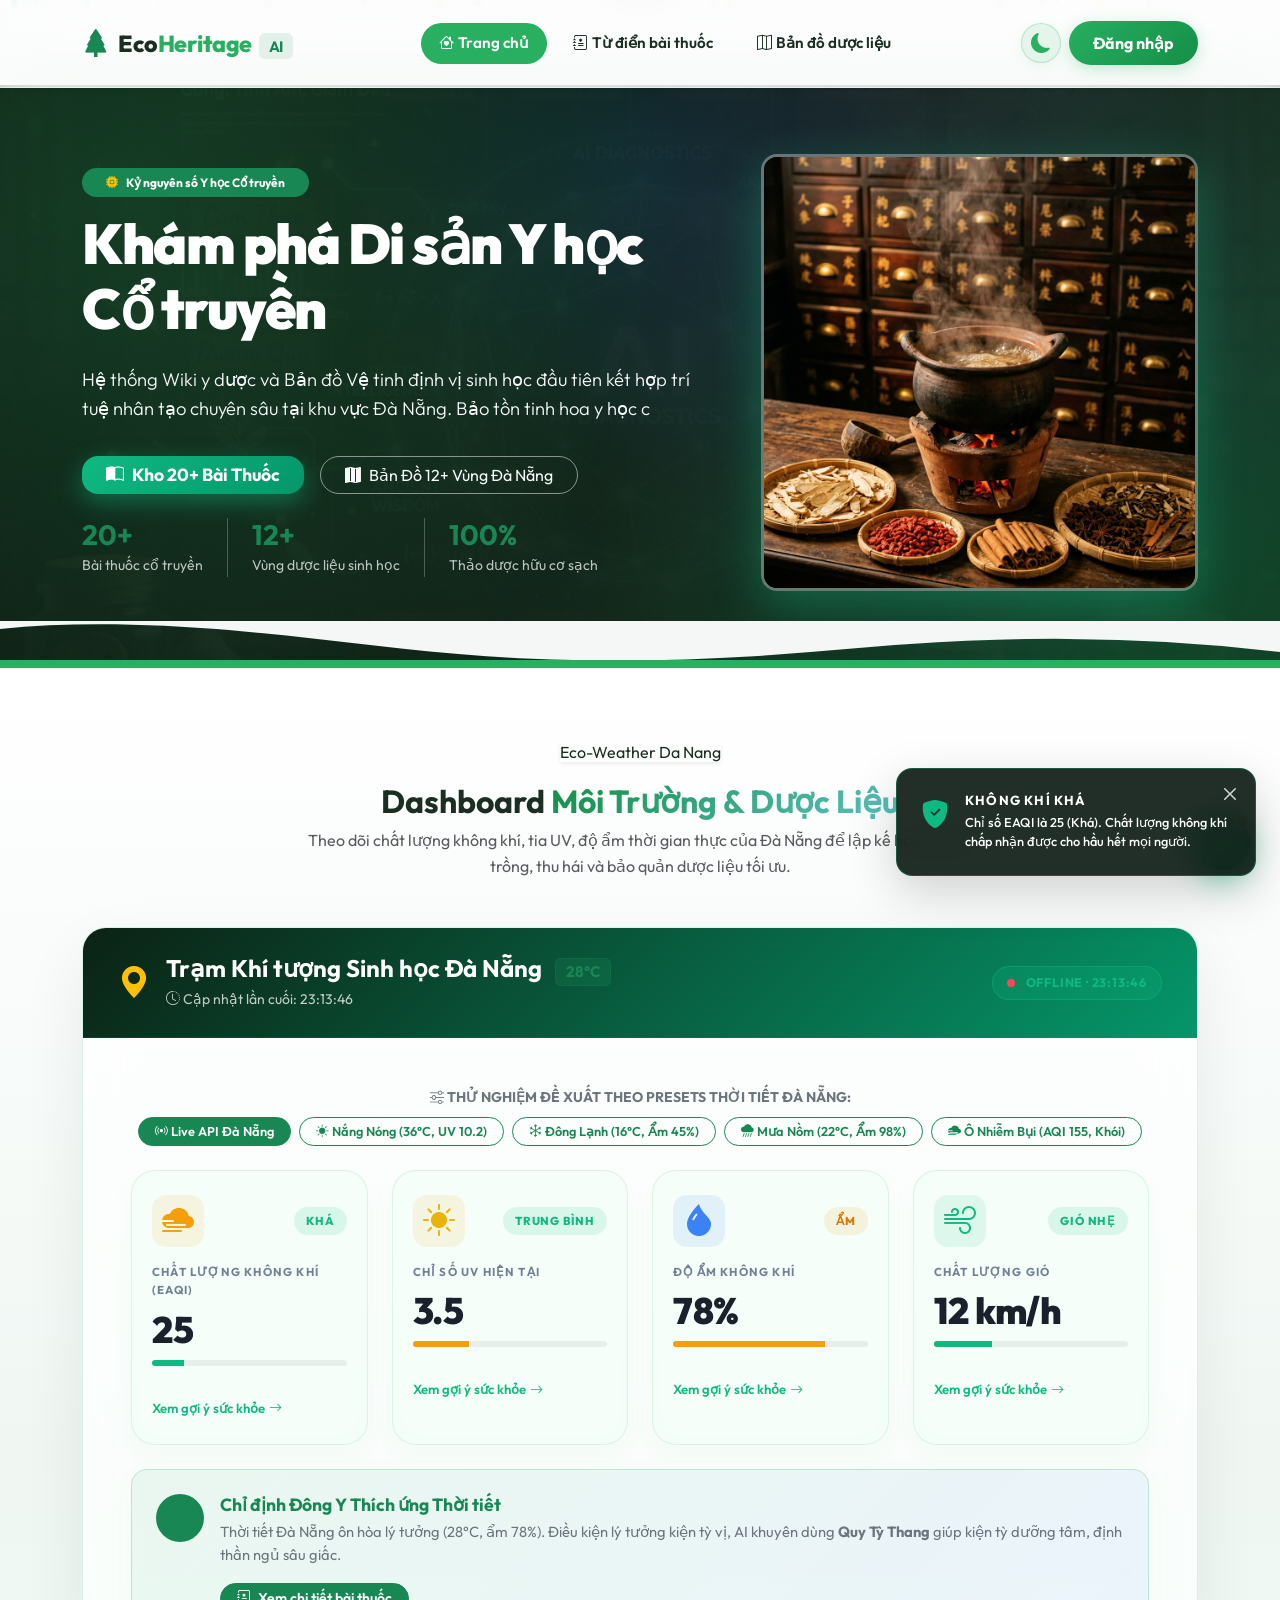
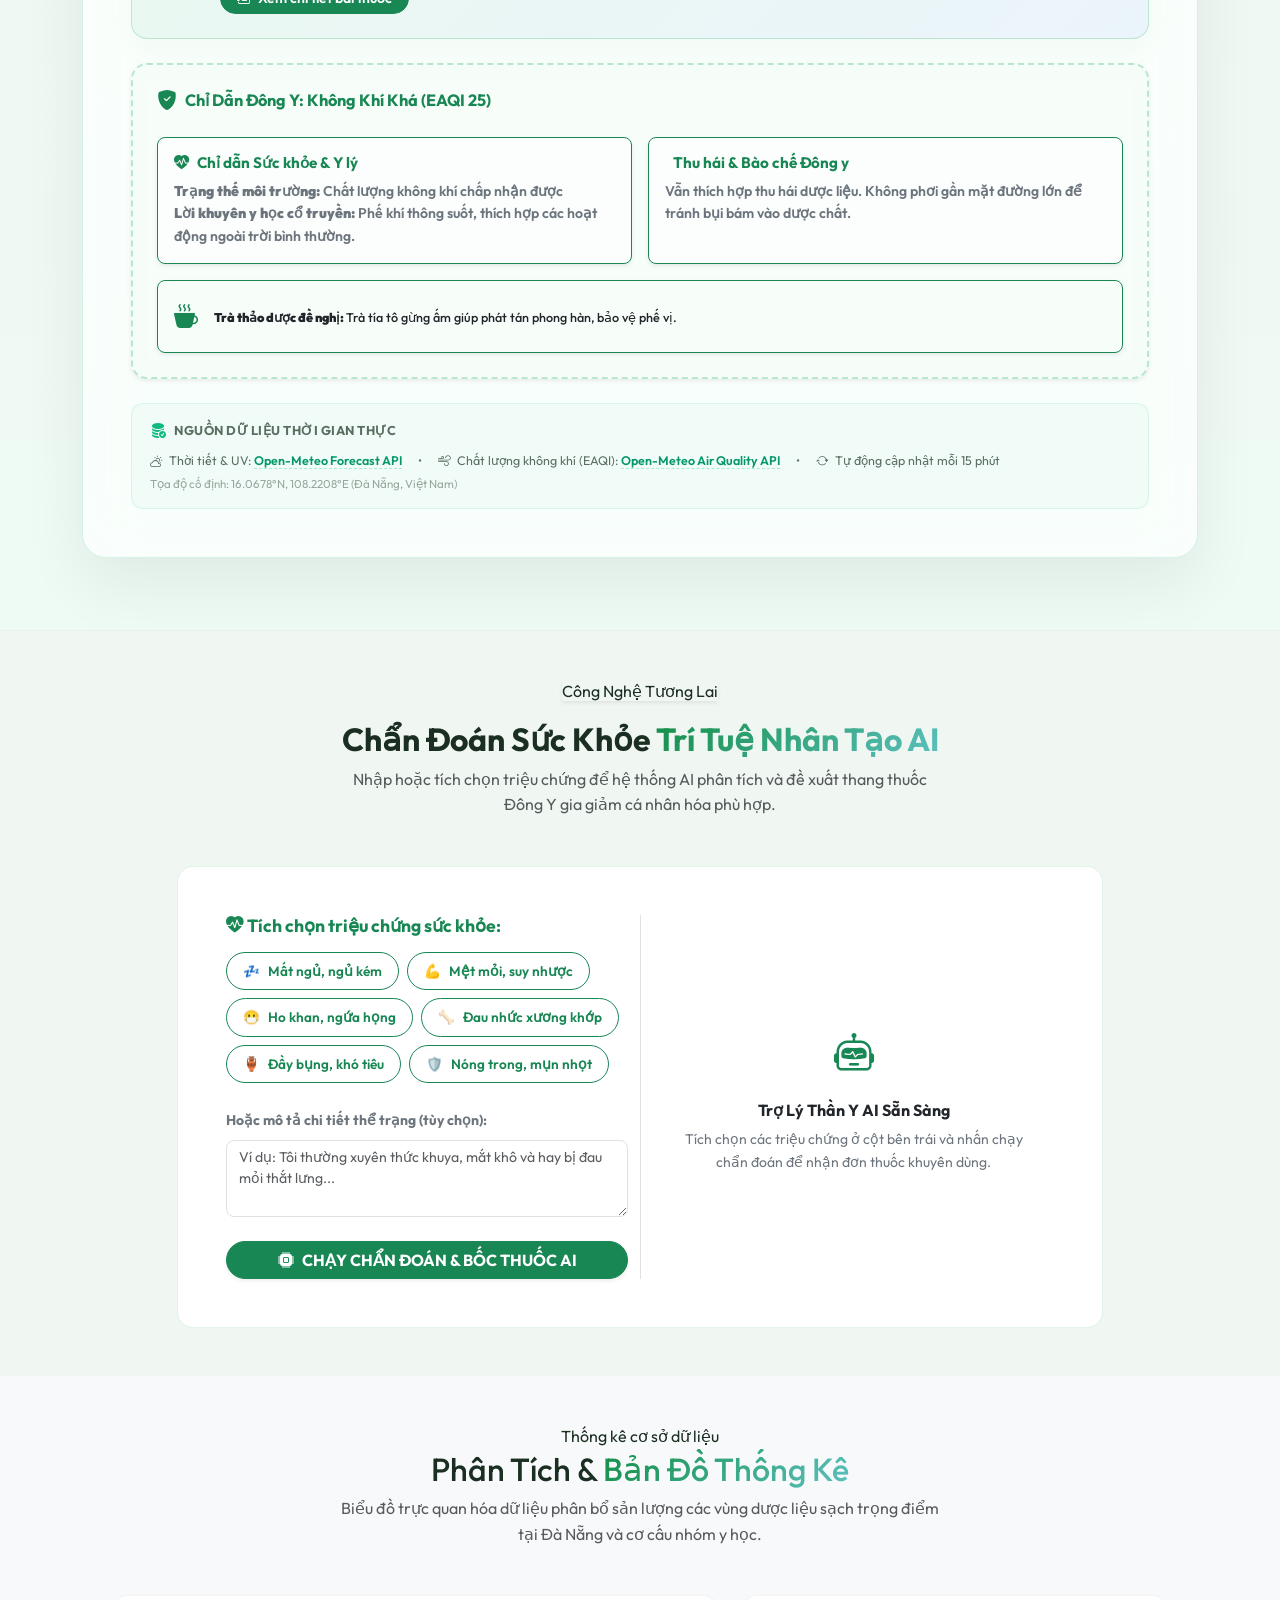
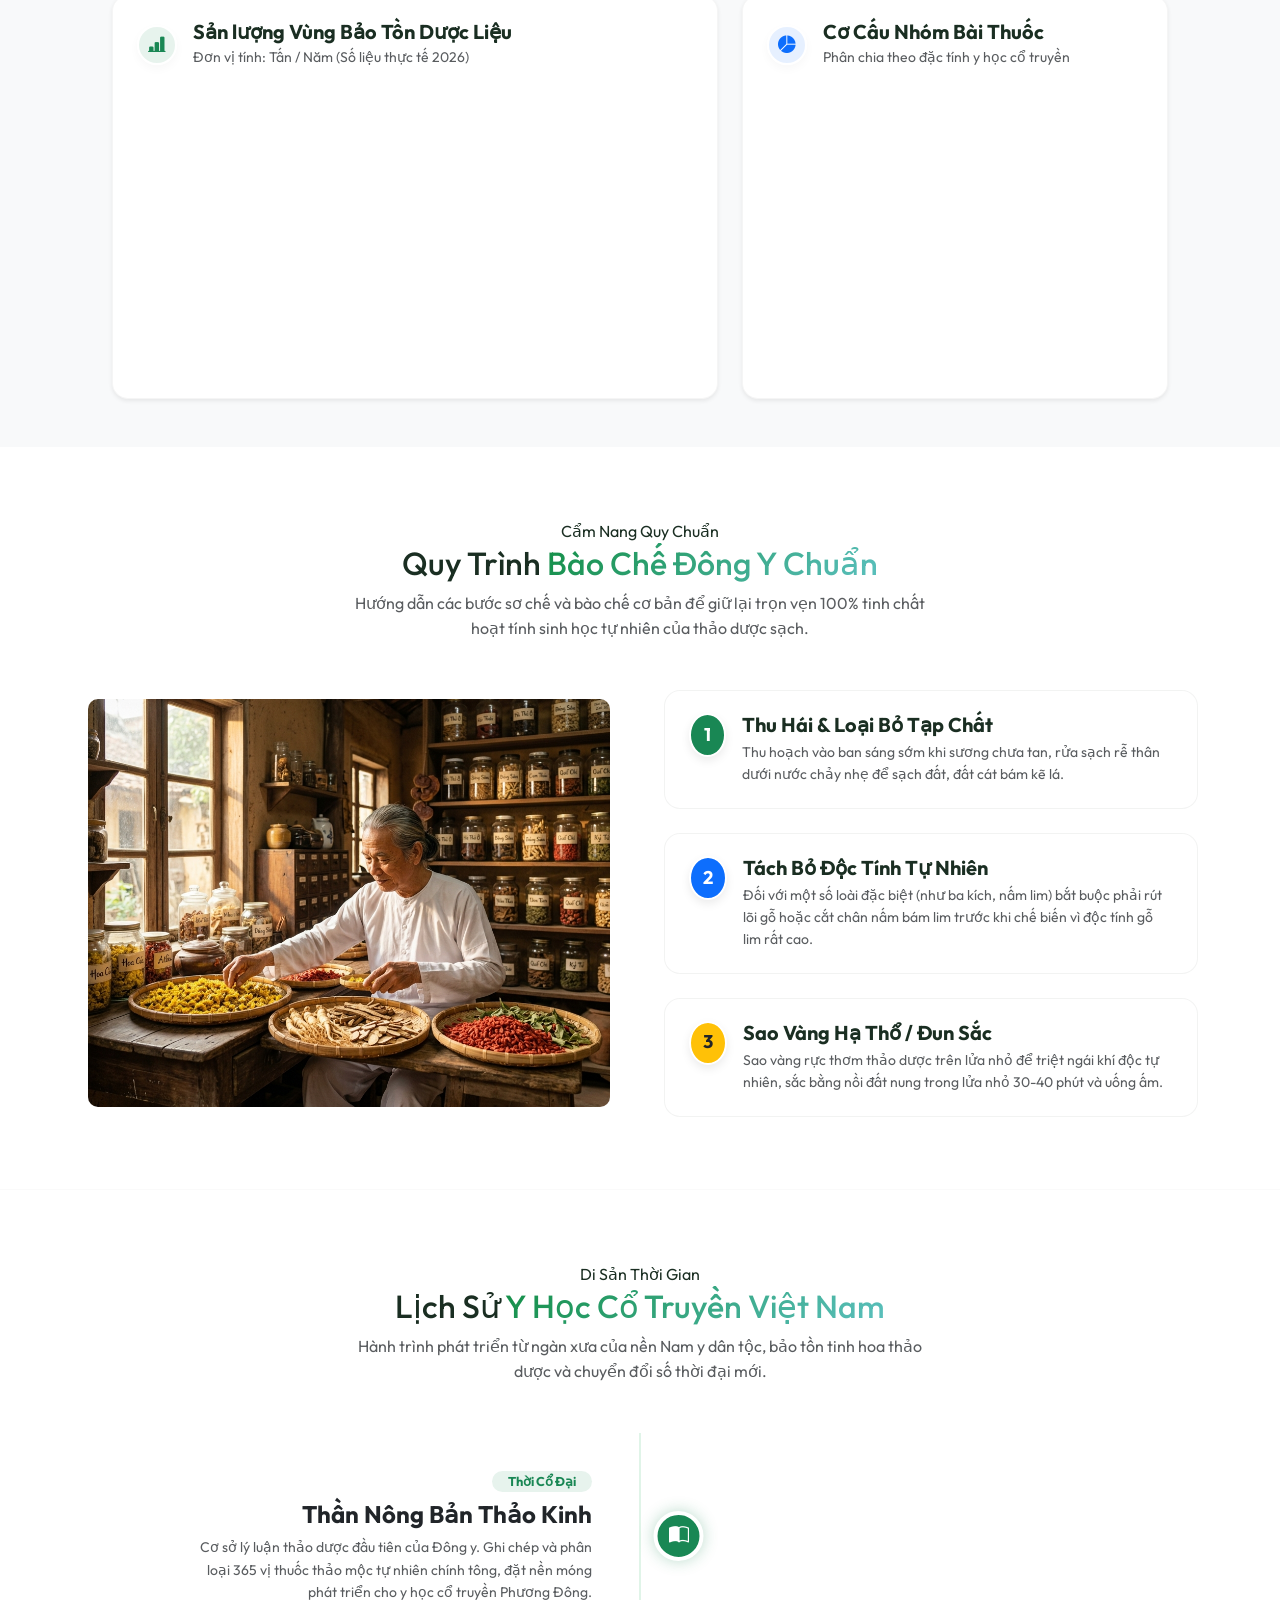
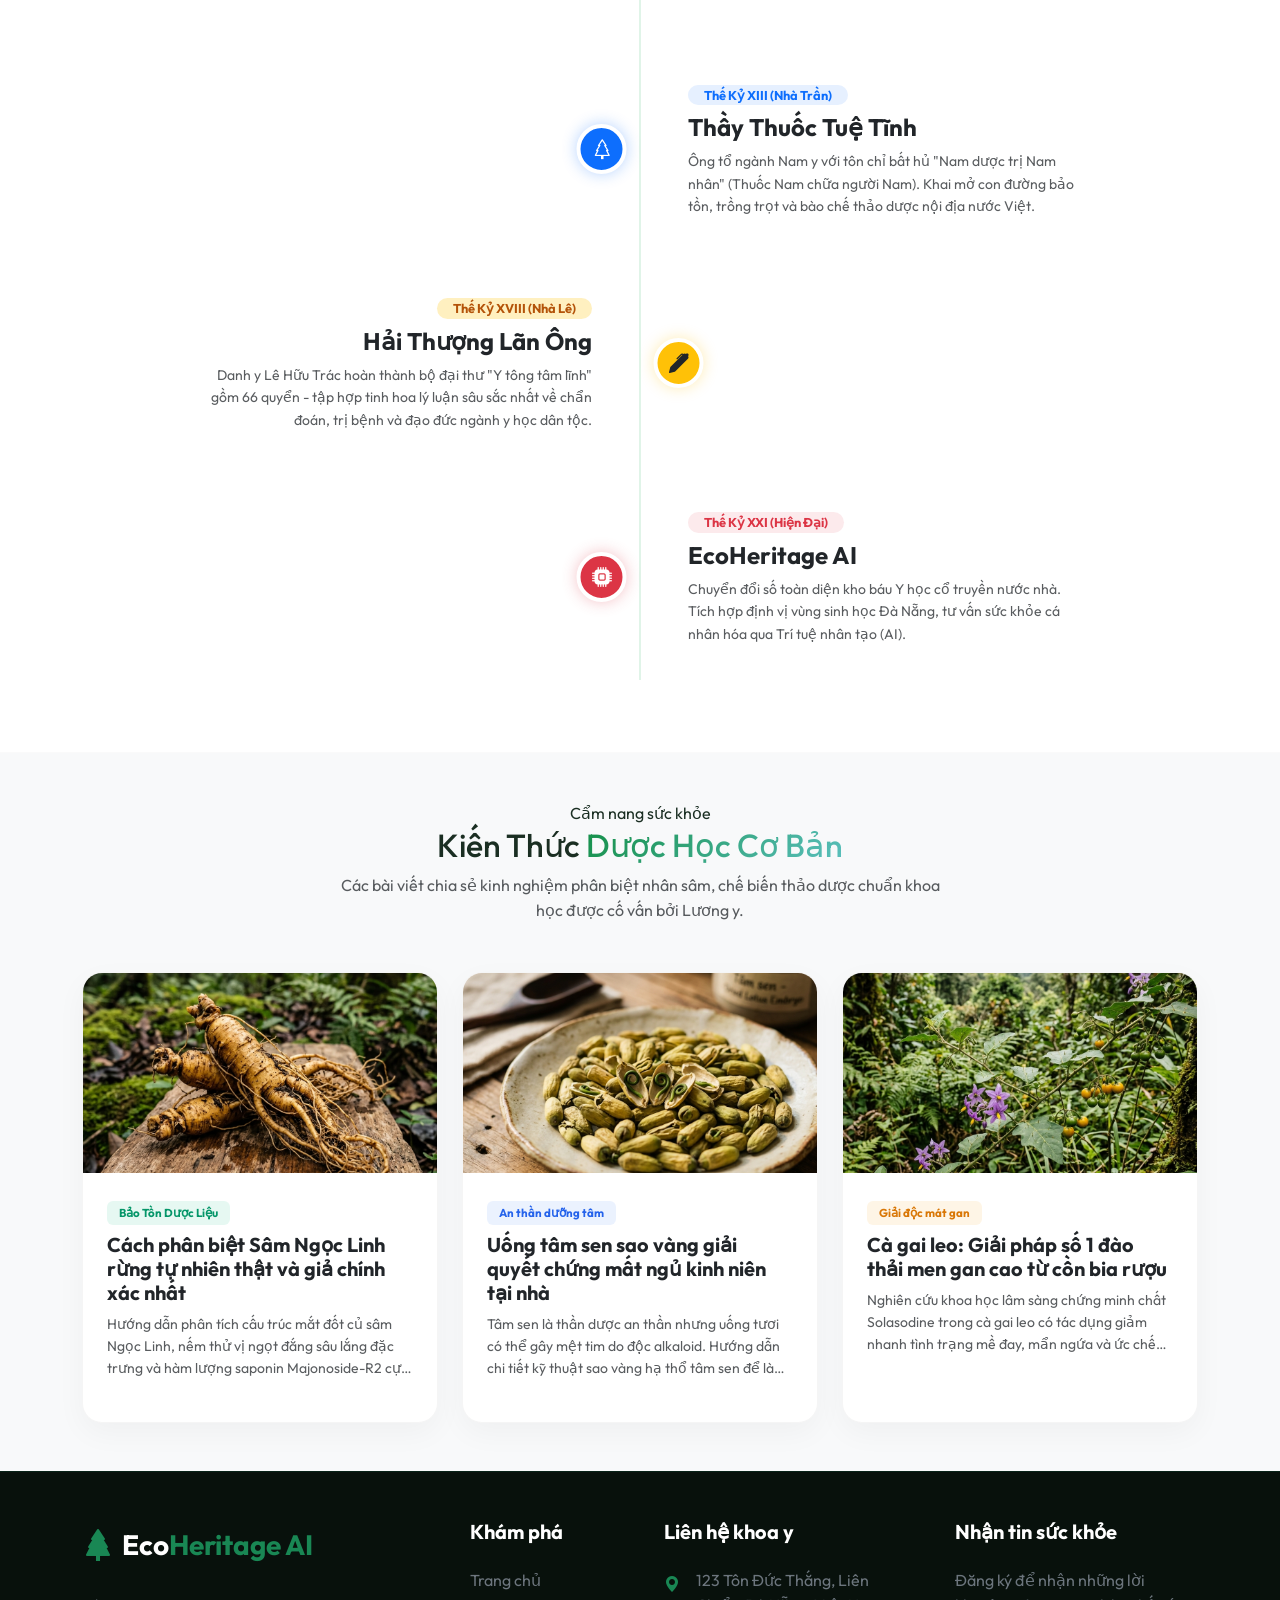
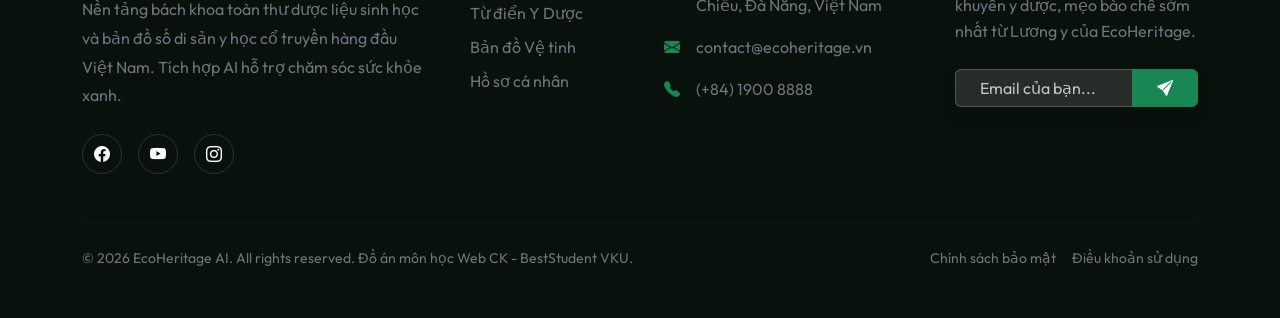
==== index.html @ 5a3f4d20 "fix: update remedy fallback images, bump database version key to v8, and bump cache busters in HTML " ====
<!DOCTYPE html>
<html lang="vi">
<head>
    <meta charset="UTF-8">
    <meta name="viewport" content="width=device-width, initial-scale=1.0">
    <meta name="description" content="EcoHeritage AI - Nền tảng AI kết hợp Di sản Y học Cổ truyền Việt Nam tại Đà Nẵng. Theo dõi AQI, thời tiết real-time và tra cứu 20+ bài thuốc dân gian.">
    <meta name="keywords" content="EcoHeritage, sức khỏe xanh, y học cổ truyền, bài thuốc dân gian, Đà Nẵng, AI y tế, bảo vệ sức khỏe, AQI">
    <title>EcoHeritage AI | Trợ lý Sức khỏe & Di sản Y học Việt Nam</title>
    <!-- Open Graph cho chia sẻ mạng xã hội -->
    <meta property="og:title" content="EcoHeritage AI | Trợ lý Sức khỏe & Di sản Y học Việt Nam">
    <meta property="og:description" content="EcoHeritage AI - Nền tảng AI kết hợp Di sản Y học Cổ truyền Việt Nam tại Đà Nẵng. Theo dõi AQI, thời tiết real-time và tra cứu 20+ bài thuốc dân gian.">
    <meta property="og:type" content="website">
    <meta property="og:image" content="https://hoshiss1.github.io/Ecoheritage-ai-no-database/images/ban_do/son_tra_map.png">
    <link rel="canonical" href="https://ecoheritage-ai.vercel.app/index.html">
    <link rel="manifest" href="manifest.json">

    <link rel="icon" href="data:image/svg+xml,<svg xmlns='http://www.w3.org/2000/svg' viewBox='0 0 32 32'><text y='28' font-size='28'>🌿</text></svg>" type="image/svg+xml">
    <link rel="preconnect" href="https://fonts.googleapis.com">
    <link rel="preconnect" href="https://fonts.gstatic.com" crossorigin>
    <link href="https://fonts.googleapis.com/css2?family=Outfit:wght@300;400;500;600;700;800;900&display=swap" rel="stylesheet">
    <link href="https://cdn.jsdelivr.net/npm/bootstrap@5.3.2/dist/css/bootstrap.min.css" rel="stylesheet">
    <link href="https://cdn.jsdelivr.net/npm/bootstrap-icons@1.11.1/font/bootstrap-icons.css" rel="stylesheet">
    <link href="https://cdn.jsdelivr.net/npm/aos@2.3.4/dist/aos.css" rel="stylesheet">
    <script src="https://cdn.jsdelivr.net/npm/vanilla-tilt@1.8.1/dist/vanilla-tilt.min.js"></script>

    <link rel="stylesheet" href="style.css?v=22.0">
    <link rel="stylesheet" href="v5-premium.css?v=22.0">
    <meta name="theme-color" content="#2eb366">
    <!-- Structured Data JSON-LD -->
    <script type="application/ld+json">
    {
      "@context": "https://schema.org",
      "@type": "WebSite",
      "name": "EcoHeritage AI",
      "description": "Nền tảng tra cứu thảo dược và di sản y học cổ truyền Việt Nam",
      "url": "https://ecoheritage-ai.vercel.app",
      "potentialAction": {
        "@type": "SearchAction",
        "target": "https://ecoheritage-ai.vercel.app/dictionary.html?q={search_term_string}",
        "query-input": "required name=search_term_string"
      }
    }
    </script>
</head>
<body class="d-flex flex-column min-vh-100">
    <!-- Page Scroll Progress Bar -->
    <div id="scrollProgressBar" class="premium-scroll-progress-bar"></div>
    <!-- Hạt sinh học trôi nổi nền -->
    <div class="particles-container" id="particles"></div>
    <!-- Lá thảo dược trôi nổi phong cách v6.0 -->
    <div id="floating-particles-leaves" class="position-absolute top-0 start-0 w-100 h-100 overflow-hidden" style="pointer-events:none; z-index:1;"></div>

    <!-- 1. THANH ĐIỀU HƯỚNG CHUNG (NAVBAR) -->
    <header>
        <nav class="navbar navbar-expand-lg fixed-top shadow-sm py-3 transition-all" id="mainNav">
            <div class="container">
                <a class="navbar-brand d-flex align-items-center gap-2" href="index.html">
                    <i class="bi bi-tree-fill text-success" style="font-size: 28px;"></i>
                    <span class="logo-text">Eco<span class="logo-accent">Heritage</span> <span class="badge bg-success bg-opacity-10 text-success ms-1" style="font-size: 0.65em; vertical-align: middle;">AI</span></span>
                </a>
                <button class="navbar-toggler border-0 shadow-none" type="button" data-bs-toggle="collapse" data-bs-target="#navbarNav">
                    <span class="navbar-toggler-icon"></span>
                </button>
                <div class="collapse navbar-collapse justify-content-center" id="navbarNav">
                    <ul class="navbar-nav gap-2">
                        <li class="nav-item"><a class="nav-link active" href="index.html"><i class="bi bi-house-heart me-1"></i>Trang chủ</a></li>
                        <li class="nav-item"><a class="nav-link" href="dictionary.html"><i class="bi bi-journal-medical me-1"></i>Từ điển bài thuốc</a></li>
                        <li class="nav-item"><a class="nav-link" href="map.html"><i class="bi bi-map me-1"></i>Bản đồ dược liệu</a></li>
                        <li class="nav-item d-none" id="navAdminLink"><a class="nav-link" href="admin.html"><i class="bi bi-shield-lock me-1"></i>Quản trị</a></li>
                    </ul>
                    <div class="d-lg-none mt-3 mb-2" id="mobileAuthSection">
                        <button class="btn btn-auth w-100" data-bs-toggle="modal" data-bs-target="#authModal" id="mobileLoginBtn">Đăng nhập</button>
                        <div class="d-none w-100 gap-2" id="mobileUserBtnGroup">
                            <a href="profile.html" class="btn btn-outline-success w-50 py-2 rounded-pill fw-bold"><i class="bi bi-person-fill"></i> Hồ sơ</a>
                            <button class="btn btn-outline-danger w-50 py-2 rounded-pill fw-bold" id="mobileLogoutBtn"><i class="bi bi-box-arrow-right"></i> Ra</button>
                        </div>
                    </div>
                </div>
                <button id="darkModeToggle" class="btn btn-outline-success rounded-circle border-0 p-2 me-2" 
                        title="Chuyển chế độ tối/sáng" aria-label="Chuyển đổi giao diện tối sáng" style="width:40px;height:40px;display:flex;align-items:center;justify-content:center;">
                    <i class="bi bi-moon-fill fs-5"></i>
                </button>
                <div class="d-none d-lg-flex align-items-center gap-3" id="desktopAuthSection">
                    <button class="btn btn-auth" data-bs-toggle="modal" data-bs-target="#authModal" id="desktopLoginBtn">Đăng nhập</button>
                    <div class="d-none align-items-center gap-2" id="desktopUserAvatar">
                        <span class="badge bg-success bg-opacity-10 text-success fw-bold px-3 py-2 rounded-pill d-none" id="desktopAdminBadge">Quản trị viên</span>
                        <div class="dropdown">
                            <a href="#" class="avatar-circle text-decoration-none border-0" id="avatarDropdown" data-bs-toggle="dropdown" aria-expanded="false" title="Tài khoản cá nhân" style="overflow: hidden; display: flex; align-items: center; justify-content: center; background: var(--primary);">
                                <img id="avatarImage" src="" class="w-100 h-100 object-fit-cover d-none" alt="Avatar" loading="lazy">
                                <span id="avatarInitials" style="display: flex; align-items: center; justify-content: center; width: 100%; height: 100%;">U</span>
                            </a>
                            <ul class="dropdown-menu dropdown-menu-end border-0 shadow-lg mt-3 p-3 rounded-4 glassmorphic-dropdown" aria-labelledby="avatarDropdown" style="width: 250px;">
                                <li class="dropdown-header text-center pb-3 border-bottom mb-2">
                                    <div class="avatar-circle mx-auto mb-2" style="width: 50px; height: 50px; border-radius: 50%; display: flex; align-items: center; justify-content: center; background: var(--primary); font-size: 1.3rem; overflow: hidden;">
                                        <img id="avatarImageDropdown" src="" class="w-100 h-100 object-fit-cover rounded-circle d-none" alt="Avatar" loading="lazy">
                                        <span id="avatarInitialsDropdown">U</span>
                                    </div>
                                    <h6 class="fw-bold mb-0 text-dark" id="dropdownUserName">Tên Người Dùng</h6>
                                    <small class="text-muted d-block" id="dropdownUserEmail">email@gmail.com</small>
                                </li>
                                <li>
                                    <a class="dropdown-item py-2 px-3 rounded-3 d-flex align-items-center gap-2" href="profile.html">
                                        <i class="bi bi-person-circle text-success fs-5"></i>
                                        <span>Hồ sơ cá nhân</span>
                                    </a>
                                </li>
                                <li><hr class="dropdown-divider opacity-50"></li>
                                <li>
                                    <button class="dropdown-item py-2 px-3 rounded-3 d-flex align-items-center gap-2 text-danger w-100 text-start border-0 bg-transparent" id="dropdownLogoutBtn">
                                        <i class="bi bi-box-arrow-right fs-5"></i>
                                        <span>Đăng xuất</span>
                                    </button>
                                </li>
                            </ul>
                        </div>
                    </div>
                </div>
            </div>
        </nav>
    </header>

    <main class="flex-grow-1" style="margin-top: 85px;">
        <!-- 2. HERO BANNER VỚI ĐỒ HỌA AI ĐỘC QUYỀN -->
        <section class="hero-section hero-premium-bg position-relative overflow-hidden">
            <!-- Noise texture background overlay -->
            <div class="noise-texture"></div>
            <div class="container position-relative z-1 py-1">
                <div class="row align-items-center g-5">
                    <div class="col-lg-7 text-center text-lg-start" data-aos="fade-right">
                        <span class="badge bg-success bg-opacity-20 text-white rounded-pill px-4 py-2 mb-3"><i class="bi bi-cpu-fill me-2 text-warning"></i>Kỷ nguyên số Y học Cổ truyền</span>
                        <h1 class="hero-title text-white">Khám phá Di sản Y học Cổ truyền</h1>
                        <p class="lead text-light mb-4" style="font-size: 1.15rem; max-width: 650px;">
                            Hệ thống Wiki y dược và Bản đồ Vệ tinh định vị sinh học đầu tiên kết hợp trí tuệ nhân tạo chuyên sâu tại khu vực Đà Nẵng. Bảo tồn tinh hoa y học cha ông.
                        </p>
                        
                        <div class="mt-4 pt-2 d-flex flex-wrap justify-content-center justify-content-lg-start gap-3">
                            <a href="dictionary.html" class="btn btn-premium-primary btn-pulse rounded-pill px-4 py-2.5"><i class="bi bi-book-half me-2"></i>Kho 20+ Bài Thuốc</a>
                            <a href="map.html" class="btn btn-outline-light rounded-pill px-4 py-2.5"><i class="bi bi-map-fill me-2"></i>Bản Đồ 12+ Vùng Đà Nẵng</a>
                        </div>
                        
                        <!-- Stat counters -->
                        <div class="d-flex flex-wrap justify-content-center justify-content-lg-start gap-4 mt-4 text-white">
                            <div>
                                <h3 class="fw-bold mb-0 text-success" data-counter="20" data-suffix="+">0+</h3>
                                <small class="text-light opacity-75">Bài thuốc cổ truyền</small>
                            </div>
                            <div class="border-start border-white border-opacity-25 ps-4">
                                <h3 class="fw-bold mb-0 text-success" data-counter="12" data-suffix="+">0+</h3>
                                <small class="text-light opacity-75">Vùng dược liệu sinh học</small>
                            </div>
                            <div class="border-start border-white border-opacity-25 ps-4">
                                <h3 class="fw-bold mb-0 text-success" data-counter="100" data-suffix="%">0%</h3>
                                <small class="text-light opacity-75">Thảo dược hữu cơ sạch</small>
                            </div>
                        </div>
                    </div>
                    <div class="col-lg-5 text-center" data-aos="zoom-in" data-aos-delay="200">
                        <img src="./images/bai_thuoc/traditional_vietnamese_herb_pot.png" alt="Thập Toàn Đại Bổ AI" class="img-fluid rounded-4 shadow-lg" style="object-fit: cover; border: 4px solid rgba(255,255,255,0.2);" onerror="this.src='https://images.unsplash.com/photo-1542601906990-b4d3fb778b09?auto=format&fit=crop&q=80&w=600'">
                    </div>
                </div>
            </div>
            <!-- Wave divider at bottom of Hero section -->
            <div class="wave-divider">
                <svg data-name="Layer 1" xmlns="http://www.w3.org/2000/svg" viewBox="0 0 1200 120" preserveAspectRatio="none">
                    <path d="M985.66,92.83C906.67,72,823.78,31,743.84,14.19c-82.26-17.34-168.06-16.33-250.45.39-57.84,11.73-114,31.07-172,41.86A600.21,600.21,0,0,1,0,27.35V120H1200V95.8C1132.19,118.92,1055.71,111.31,985.66,92.83Z" class="shape-fill"></path>
                </svg>
            </div>
        </section>

        <!-- 3. DASHBOARD MÔI TRƯỜNG Ä À NẴNG REAL-TIME -->
        <section class="py-5 position-relative z-1" id="aqi-dashboard">
            <div class="container py-4">
                <div class="text-center mb-5" data-aos="fade-up">
                    <span class="section-badge shadow-sm">Eco-Weather Da Nang</span>
                    <h2 class="section-title fw-bolder mt-3">Dashboard <span class="gradient-text-green">Môi Trường & Dược Liệu</span></h2>
                    <p class="text-muted mx-auto fs-6" style="max-width: 700px;">Theo dõi chất lượng không khí, tia UV, độ ẩm thời gian thực của Đà Nẵng để lập kế hoạch gieo trồng, thu hái và bảo quản dược liệu tối ưu.</p>
                </div>

                <div class="dashboard-card" data-aos="fade-up">
                    <div class="dashboard-header-bg d-flex flex-wrap justify-content-between align-items-center gap-3">
                        <div class="d-flex align-items-center gap-3">
                            <i class="bi bi-geo-alt-fill fs-2 text-warning"></i>
                            <div>
                                <h4 class="fw-bold mb-0">Trạm Khí tượng Sinh học <span id="weatherLocationName">Đà Nẵng</span> <span class="ms-2 badge bg-success bg-opacity-25 text-success border border-success border-opacity-25" id="headerTemp" style="font-size: 0.95rem;">28°C</span></h4>
                                <small class="opacity-75"><i class="bi bi-clock-history"></i> Cập nhật lần cuối: <span id="weatherUpdateTime">đang tải...</span></small>
                            </div>
                        </div>
                        <div class="badge-realtime"><i class="bi bi-broadcast"></i> ĐANG PHÁT LIVE DATA</div>
                    </div>
                    
                    <div class="p-4 p-md-5">
                        <!-- Preset Thời tiết Đà Nẵng tương tác v6.0 -->
                        <div class="mb-4 text-center">
                            <span class="small fw-bold text-secondary d-block mb-2"><i class="bi bi-sliders"></i> THỬ NGHIỆM ĐỀ XUẤT THEO PRESETS THỜI TIẾT ĐÀ NẴNG:</span>
                            <div class="d-flex flex-wrap justify-content-center gap-2">
                                <button class="btn btn-sm btn-outline-success rounded-pill px-3 py-1.5 text-nowrap weather-preset-btn active" data-preset="live" style="font-size: 0.8rem; font-weight: 600;"><i class="bi bi-broadcast"></i> Live API Đà Nẵng</button>
                                <button class="btn btn-sm btn-outline-success rounded-pill px-3 py-1.5 text-nowrap weather-preset-btn" data-preset="hot" style="font-size: 0.8rem; font-weight: 600;"><i class="bi bi-sun-fill"></i> Nắng Nóng (36°C, UV 10.2)</button>
                                <button class="btn btn-sm btn-outline-success rounded-pill px-3 py-1.5 text-nowrap weather-preset-btn" data-preset="cold" style="font-size: 0.8rem; font-weight: 600;"><i class="bi bi-snow"></i> Đông Lạnh (16°C, Ẩm 45%)</button>
                                <button class="btn btn-sm btn-outline-success rounded-pill px-3 py-1.5 text-nowrap weather-preset-btn" data-preset="humid" style="font-size: 0.8rem; font-weight: 600;"><i class="bi bi-cloud-rain-heavy-fill"></i> Mưa Nồm (22°C, Ẩm 98%)</button>
                                <button class="btn btn-sm btn-outline-success rounded-pill px-3 py-1.5 text-nowrap weather-preset-btn" data-preset="polluted" style="font-size: 0.8rem; font-weight: 600;"><i class="bi bi-cloud-haze2-fill"></i> Ô Nhiễm Bụi (AQI 155, Khói)</button>
                            </div>
                        </div>

                        <div class="row g-4 stagger-container">
                            <!-- Card 1: AQI -->
                            <div class="col-md-6 col-xl-3 stagger-item">
                                <div class="weather-param-card text-start position-relative">
                                    <div class="card-header-row d-flex justify-content-between align-items-center mb-3">
                                        <div class="icon-wrapper aqi-icon">
                                            <i class="bi bi-cloud-haze2-fill fs-2"></i>
                                        </div>
                                        <div class="status-badge-pill" id="aqiBadge">TỐT</div>
                                    </div>
                                    <span class="card-label-text">CHẤT LƯỢNG KHÔNG KHÍ (EAQI)</span>
                                    <h2 class="card-value-text my-2" id="aqiValue">45</h2>
                                    <div class="progress-bar-level mb-3" style="height: 6px; background: rgba(0,0,0,0.06); border-radius: 3px; overflow: hidden;">
                                        <div id="aqiLevelBar" style="height: 100%; width: 0%; background: #10b981; transition: width 0.8s ease, background-color 0.8s ease;"></div>
                                    </div>
                                    <a href="javascript:void(0)" class="card-action-link mt-3 d-inline-flex align-items-center gap-1">
                                        Xem gợi ý sức khỏe <i class="bi bi-arrow-right"></i>
                                    </a>
                                </div>
                            </div>
                            <!-- Card 2: UV -->
                            <div class="col-md-6 col-xl-3 stagger-item">
                                <div class="weather-param-card text-start position-relative">
                                    <div class="card-header-row d-flex justify-content-between align-items-center mb-3">
                                        <div class="icon-wrapper uv-icon">
                                            <i class="bi bi-sun-fill fs-2"></i>
                                        </div>
                                        <div class="status-badge-pill" id="uvBadge">AN TOÀN</div>
                                    </div>
                                    <span class="card-label-text">CHỈ SỐ UV HIỆN TẠI</span>
                                    <h2 class="card-value-text my-2" id="weatherUV">3.5</h2>
                                    <div class="progress-bar-level mb-3" style="height: 6px; background: rgba(0,0,0,0.06); border-radius: 3px; overflow: hidden;">
                                        <div id="uvLevelBar" style="height: 100%; width: 0%; background: #10b981; transition: width 0.8s ease, background-color 0.8s ease;"></div>
                                    </div>
                                    <a href="javascript:void(0)" class="card-action-link mt-3 d-inline-flex align-items-center gap-1">
                                        Xem gợi ý sức khỏe <i class="bi bi-arrow-right"></i>
                                    </a>
                                </div>
                            </div>
                            <!-- Card 3: Humidity -->
                            <div class="col-md-6 col-xl-3 stagger-item">
                                <div class="weather-param-card text-start position-relative">
                                    <div class="card-header-row d-flex justify-content-between align-items-center mb-3">
                                        <div class="icon-wrapper humidity-icon">
                                            <i class="bi bi-droplet-fill fs-2"></i>
                                        </div>
                                        <div class="status-badge-pill" id="humidityBadge">TỐT</div>
                                    </div>
                                    <span class="card-label-text">ĐỘ ẨM KHÔNG KHÍ</span>
                                    <h2 class="card-value-text my-2" id="weatherHumidity">78%</h2>
                                    <div class="progress-bar-level mb-3" style="height: 6px; background: rgba(0,0,0,0.06); border-radius: 3px; overflow: hidden;">
                                        <div id="humidityLevelBar" style="height: 100%; width: 0%; background: #10b981; transition: width 0.8s ease, background-color 0.8s ease;"></div>
                                    </div>
                                    <a href="javascript:void(0)" class="card-action-link mt-3 d-inline-flex align-items-center gap-1">
                                        Xem gợi ý sức khỏe <i class="bi bi-arrow-right"></i>
                                    </a>
                                </div>
                            </div>
                            <!-- Card 4: Wind -->
                            <div class="col-md-6 col-xl-3 stagger-item">
                                <div class="weather-param-card text-start position-relative">
                                    <div class="card-header-row d-flex justify-content-between align-items-center mb-3">
                                        <div class="icon-wrapper wind-icon">
                                            <i class="bi bi-wind fs-2"></i>
                                        </div>
                                        <div class="status-badge-pill" id="windBadge">TỐT</div>
                                    </div>
                                    <span class="card-label-text">CHẤT lượng GIÓ</span>
                                    <h2 class="card-value-text my-2" id="weatherWind">Tốt</h2>
                                    <div class="progress-bar-level mb-3" style="height: 6px; background: rgba(0,0,0,0.06); border-radius: 3px; overflow: hidden;">
                                        <div id="windLevelBar" style="height: 100%; width: 0%; background: #10b981; transition: width 0.8s ease, background-color 0.8s ease;"></div>
                                    </div>
                                    <a href="javascript:void(0)" class="card-action-link mt-3 d-inline-flex align-items-center gap-1">
                                        Xem gợi ý sức khỏe <i class="bi bi-arrow-right"></i>
                                    </a>
                                </div>
                            </div>
                            
                            <!-- Lời khuyên Đông y Thích ứng Thời tiết -->
                            <div class="col-12 mt-4 stagger-item">
                                <div class="p-4 rounded-4 shadow-sm border position-relative overflow-hidden" id="weatherAdaptiveCard" style="background: linear-gradient(135deg, rgba(46,179,102,0.08) 0%, rgba(59,130,246,0.08) 100%); border: 1.5px solid rgba(46, 179, 102, 0.25) !important;">
                                    <div class="d-flex align-items-start gap-3">
                                        <div class="rounded-circle bg-success bg-opacity-20 p-2 text-success d-flex align-items-center justify-content-center" style="width: 48px; height: 48px; flex-shrink: 0;">
                                            <i class="bi bi-magic fs-4"></i>
                                        </div>
                                        <div>
                                            <h5 class="fw-bold mb-1 text-success" style="font-size: 1.1rem;">Chỉ định Đông Y Thích ứng Thời tiết</h5>
                                            <p class="text-secondary small mb-3" style="line-height: 1.6; font-size: 0.92rem;" id="weatherAdaptiveAdvice">Đang phân tích thời tiết Đà Nẵng để đề xuất bài thuốc thích hợp...</p>
                                            <div id="weatherAdaptiveRecipeBtn" class="d-none">
                                                <button class="btn btn-sm btn-success rounded-pill px-3 py-1.5 fw-semibold" id="btnGoToRecipe"><i class="bi bi-journal-medical me-1"></i> Xem chi tiết bài thuốc</button>
                                            </div>
                                        </div>
                                    </div>
                                </div>
                            </div>

                            <!-- Đông y Cảnh báo Y học -->
                            <div class="col-12 mt-4 stagger-item">
                                <div class="health-alert-box p-4 rounded-4 shadow-sm" id="healthAlertCard" style="border: 2px dashed rgba(46,179,102,0.3) !important; background: rgba(46,179,102,0.03) !important; backdrop-filter: blur(10px) !important; transition: all 0.4s ease;">
                                    <h6 class="fw-bold text-success mb-2 d-flex align-items-center gap-2" id="healthAlertTitle" style="font-size: 1.02rem;"><i class="bi bi-shield-check-fill text-success fs-5" id="healthAlertIcon"></i> <span>Chỉ Dẫn Y Học Cổ Truyền Hằng Ngày:</span></h6>
                                    <p class="small text-secondary mb-0 fw-semibold" id="healthAlertText" style="line-height: 1.6; font-size: 0.9rem;">Đang tải dữ liệu gợi ý sức khỏe sinh học...</p>
                                </div>
                            </div>
                            <!-- Nguồn dữ liệu khí hậu thời gian thực -->
                            <div class="col-12 mt-4 stagger-item">
                                <div class="data-source-box">
                                    <div class="d-flex align-items-center gap-2 mb-2">
                                        <i class="bi bi-database-fill-check" style="color: #10b981; font-size: 1rem;"></i>
                                        <strong style="font-size: 0.8rem; letter-spacing: 0.5px;">NGUỒN DỮ LIỆU THỜI GIAN THỰC</strong>
                                    </div>
                                    <div class="d-flex flex-wrap gap-3" style="font-size: 0.78rem; line-height: 1.6;">
                                        <span><i class="bi bi-cloud-sun me-1"></i> Thời tiết & UV: <a href="https://open-meteo.com/" target="_blank" rel="noopener" class="source-link">Open-Meteo Forecast API</a></span>
                                        <span class="d-none d-md-inline">•</span>
                                        <span><i class="bi bi-wind me-1"></i> Chất lượng không khí (EAQI): <a href="https://open-meteo.com/en/docs/air-quality-api" target="_blank" rel="noopener" class="source-link">Open-Meteo Air Quality API</a></span>
                                        <span class="d-none d-md-inline">•</span>
                                        <span><i class="bi bi-arrow-repeat me-1"></i> Tự động cập nhật mỗi 15 phút</span>
                                    </div>
                                    <div class="mt-1" style="font-size: 0.72rem; opacity: 0.6;">
                                        Tọa độ cố định: 16.0678°N, 108.2208°E (Đà Nẵng, Việt Nam)
                                    </div>
                                </div>
                            </div>
                        </div>
                    </div>
                </div>
            </div>
        </section>

        <!-- NEW SECTION: TRỢ LÝ Y KHOA ĐÔNG Y AI -->
        <section class="py-5 position-relative z-1" id="ai-doctor-section" style="background: rgba(46,179,102,0.02); border-top: 1px solid rgba(0,0,0,0.03);">
            <div class="container">
                <div class="text-center mb-5" data-aos="fade-up">
                    <span class="section-badge shadow-sm">Công Nghệ Tương Lai</span>
                    <h2 class="section-title fw-bolder mt-3">Chẩn Đoán Sức Khỏe <span class="gradient-text-green">Trí Tuệ Nhân Tạo AI</span></h2>
                    <p class="text-muted mx-auto fs-6" style="max-width: 600px;">Nhập hoặc tích chọn triệu chứng để hệ thống AI phân tích và đề xuất thang thuốc Đông Y gia giảm cá nhân hóa phù hợp.</p>
                </div>
                
                <div class="row justify-content-center">
                    <div class="col-lg-10" data-aos="fade-up" data-aos-delay="100">
                        <div class="bg-white p-4 p-md-5 rounded-4 shadow-md border" style="border-color: rgba(46,179,102,0.15) !important;">
                            <div class="row g-4">
                                <div class="col-md-6">
                                    <h5 class="fw-bold mb-3 text-success" style="font-size: 1.1rem;"><i class="bi bi-heart-pulse-fill"></i> Tích chọn triệu chứng sức khỏe:</h5>
                                    <div class="d-flex flex-wrap gap-2 mb-4" id="aiDiagnosisSymptomContainer">
                                        <button class="btn btn-sm btn-outline-success rounded-pill px-3 py-2 text-start symptom-pill-btn d-flex align-items-center gap-2" data-symptom="mất ngủ" style="font-size: 0.85rem; font-weight: 600;">
                                            <span>💤</span> Mất ngủ, ngủ kém
                                        </button>
                                        <button class="btn btn-sm btn-outline-success rounded-pill px-3 py-2 text-start symptom-pill-btn d-flex align-items-center gap-2" data-symptom="suy nhược" style="font-size: 0.85rem; font-weight: 600;">
                                            <span>💪</span> Mệt mỏi, suy nhược
                                        </button>
                                        <button class="btn btn-sm btn-outline-success rounded-pill px-3 py-2 text-start symptom-pill-btn d-flex align-items-center gap-2" data-symptom="ho" style="font-size: 0.85rem; font-weight: 600;">
                                            <span>😷</span> Ho khan, ngứa họng
                                        </button>
                                        <button class="btn btn-sm btn-outline-success rounded-pill px-3 py-2 text-start symptom-pill-btn d-flex align-items-center gap-2" data-symptom="khớp" style="font-size: 0.85rem; font-weight: 600;">
                                            <span>🦴</span> Đau nhức xương khớp
                                        </button>
                                        <button class="btn btn-sm btn-outline-success rounded-pill px-3 py-2 text-start symptom-pill-btn d-flex align-items-center gap-2" data-symptom="tiêu hóa" style="font-size: 0.85rem; font-weight: 600;">
                                            <span>🏺</span> Đầy bụng, khó tiêu
                                        </button>
                                        <button class="btn btn-sm btn-outline-success rounded-pill px-3 py-2 text-start symptom-pill-btn d-flex align-items-center gap-2" data-symptom="giải độc" style="font-size: 0.85rem; font-weight: 600;">
                                            <span>🛡️</span> Nóng trong, mụn nhọt
                                        </button>
                                    </div>
                                    <div class="mb-4">
                                        <label class="form-label small fw-bold text-secondary">Hoặc mô tả chi tiết thể trạng (tùy chọn):</label>
                                        <textarea class="form-control rounded-3 shadow-none border" id="aiDiagnosisCustomText" rows="3" placeholder="Ví dụ: Tôi thường xuyên thức khuya, mắt khô và hay bị đau mỏi thắt lưng..." style="font-size: 0.88rem; border-color: rgba(46,179,102,0.15);"></textarea>
                                    </div>
                                    <button class="btn btn-success w-100 rounded-pill py-2.5 fw-bold d-flex align-items-center justify-content-center gap-2 shadow-sm" id="btnPerformAiDiagnosis">
                                        <i class="bi bi-cpu-fill"></i> CHẠY CHẨN ĐOÁN & BỐC THUỐC AI
                                    </button>
                                </div>
                                
                                <div class="col-md-6 d-flex flex-column justify-content-center align-items-center border-start border-md-0 pt-4 pt-md-0" style="min-height: 320px;" id="aiDiagnosisResultArea">
                                    <!-- Default Placeholder -->
                                    <div class="text-center text-muted px-4" id="aiDiagnosisPlaceholder">
                                        <i class="bi bi-robot text-success fs-1 mb-3 d-block" style="animation: floatingHero 4s ease-in-out infinite;"></i>
                                        <h6 class="fw-bold text-dark mb-2">Trợ Lý Thần Y AI Sẵn Sàng</h6>
                                        <p class="small mb-0 text-secondary">Tích chọn các triệu chứng ở cột bên trái và nhấn chạy chẩn đoán để nhận đơn thuốc khuyên dùng.</p>
                                    </div>
                                    
                                    <!-- Scanning Loading State -->
                                    <div class="text-center d-none w-100 px-4" id="aiDiagnosisLoading">
                                        <div class="spinner-grow text-success mb-3" role="status" style="width: 2.5rem; height: 2.5rem;"></div>
                                        <h6 class="fw-bold text-success mb-3" id="aiDiagnosisProgressText">Đang khởi tạo Trí tuệ nhân tạo...</h6>
                                        <div class="progress mx-auto" style="height: 6px; background: rgba(0,0,0,0.06); max-width: 250px; border-radius: 3px;">
                                            <div class="progress-bar progress-bar-striped progress-bar-animated bg-success" id="aiDiagnosisProgressBar" style="width: 10%;"></div>
                                        </div>
                                    </div>
                                    
                                    <!-- Result Scroll Paper -->
                                    <div class="parchment-scroll w-100 d-none text-start" id="aiDiagnosisResultScroll">
                                        <div class="stamp-red-seal"><span>ĐÔNG Y</span>ECO HERITAGE</div>
                                        <h5 class="fw-bold text-center border-bottom pb-2 border-warning border-opacity-50 mb-3" style="color:#78350f !important; font-size:1.15rem;"><i class="bi bi-file-earmark-medical"></i> ĐƠN THUỐC CỔ PHƯƠNG AI</h5>
                                        <div class="scroll-content small" style="line-height: 1.6; color:#451a03 !important;">
                                            <div class="mb-2"><strong>Chẩn đoán thể trạng:</strong> <span id="resDiagnosis">Thiếu máu, suy nhược thần kinh</span></div>
                                            <div class="mb-2"><strong>Phương thuốc chỉ định:</strong> <span class="fw-bold text-success" id="resRemedyName">Quy Tỳ Thang</span> <span id="resRemedyEmoji">🍵</span></div>
                                            <div class="mb-2"><strong>Dược chất chủ trị:</strong> <span id="resIngredients">Nhân sâm, Táo nhân, Đương quy...</span></div>
                                            <div class="mb-2"><strong>Gia giảm Lương y:</strong> <span class="text-danger fw-semibold" id="resAdjustments">Gia thêm 3 lát gừng tươi...</span></div>
                                            <div class="mb-2"><strong>Liều lượng sắc:</strong> <span id="resUsage">Ngày uống 1 thang chia làm 2 lần...</span></div>
                                            <div class="mb-0"><strong>Kiêng kỵ sinh hoạt:</strong> <span class="text-muted" id="resContra">Tránh lo âu quá độ...</span></div>
                                        </div>
                                        <div class="text-center mt-3 pt-2 border-top border-warning border-opacity-25">
                                            <button class="btn btn-xs btn-amber rounded-pill px-3 py-1.5 small fw-bold" id="btnResGoToRecipe" style="font-size: 0.75rem;"><i class="bi bi-arrow-right-circle"></i> Xem quy trình sắc chi tiết</button>
                                        </div>
                                    </div>
                                </div>
                            </div>
                        </div>
                    </div>
                </div>
            </div>
        </section>

        <!-- 4. THỐNG KÊ Y DƯỢC & BIỂU ĐỒ (CHARTS.JS) -->
        <section class="py-5 bg-light position-relative z-1" id="analytics-section">
            <div class="container">
                <div class="text-center mb-5" data-aos="fade-up">
                    <span class="section-badge">Thống kê cơ sở dữ liệu</span>
                    <h2 class="section-title">Phân Tích & <span class="gradient-text-green">Bản Đồ Thống Kê</span></h2>
                    <p class="text-muted mx-auto" style="max-width: 600px;">Biểu đồ trực quan hóa dữ liệu phân bổ sản lượng các vùng dược liệu sạch trọng điểm tại Đà Nẵng và cơ cấu nhóm y học.</p>
                </div>
                
                <div class="row g-4">
                    <!-- Chart 1: Bar Chart -->
                    <div class="col-lg-7" data-aos="fade-right">
                        <div class="p-4 bg-white rounded-4 shadow-sm h-100" style="border: 1px solid rgba(0,0,0,0.04);">
                            <div class="d-flex align-items-center gap-3 mb-4">
                                <div class="avatar-circle bg-success bg-opacity-10 text-success"><i class="bi bi-bar-chart-line-fill"></i></div>
                                <div>
                                    <h5 class="fw-bold mb-0">Sản lượng Vùng Bảo Tồn Dược Liệu</h5>
                                    <small class="text-muted">Đơn vị tính: Tấn / Năm (Số liệu thực tế 2026)</small>
                                </div>
                            </div>
                            <div style="position: relative; height: 280px; width: 100%;">
                                <canvas id="yieldChart"></canvas>
                            </div>
                        </div>
                    </div>
                    
                    <!-- Chart 2: Doughnut Chart -->
                    <div class="col-lg-5" data-aos="fade-left">
                        <div class="p-4 bg-white rounded-4 shadow-sm h-100" style="border: 1px solid rgba(0,0,0,0.04);">
                            <div class="d-flex align-items-center gap-3 mb-4">
                                <div class="avatar-circle bg-primary bg-opacity-10 text-primary"><i class="bi bi-pie-chart-fill"></i></div>
                                <div>
                                    <h5 class="fw-bold mb-0">Cơ Cấu Nhóm Bài Thuốc</h5>
                                    <small class="text-muted">Phân chia theo đặc tính y học cổ truyền</small>
                                </div>
                            </div>
                            <div style="position: relative; height: 280px; width: 100%;">
                                <canvas id="categoryChart"></canvas>
                            </div>
                        </div>
                    </div>
                </div>
            </div>
        </section>

        <!-- 5. QUY TRÌNH BÀO CHẾ BÀI THUỐC -->
        <section class="py-5 bg-white position-relative z-1">
            <div class="container py-4">
                <div class="text-center mb-5" data-aos="fade-up">
                    <span class="section-badge">Cẩm Nang Quy Chuẩn</span>
                    <h2 class="section-title">Quy Trình <span class="gradient-text-green">Bào Chế Đông Y Chuẩn</span></h2>
                    <p class="text-muted mx-auto" style="max-width: 600px;">Hướng dẫn các bước sơ chế và bào chế cơ bản để giữ lại trọn vẹn 100% tinh chất hoạt tính sinh học tự nhiên của thảo dược sạch.</p>
                </div>
                
                <div class="row align-items-center g-5">
                    <div class="col-lg-6" data-aos="fade-right">
                        <img src="./images/bai_thuoc/traditional_herbal_sorting_process.png" alt="Quy trình bào chế đông y" class="img-fluid rounded-4 shadow-md" style="border: 6px solid white; object-fit: cover; max-height: 420px; width: 100%;" loading="lazy">
                    </div>
                    <div class="col-lg-6" data-aos="fade-left">
                        <div class="d-flex mb-4 p-3 process-step-premium border-start border-4 border-success">
                            <span class="badge bg-success text-white rounded-circle d-flex align-items-center justify-content-center me-3" style="width: 40px; height: 40px; font-weight: bold; font-size: 1.1rem;">1</span>
                            <div>
                                <h5 class="fw-bold mb-1">Thu Hái & Loại Bỏ Tạp Chất</h5>
                                <p class="text-muted mb-0 small">Thu hoạch vào ban sáng sớm khi sương chưa tan, rửa sạch rễ thân dưới nước chảy nhẹ để sạch đất, đất cát bám kẽ lá.</p>
                            </div>
                        </div>
                        <div class="d-flex mb-4 p-3 process-step-premium border-start border-4 border-primary">
                            <span class="badge bg-primary text-white rounded-circle d-flex align-items-center justify-content-center me-3" style="width: 40px; height: 40px; font-weight: bold; font-size: 1.1rem;">2</span>
                            <div>
                                <h5 class="fw-bold mb-1">Tách Bỏ Độc Tính Tự Nhiên</h5>
                                <p class="text-muted mb-0 small">Đối với một số loài đặc biệt (như ba kích, nấm lim) bắt buộc phải rút lõi gỗ hoặc cắt chân nấm bám lim trước khi chế biến vì độc tính gỗ lim rất cao.</p>
                            </div>
                        </div>
                        <div class="d-flex p-3 process-step-premium border-start border-4 border-warning">
                            <span class="badge bg-warning text-dark rounded-circle d-flex align-items-center justify-content-center me-3" style="width: 40px; height: 40px; font-weight: bold; font-size: 1.1rem;">3</span>
                            <div>
                                <h5 class="fw-bold mb-1">Sao Vàng Hạ Thổ / Đun Sắc</h5>
                                <p class="text-muted mb-0 small">Sao vàng rực thơm thảo dược trên lửa nhỏ để triệt ngái khí độc tự nhiên, sắc bằng nồi đất nung trong lửa nhỏ 30-40 phút và uống ấm.</p>
                            </div>
                        </div>
                    </div>
                </div>
            </div>
        </section>

        <!-- NEW SECTION: TIMELINE LỊCH SỬ Y HỌC CỔ TRUYỀN -->
        <section class="py-5 bg-white position-relative z-1" id="timeline-section" style="border-top: 1px solid rgba(0,0,0,0.02); border-bottom: 1px solid rgba(0,0,0,0.02);">
            <div class="container py-4">
                <div class="text-center mb-5" data-aos="fade-up">
                    <span class="section-badge">Di Sản Thời Gian</span>
                    <h2 class="section-title">Lịch Sử <span class="gradient-text-green">Y Học Cổ Truyền Việt Nam</span></h2>
                    <p class="text-muted mx-auto" style="max-width: 600px;">Hành trình phát triển từ ngàn xưa của nền Nam y dân tộc, bảo tồn tinh hoa thảo dược và chuyển đổi số thời đại mới.</p>
                </div>
                
                <div class="timeline-wrapper position-relative" style="max-width: 900px; margin: 0 auto;">
                    <!-- Vertical line in center -->
                    <div class="timeline-line" style="position: absolute; left: 50%; top: 0; bottom: 0; width: 2px; background: rgba(46,179,102,0.15); transform: translateX(-50%); z-index: 1;"></div>
                    
                    <!-- Item 1 -->
                    <div class="row g-4 align-items-center timeline-item position-relative mb-5" style="z-index: 2;" data-aos="fade-right">
                        <div class="col-md-6 text-md-end pe-md-5 timeline-content-wrapper">
                            <span class="badge bg-success bg-opacity-10 text-success mb-2 px-3 py-1 rounded-pill fw-bold" style="font-size: 0.8rem;">Thời Cổ Đại</span>
                            <h4 class="fw-bold text-dark mb-2">Thần Nông Bản Thảo Kinh</h4>
                            <p class="text-muted small mb-0">Cơ sở lý luận thảo dược đầu tiên của Đông y. Ghi chép và phân loại 365 vị thuốc thảo mộc tự nhiên chính tông, đặt nền móng phát triển cho y học cổ truyền Phương Đông.</p>
                        </div>
                        <div class="col-md-6 ps-md-5 timeline-marker-wrapper d-none d-md-block">
                            <div class="timeline-marker bg-success rounded-circle d-flex align-items-center justify-content-center" style="width: 50px; height: 50px; border: 4px solid #fff; box-shadow: 0 0 15px rgba(25,135,84,0.3); transform: translateX(-69%);">
                                <i class="bi bi-book-half text-white fs-5"></i>
                            </div>
                        </div>
                    </div>
                    
                    <!-- Item 2 -->
                    <div class="row g-4 align-items-center timeline-item flex-row-reverse position-relative mb-5" style="z-index: 2;" data-aos="fade-left">
                        <div class="col-md-6 text-md-start ps-md-5 timeline-content-wrapper">
                            <span class="badge bg-primary bg-opacity-10 text-primary mb-2 px-3 py-1 rounded-pill fw-bold" style="font-size: 0.8rem;">Thế Kỷ XIII (Nhà Trần)</span>
                            <h4 class="fw-bold text-dark mb-2">Thầy Thuốc Tuệ Tĩnh</h4>
                            <p class="text-muted small mb-0">Ông tổ ngành Nam y với tôn chỉ bất hủ "Nam dược trị Nam nhân" (Thuốc Nam chữa người Nam). Khai mở con đường bảo tồn, trồng trọt và bào chế thảo dược nội địa nước Việt.</p>
                        </div>
                        <div class="col-md-6 pe-md-5 text-md-end timeline-marker-wrapper d-none d-md-block">
                            <div class="timeline-marker bg-primary rounded-circle d-flex align-items-center justify-content-center" style="width: 50px; height: 50px; border: 4px solid #fff; box-shadow: 0 0 15px rgba(13,110,253,0.3); transform: translateX(69%); float: right;">
                                <i class="bi bi-tree text-white fs-5"></i>
                            </div>
                        </div>
                    </div>
                    
                    <!-- Item 3 -->
                    <div class="row g-4 align-items-center timeline-item position-relative mb-5" style="z-index: 2;" data-aos="fade-right">
                        <div class="col-md-6 text-md-end pe-md-5 timeline-content-wrapper">
                            <span class="badge bg-warning bg-opacity-25 text-warning text-darken mb-2 px-3 py-1 rounded-pill fw-bold" style="font-size: 0.8rem; color: #b45309 !important;">Thế Kỷ XVIII (Nhà Lê)</span>
                            <h4 class="fw-bold text-dark mb-2">Hải Thượng Lãn Ông</h4>
                            <p class="text-muted small mb-0">Danh y Lê Hữu Trác hoàn thành bộ đại thư "Y tông tâm lĩnh" gồm 66 quyển - tập hợp tinh hoa lý luận sâu sắc nhất về chẩn đoán, trị bệnh và đạo đức ngành y học dân tộc.</p>
                        </div>
                        <div class="col-md-6 ps-md-5 timeline-marker-wrapper d-none d-md-block">
                            <div class="timeline-marker bg-warning rounded-circle d-flex align-items-center justify-content-center" style="width: 50px; height: 50px; border: 4px solid #fff; box-shadow: 0 0 15px rgba(255,193,7,0.3); transform: translateX(-69%);">
                                <i class="bi bi-pen-fill text-dark fs-5"></i>
                            </div>
                        </div>
                    </div>
                    
                    <!-- Item 4 -->
                    <div class="row g-4 align-items-center timeline-item flex-row-reverse position-relative" style="z-index: 2;" data-aos="fade-left">
                        <div class="col-md-6 text-md-start ps-md-5 timeline-content-wrapper">
                            <span class="badge bg-danger bg-opacity-10 text-danger mb-2 px-3 py-1 rounded-pill fw-bold" style="font-size: 0.8rem;">Thế Kỷ XXI (Hiện Đại)</span>
                            <h4 class="fw-bold text-dark mb-2">EcoHeritage AI</h4>
                            <p class="text-muted small mb-0">Chuyển đổi số toàn diện kho báu Y học cổ truyền nước nhà. Tích hợp định vị vùng sinh học Đà Nẵng, tư vấn sức khỏe cá nhân hóa qua Trí tuệ nhân tạo (AI).</p>
                        </div>
                        <div class="col-md-6 pe-md-5 text-md-end timeline-marker-wrapper d-none d-md-block">
                            <div class="timeline-marker bg-danger rounded-circle d-flex align-items-center justify-content-center" style="width: 50px; height: 50px; border: 4px solid #fff; box-shadow: 0 0 15px rgba(220,53,69,0.3); transform: translateX(69%); float: right;">
                                <i class="bi bi-cpu-fill text-white fs-5"></i>
                            </div>
                        </div>
                    </div>
                </div>
            </div>
        </section>

        <!-- 6. BÀI VIẾT NỔI BẬT & CẨM NANG -->
        <section class="py-5 bg-light position-relative z-1">
            <div class="container">
                <div class="text-center mb-5" data-aos="fade-up">
                    <span class="section-badge">Cẩm nang sức khỏe</span>
                    <h2 class="section-title">Kiến Thức <span class="gradient-text-green">Dược Học Cơ Bản</span></h2>
                    <p class="text-muted mx-auto" style="max-width: 600px;">Các bài viết chia sẻ kinh nghiệm phân biệt nhân sâm, chế biến thảo dược chuẩn khoa học được cố vấn bởi Lương y.</p>
                </div>
                
                <div class="row g-4">
                    <!-- Guide 1 -->
                    <div class="col-md-4" data-aos="fade-up">
                        <div class="card guide-card-premium border-0 overflow-hidden shadow-sm h-100">
                            <div style="height: 200px; overflow:hidden;">
                                <img src="./images/bai_thuoc/sam_ngoc_linh.png" alt="Sâm ngọc linh thật" class="w-100 h-100 object-fit-cover" loading="lazy">
                            </div>
                            <div class="card-body p-4">
                                <span class="badge bg-success bg-opacity-10 text-success mb-2">Bảo Tồn Dược Liệu</span>
                                <h5 class="fw-bold mb-2"><a href="dictionary.html" class="text-dark text-decoration-none">Cách phân biệt Sâm Ngọc Linh rừng tự nhiên thật và giả chính xác nhất</a></h5>
                                <p class="text-muted small line-clamp-3">Hướng dẫn phân tích cấu trúc mắt đốt củ sâm Ngọc Linh, nếm thử vị ngọt đắng sâu lắng đặc trưng và hàm lượng saponin Majonoside-R2 cực cao...</p>
                            </div>
                        </div>
                    </div>
                    
                    <!-- Guide 2 -->
                    <div class="col-md-4" data-aos="fade-up" data-aos-delay="100">
                        <div class="card guide-card-premium border-0 overflow-hidden shadow-sm h-100">
                            <div style="height: 200px; overflow:hidden;">
                                <img src="./images/bai_thuoc/tam_sen.png" alt="Tâm sen an thần" class="w-100 h-100 object-fit-cover" loading="lazy">
                            </div>
                            <div class="card-body p-4">
                                <span class="badge bg-primary bg-opacity-10 text-primary mb-2">An thần dưỡng tâm</span>
                                <h5 class="fw-bold mb-2"><a href="dictionary.html" class="text-dark text-decoration-none">Uống tâm sen sao vàng giải quyết chứng mất ngủ kinh niên tại nhà</a></h5>
                                <p class="text-muted small line-clamp-3">Tâm sen là thần dược an thần nhưng uống tươi có thể gây mệt tim do độc alkaloid. Hướng dẫn chi tiết kỹ thuật sao vàng hạ thổ tâm sen để làm trà ngon uống mát...</p>
                            </div>
                        </div>
                    </div>
                    
                    <!-- Guide 3 -->
                    <div class="col-md-4" data-aos="fade-up" data-aos-delay="200">
                        <div class="card guide-card-premium border-0 overflow-hidden shadow-sm h-100">
                            <div style="height: 200px; overflow:hidden;">
                                <img src="./images/bai_thuoc/ca_gai_leo.png" alt="Cà gai leo thải độc" class="w-100 h-100 object-fit-cover" loading="lazy">
                            </div>
                            <div class="card-body p-4">
                                <span class="badge bg-warning bg-opacity-10 text-warning text-darken mb-2">Giải độc mát gan</span>
                                <h5 class="fw-bold mb-2"><a href="dictionary.html" class="text-dark text-decoration-none">Cà gai leo: Giải pháp số 1 đào thải men gan cao từ cồn bia rượu</a></h5>
                                <p class="text-muted small line-clamp-3">Nghiên cứu khoa học lâm sàng chứng minh chất Solasodine trong cà gai leo có tác dụng giảm nhanh tình trạng mề đay, mẩn ngứa và ức chế sự phát triển xơ gan...</p>
                            </div>
                        </div>
                    </div>
                </div>
            </div>
        </section>
    </main>

    <!-- 7. CHÂN TRANG ĐỒNG BỘ CAO CẤP (FOOTER) -->
    <footer class="site-footer bg-dark-premium text-white py-5 position-relative overflow-hidden mt-auto">
        <div class="footer-wave position-absolute top-0 start-0 w-100" style="transform: translateY(-99%); z-index: 0;">
            <svg xmlns="http://www.w3.org/2000/svg" viewBox="0 0 1440 120" preserveAspectRatio="none" style="height: 60px;">
                <path d="M0,40 C360,100 720,0 1080,60 C1260,90 1380,50 1440,40 L1440,121 L0,121 Z" fill="var(--bg-dark-premium)"/>
            </svg>
        </div>
        <div class="container position-relative z-1">
            <div class="row g-5 mb-5">
                <!-- Cột 1: Giới thiệu thương hiệu -->
                <div class="col-lg-4 col-md-6" data-aos="fade-up">
                    <div class="footer-brand mb-4 d-flex align-items-center gap-2">
                        <i class="bi bi-tree-fill text-success fs-2"></i>
                        <span class="fs-3 fw-bold text-white">Eco<span class="text-success">Heritage AI</span></span>
                    </div>
                    <p class="text-secondary mb-4" style="line-height: 1.8;">Nền tảng bách khoa toàn thư dược liệu sinh học và bản đồ số di sản y học cổ truyền hàng đầu Việt Nam. Tích hợp AI hỗ trợ chăm sóc sức khỏe xanh.</p>
                    <div class="d-flex gap-3">
                        <a href="#" class="btn btn-outline-light rounded-circle p-2 d-flex align-items-center justify-content-center" style="width: 40px; height: 40px;"><i class="bi bi-facebook"></i></a>
                        <a href="#" class="btn btn-outline-light rounded-circle p-2 d-flex align-items-center justify-content-center" style="width: 40px; height: 40px;"><i class="bi bi-youtube"></i></a>
                        <a href="#" class="btn btn-outline-light rounded-circle p-2 d-flex align-items-center justify-content-center" style="width: 40px; height: 40px;"><i class="bi bi-instagram"></i></a>
                    </div>
                </div>
                <!-- Cột 2: Đường dẫn nhanh -->
                <div class="col-lg-2 col-md-6" data-aos="fade-up" data-aos-delay="100">
                    <h5 class="fw-bold mb-4 text-white">Khám phá</h5>
                    <ul class="list-unstyled text-secondary">
                        <li class="mb-2"><a href="index.html" class="text-secondary text-decoration-none footer-link-hover">Trang chủ</a></li>
                        <li class="mb-2"><a href="dictionary.html" class="text-secondary text-decoration-none footer-link-hover">Từ điển Y Dược</a></li>
                        <li class="mb-2"><a href="map.html" class="text-secondary text-decoration-none footer-link-hover">Bản đồ Vệ tinh</a></li>
                        <li class="mb-2"><a href="profile.html" class="text-secondary text-decoration-none footer-link-hover">Hồ sơ cá nhân</a></li>
                    </ul>
                </div>
                <!-- Cột 3: Liên hệ -->
                <div class="col-lg-3 col-md-6" data-aos="fade-up" data-aos-delay="200">
                    <h5 class="fw-bold mb-4 text-white">Liên hệ khoa y</h5>
                    <ul class="list-unstyled text-secondary">
                        <li class="mb-3 d-flex gap-3 align-items-start">
                            <i class="bi bi-geo-alt-fill text-success mt-1"></i>
                            <span>123 Tôn Đức Thắng, Liên Chiểu, Đà Nẵng, Việt Nam</span>
                        </li>
                        <li class="mb-3 d-flex gap-3 align-items-center">
                            <i class="bi bi-envelope-fill text-success"></i>
                            <span>contact@ecoheritage.vn</span>
                        </li>
                        <li class="mb-3 d-flex gap-3 align-items-center">
                            <i class="bi bi-telephone-fill text-success"></i>
                            <span>(+84) 1900 8888</span>
                        </li>
                    </ul>
                </div>
                <!-- Cột 4: Newsletter -->
                <div class="col-lg-3 col-md-6" data-aos="fade-up" data-aos-delay="300">
                    <h5 class="fw-bold mb-4 text-white">Nhận tin sức khỏe</h5>
                    <p class="text-secondary mb-4">Đăng ký để nhận những lời khuyên y dược, mẹo bào chế sớm nhất từ Lương y của EcoHeritage.</p>
                    <div class="input-group newsletter-group shadow">
                        <input type="email" class="form-control border-0 px-4 bg-white bg-opacity-10 text-white newsletter-input-field" placeholder="Email của bạn...">
                        <button class="btn btn-success px-4"><i class="bi bi-send-fill"></i></button>
                    </div>
                </div>
            </div>
            <hr style="border-color: rgba(255,255,255,0.1);">
            <div class="d-flex flex-wrap justify-content-between align-items-center mt-4">
                <small class="text-secondary">&copy; 2026 EcoHeritage AI. All rights reserved. Đồ án môn học Web CK - BestStudent VKU.</small>
                <div class="d-flex gap-3 mt-3 mt-md-0">
                    <a href="#" class="text-secondary text-decoration-none small footer-link-hover">Chính sách bảo mật</a>
                    <a href="#" class="text-secondary text-decoration-none small footer-link-hover">Điều khoản sử dụng</a>
                </div>
            </div>
        </div>
    </footer>

    <!-- MODAL ĐỒNG BỘ 1: ĐĂNG NHẬP & ĐĂNG KÝ (AUTH SPLIT MODAL) -->
    <div class="modal fade" id="authModal" tabindex="-1" aria-hidden="true">
        <div class="modal-dialog modal-dialog-centered modal-xl">
            <div class="modal-content border-0 shadow-lg overflow-hidden bg-transparent">
                <button type="button" class="btn-close auth-close-btn position-absolute top-0 end-0 m-4" style="z-index: 20;" data-bs-dismiss="modal" aria-label="Đóng"></button>
                <div class="row g-0 auth-premium-container position-relative rounded-4 overflow-hidden">
                    <!-- Trái: Đồ họa ảnh nền do AI tạo -->
                    <div class="col-lg-5 d-none d-lg-block position-relative">
                        <img src="./images/login_bg.png" class="w-100 h-100 object-fit-cover" alt="EcoHeritage AI Login" loading="lazy" onerror="this.src='https://images.unsplash.com/photo-1518531933037-91b2f5f229cc?auto=format&fit=crop&q=80&w=800'">
                        <div class="position-absolute top-0 start-0 w-100 h-100 login-gradient-overlay"></div>
                        <div class="position-absolute bottom-0 start-0 p-5 text-white z-1">
                            <h2 class="fw-bold mb-3">Eco<span class="text-warning">Heritage AI</span></h2>
                            <p class="fs-6 opacity-75">Nền tảng tra cứu thảo dược và định vị vùng bảo tồn sinh học Đà Nẵng kết hợp AI.</p>
                        </div>
                    </div>
                    <!-- Phải: Form xác thực -->
                    <div class="col-lg-7 bg-white p-5 auth-glass-panel d-flex flex-column justify-content-center">
                        <div class="auth-form-wrapper mx-auto w-100" style="max-width: 450px;">
                            <div class="text-center mb-4">
                                <h3 class="fw-black text-dark mb-2">Chào mừng trở lại! 👋</h3>
                                <p class="text-muted small">Đăng nhập để xem tủ sách thảo dược và đóng góp ý kiến.</p>
                            </div>
                            
                            <ul class="nav nav-pills custom-auth-tabs mb-4 justify-content-center p-1 bg-light rounded-pill shadow-sm" id="authTabs">
                                <li class="nav-item flex-fill text-center"><button class="nav-link active w-100 rounded-pill fw-bold" data-bs-toggle="tab" data-bs-target="#login-pane">Đăng nhập</button></li>
                                <li class="nav-item flex-fill text-center"><button class="nav-link w-100 rounded-pill fw-bold" data-bs-toggle="tab" data-bs-target="#register-pane">Đăng ký mới</button></li>
                            </ul>
                            
                            <div class="tab-content">
                                <!-- Tab Đăng nhập -->
                                <div class="tab-pane fade show active" id="login-pane">
                                    <form id="loginForm" class="needs-validation" novalidate>
                                        <div class="form-floating mb-3 position-relative">
                                            <input type="email" class="form-control premium-input" id="loginEmail" placeholder="Email" required>
                                            <label for="loginEmail"><i class="bi bi-envelope me-2 text-muted"></i>Email của bạn</label>
                                        </div>
                                        <div class="form-floating mb-3 position-relative">
                                            <input type="password" class="form-control premium-input" id="loginPassword" placeholder="Pass" required minlength="6">
                                            <label for="loginPassword"><i class="bi bi-shield-lock me-2 text-muted"></i>Mật khẩu</label>
                                            <button type="button" class="password-toggle-btn" data-target="loginPassword" tabindex="-1"><i class="bi bi-eye"></i></button>
                                        </div>
                                        <div class="d-flex justify-content-between align-items-center mb-3">
                                            <div class="form-check">
                                                <input class="form-check-input custom-checkbox" type="checkbox" id="rememberMe" checked>
                                                <label class="form-check-label text-muted small" for="rememberMe">Ghi nhớ tài khoản</label>
                                            </div>
                                            <a href="#" id="forgotPasswordLink" class="text-success text-decoration-none small fw-semibold">Quên mật khẩu?</a>
                                        </div>
                                        <button type="submit" class="btn btn-premium-success w-100 py-3 rounded-pill fw-bold shadow-lg mb-3">TIẾP TỤC <i class="bi bi-arrow-right ms-2"></i></button>
                                        
                                        <div class="position-relative text-center my-3">
                                            <hr class="text-muted opacity-25">
                                            <span class="position-absolute top-50 start-50 translate-middle px-3 bg-white text-muted small">Hoặc đăng nhập nhanh</span>
                                        </div>
                                        <div class="text-center mt-2">
                                            <button type="button" id="googleLoginBtn" class="btn btn-outline-light text-dark border w-100 py-2.5 rounded-pill shadow-sm hover-elevate small fw-semibold d-flex align-items-center justify-content-center gap-2"><i class="bi bi-google text-danger"></i> Google</button>
                                        </div>
                                    </form>
                                </div>
                                <!-- Tab Đăng ký -->
                                <div class="tab-pane fade" id="register-pane">
                                    <form id="registerForm" class="needs-validation" novalidate>
                                        <div class="form-floating mb-3 position-relative">
                                            <input type="text" class="form-control premium-input" id="registerName" placeholder="Tên" required>
                                            <label for="registerName"><i class="bi bi-person me-2 text-muted"></i>Họ và Tên</label>
                                        </div>
                                        <div class="form-floating mb-3 position-relative">
                                            <input type="email" class="form-control premium-input" id="registerEmail" placeholder="Email" required>
                                            <label for="registerEmail"><i class="bi bi-envelope me-2 text-muted"></i>Email đăng ký</label>
                                        </div>
                                        <div class="form-floating mb-3 position-relative">
                                            <input type="password" class="form-control premium-input" id="registerPassword" placeholder="Pass" required minlength="6">
                                            <label for="registerPassword"><i class="bi bi-shield-lock me-2 text-muted"></i>Mật khẩu (tối thiểu 6 ký tự)</label>
                                            <button type="button" class="password-toggle-btn" data-target="registerPassword" tabindex="-1"><i class="bi bi-eye"></i></button>
                                        </div>
                                        <div class="form-floating mb-3 position-relative">
                                            <input type="password" class="form-control premium-input" id="registerPasswordConfirm" placeholder="Confirm" required minlength="6">
                                            <label for="registerPasswordConfirm"><i class="bi bi-shield-check me-2 text-muted"></i>Xác nhận mật khẩu</label>
                                            <button type="button" class="password-toggle-btn" data-target="registerPasswordConfirm" tabindex="-1"><i class="bi bi-eye"></i></button>
                                        </div>
                                        <button type="submit" class="btn btn-premium-primary w-100 py-3 rounded-pill fw-bold shadow-lg mt-2">ĐĂNG KÝ TÀI KHOẢN <i class="bi bi-person-plus ms-2"></i></button>
                                    </form>
                                </div>
                            </div>
                        </div>
                    </div>
                </div>
            </div>
        </div>
    </div>

    <!-- MODAL ĐỒNG BỘ 2: CHI TIẾT DƯỢC LIỆU DÀNH CHO XEM NHANH -->
    <div class="modal fade" id="herbDetailModal" tabindex="-1" aria-labelledby="herbDetailModalLabel" aria-hidden="true">
        <div class="modal-dialog modal-xl modal-dialog-centered modal-dialog-scrollable">
            <div class="modal-content border-0 shadow-lg rounded-4 overflow-hidden position-relative">
                <button type="button" class="btn-close position-absolute top-0 end-0 m-3 p-2 bg-white rounded-circle shadow-lg" style="z-index: 1100; border: 1px solid rgba(0,0,0,0.15);" data-bs-dismiss="modal" aria-label="Close"></button>
                <div class="modal-body p-0">
                    <div class="row g-0">
                        <div class="col-lg-5 modal-img-col">
                            <img src="" id="herbDetailImg" alt="Herb" class="w-100 object-fit-cover" loading="lazy">
                        </div>
                        <div class="col-lg-7 p-4 p-md-5">
                            <div class="d-flex align-items-center gap-2 mb-2">
                                <span class="badge bg-success bg-opacity-10 text-success px-3 py-2 rounded-pill" id="herbDetailCategory">Quý hiếm</span>
                                <span class="badge bg-primary bg-opacity-10 text-primary px-3 py-2 rounded-pill"><i class="bi bi-clock-history me-1"></i> <span id="herbDetailTime">Thời gian</span></span>
                            </div>
                            <h2 class="fw-bold mb-1" id="herbDetailName">Tên Thảo Dược <span id="herbDetailEmoji"></span></h2>
                            <blockquote class="blockquote border-start border-4 border-success ps-3 my-3 bg-light rounded-end p-2">
                                <p class="text-muted fst-italic mb-0" id="herbDetailScientific" style="font-size: 1.05rem;">Tên khoa học</p>
                            </blockquote>
                            
                            <h5 class="fw-bold text-success mt-4"><i class="bi bi-magic me-2"></i>Thành phần dược chất</h5>
                            <p class="text-secondary mb-4" id="herbDetailIngredients" style="line-height: 1.6;">Đang tải...</p>

                            <h5 class="fw-bold text-primary"><i class="bi bi-heart-pulse-fill me-2"></i>Công dụng chính lý học</h5>
                            <p class="text-secondary mb-4" id="herbDetailEfficacy" style="line-height: 1.6;">Đang tải...</p>

                            <h5 class="fw-bold text-success"><i class="bi bi-award-fill me-2"></i>Lợi ích lâm sàng</h5>
                            <p class="text-secondary mb-4" id="herbDetailBenefits" style="line-height: 1.6;">Đang tải...</p>

                            <h5 class="fw-bold text-success"><i class="bi bi-capsule me-2"></i>Liều dùng khuyên dùng</h5>
                            <p class="text-secondary mb-4" id="herbDetailDosage" style="line-height: 1.6;">Đang tải...</p>

                            <h5 class="fw-bold text-danger"><i class="bi bi-shield-x me-2"></i>Chống chỉ định nghiêm ngặt</h5>
                            <p class="text-danger mb-4" id="herbDetailContraindications" style="line-height: 1.6; font-weight: 500;">Đang tải...</p>

                            <h5 class="fw-bold mt-4" style="color: #b45309;"><i class="bi bi-list-check me-2"></i>Các bước bào chế chuẩn y khoa</h5>
                            <ul class="list-unstyled mb-4" id="herbDetailSteps">
                                <!-- Steps will be rendered here dynamically -->
                            </ul>
                            
                            <!-- Hộp cảnh báo y khoa màu vàng cao cấp -->
                            <div class="alert alert-warning d-flex align-items-start gap-2 border-0 rounded-3 mb-0 shadow-sm" role="alert" style="background: rgba(255, 193, 7, 0.12); color: #664d03;">
                                <i class="bi bi-exclamation-triangle-fill fs-5 flex-shrink-0 mt-0.5"></i>
                                <div class="small">
                                    <strong>Khuyến cáo y khoa:</strong> Mọi thông tin, hướng dẫn bào chế và công dụng của bài thuốc trên đây chỉ mang tính chất tham khảo học thuật. Người bệnh tuyệt đối không tự ý áp dụng khi chưa có sự tư vấn, bắt mạch và chỉ định từ Bác sĩ hoặc Lương y có chuyên môn.
                                </div>
                            </div>
                        </div>
                    </div>
                </div>
            </div>
        </div>
    </div>

    <!-- FLOATING CHATBOT WIDGET (ECOBOT PRO v2) -->
    <button class="floating-chat-btn premium-chat-btn" id="toggleChatBtn" aria-label="Mở chatbot tư vấn Lương y" title="Trò chuyện Lương y số">
        <div class="chat-icon-wrapper">
            <i class="bi bi-chat-dots-fill fs-4 text-white"></i>
        </div>
        <div class="badge-pulse"></div>
    </button>
    <div class="floating-chat-window premium-chat-window" id="floatingChatWindow" data-lenis-prevent>
        <!-- Chat Header -->
        <div class="chat-header premium-chat-header">
            <div class="d-flex justify-content-between align-items-center">
                <div class="d-flex align-items-center gap-3">
                    <div class="ai-avatar-circle">
                        <i class="bi bi-robot"></i>
                    </div>
                    <div>
                        <strong class="d-block text-white fw-bold" style="font-size: 1.05rem; line-height: 1.2; letter-spacing: 0.3px;">EcoBot Pro</strong>
                        <div class="d-flex align-items-center gap-2 mt-1">
                            <span class="chatbot-status-dot"></span>
                            <small class="text-white" style="font-size: 0.75rem; opacity: 0.8;">Lương Y Số AI 24/7</small>
                        </div>
                    </div>
                </div>
                <div class="d-flex align-items-center gap-1">
                    <button class="btn chatbot-header-btn" id="clearChatHistoryBtn" title="Xóa lịch sử chat" aria-label="Xóa lịch sử chat">
                        <i class="bi bi-trash3"></i>
                    </button>
                    <button class="btn chatbot-header-btn" onclick="$('#floatingChatWindow').removeClass('active')" aria-label="Đóng chatbot">
                        <i class="bi bi-x-lg"></i>
                    </button>
                </div>
            </div>
        </div>
        <!-- Chat Body -->
        <div class="chat-body-widget premium-chat-body" id="chatBody">
            <div class="chat-message ai-message mt-2">
                <div class="message-avatar"><i class="bi bi-robot"></i></div>
                <div class="message-content">
                    <div class="message-bubble ai-bubble">
                        <p class="mb-0">Kính chào quý nhân! 🙏 Tôi là <strong>Lương y số EcoBot</strong>. Tôi có thể tư vấn đầy đủ về các bài thuốc cổ truyền (VD: Thập Toàn Đại Bổ, Quy Tỳ Thang...). Bạn đang gặp vấn đề sức khỏe nào?</p>
                    </div>
                    <span class="message-time d-block" style="font-size: 0.7rem; color: #8fa096; margin-top: 4px; margin-left: 10px;">EcoHeritage AI</span>
                </div>
            </div>
        </div>
        <!-- Chat Footer -->
        <div class="chat-footer-v2">
            <div class="chatbot-quick-replies" id="quickReplies">
                <button class="chatbot-quick-pill quick-reply-btn"><span class="quick-pill-icon">💤</span> Mất ngủ</button>
                <button class="chatbot-quick-pill quick-reply-btn"><span class="quick-pill-icon">🦴</span> Đau khớp</button>
                <button class="chatbot-quick-pill quick-reply-btn"><span class="quick-pill-icon">😷</span> Cảm cúm</button>
                <button class="chatbot-quick-pill quick-reply-btn"><span class="quick-pill-icon">💊</span> Bổ dưỡng</button>
                <button class="chatbot-quick-pill quick-reply-btn"><span class="quick-pill-icon">🌿</span> Thảo dược</button>
            </div>
            <div class="chatbot-input-wrapper">
                <div class="chatbot-input-group">
                    <input type="text" class="chatbot-input" id="chatInput" placeholder="Hỏi Lương y về thảo dược, trị bệnh..." autocomplete="off">
                    <button class="chatbot-send-btn" id="chatSend" aria-label="Gửi tin nhắn">
                        <i class="bi bi-send-fill"></i>
                    </button>
                </div>
            </div>
            <div class="chatbot-disclaimer">
                <i class="bi bi-exclamation-triangle-fill me-1"></i> Khuyến cáo: Tham vấn ý kiến bác sĩ trước khi sử dụng hoặc làm theo bất kỳ bài thuốc nào từ chatbot.
            </div>
        </div>
    </div>

    <!-- Nút cuộn lên đầu trang (Back to Top) -->
    <button id="backToTopBtn" class="back-to-top-btn" aria-label="Cuộn lên đầu trang" title="Lên đầu trang">
        <i class="bi bi-chevron-up"></i>
    </button>

    <!-- Hộp thông báo nổi (Toast) -->
    <div class="auth-toast" id="authToast"></div>
    <div class="toast-container position-fixed bottom-0 end-0 p-4" style="z-index: 1100">
        <div id="liveToast" class="toast align-items-center text-bg-success border-0 shadow-lg rounded-3" role="alert" aria-live="assertive" aria-atomic="true">
            <div class="d-flex">
                <div class="toast-body d-flex align-items-center fw-semibold">
                    <i class="bi bi-check-circle-fill me-2 fs-5"></i>
                    <span id="toastMessage">Thông báo hệ thống!</span>
                </div>
                <button type="button" class="btn-close btn-close-white me-2 m-auto" data-bs-dismiss="toast" aria-label="Close"></button>
            </div>
        </div>
    </div>
    <!-- Popup Cảnh báo AQI nổi (Floating AQI Toast) -->
    <div class="floating-aqi-toast p-4 rounded-4 shadow-lg position-fixed d-none" id="floatingAqiToast" style="bottom: 24px; right: 24px; z-index: 1050; width: 360px; max-width: calc(100vw - 48px); background: rgba(10, 25, 17, 0.9); backdrop-filter: blur(15px); border: 1.5px solid rgba(239, 68, 68, 0.4); box-shadow: 0 15px 40px rgba(0, 0, 0, 0.5); transition: all 0.4s ease;">
        <button type="button" class="btn-close btn-close-white position-absolute top-0 end-0 m-3" id="closeAqiToastBtn" style="font-size: 0.75rem; opacity: 0.8;"></button>
        <div class="d-flex align-items-start gap-3">
            <div class="toast-alert-icon-wrapper" id="floatingAqiIconWrapper" style="color: #ef4444;">
                <i class="bi bi-shield-fill-exclamation fs-3" id="floatingAqiIcon"></i>
            </div>
            <div style="flex: 1;">
                <h6 class="fw-bold mb-1 text-white uppercase" id="floatingAqiTitle" style="font-size: 0.82rem; letter-spacing: 1.2px; line-height: 1.2;">CẢNH BÁO KHÔNG KHÍ</h6>
                <p class="small text-white opacity-90 mb-0" id="floatingAqiDesc" style="line-height: 1.5; font-size: 0.8rem; font-weight: 500;">
                    Chỉ số US AQI hiện đang tải...
                </p>
            </div>
        </div>
    </div>

    <!-- SCRIPTS -->
    <script src="https://cdn.jsdelivr.net/npm/jquery@3.7.1/dist/jquery.min.js"></script>
    <script src="https://cdn.jsdelivr.net/npm/bootstrap@5.3.2/dist/js/bootstrap.bundle.min.js"></script>
    <script src="https://cdn.jsdelivr.net/npm/chart.js"></script>
    <script src="https://cdn.jsdelivr.net/npm/aos@2.3.4/dist/aos.js"></script>
    <script src="config.js"></script>
    <script src="data.js?v=23.0"></script>
    <script src="script.js?v=23.0"></script>
</body>
</html>
---- style.css ----
/* ═══════════════════════════════════════════════════════════
   EcoHeritage AI - Premium Design System (CSS v5.0)
   ═══════════════════════════════════════════════════════════ */

/* ─── THIẾT KẾ BIẾN SỐ TOKENS (HSL PALETTE) ───────────────── */
:root {
    --primary: hsl(145, 63%, 42%);       /* Xanh thảo dược tươi */
    --primary-dark: hsl(145, 75%, 32%);  /* Xanh lục đậm y dược */
    --primary-light: hsl(145, 60%, 65%); /* Xanh lục nhạt */
    --primary-glow: hsla(145, 63%, 42%, 0.25);
    
    --accent-orange: hsl(35, 95%, 50%);  /* Cam cảnh báo UV */
    --accent-blue: hsl(210, 95%, 45%);   /* Xanh dương chỉ số ẩm */
    --accent-purple: hsl(270, 70%, 55%); /* Tím AI chatbot */
    
    --bg-white: #FFFFFF;
    --bg-offwhite: #F4F7F5;              /* Nền offwhite hơi pha lục nhạt */
    --bg-light: #EBF2ED;                 /* Lục xám rất nhạt */
    --bg-dark-premium: #0D1611;          /* Nền tối sâu ngọc lục */
    --bg-dark-card: #15241C;             /* Thẻ tối của admin */
    
    --text-main: #1A2E22;                /* Chữ màu lá khô sẫm */
    --text-muted: #536C5E;               /* Chữ xám lục */
    --text-light: #A5BCB0;
    
    --radius-sm: 10px;
    --radius-md: 16px;
    --radius-lg: 24px;
    --radius-xl: 32px;
    --radius-full: 50%;
    
    --shadow-sm: 0 4px 10px rgba(13, 22, 17, 0.03);
    --shadow-md: 0 8px 30px rgba(13, 22, 17, 0.06);
    --shadow-lg: 0 16px 50px rgba(13, 22, 17, 0.12);
    --shadow-glow: 0 0 35px var(--primary-glow);
    
    --transition-fast: 0.2s ease;
    --transition-normal: 0.3s cubic-bezier(0.4, 0, 0.2, 1);
    --transition-bounce: 0.5s cubic-bezier(0.34, 1.56, 0.64, 1);

    /* Phase 2: Premium Spacing & Glow Tokens */
    --space-xs: 0.5rem;
    --space-sm: 1rem;
    --space-md: 1.5rem;
    --space-lg: 2rem;
    --space-xl: 3rem;

    --glow-primary: 0 0 20px hsla(145, 63%, 42%, 0.45);
    --glow-secondary: 0 0 20px hsla(270, 70%, 55%, 0.45);
    
    /* 3-Layer Gradient Mesh Token */
    --gradient-mesh-3: radial-gradient(circle at 20% 30%, rgba(46, 179, 102, 0.18) 0%, transparent 45%),
                       radial-gradient(circle at 80% 20%, rgba(13, 110, 253, 0.12) 0%, transparent 45%),
                       radial-gradient(circle at 50% 80%, rgba(142, 45, 226, 0.15) 0%, transparent 50%);
}

/* ─── RESET CƠ BẢN ────────────────────────────────────────── */
*, *::before, *::after {
    margin: 0;
    padding: 0;
    box-sizing: border-box;
}

html {
    scroll-padding-top: 85px;
    overflow-x: hidden;
}

img, svg, picture, video, canvas {
    max-width: 100%;
    height: auto;
    display: block;
}

.object-fit-cover {
    object-fit: cover;
}

body {
    font-family: 'Outfit', -apple-system, BlinkMacSystemFont, 'Segoe UI', sans-serif;
    color: var(--text-main);
    background-color: var(--bg-offwhite);
    overflow-x: hidden;
    line-height: 1.6;
    -webkit-font-smoothing: antialiased;
}

/* Hạt nền sinh học */
.particles-container {
    position: fixed;
    top: 0; left: 0; width: 100%; height: 100%;
    pointer-events: none;
    z-index: 0;
    overflow: hidden;
}
.particle {
    position: absolute;
    border-radius: var(--radius-full);
    opacity: 0.12;
    animation: floatParticle linear infinite;
}
@keyframes floatParticle {
    0% { transform: translateY(105vh) rotate(0deg); opacity: 0; }
    10% { opacity: 0.12; }
    90% { opacity: 0.12; }
    100% { transform: translateY(-120px) rotate(360deg); opacity: 0; }
}

/* ─── HEADER & NAV BAR (GLASSMORPHISM) ────────────────────── */
.navbar {
    background: rgba(255, 255, 255, 0.72) !important;
    backdrop-filter: blur(24px) saturate(200%) !important;
    -webkit-backdrop-filter: blur(24px) saturate(200%) !important;
    border-bottom: 1px solid rgba(255, 255, 255, 0.45) !important;
    z-index: 1030;
    transition: all var(--transition-normal);
}
.navbar.scrolled {
    background: rgba(255, 255, 255, 0.95);
    box-shadow: var(--shadow-sm);
    padding-top: 10px !important;
    padding-bottom: 10px !important;
}

.logo-text {
    font-size: 1.45rem;
    font-weight: 800;
    color: var(--text-main);
    letter-spacing: -0.5px;
}
.logo-accent {
    color: var(--primary);
}

.nav-link {
    font-weight: 600;
    color: var(--text-main) !important;
    padding: 8px 18px !important;
    border-radius: 30px;
    position: relative;
    transition: all var(--transition-normal);
    font-size: 0.95rem;
}
.nav-link:hover {
    color: var(--primary) !important;
    background: rgba(46, 179, 102, 0.08);
}
.nav-link.active {
    color: white !important;
    background: var(--primary);
}

.btn-auth {
    background: linear-gradient(135deg, var(--primary), var(--primary-dark));
    color: white !important;
    border: none;
    padding: 10px 24px;
    border-radius: 30px;
    font-weight: 700;
    transition: all var(--transition-normal);
    box-shadow: 0 4px 15px var(--primary-glow);
}
.btn-auth:hover {
    transform: translateY(-2px);
    box-shadow: 0 6px 20px rgba(46, 179, 102, 0.4);
}

/* Dropdown avatar tròn */
.avatar-circle {
    width: 40px;
    height: 40px;
    border-radius: 50%;
    background: var(--primary);
    color: white;
    font-weight: 700;
    font-size: 1.1rem;
    display: flex;
    align-items: center;
    justify-content: center;
    box-shadow: var(--shadow-sm);
    border: 2px solid white;
    cursor: pointer;
    transition: all var(--transition-normal);
}
.avatar-circle:hover {
    transform: scale(1.05);
    box-shadow: 0 0 15px var(--primary-glow);
}

/* ─── HERO SECTION ────────────────────────────────────────── */
.hero-section {
    position: relative;
    background: #09110d !important;
    background-image: radial-gradient(circle at 10% 20%, rgba(46, 179, 102, 0.18) 0%, transparent 45%),
                      radial-gradient(circle at 90% 10%, rgba(13, 110, 253, 0.12) 0%, transparent 45%),
                      radial-gradient(circle at 50% 80%, rgba(142, 45, 226, 0.15) 0%, transparent 50%) !important;
    padding: 100px 0 120px;
    overflow: hidden;
}
.hero-title {
    font-size: 3.5rem;
    font-weight: 900;
    line-height: 1.15;
    letter-spacing: -1.5px;
    margin-bottom: 24px;
}

.section-title,
.nav-link,
.btn,
.badge,
.lead,
.text-muted {
    word-break: break-word;
    overflow-wrap: anywhere;
}

@media (max-width: 992px) {
    .hero-title {
        font-size: 2.8rem;
    }
}

@media (max-width: 576px) {
    .hero-title {
        font-size: 2.2rem;
    }
}

.gradient-text-green {
    background: linear-gradient(135deg, var(--primary-dark), #5bc0be);
    -webkit-background-clip: text;
    -webkit-text-fill-color: transparent;
    background-clip: text;
}

/* Ô tìm kiếm kính mờ */
.search-box {
    background: rgba(255, 255, 255, 0.7);
    backdrop-filter: blur(15px);
    border: 1px solid rgba(255, 255, 255, 0.5);
    border-radius: 50px;
    padding: 8px 12px;
    box-shadow: var(--shadow-md);
    transition: all var(--transition-normal);
}
.search-box:focus-within {
    box-shadow: var(--shadow-lg), 0 0 20px rgba(46, 179, 102, 0.2);
    border-color: var(--primary-light);
}
.btn-search {
    background: var(--primary);
    color: white;
    font-weight: 700;
    border-radius: 50px;
    padding: 10px 28px;
    transition: all var(--transition-normal);
}
.btn-search:hover {
    background: var(--primary-dark);
}

/* ─── DASHBOARD MÔI TRƯỜNG DÒNG ĐỘNG (REALWEATHER AQI) ─────── */
.dashboard-card {
    background: white;
    border-radius: var(--radius-lg);
    box-shadow: var(--shadow-md);
    border: 1px solid rgba(46, 179, 102, 0.08);
    overflow: hidden;
}
.dashboard-header-bg {
    background: linear-gradient(135deg, var(--primary-dark), var(--primary));
    color: white;
    padding: 24px 30px;
}
.aqi-circle {
    width: 120px;
    height: 120px;
    border-radius: 50%;
    border: 8px solid rgba(255, 255, 255, 0.2);
    display: flex;
    flex-direction: column;
    align-items: center;
    justify-content: center;
    font-weight: 800;
    box-shadow: 0 0 25px rgba(255, 255, 255, 0.1);
}
.param-card {
    background: var(--bg-offwhite);
    border-radius: var(--radius-md);
    padding: 20px;
    border: 1px solid rgba(0, 0, 0, 0.03);
    transition: all var(--transition-normal);
    height: 100%;
}
.param-card:hover {
    transform: translateY(-4px);
    box-shadow: var(--shadow-sm);
    border-color: var(--primary-light);
}

/* Alert Cảnh báo sức khỏe */
.health-alert-box {
    background: rgba(230, 248, 237, 0.8);
    border-left: 5px solid var(--primary);
    border-radius: var(--radius-sm);
    padding: 18px 24px;
}
.health-alert-box.danger {
    background: rgba(255, 239, 239, 0.8);
    border-left-color: #dc3545;
}
.health-alert-box.warning {
    background: rgba(255, 249, 230, 0.8);
    border-left-color: var(--accent-orange);
}

/* ─── KHO TÀNG BÀI THUỐC (DICTIONARY) ─────────────────────── */
.filter-pills {
    display: flex;
    flex-wrap: wrap;
    justify-content: center;
    gap: 10px;
    margin-bottom: 30px;
}
.btn-filter {
    background: white;
    color: var(--text-main);
    border: 1px solid rgba(46, 179, 102, 0.15);
    padding: 10px 22px;
    border-radius: 30px;
    font-weight: 600;
    font-size: 0.9rem;
    transition: all var(--transition-normal);
    box-shadow: var(--shadow-sm);
}
.btn-filter:hover, .btn-filter.active {
    background: var(--primary);
    color: white !important;
    border-color: var(--primary);
    transform: translateY(-2px);
    box-shadow: 0 5px 15px var(--primary-glow);
}

.herb-card {
    transition: all var(--transition-normal);
    border: 1px solid rgba(46, 179, 102, 0.05);
    background: white;
}
.herb-card:hover {
    transform: translateY(-8px);
    box-shadow: var(--shadow-lg);
    border-color: var(--primary-light);
}
.transition-hover {
    transition: all 0.5s ease;
}
.herb-card:hover .transition-hover {
    transform: scale(1.08);
}
.line-clamp-3 {
    display: -webkit-box;
    -webkit-line-clamp: 3;
    -webkit-box-orient: vertical;
    line-clamp: 3;
    overflow: hidden;
    word-break: break-word;
    overflow-wrap: anywhere;
}

/* Herb card glassmorphism glow on hover */
.herb-card:hover {
    transform: translateY(-8px);
    box-shadow: 0 16px 50px rgba(46, 179, 102, 0.15), 0 0 20px rgba(46, 179, 102, 0.08);
    border-color: var(--primary-light);
}

/* Weather param card subtle gradient backgrounds */
.param-card-temp {
    background: linear-gradient(135deg, rgba(220, 53, 69, 0.04), rgba(255, 193, 7, 0.04)) !important;
}
.param-card-humidity {
    background: linear-gradient(135deg, rgba(13, 110, 253, 0.04), rgba(23, 162, 184, 0.04)) !important;
}
.param-card-uv {
    background: linear-gradient(135deg, rgba(255, 193, 7, 0.06), rgba(255, 152, 0, 0.04)) !important;
}
.param-card-wind {
    background: linear-gradient(135deg, rgba(23, 162, 184, 0.04), rgba(46, 179, 102, 0.04)) !important;
}
.param-card h3 {
    font-size: 1.8rem;
    font-weight: 800;
    letter-spacing: -0.5px;
}

/* ─── BẢN ĐỒ DI SẢN & ĐÁNH GIÁ (MAP & REVIEWS) ─────────────── */
.map-fullscreen-container {
    height: 700px !important;
    position: relative;
    display: flex;
    overflow: hidden;
    width: 100%;
}
.map-floating-sidebar {
    width: 400px !important;
    height: 100% !important;
    background: white;
    box-shadow: var(--shadow-lg);
    display: flex;
    flex-direction: column;
    z-index: 1000;
    border-right: 1px solid rgba(0, 0, 0, 0.05);
    flex-shrink: 0;
}
.map-sidebar-header {
    background: linear-gradient(135deg, var(--primary-dark), var(--primary));
    color: white;
    padding: 30px 24px;
}
.map-full-wrapper {
    flex-grow: 1;
    height: 100% !important;
    position: relative;
}

.map-item-premium {
    padding: 20px !important;
    height: 120px !important;
    display: flex !important;
    align-items: center !important;
    gap: 16px !important;
    border-bottom: 1px solid rgba(0, 0, 0, 0.04);
    cursor: pointer;
    transition: all var(--transition-normal);
    box-sizing: border-box !important;
}
.map-item-premium img {
    width: 80px !important;
    height: 80px !important;
    border-radius: 12px !important;
    object-fit: cover !important;
    flex-shrink: 0 !important;
}
.map-item-premium:hover {
    background: var(--bg-offwhite);
}
.map-item-premium.active {
    background: rgba(46, 179, 102, 0.06);
    border-left: 5px solid var(--primary);
}
.map-item-title {
    font-size: 1.02rem !important;
    font-weight: 700;
    color: var(--text-main);
    margin-bottom: 4px !important;
    white-space: nowrap !important;
    overflow: hidden !important;
    text-overflow: ellipsis !important;
}
.map-item-desc {
    font-size: 0.82rem !important;
    color: var(--text-muted);
    display: block !important;
    margin-bottom: 4px !important;
    white-space: nowrap !important;
    overflow: hidden !important;
    text-overflow: ellipsis !important;
}

/* Đánh giá & Xếp hạng */
.star-rating {
    display: flex;
    gap: 5px;
}
.star-rating i {
    font-size: 1.5rem;
    color: #e2e8f0;
    cursor: pointer;
    transition: color 0.1s ease;
}
.star-rating i.active {
    color: #ffc107;
}
.review-bubble {
    background: var(--bg-offwhite);
    border-radius: var(--radius-sm);
    padding: 15px;
    border: 1px solid rgba(0, 0, 0, 0.03);
}

.sidebar-list {
    flex-grow: 1;
    overflow-y: auto;
}

/* ─── HỒ SƠ CÁ NHÂN & THÀNH TỰU (PROFILE & ACHIEVEMENTS) ───── */
.profile-card {
    background: white;
    border-radius: var(--radius-lg);
    box-shadow: var(--shadow-md);
    padding: 40px;
    border: 1px solid rgba(46, 179, 102, 0.06);
}
.avatar-large {
    width: 110px;
    height: 110px;
    border-radius: 50%;
    background: var(--primary);
    color: white;
    font-weight: 800;
    font-size: 3rem;
    display: flex;
    align-items: center;
    justify-content: center;
    margin: 0 auto 20px;
    box-shadow: var(--shadow-md);
    border: 4px solid white;
}

/* Huy hiệu thành tựu sáng bóng */
.achievement-card {
    background: white;
    border-radius: var(--radius-md);
    padding: 24px;
    text-align: center;
    border: 2px solid #e2e8f0;
    transition: all var(--transition-normal);
    opacity: 0.5;
    filter: grayscale(100%);
    position: relative;
    overflow: hidden;
}
.achievement-card.unlocked {
    opacity: 1;
    filter: grayscale(0%);
    border-color: var(--primary-light);
    box-shadow: var(--shadow-md);
}
.achievement-card.unlocked::before {
    content: '';
    position: absolute;
    top: -50%; left: -60%; width: 30%; height: 200%;
    background: rgba(255, 255, 255, 0.35);
    transform: rotate(30deg);
    animation: shineBadge 4s infinite linear;
}
@keyframes shineBadge {
    0% { left: -60%; }
    15% { left: 130%; }
    100% { left: 130%; }
}
.achievement-icon {
    font-size: 2.8rem;
    margin-bottom: 12px;
}

/* ─── CỔNG ADMIN CMS (ADMIN PORTAL) ────────────────────────── */
.admin-sidebar {
    background: var(--bg-dark-premium);
    color: white;
    min-height: calc(100vh - 85px);
    box-shadow: var(--shadow-lg);
}
.admin-nav-link {
    display: flex;
    align-items: center;
    gap: 12px;
    color: var(--text-light);
    padding: 16px 24px;
    text-decoration: none;
    font-weight: 600;
    transition: all var(--transition-normal);
    border-left: 4px solid transparent;
}
.admin-nav-link:hover, .admin-nav-link.active {
    background: rgba(255, 255, 255, 0.05);
    color: white !important;
}
.admin-nav-link.active {
    border-left-color: var(--primary);
    background: rgba(46, 179, 102, 0.15);
}

.metric-card {
    background: white;
    border-radius: var(--radius-md);
    padding: 24px;
    box-shadow: var(--shadow-sm);
    border: 1px solid rgba(0, 0, 0, 0.04);
}
.metric-icon {
    width: 50px;
    height: 50px;
    border-radius: var(--radius-sm);
    display: flex;
    align-items: center;
    justify-content: center;
    font-size: 1.4rem;
}

/* Bảng CRUD sang xịn */
.admin-table {
    background: white;
    border-radius: var(--radius-md);
    overflow: hidden;
    box-shadow: var(--shadow-sm);
    border: 1px solid rgba(0, 0, 0, 0.04);
}
.admin-table th {
    background: var(--bg-light) !important;
    font-weight: 700;
    color: var(--text-main);
    padding: 16px !important;
}
.admin-table td {
    padding: 16px !important;
    vertical-align: middle;
}

/* ─── FLOATING WIKIBOT AI CHATBOT (LƯƠNG Y SỐ) ─────────────── */
.premium-chat-btn {
    position: fixed;
    bottom: 30px;
    right: 30px;
    width: 56px;
    height: 56px;
    border-radius: 50%;
    background: linear-gradient(135deg, #059669, #10b981);
    box-shadow: 0 8px 25px rgba(16, 185, 129, 0.4);
    border: none;
    /* z-index 1031 = trên navbar (1030) nhưng dưới Bootstrap modal (1050+) */
    z-index: 1031;
    cursor: pointer;
    transition: all var(--transition-bounce);
    display: flex;
    align-items: center;
    justify-content: center;
}
.premium-chat-btn:hover {
    transform: scale(1.1) rotate(5deg);
    box-shadow: 0 12px 35px rgba(16, 185, 129, 0.55);
}

/* Responsive chat button for small screens */
@media (max-width: 480px) {
    .premium-chat-btn {
        width: 48px;
        height: 48px;
        bottom: 20px;
        right: 20px;
    }
}

.badge-pulse {
    position: absolute;
    top: 0; right: 0;
    width: 15px; height: 15px;
    background: #ff4757;
    border-radius: 50%;
    border: 2px solid white;
    animation: alertPulse 2s infinite;
}
@keyframes alertPulse {
    0% { transform: scale(1); box-shadow: 0 0 0 0 rgba(255, 71, 87, 0.7); }
    70% { transform: scale(1.1); box-shadow: 0 0 0 10px rgba(255, 71, 87, 0); }
    100% { transform: scale(1); box-shadow: 0 0 0 0 rgba(255, 71, 87, 0); }
}

/* Hide chat tooltip to prevent text overflow */
.chat-tooltip {
    display: none !important;
}

.premium-chat-window {
    position: fixed;
    bottom: 100px;
    right: 30px;
    width: 370px;
    height: 500px;
    background: white;
    border-radius: 22px;
    box-shadow: var(--shadow-lg);
    border: 1px solid rgba(16, 185, 129, 0.15);
    display: flex;
    flex-direction: column;
    /* z-index 1032 = ngay trên chat button nhưng dưới Bootstrap modal overlay */
    z-index: 1032;
    transform: translateY(30px) scale(0.9);
    opacity: 0;
    pointer-events: none;
    transition: all var(--transition-bounce);
    overflow: hidden;
}

/* Responsive chat window for tablets */
@media (max-width: 768px) {
    .premium-chat-window {
        width: 100%;
        height: 100%;
        bottom: 0;
        right: 0;
        border-radius: 0;
    }
}

/* Responsive chat window for small phones */
@media (max-width: 480px) {
    .premium-chat-window {
        width: 100vw;
        height: 100vh;
        bottom: 0;
        right: 0;
        border-radius: 0;
    }
}

/* ─── RESPONSIVE ≤380px (ULTRA SMALL PHONES) ──────────────── */
@media (max-width: 380px) {
    .hero-title {
        font-size: 1.75rem;
        letter-spacing: -0.5px;
    }
    .hero-section {
        padding: 70px 0 80px;
    }
    .hero-section .d-flex.gap-4 {
        gap: 0.8rem !important;
    }
    .hero-section h3 {
        font-size: 1.1rem;
    }
    .hero-section .lead {
        font-size: 0.9rem;
    }
    .filter-pills {
        gap: 5px;
    }
    .btn-filter {
        padding: 6px 12px;
        font-size: 0.78rem;
    }
    .section-title {
        font-size: 1.5rem !important;
    }
    .search-box {
        padding: 5px 8px;
    }
    .search-box input {
        font-size: 0.85rem;
    }
    .param-card {
        padding: 14px;
    }
    .param-card h3 {
        font-size: 1.4rem;
    }
    .aqi-circle {
        width: 90px;
        height: 90px;
    }
}

.premium-chat-window.active {
    transform: translateY(0) scale(1);
    opacity: 1;
    pointer-events: auto;
}
.premium-chat-header {
    background: linear-gradient(135deg, #064e3b 0%, #059669 50%, #10b981 100%);
    padding: 14px 18px;
    color: white;
}

.premium-chat-body {
    flex-grow: 1;
    overflow-y: auto;
    overscroll-behavior: contain;
    -webkit-overflow-scrolling: touch;
    padding: 20px;
    background: #F8F9FE;
}
.chat-message {
    margin-bottom: 15px;
    display: flex;
    gap: 12px;
}
.chat-message.user-message {
    justify-content: flex-end;
}
.message-avatar {
    width: 30px;
    height: 30px;
    border-radius: 50%;
    background: var(--bg-light);
    display: flex;
    align-items: center;
    justify-content: center;
    font-size: 0.95rem;
    flex-shrink: 0;
}
.message-bubble {
    padding: 12px 18px;
    border-radius: var(--radius-md);
    max-width: 75%;
    font-size: 0.92rem;
    line-height: 1.5;
}
.ai-bubble {
    background: white;
    color: var(--text-main);
    box-shadow: var(--shadow-sm);
    border-top-left-radius: 4px;
}
.user-bubble {
    background: var(--accent-purple);
    color: white;
    border-top-right-radius: 4px;
    box-shadow: 0 4px 12px rgba(111, 66, 193, 0.15);
}

/* Ba dấu chấm chờ gõ */
.typing-indicator {
    display: flex;
    gap: 5px;
    padding: 5px 10px;
}
.typing-dot {
    width: 8px; height: 8px;
    background: var(--text-light);
    border-radius: 50%;
    animation: typingBounce 1.4s infinite ease-in-out both;
}
.typing-dot:nth-child(1) { animation-delay: -0.32s; }
.typing-dot:nth-child(2) { animation-delay: -0.16s; }
@keyframes typingBounce {
    0%, 80%, 100% { transform: scale(0); }
    40% { transform: scale(1); }
}

/* ─── TOAST NOTIFICATION & FOOTER ─────────────────────────── */
.auth-toast {
    position: fixed;
    top: 30px;
    left: 50%;
    transform: translate(-50%, -100px);
    background: var(--bg-dark-premium);
    color: white;
    font-weight: 700;
    padding: 14px 30px;
    border-radius: 30px;
    z-index: 1070;
    box-shadow: var(--shadow-lg);
    transition: transform var(--transition-bounce);
    display: flex;
    align-items: center;
    gap: 10px;
}
.auth-toast.show {
    transform: translate(-50%, 0);
}
.auth-toast.success {
    border-bottom: 4px solid var(--primary);
}
.auth-toast.error {
    border-bottom: 4px solid #ff4757;
}

.bg-dark-premium {
    background-color: var(--bg-dark-premium) !important;
}
.site-footer {
    border-top: 1px solid rgba(255, 255, 255, 0.05);
}
.footer-link-hover {
    transition: all var(--transition-fast);
}
.footer-link-hover:hover {
    color: var(--primary-light) !important;
    padding-left: 5px;
}

/* ==========================================================================
   DARK MODE & ADDITIONAL PREMIUM OVERRIDES
   ========================================================================== */
html.dark-mode {
    --bg-white: #070D0A;
    --bg-offwhite: #0A120E;
    --bg-light: #0F1A14;
    --text-main: #E2F0E5;
    --text-muted: #8AA395;
    --shadow-sm: 0 4px 12px rgba(0, 0, 0, 0.45);
    --shadow-md: 0 8px 32px rgba(0, 0, 0, 0.6);
}

html.dark-mode body {
    background-color: var(--bg-offwhite);
    color: var(--text-main);
}

html.dark-mode .navbar {
    background: rgba(13, 22, 17, 0.92) !important;
    border-bottom-color: rgba(46, 179, 102, 0.15) !important;
}

html.dark-mode .navbar-nav .nav-link {
    color: var(--text-muted) !important;
}
html.dark-mode .navbar-nav .nav-link.active {
    color: white !important;
    background: var(--primary) !important;
}
html.dark-mode .navbar-nav .nav-link:hover:not(.active) {
    color: var(--primary) !important;
}

html.dark-mode .card,
html.dark-mode .modal-content,
html.dark-mode .dropdown-menu {
    background: var(--bg-light) !important;
    border-color: rgba(46, 179, 102, 0.12) !important;
    color: var(--text-main) !important;
}

html.dark-mode .text-dark,
html.dark-mode .card-body h5,
html.dark-mode .modal-title {
    color: var(--text-main) !important;
}

html.dark-mode .text-muted {
    color: var(--text-muted) !important;
}

html.dark-mode .text-secondary {
    color: var(--text-muted) !important;
}

html.dark-mode .dropdown-item {
    color: var(--text-main) !important;
}

html.dark-mode .dropdown-item:hover {
    background: rgba(46, 179, 102, 0.15) !important;
    color: var(--primary) !important;
}

html.dark-mode .form-floating label {
    color: var(--text-muted) !important;
}

html.dark-mode .blockquote {
    background: rgba(255, 255, 255, 0.03) !important;
    border-color: var(--primary) !important;
}

.text-warning.text-darken {
    color: #b45309 !important;
}

html.dark-mode .text-warning.text-darken {
    color: #f59e0b !important;
}

html.dark-mode .bg-white {
    background: var(--bg-white) !important;
}

html.dark-mode .bg-light {
    background: var(--bg-light) !important;
}

html.dark-mode .form-control,
html.dark-mode .form-select,
html.dark-mode .input-group,
html.dark-mode .input-group-text {
    background: var(--bg-light) !important;
    border-color: rgba(46, 179, 102, 0.2) !important;
    color: var(--text-main) !important;
}

html.dark-mode .form-control:focus,
html.dark-mode .form-select:focus {
    background: var(--bg-light) !important;
    color: var(--text-main) !important;
}

html.dark-mode .list-group-item {
    background-color: transparent !important;
    color: var(--text-main) !important;
    border-color: rgba(46, 179, 102, 0.1) !important;
}

/* Fix U4: Modal herb detail image constraint and vertical alignment */
.modal-img-col {
    position: relative;
    min-height: 350px;
    overflow: hidden;
}

#herbDetailImg {
    position: absolute;
    top: 0;
    left: 0;
    width: 100% !important;
    height: 100% !important;
    object-fit: cover !important;
    border-radius: 24px 24px 0 0 !important; /* Rounded top on mobile */
    transition: transform 0.5s ease;
}

@media (min-width: 992px) {
    .modal-img-col {
        min-height: 100%;
        height: auto;
    }
    #herbDetailImg {
        border-radius: 24px 0 0 24px !important; /* Rounded left on desktop */
    }
}

@media (max-width: 576px) {
    .modal-img-col {
        min-height: 250px;
    }
}

/* Scroll Progress Bar Styles */
#scrollProgressBar {
    position: fixed;
    top: 0;
    left: 0;
    height: 4px;
    background: var(--primary);
    z-index: 9999;
    transition: width 0.1s ease;
    width: 0%;
}

/* Skeleton Loading Animation */
@keyframes skeleton-loading {
    0% { background-color: #f2f2f2; }
    50% { background-color: #e0e0e0; }
    100% { background-color: #f2f2f2; }
}

html.dark-mode .skeleton-img,
html.dark-mode .skeleton-title,
html.dark-mode .skeleton-text,
html.dark-mode .skeleton-card div {
    animation: skeleton-loading-dark 1.5s infinite ease-in-out !important;
}

@keyframes skeleton-loading-dark {
    0% { background-color: #162019; }
    50% { background-color: #202b23; }
    100% { background-color: #162019; }
}

.skeleton-card {
    pointer-events: none;
}
.skeleton-card-col {
    transition: all 0.3s ease;
}

/* Prevent autocomplete white bg */
.newsletter-group input:-webkit-autofill,
.newsletter-group input:-webkit-autofill:hover, 
.newsletter-group input:-webkit-autofill:focus {
    -webkit-text-fill-color: white !important;
    -webkit-box-shadow: 0 0 0px 1000px #0D1611 inset !important;
    transition: background-color 5000s ease-in-out 0s !important;
}

/* CTA Button Pulse Animation */
@keyframes ctaPulse {
    0% { transform: scale(1); box-shadow: 0 0 0 0 rgba(46, 179, 102, 0.4); }
    70% { transform: scale(1.04); box-shadow: 0 0 0 10px rgba(46, 179, 102, 0); }
    100% { transform: scale(1); box-shadow: 0 0 0 0 rgba(46, 179, 102, 0); }
}
.btn-pulse {
    animation: ctaPulse 3s infinite ease-in-out;
}

/* Fix: Newsletter input focus style override (prevent white-on-white text) */
.newsletter-group .form-control,
.newsletter-group .form-control.bg-white {
    background-color: rgba(255, 255, 255, 0.12) !important;
    color: #ffffff !important;
    border: 1px solid rgba(255, 255, 255, 0.2) !important;
}

.newsletter-group .form-control::placeholder,
.newsletter-group .form-control.bg-white::placeholder {
    color: rgba(255, 255, 255, 0.72) !important;
    opacity: 1 !important;
}

.newsletter-group .form-control:focus,
.newsletter-group .form-control.bg-white:focus {
    background-color: rgba(255, 255, 255, 0.22) !important;
    color: #ffffff !important;
    box-shadow: 0 0 0 0.25rem rgba(46, 179, 102, 0.25) !important;
    border-color: var(--primary) !important;
}

/* ─── CUSTOM SCROLLBAR ───────────────────────────────────── */
::-webkit-scrollbar {
    width: 8px;
    height: 8px;
}
::-webkit-scrollbar-track {
    background: var(--bg-offwhite);
}
::-webkit-scrollbar-thumb {
    background: var(--primary-light);
    border-radius: var(--radius-full);
}
::-webkit-scrollbar-thumb:hover {
    background: var(--primary);
}

/* ─── NOISE TEXTURE UTILITY ─────────────────────────────── */
.noise-texture {
    position: absolute;
    top: 0; left: 0; width: 100%; height: 100%;
    background-image: url("data:image/svg+xml,%3Csvg viewBox='0 0 200 200' xmlns='http://www.w3.org/2000/svg'%3E%3Cfilter id='noiseFilter'%3E%3CfeTurbulence type='fractalNoise' baseFrequency='0.65' numOctaves='3' stitchTiles='stitch'/%3E%3C/filter%3E%3Crect width='100%25' height='100%25' filter='url(%23noiseFilter)'/%3E%3C/svg%3E");
    opacity: 0.015;
    pointer-events: none;
    z-index: 1;
}

/* ─── GLOW BORDER SYSTEM ────────────────────────────────── */
.glow-border {
    position: relative;
    border: 1px solid rgba(46, 179, 102, 0.15) !important;
    transition: all var(--transition-normal) !important;
}
.glow-border:hover {
    border-color: var(--primary) !important;
    box-shadow: 0 0 15px rgba(46, 179, 102, 0.3) !important;
}

/* ─── DISPLAY FONT HEADING ───────────────────────────────── */
.display-heading {
    font-family: 'Outfit', sans-serif !important;
    font-weight: 900 !important;
    letter-spacing: -2px !important;
    line-height: 1.1 !important;
}

/* ─── DARK MODE CHATBOT OVERRIDES (Purges Monochrome) ───── */
html.dark-mode .premium-chat-window {
    background: rgba(13, 22, 17, 0.85) !important;
    backdrop-filter: blur(25px) saturate(200%) !important;
    -webkit-backdrop-filter: blur(25px) saturate(200%) !important;
    border-color: rgba(16, 185, 129, 0.3) !important;
    box-shadow: 0 20px 60px rgba(0, 0, 0, 0.5), 0 0 35px rgba(16, 185, 129, 0.1) !important;
}
html.dark-mode .premium-chat-body {
    background: linear-gradient(to bottom, rgba(13, 22, 17, 0.5), rgba(21, 36, 28, 0.5)) !important;
}
html.dark-mode .ai-bubble {
    background: rgba(21, 36, 28, 0.95) !important;
    color: var(--text-main) !important;
    border-color: rgba(16, 185, 129, 0.15) !important;
}
html.dark-mode .premium-chat-input-group {
    background: rgba(13, 22, 17, 0.6) !important;
    border-color: rgba(16, 185, 129, 0.3) !important;
}
html.dark-mode .premium-chat-input-group input {
    color: var(--text-main) !important;
}
html.dark-mode .chat-footer {
    background: rgba(13, 22, 17, 0.9) !important;
    border-top-color: rgba(16, 185, 129, 0.15) !important;
}
html.dark-mode .quick-reply-btn {
    border-color: rgba(16, 185, 129, 0.4) !important;
    color: var(--primary-light) !important;
}
html.dark-mode .quick-reply-btn:hover {
    background: rgba(16, 185, 129, 0.15) !important;
    color: white !important;
}

/* Dark mode contrast: section titles, headings, auth modal, herb detail */
html.dark-mode .section-title,
html.dark-mode .section-title span {
    color: var(--text-main) !important;
}
html.dark-mode .section-badge {
    background: rgba(46, 179, 102, 0.15) !important;
    color: var(--primary-light) !important;
}
html.dark-mode .auth-glass-panel {
    background: var(--bg-light) !important;
}
html.dark-mode .auth-glass-panel h3,
html.dark-mode .auth-glass-panel p,
html.dark-mode .auth-glass-panel label {
    color: var(--text-main) !important;
}
html.dark-mode .auth-glass-panel .nav-link {
    color: var(--text-muted) !important;
}
html.dark-mode .auth-glass-panel .nav-link.active {
    color: white !important;
    background: var(--primary) !important;
}
html.dark-mode .auth-glass-panel .form-control {
    background: var(--bg-white) !important;
    color: var(--text-main) !important;
    border-color: rgba(46, 179, 102, 0.25) !important;
}
html.dark-mode .auth-glass-panel .text-muted {
    color: var(--text-muted) !important;
}
html.dark-mode .auth-glass-panel .form-check-label {
    color: var(--text-muted) !important;
}
html.dark-mode .health-alert-box {
    background: rgba(46, 179, 102, 0.08) !important;
    border-color: rgba(46, 179, 102, 0.25) !important;
}
html.dark-mode .health-alert-box p {
    color: var(--text-muted) !important;
}
html.dark-mode #herbDetailModal .modal-body h5 {
    color: var(--text-main) !important;
}
html.dark-mode #herbDetailModal .alert-warning {
    background: rgba(255, 193, 7, 0.08) !important;
    color: #fbbf24 !important;
}
html.dark-mode #herbDetailModal .alert-warning strong {
    color: #fcd34d !important;
}
html.dark-mode .process-step-premium {
    background: rgba(255, 255, 255, 0.03) !important;
}
html.dark-mode .guide-card-premium .card-body a {
    color: var(--text-main) !important;
}
html.dark-mode .param-card-temp,
html.dark-mode .param-card-humidity,
html.dark-mode .param-card-uv,
html.dark-mode .param-card-wind {
    background: rgba(255, 255, 255, 0.04) !important;
    border-color: rgba(46, 179, 102, 0.12) !important;
}
html.dark-mode .param-card-temp h3,
html.dark-mode .param-card-humidity h3,
html.dark-mode .param-card-uv h3,
html.dark-mode .param-card-wind h3 {
    color: var(--text-main) !important;
}
html.dark-mode .dashboard-card {
    background: var(--bg-light) !important;
    border-color: rgba(46, 179, 102, 0.12) !important;
}
html.dark-mode .dashboard-header-bg h4 {
    color: var(--text-main) !important;
}

/* ==========================================================================
   PREMIUM THEME TOGGLE BUTTON
   ========================================================================== */
#darkModeToggle {
    background: rgba(46, 179, 102, 0.1) !important;
    color: var(--primary) !important;
    border: 1px solid rgba(46, 179, 102, 0.25) !important;
    transition: all 0.4s cubic-bezier(0.4, 0, 0.2, 1) !important;
    box-shadow: 0 4px 12px rgba(46, 179, 102, 0.08) !important;
}

#darkModeToggle:hover {
    background: var(--primary) !important;
    color: white !important;
    transform: rotate(15deg) scale(1.08) !important;
    box-shadow: 0 0 15px rgba(46, 179, 102, 0.3) !important;
}

html.dark-mode #darkModeToggle {
    background: rgba(255, 215, 0, 0.1) !important;
    color: #ffd700 !important;
    border: 1px solid rgba(255, 215, 0, 0.3) !important;
    box-shadow: 0 4px 12px rgba(255, 215, 0, 0.08) !important;
}

html.dark-mode #darkModeToggle:hover {
    background: #ffd700 !important;
    color: #0d1611 !important;
    transform: rotate(45deg) scale(1.08) !important;
    box-shadow: 0 0 15px rgba(255, 215, 0, 0.4) !important;
}

/* Accessibility: prefers-reduced-motion */
@media (prefers-reduced-motion: reduce) {
    *, *::before, *::after {
        animation-duration: 0.01ms !important;
        animation-iteration-count: 1 !important;
        transition-duration: 0.01ms !important;
        scroll-behavior: auto !important;
    }
}

/* ─── BACK TO TOP BUTTON ────────────────────────────────── */
.back-to-top-btn {
    position: fixed;
    bottom: 30px;
    left: 30px;
    width: 48px;
    height: 48px;
    border-radius: 50%;
    background: linear-gradient(135deg, var(--primary), var(--primary-dark));
    color: white;
    border: none;
    font-size: 1.2rem;
    display: flex;
    align-items: center;
    justify-content: center;
    cursor: pointer;
    z-index: 1029;
    opacity: 0;
    visibility: hidden;
    transform: translateY(20px);
    transition: all 0.4s cubic-bezier(0.34, 1.56, 0.64, 1);
    box-shadow: 0 6px 20px rgba(46, 179, 102, 0.35);
}
.back-to-top-btn.visible {
    opacity: 1;
    visibility: visible;
    transform: translateY(0);
}
.back-to-top-btn:hover {
    transform: translateY(-3px) scale(1.08);
    box-shadow: 0 10px 30px rgba(46, 179, 102, 0.5);
}
@media (max-width: 480px) {
    .back-to-top-btn {
        width: 42px;
        height: 42px;
        bottom: 20px;
        left: 20px;
        font-size: 1rem;
    }
}

/* ==========================================================================
   MULTI-DEVICE RESPONSIVENESS & PREMIUM LAYOUT CORRECTIONS (V6.0)
   ========================================================================== */

/* 1. Navbar Mobile Layout Optimization */
@media (max-width: 991px) {
    .navbar-collapse {
        background: rgba(255, 255, 255, 0.96) !important;
        backdrop-filter: blur(20px) saturate(180%) !important;
        -webkit-backdrop-filter: blur(20px) saturate(180%) !important;
        margin-top: 15px;
        padding: 20px;
        border-radius: 18px;
        box-shadow: 0 15px 40px rgba(0, 0, 0, 0.08), 0 0 20px rgba(46, 179, 102, 0.05) !important;
        border: 1px solid rgba(46, 179, 102, 0.12) !important;
    }
    
    html.dark-mode .navbar-collapse {
        background: rgba(26, 38, 32, 0.96) !important;
        border-color: rgba(46, 179, 102, 0.22) !important;
        box-shadow: 0 15px 40px rgba(0, 0, 0, 0.4), 0 0 20px rgba(46, 179, 102, 0.1) !important;
    }
    
    .navbar-nav {
        text-align: center;
        width: 100%;
    }

    .navbar-nav .nav-item {
        width: 100%;
        margin-bottom: 5px;
    }

    .navbar-nav .nav-link {
        display: inline-block;
        width: 100%;
        padding: 10px 0 !important;
    }
}

/* 2. Stat Counters Wrapping Border Adjustments on Mobile */
@media (max-width: 768px) {
    .hero-section .border-start {
        border-left: none !important;
        border-top: 1px solid rgba(255, 255, 255, 0.15) !important;
        padding-left: 0 !important;
        padding-top: 1.2rem !important;
        width: 100%;
        text-align: center;
    }
    .hero-section .d-flex.flex-wrap {
        flex-direction: column;
        align-items: center;
    }
}

/* 3. Padding reduction for very large cards on mobile to prevent squishing */
@media (max-width: 576px) {
    .auth-glass-panel,
    .profile-card,
    #profileLoggedIn .p-5,
    #profileNotLoggedIn .p-5,
    #pane-locations .p-5,
    .admin-dashboard-container .p-5 {
        padding: 1.5rem !important;
    }

    .modal-body {
        padding: 1.25rem !important;
    }
}

/* 4. Fix List View on tiny screens under 480px to avoid text truncation */
@media (max-width: 480px) {
    .herb-card img {
        height: 160px !important;
    }

    .weather-param-card {
        padding: 12px !important;
    }

    .card-value-text {
        font-size: 1.35rem !important;
    }
}

/* ==========================================================================
   DATA SOURCE ATTRIBUTION BOX
   ========================================================================== */
.data-source-box {
    background: rgba(16, 185, 129, 0.03);
    border: 1px solid rgba(16, 185, 129, 0.12);
    border-radius: 12px;
    padding: 14px 18px;
    color: #5a6e62;
}
.source-link {
    color: #059669;
    text-decoration: none;
    font-weight: 600;
    border-bottom: 1px dashed rgba(16, 185, 129, 0.3);
    transition: all 0.2s ease;
}
.source-link:hover {
    color: #10b981;
    border-bottom-color: #10b981;
}
html.dark-mode .data-source-box {
    background: rgba(16, 185, 129, 0.04);
    border-color: rgba(16, 185, 129, 0.15);
    color: var(--text-muted);
}
html.dark-mode .source-link {
    color: #6ee7b7;
    border-bottom-color: rgba(110, 231, 183, 0.3);
}
html.dark-mode .source-link:hover {
    color: #a7f3d0;
}

/* ==========================================================================
   CHATBOT ECOBOT PRO v2 — COMPLETE REDESIGN
   ========================================================================== */

/* Chatbot Status Dot (animated online indicator) */
.chatbot-status-dot {
    width: 8px;
    height: 8px;
    background: #00e676;
    border-radius: 50%;
    display: inline-block;
    animation: chatbotPulse 2s infinite ease-in-out;
    box-shadow: 0 0 6px rgba(0, 230, 118, 0.6);
}
@keyframes chatbotPulse {
    0%, 100% { opacity: 0.6; transform: scale(0.9); }
    50% { opacity: 1; transform: scale(1.1); }
}

/* Header action buttons (trash, close) */
.chatbot-header-btn {
    color: rgba(255, 255, 255, 0.7) !important;
    border: none !important;
    background: rgba(255, 255, 255, 0.08) !important;
    border-radius: 50% !important;
    width: 34px !important;
    height: 34px !important;
    display: flex !important;
    align-items: center !important;
    justify-content: center !important;
    font-size: 0.9rem !important;
    transition: all 0.3s ease !important;
    padding: 0 !important;
}
.chatbot-header-btn:hover {
    background: rgba(255, 255, 255, 0.2) !important;
    color: white !important;
    transform: scale(1.08) !important;
}

/* Chat Footer v2 */
.chat-footer-v2 {
    padding: 10px 16px 12px;
    background: #ffffff;
    border-top: 1px solid rgba(16, 185, 129, 0.08);
}

/* Quick Reply Pills */
.chatbot-quick-replies {
    display: flex;
    gap: 6px;
    overflow-x: auto;
    padding-bottom: 8px;
    scrollbar-width: none;
    -ms-overflow-style: none;
}
.chatbot-quick-replies::-webkit-scrollbar {
    display: none;
}

.chatbot-quick-pill {
    display: inline-flex;
    align-items: center;
    gap: 4px;
    padding: 6px 14px;
    border-radius: 20px;
    border: 1.5px solid rgba(16, 185, 129, 0.25);
    background: rgba(16, 185, 129, 0.04);
    color: #059669;
    font-size: 0.82rem;
    font-weight: 600;
    white-space: nowrap;
    cursor: pointer;
    transition: all 0.3s cubic-bezier(0.25, 0.8, 0.25, 1);
}
.chatbot-quick-pill:hover {
    background: rgba(16, 185, 129, 0.12);
    border-color: #10b981;
    transform: translateY(-1px);
    box-shadow: 0 3px 10px rgba(16, 185, 129, 0.15);
}
.quick-pill-icon {
    font-size: 0.9rem;
    line-height: 1;
}

/* Input Wrapper */
.chatbot-input-wrapper {
    margin-top: 2px;
    margin-bottom: 6px;
}
.chatbot-input-group {
    display: flex;
    align-items: center;
    background: #f8faf9;
    border: 1.5px solid rgba(16, 185, 129, 0.15);
    border-radius: 28px;
    padding: 4px 6px 4px 6px;
    transition: all 0.3s ease;
    box-shadow: 0 2px 10px rgba(13, 22, 17, 0.03);
}
.chatbot-input-group:focus-within {
    border-color: #10b981;
    box-shadow: 0 4px 18px rgba(16, 185, 129, 0.12);
    background: #ffffff;
}

.chatbot-input {
    flex: 1;
    border: none;
    background: transparent;
    padding: 10px 14px;
    font-size: 0.9rem;
    color: #1a2e22;
    outline: none;
    font-family: 'Outfit', sans-serif;
}
.chatbot-input::placeholder {
    color: #8fa096;
    opacity: 0.85;
}

/* Send Button */
.chatbot-send-btn {
    width: 40px;
    height: 40px;
    min-width: 40px;
    border-radius: 50%;
    border: none;
    background: linear-gradient(135deg, #10b981 0%, #059669 100%);
    color: white;
    display: flex;
    align-items: center;
    justify-content: center;
    font-size: 1rem;
    cursor: pointer;
    box-shadow: 0 4px 12px rgba(16, 185, 129, 0.3);
    transition: all 0.3s cubic-bezier(0.34, 1.56, 0.64, 1);
}
.chatbot-send-btn:hover {
    transform: scale(1.1) rotate(-5deg);
    box-shadow: 0 6px 18px rgba(16, 185, 129, 0.45);
}
.chatbot-send-btn:active {
    transform: scale(0.93);
}

/* Disclaimer */
.chatbot-disclaimer {
    text-align: center;
    font-size: 0.68rem;
    line-height: 1.4;
    color: #ef4444;
    font-weight: 600;
    padding: 0 4px;
}

/* ==========================================================================
   DARK MODE — COMPREHENSIVE CONTRAST FIXES
   ========================================================================== */

/* --- Dashboard inner health advice cards (bg-white bg-opacity-75) --- */
html.dark-mode .health-alert-box .bg-white,
html.dark-mode .health-alert-box [class*="bg-white"] {
    background: rgba(22, 32, 25, 0.8) !important;
}
html.dark-mode .health-alert-box .text-dark,
html.dark-mode .health-alert-box .small.text-secondary,
html.dark-mode .health-alert-box .small.text-dark {
    color: var(--text-main) !important;
}

/* --- Tea recommendation (text-dark inside alert-*) --- */
html.dark-mode [class*="alert-"] .text-dark,
html.dark-mode [class*="alert-"] .small.text-dark {
    color: var(--text-main) !important;
}

/* --- Charts section bg-white panels --- */
html.dark-mode #analytics-section .bg-white {
    background: var(--bg-light) !important;
    border-color: rgba(46, 179, 102, 0.12) !important;
}
html.dark-mode #analytics-section h5 {
    color: var(--text-main) !important;
}
html.dark-mode #analytics-section .text-muted,
html.dark-mode #analytics-section small {
    color: var(--text-muted) !important;
}

/* --- Process step text visibility --- */
html.dark-mode .process-step-premium h5 {
    color: var(--text-main) !important;
}
html.dark-mode .process-step-premium .text-muted {
    color: var(--text-muted) !important;
}

/* --- Guide cards link text --- */
html.dark-mode .guide-card-premium .text-dark,
html.dark-mode .guide-card-premium a.text-dark,
html.dark-mode .guide-card-premium .card-body h5 a {
    color: var(--text-main) !important;
}
html.dark-mode .guide-card-premium .text-muted {
    color: var(--text-muted) !important;
}

/* --- Auth modal Google button --- */
html.dark-mode #googleLoginBtn {
    color: var(--text-main) !important;
    border-color: rgba(46, 179, 102, 0.3) !important;
    background: rgba(255, 255, 255, 0.05) !important;
}
html.dark-mode #googleLoginBtn:hover {
    background: rgba(46, 179, 102, 0.12) !important;
    border-color: var(--primary) !important;
}

/* --- Dropdown header text-dark --- */
html.dark-mode .dropdown-header .text-dark,
html.dark-mode #dropdownUserName {
    color: var(--text-main) !important;
}

/* --- Form checkbox visibility --- */
html.dark-mode .form-check-input {
    background-color: var(--bg-white) !important;
    border-color: rgba(46, 179, 102, 0.35) !important;
}
html.dark-mode .form-check-input:checked {
    background-color: var(--primary) !important;
    border-color: var(--primary) !important;
}

/* --- Chatbot: ai-local-reply in dark mode --- */
html.dark-mode .ai-local-reply {
    background: rgba(16, 185, 129, 0.08) !important;
    border-color: rgba(16, 185, 129, 0.25) !important;
}
html.dark-mode .ai-local-reply p,
html.dark-mode .ai-local-reply li,
html.dark-mode .ai-local-reply strong {
    color: var(--text-main) !important;
}
html.dark-mode .ai-local-reply .text-secondary {
    color: var(--text-muted) !important;
}

/* --- Chatbot v2: Footer dark mode --- */
html.dark-mode .chat-footer-v2 {
    background: rgba(13, 22, 17, 0.92) !important;
    border-top-color: rgba(16, 185, 129, 0.12) !important;
}
html.dark-mode .chatbot-quick-pill {
    border-color: rgba(16, 185, 129, 0.35) !important;
    color: #6ee7b7 !important;
    background: rgba(16, 185, 129, 0.06) !important;
}
html.dark-mode .chatbot-quick-pill:hover {
    background: rgba(16, 185, 129, 0.18) !important;
    color: white !important;
}
html.dark-mode .chatbot-input-group {
    background: rgba(13, 22, 17, 0.6) !important;
    border-color: rgba(16, 185, 129, 0.25) !important;
}
html.dark-mode .chatbot-input-group:focus-within {
    background: rgba(13, 22, 17, 0.8) !important;
    border-color: #10b981 !important;
}
html.dark-mode .chatbot-input {
    color: var(--text-main) !important;
}
html.dark-mode .chatbot-input::placeholder {
    color: rgba(165, 188, 176, 0.6) !important;
}
html.dark-mode .chatbot-disclaimer {
    color: #f87171 !important;
}

/* --- Message avatar icon color fix --- */
html.dark-mode .message-avatar i {
    color: #10b981 !important;
}

/* --- Misc: Alert warning text fix --- */
html.dark-mode .alert-warning .text-dark,
html.dark-mode .alert-warning strong {
    color: var(--text-main) !important;
}

/* --- Badge bg-success bg-opacity-10 in dark mode --- */
html.dark-mode .badge.bg-success.bg-opacity-10 {
    background: rgba(16, 185, 129, 0.15) !important;
}

/* --- Herb Detail Modal: text visibility --- */
html.dark-mode #herbDetailModal .text-secondary {
    color: var(--text-muted) !important;
}
html.dark-mode #herbDetailModal .text-danger {
    color: #f87171 !important;
}
html.dark-mode #herbDetailModal h5.fw-bold {
    color: var(--text-main) !important;
}

/* --- Dashboard header bg (gradient is fine, but small/opacity text) --- */
html.dark-mode .dashboard-header-bg small {
    color: rgba(255, 255, 255, 0.7) !important;
}

/* --- Navbar toggler icon for dark mode --- */
html.dark-mode .navbar-toggler-icon {
    filter: invert(1) !important;
}

/* --- Profile page text fixes --- */
html.dark-mode .profile-card h5,
html.dark-mode .profile-card h6 {
    color: var(--text-main) !important;
}

/* --- Auth modal tabs in dark mode bg-light --- */
html.dark-mode .custom-auth-tabs {
    background: rgba(13, 22, 17, 0.5) !important;
}
---- v5-premium.css ----
/* ═══════════════════════════════════════════════════════════
   EcoHeritage AI - Premium Enhancements CSS (v5.0)
   ═══════════════════════════════════════════════════════════ */

/* ─── PROFILE PAGE COVER & MAP HERO ────────────────────────── */
.profile-cover-section {
    position: relative;
    background-attachment: fixed;
    background-position: center;
    background-size: cover;
}

.profile-cover-section::before {
    content: '';
    position: absolute;
    top: 0;
    left: 0;
    width: 100%;
    height: 100%;
    background: linear-gradient(to bottom, rgba(0, 0, 0, 0.3), rgba(13, 22, 17, 0.8));
    z-index: 0;
}

.profile-cover-section>.container {
    z-index: 1;
    position: relative;
}

.avatar-profile-large {
    transition: all 0.3s ease;
}

.avatar-profile-large:hover {
    transform: scale(1.05);
}

.hero-map-section {
    position: relative;
    background-attachment: fixed;
    background-size: cover;
}

.hero-map-section::before {
    content: '';
    position: absolute;
    top: 0;
    left: 0;
    width: 100%;
    height: 100%;
    background: linear-gradient(to right, rgba(13, 22, 17, 0.7), rgba(0, 0, 0, 0.3));
    z-index: 0;
}

.hero-map-section>.container {
    position: relative;
    z-index: 1;
}

.hero-map-section h1 {
    text-shadow: 0 2px 10px rgba(0, 0, 0, 0.3);
}

@media (max-width: 768px) {
    .profile-cover-section {
        height: 200px !important;
    }

    .avatar-profile-large {
        width: 100px !important;
        height: 100px !important;
        font-size: 2.5rem !important;
    }

    .hero-map-section {
        min-height: 140px !important;
        padding-top: 20px !important;
        padding-bottom: 20px !important;
    }

    .hero-map-section h1 {
        font-size: 1.6rem !important;
    }

    .hero-map-section p {
        font-size: 0.95rem !important;
        line-height: 1.5 !important;
    }

    .hero-map-section .text-center {
        display: none !important;
    }

    /* Responsive Map Sidebar & Container - Keep side-by-side */
    .map-fullscreen-container {
        flex-direction: row !important;
        height: auto !important;
        min-height: calc(100vh - 240px) !important;
        overflow: visible !important;
    }

    .map-floating-sidebar {
        width: 50% !important;
        height: 650px !important;
        border-right: 1px solid rgba(0, 0, 0, 0.05) !important;
        border-top: none !important;
        order: 1 !important;
        position: relative !important;
        z-index: 10 !important;
    }

    .map-full-wrapper {
        width: 50% !important;
        height: 650px !important;
        order: 2 !important;
        flex-grow: 0 !important;
    }

    .map-item-premium {
        height: 110px !important;
        padding: 15px 18px !important;
        gap: 12px !important;
    }

    .map-item-premium img {
        width: 70px !important;
        height: 70px !important;
        border-radius: 10px !important;
    }
}

/* ─── HIỆU ỨNG LIÊN QUAN ĐẾN GLASSMORPHISM & NỀN ──────────── */
.glass-header {
    background: rgba(255, 255, 255, 0.7) !important;
    backdrop-filter: blur(25px) saturate(180%);
    -webkit-backdrop-filter: blur(25px) saturate(180%);
    border-bottom: 1px solid rgba(255, 255, 255, 0.3) !important;
}

/* ─── HERO CAROUSEL / BANNER ──────────────────────────────── */
.hero-premium-bg {
    position: relative;
    background: linear-gradient(135deg, rgba(10, 24, 16, 0.96) 0%, rgba(18, 44, 30, 0.98) 100%),
        url('./images/login_bg.png') no-repeat center center/cover !important;
    color: white !important;
    min-height: 52vh !important;
    display: flex;
    align-items: center;
    border-bottom: 8px solid var(--primary);
    padding: 65px !important;
}

.hero-premium-bg img {
    box-shadow: 0 15px 45px rgba(16, 185, 129, 0.35) !important;
    border: 3px solid rgba(255, 255, 255, 0.35) !important;
    transition: all 0.5s cubic-bezier(0.34, 1.56, 0.64, 1) !important;
}

.hero-premium-bg img:hover {
    transform: translateY(-8px) scale(1.03) !important;
    box-shadow: 0 25px 60px rgba(16, 185, 129, 0.55) !important;
    border-color: rgba(16, 185, 129, 0.6) !important;
}

/* Premium Dark Glass Search Box */
.hero-premium-bg .search-box {
    background: rgba(255, 255, 255, 0.08) !important;
    backdrop-filter: blur(25px) !important;
    -webkit-backdrop-filter: blur(25px) !important;
    border: 2px solid rgba(255, 255, 255, 0.22) !important;
    box-shadow: 0 10px 30px rgba(0, 0, 0, 0.2) !important;
    border-radius: 50px !important;
    transition: all var(--transition-normal) !important;
}

.hero-premium-bg .search-box:focus-within {
    background: rgba(255, 255, 255, 0.12) !important;
    border-color: var(--primary) !important;
    box-shadow: 0 10px 35px rgba(16, 185, 129, 0.45) !important;
}

.hero-premium-bg .search-box input {
    color: white !important;
}

.hero-premium-bg .search-box input::placeholder {
    color: rgba(255, 255, 255, 0.6) !important;
}

.hero-premium-bg .search-box i {
    color: rgba(255, 255, 255, 0.8) !important;
}

.hero-vector-illustration {
    position: relative;
    max-width: 480px;
    width: 100%;
    animation: floatingHero 6s ease-in-out infinite;
    filter: drop-shadow(0 20px 30px rgba(46, 179, 102, 0.3));
    border-radius: var(--radius-lg);
    border: 3px solid rgba(255, 255, 255, 0.3);
}

@keyframes floatingHero {

    0%,
    100% {
        transform: translateY(0) scale(1);
    }

    50% {
        transform: translateY(-15px) scale(1.02);
    }
}

/* ─── DASHBOARD MÔI TRƯỜNG PREMIUM ────────────────────────── */
.badge-realtime {
    background: rgba(255, 255, 255, 0.2);
    border: 1px solid rgba(255, 255, 255, 0.4);
    font-weight: 700;
    padding: 6px 14px;
    border-radius: 30px;
    animation: flashBadge 2s infinite;
}

@keyframes flashBadge {

    0%,
    100% {
        opacity: 0.8;
    }

    50% {
        opacity: 1;
        transform: scale(1.03);
    }
}

.aqi-value-text {
    font-size: 2.8rem;
    font-weight: 900;
    line-height: 1;
}

.aqi-status-text {
    font-size: 0.85rem;
    font-weight: 700;
    text-transform: uppercase;
    letter-spacing: 0.5px;
    opacity: 0.9;
}

/* ─── KHO BÀI THUỐC & LỌC TÌM KIẾM ────────────────────────── */
.search-clear-btn {
    position: absolute;
    right: 75px;
    top: 50%;
    transform: translateY(-50%);
    background: none;
    border: none;
    color: var(--text-light);
    font-size: 1.25rem;
    display: none;
    cursor: pointer;
    transition: color var(--transition-fast);
    z-index: 10;
}

.search-clear-btn.visible {
    display: block;
}

.search-clear-btn:hover {
    color: #ff4757;
}

/* ─── PROFILE ACHIEVEMENTS GLOW ──────────────────────────── */
.achievement-badge-container {
    display: grid;
    grid-template-columns: repeat(auto-fill, minmax(130px, 1fr));
    gap: 15px;
}

.badge-locked-overlay {
    position: absolute;
    top: 0;
    left: 0;
    width: 100%;
    height: 100%;
    background: rgba(13, 22, 17, 0.65);
    display: flex;
    align-items: center;
    justify-content: center;
    color: white;
    font-size: 1.5rem;
    backdrop-filter: blur(2px);
    transition: all var(--transition-normal);
}

.achievement-card.unlocked .badge-locked-overlay {
    opacity: 0;
    pointer-events: none;
}

/* ─── CỔNG ADMIN PORTAL PREMIUM CMS ───────────────────────── */
.admin-header {
    background: white;
    border-bottom: 1px solid rgba(0, 0, 0, 0.05);
    padding: 20px 40px;
}

.admin-card {
    background: white;
    border-radius: var(--radius-md);
    box-shadow: var(--shadow-md);
    border: 1px solid rgba(46, 179, 102, 0.05);
    overflow: hidden;
    padding: 30px;
}

.table-responsive-premium {
    border-radius: var(--radius-md);
    overflow: hidden;
    border: 1px solid rgba(0, 0, 0, 0.04);
}

/* Footer contacts are fully visible now */

#ecobot-indicator,
.ecobot-indicator,
[data-ecobot-online] {
    display: none !important;
}

.badge-role {
    padding: 6px 12px;
    border-radius: 30px;
    font-weight: 700;
    font-size: 0.78rem;
}

.badge-role.admin {
    background: rgba(111, 66, 193, 0.1);
    color: var(--accent-purple);
}

.badge-role.user {
    background: rgba(46, 179, 102, 0.1);
    color: var(--primary-dark);
}

/* ─── MODAL SPLIT AUTHENTICATION v5 ───────────────────────── */
.auth-premium-container {
    background: white;
    box-shadow: var(--shadow-lg);
}

.login-gradient-overlay {
    background: linear-gradient(to top, rgba(13, 22, 17, 0.85) 0%, rgba(46, 179, 102, 0.25) 100%) !important;
}

.password-toggle-btn {
    position: absolute;
    right: 18px;
    top: 50%;
    transform: translateY(-50%);
    background: none;
    border: none;
    color: var(--text-muted);
    font-size: 1.15rem;
    cursor: pointer;
    z-index: 10;
    transition: color var(--transition-fast);
}

.password-toggle-btn:hover {
    color: var(--primary);
}

/* ─── CHATBOT VỊ LƯƠNG Y SỐ AI (ECOBOT PRO) ────────────────── */
.ai-local-reply {
    background: rgba(230, 248, 237, 0.5);
    border-radius: var(--radius-sm);
    padding: 15px;
    border: 1.5px dashed var(--primary-light);
}

/* Hide EcoBot online indicator */
#ecobot-indicator,
.ecobot-indicator,
[data-ecobot-online] {
    display: none !important;
}

/* ─── MICRO-ANIMATIONS ────────────────────────────────────── */
.hover-elevate {
    transition: all var(--transition-normal);
}

.hover-elevate:hover {
    transform: translateY(-3px);
    box-shadow: var(--shadow-md);
}

.btn-premium-primary {
    background: linear-gradient(135deg, var(--accent-purple), #8e2de2) !important;
    border: none !important;
    border-radius: 16px !important;
    color: white !important;
    font-weight: 700 !important;
    font-size: 1.1rem;
    box-shadow: 0 10px 20px rgba(111, 66, 193, 0.3) !important;
    transition: all var(--transition-normal);
}

.btn-premium-primary:hover {
    transform: translateY(-3px);
    box-shadow: 0 15px 30px rgba(111, 66, 193, 0.4) !important;
}

.btn-premium-success {
    background: linear-gradient(135deg, var(--primary), var(--primary-dark)) !important;
    border: none !important;
    border-radius: 30px !important;
    color: white !important;
    font-weight: 700 !important;
    font-size: 1.1rem;
    box-shadow: 0 10px 20px var(--primary-glow) !important;
    transition: all var(--transition-normal);
}

.btn-premium-success:hover {
    transform: translateY(-3px);
    box-shadow: 0 15px 30px rgba(46, 179, 102, 0.4) !important;
    color: white !important;
}

/* ─── SLEEK BALANCED SCALE-DOWN STYLING (Modals & Charts Sizing) ─── */
@media (min-width: 992px) {

    /* Shrink and balance the Auth Modal (Figure 2) */
    #authModal .modal-dialog {
        max-width: 900px !important;
        margin-left: auto;
        margin-right: auto;
    }

    #authModal .auth-premium-container {
        height: auto;
    }

    /* Shrink and balance the Herb Detail Modal (Figure 1) */
    #herbDetailModal .modal-dialog {
        max-width: 950px !important;
        margin-left: auto;
        margin-right: auto;
    }

    /* Shrink and balance the Environmental Dashboard Charts (Figure 3) */
    #analytics-section .container {
        max-width: 1080px !important;
    }
}

/* ─── LEAFLET PIN & MAP SIDEBAR FIXES ─── */
.custom-google-pin {
    background: none !important;
    border: none !important;
}

.map-floating-sidebar {
    display: flex !important;
    flex-direction: column !important;
}

.map-floating-sidebar .tab-content {
    display: flex !important;
    flex-direction: column !important;
    flex-grow: 1;
    overflow: hidden;
}

.map-floating-sidebar .tab-pane.active {
    display: flex !important;
    flex-direction: column !important;
    height: 100% !important;
    overflow: hidden !important;
}

.map-floating-sidebar .tab-content>.tab-pane:not(.active) {
    display: none !important;
}

/* ─── SAVED ITEMS CARD & NEWSLETTER FOOTER HIGH CONTRAST ─── */
.saved-item-card {
    transition: all var(--transition-normal) !important;
    border-color: rgba(46, 179, 102, 0.1) !important;
}

.saved-item-card:hover {
    transform: translateY(-4px) scale(1.02) !important;
    border-color: var(--primary) !important;
    box-shadow: 0 10px 25px rgba(46, 179, 102, 0.12) !important;
}

/* High Contrast Newsletter Footer Input & Placeholder */
.newsletter-group input {
    background: rgba(255, 255, 255, 0.15) !important;
    color: white !important;
    border: 1.5px solid rgba(255, 255, 255, 0.25) !important;
    transition: all var(--transition-fast) !important;
}

.newsletter-group input:focus {
    background: rgba(255, 255, 255, 0.22) !important;
    border-color: var(--primary-light) !important;
    box-shadow: 0 0 15px rgba(46, 179, 102, 0.4) !important;
}

.newsletter-group input::placeholder {
    color: rgba(255, 255, 255, 0.72) !important;
    opacity: 1 !important;
    /* Ensure high contrast in all browsers */
}

/* Premium Floating Chat Button Override */
.premium-chat-btn {
    background: linear-gradient(135deg, #10b981 0%, #059669 100%) !important;
    box-shadow: 0 10px 30px rgba(16, 185, 129, 0.45), 0 0 25px rgba(16, 185, 129, 0.2) !important;
    transition: all var(--transition-bounce) !important;
}

.premium-chat-btn:hover {
    transform: scale(1.12) rotate(6deg) !important;
    box-shadow: 0 15px 45px rgba(16, 185, 129, 0.6) !important;
}

/* ─── BREATHTAKING ECO WEATHER PARAM CARDS ─── */
.param-card-temp {
    background: linear-gradient(135deg, rgba(239, 68, 68, 0.05), rgba(239, 68, 68, 0.12)) !important;
    border: 2px solid rgba(239, 68, 68, 0.15) !important;
    border-radius: var(--radius-md) !important;
    padding: 24px 20px !important;
    transition: all var(--transition-normal) !important;
    height: 100%;
}

.param-card-temp:hover {
    transform: translateY(-6px) !important;
    box-shadow: 0 12px 30px rgba(239, 68, 68, 0.15) !important;
    border-color: rgba(239, 68, 68, 0.4) !important;
}

.param-card-humidity {
    background: linear-gradient(135deg, rgba(59, 130, 246, 0.05), rgba(59, 130, 246, 0.12)) !important;
    border: 2px solid rgba(59, 130, 246, 0.15) !important;
    border-radius: var(--radius-md) !important;
    padding: 24px 20px !important;
    transition: all var(--transition-normal) !important;
    height: 100%;
}

.param-card-humidity:hover {
    transform: translateY(-6px) !important;
    box-shadow: 0 12px 30px rgba(59, 130, 246, 0.15) !important;
    border-color: rgba(59, 130, 246, 0.4) !important;
}

.param-card-uv {
    background: linear-gradient(135deg, rgba(245, 158, 11, 0.05), rgba(245, 158, 11, 0.12)) !important;
    border: 2px solid rgba(245, 158, 11, 0.15) !important;
    border-radius: var(--radius-md) !important;
    padding: 24px 20px !important;
    transition: all var(--transition-normal) !important;
    height: 100%;
}

.param-card-uv:hover {
    transform: translateY(-6px) !important;
    box-shadow: 0 12px 30px rgba(245, 158, 11, 0.15) !important;
    border-color: rgba(245, 158, 11, 0.4) !important;
}

.param-card-wind {
    background: linear-gradient(135deg, rgba(16, 185, 129, 0.05), rgba(16, 185, 129, 0.12)) !important;
    border: 2px solid rgba(16, 185, 129, 0.15) !important;
    border-radius: var(--radius-md) !important;
    padding: 24px 20px !important;
    transition: all var(--transition-normal) !important;
    height: 100%;
}

.param-card-wind:hover {
    transform: translateY(-6px) !important;
    box-shadow: 0 12px 30px rgba(16, 185, 129, 0.15) !important;
    border-color: rgba(16, 185, 129, 0.4) !important;
}

/* ─── DYNAMIC STEP PEDIA ─── */
.process-step-premium {
    transition: all var(--transition-normal) !important;
    background: rgba(255, 255, 255, 0.6) !important;
    backdrop-filter: blur(10px) !important;
    -webkit-backdrop-filter: blur(10px) !important;
    border-radius: var(--radius-md) !important;
    border: 1px solid rgba(0, 0, 0, 0.04) !important;
}

.process-step-premium:hover {
    transform: translateX(8px) !important;
    background: white !important;
    box-shadow: var(--shadow-md) !important;
    border-color: rgba(46, 179, 102, 0.15) !important;
}

/* ─── ZOOMING CARD OVERLAYS ─── */
.guide-card-premium {
    border: 1px solid rgba(0, 0, 0, 0.04) !important;
    border-radius: var(--radius-md) !important;
    transition: all var(--transition-normal) !important;
    background: white !important;
}

.guide-card-premium:hover {
    transform: translateY(-8px) !important;
    box-shadow: var(--shadow-lg) !important;
    border-color: rgba(46, 179, 102, 0.25) !important;
}

.guide-card-premium img {
    transition: transform 0.6s cubic-bezier(0.34, 1.56, 0.64, 1) !important;
}

.guide-card-premium:hover img {
    transform: scale(1.08) !important;
}

/* ─── CẢI TIẾN TAB BẢN ĐỒ DI SẢN (SEGMENTED CONTROL PILL) ─── */
#sidebarTabs {
    background: rgba(13, 22, 17, 0.04) !important;
    border-radius: 14px !important;
    padding: 5px !important;
    margin: 15px 18px 10px 18px !important;
    display: flex !important;
    border: none !important;
}

#sidebarTabs .nav-item {
    flex: 1 !important;
}

#sidebarTabs .nav-link {
    color: #536C5E !important;
    /* text-muted HSL */
    background: transparent !important;
    border: none !important;
    border-radius: 10px !important;
    padding: 10px 8px !important;
    font-size: 0.92rem !important;
    font-weight: 600 !important;
    text-align: center !important;
    display: block !important;
    width: 100% !important;
    transition: all 0.3s cubic-bezier(0.4, 0, 0.2, 1) !important;
}

#sidebarTabs .nav-link:hover {
    color: var(--primary) !important;
    background: rgba(46, 179, 102, 0.06) !important;
}

#sidebarTabs .nav-link.active {
    color: #1A2E22 !important;
    /* text-main HSL */
    background: #ffffff !important;
    font-weight: 700 !important;
    box-shadow: 0 4px 15px rgba(13, 22, 17, 0.08) !important;
}

#sidebarTabs .nav-link:disabled,
#sidebarTabs .nav-link[disabled] {
    opacity: 0.5 !important;
    cursor: not-allowed !important;
    color: #8fa096 !important;
}

/* ─── CHATBOT ECOBOT PRO ULTRA-PREMIUM GLASSMORPHISM ─── */
.premium-chat-window {
    background: rgba(255, 255, 255, 0.85) !important;
    backdrop-filter: blur(25px) saturate(180%) !important;
    -webkit-backdrop-filter: blur(25px) saturate(180%) !important;
    border: 1px solid rgba(16, 185, 129, 0.22) !important;
    box-shadow: 0 20px 50px rgba(13, 22, 17, 0.15), 0 0 30px rgba(16, 185, 129, 0.08) !important;
    border-radius: 24px !important;
    width: 380px !important;
    height: 580px !important;
    overflow: hidden !important;
    transition: all 0.5s cubic-bezier(0.34, 1.56, 0.64, 1) !important;
}

html.dark-mode .premium-chat-window {
    background: rgba(13, 22, 17, 0.85) !important;
    border-color: rgba(16, 185, 129, 0.3) !important;
    box-shadow: 0 20px 55px rgba(0, 0, 0, 0.5), 0 0 35px rgba(16, 185, 129, 0.1) !important;
}

@media (max-width: 768px) {
    .premium-chat-window {
        width: 100% !important;
        height: 100% !important;
        bottom: 0 !important;
        right: 0 !important;
        border-radius: 0 !important;
    }
}

.premium-chat-header {
    background: linear-gradient(135deg, #092c1a 0%, #059669 60%, #10b981 100%) !important;
    padding: 16px 20px !important;
    border-bottom: 2px solid rgba(217, 119, 6, 0.35) !important; /* Gold bottom accent line */
    border-top-left-radius: 24px !important;
    border-top-right-radius: 24px !important;
}

.ai-avatar-circle {
    width: 38px !important;
    height: 38px !important;
    border-radius: 50% !important;
    background: rgba(255, 255, 255, 0.15) !important;
    backdrop-filter: blur(5px) !important;
    border: 1px solid rgba(255, 255, 255, 0.3) !important;
    display: flex !important;
    align-items: center !important;
    justify-content: center !important;
    font-size: 1.25rem !important;
    color: white !important;
    box-shadow: 0 4px 10px rgba(0, 0, 0, 0.08) !important;
    transition: all 0.3s ease !important;
}

.ai-avatar-circle:hover {
    transform: scale(1.08) rotate(8deg) !important;
    background: rgba(255, 255, 255, 0.25) !important;
}

.premium-chat-body {
    background: linear-gradient(to bottom, rgba(248, 252, 250, 0.6), rgba(236, 248, 241, 0.45)) !important;
    padding: 22px 20px !important;
    overflow-y: auto !important;
    overscroll-behavior: contain !important;
    -webkit-overflow-scrolling: touch !important;
    flex: 1 !important;
}

html.dark-mode .premium-chat-body {
    background: linear-gradient(to bottom, rgba(13, 22, 17, 0.4), rgba(21, 36, 28, 0.45)) !important;
}

/* Custom Scrollbar */
.premium-chat-body::-webkit-scrollbar {
    width: 6px !important;
}

.premium-chat-body::-webkit-scrollbar-track {
    background: transparent !important;
}

.premium-chat-body::-webkit-scrollbar-thumb {
    background: rgba(16, 185, 129, 0.25) !important;
    border-radius: 10px !important;
    transition: all 0.3s ease !important;
}

.premium-chat-body::-webkit-scrollbar-thumb:hover {
    background: rgba(16, 185, 129, 0.45) !important;
}

/* Message Bubbles */
.message-avatar {
    width: 36px !important;
    height: 36px !important;
    border-radius: 50% !important;
    background: rgba(16, 185, 129, 0.1) !important;
    border: 1px solid rgba(16, 185, 129, 0.18) !important;
    display: flex !important;
    align-items: center !important;
    justify-content: center !important;
    color: #059669 !important;
    font-size: 1.15rem !important;
    box-shadow: 0 2px 6px rgba(0, 0, 0, 0.02) !important;
}
html.dark-mode .message-avatar {
    background: rgba(16, 185, 129, 0.15) !important;
    color: #00e676 !important;
}

.message-bubble {
    padding: 12px 16px !important;
    font-size: 0.88rem !important;
    line-height: 1.55 !important;
    box-shadow: 0 4px 15px rgba(0, 0, 0, 0.02) !important;
    border-radius: 16px !important;
}

.ai-bubble {
    background: #ffffff !important;
    color: #1A2E22 !important;
    border-left: 4px solid #10b981 !important;
    border-top-left-radius: 4px !important;
    box-shadow: 0 4px 16px rgba(13, 22, 17, 0.04) !important;
}
html.dark-mode .ai-bubble {
    background: rgba(25, 42, 33, 0.95) !important;
    color: var(--text-main) !important;
    border-left-color: #00e676 !important;
    box-shadow: 0 4px 16px rgba(0, 0, 0, 0.25) !important;
}

.user-bubble {
    background: linear-gradient(135deg, #10b981 0%, #059669 100%) !important;
    color: white !important;
    border-top-right-radius: 4px !important;
    box-shadow: 0 5px 15px rgba(16, 185, 129, 0.22) !important;
}
html.dark-mode .user-bubble {
    background: linear-gradient(135deg, #059669 0%, #047857 100%) !important;
}

/* Chat Footer v2 & Inputs */
.chat-footer-v2 {
    padding: 12px 18px 14px !important;
    background: rgba(255, 255, 255, 0.95) !important;
    backdrop-filter: blur(20px) !important;
    -webkit-backdrop-filter: blur(20px) !important;
    border-top: 1px solid rgba(16, 185, 129, 0.12) !important;
}
html.dark-mode .chat-footer-v2 {
    background: rgba(10, 20, 15, 0.95) !important;
    border-top-color: rgba(16, 185, 129, 0.2) !important;
}

.chatbot-quick-replies {
    display: flex !important;
    gap: 8px !important;
    overflow-x: auto !important;
    padding-bottom: 8px !important;
    scrollbar-width: none !important;
    -ms-overflow-style: none !important;
}
.chatbot-quick-replies::-webkit-scrollbar {
    display: none !important;
}

.chatbot-quick-pill {
    display: inline-flex !important;
    align-items: center !important;
    gap: 4px !important;
    padding: 6px 14px !important;
    border-radius: 20px !important;
    border: 1.5px solid rgba(16, 185, 129, 0.25) !important;
    background: rgba(16, 185, 129, 0.04) !important;
    color: #059669 !important;
    font-size: 0.8rem !important;
    font-weight: 600 !important;
    white-space: nowrap !important;
    cursor: pointer !important;
    transition: all 0.3s ease !important;
}
html.dark-mode .chatbot-quick-pill {
    background: rgba(16, 185, 129, 0.08) !important;
    color: #6ee7b7 !important;
    border-color: rgba(16, 185, 129, 0.35) !important;
}
.chatbot-quick-pill:hover {
    background: linear-gradient(135deg, var(--primary) 0%, var(--primary-dark) 100%) !important;
    color: white !important;
    border-color: var(--primary) !important;
    transform: translateY(-2px) !important;
    box-shadow: 0 5px 12px var(--primary-glow) !important;
}
html.dark-mode .chatbot-quick-pill:hover {
    background: rgba(16, 185, 129, 0.18) !important;
    color: white !important;
}

.chatbot-input-wrapper {
    margin-top: 4px !important;
    margin-bottom: 6px !important;
}

.chatbot-input-group {
    display: flex !important;
    align-items: center !important;
    background: #f8faf9 !important;
    border: 1.5px solid rgba(16, 185, 129, 0.18) !important;
    border-radius: 28px !important;
    padding: 3px 6px 3px 12px !important;
    transition: all 0.3s ease !important;
    box-shadow: 0 2px 8px rgba(13, 22, 17, 0.02) !important;
}
html.dark-mode .chatbot-input-group {
    background: rgba(13, 22, 17, 0.5) !important;
    border-color: rgba(16, 185, 129, 0.25) !important;
}

.chatbot-input-group:focus-within {
    border-color: #10b981 !important;
    box-shadow: 0 4px 16px rgba(16, 185, 129, 0.12) !important;
    background: #ffffff !important;
}
html.dark-mode .chatbot-input-group:focus-within {
    background: rgba(13, 22, 17, 0.8) !important;
}

.chatbot-input {
    flex: 1 !important;
    border: none !important;
    background: transparent !important;
    padding: 8px 10px !important;
    font-size: 0.88rem !important;
    color: #1a2e22 !important;
    outline: none !important;
}
html.dark-mode .chatbot-input {
    color: var(--text-main) !important;
}

.chatbot-send-btn {
    width: 36px !important;
    height: 36px !important;
    min-width: 36px !important;
    border-radius: 50% !important;
    border: none !important;
    background: linear-gradient(135deg, #10b981 0%, #059669 100%) !important;
    color: white !important;
    display: flex !important;
    align-items: center !important;
    justify-content: center !important;
    font-size: 0.95rem !important;
    cursor: pointer !important;
    box-shadow: 0 3px 10px rgba(16, 185, 129, 0.25) !important;
    transition: all 0.3s ease !important;
}
.chatbot-send-btn:hover {
    transform: scale(1.08) rotate(-5deg) !important;
    box-shadow: 0 5px 15px rgba(16, 185, 129, 0.4) !important;
}

.chatbot-disclaimer {
    text-align: center !important;
    font-size: 0.68rem !important;
    line-height: 1.4 !important;
    color: #ef4444 !important;
    font-weight: 600 !important;
    padding: 0 4px !important;
}

/* Rich text structure within AI reply */
.message-bubble strong {
    color: #059669 !important;
    font-weight: 700 !important;
}

.user-bubble strong {
    color: white !important;
}

.message-bubble ul {
    margin-top: 5px !important;
    margin-bottom: 5px !important;
}

.message-bubble li {
    margin-bottom: 3px !important;
}

/* ==========================================================================
   PHA 7: SIÊU NÂNG CẤP GIAO DIỆN TRANG CHỦ ĐẮT GIÁ (PREMIUM UI/UX EXPERT)
   ========================================================================== */

/* ─── 1. BANNER HERO BUTTONS GLOW & DÙNG TRANG TRÍ ─── */
.btn-premium-primary {
    background: linear-gradient(135deg, #10b981 0%, #059669 100%) !important;
    color: white !important;
    border: none !important;
    box-shadow: 0 8px 25px rgba(16, 185, 129, 0.45) !important;
    transition: all 0.4s cubic-bezier(0.34, 1.56, 0.64, 1) !important;
}

.btn-premium-primary:hover {
    transform: translateY(-3px) scale(1.05) !important;
    box-shadow: 0 12px 35px rgba(16, 185, 129, 0.6) !important;
    color: white !important;
}

.hero-premium-bg .btn-outline-light {
    border: 1.5px solid rgba(255, 255, 255, 0.5) !important;
    transition: all 0.4s ease !important;
}

.hero-premium-bg .btn-outline-light:hover {
    background: white !important;
    color: #0e301c !important;
    box-shadow: 0 8px 25px rgba(255, 255, 255, 0.25) !important;
    transform: translateY(-3px) !important;
}

/* ─── 2. ECO-WEATHER DASHBOARD GLASSMORPHISM ─── */
#aqi-dashboard {
    background: linear-gradient(to bottom, #ffffff, #f0f7f3 50%, #eefbf4 100%) !important;
}

.dashboard-card {
    background: rgba(255, 255, 255, 0.72) !important;
    backdrop-filter: blur(25px) saturate(180%) !important;
    -webkit-backdrop-filter: blur(25px) saturate(180%) !important;
    border: 1px solid rgba(16, 185, 129, 0.16) !important;
    box-shadow: 0 25px 65px rgba(13, 22, 17, 0.07) !important;
    border-radius: var(--radius-lg) !important;
    overflow: hidden !important;
    transition: all 0.4s ease !important;
}

.dashboard-card:hover {
    border-color: rgba(16, 185, 129, 0.3) !important;
    box-shadow: 0 35px 80px rgba(13, 22, 17, 0.1) !important;
}

.dashboard-header-bg {
    background: linear-gradient(135deg, #0b2214 0%, #059669 100%) !important;
    border-bottom: 1.5px solid rgba(16, 185, 129, 0.2) !important;
    color: white !important;
    padding: 26px 35px !important;
}

/* Cột phát live data nhấp nháy */
.badge-realtime {
    background: rgba(16, 185, 129, 0.2) !important;
    border: 1px solid rgba(16, 185, 129, 0.4) !important;
    color: #10b981 !important;
    font-weight: 700 !important;
    font-size: 0.78rem !important;
    letter-spacing: 0.8px !important;
    border-radius: 30px !important;
    padding: 6px 14px !important;
    animation: livePulse 2s infinite ease-in-out !important;
}

@keyframes livePulse {

    0%,
    100% {
        opacity: 0.8;
        box-shadow: 0 0 5px rgba(16, 185, 129, 0.2);
    }

    50% {
        opacity: 1;
        box-shadow: 0 0 15px rgba(16, 185, 129, 0.5);
    }
}

/* AQI Panel cầu phát sáng */
#aqiPanel {
    background: linear-gradient(135deg, #0f3d23 0%, #157347 100%) !important;
    border: 1px solid rgba(255, 255, 255, 0.1) !important;
    box-shadow: 0 12px 35px rgba(21, 115, 71, 0.3) !important;
    position: relative !important;
    overflow: hidden !important;
}

#aqiPanel::before {
    content: '' !important;
    position: absolute !important;
    top: -50% !important;
    left: -50% !important;
    width: 200% !important;
    height: 200% !important;
    background: radial-gradient(circle, rgba(16, 185, 129, 0.15) 0%, transparent 60%) !important;
    pointer-events: none !important;
    animation: rotateGlow 12s infinite linear !important;
}

@keyframes rotateGlow {
    0% {
        transform: rotate(0deg);
    }

    100% {
        transform: rotate(360deg);
    }
}

.aqi-circle {
    width: 130px !important;
    height: 130px !important;
    border-radius: 50% !important;
    border: 4px solid rgba(255, 255, 255, 0.25) !important;
    background: rgba(255, 255, 255, 0.06) !important;
    backdrop-filter: blur(5px) !important;
    box-shadow: 0 0 30px rgba(16, 185, 129, 0.35), inset 0 0 20px rgba(255, 255, 255, 0.1) !important;
    transition: all 0.5s ease !important;
}

#aqiPanel:hover .aqi-circle {
    transform: scale(1.06) rotate(5deg) !important;
    border-color: #10b981 !important;
    box-shadow: 0 0 45px rgba(16, 185, 129, 0.55), inset 0 0 25px rgba(255, 255, 255, 0.15) !important;
}

.aqi-value-text {
    font-size: 2.8rem !important;
    font-weight: 900 !important;
    letter-spacing: -1px !important;
    color: white !important;
    line-height: 1.1 !important;
}

.aqi-status-text {
    font-size: 0.82rem !important;
    text-transform: uppercase !important;
    letter-spacing: 1.5px !important;
    font-weight: 800 !important;
    color: #a7f3d0 !important;
}

/* ─── 3. COLORED GLASSWEATHER PARAM CARDS ─── */
.param-card-temp {
    background: rgba(254, 242, 242, 0.65) !important;
    backdrop-filter: blur(10px) !important;
    -webkit-backdrop-filter: blur(10px) !important;
    border: 1px solid rgba(239, 68, 68, 0.18) !important;
    border-radius: 20px !important;
    padding: 24px 18px !important;
    transition: all 0.4s cubic-bezier(0.25, 0.8, 0.25, 1) !important;
}

.param-card-temp:hover {
    transform: translateY(-8px) !important;
    background: #ffffff !important;
    border-color: rgba(239, 68, 68, 0.42) !important;
    box-shadow: 0 15px 35px rgba(239, 68, 68, 0.15) !important;
}

.param-card-humidity {
    background: rgba(239, 246, 255, 0.65) !important;
    backdrop-filter: blur(10px) !important;
    -webkit-backdrop-filter: blur(10px) !important;
    border: 1px solid rgba(59, 130, 246, 0.18) !important;
    border-radius: 20px !important;
    padding: 24px 18px !important;
    transition: all 0.4s cubic-bezier(0.25, 0.8, 0.25, 1) !important;
}

.param-card-humidity:hover {
    transform: translateY(-8px) !important;
    background: #ffffff !important;
    border-color: rgba(59, 130, 246, 0.42) !important;
    box-shadow: 0 15px 35px rgba(59, 130, 246, 0.15) !important;
}

.param-card-uv {
    background: rgba(255, 251, 235, 0.65) !important;
    backdrop-filter: blur(10px) !important;
    -webkit-backdrop-filter: blur(10px) !important;
    border: 1px solid rgba(245, 158, 11, 0.18) !important;
    border-radius: 20px !important;
    padding: 24px 18px !important;
    transition: all 0.4s cubic-bezier(0.25, 0.8, 0.25, 1) !important;
}

.param-card-uv:hover {
    transform: translateY(-8px) !important;
    background: #ffffff !important;
    border-color: rgba(245, 158, 11, 0.42) !important;
    box-shadow: 0 15px 35px rgba(245, 158, 11, 0.15) !important;
}

.param-card-wind {
    background: rgba(236, 253, 245, 0.65) !important;
    backdrop-filter: blur(10px) !important;
    -webkit-backdrop-filter: blur(10px) !important;
    border: 1px solid rgba(16, 185, 129, 0.18) !important;
    border-radius: 20px !important;
    padding: 24px 18px !important;
    transition: all 0.4s cubic-bezier(0.25, 0.8, 0.25, 1) !important;
}

.param-card-wind:hover {
    transform: translateY(-8px) !important;
    background: #ffffff !important;
    border-color: rgba(16, 185, 129, 0.42) !important;
    box-shadow: 0 15px 35px rgba(16, 185, 129, 0.15) !important;
}

/* ─── 4. QUY TRÌNH BÀO CHẾ BÀN TAY VÀNG ─── */
.process-step-premium {
    background: rgba(255, 255, 255, 0.72) !important;
    backdrop-filter: blur(10px) !important;
    -webkit-backdrop-filter: blur(10px) !important;
    border-radius: var(--radius-md) !important;
    border: 1px solid rgba(13, 22, 17, 0.05) !important;
    padding: 22px 24px !important;
    transition: all 0.4s cubic-bezier(0.34, 1.56, 0.64, 1) !important;
}

.process-step-premium:hover {
    transform: translateX(12px) scale(1.02) !important;
    background: #ffffff !important;
    box-shadow: 0 15px 30px rgba(13, 22, 17, 0.05) !important;
}

.process-step-premium.border-success:hover {
    border-left-width: 6px !important;
    border-color: #10b981 !important;
}

.process-step-premium.border-primary:hover {
    border-left-width: 6px !important;
    border-color: #3b82f6 !important;
}

.process-step-premium.border-warning:hover {
    border-left-width: 6px !important;
    border-color: #f59e0b !important;
}

/* Vòng số quy trình */
.process-step-premium .badge {
    width: 44px !important;
    height: 44px !important;
    font-size: 1.15rem !important;
    border: 2px solid white !important;
    box-shadow: 0 4px 10px rgba(0, 0, 0, 0.08) !important;
}

/* ─── 5. CẨM NANG SỨC KHỎE TẠP CHÍ CAO CẤP ─── */
.guide-card-premium {
    border-radius: 20px !important;
    background: #ffffff !important;
    border: 1px solid rgba(13, 22, 17, 0.04) !important;
    box-shadow: 0 10px 30px rgba(13, 22, 17, 0.04) !important;
    transition: all 0.4s cubic-bezier(0.25, 0.8, 0.25, 1) !important;
}

.guide-card-premium:hover {
    transform: translateY(-10px) !important;
    box-shadow: 0 25px 50px rgba(13, 22, 17, 0.12) !important;
    border-color: rgba(16, 185, 129, 0.2) !important;
}

.guide-card-premium img {
    transition: transform 0.8s cubic-bezier(0.25, 1, 0.5, 1) !important;
}

.guide-card-premium:hover img {
    transform: scale(1.1) rotate(0.5deg) !important;
}

.guide-card-premium .card-body {
    padding: 26px 24px !important;
}

.guide-card-premium h5 a {
    transition: color 0.3s ease !important;
}

.guide-card-premium:hover h5 a {
    color: #059669 !important;
}

/* Nhãn cẩm nang mờ */
.guide-card-premium .badge.bg-success {
    background: rgba(16, 185, 129, 0.1) !important;
    color: #059669 !important;
    font-weight: 700 !important;
    padding: 6px 12px !important;
    font-size: 0.72rem !important;
}

.guide-card-premium .badge.bg-primary {
    background: rgba(59, 130, 246, 0.1) !important;
    color: #2563eb !important;
    font-weight: 700 !important;
    padding: 6px 12px !important;
    font-size: 0.72rem !important;
}

.guide-card-premium .badge.bg-warning {
    background: rgba(245, 158, 11, 0.1) !important;
    color: #d97706 !important;
    font-weight: 700 !important;
    padding: 6px 12px !important;
    font-size: 0.72rem !important;
}

/* ─── 6. FOOTER SANG TRỌNG ĐỘNG (SITE FOOTER EXCELLENCY) ─── */
.site-footer {
    background: #08110c !important;
    border-top: 1.5px solid rgba(16, 185, 129, 0.1) !important;
}

.footer-link-hover {
    position: relative !important;
    transition: color 0.3s ease !important;
}

.footer-link-hover::after {
    content: '' !important;
    position: absolute !important;
    width: 0% !important;
    height: 1.5px !important;
    bottom: -3px !important;
    left: 0 !important;
    background: #10b981 !important;
    transition: width 0.3s ease !important;
}

.footer-link-hover:hover {
    color: #10b981 !important;
}

.footer-link-hover:hover::after {
    width: 100% !important;
}

/* Nhóm mạng xã hội xoay tròn phát sáng */
.site-footer .btn-outline-light {
    border-color: rgba(255, 255, 255, 0.15) !important;
    transition: all 0.4s cubic-bezier(0.34, 1.56, 0.64, 1) !important;
}

.site-footer .btn-outline-light:hover {
    transform: rotate(360deg) scale(1.12) !important;
    background: #10b981 !important;
    border-color: #10b981 !important;
    color: white !important;
    box-shadow: 0 0 15px rgba(16, 185, 129, 0.6) !important;
}

/* ==========================================================================
   PHA 8: DROPDOWN MENU, HỒ SƠ CÁ NHÂN, SIÊU CHATBOX & TĂNG CHIỀU CAO BẢN ĐỒ
   ========================================================================== */

/* ─── 1. MENU DROPDOWN NAVBAR KÍNH MỜ (GLASSMORPHIC DROP-MENU) ─── */
.glassmorphic-dropdown {
    background: rgba(255, 255, 255, 0.94) !important;
    backdrop-filter: blur(25px) saturate(190%) !important;
    -webkit-backdrop-filter: blur(25px) saturate(190%) !important;
    border: 1px solid rgba(16, 185, 129, 0.18) !important;
    box-shadow: 0 20px 50px rgba(13, 22, 17, 0.12) !important;
    z-index: 1100 !important;
}

.glassmorphic-dropdown .dropdown-item {
    font-weight: 600 !important;
    color: #1A2E22 !important;
    transition: all 0.28s cubic-bezier(0.4, 0, 0.2, 1) !important;
}

.glassmorphic-dropdown .dropdown-item:hover {
    background: rgba(16, 185, 129, 0.08) !important;
    color: #059669 !important;
    transform: translateX(6px) !important;
}

.glassmorphic-dropdown .dropdown-item.text-danger:hover {
    background: rgba(220, 53, 69, 0.08) !important;
    color: #dc3545 !important;
}

/* ─── 2. NÂNG CẤP GIAO DIỆN TRANG HỒ SƠ CÁ NHÂN (PROFILE PAGE EXCELLENCY) ─── */
.profile-cover-section {
    background-attachment: scroll !important;
    border-bottom: 6px solid var(--primary) !important;
}

.profile-card {
    background: rgba(255, 255, 255, 0.72) !important;
    backdrop-filter: blur(20px) !important;
    border: 1px solid rgba(16, 185, 129, 0.1) !important;
    box-shadow: 0 15px 45px rgba(13, 22, 17, 0.04) !important;
    transition: all 0.4s ease !important;
}

.profile-card:hover {
    border-color: rgba(16, 185, 129, 0.2) !important;
    box-shadow: 0 20px 55px rgba(13, 22, 17, 0.07) !important;
}

/* Thẻ Huy chương thành tựu */
.achievement-card {
    background: rgba(248, 249, 250, 0.8) !important;
    border: 1.5px solid rgba(13, 22, 17, 0.06) !important;
    padding: 22px 15px !important;
    transition: all 0.4s cubic-bezier(0.34, 1.56, 0.64, 1) !important;
}

.achievement-card:hover {
    transform: translateY(-6px) scale(1.03) !important;
    background: white !important;
    border-color: var(--primary) !important;
    box-shadow: 0 12px 30px rgba(16, 185, 129, 0.12) !important;
}

/* Huy chương đã mở khóa phát sáng */
.achievement-card:not(.locked) {
    background: white !important;
    border-color: rgba(16, 185, 129, 0.25) !important;
    box-shadow: 0 8px 25px rgba(16, 185, 129, 0.06) !important;
}

/* Huy chương bị khóa phủ kính mờ */
.badge-locked-overlay {
    background: rgba(255, 255, 255, 0.75) !important;
    backdrop-filter: blur(4px) !important;
    display: flex !important;
    align-items: center !important;
    justify-content: center !important;
    transition: all 0.3s ease !important;
}

.achievement-card:hover .badge-locked-overlay {
    background: rgba(255, 255, 255, 0.5) !important;
    backdrop-filter: blur(2px) !important;
}

.badge-locked-overlay i {
    font-size: 1.8rem !important;
    color: #8fa096 !important;
    text-shadow: 0 2px 5px rgba(0, 0, 0, 0.1) !important;
}

/* Ô nhập liệu cao cấp */
.premium-input {
    border: 1.5px solid rgba(13, 22, 17, 0.1) !important;
    transition: all 0.3s ease !important;
}

.premium-input:focus {
    border-color: var(--primary) !important;
    box-shadow: 0 0 15px rgba(16, 185, 129, 0.18) !important;
}

/* ─── 3. SIÊU NÂNG CẤP HOẠT ẢNH CHATBOX (ECOBOT PRESTIGE UI) ─── */
/* Hoạt ảnh trượt tin nhắn slide-in */
.chat-message {
    animation: bubbleSlideIn 0.45s cubic-bezier(0.34, 1.56, 0.64, 1) both !important;
}

@keyframes bubbleSlideIn {
    0% {
        transform: translateY(22px) scale(0.92);
        opacity: 0;
    }

    100% {
        transform: translateY(0) scale(1);
        opacity: 1;
    }
}

/* Bong bóng nổi nhẹ khi di chuột */
.message-bubble {
    transition: all 0.3s cubic-bezier(0.25, 0.8, 0.25, 1) !important;
}

.message-bubble:hover {
    transform: translateY(-2px) !important;
    box-shadow: 0 6px 18px rgba(13, 22, 17, 0.05) !important;
}

.user-bubble:hover {
    box-shadow: 0 6px 20px rgba(16, 185, 129, 0.35) !important;
}

/* Pulsing online status dot */
.status-dot.online {
    animation: onlinePulse 2s infinite ease-in-out !important;
}

@keyframes onlinePulse {

    0%,
    100% {
        transform: scale(1);
        box-shadow: 0 0 0 0 rgba(0, 230, 118, 0.7);
    }

    50% {
        transform: scale(1.12);
        box-shadow: 0 0 10px 4px rgba(0, 230, 118, 0.3);
    }
}

/* Hộp cảnh báo y tế dưới chân chatbox dạng kính mờ đỏ */
.chat-footer .text-danger.fw-semibold {
    background: rgba(220, 53, 69, 0.05) !important;
    border: 1px dashed rgba(220, 53, 69, 0.22) !important;
    border-radius: 8px !important;
    padding: 8px 12px !important;
    margin-top: 10px !important;
    transition: all 0.3s ease !important;
}

.chat-footer .text-danger.fw-semibold:hover {
    background: rgba(220, 53, 69, 0.08) !important;
    border-color: rgba(220, 53, 69, 0.4) !important;
}

/* Assistant Shockwave Pulse for Chat Button */
.premium-chat-btn {
    position: fixed !important;
}

.premium-chat-btn::after {
    content: '' !important;
    position: absolute !important;
    top: -4px !important;
    left: -4px !important;
    right: -4px !important;
    bottom: -4px !important;
    border-radius: 50% !important;
    border: 2px solid #10b981 !important;
    opacity: 0;
    pointer-events: none !important;
    animation: assistantPulse 2.8s infinite ease-out !important;
}

@keyframes assistantPulse {
    0% {
        transform: scale(1);
        opacity: 0.8;
    }

    50% {
        opacity: 0.4;
    }

    100% {
        transform: scale(1.3);
        opacity: 0;
    }
}

/* ─── 4. GIẢI PHÓNG CHIỀU CAO BẢN ĐỒ DI SẢN (MAP HEIGHT FREEDOM) ─── */
.hero-map-section {
    min-height: 95px !important;
    padding-top: 12px !important;
    padding-bottom: 12px !important;
    display: flex !important;
    align-items: center !important;
    border-bottom: 2px solid rgba(16, 185, 129, 0.15) !important;
}

.hero-map-section h1 {
    font-size: 1.4rem !important;
    margin-bottom: 3px !important;
}

.hero-map-section p {
    font-size: 0.82rem !important;
    line-height: 1.4 !important;
    opacity: 0.88 !important;
}

/* ─── TĂNG KHÔNG GIAN BẢN ĐỒ & BIỂU MẪU ĐÁNH GIÁ TRÊN DESKTOP ─── */
@media (min-width: 769px) {

    #dynamicRegionList,
    #activeLocationReviewsList {
        flex: 1 1 0% !important;
        min-height: 380px !important;
        /* Giải phóng không gian hiển thị rộng rãi, không bị xíu */
        overflow-y: auto !important;
    }
}

@media (max-width: 768px) {
    .hero-map-section {
        min-height: 60px !important;
        padding-top: 6px !important;
        padding-bottom: 6px !important;
    }

    .hero-map-section h1 {
        font-size: 1.15rem !important;
    }

    .hero-map-section p {
        display: none !important;
    }

    .map-fullscreen-container {
        min-height: calc(100vh - 145px) !important;
        /* 100vh - 85px navbar - 60px hero */
    }
}

/* ══════════════════════════════════════════════════════════════
   FIX LỖI MAP - THỐNG NHẤT HEIGHT VÀ LAYOUT RESPONSIVE
   ══════════════════════════════════════════════════════════════ */

/* 1. Thống nhất chiều cao bản đồ - xóa xung đột */
.map-fullscreen-container {
    height: calc(1000px - 195px) !important;
    min-height: 500px !important;
    display: flex !important;
    overflow: hidden !important;
    flex-direction: row !important;
}

/* 2. Sidebar responsive - không cố định 620px */
.map-floating-sidebar {
    width: 380px !important;
    min-width: 320px !important;
    max-width: 45vw !important;
    height: 100% !important;
    flex-shrink: 0 !important;
    overflow: hidden !important;
    display: flex !important;
    flex-direction: column !important;
}

/* 3. Danh sách địa điểm không bị cắt - xóa max-height sai */
.sidebar-list {
    max-height: none !important;
    flex: 1 1 auto !important;
    overflow-y: auto !important;
    overflow-x: hidden !important;
}

/* 4. Map wrapper chiếm phần còn lại */
.map-full-wrapper {
    flex: 1 1 auto !important;
    height: 100% !important;
    min-width: 0 !important;
    position: relative !important;
}

/* 5. Mobile: fullscreen toggle view instead of stacking/overlapping */
@media (max-width: 768px) {
    .map-fullscreen-container.mobile-list-active .map-floating-sidebar {
        display: flex !important;
        width: 100% !important;
        max-width: 100% !important;
        height: calc(100vh - 190px) !important;
        min-height: auto !important;
    }
    .map-fullscreen-container.mobile-list-active .map-full-wrapper {
        display: none !important;
    }
    .map-fullscreen-container.mobile-map-active .map-floating-sidebar {
        display: none !important;
    }
    .map-fullscreen-container.mobile-map-active .map-full-wrapper {
        display: block !important;
        width: 100% !important;
        height: calc(100vh - 190px) !important;
    }
    
    .map-fullscreen-container {
        flex-direction: column !important;
        height: calc(100vh - 190px) !important;
        min-height: auto !important;
        overflow: hidden !important;
    }
    .sidebar-list {
        max-height: none !important;
    }
}

/* 6. Fix tablet layout (768px - 1024px) */
@media (min-width: 768px) and (max-width: 1024px) {
    .map-floating-sidebar {
        width: 340px !important;
        max-width: 40vw !important;
    }
}

/* ═══════════════════════════════════════════════════════════
   ECOHERITAGE AI - PHASE 2 ADDITIONS (ANIMATION SYSTEM)
   ═══════════════════════════════════════════════════════════ */

/* Scroll Progress Bar CSS */
.premium-scroll-progress-bar {
    height: 100%;
    background: linear-gradient(90deg, var(--primary) 0%, var(--primary-light) 50%, var(--accent-orange) 100%) !important;
    box-shadow: 0 2px 10px rgba(46, 179, 102, 0.4) !important;
}

/* Text Scramble CSS */
.scramble-text {
    font-family: 'Outfit', -apple-system, BlinkMacSystemFont, 'Segoe UI', sans-serif;
    font-variant-numeric: tabular-nums;
}

/* Shimmer Badge */
.shimmer-badge {
    position: relative;
    overflow: hidden;
}
.shimmer-badge::before {
    content: '' !important;
    position: absolute !important;
    top: 0 !important;
    left: -100% !important;
    width: 60% !important;
    height: 100% !important;
    background: linear-gradient(90deg, transparent, rgba(255, 255, 255, 0.35) 50%, transparent) !important;
    transform: skewX(-25deg) !important;
    animation: shimmerBadgeAnim 2.5s infinite linear !important;
}
@keyframes shimmerBadgeAnim {
    0% { left: -100%; }
    100% { left: 150%; }
}

/* Tilt Card Wrapper */
.tilt-card-wrapper {
    transform-style: preserve-3d !important;
    transform: perspective(1000px);
}
.tilt-card-wrapper .card {
    transform: translateZ(10px) !important;
    transition: transform 0.1s ease !important;
}

/* Wave Dividers */
.wave-divider {
    position: absolute;
    bottom: -1px;
    left: 0;
    width: 100%;
    overflow: hidden;
    line-height: 0;
    transform: rotate(180deg);
    z-index: 2;
}
.wave-divider svg {
    position: relative;
    display: block;
    width: calc(100% + 1.3px);
    height: 40px;
}
.wave-divider .shape-fill {
    fill: var(--bg-offwhite) !important;
}
html.dark-mode .wave-divider .shape-fill {
    fill: var(--bg-offwhite) !important;
}

.wave-divider-top {
    position: absolute;
    top: -1px;
    left: 0;
    width: 100%;
    overflow: hidden;
    line-height: 0;
    z-index: 2;
}
.wave-divider-top svg {
    position: relative;
    display: block;
    width: calc(100% + 1.3px);
    height: 40px;
}
.wave-divider-top .shape-fill {
    fill: var(--bg-offwhite) !important;
}
html.dark-mode .wave-divider-top .shape-fill {
    fill: var(--bg-offwhite) !important;
}

/* Typing Dots */
.typing-dots {
    display: inline-flex;
    align-items: center;
    gap: 4px;
    padding: 6px 12px;
}
.typing-dots span {
    width: 6px;
    height: 6px;
    background-color: var(--primary);
    border-radius: 50%;
    animation: typingBounce 1.4s infinite ease-in-out both;
}
.typing-dots span:nth-child(1) { animation-delay: -0.32s; }
.typing-dots span:nth-child(2) { animation-delay: -0.16s; }
@keyframes typingBounce {
    0%, 80%, 100% { transform: scale(0.2); opacity: 0.5; }
    40% { transform: scale(1); opacity: 1; }
}

/* Toast Custom Override */
.custom-toast {
    background: rgba(13, 22, 17, 0.85) !important;
    backdrop-filter: blur(15px) saturate(180%) !important;
    -webkit-backdrop-filter: blur(15px) saturate(180%) !important;
    border: 1px solid rgba(46, 179, 102, 0.25) !important;
    color: white !important;
    border-radius: var(--radius-md) !important;
    box-shadow: 0 10px 30px rgba(0, 0, 0, 0.3) !important;
}
.custom-toast .toast-body {
    color: #E8F5E9 !important;
    font-weight: 500;
}

/* Fix unlocked achievement card badge-locked-overlay override */
.achievement-card.unlocked .badge-locked-overlay {
    opacity: 0 !important;
    visibility: hidden !important;
    pointer-events: none !important;
}

/* Accessibility: prefers-reduced-motion */
@media (prefers-reduced-motion: reduce) {
    *, *::before, *::after {
        animation-duration: 0.01ms !important;
        animation-iteration-count: 1 !important;
        transition-duration: 0.01ms !important;
        scroll-behavior: auto !important;
    }
}

/* ==========================================================================
   Redesigned 4-card Weather Grid (v7.5 Mockup Redesign)
   ========================================================================== */
.weather-param-card {
    background: rgba(240, 253, 244, 0.65) !important; /* Light mode: translucent light green */
    backdrop-filter: blur(15px) !important;
    -webkit-backdrop-filter: blur(15px) !important;
    border: 1.5px solid rgba(46, 179, 102, 0.15) !important;
    border-radius: 24px !important;
    padding: 24px 20px !important;
    transition: all 0.4s cubic-bezier(0.25, 0.8, 0.25, 1) !important;
    height: 100%;
    box-shadow: 0 8px 25px rgba(46, 179, 102, 0.04) !important;
}

.weather-param-card:hover {
    transform: translateY(-8px) !important;
    background: rgba(255, 255, 255, 0.95) !important;
    border-color: rgba(46, 179, 102, 0.35) !important;
    box-shadow: 0 15px 35px rgba(46, 179, 102, 0.1) !important;
}

/* Icons styling */
.icon-wrapper {
    width: 52px;
    height: 52px;
    display: flex;
    align-items: center;
    justify-content: center;
    border-radius: 14px;
}
.aqi-icon {
    background: rgba(245, 158, 11, 0.1);
    color: #f59e0b;
}
.uv-icon {
    background: rgba(245, 158, 11, 0.1);
    color: #eab308;
}
.humidity-icon {
    background: rgba(59, 130, 246, 0.1);
    color: #3b82f6;
}
.wind-icon {
    background: rgba(16, 185, 129, 0.1);
    color: #10b981;
}

/* Badge status pills */
.status-badge-pill {
    padding: 5px 12px !important;
    font-size: 0.72rem !important;
    font-weight: 800 !important;
    border-radius: 30px !important;
    text-transform: uppercase !important;
    letter-spacing: 0.8px;
    display: inline-block;
}
.status-badge-pill.success {
    background: rgba(16, 185, 129, 0.12) !important;
    color: #10b981 !important;
}
.status-badge-pill.warning {
    background: rgba(245, 158, 11, 0.12) !important;
    color: #d97706 !important;
}
.status-badge-pill.danger {
    background: rgba(239, 68, 68, 0.12) !important;
    color: #ef4444 !important;
}

/* Card labels and values */
.card-label-text {
    display: block;
    font-size: 0.72rem !important;
    font-weight: 700 !important;
    color: #718096 !important;
    letter-spacing: 1.2px;
    margin-top: 15px;
    text-transform: uppercase;
}
.card-value-text {
    font-size: 2.3rem !important;
    font-weight: 850 !important;
    color: #1a202c !important;
    letter-spacing: -0.5px;
}

/* Action link */
.card-action-link {
    font-size: 0.82rem !important;
    font-weight: 600 !important;
    color: #10b981 !important;
    text-decoration: none !important;
    transition: all 0.3s ease;
}
.card-action-link:hover {
    color: #059669 !important;
    padding-left: 3px;
}

/* Dark mode overrides */
html.dark-mode .weather-param-card {
    background: rgba(10, 25, 17, 0.75) !important;
    border: 1.5px solid rgba(16, 185, 129, 0.15) !important;
    box-shadow: 0 8px 30px rgba(0, 0, 0, 0.3) !important;
}
html.dark-mode .weather-param-card:hover {
    background: rgba(13, 33, 22, 0.95) !important;
    border-color: rgba(16, 185, 129, 0.38) !important;
    box-shadow: 0 15px 40px rgba(16, 185, 129, 0.15) !important;
}
html.dark-mode .card-label-text {
    color: rgba(255, 255, 255, 0.55) !important;
}
html.dark-mode .card-value-text {
    color: #ffffff !important;
}
html.dark-mode .status-badge-pill.warning {
    background: rgba(245, 158, 11, 0.2) !important;
    color: #fbbf24 !important;
}
html.dark-mode .status-badge-pill.danger {
    background: rgba(239, 68, 68, 0.2) !important;
    color: #f87171 !important;
}

/* Highlight flashing animation */
@keyframes flashHighlight {
    0% { transform: scale(1); box-shadow: 0 0 0 0 rgba(46, 179, 102, 0.5); }
    50% { transform: scale(1.02); box-shadow: 0 0 20px 10px rgba(46, 179, 102, 0.2); }
    100% { transform: scale(1); box-shadow: 0 0 0 0 rgba(46, 179, 102, 0); }
}
.flash-highlight {
    animation: flashHighlight 1.2s ease-in-out 2;
}

/* ─── DARK MODE OVERRIDES FOR PREMIUM v5 ───────────────────────── */
html.dark-mode .admin-header,
html.dark-mode .admin-card,
html.dark-mode .auth-premium-container,
html.dark-mode .guide-card-premium,
html.dark-mode .achievement-card:not(.locked),
html.dark-mode .achievement-card:hover {
    background: var(--bg-light) !important;
    color: var(--text-main) !important;
    border-color: rgba(46, 179, 102, 0.15) !important;
}

html.dark-mode .process-step-premium {
    background: rgba(22, 32, 25, 0.6) !important;
    border-color: rgba(46, 179, 102, 0.12) !important;
    color: var(--text-main) !important;
}

html.dark-mode .process-step-premium:hover {
    background: var(--bg-light) !important;
    border-color: rgba(46, 179, 102, 0.25) !important;
}

html.dark-mode .premium-chat-input-group {
    background: var(--bg-white) !important;
    border-color: rgba(16, 185, 129, 0.3) !important;
}

html.dark-mode .premium-chat-input-group input {
    background: transparent !important;
    color: var(--text-main) !important;
}

html.dark-mode .badge-locked-overlay {
    background: rgba(13, 22, 17, 0.8) !important;
}

html.dark-mode .btn-outline-dark {
    color: var(--text-main) !important;
    border-color: rgba(46, 179, 102, 0.3) !important;
}

html.dark-mode .btn-outline-dark:hover {
    background: var(--primary) !important;
    color: white !important;
}

/* Fix table styles in admin page for dark mode */
html.dark-mode .table {
    color: var(--text-main) !important;
}

html.dark-mode .table th,
html.dark-mode .table td {
    background-color: transparent !important;
    border-color: rgba(46, 179, 102, 0.15) !important;
    color: var(--text-main) !important;
}

/* Ensure modals don't have white sections */
html.dark-mode .modal-body {
    background-color: var(--bg-offwhite) !important;
}

html.dark-mode .auth-premium-container .col-lg-7 {
    background-color: var(--bg-light) !important;
}

/* Modal close button standard dark filter in dark mode */
html.dark-mode .btn-close {
    filter: invert(1) grayscale(1) brightness(2) !important;
}

/* Custom Auth Close Button with circular backdrop for maximum contrast */
.auth-close-btn {
    background-color: rgba(0, 0, 0, 0.05) !important;
    border-radius: 50% !important;
    padding: 10px !important;
    transition: all 0.3s ease !important;
}
.auth-close-btn:hover {
    background-color: rgba(0, 0, 0, 0.15) !important;
}
html.dark-mode .auth-close-btn {
    background-color: rgba(255, 255, 255, 0.1) !important;
    filter: invert(1) grayscale(1) brightness(2) !important;
}
html.dark-mode .auth-close-btn:hover {
    background-color: rgba(255, 255, 255, 0.2) !important;
}

/* Dark mode: AQI Dashboard section background */
html.dark-mode #aqi-dashboard {
    background: linear-gradient(to bottom, var(--bg-offwhite), var(--bg-light) 50%, var(--bg-offwhite) 100%) !important;
}

/* Dark mode: Chatbot window border-radius fix */
html.dark-mode .premium-chat-window {
    border-radius: 22px !important;
}
@media (max-width: 768px) {
    html.dark-mode .premium-chat-window {
        border-radius: 0 !important;
    }
}

/* ─── ENHANCED HERO BG DRIFT MESH ──────────────────────────── */
.hero-premium-bg {
    overflow: hidden;
    position: relative;
}
.hero-premium-bg::before {
    content: '';
    position: absolute;
    top: 0; left: 0; right: 0; bottom: 0;
    background: 
        radial-gradient(circle at 10% 20%, rgba(46, 179, 102, 0.22) 0%, transparent 45%),
        radial-gradient(circle at 90% 80%, rgba(0, 230, 118, 0.16) 0%, transparent 45%),
        radial-gradient(circle at 50% 15%, rgba(13, 110, 253, 0.1) 0%, transparent 40%),
        radial-gradient(circle at 75% 35%, rgba(142, 45, 226, 0.12) 0%, transparent 40%);
    z-index: 0;
    animation: driftMesh 25s ease-in-out infinite alternate;
    pointer-events: none;
}
@keyframes driftMesh {
    0% { transform: scale(1) translate(0px, 0px) rotate(0deg); }
    50% { transform: scale(1.15) translate(20px, -15px) rotate(2deg); }
    100% { transform: scale(1.05) translate(-10px, 15px) rotate(-1deg); }
}

/* ─── WEATHER ADAPTIVE CARD ────────────────────────────────── */
#weatherAdaptiveCard {
    transition: all 0.4s cubic-bezier(0.25, 0.8, 0.25, 1);
    box-shadow: 0 10px 30px rgba(46, 179, 102, 0.04) !important;
}
#weatherAdaptiveCard:hover {
    transform: translateY(-5px);
    box-shadow: 0 15px 35px rgba(46, 179, 102, 0.15) !important;
    border-color: rgba(46, 179, 102, 0.45) !important;
}
html.dark-mode #weatherAdaptiveCard {
    background: linear-gradient(135deg, rgba(46, 179, 102, 0.12) 0%, rgba(59, 130, 246, 0.12) 100%) !important;
    border-color: rgba(46, 179, 102, 0.35) !important;
}
html.dark-mode #weatherAdaptiveCard p {
    color: var(--text-light) !important;
}

/* ─── HISTORY TIMELINE ─────────────────────────────────────── */
#timeline-section {
    position: relative;
    overflow: hidden;
}
.timeline-wrapper {
    position: relative;
    padding: 20px 0;
}
.timeline-line {
    position: absolute;
    left: 50%;
    top: 0;
    bottom: 0;
    width: 2px;
    background: rgba(46, 179, 102, 0.15);
    transform: translateX(-50%);
    z-index: 1;
}
.timeline-item {
    position: relative;
    z-index: 2;
    transition: all 0.4s ease;
}
.timeline-content-wrapper {
    transition: all 0.4s cubic-bezier(0.25, 0.8, 0.25, 1);
    padding: 15px;
    border-radius: 16px;
}
.timeline-item:hover .timeline-content-wrapper {
    transform: translateY(-8px);
    background: rgba(46, 179, 102, 0.03);
}
html.dark-mode .timeline-item:hover .timeline-content-wrapper {
    background: rgba(255, 255, 255, 0.02);
}
.timeline-marker {
    width: 50px;
    height: 50px;
    border: 4px solid #fff;
    border-radius: 50%;
    display: flex;
    align-items: center;
    justify-content: center;
    transition: all 0.4s cubic-bezier(0.175, 0.885, 0.32, 1.275);
    z-index: 3;
}
html.dark-mode .timeline-marker {
    border-color: var(--bg-dark-premium) !important;
}
.timeline-item:hover .timeline-marker {
    transform: scale(1.2) !important;
    box-shadow: 0 0 25px var(--primary-glow) !important;
}

@media (max-width: 768px) {
    .timeline-line {
        left: 25px !important;
        transform: none !important;
    }
    .timeline-item {
        margin-bottom: 2.5rem !important;
    }
    .timeline-content-wrapper {
        text-align: left !important;
        padding-left: 60px !important;
        width: 100% !important;
    }
    .timeline-marker-wrapper {
        display: none !important;
    }
}

/* ─── CUSTOM PULSING MAP MARKERS ───────────────────────────── */
@keyframes markerPulse {
    0% {
        transform: scale(0.5);
        opacity: 0.8;
    }
    100% {
        transform: scale(1.4);
        opacity: 0;
    }
}

/* ─── REMEDY COMPARISON STYLING ────────────────────────────── */

/* FIX: Ensure comparison modal always renders ABOVE Bootstrap's backdrop (z-index: 1050).
   This CSS rule acts as a cache-proof override for the inline z-index attribute. */
#comparisonModal {
    z-index: 1065 !important;
}
#brewingSimModal {
    z-index: 1070 !important;
}

.comparison-drawer {
    background: rgba(255, 255, 255, 0.9) !important;
    border-top: 2px solid rgba(46, 179, 102, 0.3) !important;
    backdrop-filter: blur(20px) saturate(160%) !important;
}
html.dark-mode .comparison-drawer {
    background: rgba(21, 36, 28, 0.92) !important;
    border-top: 2px solid rgba(0, 230, 118, 0.25) !important;
    color: var(--text-light) !important;
}

#compareItemsList .badge {
    transition: all 0.3s ease;
    border-radius: 30px !important;
    border: 1px solid rgba(46, 179, 102, 0.15) !important;
    background: rgba(255, 255, 255, 0.8) !important;
}
html.dark-mode #compareItemsList .badge {
    background: rgba(255, 255, 255, 0.08) !important;
    border-color: rgba(255, 255, 255, 0.15) !important;
    color: var(--text-main) !important;
}
#compareItemsList .badge i:hover {
    color: #ef4444 !important;
    transform: scale(1.15);
}

.compare-table th {
    font-weight: 700;
    text-transform: uppercase;
    font-size: 0.82rem;
    letter-spacing: 0.5px;
    background-color: rgba(46, 179, 102, 0.05) !important;
    color: #1b5e20 !important;
    border-bottom: 2px solid rgba(46, 179, 102, 0.2) !important;
}
html.dark-mode .compare-table th {
    background-color: rgba(255, 255, 255, 0.03) !important;
    color: #00e676 !important;
    border-bottom: 2px solid rgba(255, 255, 255, 0.1) !important;
}
.compare-table td {
    padding: 1rem 1.25rem !important;
    line-height: 1.6;
}
html.dark-mode .compare-table td {
    color: var(--text-main) !important;
    border-color: rgba(255, 255, 255, 0.08) !important;
}
/* Dark mode: comparison modal content, header, footer */
html.dark-mode #comparisonModal .modal-content {
    background: var(--bg-light) !important;
    color: var(--text-main) !important;
}
html.dark-mode #comparisonModal .modal-header {
    background: #065f46 !important;
}
html.dark-mode #comparisonModal .modal-footer {
    background: var(--bg-white) !important;
    border-color: rgba(255, 255, 255, 0.08) !important;
}
html.dark-mode #comparisonModal .table {
    background-color: var(--bg-light) !important;
    color: var(--text-main) !important;
}
html.dark-mode #comparisonModal .bg-light {
    background-color: rgba(255, 255, 255, 0.04) !important;
}
html.dark-mode #comparisonModal .text-secondary {
    color: var(--text-muted) !important;
}
html.dark-mode #comparisonModal .text-danger {
    color: #f87171 !important;
}

/* ─── VIRTUAL MEDICINE CABINET (APOTHECARY STYLE) ──────────── */
#profileSavedHerbsList {
    display: grid !important;
    grid-template-columns: repeat(auto-fill, minmax(220px, 1fr)) !important;
    gap: 1.5rem !important;
    width: 100% !important;
}

.apothecary-drawer {
    perspective: 1000px;
    height: 140px;
    border-radius: 12px;
    position: relative;
    background: #170d05 !important; /* Rich dark wooden hole background */
    border: 3px solid #54300c !important;
    box-shadow: 
        inset 0 10px 20px rgba(0, 0, 0, 0.8),
        0 8px 16px rgba(0, 0, 0, 0.35) !important;
    transition: all 0.4s cubic-bezier(0.25, 0.8, 0.25, 1);
    transform-style: preserve-3d;
    overflow: visible !important; /* Crucial to let the drawer pop out */
}

.apothecary-drawer:hover {
    transform: translateY(-4px) !important;
    border-color: #6e3f10 !important;
}

.drawer-face {
    width: 100%;
    height: 100%;
    display: flex;
    flex-direction: column;
    justify-content: center;
    align-items: center;
    padding: 1rem;
    position: absolute;
    top: 0;
    left: 0;
    border-radius: 8px;
    background: linear-gradient(135deg, #5c300a, #381a03) !important; /* Polished dark wood grain */
    border: 2px solid #8c521a !important;
    box-shadow: 
        inset 0 2px 4px rgba(255, 255, 255, 0.15),
        0 6px 12px rgba(0, 0, 0, 0.5) !important;
    transition: all 0.4s cubic-bezier(0.25, 0.8, 0.25, 1);
    transform: translateZ(10px);
    transform-style: preserve-3d;
}

.apothecary-drawer:hover .drawer-face {
    transform: translateZ(35px) translateY(-8px);
    background: linear-gradient(135deg, #6d3a0e, #452104) !important; /* Lighter/glossier on hover */
    box-shadow: 
        inset 0 2px 4px rgba(255, 255, 255, 0.25),
        0 20px 40px rgba(0, 0, 0, 0.75) !important;
    border-color: #fbbf24 !important; /* Gold highlight on border */
}

/* Gold Pull Ring Handle */
.drawer-handle-ring {
    width: 32px;
    height: 32px;
    border: 3.5px solid #d97706; /* Golden handle */
    border-radius: 50%;
    margin-bottom: 0.75rem;
    position: relative;
    box-shadow: 0 4px 6px rgba(0, 0, 0, 0.3), inset 0 2px 4px rgba(255, 255, 255, 0.2);
    transition: all 0.3s ease;
}

.drawer-handle-ring::before {
    content: '';
    position: absolute;
    top: -5px;
    left: 50%;
    transform: translateX(-50%);
    width: 10px;
    height: 8px;
    background: #b45309;
    border-radius: 2px;
    box-shadow: 0 2px 4px rgba(0,0,0,0.4);
}

.apothecary-drawer:hover .drawer-handle-ring {
    transform: scale(1.1) rotate(5deg);
    border-color: #fbbf24;
}

/* Classical Chinese Medicine label container */
.drawer-label {
    background: #fef3c7; /* Pale aged parchment tag */
    border: 2px solid #b45309;
    border-radius: 4px;
    padding: 4px 12px;
    max-width: 90%;
    display: flex;
    align-items: center;
    gap: 6px;
    box-shadow: 0 4px 8px rgba(0,0,0,0.15);
    transition: all 0.3s ease;
}

.apothecary-drawer:hover .drawer-label {
    background: #fff;
    border-color: #d97706;
}

.drawer-emoji {
    font-size: 1.1rem;
}

.drawer-title {
    font-weight: 800;
    color: #78350f;
    font-size: 0.85rem;
    font-family: 'Outfit', sans-serif;
    letter-spacing: 0.2px;
    text-align: center;
    white-space: nowrap;
    overflow: hidden;
    text-overflow: ellipsis;
}

/* ─── PARCHMENT RECIPE SCROLL THEME ────────────────────────── */
.scroll-paper-theme {
    background: #fdfaf2 !important; /* Parchment cream */
    border: 8px solid #b45309 !important;
    border-image: linear-gradient(135deg, #b45309, #d97706, #78350f) 8 !important;
    box-shadow: 0 20px 50px rgba(0,0,0,0.3) !important;
}

.scroll-paper-theme .modal-header {
    background: #fdf6e2 !important;
    border-bottom: 2px dashed #b45309 !important;
}

.scroll-paper-theme .modal-body {
    background: #fdfaf2 !important;
    color: #451a03 !important;
}

.text-serif {
    font-family: 'Outfit', serif;
}

.bg-amber-gradient {
    background: linear-gradient(90deg, #d97706 0%, #b45309 100%) !important;
}

.btn-outline-amber {
    color: #b45309 !important;
    border-color: #b45309 !important;
    transition: all 0.3s ease;
}
.btn-outline-amber:hover {
    background: #b45309 !important;
    color: #fff !important;
}

.btn-amber {
    background: #b45309 !important;
    color: #fff !important;
    box-shadow: 0 4px 10px rgba(180, 83, 9, 0.3);
    transition: all 0.3s ease;
}
.btn-amber:hover {
    background: #78350f !important;
    box-shadow: 0 6px 15px rgba(120, 53, 15, 0.4);
}

/* Classical brewing checklist items */
.brewing-step-item {
    display: flex;
    align-items: flex-start;
    gap: 12px;
    padding: 12px 16px;
    border-radius: 8px;
    background: rgba(180, 83, 9, 0.03);
    border: 1px solid rgba(180, 83, 9, 0.08);
    transition: all 0.3s ease;
    cursor: pointer;
}

.brewing-step-item:hover {
    background: rgba(180, 83, 9, 0.06);
    border-color: rgba(180, 83, 9, 0.18);
}

.brewing-step-item.completed {
    background: rgba(16, 185, 129, 0.05);
    border-color: rgba(16, 185, 129, 0.2);
    text-decoration: line-through;
    color: #6b7280;
}

.brewing-checkbox {
    width: 20px;
    height: 20px;
    margin-top: 2px;
    border-radius: 4px;
    border: 2px solid #b45309;
    accent-color: #b45309;
    cursor: pointer;
}

/* ═══════════════════════════════════════════════════════════
   EcoHeritage AI - Version 6.0 Premium Ultra Features & UI CSS
   ═══════════════════════════════════════════════════════════ */

/* ─── 1. MESH GRADIENT & LABELS/LEAVES PARTICLES ───────────── */
@keyframes meshGradient {
    0% { background-position: 0% 50%; }
    50% { background-position: 100% 50%; }
    100% { background-position: 0% 50%; }
}
.hero-mesh-animate {
    background: linear-gradient(-45deg, #0d2215 0%, #153823 35%, #0f1c13 70%, #1a3c26 100%) !important;
    background-size: 300% 300% !important;
    animation: meshGradient 20s ease infinite !important;
}
.floating-particle-leaf {
    position: absolute;
    pointer-events: none;
    z-index: 1;
    font-size: 1.5rem;
    animation: floatLeafAnim 12s linear infinite;
    opacity: 0;
    filter: drop-shadow(0 5px 5px rgba(0,0,0,0.15));
}
@keyframes floatLeafAnim {
    0% { transform: translateY(105vh) translateX(0) rotate(0deg); opacity: 0; }
    10% { opacity: 0.6; }
    90% { opacity: 0.6; }
    100% { transform: translateY(-10vh) translateX(120px) rotate(360deg); opacity: 0; }
}

/* ─── 2. SEARCH AUTOCOMPLETE ──────────────────────────────── */
.autocomplete-suggestions {
    position: absolute;
    top: 100%;
    left: 0;
    right: 0;
    background: rgba(255, 255, 255, 0.98);
    backdrop-filter: blur(15px);
    border: 1px solid rgba(46, 179, 102, 0.25);
    border-radius: 12px;
    box-shadow: 0 15px 35px rgba(0,0,0,0.12);
    z-index: 1090;
    max-height: 280px;
    overflow-y: auto;
    margin-top: 6px;
    padding: 6px 0;
}
.dark-mode .autocomplete-suggestions {
    background: rgba(20, 28, 24, 0.98);
    border-color: rgba(46, 179, 102, 0.45);
    box-shadow: 0 15px 35px rgba(0,0,0,0.3);
}
.suggestion-item {
    display: flex;
    align-items: center;
    gap: 12px;
    padding: 10px 16px;
    cursor: pointer;
    transition: background 0.2s ease, padding-left 0.2s ease;
    color: #1f2937;
    font-size: 0.9rem;
    font-weight: 500;
}
.dark-mode .suggestion-item {
    color: #e5e7eb;
}
.suggestion-item:hover {
    background: rgba(46, 179, 102, 0.08);
    padding-left: 20px;
}
.suggestion-img {
    width: 32px;
    height: 32px;
    object-fit: cover;
    border-radius: 6px;
    border: 1px solid rgba(0,0,0,0.05);
}

/* ─── 3. AI DIAGNOSIS SCROLL & SCANNER ────────────────────── */
.parchment-scroll {
    background: #faf4e8 !important;
    background-image: radial-gradient(rgba(180, 83, 9, 0.04) 1px, transparent 0) !important;
    background-size: 20px 20px !important;
    border: 8px double #854d0e !important;
    border-radius: 12px !important;
    padding: 30px !important;
    position: relative;
    box-shadow: inset 0 0 50px rgba(133, 77, 14, 0.2), 0 20px 40px rgba(0, 0, 0, 0.2);
    color: #451a03 !important;
}
.stamp-red-seal {
    width: 90px;
    height: 90px;
    border: 3px double #dc2626;
    border-radius: 50%;
    display: flex;
    flex-direction: column;
    align-items: center;
    justify-content: center;
    color: #dc2626;
    font-weight: 900;
    font-size: 0.65rem;
    text-transform: uppercase;
    transform: rotate(-12deg);
    position: absolute;
    bottom: 25px;
    right: 35px;
    opacity: 0.8;
    background: transparent;
    pointer-events: none;
    font-family: monospace;
    letter-spacing: 0.5px;
    line-height: 1.2;
}
.stamp-red-seal::before {
    content: '★ CỔ PHƯƠNG ★';
    font-size: 0.55rem;
}
.stamp-red-seal span {
    border-top: 1px solid #dc2626;
    border-bottom: 1px solid #dc2626;
    padding: 1px 3px;
    font-size: 0.75rem;
    margin: 2px 0;
}

/* AR Herb Scanner simulation */
.ai-scanner-box {
    position: relative;
    border: 3px dashed rgba(46, 179, 102, 0.5);
    border-radius: 20px;
    overflow: hidden;
    aspect-ratio: 16/10;
    background: #000;
    display: flex;
    align-items: center;
    justify-content: center;
    box-shadow: 0 15px 35px rgba(0,0,0,0.4);
}
.ai-scanner-box img {
    width: 100%;
    height: 100%;
    object-fit: cover;
}
.scanner-corner {
    position: absolute;
    width: 25px;
    height: 25px;
    border-color: #2eb366;
    border-style: solid;
    pointer-events: none;
    z-index: 12;
}
.corner-tl { top: 15px; left: 15px; border-width: 5px 0 0 5px; }
.corner-tr { top: 15px; right: 15px; border-width: 5px 5px 0 0; }
.corner-bl { bottom: 15px; left: 15px; border-width: 0 0 5px 5px; }
.corner-br { bottom: 15px; right: 15px; border-width: 0 5px 5px 0; }

.ai-scan-overlay {
    position: absolute;
    top: 0;
    left: 0;
    width: 100%;
    height: 100%;
    background: rgba(46, 179, 102, 0.05);
    pointer-events: none;
    z-index: 10;
}
.ai-scan-line {
    width: 100%;
    height: 4px;
    background: linear-gradient(90deg, rgba(46,179,102,0) 0%, rgba(46,179,102,1) 50%, rgba(46,179,102,0) 100%);
    box-shadow: 0 0 10px rgba(46,179,102,0.8);
    position: absolute;
    top: 0;
    animation: laserScanAnim 3s linear infinite;
    z-index: 11;
}
@keyframes laserScanAnim {
    0% { top: 0%; }
    50% { top: 100%; }
    100% { top: 0%; }
}

/* ─── 4. INTERACTIVE 3D ANTIQUE BOOK ───────────────────────── */
.book-3d-container {
    perspective: 1600px;
    display: flex;
    justify-content: center;
    align-items: center;
    padding: 30px;
    width: 100%;
}
.book-3d {
    width: 660px;
    height: 440px;
    position: relative;
    transform-style: preserve-3d;
    transition: transform 0.5s;
    box-shadow: 0 35px 70px rgba(0,0,0,0.4);
}
.book-page-3d {
    width: 50%;
    height: 100%;
    position: absolute;
    top: 0;
    right: 0;
    transform-origin: left center;
    transition: transform 1.2s cubic-bezier(0.23, 1, 0.32, 1);
    transform-style: preserve-3d;
    z-index: 10;
}
.book-page-3d.flipped {
    transform: rotateY(-180deg);
}
.page-side {
    position: absolute;
    width: 100%;
    height: 100%;
    top: 0;
    left: 0;
    backface-visibility: hidden;
    padding: 30px;
    box-shadow: inset 4px 0 12px rgba(0,0,0,0.08);
    overflow: hidden;
}
.page-front {
    background: #fdfaf2;
    z-index: 2;
    border-radius: 0 12px 12px 0;
    border-left: 1px solid #e1d7be;
}
.page-back {
    background: #fdfaf2;
    transform: rotateY(180deg);
    z-index: 1;
    border-radius: 12px 0 0 12px;
    border-right: 1px solid #e1d7be;
}
.page-cover {
    background: #7c2d12 !important; /* Cinnamon brown cover */
    color: #fef08a !important;
    border: 4px solid #b45309 !important;
    box-shadow: inset 0 0 20px rgba(0,0,0,0.6);
}
.page-cover-left {
    border-radius: 12px 0 0 12px !important;
}
.page-cover-right {
    border-radius: 0 12px 12px 0 !important;
}

/* ─── 5. ECO SUITABILITY INFO & LEGEND ────────────────────── */
.ecology-stats-grid {
    display: grid;
    grid-template-columns: repeat(2, 1fr);
    gap: 12px;
    margin-top: 15px;
}
.ecology-stat-card {
    background: rgba(46, 179, 102, 0.05);
    border: 1px solid rgba(46, 179, 102, 0.12);
    padding: 12px;
    border-radius: 10px;
    text-align: center;
    transition: transform 0.3s ease;
}
.ecology-stat-card:hover {
    transform: translateY(-2px);
}
.dark-mode .ecology-stat-card {
    background: rgba(46, 179, 102, 0.08);
    border-color: rgba(46, 179, 102, 0.25);
}
.ecology-progress-bar {
    height: 6px;
    border-radius: 3px;
    background: rgba(0,0,0,0.06);
    overflow: hidden;
    margin-top: 6px;
}
.dark-mode .ecology-progress-bar {
    background: rgba(255,255,255,0.12);
}
.ecology-progress-fill {
    height: 100%;
    background: linear-gradient(90deg, #10b981, #059669);
    border-radius: 3px;
}
.leaflet-heatmap-legend {
    background: rgba(255, 255, 255, 0.95);
    padding: 12px 16px;
    border-radius: 10px;
    box-shadow: 0 10px 30px rgba(0,0,0,0.15);
    font-size: 0.8rem;
    font-weight: 600;
    border: 1px solid rgba(46, 179, 102, 0.2);
    line-height: 1.6;
}
.dark-mode .leaflet-heatmap-legend {
    background: rgba(18, 25, 22, 0.95);
    border-color: rgba(46, 179, 102, 0.4);
    color: #e5e7eb;
}
.legend-color-box {
    width: 16px;
    height: 16px;
    border-radius: 4px;
    display: inline-block;
    vertical-align: middle;
    margin-right: 6px;
}

/* ─── 6. INTERACTIVE BREWING SIMULATOR ────────────────────── */
.brewing-container {
    background: #111827;
    border-radius: 20px;
    padding: 24px;
    color: #fff;
    text-align: center;
    position: relative;
    box-shadow: 0 20px 40px rgba(0,0,0,0.5);
    border: 1px solid rgba(255,255,255,0.1);
}
.brewing-pot-area {
    height: 200px;
    position: relative;
    display: flex;
    align-items: center;
    justify-content: center;
    margin-bottom: 20px;
}
.brewing-pot-img {
    width: 130px;
    height: 130px;
    object-fit: contain;
    z-index: 2;
    transition: transform 0.3s;
}
.brewing-pot-img.cooking {
    animation: cookingPotAnim 1s ease-in-out infinite;
}
@keyframes cookingPotAnim {
    0%, 100% { transform: translateY(0) rotate(0deg); }
    25% { transform: translateY(-3px) rotate(1deg); }
    75% { transform: translateY(1px) rotate(-1deg); }
}
.steam-bubble {
    position: absolute;
    background: rgba(255, 255, 255, 0.3);
    border-radius: 50%;
    pointer-events: none;
    bottom: 110px;
    animation: bubbleUpAnim 1s ease-in infinite;
    opacity: 0;
    z-index: 3;
}
@keyframes bubbleUpAnim {
    0% { transform: translateY(0) scale(0.3); opacity: 0; }
    50% { opacity: 0.6; }
    100% { transform: translateY(-70px) scale(1.3); opacity: 0; }
}
.brewing-fire {
    position: absolute;
    bottom: 15px;
    width: 90px;
    height: 55px;
    background: radial-gradient(circle, #f97316 20%, #ef4444 60%, transparent 100%);
    border-radius: 50% 50% 0 0;
    opacity: 0;
    transition: opacity 0.3s, background 0.3s;
    z-index: 1;
}
.brewing-fire.fire-high {
    opacity: 0.95;
    background: radial-gradient(circle, #fbbf24 20%, #f97316 50%, #ef4444 80%, transparent 100%);
    animation: firePulseAnim 0.3s infinite alternate;
}
.brewing-fire.fire-low {
    opacity: 0.65;
    background: radial-gradient(circle, #f97316 35%, #ef4444 75%, transparent 100%);
    animation: firePulseAnim 0.6s infinite alternate;
}
@keyframes firePulseAnim {
    0% { transform: scale(0.85) translateY(0); }
    100% { transform: scale(1.15) translateY(-6px); }
}
.brewing-pot-shadow {
    width: 120px;
    height: 14px;
    background: rgba(0,0,0,0.7);
    border-radius: 50%;
    position: absolute;
    bottom: 26px;
    z-index: 0;
}
.brewing-fire-controls button {
    width: 54px;
    height: 54px;
    border-radius: 50%;
    font-size: 1.3rem;
    font-weight: bold;
    display: inline-flex;
    align-items: center;
    justify-content: center;
    margin: 0 8px;
    box-shadow: 0 6px 15px rgba(0,0,0,0.4);
    border: 2px solid rgba(255,255,255,0.1);
    transition: all 0.2s ease;
}
.brewing-fire-controls button:hover {
    transform: scale(1.1);
}

.glowing-neon-border {
    box-shadow: 0 0 18px rgba(46, 179, 102, 0.45);
    border: 1px solid rgba(46, 179, 102, 0.7) !important;
}
.dark-mode .glowing-neon-border {
    box-shadow: 0 0 25px rgba(46, 179, 102, 0.75);
}

/* ─── 7. COMPREHENSIVE DARK MODE CONTRAST & VISIBILITY OVERRIDES (EcoHeritage v6.5) ─── */
/* Fix dictionary filter buttons in dark mode */
html.dark-mode .btn-filter {
    background: var(--bg-light) !important;
    color: var(--text-muted) !important;
    border-color: rgba(46, 179, 102, 0.2) !important;
}
html.dark-mode .btn-filter.active {
    background: var(--primary) !important;
    color: white !important;
    border-color: var(--primary) !important;
}
html.dark-mode .btn-filter:hover:not(.active) {
    background: var(--bg-white) !important;
    color: var(--primary) !important;
    border-color: var(--primary) !important;
}

/* Fix map floating sidebar and inner panels in dark mode */
html.dark-mode .map-floating-sidebar {
    background: var(--bg-white) !important;
    border-right: 1px solid rgba(46, 179, 102, 0.15) !important;
}
html.dark-mode .map-floating-sidebar #sidebarTabs {
    background: var(--bg-light) !important;
    border-bottom: 1px solid rgba(46, 179, 102, 0.15) !important;
}
html.dark-mode .map-floating-sidebar #sidebarTabs .nav-link {
    color: var(--text-muted) !important;
}
html.dark-mode .map-floating-sidebar #sidebarTabs .nav-link.active {
    background: var(--bg-white) !important;
    color: var(--primary) !important;
}
html.dark-mode #places-pane,
html.dark-mode #reviews-pane {
    background: var(--bg-white) !important;
}
html.dark-mode #places-pane .bg-light,
html.dark-mode #reviews-pane .bg-light {
    background: var(--bg-light) !important;
    border-bottom-color: rgba(46, 179, 102, 0.15) !important;
}
html.dark-mode #searchLocationInput {
    background: var(--bg-light) !important;
    color: var(--text-main) !important;
}
html.dark-mode .map-floating-sidebar .input-group {
    background: var(--bg-light) !important;
    border-color: rgba(46, 179, 102, 0.2) !important;
}
html.dark-mode .map-item-premium {
    border-bottom-color: rgba(46, 179, 102, 0.1) !important;
}
html.dark-mode .map-item-premium:hover {
    background: var(--bg-light) !important;
}
html.dark-mode .map-item-premium.active {
    background: rgba(46, 179, 102, 0.12) !important;
    border-left-color: var(--primary) !important;
}
html.dark-mode #regionDetailArea {
    background: var(--bg-white) !important;
    border-bottom-color: rgba(46, 179, 102, 0.15) !important;
}
html.dark-mode #activeLocationReviewsList {
    background: var(--bg-white) !important;
}
html.dark-mode .review-bubble {
    background: var(--bg-light) !important;
    border-color: rgba(46, 179, 102, 0.1) !important;
}
html.dark-mode #writeReviewSection,
html.dark-mode #reviewLoginRequired {
    background: var(--bg-light) !important;
    border-top-color: rgba(46, 179, 102, 0.15) !important;
}
html.dark-mode .star-rating i:not(.active) {
    color: rgba(255, 255, 255, 0.15) !important;
}

/* Fix profile locked achievement cards in dark mode */
html.dark-mode .achievement-card.locked {
    background: rgba(255, 255, 255, 0.03) !important;
    border-color: rgba(255, 255, 255, 0.05) !important;
    color: var(--text-muted) !important;
}
html.dark-mode .achievement-card.locked .achievement-title {
    color: var(--text-muted) !important;
}
html.dark-mode .achievement-card.locked .achievement-desc {
    color: rgba(255, 255, 255, 0.35) !important;
}

/* Fix admin metrics and tables in dark mode */
html.dark-mode .metric-card {
    background: var(--bg-light) !important;
    border-color: rgba(46, 179, 102, 0.15) !important;
}
html.dark-mode .table-responsive-premium {
    background: var(--bg-light) !important;
    border-color: rgba(46, 179, 102, 0.15) !important;
}
html.dark-mode .table {
    background-color: var(--bg-light) !important;
}
html.dark-mode .admin-sidebar {
    background: var(--bg-white) !important;
}
html.dark-mode .admin-nav-link {
    color: var(--text-muted) !important;
}
html.dark-mode .admin-nav-link:hover,
html.dark-mode .admin-nav-link.active {
    color: white !important;
}
html.dark-mode .admin-nav-link.active {
    background: rgba(46, 179, 102, 0.2) !important;
}

/* Fix warning badges and steps text-dark visibility */
html.dark-mode .bg-warning.text-dark,
html.dark-mode .badge.bg-warning.text-dark,
html.dark-mode .btn-warning.text-dark,
html.dark-mode .alert-warning.text-dark,
html.dark-mode [class*="bg-warning"].text-dark {
    color: #1A2E22 !important;
}

/* Enhance section badges contrast in dark mode */
html.dark-mode .section-badge {
    background: rgba(46, 179, 102, 0.25) !important;
    color: #4ade80 !important;
    border: 1px solid rgba(74, 222, 128, 0.2) !important;
}

/* Fix Leaflet Popups contrast in dark mode */
html.dark-mode .leaflet-popup-content-wrapper {
    background: var(--bg-light) !important;
    color: var(--text-main) !important;
    border: 1px solid rgba(46, 179, 102, 0.3) !important;
    box-shadow: 0 10px 30px rgba(0, 0, 0, 0.5) !important;
}
html.dark-mode .leaflet-popup-tip {
    background: var(--bg-light) !important;
    border: 1px solid rgba(46, 179, 102, 0.3) !important;
}
html.dark-mode .leaflet-popup-content {
    color: var(--text-main) !important;
}
html.dark-mode .leaflet-popup-content h1,
html.dark-mode .leaflet-popup-content h2,
html.dark-mode .leaflet-popup-content h3,
html.dark-mode .leaflet-popup-content h4,
html.dark-mode .leaflet-popup-content h5,
html.dark-mode .leaflet-popup-content h6,
html.dark-mode .leaflet-popup-content strong,
html.dark-mode .leaflet-popup-content span,
html.dark-mode .leaflet-popup-content p {
    color: var(--text-main) !important;
}
html.dark-mode .leaflet-popup-close-button {
    color: var(--text-muted) !important;
}

/* ─── 3D CARD TILT INTERACTIVE TRANSITIONS ─── */
.tilt-card {
    transition: box-shadow 0.3s ease, transform 0.1s ease !important;
    transform-style: preserve-3d !important;
}
.tilt-card:hover {
    box-shadow: 0 20px 40px rgba(16, 185, 129, 0.15), 0 0 30px rgba(16, 185, 129, 0.08) !important;
}
html.dark-mode .tilt-card:hover {
    box-shadow: 0 20px 40px rgba(0, 230, 118, 0.15), 0 0 35px rgba(0, 230, 118, 0.1) !important;
}

/* ─── PULSING MAP MARKERS ─── */
.pulse-marker-icon {
    background: var(--primary) !important;
    border: 2px solid white !important;
    border-radius: 50% !important;
    box-shadow: 0 0 12px var(--primary-glow) !important;
    width: 20px !important;
    height: 20px !important;
}
.pulse-marker-icon::after {
    content: '' !important;
    display: block !important;
    width: 100% !important;
    height: 100% !important;
    border-radius: 50% !important;
    background: var(--primary) !important;
    animation: markerPulse 1.8s infinite ease-out !important;
}

/* ─── SEARCH AUTOCOMPLETE SUGGESTIONS DROPDOWN ─── */
.autocomplete-suggestions {
    position: absolute;
    top: 100%;
    left: 0;
    right: 0;
    background: rgba(255, 255, 255, 0.98) !important;
    backdrop-filter: blur(25px) !important;
    -webkit-backdrop-filter: blur(25px) !important;
    border: 1.5px solid rgba(46, 179, 102, 0.25) !important;
    border-radius: 14px !important;
    box-shadow: 0 15px 35px rgba(13, 22, 17, 0.12) !important;
    z-index: 1090 !important;
    max-height: 280px !important;
    overflow-y: auto !important;
    margin-top: 8px !important;
    padding: 6px 0 !important;
}
html.dark-mode .autocomplete-suggestions {
    background: rgba(15, 26, 20, 0.98) !important;
    border-color: rgba(16, 185, 129, 0.35) !important;
    box-shadow: 0 15px 35px rgba(0, 0, 0, 0.45) !important;
}
.suggestion-item {
    display: flex !important;
    align-items: center !important;
    gap: 12px !important;
    padding: 10px 16px !important;
    cursor: pointer !important;
    transition: all 0.2s ease !important;
    color: var(--text-main) !important;
    font-size: 0.9rem !important;
    font-weight: 600 !important;
}
.suggestion-item:hover {
    background: rgba(16, 185, 129, 0.1) !important;
    padding-left: 20px !important;
}
.suggestion-img {
    width: 32px !important;
    height: 32px !important;
    object-fit: cover !important;
    border-radius: 6px !important;
    border: 1px solid rgba(16, 185, 129, 0.15) !important;
}

/* ─── SaaS MINIMALIST ADMIN TABLES ─── */
html.dark-mode .admin-table,
html.dark-mode .table-responsive-premium {
    background: var(--bg-light) !important;
    border: 1px solid rgba(16, 185, 129, 0.15) !important;
    box-shadow: var(--shadow-sm) !important;
}
html.dark-mode .admin-table th {
    background: rgba(16, 185, 129, 0.08) !important;
    color: #00e676 !important;
    border-bottom: 2px solid rgba(16, 185, 129, 0.2) !important;
}
html.dark-mode .admin-table td {
    border-bottom: 1px solid rgba(255, 255, 255, 0.05) !important;
    color: var(--text-main) !important;
}
html.dark-mode .admin-table tr:hover {
    background: rgba(16, 185, 129, 0.04) !important;
}

/* Dynamic Mesh Gradient Animation */
@keyframes meshGradient {
    0% { background-position: 0% 50%; }
    50% { background-position: 100% 50%; }
    100% { background-position: 0% 50%; }
}

/* ─── UNIFORM FILTER BUTTONS (ROW 1 & ROW 2 DICTIONARY COHESION) ─── */
.btn-filter,
#symptomFilter button {
    background: white !important;
    color: var(--text-main) !important;
    border: 1.5px solid rgba(16, 185, 129, 0.16) !important;
    padding: 8px 20px !important;
    border-radius: 30px !important;
    font-weight: 600 !important;
    font-size: 0.85rem !important;
    transition: all var(--transition-bounce) !important;
    box-shadow: var(--shadow-sm) !important;
    display: inline-flex !important;
    align-items: center !important;
    gap: 6px !important;
}

.btn-filter:hover, .btn-filter.active,
#symptomFilter button:hover,
#symptomFilter button.active {
    background: linear-gradient(135deg, var(--primary) 0%, var(--primary-dark) 100%) !important;
    color: white !important;
    border-color: var(--primary) !important;
    transform: translateY(-2px) !important;
    box-shadow: 0 6px 15px var(--primary-glow) !important;
}

/* Dark mode overrides for both filters */
html.dark-mode .btn-filter,
html.dark-mode #symptomFilter button {
    background: var(--bg-light) !important;
    color: var(--text-main) !important;
    border-color: rgba(16, 185, 129, 0.25) !important;
    box-shadow: var(--shadow-sm) !important;
}

html.dark-mode .btn-filter:hover, html.dark-mode .btn-filter.active,
html.dark-mode #symptomFilter button:hover,
html.dark-mode #symptomFilter button.active {
    background: linear-gradient(135deg, var(--primary) 0%, var(--primary-dark) 100%) !important;
    color: white !important;
    border-color: var(--primary) !important;
    box-shadow: 0 6px 15px var(--primary-glow) !important;
}

/* ─── PREMIUM FLOATING MAP SIDEBAR FOR DESKTOP (min-width: 992px) ─── */
@media (min-width: 992px) {
    .map-fullscreen-container {
        display: block !important;
        position: relative !important;
        height: 750px !important;
        overflow: hidden !important;
        border-radius: 24px !important;
        border: 1px solid rgba(16, 185, 129, 0.18) !important;
        box-shadow: var(--shadow-md) !important;
    }
    
    .map-full-wrapper {
        position: absolute !important;
        top: 0 !important;
        left: 0 !important;
        width: 100% !important;
        height: 100% !important;
        z-index: 1 !important;
    }
    
    .map-floating-sidebar {
        position: absolute !important;
        top: 20px !important;
        left: 20px !important;
        width: 380px !important;
        height: calc(100% - 40px) !important;
        z-index: 10 !important;
        border-radius: 20px !important;
        background: rgba(255, 255, 255, 0.86) !important;
        backdrop-filter: blur(25px) saturate(180%) !important;
        -webkit-backdrop-filter: blur(25px) saturate(180%) !important;
        border: 1px solid rgba(16, 185, 129, 0.22) !important;
        box-shadow: 0 15px 45px rgba(13, 22, 17, 0.15) !important;
        overflow: hidden !important;
    }
    
    html.dark-mode .map-floating-sidebar {
        background: rgba(13, 22, 17, 0.86) !important;
        border-color: rgba(16, 185, 129, 0.35) !important;
        box-shadow: 0 15px 45px rgba(0, 0, 0, 0.45) !important;
    }

    /* Shift Leaflet zoom controls to top-right to avoid clashing with the floating sidebar */
    .leaflet-top.leaflet-left {
        left: auto !important;
        right: 15px !important;
        top: 15px !important;
    }
    .leaflet-control-zoom {
        margin-right: 0 !important;
        border: 1.5px solid rgba(16, 185, 129, 0.2) !important;
        box-shadow: var(--shadow-md) !important;
    }
    .leaflet-bar a {
        background-color: white !important;
        color: var(--text-main) !important;
        transition: all 0.2s ease !important;
    }
    html.dark-mode .leaflet-bar a {
        background-color: var(--bg-light) !important;
        color: var(--text-main) !important;
        border-color: rgba(255,255,255,0.08) !important;
    }
    .leaflet-bar a:hover {
        background-color: var(--primary) !important;
        color: white !important;
    }
}

/* Small filter buttons for map page */
.btn-filter-sm {
    padding: 6px 14px !important;
    font-size: 0.78rem !important;
    gap: 4px !important;
}

/* Premium detail card inside map sidebar */
#regionDetailArea {
    background: rgba(255, 255, 255, 0.7) !important;
    backdrop-filter: blur(10px) !important;
    border: 1px solid rgba(16, 185, 129, 0.15) !important;
    border-radius: 16px !important;
    margin: 10px 15px 15px !important;
    padding: 15px !important;
    box-shadow: var(--shadow-sm) !important;
}
html.dark-mode #regionDetailArea {
    background: rgba(13, 22, 17, 0.6) !important;
    border-color: rgba(16, 185, 129, 0.25) !important;
}

/* Chatbot Professional Disclaimer Bubble Box */
.medical-disclaimer-box {
    background: rgba(245, 158, 11, 0.08) !important;
    border: 1px solid rgba(245, 158, 11, 0.2) !important;
    color: #b45309 !important;
    border-radius: 8px !important;
    padding: 8px 12px !important;
    font-size: 0.72rem !important;
    font-weight: 500 !important;
    display: flex !important;
    align-items: center !important;
    gap: 6px !important;
    line-height: 1.35 !important;
}
html.dark-mode .medical-disclaimer-box {
    background: rgba(245, 158, 11, 0.12) !important;
    border-color: rgba(245, 158, 11, 0.3) !important;
    color: #f59e0b !important;
}
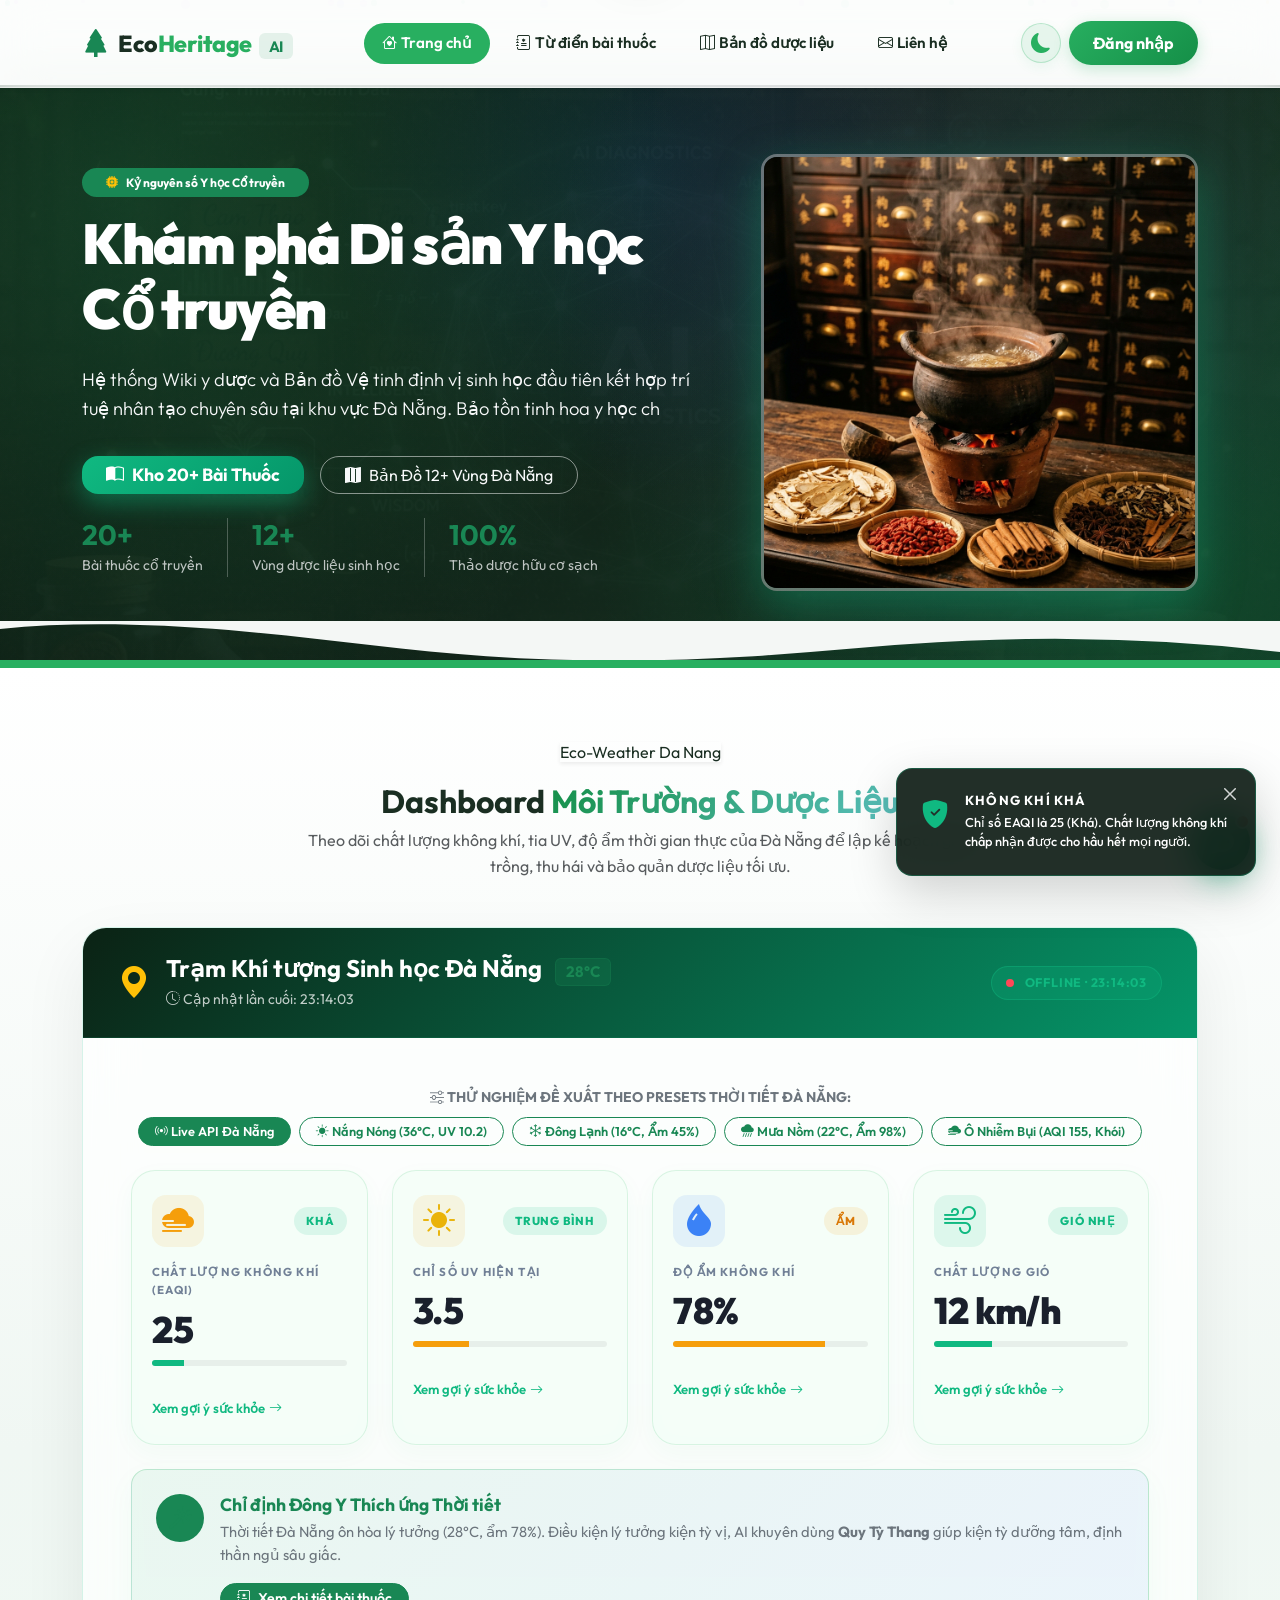
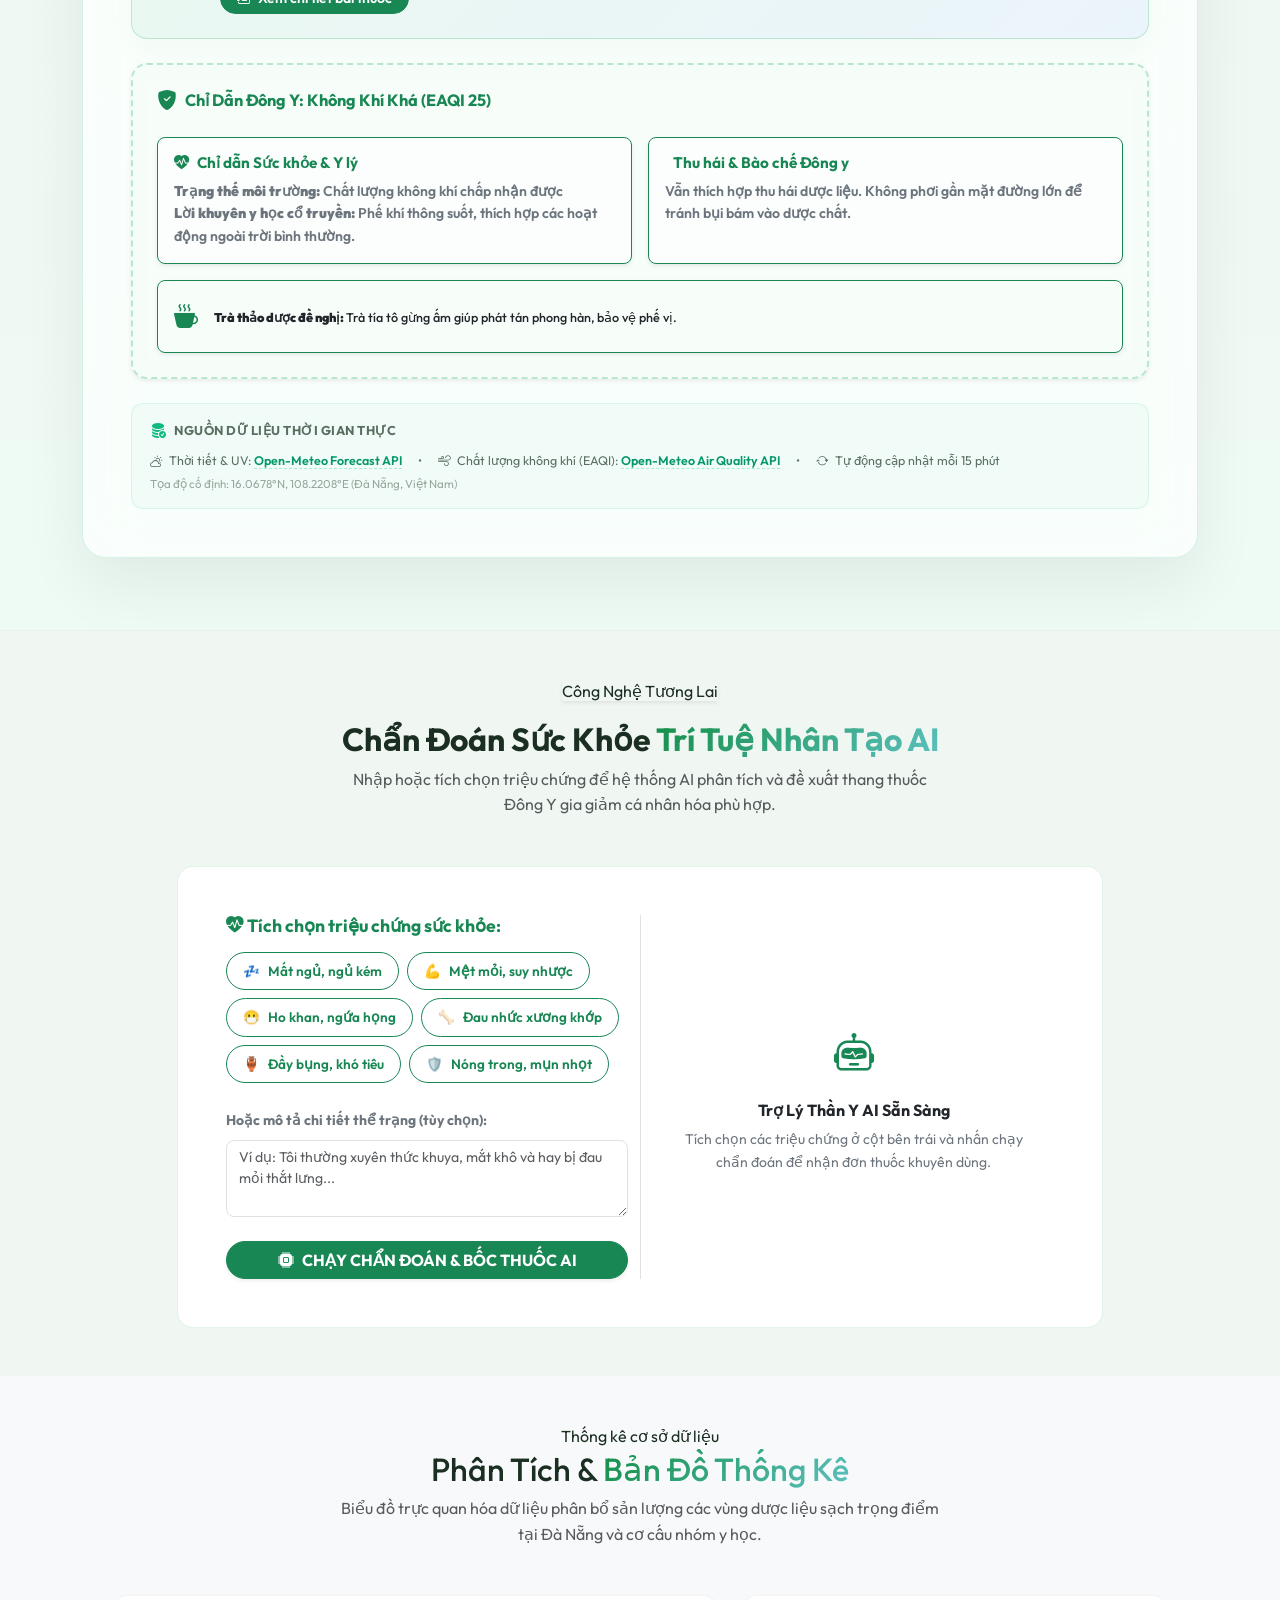
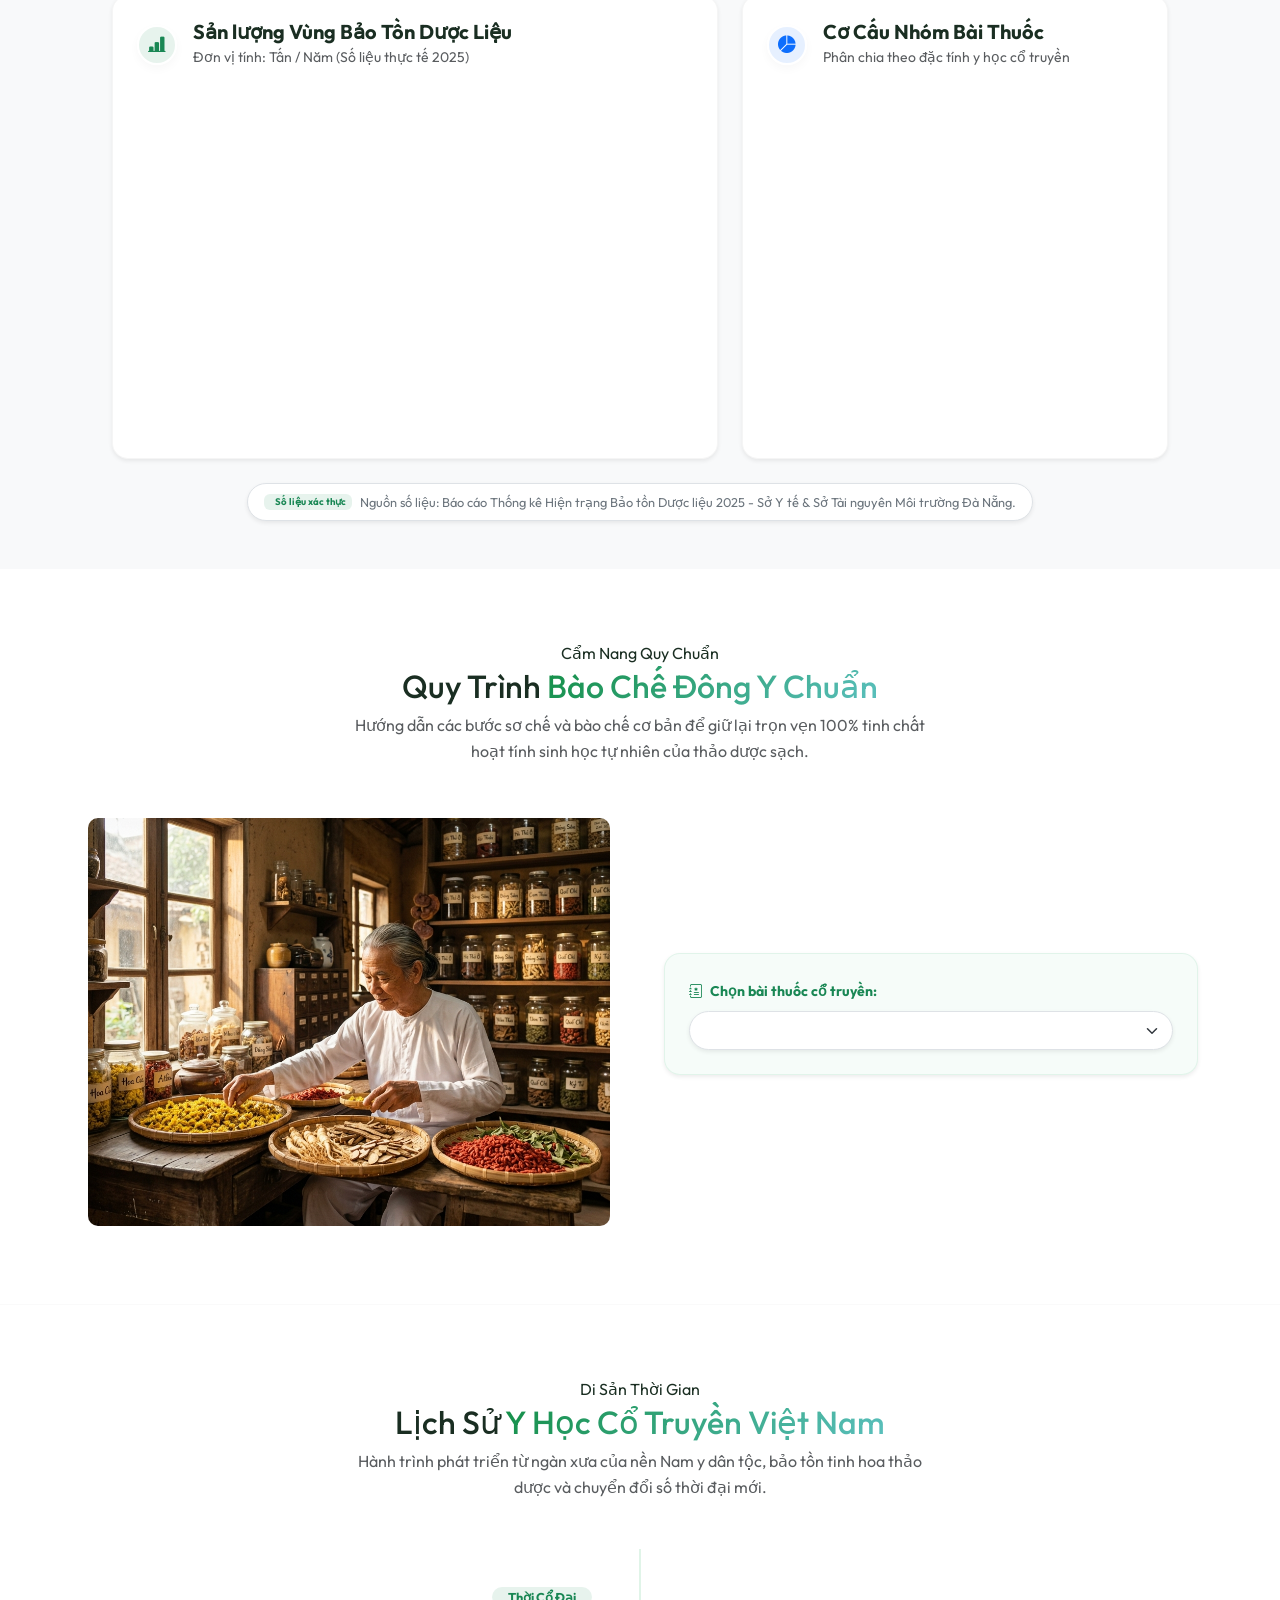
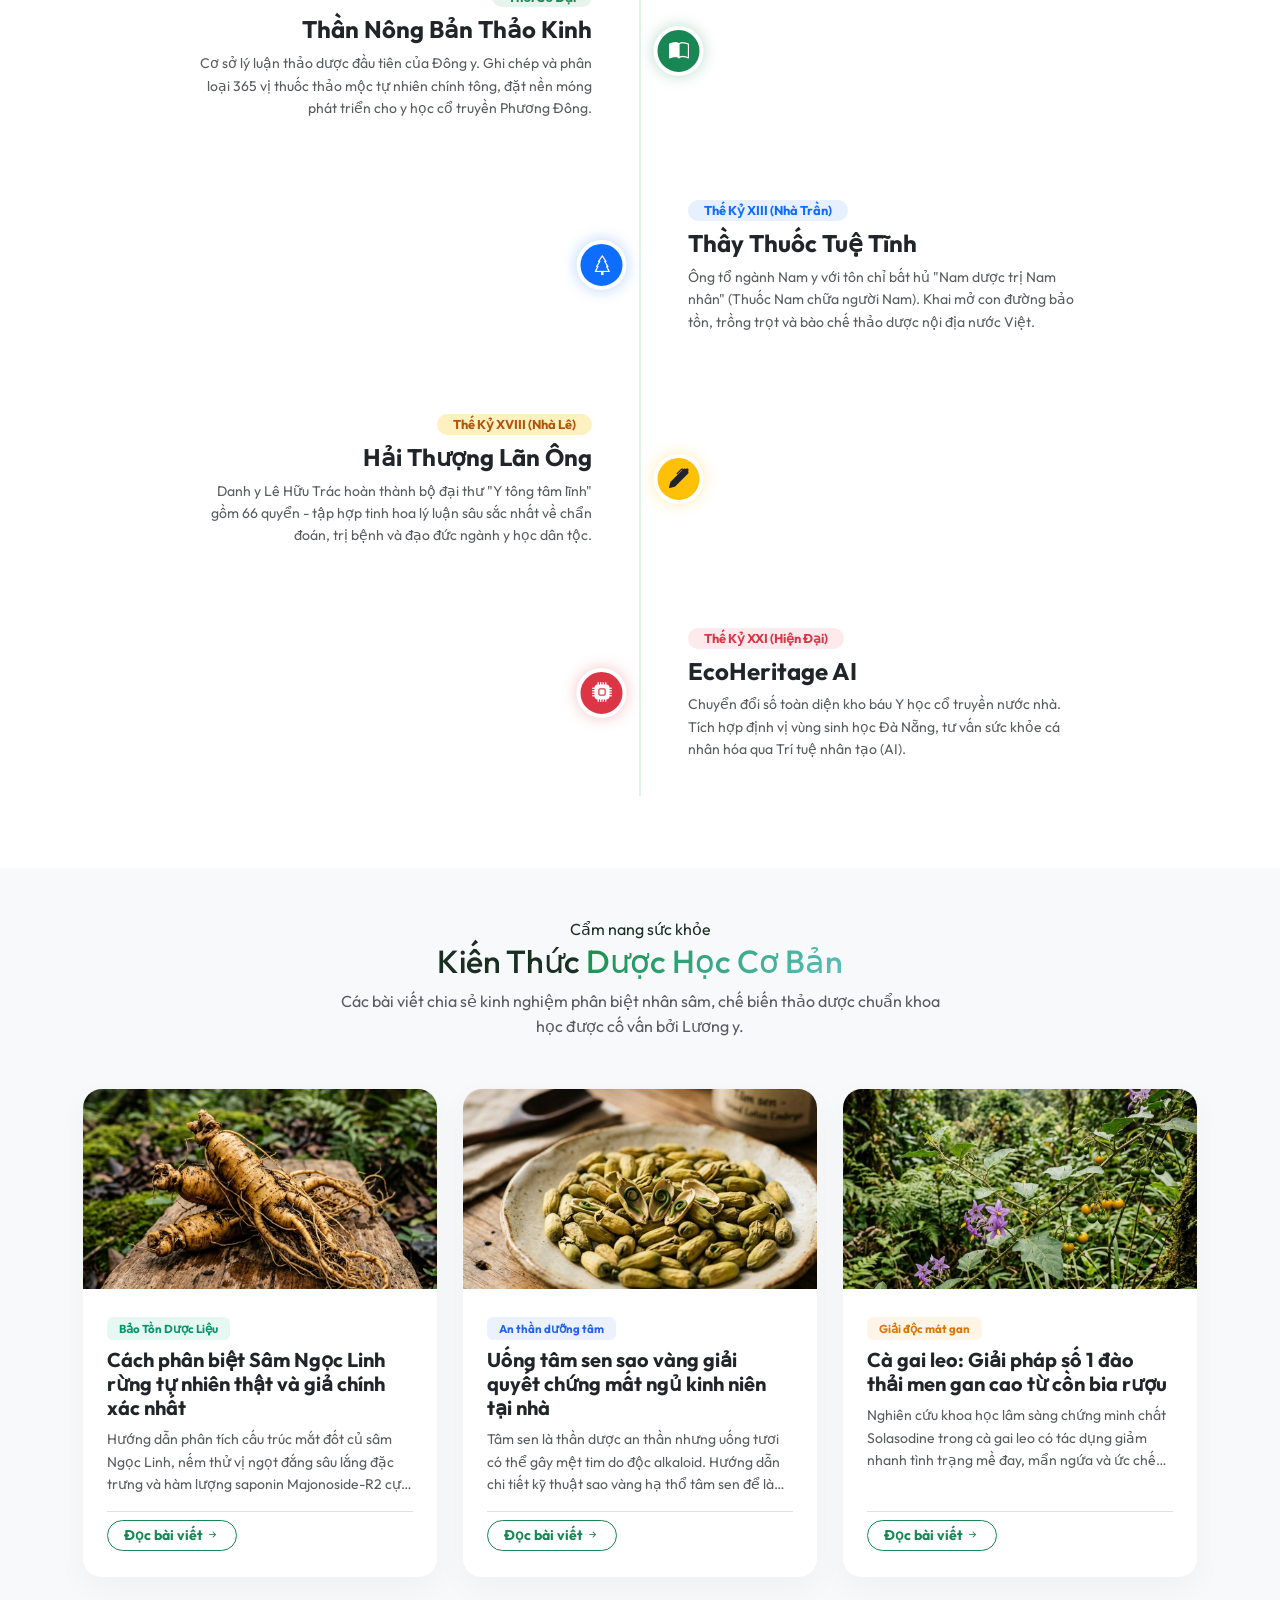
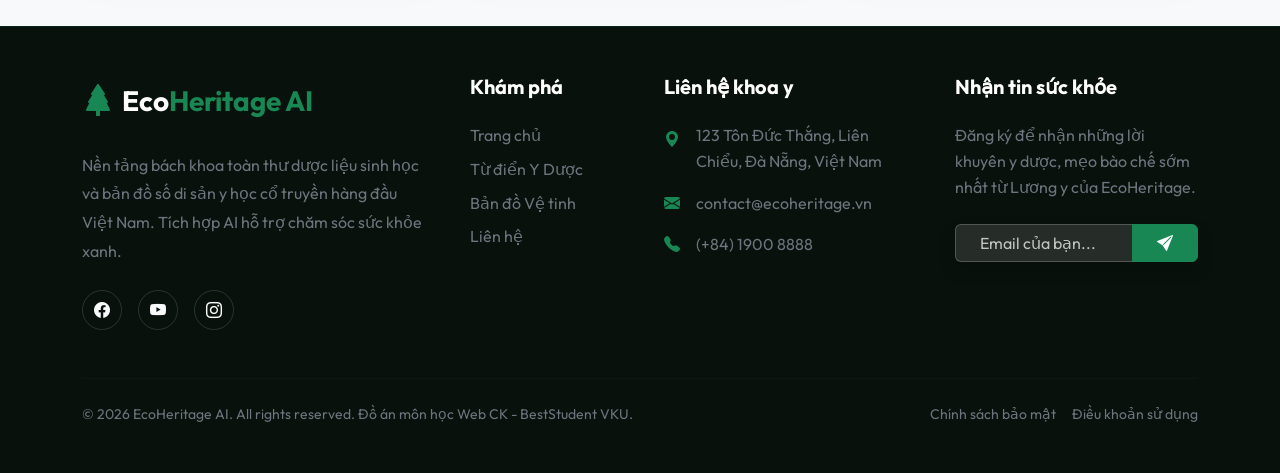
==== commit 70979f0c: "feat: add remedy comparison page (compare.html) and integrate with dictionary" ====
--- a/index.html
+++ b/index.html
@@ -23,8 +23,8 @@
     <link href="https://cdn.jsdelivr.net/npm/aos@2.3.4/dist/aos.css" rel="stylesheet">
     <script src="https://cdn.jsdelivr.net/npm/vanilla-tilt@1.8.1/dist/vanilla-tilt.min.js"></script>
 
-    <link rel="stylesheet" href="style.css?v=22.0">
-    <link rel="stylesheet" href="v5-premium.css?v=22.0">
+    <link rel="stylesheet" href="style.css?v=25.1">
+    <link rel="stylesheet" href="v5-premium.css?v=25.1">
     <meta name="theme-color" content="#2eb366">
     <!-- Structured Data JSON-LD -->
     <script type="application/ld+json">
@@ -66,6 +66,7 @@
                         <li class="nav-item"><a class="nav-link active" href="index.html"><i class="bi bi-house-heart me-1"></i>Trang chủ</a></li>
                         <li class="nav-item"><a class="nav-link" href="dictionary.html"><i class="bi bi-journal-medical me-1"></i>Từ điển bài thuốc</a></li>
                         <li class="nav-item"><a class="nav-link" href="map.html"><i class="bi bi-map me-1"></i>Bản đồ dược liệu</a></li>
+                        <li class="nav-item"><a class="nav-link" href="contact.html"><i class="bi bi-envelope me-1"></i>Liên hệ</a></li>
                         <li class="nav-item d-none" id="navAdminLink"><a class="nav-link" href="admin.html"><i class="bi bi-shield-lock me-1"></i>Quản trị</a></li>
                     </ul>
                     <div class="d-lg-none mt-3 mb-2" id="mobileAuthSection">
@@ -86,13 +87,13 @@
                         <span class="badge bg-success bg-opacity-10 text-success fw-bold px-3 py-2 rounded-pill d-none" id="desktopAdminBadge">Quản trị viên</span>
                         <div class="dropdown">
                             <a href="#" class="avatar-circle text-decoration-none border-0" id="avatarDropdown" data-bs-toggle="dropdown" aria-expanded="false" title="Tài khoản cá nhân" style="overflow: hidden; display: flex; align-items: center; justify-content: center; background: var(--primary);">
-                                <img id="avatarImage" src="" class="w-100 h-100 object-fit-cover d-none" alt="Avatar" loading="lazy">
+                                <img id="avatarImage" src="" class="w-100 h-100 object-fit-cover d-none" alt="Avatar">
                                 <span id="avatarInitials" style="display: flex; align-items: center; justify-content: center; width: 100%; height: 100%;">U</span>
                             </a>
                             <ul class="dropdown-menu dropdown-menu-end border-0 shadow-lg mt-3 p-3 rounded-4 glassmorphic-dropdown" aria-labelledby="avatarDropdown" style="width: 250px;">
                                 <li class="dropdown-header text-center pb-3 border-bottom mb-2">
                                     <div class="avatar-circle mx-auto mb-2" style="width: 50px; height: 50px; border-radius: 50%; display: flex; align-items: center; justify-content: center; background: var(--primary); font-size: 1.3rem; overflow: hidden;">
-                                        <img id="avatarImageDropdown" src="" class="w-100 h-100 object-fit-cover rounded-circle d-none" alt="Avatar" loading="lazy">
+                                        <img id="avatarImageDropdown" src="" class="w-100 h-100 object-fit-cover rounded-circle d-none" alt="Avatar">
                                         <span id="avatarInitialsDropdown">U</span>
                                     </div>
                                     <h6 class="fw-bold mb-0 text-dark" id="dropdownUserName">Tên Người Dùng</h6>
@@ -431,10 +432,10 @@
                                 <div class="avatar-circle bg-success bg-opacity-10 text-success"><i class="bi bi-bar-chart-line-fill"></i></div>
                                 <div>
                                     <h5 class="fw-bold mb-0">Sản lượng Vùng Bảo Tồn Dược Liệu</h5>
-                                    <small class="text-muted">Đơn vị tính: Tấn / Năm (Số liệu thực tế 2026)</small>
-                                </div>
-                            </div>
-                            <div style="position: relative; height: 280px; width: 100%;">
+                                    <small class="text-muted">Đơn vị tính: Tấn / Năm (Số liệu thực tế 2025)</small>
+                                </div>
+                            </div>
+                            <div style="position: relative; height: 340px; width: 100%;">
                                 <canvas id="yieldChart"></canvas>
                             </div>
                         </div>
@@ -450,9 +451,19 @@
                                     <small class="text-muted">Phân chia theo đặc tính y học cổ truyền</small>
                                 </div>
                             </div>
-                            <div style="position: relative; height: 280px; width: 100%;">
+                            <div style="position: relative; height: 340px; width: 100%;">
                                 <canvas id="categoryChart"></canvas>
                             </div>
+                        </div>
+                    </div>
+                </div>
+                
+                <!-- Nguồn số liệu bản đồ thống kê -->
+                <div class="row mt-4">
+                    <div class="col-12 text-center" data-aos="fade-up">
+                        <div class="d-inline-flex align-items-center gap-2 px-3 py-2 bg-white rounded-pill shadow-sm border" style="font-size: 0.8rem;">
+                            <span class="badge bg-success bg-opacity-10 text-success fw-bold px-2.5 py-1.5"><i class="bi bi-shield-check-fill me-1"></i> Số liệu xác thực</span>
+                            <span class="text-secondary">Nguồn số liệu: Báo cáo Thống kê Hiện trạng Bảo tồn Dược liệu 2025 - Sở Y tế & Sở Tài nguyên Môi trường Đà Nẵng.</span>
                         </div>
                     </div>
                 </div>
@@ -473,26 +484,23 @@
                         <img src="./images/bai_thuoc/traditional_herbal_sorting_process.png" alt="Quy trình bào chế đông y" class="img-fluid rounded-4 shadow-md" style="border: 6px solid white; object-fit: cover; max-height: 420px; width: 100%;" loading="lazy">
                     </div>
                     <div class="col-lg-6" data-aos="fade-left">
-                        <div class="d-flex mb-4 p-3 process-step-premium border-start border-4 border-success">
-                            <span class="badge bg-success text-white rounded-circle d-flex align-items-center justify-content-center me-3" style="width: 40px; height: 40px; font-weight: bold; font-size: 1.1rem;">1</span>
-                            <div>
-                                <h5 class="fw-bold mb-1">Thu Hái & Loại Bỏ Tạp Chất</h5>
-                                <p class="text-muted mb-0 small">Thu hoạch vào ban sáng sớm khi sương chưa tan, rửa sạch rễ thân dưới nước chảy nhẹ để sạch đất, đất cát bám kẽ lá.</p>
-                            </div>
-                        </div>
-                        <div class="d-flex mb-4 p-3 process-step-premium border-start border-4 border-primary">
-                            <span class="badge bg-primary text-white rounded-circle d-flex align-items-center justify-content-center me-3" style="width: 40px; height: 40px; font-weight: bold; font-size: 1.1rem;">2</span>
-                            <div>
-                                <h5 class="fw-bold mb-1">Tách Bỏ Độc Tính Tự Nhiên</h5>
-                                <p class="text-muted mb-0 small">Đối với một số loài đặc biệt (như ba kích, nấm lim) bắt buộc phải rút lõi gỗ hoặc cắt chân nấm bám lim trước khi chế biến vì độc tính gỗ lim rất cao.</p>
-                            </div>
-                        </div>
-                        <div class="d-flex p-3 process-step-premium border-start border-4 border-warning">
-                            <span class="badge bg-warning text-dark rounded-circle d-flex align-items-center justify-content-center me-3" style="width: 40px; height: 40px; font-weight: bold; font-size: 1.1rem;">3</span>
-                            <div>
-                                <h5 class="fw-bold mb-1">Sao Vàng Hạ Thổ / Đun Sắc</h5>
-                                <p class="text-muted mb-0 small">Sao vàng rực thơm thảo dược trên lửa nhỏ để triệt ngái khí độc tự nhiên, sắc bằng nồi đất nung trong lửa nhỏ 30-40 phút và uống ấm.</p>
-                            </div>
+                        <div class="card border-0 shadow-sm rounded-4 p-4 mb-3" style="background: rgba(46,179,102,0.04); border: 1px solid rgba(46,179,102,0.1) !important;">
+                            <div class="mb-0">
+                                <label for="homePrepSelect" class="form-label small fw-bold text-success"><i class="bi bi-journal-medical me-1"></i> Chọn bài thuốc cổ truyền:</label>
+                                <select id="homePrepSelect" class="form-select rounded-pill border shadow-sm px-3 py-2 fw-semibold" style="font-size: 0.9rem; cursor: pointer;">
+                                    <!-- Dynamic options populated by JS -->
+                                </select>
+                            </div>
+                        </div>
+                        
+                        <!-- Vùng hiển thị các bước của bài thuốc -->
+                        <div id="homePrepStepsContainer">
+                            <!-- Dynamic steps populated by JS -->
+                        </div>
+
+                        <!-- Hộp hiển thị nguồn xác thực dữ liệu -->
+                        <div id="homePrepSource">
+                            <!-- Dynamic source reference populated by JS -->
                         </div>
                     </div>
                 </div>
@@ -584,13 +592,20 @@
                     <!-- Guide 1 -->
                     <div class="col-md-4" data-aos="fade-up">
                         <div class="card guide-card-premium border-0 overflow-hidden shadow-sm h-100">
-                            <div style="height: 200px; overflow:hidden;">
-                                <img src="./images/bai_thuoc/sam_ngoc_linh.png" alt="Sâm ngọc linh thật" class="w-100 h-100 object-fit-cover" loading="lazy">
-                            </div>
-                            <div class="card-body p-4">
-                                <span class="badge bg-success bg-opacity-10 text-success mb-2">Bảo Tồn Dược Liệu</span>
-                                <h5 class="fw-bold mb-2"><a href="dictionary.html" class="text-dark text-decoration-none">Cách phân biệt Sâm Ngọc Linh rừng tự nhiên thật và giả chính xác nhất</a></h5>
-                                <p class="text-muted small line-clamp-3">Hướng dẫn phân tích cấu trúc mắt đốt củ sâm Ngọc Linh, nếm thử vị ngọt đắng sâu lắng đặc trưng và hàm lượng saponin Majonoside-R2 cực cao...</p>
+                            <a href="javascript:void(0)" class="btn-read-article" data-article-id="a1" style="height: 200px; overflow:hidden; display:block;">
+                                <img src="./images/bai_thuoc/sam_ngoc_linh.png" alt="Sâm ngọc linh thật" class="w-100 h-100 object-fit-cover transition-hover" loading="lazy">
+                            </a>
+                            <div class="card-body p-4 d-flex flex-column justify-content-between">
+                                <div>
+                                    <span class="badge bg-success bg-opacity-10 text-success mb-2">Bảo Tồn Dược Liệu</span>
+                                    <h5 class="fw-bold mb-2"><a href="javascript:void(0)" class="text-dark text-decoration-none btn-read-article" data-article-id="a1">Cách phân biệt Sâm Ngọc Linh rừng tự nhiên thật và giả chính xác nhất</a></h5>
+                                    <p class="text-muted small line-clamp-3 mb-3">Hướng dẫn phân tích cấu trúc mắt đốt củ sâm Ngọc Linh, nếm thử vị ngọt đắng sâu lắng đặc trưng và hàm lượng saponin Majonoside-R2 cực cao...</p>
+                                </div>
+                                <div class="pt-2 border-top">
+                                    <button class="btn btn-sm btn-outline-success rounded-pill px-3 fw-bold btn-read-article" data-article-id="a1">
+                                        Đọc bài viết <i class="bi bi-arrow-right-short"></i>
+                                    </button>
+                                </div>
                             </div>
                         </div>
                     </div>
@@ -598,13 +613,20 @@
                     <!-- Guide 2 -->
                     <div class="col-md-4" data-aos="fade-up" data-aos-delay="100">
                         <div class="card guide-card-premium border-0 overflow-hidden shadow-sm h-100">
-                            <div style="height: 200px; overflow:hidden;">
-                                <img src="./images/bai_thuoc/tam_sen.png" alt="Tâm sen an thần" class="w-100 h-100 object-fit-cover" loading="lazy">
-                            </div>
-                            <div class="card-body p-4">
-                                <span class="badge bg-primary bg-opacity-10 text-primary mb-2">An thần dưỡng tâm</span>
-                                <h5 class="fw-bold mb-2"><a href="dictionary.html" class="text-dark text-decoration-none">Uống tâm sen sao vàng giải quyết chứng mất ngủ kinh niên tại nhà</a></h5>
-                                <p class="text-muted small line-clamp-3">Tâm sen là thần dược an thần nhưng uống tươi có thể gây mệt tim do độc alkaloid. Hướng dẫn chi tiết kỹ thuật sao vàng hạ thổ tâm sen để làm trà ngon uống mát...</p>
+                            <a href="javascript:void(0)" class="btn-read-article" data-article-id="a2" style="height: 200px; overflow:hidden; display:block;">
+                                <img src="./images/bai_thuoc/tam_sen.png" alt="Tâm sen an thần" class="w-100 h-100 object-fit-cover transition-hover" loading="lazy">
+                            </a>
+                            <div class="card-body p-4 d-flex flex-column justify-content-between">
+                                <div>
+                                    <span class="badge bg-primary bg-opacity-10 text-primary mb-2">An thần dưỡng tâm</span>
+                                    <h5 class="fw-bold mb-2"><a href="javascript:void(0)" class="text-dark text-decoration-none btn-read-article" data-article-id="a2">Uống tâm sen sao vàng giải quyết chứng mất ngủ kinh niên tại nhà</a></h5>
+                                    <p class="text-muted small line-clamp-3 mb-3">Tâm sen là thần dược an thần nhưng uống tươi có thể gây mệt tim do độc alkaloid. Hướng dẫn chi tiết kỹ thuật sao vàng hạ thổ tâm sen để làm trà ngon uống mát...</p>
+                                </div>
+                                <div class="pt-2 border-top">
+                                    <button class="btn btn-sm btn-outline-success rounded-pill px-3 fw-bold btn-read-article" data-article-id="a2">
+                                        Đọc bài viết <i class="bi bi-arrow-right-short"></i>
+                                    </button>
+                                </div>
                             </div>
                         </div>
                     </div>
@@ -612,13 +634,20 @@
                     <!-- Guide 3 -->
                     <div class="col-md-4" data-aos="fade-up" data-aos-delay="200">
                         <div class="card guide-card-premium border-0 overflow-hidden shadow-sm h-100">
-                            <div style="height: 200px; overflow:hidden;">
-                                <img src="./images/bai_thuoc/ca_gai_leo.png" alt="Cà gai leo thải độc" class="w-100 h-100 object-fit-cover" loading="lazy">
-                            </div>
-                            <div class="card-body p-4">
-                                <span class="badge bg-warning bg-opacity-10 text-warning text-darken mb-2">Giải độc mát gan</span>
-                                <h5 class="fw-bold mb-2"><a href="dictionary.html" class="text-dark text-decoration-none">Cà gai leo: Giải pháp số 1 đào thải men gan cao từ cồn bia rượu</a></h5>
-                                <p class="text-muted small line-clamp-3">Nghiên cứu khoa học lâm sàng chứng minh chất Solasodine trong cà gai leo có tác dụng giảm nhanh tình trạng mề đay, mẩn ngứa và ức chế sự phát triển xơ gan...</p>
+                            <a href="javascript:void(0)" class="btn-read-article" data-article-id="a3" style="height: 200px; overflow:hidden; display:block;">
+                                <img src="./images/bai_thuoc/ca_gai_leo.png" alt="Cà gai leo thải độc" class="w-100 h-100 object-fit-cover transition-hover" loading="lazy">
+                            </a>
+                            <div class="card-body p-4 d-flex flex-column justify-content-between">
+                                <div>
+                                    <span class="badge bg-warning bg-opacity-10 text-warning text-darken mb-2">Giải độc mát gan</span>
+                                    <h5 class="fw-bold mb-2"><a href="javascript:void(0)" class="text-dark text-decoration-none btn-read-article" data-article-id="a3">Cà gai leo: Giải pháp số 1 đào thải men gan cao từ cồn bia rượu</a></h5>
+                                    <p class="text-muted small line-clamp-3 mb-3">Nghiên cứu khoa học lâm sàng chứng minh chất Solasodine trong cà gai leo có tác dụng giảm nhanh tình trạng mề đay, mẩn ngứa và ức chế sự phát triển xơ gan...</p>
+                                </div>
+                                <div class="pt-2 border-top">
+                                    <button class="btn btn-sm btn-outline-success rounded-pill px-3 fw-bold btn-read-article" data-article-id="a3">
+                                        Đọc bài viết <i class="bi bi-arrow-right-short"></i>
+                                    </button>
+                                </div>
                             </div>
                         </div>
                     </div>
@@ -656,7 +685,7 @@
                         <li class="mb-2"><a href="index.html" class="text-secondary text-decoration-none footer-link-hover">Trang chủ</a></li>
                         <li class="mb-2"><a href="dictionary.html" class="text-secondary text-decoration-none footer-link-hover">Từ điển Y Dược</a></li>
                         <li class="mb-2"><a href="map.html" class="text-secondary text-decoration-none footer-link-hover">Bản đồ Vệ tinh</a></li>
-                        <li class="mb-2"><a href="profile.html" class="text-secondary text-decoration-none footer-link-hover">Hồ sơ cá nhân</a></li>
+                        <li class="mb-2"><a href="contact.html" class="text-secondary text-decoration-none footer-link-hover">Liên hệ</a></li>
                     </ul>
                 </div>
                 <!-- Cột 3: Liên hệ -->
@@ -753,7 +782,7 @@
                                             <span class="position-absolute top-50 start-50 translate-middle px-3 bg-white text-muted small">Hoặc đăng nhập nhanh</span>
                                         </div>
                                         <div class="text-center mt-2">
-                                            <button type="button" id="googleLoginBtn" class="btn btn-outline-light text-dark border w-100 py-2.5 rounded-pill shadow-sm hover-elevate small fw-semibold d-flex align-items-center justify-content-center gap-2"><i class="bi bi-google text-danger"></i> Google</button>
+                                            <button type="button" id="googleLoginBtn" class="btn btn-outline-light text-dark border w-100 py-2.5 rounded-pill shadow-sm hover-elevate small fw-semibold d-flex align-items-center justify-content-center gap-2"><i class="bi bi-google text-danger me-2"></i> Google (Demo)</button>
                                         </div>
                                     </form>
                                 </div>
@@ -945,14 +974,52 @@
         </div>
     </div>
 
+    <!-- MODAL CHI TIẾT BÀI VIẾT CẨM NANG Y HỌC -->
+    <div class="modal fade" id="articleDetailModal" tabindex="-1" aria-hidden="true" style="z-index: 1080;">
+        <div class="modal-dialog modal-dialog-centered modal-lg modal-dialog-scrollable">
+            <div class="modal-content border-0 shadow-lg rounded-4 overflow-hidden" style="background-color: var(--bg-card) !important; border: 1px solid rgba(46,179,102,0.15) !important;">
+                <div class="modal-header bg-success text-white py-3 border-0">
+                    <h5 class="modal-title fw-bold" id="articleModalTitle"><i class="bi bi-journal-text me-2"></i>Chi Tiết Bài Viết</h5>
+                    <button type="button" class="btn-close btn-close-white" data-bs-dismiss="modal" aria-label="Close"></button>
+                </div>
+                <div class="modal-body p-4 text-start bg-offwhite">
+                    <div class="text-center mb-4">
+                        <img id="articleModalImg" src="" alt="Hình ảnh bài viết" class="w-100 rounded-3 object-fit-cover shadow-sm mb-3" style="max-height: 300px;" loading="lazy">
+                        <span id="articleModalBadge" class="badge bg-success bg-opacity-10 text-success px-3 py-1.5 rounded-pill mb-2 fw-semibold">Phân Loại</span>
+                    </div>
+                    <div class="article-modal-content-area" style="font-family: 'Outfit', sans-serif;">
+                        <div id="articleModalIntro" class="lead text-secondary mb-4" style="font-size: 1.05rem; font-weight: 400; line-height: 1.6;"></div>
+                        
+                        <div class="premium-chat-section mb-3 p-3 rounded-3" style="background: rgba(46, 179, 102, 0.05); border-left: 4px solid var(--primary); border-top: 1px solid rgba(0,0,0,0.03); border-right: 1px solid rgba(0,0,0,0.03); border-bottom: 1px solid rgba(0,0,0,0.03);">
+                            <div class="fw-bold mb-2 text-success" style="font-size: 0.95rem;"><i class="bi bi-mortar-pestle me-2"></i>🔬 Dược Tính & Đặc Tính Sinh Học</div>
+                            <div id="articleModalPharmacology" style="font-size: 0.9rem; line-height: 1.6; color: var(--text-main);"></div>
+                        </div>
+
+                        <div class="premium-chat-section mb-3 p-3 rounded-3" style="background: rgba(13, 110, 253, 0.05); border-left: 4px solid #0d6efd; border-top: 1px solid rgba(0,0,0,0.03); border-right: 1px solid rgba(0,0,0,0.03); border-bottom: 1px solid rgba(0,0,0,0.03);">
+                            <div class="fw-bold mb-2 text-primary" style="font-size: 0.95rem;"><i class="bi bi-magic me-2"></i>🍵 Hướng Dẫn Bào Chế & Sử Dụng Chuẩn Y Khoa</div>
+                            <div id="articleModalUsage" style="font-size: 0.9rem; line-height: 1.6; color: var(--text-main);"></div>
+                        </div>
+
+                        <div class="mb-4 small text-muted bg-white p-2.5 rounded border border-light" style="font-size: 0.82rem;">
+                            <i class="bi bi-bookmark-star-fill text-success"></i> <strong>Nguồn trích dẫn:</strong> <em id="articleModalSource"></em>
+                        </div>
+                    </div>
+                </div>
+                <div class="modal-footer border-0 bg-light p-3">
+                    <button type="button" class="btn btn-secondary rounded-pill px-4 fw-semibold" data-bs-dismiss="modal">Đóng bài viết</button>
+                </div>
+            </div>
+        </div>
+    </div>
+
     <!-- SCRIPTS -->
     <script src="https://cdn.jsdelivr.net/npm/jquery@3.7.1/dist/jquery.min.js"></script>
     <script src="https://cdn.jsdelivr.net/npm/bootstrap@5.3.2/dist/js/bootstrap.bundle.min.js"></script>
     <script src="https://cdn.jsdelivr.net/npm/chart.js"></script>
     <script src="https://cdn.jsdelivr.net/npm/aos@2.3.4/dist/aos.js"></script>
     <script src="config.js"></script>
-    <script src="data.js?v=23.0"></script>
-    <script src="script.js?v=23.0"></script>
+    <script src="data.js?v=27.0"></script>
+    <script src="script.js?v=27.0"></script>
 </body>
 </html>
 
--- a/style.css
+++ b/style.css
@@ -18,6 +18,7 @@
     --bg-light: #EBF2ED;                 /* Lục xám rất nhạt */
     --bg-dark-premium: #0D1611;          /* Nền tối sâu ngọc lục */
     --bg-dark-card: #15241C;             /* Thẻ tối của admin */
+    --bg-card: #FFFFFF;                  /* Nền thẻ / modal trắng */
     
     --text-main: #1A2E22;                /* Chữ màu lá khô sẫm */
     --text-muted: #536C5E;               /* Chữ xám lục */
@@ -887,6 +888,7 @@
     --bg-white: #070D0A;
     --bg-offwhite: #0A120E;
     --bg-light: #0F1A14;
+    --bg-card: #0F1A14;                  /* Nền thẻ / modal tối */
     --text-main: #E2F0E5;
     --text-muted: #8AA395;
     --shadow-sm: 0 4px 12px rgba(0, 0, 0, 0.45);
@@ -1800,5 +1802,61 @@
     background: rgba(13, 22, 17, 0.5) !important;
 }
 
-
-
+/* --- High contrast color overrides for Bootstrap classes in dark mode --- */
+html.dark-mode .text-success {
+    color: #4eed94 !important; /* Lighter bright green for readability */
+}
+html.dark-mode .text-primary {
+    color: #60a5fa !important; /* Lighter blue */
+}
+html.dark-mode .text-danger {
+    color: #f87171 !important; /* Lighter red */
+}
+html.dark-mode .text-warning {
+    color: #fbbf24 !important; /* Lighter yellow */
+}
+html.dark-mode .border-success {
+    border-color: rgba(78, 237, 148, 0.3) !important;
+}
+
+/* --- Leaflet Dark Mode Map Style Overrides --- */
+html.dark-mode .leaflet-tile-container img {
+    filter: invert(100%) hue-rotate(180deg) brightness(95%) contrast(90%) !important;
+}
+html.dark-mode .leaflet-container {
+    background: #0f1a14 !important;
+}
+html.dark-mode .leaflet-control-attribution {
+    background: rgba(13, 22, 17, 0.8) !important;
+    color: var(--text-muted) !important;
+}
+html.dark-mode .leaflet-control-attribution a {
+    color: var(--primary) !important;
+}
+html.dark-mode .leaflet-bar a {
+    background-color: var(--bg-light) !important;
+    color: var(--text-main) !important;
+    border-color: rgba(46, 179, 102, 0.2) !important;
+}
+html.dark-mode .leaflet-bar a:hover {
+    background-color: rgba(46, 179, 102, 0.25) !important;
+    color: var(--primary) !important;
+}
+
+/* Fix article modal background transparency under light mode */
+#articleDetailModal .modal-content,
+#articleDetailModal .modal-body {
+    background-color: #FFFFFF !important;
+    color: #1A2E22 !important;
+}
+
+/* Fix article modal background transparency under dark mode */
+html.dark-mode #articleDetailModal .modal-content,
+html.dark-mode #articleDetailModal .modal-body {
+    background-color: #0F1A14 !important;
+    color: #E2F0E5 !important;
+}
+
+
+
+
--- a/v5-premium.css
+++ b/v5-premium.css
@@ -1,3341 +1,3835 @@
-/* ═══════════════════════════════════════════════════════════
-   EcoHeritage AI - Premium Enhancements CSS (v5.0)
-   ═══════════════════════════════════════════════════════════ */
-
-/* ─── PROFILE PAGE COVER & MAP HERO ────────────────────────── */
-.profile-cover-section {
-    position: relative;
-    background-attachment: fixed;
-    background-position: center;
-    background-size: cover;
-}
-
-.profile-cover-section::before {
-    content: '';
-    position: absolute;
-    top: 0;
-    left: 0;
-    width: 100%;
-    height: 100%;
-    background: linear-gradient(to bottom, rgba(0, 0, 0, 0.3), rgba(13, 22, 17, 0.8));
-    z-index: 0;
-}
-
-.profile-cover-section>.container {
-    z-index: 1;
-    position: relative;
-}
-
-.avatar-profile-large {
-    transition: all 0.3s ease;
-}
-
-.avatar-profile-large:hover {
-    transform: scale(1.05);
-}
-
-.hero-map-section {
-    position: relative;
-    background-attachment: fixed;
-    background-size: cover;
-}
-
-.hero-map-section::before {
-    content: '';
-    position: absolute;
-    top: 0;
-    left: 0;
-    width: 100%;
-    height: 100%;
-    background: linear-gradient(to right, rgba(13, 22, 17, 0.7), rgba(0, 0, 0, 0.3));
-    z-index: 0;
-}
-
-.hero-map-section>.container {
-    position: relative;
-    z-index: 1;
-}
-
-.hero-map-section h1 {
-    text-shadow: 0 2px 10px rgba(0, 0, 0, 0.3);
-}
-
-@media (max-width: 768px) {
-    .profile-cover-section {
-        height: 200px !important;
-    }
-
-    .avatar-profile-large {
-        width: 100px !important;
-        height: 100px !important;
-        font-size: 2.5rem !important;
-    }
-
-    .hero-map-section {
-        min-height: 140px !important;
-        padding-top: 20px !important;
-        padding-bottom: 20px !important;
-    }
-
-    .hero-map-section h1 {
-        font-size: 1.6rem !important;
-    }
-
-    .hero-map-section p {
-        font-size: 0.95rem !important;
-        line-height: 1.5 !important;
-    }
-
-    .hero-map-section .text-center {
-        display: none !important;
-    }
-
-    /* Responsive Map Sidebar & Container - Keep side-by-side */
-    .map-fullscreen-container {
-        flex-direction: row !important;
-        height: auto !important;
-        min-height: calc(100vh - 240px) !important;
-        overflow: visible !important;
-    }
-
-    .map-floating-sidebar {
-        width: 50% !important;
-        height: 650px !important;
-        border-right: 1px solid rgba(0, 0, 0, 0.05) !important;
-        border-top: none !important;
-        order: 1 !important;
-        position: relative !important;
-        z-index: 10 !important;
-    }
-
-    .map-full-wrapper {
-        width: 50% !important;
-        height: 650px !important;
-        order: 2 !important;
-        flex-grow: 0 !important;
-    }
-
-    .map-item-premium {
-        height: 110px !important;
-        padding: 15px 18px !important;
-        gap: 12px !important;
-    }
-
-    .map-item-premium img {
-        width: 70px !important;
-        height: 70px !important;
-        border-radius: 10px !important;
-    }
-}
-
-/* ─── HIỆU ỨNG LIÊN QUAN ĐẾN GLASSMORPHISM & NỀN ──────────── */
-.glass-header {
-    background: rgba(255, 255, 255, 0.7) !important;
-    backdrop-filter: blur(25px) saturate(180%);
-    -webkit-backdrop-filter: blur(25px) saturate(180%);
-    border-bottom: 1px solid rgba(255, 255, 255, 0.3) !important;
-}
-
-/* ─── HERO CAROUSEL / BANNER ──────────────────────────────── */
-.hero-premium-bg {
-    position: relative;
-    background: linear-gradient(135deg, rgba(10, 24, 16, 0.96) 0%, rgba(18, 44, 30, 0.98) 100%),
-        url('./images/login_bg.png') no-repeat center center/cover !important;
-    color: white !important;
-    min-height: 52vh !important;
-    display: flex;
-    align-items: center;
-    border-bottom: 8px solid var(--primary);
-    padding: 65px !important;
-}
-
-.hero-premium-bg img {
-    box-shadow: 0 15px 45px rgba(16, 185, 129, 0.35) !important;
-    border: 3px solid rgba(255, 255, 255, 0.35) !important;
-    transition: all 0.5s cubic-bezier(0.34, 1.56, 0.64, 1) !important;
-}
-
-.hero-premium-bg img:hover {
-    transform: translateY(-8px) scale(1.03) !important;
-    box-shadow: 0 25px 60px rgba(16, 185, 129, 0.55) !important;
-    border-color: rgba(16, 185, 129, 0.6) !important;
-}
-
-/* Premium Dark Glass Search Box */
-.hero-premium-bg .search-box {
-    background: rgba(255, 255, 255, 0.08) !important;
-    backdrop-filter: blur(25px) !important;
-    -webkit-backdrop-filter: blur(25px) !important;
-    border: 2px solid rgba(255, 255, 255, 0.22) !important;
-    box-shadow: 0 10px 30px rgba(0, 0, 0, 0.2) !important;
-    border-radius: 50px !important;
-    transition: all var(--transition-normal) !important;
-}
-
-.hero-premium-bg .search-box:focus-within {
-    background: rgba(255, 255, 255, 0.12) !important;
-    border-color: var(--primary) !important;
-    box-shadow: 0 10px 35px rgba(16, 185, 129, 0.45) !important;
-}
-
-.hero-premium-bg .search-box input {
-    color: white !important;
-}
-
-.hero-premium-bg .search-box input::placeholder {
-    color: rgba(255, 255, 255, 0.6) !important;
-}
-
-.hero-premium-bg .search-box i {
-    color: rgba(255, 255, 255, 0.8) !important;
-}
-
-.hero-vector-illustration {
-    position: relative;
-    max-width: 480px;
-    width: 100%;
-    animation: floatingHero 6s ease-in-out infinite;
-    filter: drop-shadow(0 20px 30px rgba(46, 179, 102, 0.3));
-    border-radius: var(--radius-lg);
-    border: 3px solid rgba(255, 255, 255, 0.3);
-}
-
-@keyframes floatingHero {
-
-    0%,
-    100% {
-        transform: translateY(0) scale(1);
-    }
-
-    50% {
-        transform: translateY(-15px) scale(1.02);
-    }
-}
-
-/* ─── DASHBOARD MÔI TRƯỜNG PREMIUM ────────────────────────── */
-.badge-realtime {
-    background: rgba(255, 255, 255, 0.2);
-    border: 1px solid rgba(255, 255, 255, 0.4);
-    font-weight: 700;
-    padding: 6px 14px;
-    border-radius: 30px;
-    animation: flashBadge 2s infinite;
-}
-
-@keyframes flashBadge {
-
-    0%,
-    100% {
-        opacity: 0.8;
-    }
-
-    50% {
-        opacity: 1;
-        transform: scale(1.03);
-    }
-}
-
-.aqi-value-text {
-    font-size: 2.8rem;
-    font-weight: 900;
-    line-height: 1;
-}
-
-.aqi-status-text {
-    font-size: 0.85rem;
-    font-weight: 700;
-    text-transform: uppercase;
-    letter-spacing: 0.5px;
-    opacity: 0.9;
-}
-
-/* ─── KHO BÀI THUỐC & LỌC TÌM KIẾM ────────────────────────── */
-.search-clear-btn {
-    position: absolute;
-    right: 75px;
-    top: 50%;
-    transform: translateY(-50%);
-    background: none;
-    border: none;
-    color: var(--text-light);
-    font-size: 1.25rem;
-    display: none;
-    cursor: pointer;
-    transition: color var(--transition-fast);
-    z-index: 10;
-}
-
-.search-clear-btn.visible {
-    display: block;
-}
-
-.search-clear-btn:hover {
-    color: #ff4757;
-}
-
-/* ─── PROFILE ACHIEVEMENTS GLOW ──────────────────────────── */
-.achievement-badge-container {
-    display: grid;
-    grid-template-columns: repeat(auto-fill, minmax(130px, 1fr));
-    gap: 15px;
-}
-
-.badge-locked-overlay {
-    position: absolute;
-    top: 0;
-    left: 0;
-    width: 100%;
-    height: 100%;
-    background: rgba(13, 22, 17, 0.65);
-    display: flex;
-    align-items: center;
-    justify-content: center;
-    color: white;
-    font-size: 1.5rem;
-    backdrop-filter: blur(2px);
-    transition: all var(--transition-normal);
-}
-
-.achievement-card.unlocked .badge-locked-overlay {
-    opacity: 0;
-    pointer-events: none;
-}
-
-/* ─── CỔNG ADMIN PORTAL PREMIUM CMS ───────────────────────── */
-.admin-header {
-    background: white;
-    border-bottom: 1px solid rgba(0, 0, 0, 0.05);
-    padding: 20px 40px;
-}
-
-.admin-card {
-    background: white;
-    border-radius: var(--radius-md);
-    box-shadow: var(--shadow-md);
-    border: 1px solid rgba(46, 179, 102, 0.05);
-    overflow: hidden;
-    padding: 30px;
-}
-
-.table-responsive-premium {
-    border-radius: var(--radius-md);
-    overflow: hidden;
-    border: 1px solid rgba(0, 0, 0, 0.04);
-}
-
-/* Footer contacts are fully visible now */
-
-#ecobot-indicator,
-.ecobot-indicator,
-[data-ecobot-online] {
-    display: none !important;
-}
-
-.badge-role {
-    padding: 6px 12px;
-    border-radius: 30px;
-    font-weight: 700;
-    font-size: 0.78rem;
-}
-
-.badge-role.admin {
-    background: rgba(111, 66, 193, 0.1);
-    color: var(--accent-purple);
-}
-
-.badge-role.user {
-    background: rgba(46, 179, 102, 0.1);
-    color: var(--primary-dark);
-}
-
-/* ─── MODAL SPLIT AUTHENTICATION v5 ───────────────────────── */
-.auth-premium-container {
-    background: white;
-    box-shadow: var(--shadow-lg);
-}
-
-.login-gradient-overlay {
-    background: linear-gradient(to top, rgba(13, 22, 17, 0.85) 0%, rgba(46, 179, 102, 0.25) 100%) !important;
-}
-
-.password-toggle-btn {
-    position: absolute;
-    right: 18px;
-    top: 50%;
-    transform: translateY(-50%);
-    background: none;
-    border: none;
-    color: var(--text-muted);
-    font-size: 1.15rem;
-    cursor: pointer;
-    z-index: 10;
-    transition: color var(--transition-fast);
-}
-
-.password-toggle-btn:hover {
-    color: var(--primary);
-}
-
-/* ─── CHATBOT VỊ LƯƠNG Y SỐ AI (ECOBOT PRO) ────────────────── */
-.ai-local-reply {
-    background: rgba(230, 248, 237, 0.5);
-    border-radius: var(--radius-sm);
-    padding: 15px;
-    border: 1.5px dashed var(--primary-light);
-}
-
-/* Hide EcoBot online indicator */
-#ecobot-indicator,
-.ecobot-indicator,
-[data-ecobot-online] {
-    display: none !important;
-}
-
-/* ─── MICRO-ANIMATIONS ────────────────────────────────────── */
-.hover-elevate {
-    transition: all var(--transition-normal);
-}
-
-.hover-elevate:hover {
-    transform: translateY(-3px);
-    box-shadow: var(--shadow-md);
-}
-
-.btn-premium-primary {
-    background: linear-gradient(135deg, var(--accent-purple), #8e2de2) !important;
-    border: none !important;
-    border-radius: 16px !important;
-    color: white !important;
-    font-weight: 700 !important;
-    font-size: 1.1rem;
-    box-shadow: 0 10px 20px rgba(111, 66, 193, 0.3) !important;
-    transition: all var(--transition-normal);
-}
-
-.btn-premium-primary:hover {
-    transform: translateY(-3px);
-    box-shadow: 0 15px 30px rgba(111, 66, 193, 0.4) !important;
-}
-
-.btn-premium-success {
-    background: linear-gradient(135deg, var(--primary), var(--primary-dark)) !important;
-    border: none !important;
-    border-radius: 30px !important;
-    color: white !important;
-    font-weight: 700 !important;
-    font-size: 1.1rem;
-    box-shadow: 0 10px 20px var(--primary-glow) !important;
-    transition: all var(--transition-normal);
-}
-
-.btn-premium-success:hover {
-    transform: translateY(-3px);
-    box-shadow: 0 15px 30px rgba(46, 179, 102, 0.4) !important;
-    color: white !important;
-}
-
-/* ─── SLEEK BALANCED SCALE-DOWN STYLING (Modals & Charts Sizing) ─── */
-@media (min-width: 992px) {
-
-    /* Shrink and balance the Auth Modal (Figure 2) */
-    #authModal .modal-dialog {
-        max-width: 900px !important;
-        margin-left: auto;
-        margin-right: auto;
-    }
-
-    #authModal .auth-premium-container {
-        height: auto;
-    }
-
-    /* Shrink and balance the Herb Detail Modal (Figure 1) */
-    #herbDetailModal .modal-dialog {
-        max-width: 950px !important;
-        margin-left: auto;
-        margin-right: auto;
-    }
-
-    /* Shrink and balance the Environmental Dashboard Charts (Figure 3) */
-    #analytics-section .container {
-        max-width: 1080px !important;
-    }
-}
-
-/* ─── LEAFLET PIN & MAP SIDEBAR FIXES ─── */
-.custom-google-pin {
-    background: none !important;
-    border: none !important;
-}
-
-.map-floating-sidebar {
-    display: flex !important;
-    flex-direction: column !important;
-}
-
-.map-floating-sidebar .tab-content {
-    display: flex !important;
-    flex-direction: column !important;
-    flex-grow: 1;
-    overflow: hidden;
-}
-
-.map-floating-sidebar .tab-pane.active {
-    display: flex !important;
-    flex-direction: column !important;
-    height: 100% !important;
-    overflow: hidden !important;
-}
-
-.map-floating-sidebar .tab-content>.tab-pane:not(.active) {
-    display: none !important;
-}
-
-/* ─── SAVED ITEMS CARD & NEWSLETTER FOOTER HIGH CONTRAST ─── */
-.saved-item-card {
-    transition: all var(--transition-normal) !important;
-    border-color: rgba(46, 179, 102, 0.1) !important;
-}
-
-.saved-item-card:hover {
-    transform: translateY(-4px) scale(1.02) !important;
-    border-color: var(--primary) !important;
-    box-shadow: 0 10px 25px rgba(46, 179, 102, 0.12) !important;
-}
-
-/* High Contrast Newsletter Footer Input & Placeholder */
-.newsletter-group input {
-    background: rgba(255, 255, 255, 0.15) !important;
-    color: white !important;
-    border: 1.5px solid rgba(255, 255, 255, 0.25) !important;
-    transition: all var(--transition-fast) !important;
-}
-
-.newsletter-group input:focus {
-    background: rgba(255, 255, 255, 0.22) !important;
-    border-color: var(--primary-light) !important;
-    box-shadow: 0 0 15px rgba(46, 179, 102, 0.4) !important;
-}
-
-.newsletter-group input::placeholder {
-    color: rgba(255, 255, 255, 0.72) !important;
-    opacity: 1 !important;
-    /* Ensure high contrast in all browsers */
-}
-
-/* Premium Floating Chat Button Override */
-.premium-chat-btn {
-    background: linear-gradient(135deg, #10b981 0%, #059669 100%) !important;
-    box-shadow: 0 10px 30px rgba(16, 185, 129, 0.45), 0 0 25px rgba(16, 185, 129, 0.2) !important;
-    transition: all var(--transition-bounce) !important;
-}
-
-.premium-chat-btn:hover {
-    transform: scale(1.12) rotate(6deg) !important;
-    box-shadow: 0 15px 45px rgba(16, 185, 129, 0.6) !important;
-}
-
-/* ─── BREATHTAKING ECO WEATHER PARAM CARDS ─── */
-.param-card-temp {
-    background: linear-gradient(135deg, rgba(239, 68, 68, 0.05), rgba(239, 68, 68, 0.12)) !important;
-    border: 2px solid rgba(239, 68, 68, 0.15) !important;
-    border-radius: var(--radius-md) !important;
-    padding: 24px 20px !important;
-    transition: all var(--transition-normal) !important;
-    height: 100%;
-}
-
-.param-card-temp:hover {
-    transform: translateY(-6px) !important;
-    box-shadow: 0 12px 30px rgba(239, 68, 68, 0.15) !important;
-    border-color: rgba(239, 68, 68, 0.4) !important;
-}
-
-.param-card-humidity {
-    background: linear-gradient(135deg, rgba(59, 130, 246, 0.05), rgba(59, 130, 246, 0.12)) !important;
-    border: 2px solid rgba(59, 130, 246, 0.15) !important;
-    border-radius: var(--radius-md) !important;
-    padding: 24px 20px !important;
-    transition: all var(--transition-normal) !important;
-    height: 100%;
-}
-
-.param-card-humidity:hover {
-    transform: translateY(-6px) !important;
-    box-shadow: 0 12px 30px rgba(59, 130, 246, 0.15) !important;
-    border-color: rgba(59, 130, 246, 0.4) !important;
-}
-
-.param-card-uv {
-    background: linear-gradient(135deg, rgba(245, 158, 11, 0.05), rgba(245, 158, 11, 0.12)) !important;
-    border: 2px solid rgba(245, 158, 11, 0.15) !important;
-    border-radius: var(--radius-md) !important;
-    padding: 24px 20px !important;
-    transition: all var(--transition-normal) !important;
-    height: 100%;
-}
-
-.param-card-uv:hover {
-    transform: translateY(-6px) !important;
-    box-shadow: 0 12px 30px rgba(245, 158, 11, 0.15) !important;
-    border-color: rgba(245, 158, 11, 0.4) !important;
-}
-
-.param-card-wind {
-    background: linear-gradient(135deg, rgba(16, 185, 129, 0.05), rgba(16, 185, 129, 0.12)) !important;
-    border: 2px solid rgba(16, 185, 129, 0.15) !important;
-    border-radius: var(--radius-md) !important;
-    padding: 24px 20px !important;
-    transition: all var(--transition-normal) !important;
-    height: 100%;
-}
-
-.param-card-wind:hover {
-    transform: translateY(-6px) !important;
-    box-shadow: 0 12px 30px rgba(16, 185, 129, 0.15) !important;
-    border-color: rgba(16, 185, 129, 0.4) !important;
-}
-
-/* ─── DYNAMIC STEP PEDIA ─── */
-.process-step-premium {
-    transition: all var(--transition-normal) !important;
-    background: rgba(255, 255, 255, 0.6) !important;
-    backdrop-filter: blur(10px) !important;
-    -webkit-backdrop-filter: blur(10px) !important;
-    border-radius: var(--radius-md) !important;
-    border: 1px solid rgba(0, 0, 0, 0.04) !important;
-}
-
-.process-step-premium:hover {
-    transform: translateX(8px) !important;
-    background: white !important;
-    box-shadow: var(--shadow-md) !important;
-    border-color: rgba(46, 179, 102, 0.15) !important;
-}
-
-/* ─── ZOOMING CARD OVERLAYS ─── */
-.guide-card-premium {
-    border: 1px solid rgba(0, 0, 0, 0.04) !important;
-    border-radius: var(--radius-md) !important;
-    transition: all var(--transition-normal) !important;
-    background: white !important;
-}
-
-.guide-card-premium:hover {
-    transform: translateY(-8px) !important;
-    box-shadow: var(--shadow-lg) !important;
-    border-color: rgba(46, 179, 102, 0.25) !important;
-}
-
-.guide-card-premium img {
-    transition: transform 0.6s cubic-bezier(0.34, 1.56, 0.64, 1) !important;
-}
-
-.guide-card-premium:hover img {
-    transform: scale(1.08) !important;
-}
-
-/* ─── CẢI TIẾN TAB BẢN ĐỒ DI SẢN (SEGMENTED CONTROL PILL) ─── */
-#sidebarTabs {
-    background: rgba(13, 22, 17, 0.04) !important;
-    border-radius: 14px !important;
-    padding: 5px !important;
-    margin: 15px 18px 10px 18px !important;
-    display: flex !important;
-    border: none !important;
-}
-
-#sidebarTabs .nav-item {
-    flex: 1 !important;
-}
-
-#sidebarTabs .nav-link {
-    color: #536C5E !important;
-    /* text-muted HSL */
-    background: transparent !important;
-    border: none !important;
-    border-radius: 10px !important;
-    padding: 10px 8px !important;
-    font-size: 0.92rem !important;
-    font-weight: 600 !important;
-    text-align: center !important;
-    display: block !important;
-    width: 100% !important;
-    transition: all 0.3s cubic-bezier(0.4, 0, 0.2, 1) !important;
-}
-
-#sidebarTabs .nav-link:hover {
-    color: var(--primary) !important;
-    background: rgba(46, 179, 102, 0.06) !important;
-}
-
-#sidebarTabs .nav-link.active {
-    color: #1A2E22 !important;
-    /* text-main HSL */
-    background: #ffffff !important;
-    font-weight: 700 !important;
-    box-shadow: 0 4px 15px rgba(13, 22, 17, 0.08) !important;
-}
-
-#sidebarTabs .nav-link:disabled,
-#sidebarTabs .nav-link[disabled] {
-    opacity: 0.5 !important;
-    cursor: not-allowed !important;
-    color: #8fa096 !important;
-}
-
-/* ─── CHATBOT ECOBOT PRO ULTRA-PREMIUM GLASSMORPHISM ─── */
-.premium-chat-window {
-    background: rgba(255, 255, 255, 0.85) !important;
-    backdrop-filter: blur(25px) saturate(180%) !important;
-    -webkit-backdrop-filter: blur(25px) saturate(180%) !important;
-    border: 1px solid rgba(16, 185, 129, 0.22) !important;
-    box-shadow: 0 20px 50px rgba(13, 22, 17, 0.15), 0 0 30px rgba(16, 185, 129, 0.08) !important;
-    border-radius: 24px !important;
-    width: 380px !important;
-    height: 580px !important;
-    overflow: hidden !important;
-    transition: all 0.5s cubic-bezier(0.34, 1.56, 0.64, 1) !important;
-}
-
-html.dark-mode .premium-chat-window {
-    background: rgba(13, 22, 17, 0.85) !important;
-    border-color: rgba(16, 185, 129, 0.3) !important;
-    box-shadow: 0 20px 55px rgba(0, 0, 0, 0.5), 0 0 35px rgba(16, 185, 129, 0.1) !important;
-}
-
-@media (max-width: 768px) {
-    .premium-chat-window {
-        width: 100% !important;
-        height: 100% !important;
-        bottom: 0 !important;
-        right: 0 !important;
-        border-radius: 0 !important;
-    }
-}
-
-.premium-chat-header {
-    background: linear-gradient(135deg, #092c1a 0%, #059669 60%, #10b981 100%) !important;
-    padding: 16px 20px !important;
-    border-bottom: 2px solid rgba(217, 119, 6, 0.35) !important; /* Gold bottom accent line */
-    border-top-left-radius: 24px !important;
-    border-top-right-radius: 24px !important;
-}
-
-.ai-avatar-circle {
-    width: 38px !important;
-    height: 38px !important;
-    border-radius: 50% !important;
-    background: rgba(255, 255, 255, 0.15) !important;
-    backdrop-filter: blur(5px) !important;
-    border: 1px solid rgba(255, 255, 255, 0.3) !important;
-    display: flex !important;
-    align-items: center !important;
-    justify-content: center !important;
-    font-size: 1.25rem !important;
-    color: white !important;
-    box-shadow: 0 4px 10px rgba(0, 0, 0, 0.08) !important;
-    transition: all 0.3s ease !important;
-}
-
-.ai-avatar-circle:hover {
-    transform: scale(1.08) rotate(8deg) !important;
-    background: rgba(255, 255, 255, 0.25) !important;
-}
-
-.premium-chat-body {
-    background: linear-gradient(to bottom, rgba(248, 252, 250, 0.6), rgba(236, 248, 241, 0.45)) !important;
-    padding: 22px 20px !important;
-    overflow-y: auto !important;
-    overscroll-behavior: contain !important;
-    -webkit-overflow-scrolling: touch !important;
-    flex: 1 !important;
-}
-
-html.dark-mode .premium-chat-body {
-    background: linear-gradient(to bottom, rgba(13, 22, 17, 0.4), rgba(21, 36, 28, 0.45)) !important;
-}
-
-/* Custom Scrollbar */
-.premium-chat-body::-webkit-scrollbar {
-    width: 6px !important;
-}
-
-.premium-chat-body::-webkit-scrollbar-track {
-    background: transparent !important;
-}
-
-.premium-chat-body::-webkit-scrollbar-thumb {
-    background: rgba(16, 185, 129, 0.25) !important;
-    border-radius: 10px !important;
-    transition: all 0.3s ease !important;
-}
-
-.premium-chat-body::-webkit-scrollbar-thumb:hover {
-    background: rgba(16, 185, 129, 0.45) !important;
-}
-
-/* Message Bubbles */
-.message-avatar {
-    width: 36px !important;
-    height: 36px !important;
-    border-radius: 50% !important;
-    background: rgba(16, 185, 129, 0.1) !important;
-    border: 1px solid rgba(16, 185, 129, 0.18) !important;
-    display: flex !important;
-    align-items: center !important;
-    justify-content: center !important;
-    color: #059669 !important;
-    font-size: 1.15rem !important;
-    box-shadow: 0 2px 6px rgba(0, 0, 0, 0.02) !important;
-}
-html.dark-mode .message-avatar {
-    background: rgba(16, 185, 129, 0.15) !important;
-    color: #00e676 !important;
-}
-
-.message-bubble {
-    padding: 12px 16px !important;
-    font-size: 0.88rem !important;
-    line-height: 1.55 !important;
-    box-shadow: 0 4px 15px rgba(0, 0, 0, 0.02) !important;
-    border-radius: 16px !important;
-}
-
-.ai-bubble {
-    background: #ffffff !important;
-    color: #1A2E22 !important;
-    border-left: 4px solid #10b981 !important;
-    border-top-left-radius: 4px !important;
-    box-shadow: 0 4px 16px rgba(13, 22, 17, 0.04) !important;
-}
-html.dark-mode .ai-bubble {
-    background: rgba(25, 42, 33, 0.95) !important;
-    color: var(--text-main) !important;
-    border-left-color: #00e676 !important;
-    box-shadow: 0 4px 16px rgba(0, 0, 0, 0.25) !important;
-}
-
-.user-bubble {
-    background: linear-gradient(135deg, #10b981 0%, #059669 100%) !important;
-    color: white !important;
-    border-top-right-radius: 4px !important;
-    box-shadow: 0 5px 15px rgba(16, 185, 129, 0.22) !important;
-}
-html.dark-mode .user-bubble {
-    background: linear-gradient(135deg, #059669 0%, #047857 100%) !important;
-}
-
-/* Chat Footer v2 & Inputs */
-.chat-footer-v2 {
-    padding: 12px 18px 14px !important;
-    background: rgba(255, 255, 255, 0.95) !important;
-    backdrop-filter: blur(20px) !important;
-    -webkit-backdrop-filter: blur(20px) !important;
-    border-top: 1px solid rgba(16, 185, 129, 0.12) !important;
-}
-html.dark-mode .chat-footer-v2 {
-    background: rgba(10, 20, 15, 0.95) !important;
-    border-top-color: rgba(16, 185, 129, 0.2) !important;
-}
-
-.chatbot-quick-replies {
-    display: flex !important;
-    gap: 8px !important;
-    overflow-x: auto !important;
-    padding-bottom: 8px !important;
-    scrollbar-width: none !important;
-    -ms-overflow-style: none !important;
-}
-.chatbot-quick-replies::-webkit-scrollbar {
-    display: none !important;
-}
-
-.chatbot-quick-pill {
-    display: inline-flex !important;
-    align-items: center !important;
-    gap: 4px !important;
-    padding: 6px 14px !important;
-    border-radius: 20px !important;
-    border: 1.5px solid rgba(16, 185, 129, 0.25) !important;
-    background: rgba(16, 185, 129, 0.04) !important;
-    color: #059669 !important;
-    font-size: 0.8rem !important;
-    font-weight: 600 !important;
-    white-space: nowrap !important;
-    cursor: pointer !important;
-    transition: all 0.3s ease !important;
-}
-html.dark-mode .chatbot-quick-pill {
-    background: rgba(16, 185, 129, 0.08) !important;
-    color: #6ee7b7 !important;
-    border-color: rgba(16, 185, 129, 0.35) !important;
-}
-.chatbot-quick-pill:hover {
-    background: linear-gradient(135deg, var(--primary) 0%, var(--primary-dark) 100%) !important;
-    color: white !important;
-    border-color: var(--primary) !important;
-    transform: translateY(-2px) !important;
-    box-shadow: 0 5px 12px var(--primary-glow) !important;
-}
-html.dark-mode .chatbot-quick-pill:hover {
-    background: rgba(16, 185, 129, 0.18) !important;
-    color: white !important;
-}
-
-.chatbot-input-wrapper {
-    margin-top: 4px !important;
-    margin-bottom: 6px !important;
-}
-
-.chatbot-input-group {
-    display: flex !important;
-    align-items: center !important;
-    background: #f8faf9 !important;
-    border: 1.5px solid rgba(16, 185, 129, 0.18) !important;
-    border-radius: 28px !important;
-    padding: 3px 6px 3px 12px !important;
-    transition: all 0.3s ease !important;
-    box-shadow: 0 2px 8px rgba(13, 22, 17, 0.02) !important;
-}
-html.dark-mode .chatbot-input-group {
-    background: rgba(13, 22, 17, 0.5) !important;
-    border-color: rgba(16, 185, 129, 0.25) !important;
-}
-
-.chatbot-input-group:focus-within {
-    border-color: #10b981 !important;
-    box-shadow: 0 4px 16px rgba(16, 185, 129, 0.12) !important;
-    background: #ffffff !important;
-}
-html.dark-mode .chatbot-input-group:focus-within {
-    background: rgba(13, 22, 17, 0.8) !important;
-}
-
-.chatbot-input {
-    flex: 1 !important;
-    border: none !important;
-    background: transparent !important;
-    padding: 8px 10px !important;
-    font-size: 0.88rem !important;
-    color: #1a2e22 !important;
-    outline: none !important;
-}
-html.dark-mode .chatbot-input {
-    color: var(--text-main) !important;
-}
-
-.chatbot-send-btn {
-    width: 36px !important;
-    height: 36px !important;
-    min-width: 36px !important;
-    border-radius: 50% !important;
-    border: none !important;
-    background: linear-gradient(135deg, #10b981 0%, #059669 100%) !important;
-    color: white !important;
-    display: flex !important;
-    align-items: center !important;
-    justify-content: center !important;
-    font-size: 0.95rem !important;
-    cursor: pointer !important;
-    box-shadow: 0 3px 10px rgba(16, 185, 129, 0.25) !important;
-    transition: all 0.3s ease !important;
-}
-.chatbot-send-btn:hover {
-    transform: scale(1.08) rotate(-5deg) !important;
-    box-shadow: 0 5px 15px rgba(16, 185, 129, 0.4) !important;
-}
-
-.chatbot-disclaimer {
-    text-align: center !important;
-    font-size: 0.68rem !important;
-    line-height: 1.4 !important;
-    color: #ef4444 !important;
-    font-weight: 600 !important;
-    padding: 0 4px !important;
-}
-
-/* Rich text structure within AI reply */
-.message-bubble strong {
-    color: #059669 !important;
-    font-weight: 700 !important;
-}
-
-.user-bubble strong {
-    color: white !important;
-}
-
-.message-bubble ul {
-    margin-top: 5px !important;
-    margin-bottom: 5px !important;
-}
-
-.message-bubble li {
-    margin-bottom: 3px !important;
-}
-
-/* ==========================================================================
-   PHA 7: SIÊU NÂNG CẤP GIAO DIỆN TRANG CHỦ ĐẮT GIÁ (PREMIUM UI/UX EXPERT)
-   ========================================================================== */
-
-/* ─── 1. BANNER HERO BUTTONS GLOW & DÙNG TRANG TRÍ ─── */
-.btn-premium-primary {
-    background: linear-gradient(135deg, #10b981 0%, #059669 100%) !important;
-    color: white !important;
-    border: none !important;
-    box-shadow: 0 8px 25px rgba(16, 185, 129, 0.45) !important;
-    transition: all 0.4s cubic-bezier(0.34, 1.56, 0.64, 1) !important;
-}
-
-.btn-premium-primary:hover {
-    transform: translateY(-3px) scale(1.05) !important;
-    box-shadow: 0 12px 35px rgba(16, 185, 129, 0.6) !important;
-    color: white !important;
-}
-
-.hero-premium-bg .btn-outline-light {
-    border: 1.5px solid rgba(255, 255, 255, 0.5) !important;
-    transition: all 0.4s ease !important;
-}
-
-.hero-premium-bg .btn-outline-light:hover {
-    background: white !important;
-    color: #0e301c !important;
-    box-shadow: 0 8px 25px rgba(255, 255, 255, 0.25) !important;
-    transform: translateY(-3px) !important;
-}
-
-/* ─── 2. ECO-WEATHER DASHBOARD GLASSMORPHISM ─── */
-#aqi-dashboard {
-    background: linear-gradient(to bottom, #ffffff, #f0f7f3 50%, #eefbf4 100%) !important;
-}
-
-.dashboard-card {
-    background: rgba(255, 255, 255, 0.72) !important;
-    backdrop-filter: blur(25px) saturate(180%) !important;
-    -webkit-backdrop-filter: blur(25px) saturate(180%) !important;
-    border: 1px solid rgba(16, 185, 129, 0.16) !important;
-    box-shadow: 0 25px 65px rgba(13, 22, 17, 0.07) !important;
-    border-radius: var(--radius-lg) !important;
-    overflow: hidden !important;
-    transition: all 0.4s ease !important;
-}
-
-.dashboard-card:hover {
-    border-color: rgba(16, 185, 129, 0.3) !important;
-    box-shadow: 0 35px 80px rgba(13, 22, 17, 0.1) !important;
-}
-
-.dashboard-header-bg {
-    background: linear-gradient(135deg, #0b2214 0%, #059669 100%) !important;
-    border-bottom: 1.5px solid rgba(16, 185, 129, 0.2) !important;
-    color: white !important;
-    padding: 26px 35px !important;
-}
-
-/* Cột phát live data nhấp nháy */
-.badge-realtime {
-    background: rgba(16, 185, 129, 0.2) !important;
-    border: 1px solid rgba(16, 185, 129, 0.4) !important;
-    color: #10b981 !important;
-    font-weight: 700 !important;
-    font-size: 0.78rem !important;
-    letter-spacing: 0.8px !important;
-    border-radius: 30px !important;
-    padding: 6px 14px !important;
-    animation: livePulse 2s infinite ease-in-out !important;
-}
-
-@keyframes livePulse {
-
-    0%,
-    100% {
-        opacity: 0.8;
-        box-shadow: 0 0 5px rgba(16, 185, 129, 0.2);
-    }
-
-    50% {
-        opacity: 1;
-        box-shadow: 0 0 15px rgba(16, 185, 129, 0.5);
-    }
-}
-
-/* AQI Panel cầu phát sáng */
-#aqiPanel {
-    background: linear-gradient(135deg, #0f3d23 0%, #157347 100%) !important;
-    border: 1px solid rgba(255, 255, 255, 0.1) !important;
-    box-shadow: 0 12px 35px rgba(21, 115, 71, 0.3) !important;
-    position: relative !important;
-    overflow: hidden !important;
-}
-
-#aqiPanel::before {
-    content: '' !important;
-    position: absolute !important;
-    top: -50% !important;
-    left: -50% !important;
-    width: 200% !important;
-    height: 200% !important;
-    background: radial-gradient(circle, rgba(16, 185, 129, 0.15) 0%, transparent 60%) !important;
-    pointer-events: none !important;
-    animation: rotateGlow 12s infinite linear !important;
-}
-
-@keyframes rotateGlow {
-    0% {
-        transform: rotate(0deg);
-    }
-
-    100% {
-        transform: rotate(360deg);
-    }
-}
-
-.aqi-circle {
-    width: 130px !important;
-    height: 130px !important;
-    border-radius: 50% !important;
-    border: 4px solid rgba(255, 255, 255, 0.25) !important;
-    background: rgba(255, 255, 255, 0.06) !important;
-    backdrop-filter: blur(5px) !important;
-    box-shadow: 0 0 30px rgba(16, 185, 129, 0.35), inset 0 0 20px rgba(255, 255, 255, 0.1) !important;
-    transition: all 0.5s ease !important;
-}
-
-#aqiPanel:hover .aqi-circle {
-    transform: scale(1.06) rotate(5deg) !important;
-    border-color: #10b981 !important;
-    box-shadow: 0 0 45px rgba(16, 185, 129, 0.55), inset 0 0 25px rgba(255, 255, 255, 0.15) !important;
-}
-
-.aqi-value-text {
-    font-size: 2.8rem !important;
-    font-weight: 900 !important;
-    letter-spacing: -1px !important;
-    color: white !important;
-    line-height: 1.1 !important;
-}
-
-.aqi-status-text {
-    font-size: 0.82rem !important;
-    text-transform: uppercase !important;
-    letter-spacing: 1.5px !important;
-    font-weight: 800 !important;
-    color: #a7f3d0 !important;
-}
-
-/* ─── 3. COLORED GLASSWEATHER PARAM CARDS ─── */
-.param-card-temp {
-    background: rgba(254, 242, 242, 0.65) !important;
-    backdrop-filter: blur(10px) !important;
-    -webkit-backdrop-filter: blur(10px) !important;
-    border: 1px solid rgba(239, 68, 68, 0.18) !important;
-    border-radius: 20px !important;
-    padding: 24px 18px !important;
-    transition: all 0.4s cubic-bezier(0.25, 0.8, 0.25, 1) !important;
-}
-
-.param-card-temp:hover {
-    transform: translateY(-8px) !important;
-    background: #ffffff !important;
-    border-color: rgba(239, 68, 68, 0.42) !important;
-    box-shadow: 0 15px 35px rgba(239, 68, 68, 0.15) !important;
-}
-
-.param-card-humidity {
-    background: rgba(239, 246, 255, 0.65) !important;
-    backdrop-filter: blur(10px) !important;
-    -webkit-backdrop-filter: blur(10px) !important;
-    border: 1px solid rgba(59, 130, 246, 0.18) !important;
-    border-radius: 20px !important;
-    padding: 24px 18px !important;
-    transition: all 0.4s cubic-bezier(0.25, 0.8, 0.25, 1) !important;
-}
-
-.param-card-humidity:hover {
-    transform: translateY(-8px) !important;
-    background: #ffffff !important;
-    border-color: rgba(59, 130, 246, 0.42) !important;
-    box-shadow: 0 15px 35px rgba(59, 130, 246, 0.15) !important;
-}
-
-.param-card-uv {
-    background: rgba(255, 251, 235, 0.65) !important;
-    backdrop-filter: blur(10px) !important;
-    -webkit-backdrop-filter: blur(10px) !important;
-    border: 1px solid rgba(245, 158, 11, 0.18) !important;
-    border-radius: 20px !important;
-    padding: 24px 18px !important;
-    transition: all 0.4s cubic-bezier(0.25, 0.8, 0.25, 1) !important;
-}
-
-.param-card-uv:hover {
-    transform: translateY(-8px) !important;
-    background: #ffffff !important;
-    border-color: rgba(245, 158, 11, 0.42) !important;
-    box-shadow: 0 15px 35px rgba(245, 158, 11, 0.15) !important;
-}
-
-.param-card-wind {
-    background: rgba(236, 253, 245, 0.65) !important;
-    backdrop-filter: blur(10px) !important;
-    -webkit-backdrop-filter: blur(10px) !important;
-    border: 1px solid rgba(16, 185, 129, 0.18) !important;
-    border-radius: 20px !important;
-    padding: 24px 18px !important;
-    transition: all 0.4s cubic-bezier(0.25, 0.8, 0.25, 1) !important;
-}
-
-.param-card-wind:hover {
-    transform: translateY(-8px) !important;
-    background: #ffffff !important;
-    border-color: rgba(16, 185, 129, 0.42) !important;
-    box-shadow: 0 15px 35px rgba(16, 185, 129, 0.15) !important;
-}
-
-/* ─── 4. QUY TRÌNH BÀO CHẾ BÀN TAY VÀNG ─── */
-.process-step-premium {
-    background: rgba(255, 255, 255, 0.72) !important;
-    backdrop-filter: blur(10px) !important;
-    -webkit-backdrop-filter: blur(10px) !important;
-    border-radius: var(--radius-md) !important;
-    border: 1px solid rgba(13, 22, 17, 0.05) !important;
-    padding: 22px 24px !important;
-    transition: all 0.4s cubic-bezier(0.34, 1.56, 0.64, 1) !important;
-}
-
-.process-step-premium:hover {
-    transform: translateX(12px) scale(1.02) !important;
-    background: #ffffff !important;
-    box-shadow: 0 15px 30px rgba(13, 22, 17, 0.05) !important;
-}
-
-.process-step-premium.border-success:hover {
-    border-left-width: 6px !important;
-    border-color: #10b981 !important;
-}
-
-.process-step-premium.border-primary:hover {
-    border-left-width: 6px !important;
-    border-color: #3b82f6 !important;
-}
-
-.process-step-premium.border-warning:hover {
-    border-left-width: 6px !important;
-    border-color: #f59e0b !important;
-}
-
-/* Vòng số quy trình */
-.process-step-premium .badge {
-    width: 44px !important;
-    height: 44px !important;
-    font-size: 1.15rem !important;
-    border: 2px solid white !important;
-    box-shadow: 0 4px 10px rgba(0, 0, 0, 0.08) !important;
-}
-
-/* ─── 5. CẨM NANG SỨC KHỎE TẠP CHÍ CAO CẤP ─── */
-.guide-card-premium {
-    border-radius: 20px !important;
-    background: #ffffff !important;
-    border: 1px solid rgba(13, 22, 17, 0.04) !important;
-    box-shadow: 0 10px 30px rgba(13, 22, 17, 0.04) !important;
-    transition: all 0.4s cubic-bezier(0.25, 0.8, 0.25, 1) !important;
-}
-
-.guide-card-premium:hover {
-    transform: translateY(-10px) !important;
-    box-shadow: 0 25px 50px rgba(13, 22, 17, 0.12) !important;
-    border-color: rgba(16, 185, 129, 0.2) !important;
-}
-
-.guide-card-premium img {
-    transition: transform 0.8s cubic-bezier(0.25, 1, 0.5, 1) !important;
-}
-
-.guide-card-premium:hover img {
-    transform: scale(1.1) rotate(0.5deg) !important;
-}
-
-.guide-card-premium .card-body {
-    padding: 26px 24px !important;
-}
-
-.guide-card-premium h5 a {
-    transition: color 0.3s ease !important;
-}
-
-.guide-card-premium:hover h5 a {
-    color: #059669 !important;
-}
-
-/* Nhãn cẩm nang mờ */
-.guide-card-premium .badge.bg-success {
-    background: rgba(16, 185, 129, 0.1) !important;
-    color: #059669 !important;
-    font-weight: 700 !important;
-    padding: 6px 12px !important;
-    font-size: 0.72rem !important;
-}
-
-.guide-card-premium .badge.bg-primary {
-    background: rgba(59, 130, 246, 0.1) !important;
-    color: #2563eb !important;
-    font-weight: 700 !important;
-    padding: 6px 12px !important;
-    font-size: 0.72rem !important;
-}
-
-.guide-card-premium .badge.bg-warning {
-    background: rgba(245, 158, 11, 0.1) !important;
-    color: #d97706 !important;
-    font-weight: 700 !important;
-    padding: 6px 12px !important;
-    font-size: 0.72rem !important;
-}
-
-/* ─── 6. FOOTER SANG TRỌNG ĐỘNG (SITE FOOTER EXCELLENCY) ─── */
-.site-footer {
-    background: #08110c !important;
-    border-top: 1.5px solid rgba(16, 185, 129, 0.1) !important;
-}
-
-.footer-link-hover {
-    position: relative !important;
-    transition: color 0.3s ease !important;
-}
-
-.footer-link-hover::after {
-    content: '' !important;
-    position: absolute !important;
-    width: 0% !important;
-    height: 1.5px !important;
-    bottom: -3px !important;
-    left: 0 !important;
-    background: #10b981 !important;
-    transition: width 0.3s ease !important;
-}
-
-.footer-link-hover:hover {
-    color: #10b981 !important;
-}
-
-.footer-link-hover:hover::after {
-    width: 100% !important;
-}
-
-/* Nhóm mạng xã hội xoay tròn phát sáng */
-.site-footer .btn-outline-light {
-    border-color: rgba(255, 255, 255, 0.15) !important;
-    transition: all 0.4s cubic-bezier(0.34, 1.56, 0.64, 1) !important;
-}
-
-.site-footer .btn-outline-light:hover {
-    transform: rotate(360deg) scale(1.12) !important;
-    background: #10b981 !important;
-    border-color: #10b981 !important;
-    color: white !important;
-    box-shadow: 0 0 15px rgba(16, 185, 129, 0.6) !important;
-}
-
-/* ==========================================================================
-   PHA 8: DROPDOWN MENU, HỒ SƠ CÁ NHÂN, SIÊU CHATBOX & TĂNG CHIỀU CAO BẢN ĐỒ
-   ========================================================================== */
-
-/* ─── 1. MENU DROPDOWN NAVBAR KÍNH MỜ (GLASSMORPHIC DROP-MENU) ─── */
-.glassmorphic-dropdown {
-    background: rgba(255, 255, 255, 0.94) !important;
-    backdrop-filter: blur(25px) saturate(190%) !important;
-    -webkit-backdrop-filter: blur(25px) saturate(190%) !important;
-    border: 1px solid rgba(16, 185, 129, 0.18) !important;
-    box-shadow: 0 20px 50px rgba(13, 22, 17, 0.12) !important;
-    z-index: 1100 !important;
-}
-
-.glassmorphic-dropdown .dropdown-item {
-    font-weight: 600 !important;
-    color: #1A2E22 !important;
-    transition: all 0.28s cubic-bezier(0.4, 0, 0.2, 1) !important;
-}
-
-.glassmorphic-dropdown .dropdown-item:hover {
-    background: rgba(16, 185, 129, 0.08) !important;
-    color: #059669 !important;
-    transform: translateX(6px) !important;
-}
-
-.glassmorphic-dropdown .dropdown-item.text-danger:hover {
-    background: rgba(220, 53, 69, 0.08) !important;
-    color: #dc3545 !important;
-}
-
-/* ─── 2. NÂNG CẤP GIAO DIỆN TRANG HỒ SƠ CÁ NHÂN (PROFILE PAGE EXCELLENCY) ─── */
-.profile-cover-section {
-    background-attachment: scroll !important;
-    border-bottom: 6px solid var(--primary) !important;
-}
-
-.profile-card {
-    background: rgba(255, 255, 255, 0.72) !important;
-    backdrop-filter: blur(20px) !important;
-    border: 1px solid rgba(16, 185, 129, 0.1) !important;
-    box-shadow: 0 15px 45px rgba(13, 22, 17, 0.04) !important;
-    transition: all 0.4s ease !important;
-}
-
-.profile-card:hover {
-    border-color: rgba(16, 185, 129, 0.2) !important;
-    box-shadow: 0 20px 55px rgba(13, 22, 17, 0.07) !important;
-}
-
-/* Thẻ Huy chương thành tựu */
-.achievement-card {
-    background: rgba(248, 249, 250, 0.8) !important;
-    border: 1.5px solid rgba(13, 22, 17, 0.06) !important;
-    padding: 22px 15px !important;
-    transition: all 0.4s cubic-bezier(0.34, 1.56, 0.64, 1) !important;
-}
-
-.achievement-card:hover {
-    transform: translateY(-6px) scale(1.03) !important;
-    background: white !important;
-    border-color: var(--primary) !important;
-    box-shadow: 0 12px 30px rgba(16, 185, 129, 0.12) !important;
-}
-
-/* Huy chương đã mở khóa phát sáng */
-.achievement-card:not(.locked) {
-    background: white !important;
-    border-color: rgba(16, 185, 129, 0.25) !important;
-    box-shadow: 0 8px 25px rgba(16, 185, 129, 0.06) !important;
-}
-
-/* Huy chương bị khóa phủ kính mờ */
-.badge-locked-overlay {
-    background: rgba(255, 255, 255, 0.75) !important;
-    backdrop-filter: blur(4px) !important;
-    display: flex !important;
-    align-items: center !important;
-    justify-content: center !important;
-    transition: all 0.3s ease !important;
-}
-
-.achievement-card:hover .badge-locked-overlay {
-    background: rgba(255, 255, 255, 0.5) !important;
-    backdrop-filter: blur(2px) !important;
-}
-
-.badge-locked-overlay i {
-    font-size: 1.8rem !important;
-    color: #8fa096 !important;
-    text-shadow: 0 2px 5px rgba(0, 0, 0, 0.1) !important;
-}
-
-/* Ô nhập liệu cao cấp */
-.premium-input {
-    border: 1.5px solid rgba(13, 22, 17, 0.1) !important;
-    transition: all 0.3s ease !important;
-}
-
-.premium-input:focus {
-    border-color: var(--primary) !important;
-    box-shadow: 0 0 15px rgba(16, 185, 129, 0.18) !important;
-}
-
-/* ─── 3. SIÊU NÂNG CẤP HOẠT ẢNH CHATBOX (ECOBOT PRESTIGE UI) ─── */
-/* Hoạt ảnh trượt tin nhắn slide-in */
-.chat-message {
-    animation: bubbleSlideIn 0.45s cubic-bezier(0.34, 1.56, 0.64, 1) both !important;
-}
-
-@keyframes bubbleSlideIn {
-    0% {
-        transform: translateY(22px) scale(0.92);
-        opacity: 0;
-    }
-
-    100% {
-        transform: translateY(0) scale(1);
-        opacity: 1;
-    }
-}
-
-/* Bong bóng nổi nhẹ khi di chuột */
-.message-bubble {
-    transition: all 0.3s cubic-bezier(0.25, 0.8, 0.25, 1) !important;
-}
-
-.message-bubble:hover {
-    transform: translateY(-2px) !important;
-    box-shadow: 0 6px 18px rgba(13, 22, 17, 0.05) !important;
-}
-
-.user-bubble:hover {
-    box-shadow: 0 6px 20px rgba(16, 185, 129, 0.35) !important;
-}
-
-/* Pulsing online status dot */
-.status-dot.online {
-    animation: onlinePulse 2s infinite ease-in-out !important;
-}
-
-@keyframes onlinePulse {
-
-    0%,
-    100% {
-        transform: scale(1);
-        box-shadow: 0 0 0 0 rgba(0, 230, 118, 0.7);
-    }
-
-    50% {
-        transform: scale(1.12);
-        box-shadow: 0 0 10px 4px rgba(0, 230, 118, 0.3);
-    }
-}
-
-/* Hộp cảnh báo y tế dưới chân chatbox dạng kính mờ đỏ */
-.chat-footer .text-danger.fw-semibold {
-    background: rgba(220, 53, 69, 0.05) !important;
-    border: 1px dashed rgba(220, 53, 69, 0.22) !important;
-    border-radius: 8px !important;
-    padding: 8px 12px !important;
-    margin-top: 10px !important;
-    transition: all 0.3s ease !important;
-}
-
-.chat-footer .text-danger.fw-semibold:hover {
-    background: rgba(220, 53, 69, 0.08) !important;
-    border-color: rgba(220, 53, 69, 0.4) !important;
-}
-
-/* Assistant Shockwave Pulse for Chat Button */
-.premium-chat-btn {
-    position: fixed !important;
-}
-
-.premium-chat-btn::after {
-    content: '' !important;
-    position: absolute !important;
-    top: -4px !important;
-    left: -4px !important;
-    right: -4px !important;
-    bottom: -4px !important;
-    border-radius: 50% !important;
-    border: 2px solid #10b981 !important;
-    opacity: 0;
-    pointer-events: none !important;
-    animation: assistantPulse 2.8s infinite ease-out !important;
-}
-
-@keyframes assistantPulse {
-    0% {
-        transform: scale(1);
-        opacity: 0.8;
-    }
-
-    50% {
-        opacity: 0.4;
-    }
-
-    100% {
-        transform: scale(1.3);
-        opacity: 0;
-    }
-}
-
-/* ─── 4. GIẢI PHÓNG CHIỀU CAO BẢN ĐỒ DI SẢN (MAP HEIGHT FREEDOM) ─── */
-.hero-map-section {
-    min-height: 95px !important;
-    padding-top: 12px !important;
-    padding-bottom: 12px !important;
-    display: flex !important;
-    align-items: center !important;
-    border-bottom: 2px solid rgba(16, 185, 129, 0.15) !important;
-}
-
-.hero-map-section h1 {
-    font-size: 1.4rem !important;
-    margin-bottom: 3px !important;
-}
-
-.hero-map-section p {
-    font-size: 0.82rem !important;
-    line-height: 1.4 !important;
-    opacity: 0.88 !important;
-}
-
-/* ─── TĂNG KHÔNG GIAN BẢN ĐỒ & BIỂU MẪU ĐÁNH GIÁ TRÊN DESKTOP ─── */
-@media (min-width: 769px) {
-
-    #dynamicRegionList,
-    #activeLocationReviewsList {
-        flex: 1 1 0% !important;
-        min-height: 380px !important;
-        /* Giải phóng không gian hiển thị rộng rãi, không bị xíu */
-        overflow-y: auto !important;
-    }
-}
-
-@media (max-width: 768px) {
-    .hero-map-section {
-        min-height: 60px !important;
-        padding-top: 6px !important;
-        padding-bottom: 6px !important;
-    }
-
-    .hero-map-section h1 {
-        font-size: 1.15rem !important;
-    }
-
-    .hero-map-section p {
-        display: none !important;
-    }
-
-    .map-fullscreen-container {
-        min-height: calc(100vh - 145px) !important;
-        /* 100vh - 85px navbar - 60px hero */
-    }
-}
-
-/* ══════════════════════════════════════════════════════════════
-   FIX LỖI MAP - THỐNG NHẤT HEIGHT VÀ LAYOUT RESPONSIVE
-   ══════════════════════════════════════════════════════════════ */
-
-/* 1. Thống nhất chiều cao bản đồ - xóa xung đột */
-.map-fullscreen-container {
-    height: calc(1000px - 195px) !important;
-    min-height: 500px !important;
-    display: flex !important;
-    overflow: hidden !important;
-    flex-direction: row !important;
-}
-
-/* 2. Sidebar responsive - không cố định 620px */
-.map-floating-sidebar {
-    width: 380px !important;
-    min-width: 320px !important;
-    max-width: 45vw !important;
-    height: 100% !important;
-    flex-shrink: 0 !important;
-    overflow: hidden !important;
-    display: flex !important;
-    flex-direction: column !important;
-}
-
-/* 3. Danh sách địa điểm không bị cắt - xóa max-height sai */
-.sidebar-list {
-    max-height: none !important;
-    flex: 1 1 auto !important;
-    overflow-y: auto !important;
-    overflow-x: hidden !important;
-}
-
-/* 4. Map wrapper chiếm phần còn lại */
-.map-full-wrapper {
-    flex: 1 1 auto !important;
-    height: 100% !important;
-    min-width: 0 !important;
-    position: relative !important;
-}
-
-/* 5. Mobile: fullscreen toggle view instead of stacking/overlapping */
-@media (max-width: 768px) {
-    .map-fullscreen-container.mobile-list-active .map-floating-sidebar {
-        display: flex !important;
-        width: 100% !important;
-        max-width: 100% !important;
-        height: calc(100vh - 190px) !important;
-        min-height: auto !important;
-    }
-    .map-fullscreen-container.mobile-list-active .map-full-wrapper {
-        display: none !important;
-    }
-    .map-fullscreen-container.mobile-map-active .map-floating-sidebar {
-        display: none !important;
-    }
-    .map-fullscreen-container.mobile-map-active .map-full-wrapper {
-        display: block !important;
-        width: 100% !important;
-        height: calc(100vh - 190px) !important;
-    }
-    
-    .map-fullscreen-container {
-        flex-direction: column !important;
-        height: calc(100vh - 190px) !important;
-        min-height: auto !important;
-        overflow: hidden !important;
-    }
-    .sidebar-list {
-        max-height: none !important;
-    }
-}
-
-/* 6. Fix tablet layout (768px - 1024px) */
-@media (min-width: 768px) and (max-width: 1024px) {
-    .map-floating-sidebar {
-        width: 340px !important;
-        max-width: 40vw !important;
-    }
-}
-
-/* ═══════════════════════════════════════════════════════════
-   ECOHERITAGE AI - PHASE 2 ADDITIONS (ANIMATION SYSTEM)
-   ═══════════════════════════════════════════════════════════ */
-
-/* Scroll Progress Bar CSS */
-.premium-scroll-progress-bar {
-    height: 100%;
-    background: linear-gradient(90deg, var(--primary) 0%, var(--primary-light) 50%, var(--accent-orange) 100%) !important;
-    box-shadow: 0 2px 10px rgba(46, 179, 102, 0.4) !important;
-}
-
-/* Text Scramble CSS */
-.scramble-text {
-    font-family: 'Outfit', -apple-system, BlinkMacSystemFont, 'Segoe UI', sans-serif;
-    font-variant-numeric: tabular-nums;
-}
-
-/* Shimmer Badge */
-.shimmer-badge {
-    position: relative;
-    overflow: hidden;
-}
-.shimmer-badge::before {
-    content: '' !important;
-    position: absolute !important;
-    top: 0 !important;
-    left: -100% !important;
-    width: 60% !important;
-    height: 100% !important;
-    background: linear-gradient(90deg, transparent, rgba(255, 255, 255, 0.35) 50%, transparent) !important;
-    transform: skewX(-25deg) !important;
-    animation: shimmerBadgeAnim 2.5s infinite linear !important;
-}
-@keyframes shimmerBadgeAnim {
-    0% { left: -100%; }
-    100% { left: 150%; }
-}
-
-/* Tilt Card Wrapper */
-.tilt-card-wrapper {
-    transform-style: preserve-3d !important;
-    transform: perspective(1000px);
-}
-.tilt-card-wrapper .card {
-    transform: translateZ(10px) !important;
-    transition: transform 0.1s ease !important;
-}
-
-/* Wave Dividers */
-.wave-divider {
-    position: absolute;
-    bottom: -1px;
-    left: 0;
-    width: 100%;
-    overflow: hidden;
-    line-height: 0;
-    transform: rotate(180deg);
-    z-index: 2;
-}
-.wave-divider svg {
-    position: relative;
-    display: block;
-    width: calc(100% + 1.3px);
-    height: 40px;
-}
-.wave-divider .shape-fill {
-    fill: var(--bg-offwhite) !important;
-}
-html.dark-mode .wave-divider .shape-fill {
-    fill: var(--bg-offwhite) !important;
-}
-
-.wave-divider-top {
-    position: absolute;
-    top: -1px;
-    left: 0;
-    width: 100%;
-    overflow: hidden;
-    line-height: 0;
-    z-index: 2;
-}
-.wave-divider-top svg {
-    position: relative;
-    display: block;
-    width: calc(100% + 1.3px);
-    height: 40px;
-}
-.wave-divider-top .shape-fill {
-    fill: var(--bg-offwhite) !important;
-}
-html.dark-mode .wave-divider-top .shape-fill {
-    fill: var(--bg-offwhite) !important;
-}
-
-/* Typing Dots */
-.typing-dots {
-    display: inline-flex;
-    align-items: center;
-    gap: 4px;
-    padding: 6px 12px;
-}
-.typing-dots span {
-    width: 6px;
-    height: 6px;
-    background-color: var(--primary);
-    border-radius: 50%;
-    animation: typingBounce 1.4s infinite ease-in-out both;
-}
-.typing-dots span:nth-child(1) { animation-delay: -0.32s; }
-.typing-dots span:nth-child(2) { animation-delay: -0.16s; }
-@keyframes typingBounce {
-    0%, 80%, 100% { transform: scale(0.2); opacity: 0.5; }
-    40% { transform: scale(1); opacity: 1; }
-}
-
-/* Toast Custom Override */
-.custom-toast {
-    background: rgba(13, 22, 17, 0.85) !important;
-    backdrop-filter: blur(15px) saturate(180%) !important;
-    -webkit-backdrop-filter: blur(15px) saturate(180%) !important;
-    border: 1px solid rgba(46, 179, 102, 0.25) !important;
-    color: white !important;
-    border-radius: var(--radius-md) !important;
-    box-shadow: 0 10px 30px rgba(0, 0, 0, 0.3) !important;
-}
-.custom-toast .toast-body {
-    color: #E8F5E9 !important;
-    font-weight: 500;
-}
-
-/* Fix unlocked achievement card badge-locked-overlay override */
-.achievement-card.unlocked .badge-locked-overlay {
-    opacity: 0 !important;
-    visibility: hidden !important;
-    pointer-events: none !important;
-}
-
-/* Accessibility: prefers-reduced-motion */
-@media (prefers-reduced-motion: reduce) {
-    *, *::before, *::after {
-        animation-duration: 0.01ms !important;
-        animation-iteration-count: 1 !important;
-        transition-duration: 0.01ms !important;
-        scroll-behavior: auto !important;
-    }
-}
-
-/* ==========================================================================
-   Redesigned 4-card Weather Grid (v7.5 Mockup Redesign)
-   ========================================================================== */
-.weather-param-card {
-    background: rgba(240, 253, 244, 0.65) !important; /* Light mode: translucent light green */
-    backdrop-filter: blur(15px) !important;
-    -webkit-backdrop-filter: blur(15px) !important;
-    border: 1.5px solid rgba(46, 179, 102, 0.15) !important;
-    border-radius: 24px !important;
-    padding: 24px 20px !important;
-    transition: all 0.4s cubic-bezier(0.25, 0.8, 0.25, 1) !important;
-    height: 100%;
-    box-shadow: 0 8px 25px rgba(46, 179, 102, 0.04) !important;
-}
-
-.weather-param-card:hover {
-    transform: translateY(-8px) !important;
-    background: rgba(255, 255, 255, 0.95) !important;
-    border-color: rgba(46, 179, 102, 0.35) !important;
-    box-shadow: 0 15px 35px rgba(46, 179, 102, 0.1) !important;
-}
-
-/* Icons styling */
-.icon-wrapper {
-    width: 52px;
-    height: 52px;
-    display: flex;
-    align-items: center;
-    justify-content: center;
-    border-radius: 14px;
-}
-.aqi-icon {
-    background: rgba(245, 158, 11, 0.1);
-    color: #f59e0b;
-}
-.uv-icon {
-    background: rgba(245, 158, 11, 0.1);
-    color: #eab308;
-}
-.humidity-icon {
-    background: rgba(59, 130, 246, 0.1);
-    color: #3b82f6;
-}
-.wind-icon {
-    background: rgba(16, 185, 129, 0.1);
-    color: #10b981;
-}
-
-/* Badge status pills */
-.status-badge-pill {
-    padding: 5px 12px !important;
-    font-size: 0.72rem !important;
-    font-weight: 800 !important;
-    border-radius: 30px !important;
-    text-transform: uppercase !important;
-    letter-spacing: 0.8px;
-    display: inline-block;
-}
-.status-badge-pill.success {
-    background: rgba(16, 185, 129, 0.12) !important;
-    color: #10b981 !important;
-}
-.status-badge-pill.warning {
-    background: rgba(245, 158, 11, 0.12) !important;
-    color: #d97706 !important;
-}
-.status-badge-pill.danger {
-    background: rgba(239, 68, 68, 0.12) !important;
-    color: #ef4444 !important;
-}
-
-/* Card labels and values */
-.card-label-text {
-    display: block;
-    font-size: 0.72rem !important;
-    font-weight: 700 !important;
-    color: #718096 !important;
-    letter-spacing: 1.2px;
-    margin-top: 15px;
-    text-transform: uppercase;
-}
-.card-value-text {
-    font-size: 2.3rem !important;
-    font-weight: 850 !important;
-    color: #1a202c !important;
-    letter-spacing: -0.5px;
-}
-
-/* Action link */
-.card-action-link {
-    font-size: 0.82rem !important;
-    font-weight: 600 !important;
-    color: #10b981 !important;
-    text-decoration: none !important;
-    transition: all 0.3s ease;
-}
-.card-action-link:hover {
-    color: #059669 !important;
-    padding-left: 3px;
-}
-
-/* Dark mode overrides */
-html.dark-mode .weather-param-card {
-    background: rgba(10, 25, 17, 0.75) !important;
-    border: 1.5px solid rgba(16, 185, 129, 0.15) !important;
-    box-shadow: 0 8px 30px rgba(0, 0, 0, 0.3) !important;
-}
-html.dark-mode .weather-param-card:hover {
-    background: rgba(13, 33, 22, 0.95) !important;
-    border-color: rgba(16, 185, 129, 0.38) !important;
-    box-shadow: 0 15px 40px rgba(16, 185, 129, 0.15) !important;
-}
-html.dark-mode .card-label-text {
-    color: rgba(255, 255, 255, 0.55) !important;
-}
-html.dark-mode .card-value-text {
-    color: #ffffff !important;
-}
-html.dark-mode .status-badge-pill.warning {
-    background: rgba(245, 158, 11, 0.2) !important;
-    color: #fbbf24 !important;
-}
-html.dark-mode .status-badge-pill.danger {
-    background: rgba(239, 68, 68, 0.2) !important;
-    color: #f87171 !important;
-}
-
-/* Highlight flashing animation */
-@keyframes flashHighlight {
-    0% { transform: scale(1); box-shadow: 0 0 0 0 rgba(46, 179, 102, 0.5); }
-    50% { transform: scale(1.02); box-shadow: 0 0 20px 10px rgba(46, 179, 102, 0.2); }
-    100% { transform: scale(1); box-shadow: 0 0 0 0 rgba(46, 179, 102, 0); }
-}
-.flash-highlight {
-    animation: flashHighlight 1.2s ease-in-out 2;
-}
-
-/* ─── DARK MODE OVERRIDES FOR PREMIUM v5 ───────────────────────── */
-html.dark-mode .admin-header,
-html.dark-mode .admin-card,
-html.dark-mode .auth-premium-container,
-html.dark-mode .guide-card-premium,
-html.dark-mode .achievement-card:not(.locked),
-html.dark-mode .achievement-card:hover {
-    background: var(--bg-light) !important;
-    color: var(--text-main) !important;
-    border-color: rgba(46, 179, 102, 0.15) !important;
-}
-
-html.dark-mode .process-step-premium {
-    background: rgba(22, 32, 25, 0.6) !important;
-    border-color: rgba(46, 179, 102, 0.12) !important;
-    color: var(--text-main) !important;
-}
-
-html.dark-mode .process-step-premium:hover {
-    background: var(--bg-light) !important;
-    border-color: rgba(46, 179, 102, 0.25) !important;
-}
-
-html.dark-mode .premium-chat-input-group {
-    background: var(--bg-white) !important;
-    border-color: rgba(16, 185, 129, 0.3) !important;
-}
-
-html.dark-mode .premium-chat-input-group input {
-    background: transparent !important;
-    color: var(--text-main) !important;
-}
-
-html.dark-mode .badge-locked-overlay {
-    background: rgba(13, 22, 17, 0.8) !important;
-}
-
-html.dark-mode .btn-outline-dark {
-    color: var(--text-main) !important;
-    border-color: rgba(46, 179, 102, 0.3) !important;
-}
-
-html.dark-mode .btn-outline-dark:hover {
-    background: var(--primary) !important;
-    color: white !important;
-}
-
-/* Fix table styles in admin page for dark mode */
-html.dark-mode .table {
-    color: var(--text-main) !important;
-}
-
-html.dark-mode .table th,
-html.dark-mode .table td {
-    background-color: transparent !important;
-    border-color: rgba(46, 179, 102, 0.15) !important;
-    color: var(--text-main) !important;
-}
-
-/* Ensure modals don't have white sections */
-html.dark-mode .modal-body {
-    background-color: var(--bg-offwhite) !important;
-}
-
-html.dark-mode .auth-premium-container .col-lg-7 {
-    background-color: var(--bg-light) !important;
-}
-
-/* Modal close button standard dark filter in dark mode */
-html.dark-mode .btn-close {
-    filter: invert(1) grayscale(1) brightness(2) !important;
-}
-
-/* Custom Auth Close Button with circular backdrop for maximum contrast */
-.auth-close-btn {
-    background-color: rgba(0, 0, 0, 0.05) !important;
-    border-radius: 50% !important;
-    padding: 10px !important;
-    transition: all 0.3s ease !important;
-}
-.auth-close-btn:hover {
-    background-color: rgba(0, 0, 0, 0.15) !important;
-}
-html.dark-mode .auth-close-btn {
-    background-color: rgba(255, 255, 255, 0.1) !important;
-    filter: invert(1) grayscale(1) brightness(2) !important;
-}
-html.dark-mode .auth-close-btn:hover {
-    background-color: rgba(255, 255, 255, 0.2) !important;
-}
-
-/* Dark mode: AQI Dashboard section background */
-html.dark-mode #aqi-dashboard {
-    background: linear-gradient(to bottom, var(--bg-offwhite), var(--bg-light) 50%, var(--bg-offwhite) 100%) !important;
-}
-
-/* Dark mode: Chatbot window border-radius fix */
-html.dark-mode .premium-chat-window {
-    border-radius: 22px !important;
-}
-@media (max-width: 768px) {
-    html.dark-mode .premium-chat-window {
-        border-radius: 0 !important;
-    }
-}
-
-/* ─── ENHANCED HERO BG DRIFT MESH ──────────────────────────── */
-.hero-premium-bg {
-    overflow: hidden;
-    position: relative;
-}
-.hero-premium-bg::before {
-    content: '';
-    position: absolute;
-    top: 0; left: 0; right: 0; bottom: 0;
-    background: 
-        radial-gradient(circle at 10% 20%, rgba(46, 179, 102, 0.22) 0%, transparent 45%),
-        radial-gradient(circle at 90% 80%, rgba(0, 230, 118, 0.16) 0%, transparent 45%),
-        radial-gradient(circle at 50% 15%, rgba(13, 110, 253, 0.1) 0%, transparent 40%),
-        radial-gradient(circle at 75% 35%, rgba(142, 45, 226, 0.12) 0%, transparent 40%);
-    z-index: 0;
-    animation: driftMesh 25s ease-in-out infinite alternate;
-    pointer-events: none;
-}
-@keyframes driftMesh {
-    0% { transform: scale(1) translate(0px, 0px) rotate(0deg); }
-    50% { transform: scale(1.15) translate(20px, -15px) rotate(2deg); }
-    100% { transform: scale(1.05) translate(-10px, 15px) rotate(-1deg); }
-}
-
-/* ─── WEATHER ADAPTIVE CARD ────────────────────────────────── */
-#weatherAdaptiveCard {
-    transition: all 0.4s cubic-bezier(0.25, 0.8, 0.25, 1);
-    box-shadow: 0 10px 30px rgba(46, 179, 102, 0.04) !important;
-}
-#weatherAdaptiveCard:hover {
-    transform: translateY(-5px);
-    box-shadow: 0 15px 35px rgba(46, 179, 102, 0.15) !important;
-    border-color: rgba(46, 179, 102, 0.45) !important;
-}
-html.dark-mode #weatherAdaptiveCard {
-    background: linear-gradient(135deg, rgba(46, 179, 102, 0.12) 0%, rgba(59, 130, 246, 0.12) 100%) !important;
-    border-color: rgba(46, 179, 102, 0.35) !important;
-}
-html.dark-mode #weatherAdaptiveCard p {
-    color: var(--text-light) !important;
-}
-
-/* ─── HISTORY TIMELINE ─────────────────────────────────────── */
-#timeline-section {
-    position: relative;
-    overflow: hidden;
-}
-.timeline-wrapper {
-    position: relative;
-    padding: 20px 0;
-}
-.timeline-line {
-    position: absolute;
-    left: 50%;
-    top: 0;
-    bottom: 0;
-    width: 2px;
-    background: rgba(46, 179, 102, 0.15);
-    transform: translateX(-50%);
-    z-index: 1;
-}
-.timeline-item {
-    position: relative;
-    z-index: 2;
-    transition: all 0.4s ease;
-}
-.timeline-content-wrapper {
-    transition: all 0.4s cubic-bezier(0.25, 0.8, 0.25, 1);
-    padding: 15px;
-    border-radius: 16px;
-}
-.timeline-item:hover .timeline-content-wrapper {
-    transform: translateY(-8px);
-    background: rgba(46, 179, 102, 0.03);
-}
-html.dark-mode .timeline-item:hover .timeline-content-wrapper {
-    background: rgba(255, 255, 255, 0.02);
-}
-.timeline-marker {
-    width: 50px;
-    height: 50px;
-    border: 4px solid #fff;
-    border-radius: 50%;
-    display: flex;
-    align-items: center;
-    justify-content: center;
-    transition: all 0.4s cubic-bezier(0.175, 0.885, 0.32, 1.275);
-    z-index: 3;
-}
-html.dark-mode .timeline-marker {
-    border-color: var(--bg-dark-premium) !important;
-}
-.timeline-item:hover .timeline-marker {
-    transform: scale(1.2) !important;
-    box-shadow: 0 0 25px var(--primary-glow) !important;
-}
-
-@media (max-width: 768px) {
-    .timeline-line {
-        left: 25px !important;
-        transform: none !important;
-    }
-    .timeline-item {
-        margin-bottom: 2.5rem !important;
-    }
-    .timeline-content-wrapper {
-        text-align: left !important;
-        padding-left: 60px !important;
-        width: 100% !important;
-    }
-    .timeline-marker-wrapper {
-        display: none !important;
-    }
-}
-
-/* ─── CUSTOM PULSING MAP MARKERS ───────────────────────────── */
-@keyframes markerPulse {
-    0% {
-        transform: scale(0.5);
-        opacity: 0.8;
-    }
-    100% {
-        transform: scale(1.4);
-        opacity: 0;
-    }
-}
-
-/* ─── REMEDY COMPARISON STYLING ────────────────────────────── */
-
-/* FIX: Ensure comparison modal always renders ABOVE Bootstrap's backdrop (z-index: 1050).
-   This CSS rule acts as a cache-proof override for the inline z-index attribute. */
-#comparisonModal {
-    z-index: 1065 !important;
-}
-#brewingSimModal {
-    z-index: 1070 !important;
-}
-
-.comparison-drawer {
-    background: rgba(255, 255, 255, 0.9) !important;
-    border-top: 2px solid rgba(46, 179, 102, 0.3) !important;
-    backdrop-filter: blur(20px) saturate(160%) !important;
-}
-html.dark-mode .comparison-drawer {
-    background: rgba(21, 36, 28, 0.92) !important;
-    border-top: 2px solid rgba(0, 230, 118, 0.25) !important;
-    color: var(--text-light) !important;
-}
-
-#compareItemsList .badge {
-    transition: all 0.3s ease;
-    border-radius: 30px !important;
-    border: 1px solid rgba(46, 179, 102, 0.15) !important;
-    background: rgba(255, 255, 255, 0.8) !important;
-}
-html.dark-mode #compareItemsList .badge {
-    background: rgba(255, 255, 255, 0.08) !important;
-    border-color: rgba(255, 255, 255, 0.15) !important;
-    color: var(--text-main) !important;
-}
-#compareItemsList .badge i:hover {
-    color: #ef4444 !important;
-    transform: scale(1.15);
-}
-
-.compare-table th {
-    font-weight: 700;
-    text-transform: uppercase;
-    font-size: 0.82rem;
-    letter-spacing: 0.5px;
-    background-color: rgba(46, 179, 102, 0.05) !important;
-    color: #1b5e20 !important;
-    border-bottom: 2px solid rgba(46, 179, 102, 0.2) !important;
-}
-html.dark-mode .compare-table th {
-    background-color: rgba(255, 255, 255, 0.03) !important;
-    color: #00e676 !important;
-    border-bottom: 2px solid rgba(255, 255, 255, 0.1) !important;
-}
-.compare-table td {
-    padding: 1rem 1.25rem !important;
-    line-height: 1.6;
-}
-html.dark-mode .compare-table td {
-    color: var(--text-main) !important;
-    border-color: rgba(255, 255, 255, 0.08) !important;
-}
-/* Dark mode: comparison modal content, header, footer */
-html.dark-mode #comparisonModal .modal-content {
-    background: var(--bg-light) !important;
-    color: var(--text-main) !important;
-}
-html.dark-mode #comparisonModal .modal-header {
-    background: #065f46 !important;
-}
-html.dark-mode #comparisonModal .modal-footer {
-    background: var(--bg-white) !important;
-    border-color: rgba(255, 255, 255, 0.08) !important;
-}
-html.dark-mode #comparisonModal .table {
-    background-color: var(--bg-light) !important;
-    color: var(--text-main) !important;
-}
-html.dark-mode #comparisonModal .bg-light {
-    background-color: rgba(255, 255, 255, 0.04) !important;
-}
-html.dark-mode #comparisonModal .text-secondary {
-    color: var(--text-muted) !important;
-}
-html.dark-mode #comparisonModal .text-danger {
-    color: #f87171 !important;
-}
-
-/* ─── VIRTUAL MEDICINE CABINET (APOTHECARY STYLE) ──────────── */
-#profileSavedHerbsList {
-    display: grid !important;
-    grid-template-columns: repeat(auto-fill, minmax(220px, 1fr)) !important;
-    gap: 1.5rem !important;
-    width: 100% !important;
-}
-
-.apothecary-drawer {
-    perspective: 1000px;
-    height: 140px;
-    border-radius: 12px;
-    position: relative;
-    background: #170d05 !important; /* Rich dark wooden hole background */
-    border: 3px solid #54300c !important;
-    box-shadow: 
-        inset 0 10px 20px rgba(0, 0, 0, 0.8),
-        0 8px 16px rgba(0, 0, 0, 0.35) !important;
-    transition: all 0.4s cubic-bezier(0.25, 0.8, 0.25, 1);
-    transform-style: preserve-3d;
-    overflow: visible !important; /* Crucial to let the drawer pop out */
-}
-
-.apothecary-drawer:hover {
-    transform: translateY(-4px) !important;
-    border-color: #6e3f10 !important;
-}
-
-.drawer-face {
-    width: 100%;
-    height: 100%;
-    display: flex;
-    flex-direction: column;
-    justify-content: center;
-    align-items: center;
-    padding: 1rem;
-    position: absolute;
-    top: 0;
-    left: 0;
-    border-radius: 8px;
-    background: linear-gradient(135deg, #5c300a, #381a03) !important; /* Polished dark wood grain */
-    border: 2px solid #8c521a !important;
-    box-shadow: 
-        inset 0 2px 4px rgba(255, 255, 255, 0.15),
-        0 6px 12px rgba(0, 0, 0, 0.5) !important;
-    transition: all 0.4s cubic-bezier(0.25, 0.8, 0.25, 1);
-    transform: translateZ(10px);
-    transform-style: preserve-3d;
-}
-
-.apothecary-drawer:hover .drawer-face {
-    transform: translateZ(35px) translateY(-8px);
-    background: linear-gradient(135deg, #6d3a0e, #452104) !important; /* Lighter/glossier on hover */
-    box-shadow: 
-        inset 0 2px 4px rgba(255, 255, 255, 0.25),
-        0 20px 40px rgba(0, 0, 0, 0.75) !important;
-    border-color: #fbbf24 !important; /* Gold highlight on border */
-}
-
-/* Gold Pull Ring Handle */
-.drawer-handle-ring {
-    width: 32px;
-    height: 32px;
-    border: 3.5px solid #d97706; /* Golden handle */
-    border-radius: 50%;
-    margin-bottom: 0.75rem;
-    position: relative;
-    box-shadow: 0 4px 6px rgba(0, 0, 0, 0.3), inset 0 2px 4px rgba(255, 255, 255, 0.2);
-    transition: all 0.3s ease;
-}
-
-.drawer-handle-ring::before {
-    content: '';
-    position: absolute;
-    top: -5px;
-    left: 50%;
-    transform: translateX(-50%);
-    width: 10px;
-    height: 8px;
-    background: #b45309;
-    border-radius: 2px;
-    box-shadow: 0 2px 4px rgba(0,0,0,0.4);
-}
-
-.apothecary-drawer:hover .drawer-handle-ring {
-    transform: scale(1.1) rotate(5deg);
-    border-color: #fbbf24;
-}
-
-/* Classical Chinese Medicine label container */
-.drawer-label {
-    background: #fef3c7; /* Pale aged parchment tag */
-    border: 2px solid #b45309;
-    border-radius: 4px;
-    padding: 4px 12px;
-    max-width: 90%;
-    display: flex;
-    align-items: center;
-    gap: 6px;
-    box-shadow: 0 4px 8px rgba(0,0,0,0.15);
-    transition: all 0.3s ease;
-}
-
-.apothecary-drawer:hover .drawer-label {
-    background: #fff;
-    border-color: #d97706;
-}
-
-.drawer-emoji {
-    font-size: 1.1rem;
-}
-
-.drawer-title {
-    font-weight: 800;
-    color: #78350f;
-    font-size: 0.85rem;
-    font-family: 'Outfit', sans-serif;
-    letter-spacing: 0.2px;
-    text-align: center;
-    white-space: nowrap;
-    overflow: hidden;
-    text-overflow: ellipsis;
-}
-
-/* ─── PARCHMENT RECIPE SCROLL THEME ────────────────────────── */
-.scroll-paper-theme {
-    background: #fdfaf2 !important; /* Parchment cream */
-    border: 8px solid #b45309 !important;
-    border-image: linear-gradient(135deg, #b45309, #d97706, #78350f) 8 !important;
-    box-shadow: 0 20px 50px rgba(0,0,0,0.3) !important;
-}
-
-.scroll-paper-theme .modal-header {
-    background: #fdf6e2 !important;
-    border-bottom: 2px dashed #b45309 !important;
-}
-
-.scroll-paper-theme .modal-body {
-    background: #fdfaf2 !important;
-    color: #451a03 !important;
-}
-
-.text-serif {
-    font-family: 'Outfit', serif;
-}
-
-.bg-amber-gradient {
-    background: linear-gradient(90deg, #d97706 0%, #b45309 100%) !important;
-}
-
-.btn-outline-amber {
-    color: #b45309 !important;
-    border-color: #b45309 !important;
-    transition: all 0.3s ease;
-}
-.btn-outline-amber:hover {
-    background: #b45309 !important;
-    color: #fff !important;
-}
-
-.btn-amber {
-    background: #b45309 !important;
-    color: #fff !important;
-    box-shadow: 0 4px 10px rgba(180, 83, 9, 0.3);
-    transition: all 0.3s ease;
-}
-.btn-amber:hover {
-    background: #78350f !important;
-    box-shadow: 0 6px 15px rgba(120, 53, 15, 0.4);
-}
-
-/* Classical brewing checklist items */
-.brewing-step-item {
-    display: flex;
-    align-items: flex-start;
-    gap: 12px;
-    padding: 12px 16px;
-    border-radius: 8px;
-    background: rgba(180, 83, 9, 0.03);
-    border: 1px solid rgba(180, 83, 9, 0.08);
-    transition: all 0.3s ease;
-    cursor: pointer;
-}
-
-.brewing-step-item:hover {
-    background: rgba(180, 83, 9, 0.06);
-    border-color: rgba(180, 83, 9, 0.18);
-}
-
-.brewing-step-item.completed {
-    background: rgba(16, 185, 129, 0.05);
-    border-color: rgba(16, 185, 129, 0.2);
-    text-decoration: line-through;
-    color: #6b7280;
-}
-
-.brewing-checkbox {
-    width: 20px;
-    height: 20px;
-    margin-top: 2px;
-    border-radius: 4px;
-    border: 2px solid #b45309;
-    accent-color: #b45309;
-    cursor: pointer;
-}
-
-/* ═══════════════════════════════════════════════════════════
-   EcoHeritage AI - Version 6.0 Premium Ultra Features & UI CSS
-   ═══════════════════════════════════════════════════════════ */
-
-/* ─── 1. MESH GRADIENT & LABELS/LEAVES PARTICLES ───────────── */
-@keyframes meshGradient {
-    0% { background-position: 0% 50%; }
-    50% { background-position: 100% 50%; }
-    100% { background-position: 0% 50%; }
-}
-.hero-mesh-animate {
-    background: linear-gradient(-45deg, #0d2215 0%, #153823 35%, #0f1c13 70%, #1a3c26 100%) !important;
-    background-size: 300% 300% !important;
-    animation: meshGradient 20s ease infinite !important;
-}
-.floating-particle-leaf {
-    position: absolute;
-    pointer-events: none;
-    z-index: 1;
-    font-size: 1.5rem;
-    animation: floatLeafAnim 12s linear infinite;
-    opacity: 0;
-    filter: drop-shadow(0 5px 5px rgba(0,0,0,0.15));
-}
-@keyframes floatLeafAnim {
-    0% { transform: translateY(105vh) translateX(0) rotate(0deg); opacity: 0; }
-    10% { opacity: 0.6; }
-    90% { opacity: 0.6; }
-    100% { transform: translateY(-10vh) translateX(120px) rotate(360deg); opacity: 0; }
-}
-
-/* ─── 2. SEARCH AUTOCOMPLETE ──────────────────────────────── */
-.autocomplete-suggestions {
-    position: absolute;
-    top: 100%;
-    left: 0;
-    right: 0;
-    background: rgba(255, 255, 255, 0.98);
-    backdrop-filter: blur(15px);
-    border: 1px solid rgba(46, 179, 102, 0.25);
-    border-radius: 12px;
-    box-shadow: 0 15px 35px rgba(0,0,0,0.12);
-    z-index: 1090;
-    max-height: 280px;
-    overflow-y: auto;
-    margin-top: 6px;
-    padding: 6px 0;
-}
-.dark-mode .autocomplete-suggestions {
-    background: rgba(20, 28, 24, 0.98);
-    border-color: rgba(46, 179, 102, 0.45);
-    box-shadow: 0 15px 35px rgba(0,0,0,0.3);
-}
-.suggestion-item {
-    display: flex;
-    align-items: center;
-    gap: 12px;
-    padding: 10px 16px;
-    cursor: pointer;
-    transition: background 0.2s ease, padding-left 0.2s ease;
-    color: #1f2937;
-    font-size: 0.9rem;
-    font-weight: 500;
-}
-.dark-mode .suggestion-item {
-    color: #e5e7eb;
-}
-.suggestion-item:hover {
-    background: rgba(46, 179, 102, 0.08);
-    padding-left: 20px;
-}
-.suggestion-img {
-    width: 32px;
-    height: 32px;
-    object-fit: cover;
-    border-radius: 6px;
-    border: 1px solid rgba(0,0,0,0.05);
-}
-
-/* ─── 3. AI DIAGNOSIS SCROLL & SCANNER ────────────────────── */
-.parchment-scroll {
-    background: #faf4e8 !important;
-    background-image: radial-gradient(rgba(180, 83, 9, 0.04) 1px, transparent 0) !important;
-    background-size: 20px 20px !important;
-    border: 8px double #854d0e !important;
-    border-radius: 12px !important;
-    padding: 30px !important;
-    position: relative;
-    box-shadow: inset 0 0 50px rgba(133, 77, 14, 0.2), 0 20px 40px rgba(0, 0, 0, 0.2);
-    color: #451a03 !important;
-}
-.stamp-red-seal {
-    width: 90px;
-    height: 90px;
-    border: 3px double #dc2626;
-    border-radius: 50%;
-    display: flex;
-    flex-direction: column;
-    align-items: center;
-    justify-content: center;
-    color: #dc2626;
-    font-weight: 900;
-    font-size: 0.65rem;
-    text-transform: uppercase;
-    transform: rotate(-12deg);
-    position: absolute;
-    bottom: 25px;
-    right: 35px;
-    opacity: 0.8;
-    background: transparent;
-    pointer-events: none;
-    font-family: monospace;
-    letter-spacing: 0.5px;
-    line-height: 1.2;
-}
-.stamp-red-seal::before {
-    content: '★ CỔ PHƯƠNG ★';
-    font-size: 0.55rem;
-}
-.stamp-red-seal span {
-    border-top: 1px solid #dc2626;
-    border-bottom: 1px solid #dc2626;
-    padding: 1px 3px;
-    font-size: 0.75rem;
-    margin: 2px 0;
-}
-
-/* AR Herb Scanner simulation */
-.ai-scanner-box {
-    position: relative;
-    border: 3px dashed rgba(46, 179, 102, 0.5);
-    border-radius: 20px;
-    overflow: hidden;
-    aspect-ratio: 16/10;
-    background: #000;
-    display: flex;
-    align-items: center;
-    justify-content: center;
-    box-shadow: 0 15px 35px rgba(0,0,0,0.4);
-}
-.ai-scanner-box img {
-    width: 100%;
-    height: 100%;
-    object-fit: cover;
-}
-.scanner-corner {
-    position: absolute;
-    width: 25px;
-    height: 25px;
-    border-color: #2eb366;
-    border-style: solid;
-    pointer-events: none;
-    z-index: 12;
-}
-.corner-tl { top: 15px; left: 15px; border-width: 5px 0 0 5px; }
-.corner-tr { top: 15px; right: 15px; border-width: 5px 5px 0 0; }
-.corner-bl { bottom: 15px; left: 15px; border-width: 0 0 5px 5px; }
-.corner-br { bottom: 15px; right: 15px; border-width: 0 5px 5px 0; }
-
-.ai-scan-overlay {
-    position: absolute;
-    top: 0;
-    left: 0;
-    width: 100%;
-    height: 100%;
-    background: rgba(46, 179, 102, 0.05);
-    pointer-events: none;
-    z-index: 10;
-}
-.ai-scan-line {
-    width: 100%;
-    height: 4px;
-    background: linear-gradient(90deg, rgba(46,179,102,0) 0%, rgba(46,179,102,1) 50%, rgba(46,179,102,0) 100%);
-    box-shadow: 0 0 10px rgba(46,179,102,0.8);
-    position: absolute;
-    top: 0;
-    animation: laserScanAnim 3s linear infinite;
-    z-index: 11;
-}
-@keyframes laserScanAnim {
-    0% { top: 0%; }
-    50% { top: 100%; }
-    100% { top: 0%; }
-}
-
-/* ─── 4. INTERACTIVE 3D ANTIQUE BOOK ───────────────────────── */
-.book-3d-container {
-    perspective: 1600px;
-    display: flex;
-    justify-content: center;
-    align-items: center;
-    padding: 30px;
-    width: 100%;
-}
-.book-3d {
-    width: 660px;
-    height: 440px;
-    position: relative;
-    transform-style: preserve-3d;
-    transition: transform 0.5s;
-    box-shadow: 0 35px 70px rgba(0,0,0,0.4);
-}
-.book-page-3d {
-    width: 50%;
-    height: 100%;
-    position: absolute;
-    top: 0;
-    right: 0;
-    transform-origin: left center;
-    transition: transform 1.2s cubic-bezier(0.23, 1, 0.32, 1);
-    transform-style: preserve-3d;
-    z-index: 10;
-}
-.book-page-3d.flipped {
-    transform: rotateY(-180deg);
-}
-.page-side {
-    position: absolute;
-    width: 100%;
-    height: 100%;
-    top: 0;
-    left: 0;
-    backface-visibility: hidden;
-    padding: 30px;
-    box-shadow: inset 4px 0 12px rgba(0,0,0,0.08);
-    overflow: hidden;
-}
-.page-front {
-    background: #fdfaf2;
-    z-index: 2;
-    border-radius: 0 12px 12px 0;
-    border-left: 1px solid #e1d7be;
-}
-.page-back {
-    background: #fdfaf2;
-    transform: rotateY(180deg);
-    z-index: 1;
-    border-radius: 12px 0 0 12px;
-    border-right: 1px solid #e1d7be;
-}
-.page-cover {
-    background: #7c2d12 !important; /* Cinnamon brown cover */
-    color: #fef08a !important;
-    border: 4px solid #b45309 !important;
-    box-shadow: inset 0 0 20px rgba(0,0,0,0.6);
-}
-.page-cover-left {
-    border-radius: 12px 0 0 12px !important;
-}
-.page-cover-right {
-    border-radius: 0 12px 12px 0 !important;
-}
-
-/* ─── 5. ECO SUITABILITY INFO & LEGEND ────────────────────── */
-.ecology-stats-grid {
-    display: grid;
-    grid-template-columns: repeat(2, 1fr);
-    gap: 12px;
-    margin-top: 15px;
-}
-.ecology-stat-card {
-    background: rgba(46, 179, 102, 0.05);
-    border: 1px solid rgba(46, 179, 102, 0.12);
-    padding: 12px;
-    border-radius: 10px;
-    text-align: center;
-    transition: transform 0.3s ease;
-}
-.ecology-stat-card:hover {
-    transform: translateY(-2px);
-}
-.dark-mode .ecology-stat-card {
-    background: rgba(46, 179, 102, 0.08);
-    border-color: rgba(46, 179, 102, 0.25);
-}
-.ecology-progress-bar {
-    height: 6px;
-    border-radius: 3px;
-    background: rgba(0,0,0,0.06);
-    overflow: hidden;
-    margin-top: 6px;
-}
-.dark-mode .ecology-progress-bar {
-    background: rgba(255,255,255,0.12);
-}
-.ecology-progress-fill {
-    height: 100%;
-    background: linear-gradient(90deg, #10b981, #059669);
-    border-radius: 3px;
-}
-.leaflet-heatmap-legend {
-    background: rgba(255, 255, 255, 0.95);
-    padding: 12px 16px;
-    border-radius: 10px;
-    box-shadow: 0 10px 30px rgba(0,0,0,0.15);
-    font-size: 0.8rem;
-    font-weight: 600;
-    border: 1px solid rgba(46, 179, 102, 0.2);
-    line-height: 1.6;
-}
-.dark-mode .leaflet-heatmap-legend {
-    background: rgba(18, 25, 22, 0.95);
-    border-color: rgba(46, 179, 102, 0.4);
-    color: #e5e7eb;
-}
-.legend-color-box {
-    width: 16px;
-    height: 16px;
-    border-radius: 4px;
-    display: inline-block;
-    vertical-align: middle;
-    margin-right: 6px;
-}
-
-/* ─── 6. INTERACTIVE BREWING SIMULATOR ────────────────────── */
-.brewing-container {
-    background: #111827;
-    border-radius: 20px;
-    padding: 24px;
-    color: #fff;
-    text-align: center;
-    position: relative;
-    box-shadow: 0 20px 40px rgba(0,0,0,0.5);
-    border: 1px solid rgba(255,255,255,0.1);
-}
-.brewing-pot-area {
-    height: 200px;
-    position: relative;
-    display: flex;
-    align-items: center;
-    justify-content: center;
-    margin-bottom: 20px;
-}
-.brewing-pot-img {
-    width: 130px;
-    height: 130px;
-    object-fit: contain;
-    z-index: 2;
-    transition: transform 0.3s;
-}
-.brewing-pot-img.cooking {
-    animation: cookingPotAnim 1s ease-in-out infinite;
-}
-@keyframes cookingPotAnim {
-    0%, 100% { transform: translateY(0) rotate(0deg); }
-    25% { transform: translateY(-3px) rotate(1deg); }
-    75% { transform: translateY(1px) rotate(-1deg); }
-}
-.steam-bubble {
-    position: absolute;
-    background: rgba(255, 255, 255, 0.3);
-    border-radius: 50%;
-    pointer-events: none;
-    bottom: 110px;
-    animation: bubbleUpAnim 1s ease-in infinite;
-    opacity: 0;
-    z-index: 3;
-}
-@keyframes bubbleUpAnim {
-    0% { transform: translateY(0) scale(0.3); opacity: 0; }
-    50% { opacity: 0.6; }
-    100% { transform: translateY(-70px) scale(1.3); opacity: 0; }
-}
-.brewing-fire {
-    position: absolute;
-    bottom: 15px;
-    width: 90px;
-    height: 55px;
-    background: radial-gradient(circle, #f97316 20%, #ef4444 60%, transparent 100%);
-    border-radius: 50% 50% 0 0;
-    opacity: 0;
-    transition: opacity 0.3s, background 0.3s;
-    z-index: 1;
-}
-.brewing-fire.fire-high {
-    opacity: 0.95;
-    background: radial-gradient(circle, #fbbf24 20%, #f97316 50%, #ef4444 80%, transparent 100%);
-    animation: firePulseAnim 0.3s infinite alternate;
-}
-.brewing-fire.fire-low {
-    opacity: 0.65;
-    background: radial-gradient(circle, #f97316 35%, #ef4444 75%, transparent 100%);
-    animation: firePulseAnim 0.6s infinite alternate;
-}
-@keyframes firePulseAnim {
-    0% { transform: scale(0.85) translateY(0); }
-    100% { transform: scale(1.15) translateY(-6px); }
-}
-.brewing-pot-shadow {
-    width: 120px;
-    height: 14px;
-    background: rgba(0,0,0,0.7);
-    border-radius: 50%;
-    position: absolute;
-    bottom: 26px;
-    z-index: 0;
-}
-.brewing-fire-controls button {
-    width: 54px;
-    height: 54px;
-    border-radius: 50%;
-    font-size: 1.3rem;
-    font-weight: bold;
-    display: inline-flex;
-    align-items: center;
-    justify-content: center;
-    margin: 0 8px;
-    box-shadow: 0 6px 15px rgba(0,0,0,0.4);
-    border: 2px solid rgba(255,255,255,0.1);
-    transition: all 0.2s ease;
-}
-.brewing-fire-controls button:hover {
-    transform: scale(1.1);
-}
-
-.glowing-neon-border {
-    box-shadow: 0 0 18px rgba(46, 179, 102, 0.45);
-    border: 1px solid rgba(46, 179, 102, 0.7) !important;
-}
-.dark-mode .glowing-neon-border {
-    box-shadow: 0 0 25px rgba(46, 179, 102, 0.75);
-}
-
-/* ─── 7. COMPREHENSIVE DARK MODE CONTRAST & VISIBILITY OVERRIDES (EcoHeritage v6.5) ─── */
-/* Fix dictionary filter buttons in dark mode */
-html.dark-mode .btn-filter {
-    background: var(--bg-light) !important;
-    color: var(--text-muted) !important;
-    border-color: rgba(46, 179, 102, 0.2) !important;
-}
-html.dark-mode .btn-filter.active {
-    background: var(--primary) !important;
-    color: white !important;
-    border-color: var(--primary) !important;
-}
-html.dark-mode .btn-filter:hover:not(.active) {
-    background: var(--bg-white) !important;
-    color: var(--primary) !important;
-    border-color: var(--primary) !important;
-}
-
-/* Fix map floating sidebar and inner panels in dark mode */
-html.dark-mode .map-floating-sidebar {
-    background: var(--bg-white) !important;
-    border-right: 1px solid rgba(46, 179, 102, 0.15) !important;
-}
-html.dark-mode .map-floating-sidebar #sidebarTabs {
-    background: var(--bg-light) !important;
-    border-bottom: 1px solid rgba(46, 179, 102, 0.15) !important;
-}
-html.dark-mode .map-floating-sidebar #sidebarTabs .nav-link {
-    color: var(--text-muted) !important;
-}
-html.dark-mode .map-floating-sidebar #sidebarTabs .nav-link.active {
-    background: var(--bg-white) !important;
-    color: var(--primary) !important;
-}
-html.dark-mode #places-pane,
-html.dark-mode #reviews-pane {
-    background: var(--bg-white) !important;
-}
-html.dark-mode #places-pane .bg-light,
-html.dark-mode #reviews-pane .bg-light {
-    background: var(--bg-light) !important;
-    border-bottom-color: rgba(46, 179, 102, 0.15) !important;
-}
-html.dark-mode #searchLocationInput {
-    background: var(--bg-light) !important;
-    color: var(--text-main) !important;
-}
-html.dark-mode .map-floating-sidebar .input-group {
-    background: var(--bg-light) !important;
-    border-color: rgba(46, 179, 102, 0.2) !important;
-}
-html.dark-mode .map-item-premium {
-    border-bottom-color: rgba(46, 179, 102, 0.1) !important;
-}
-html.dark-mode .map-item-premium:hover {
-    background: var(--bg-light) !important;
-}
-html.dark-mode .map-item-premium.active {
-    background: rgba(46, 179, 102, 0.12) !important;
-    border-left-color: var(--primary) !important;
-}
-html.dark-mode #regionDetailArea {
-    background: var(--bg-white) !important;
-    border-bottom-color: rgba(46, 179, 102, 0.15) !important;
-}
-html.dark-mode #activeLocationReviewsList {
-    background: var(--bg-white) !important;
-}
-html.dark-mode .review-bubble {
-    background: var(--bg-light) !important;
-    border-color: rgba(46, 179, 102, 0.1) !important;
-}
-html.dark-mode #writeReviewSection,
-html.dark-mode #reviewLoginRequired {
-    background: var(--bg-light) !important;
-    border-top-color: rgba(46, 179, 102, 0.15) !important;
-}
-html.dark-mode .star-rating i:not(.active) {
-    color: rgba(255, 255, 255, 0.15) !important;
-}
-
-/* Fix profile locked achievement cards in dark mode */
-html.dark-mode .achievement-card.locked {
-    background: rgba(255, 255, 255, 0.03) !important;
-    border-color: rgba(255, 255, 255, 0.05) !important;
-    color: var(--text-muted) !important;
-}
-html.dark-mode .achievement-card.locked .achievement-title {
-    color: var(--text-muted) !important;
-}
-html.dark-mode .achievement-card.locked .achievement-desc {
-    color: rgba(255, 255, 255, 0.35) !important;
-}
-
-/* Fix admin metrics and tables in dark mode */
-html.dark-mode .metric-card {
-    background: var(--bg-light) !important;
-    border-color: rgba(46, 179, 102, 0.15) !important;
-}
-html.dark-mode .table-responsive-premium {
-    background: var(--bg-light) !important;
-    border-color: rgba(46, 179, 102, 0.15) !important;
-}
-html.dark-mode .table {
-    background-color: var(--bg-light) !important;
-}
-html.dark-mode .admin-sidebar {
-    background: var(--bg-white) !important;
-}
-html.dark-mode .admin-nav-link {
-    color: var(--text-muted) !important;
-}
-html.dark-mode .admin-nav-link:hover,
-html.dark-mode .admin-nav-link.active {
-    color: white !important;
-}
-html.dark-mode .admin-nav-link.active {
-    background: rgba(46, 179, 102, 0.2) !important;
-}
-
-/* Fix warning badges and steps text-dark visibility */
-html.dark-mode .bg-warning.text-dark,
-html.dark-mode .badge.bg-warning.text-dark,
-html.dark-mode .btn-warning.text-dark,
-html.dark-mode .alert-warning.text-dark,
-html.dark-mode [class*="bg-warning"].text-dark {
-    color: #1A2E22 !important;
-}
-
-/* Enhance section badges contrast in dark mode */
-html.dark-mode .section-badge {
-    background: rgba(46, 179, 102, 0.25) !important;
-    color: #4ade80 !important;
-    border: 1px solid rgba(74, 222, 128, 0.2) !important;
-}
-
-/* Fix Leaflet Popups contrast in dark mode */
-html.dark-mode .leaflet-popup-content-wrapper {
-    background: var(--bg-light) !important;
-    color: var(--text-main) !important;
-    border: 1px solid rgba(46, 179, 102, 0.3) !important;
-    box-shadow: 0 10px 30px rgba(0, 0, 0, 0.5) !important;
-}
-html.dark-mode .leaflet-popup-tip {
-    background: var(--bg-light) !important;
-    border: 1px solid rgba(46, 179, 102, 0.3) !important;
-}
-html.dark-mode .leaflet-popup-content {
-    color: var(--text-main) !important;
-}
-html.dark-mode .leaflet-popup-content h1,
-html.dark-mode .leaflet-popup-content h2,
-html.dark-mode .leaflet-popup-content h3,
-html.dark-mode .leaflet-popup-content h4,
-html.dark-mode .leaflet-popup-content h5,
-html.dark-mode .leaflet-popup-content h6,
-html.dark-mode .leaflet-popup-content strong,
-html.dark-mode .leaflet-popup-content span,
-html.dark-mode .leaflet-popup-content p {
-    color: var(--text-main) !important;
-}
-html.dark-mode .leaflet-popup-close-button {
-    color: var(--text-muted) !important;
-}
-
-/* ─── 3D CARD TILT INTERACTIVE TRANSITIONS ─── */
-.tilt-card {
-    transition: box-shadow 0.3s ease, transform 0.1s ease !important;
-    transform-style: preserve-3d !important;
-}
-.tilt-card:hover {
-    box-shadow: 0 20px 40px rgba(16, 185, 129, 0.15), 0 0 30px rgba(16, 185, 129, 0.08) !important;
-}
-html.dark-mode .tilt-card:hover {
-    box-shadow: 0 20px 40px rgba(0, 230, 118, 0.15), 0 0 35px rgba(0, 230, 118, 0.1) !important;
-}
-
-/* ─── PULSING MAP MARKERS ─── */
-.pulse-marker-icon {
-    background: var(--primary) !important;
-    border: 2px solid white !important;
-    border-radius: 50% !important;
-    box-shadow: 0 0 12px var(--primary-glow) !important;
-    width: 20px !important;
-    height: 20px !important;
-}
-.pulse-marker-icon::after {
-    content: '' !important;
-    display: block !important;
-    width: 100% !important;
-    height: 100% !important;
-    border-radius: 50% !important;
-    background: var(--primary) !important;
-    animation: markerPulse 1.8s infinite ease-out !important;
-}
-
-/* ─── SEARCH AUTOCOMPLETE SUGGESTIONS DROPDOWN ─── */
-.autocomplete-suggestions {
-    position: absolute;
-    top: 100%;
-    left: 0;
-    right: 0;
-    background: rgba(255, 255, 255, 0.98) !important;
-    backdrop-filter: blur(25px) !important;
-    -webkit-backdrop-filter: blur(25px) !important;
-    border: 1.5px solid rgba(46, 179, 102, 0.25) !important;
-    border-radius: 14px !important;
-    box-shadow: 0 15px 35px rgba(13, 22, 17, 0.12) !important;
-    z-index: 1090 !important;
-    max-height: 280px !important;
-    overflow-y: auto !important;
-    margin-top: 8px !important;
-    padding: 6px 0 !important;
-}
-html.dark-mode .autocomplete-suggestions {
-    background: rgba(15, 26, 20, 0.98) !important;
-    border-color: rgba(16, 185, 129, 0.35) !important;
-    box-shadow: 0 15px 35px rgba(0, 0, 0, 0.45) !important;
-}
-.suggestion-item {
-    display: flex !important;
-    align-items: center !important;
-    gap: 12px !important;
-    padding: 10px 16px !important;
-    cursor: pointer !important;
-    transition: all 0.2s ease !important;
-    color: var(--text-main) !important;
-    font-size: 0.9rem !important;
-    font-weight: 600 !important;
-}
-.suggestion-item:hover {
-    background: rgba(16, 185, 129, 0.1) !important;
-    padding-left: 20px !important;
-}
-.suggestion-img {
-    width: 32px !important;
-    height: 32px !important;
-    object-fit: cover !important;
-    border-radius: 6px !important;
-    border: 1px solid rgba(16, 185, 129, 0.15) !important;
-}
-
-/* ─── SaaS MINIMALIST ADMIN TABLES ─── */
-html.dark-mode .admin-table,
-html.dark-mode .table-responsive-premium {
-    background: var(--bg-light) !important;
-    border: 1px solid rgba(16, 185, 129, 0.15) !important;
-    box-shadow: var(--shadow-sm) !important;
-}
-html.dark-mode .admin-table th {
-    background: rgba(16, 185, 129, 0.08) !important;
-    color: #00e676 !important;
-    border-bottom: 2px solid rgba(16, 185, 129, 0.2) !important;
-}
-html.dark-mode .admin-table td {
-    border-bottom: 1px solid rgba(255, 255, 255, 0.05) !important;
-    color: var(--text-main) !important;
-}
-html.dark-mode .admin-table tr:hover {
-    background: rgba(16, 185, 129, 0.04) !important;
-}
-
-/* Dynamic Mesh Gradient Animation */
-@keyframes meshGradient {
-    0% { background-position: 0% 50%; }
-    50% { background-position: 100% 50%; }
-    100% { background-position: 0% 50%; }
-}
-
-/* ─── UNIFORM FILTER BUTTONS (ROW 1 & ROW 2 DICTIONARY COHESION) ─── */
-.btn-filter,
-#symptomFilter button {
-    background: white !important;
-    color: var(--text-main) !important;
-    border: 1.5px solid rgba(16, 185, 129, 0.16) !important;
-    padding: 8px 20px !important;
-    border-radius: 30px !important;
-    font-weight: 600 !important;
-    font-size: 0.85rem !important;
-    transition: all var(--transition-bounce) !important;
-    box-shadow: var(--shadow-sm) !important;
-    display: inline-flex !important;
-    align-items: center !important;
-    gap: 6px !important;
-}
-
-.btn-filter:hover, .btn-filter.active,
-#symptomFilter button:hover,
-#symptomFilter button.active {
-    background: linear-gradient(135deg, var(--primary) 0%, var(--primary-dark) 100%) !important;
-    color: white !important;
-    border-color: var(--primary) !important;
-    transform: translateY(-2px) !important;
-    box-shadow: 0 6px 15px var(--primary-glow) !important;
-}
-
-/* Dark mode overrides for both filters */
-html.dark-mode .btn-filter,
-html.dark-mode #symptomFilter button {
-    background: var(--bg-light) !important;
-    color: var(--text-main) !important;
-    border-color: rgba(16, 185, 129, 0.25) !important;
-    box-shadow: var(--shadow-sm) !important;
-}
-
-html.dark-mode .btn-filter:hover, html.dark-mode .btn-filter.active,
-html.dark-mode #symptomFilter button:hover,
-html.dark-mode #symptomFilter button.active {
-    background: linear-gradient(135deg, var(--primary) 0%, var(--primary-dark) 100%) !important;
-    color: white !important;
-    border-color: var(--primary) !important;
-    box-shadow: 0 6px 15px var(--primary-glow) !important;
-}
-
-/* ─── PREMIUM FLOATING MAP SIDEBAR FOR DESKTOP (min-width: 992px) ─── */
-@media (min-width: 992px) {
-    .map-fullscreen-container {
-        display: block !important;
-        position: relative !important;
-        height: 750px !important;
-        overflow: hidden !important;
-        border-radius: 24px !important;
-        border: 1px solid rgba(16, 185, 129, 0.18) !important;
-        box-shadow: var(--shadow-md) !important;
-    }
-    
-    .map-full-wrapper {
-        position: absolute !important;
-        top: 0 !important;
-        left: 0 !important;
-        width: 100% !important;
-        height: 100% !important;
-        z-index: 1 !important;
-    }
-    
-    .map-floating-sidebar {
-        position: absolute !important;
-        top: 20px !important;
-        left: 20px !important;
-        width: 380px !important;
-        height: calc(100% - 40px) !important;
-        z-index: 10 !important;
-        border-radius: 20px !important;
-        background: rgba(255, 255, 255, 0.86) !important;
-        backdrop-filter: blur(25px) saturate(180%) !important;
-        -webkit-backdrop-filter: blur(25px) saturate(180%) !important;
-        border: 1px solid rgba(16, 185, 129, 0.22) !important;
-        box-shadow: 0 15px 45px rgba(13, 22, 17, 0.15) !important;
-        overflow: hidden !important;
-    }
-    
-    html.dark-mode .map-floating-sidebar {
-        background: rgba(13, 22, 17, 0.86) !important;
-        border-color: rgba(16, 185, 129, 0.35) !important;
-        box-shadow: 0 15px 45px rgba(0, 0, 0, 0.45) !important;
-    }
-
-    /* Shift Leaflet zoom controls to top-right to avoid clashing with the floating sidebar */
-    .leaflet-top.leaflet-left {
-        left: auto !important;
-        right: 15px !important;
-        top: 15px !important;
-    }
-    .leaflet-control-zoom {
-        margin-right: 0 !important;
-        border: 1.5px solid rgba(16, 185, 129, 0.2) !important;
-        box-shadow: var(--shadow-md) !important;
-    }
-    .leaflet-bar a {
-        background-color: white !important;
-        color: var(--text-main) !important;
-        transition: all 0.2s ease !important;
-    }
-    html.dark-mode .leaflet-bar a {
-        background-color: var(--bg-light) !important;
-        color: var(--text-main) !important;
-        border-color: rgba(255,255,255,0.08) !important;
-    }
-    .leaflet-bar a:hover {
-        background-color: var(--primary) !important;
-        color: white !important;
-    }
-}
-
-/* Small filter buttons for map page */
-.btn-filter-sm {
-    padding: 6px 14px !important;
-    font-size: 0.78rem !important;
-    gap: 4px !important;
-}
-
-/* Premium detail card inside map sidebar */
-#regionDetailArea {
-    background: rgba(255, 255, 255, 0.7) !important;
-    backdrop-filter: blur(10px) !important;
-    border: 1px solid rgba(16, 185, 129, 0.15) !important;
-    border-radius: 16px !important;
-    margin: 10px 15px 15px !important;
-    padding: 15px !important;
-    box-shadow: var(--shadow-sm) !important;
-}
-html.dark-mode #regionDetailArea {
-    background: rgba(13, 22, 17, 0.6) !important;
-    border-color: rgba(16, 185, 129, 0.25) !important;
-}
-
-/* Chatbot Professional Disclaimer Bubble Box */
-.medical-disclaimer-box {
-    background: rgba(245, 158, 11, 0.08) !important;
-    border: 1px solid rgba(245, 158, 11, 0.2) !important;
-    color: #b45309 !important;
-    border-radius: 8px !important;
-    padding: 8px 12px !important;
-    font-size: 0.72rem !important;
-    font-weight: 500 !important;
-    display: flex !important;
-    align-items: center !important;
-    gap: 6px !important;
-    line-height: 1.35 !important;
-}
-html.dark-mode .medical-disclaimer-box {
-    background: rgba(245, 158, 11, 0.12) !important;
-    border-color: rgba(245, 158, 11, 0.3) !important;
-    color: #f59e0b !important;
-}
-
-
-
-
-+/* ═══════════════════════════════════════════════════════════
+   EcoHeritage AI - Premium Enhancements CSS (v5.0)
+   ═══════════════════════════════════════════════════════════ */
+
+/* ─── PROFILE PAGE COVER & MAP HERO ────────────────────────── */
+.profile-cover-section {
+    position: relative;
+    background-attachment: fixed;
+    background-position: center;
+    background-size: cover;
+}
+
+.profile-cover-section::before {
+    content: '';
+    position: absolute;
+    top: 0;
+    left: 0;
+    width: 100%;
+    height: 100%;
+    background: linear-gradient(to bottom, rgba(0, 0, 0, 0.3), rgba(13, 22, 17, 0.8));
+    z-index: 0;
+}
+
+.profile-cover-section>.container {
+    z-index: 1;
+    position: relative;
+}
+
+.avatar-profile-large {
+    transition: all 0.3s ease;
+}
+
+.avatar-profile-large:hover {
+    transform: scale(1.05);
+}
+
+.hero-map-section {
+    position: relative;
+    background-attachment: fixed;
+    background-size: cover;
+}
+
+.hero-map-section::before {
+    content: '';
+    position: absolute;
+    top: 0;
+    left: 0;
+    width: 100%;
+    height: 100%;
+    background: linear-gradient(to right, rgba(13, 22, 17, 0.7), rgba(0, 0, 0, 0.3));
+    z-index: 0;
+}
+
+.hero-map-section>.container {
+    position: relative;
+    z-index: 1;
+}
+
+.hero-map-section h1 {
+    text-shadow: 0 2px 10px rgba(0, 0, 0, 0.3);
+}
+
+@media (max-width: 768px) {
+    .profile-cover-section {
+        height: 200px !important;
+    }
+
+    .avatar-profile-large {
+        width: 100px !important;
+        height: 100px !important;
+        font-size: 2.5rem !important;
+    }
+
+    .hero-map-section {
+        min-height: 140px !important;
+        padding-top: 20px !important;
+        padding-bottom: 20px !important;
+    }
+
+    .hero-map-section h1 {
+        font-size: 1.6rem !important;
+    }
+
+    .hero-map-section p {
+        font-size: 0.95rem !important;
+        line-height: 1.5 !important;
+    }
+
+    .hero-map-section .text-center {
+        display: none !important;
+    }
+
+    /* Responsive Map Sidebar & Container - Keep side-by-side */
+    .map-fullscreen-container {
+        flex-direction: row !important;
+        height: auto !important;
+        min-height: calc(100vh - 240px) !important;
+        overflow: visible !important;
+    }
+
+    .map-floating-sidebar {
+        width: 50% !important;
+        height: 650px !important;
+        border-right: 1px solid rgba(0, 0, 0, 0.05) !important;
+        border-top: none !important;
+        order: 1 !important;
+        position: relative !important;
+        z-index: 10 !important;
+    }
+
+    .map-full-wrapper {
+        width: 50% !important;
+        height: 650px !important;
+        order: 2 !important;
+        flex-grow: 0 !important;
+    }
+
+    .map-item-premium {
+        height: 110px !important;
+        padding: 15px 18px !important;
+        gap: 12px !important;
+    }
+
+    .map-item-premium img {
+        width: 70px !important;
+        height: 70px !important;
+        border-radius: 10px !important;
+    }
+}
+
+/* ─── HIỆU ỨNG LIÊN QUAN ĐẾN GLASSMORPHISM & NỀN ──────────── */
+.glass-header {
+    background: rgba(255, 255, 255, 0.7) !important;
+    backdrop-filter: blur(25px) saturate(180%);
+    -webkit-backdrop-filter: blur(25px) saturate(180%);
+    border-bottom: 1px solid rgba(255, 255, 255, 0.3) !important;
+}
+
+/* ─── HERO CAROUSEL / BANNER ──────────────────────────────── */
+.hero-premium-bg {
+    position: relative;
+    background: linear-gradient(135deg, rgba(10, 24, 16, 0.96) 0%, rgba(18, 44, 30, 0.98) 100%),
+        url('./images/login_bg.png') no-repeat center center/cover !important;
+    color: white !important;
+    min-height: 52vh !important;
+    display: flex;
+    align-items: center;
+    border-bottom: 8px solid var(--primary);
+    padding: 65px !important;
+}
+
+.hero-premium-bg img {
+    box-shadow: 0 15px 45px rgba(16, 185, 129, 0.35) !important;
+    border: 3px solid rgba(255, 255, 255, 0.35) !important;
+    transition: all 0.5s cubic-bezier(0.34, 1.56, 0.64, 1) !important;
+}
+
+.hero-premium-bg img:hover {
+    transform: translateY(-8px) scale(1.03) !important;
+    box-shadow: 0 25px 60px rgba(16, 185, 129, 0.55) !important;
+    border-color: rgba(16, 185, 129, 0.6) !important;
+}
+
+/* Premium Dark Glass Search Box */
+.hero-premium-bg .search-box {
+    background: rgba(255, 255, 255, 0.08) !important;
+    backdrop-filter: blur(25px) !important;
+    -webkit-backdrop-filter: blur(25px) !important;
+    border: 2px solid rgba(255, 255, 255, 0.22) !important;
+    box-shadow: 0 10px 30px rgba(0, 0, 0, 0.2) !important;
+    border-radius: 50px !important;
+    transition: all var(--transition-normal) !important;
+}
+
+.hero-premium-bg .search-box:focus-within {
+    background: rgba(255, 255, 255, 0.12) !important;
+    border-color: var(--primary) !important;
+    box-shadow: 0 10px 35px rgba(16, 185, 129, 0.45) !important;
+}
+
+.hero-premium-bg .search-box input {
+    color: white !important;
+}
+
+.hero-premium-bg .search-box input::placeholder {
+    color: rgba(255, 255, 255, 0.6) !important;
+}
+
+.hero-premium-bg .search-box i {
+    color: rgba(255, 255, 255, 0.8) !important;
+}
+
+.hero-vector-illustration {
+    position: relative;
+    max-width: 480px;
+    width: 100%;
+    animation: floatingHero 6s ease-in-out infinite;
+    filter: drop-shadow(0 20px 30px rgba(46, 179, 102, 0.3));
+    border-radius: var(--radius-lg);
+    border: 3px solid rgba(255, 255, 255, 0.3);
+}
+
+@keyframes floatingHero {
+
+    0%,
+    100% {
+        transform: translateY(0) scale(1);
+    }
+
+    50% {
+        transform: translateY(-15px) scale(1.02);
+    }
+}
+
+/* ─── DASHBOARD MÔI TRƯỜNG PREMIUM ────────────────────────── */
+.badge-realtime {
+    background: rgba(255, 255, 255, 0.2);
+    border: 1px solid rgba(255, 255, 255, 0.4);
+    font-weight: 700;
+    padding: 6px 14px;
+    border-radius: 30px;
+    animation: flashBadge 2s infinite;
+}
+
+@keyframes flashBadge {
+
+    0%,
+    100% {
+        opacity: 0.8;
+    }
+
+    50% {
+        opacity: 1;
+        transform: scale(1.03);
+    }
+}
+
+.aqi-value-text {
+    font-size: 2.8rem;
+    font-weight: 900;
+    line-height: 1;
+}
+
+.aqi-status-text {
+    font-size: 0.85rem;
+    font-weight: 700;
+    text-transform: uppercase;
+    letter-spacing: 0.5px;
+    opacity: 0.9;
+}
+
+/* ─── KHO BÀI THUỐC & LỌC TÌM KIẾM ────────────────────────── */
+.search-clear-btn {
+    position: absolute;
+    right: 75px;
+    top: 50%;
+    transform: translateY(-50%);
+    background: none;
+    border: none;
+    color: var(--text-light);
+    font-size: 1.25rem;
+    display: none;
+    cursor: pointer;
+    transition: color var(--transition-fast);
+    z-index: 10;
+}
+
+.search-clear-btn.visible {
+    display: block;
+}
+
+.search-clear-btn:hover {
+    color: #ff4757;
+}
+
+/* ─── PROFILE ACHIEVEMENTS GLOW ──────────────────────────── */
+.achievement-badge-container {
+    display: grid;
+    grid-template-columns: repeat(auto-fill, minmax(130px, 1fr));
+    gap: 15px;
+}
+
+.badge-locked-overlay {
+    position: absolute;
+    top: 0;
+    left: 0;
+    width: 100%;
+    height: 100%;
+    background: rgba(13, 22, 17, 0.65);
+    display: flex;
+    align-items: center;
+    justify-content: center;
+    color: white;
+    font-size: 1.5rem;
+    backdrop-filter: blur(2px);
+    transition: all var(--transition-normal);
+}
+
+.achievement-card.unlocked .badge-locked-overlay {
+    opacity: 0;
+    pointer-events: none;
+}
+
+/* ─── CỔNG ADMIN PORTAL PREMIUM CMS ───────────────────────── */
+.admin-header {
+    background: white;
+    border-bottom: 1px solid rgba(0, 0, 0, 0.05);
+    padding: 20px 40px;
+}
+
+.admin-card {
+    background: white;
+    border-radius: var(--radius-md);
+    box-shadow: var(--shadow-md);
+    border: 1px solid rgba(46, 179, 102, 0.05);
+    overflow: hidden;
+    padding: 30px;
+}
+
+.table-responsive-premium {
+    border-radius: var(--radius-md);
+    overflow: hidden;
+    border: 1px solid rgba(0, 0, 0, 0.04);
+}
+
+/* Footer contacts are fully visible now */
+
+#ecobot-indicator,
+.ecobot-indicator,
+[data-ecobot-online] {
+    display: none !important;
+}
+
+.badge-role {
+    padding: 6px 12px;
+    border-radius: 30px;
+    font-weight: 700;
+    font-size: 0.78rem;
+}
+
+.badge-role.admin {
+    background: rgba(111, 66, 193, 0.1);
+    color: var(--accent-purple);
+}
+
+.badge-role.user {
+    background: rgba(46, 179, 102, 0.1);
+    color: var(--primary-dark);
+}
+
+/* ─── MODAL SPLIT AUTHENTICATION v5 ───────────────────────── */
+.auth-premium-container {
+    background: white;
+    box-shadow: var(--shadow-lg);
+}
+
+.login-gradient-overlay {
+    background: linear-gradient(to top, rgba(13, 22, 17, 0.85) 0%, rgba(46, 179, 102, 0.25) 100%) !important;
+}
+
+.password-toggle-btn {
+    position: absolute;
+    right: 18px;
+    top: 50%;
+    transform: translateY(-50%);
+    background: none;
+    border: none;
+    color: var(--text-muted);
+    font-size: 1.15rem;
+    cursor: pointer;
+    z-index: 10;
+    transition: color var(--transition-fast);
+}
+
+.password-toggle-btn:hover {
+    color: var(--primary);
+}
+
+/* ─── CHATBOT VỊ LƯƠNG Y SỐ AI (ECOBOT PRO) ────────────────── */
+.ai-local-reply {
+    background: rgba(230, 248, 237, 0.5);
+    border-radius: var(--radius-sm);
+    padding: 15px;
+    border: 1.5px dashed var(--primary-light);
+}
+
+/* Hide EcoBot online indicator */
+#ecobot-indicator,
+.ecobot-indicator,
+[data-ecobot-online] {
+    display: none !important;
+}
+
+/* ─── MICRO-ANIMATIONS ────────────────────────────────────── */
+.hover-elevate {
+    transition: all var(--transition-normal);
+}
+
+.hover-elevate:hover {
+    transform: translateY(-3px);
+    box-shadow: var(--shadow-md);
+}
+
+.btn-premium-primary {
+    background: linear-gradient(135deg, var(--accent-purple), #8e2de2) !important;
+    border: none !important;
+    border-radius: 16px !important;
+    color: white !important;
+    font-weight: 700 !important;
+    font-size: 1.1rem;
+    box-shadow: 0 10px 20px rgba(111, 66, 193, 0.3) !important;
+    transition: all var(--transition-normal);
+}
+
+.btn-premium-primary:hover {
+    transform: translateY(-3px);
+    box-shadow: 0 15px 30px rgba(111, 66, 193, 0.4) !important;
+}
+
+.btn-premium-success {
+    background: linear-gradient(135deg, var(--primary), var(--primary-dark)) !important;
+    border: none !important;
+    border-radius: 30px !important;
+    color: white !important;
+    font-weight: 700 !important;
+    font-size: 1.1rem;
+    box-shadow: 0 10px 20px var(--primary-glow) !important;
+    transition: all var(--transition-normal);
+}
+
+.btn-premium-success:hover {
+    transform: translateY(-3px);
+    box-shadow: 0 15px 30px rgba(46, 179, 102, 0.4) !important;
+    color: white !important;
+}
+
+/* ─── SLEEK BALANCED SCALE-DOWN STYLING (Modals & Charts Sizing) ─── */
+@media (min-width: 992px) {
+
+    /* Shrink and balance the Auth Modal (Figure 2) */
+    #authModal .modal-dialog {
+        max-width: 900px !important;
+        margin-left: auto;
+        margin-right: auto;
+    }
+
+    #authModal .auth-premium-container {
+        height: auto;
+    }
+
+    /* Shrink and balance the Herb Detail Modal (Figure 1) */
+    #herbDetailModal .modal-dialog {
+        max-width: 950px !important;
+        margin-left: auto;
+        margin-right: auto;
+    }
+
+    /* Shrink and balance the Environmental Dashboard Charts (Figure 3) */
+    #analytics-section .container {
+        max-width: 1080px !important;
+    }
+}
+
+/* ─── LEAFLET PIN & MAP SIDEBAR FIXES ─── */
+.custom-google-pin {
+    background: none !important;
+    border: none !important;
+}
+
+.map-floating-sidebar {
+    display: flex !important;
+    flex-direction: column !important;
+}
+
+.map-floating-sidebar .tab-content {
+    display: flex !important;
+    flex-direction: column !important;
+    flex-grow: 1;
+    overflow: hidden;
+}
+
+.map-floating-sidebar .tab-pane.active {
+    display: flex !important;
+    flex-direction: column !important;
+    height: 100% !important;
+    overflow: hidden !important;
+}
+
+.map-floating-sidebar .tab-content>.tab-pane:not(.active) {
+    display: none !important;
+}
+
+/* ─── SAVED ITEMS CARD & NEWSLETTER FOOTER HIGH CONTRAST ─── */
+.saved-item-card {
+    transition: all var(--transition-normal) !important;
+    border-color: rgba(46, 179, 102, 0.1) !important;
+}
+
+.saved-item-card:hover {
+    transform: translateY(-4px) scale(1.02) !important;
+    border-color: var(--primary) !important;
+    box-shadow: 0 10px 25px rgba(46, 179, 102, 0.12) !important;
+}
+
+/* High Contrast Newsletter Footer Input & Placeholder */
+.newsletter-group input {
+    background: rgba(255, 255, 255, 0.15) !important;
+    color: white !important;
+    border: 1.5px solid rgba(255, 255, 255, 0.25) !important;
+    transition: all var(--transition-fast) !important;
+}
+
+.newsletter-group input:focus {
+    background: rgba(255, 255, 255, 0.22) !important;
+    border-color: var(--primary-light) !important;
+    box-shadow: 0 0 15px rgba(46, 179, 102, 0.4) !important;
+}
+
+.newsletter-group input::placeholder {
+    color: rgba(255, 255, 255, 0.72) !important;
+    opacity: 1 !important;
+    /* Ensure high contrast in all browsers */
+}
+
+/* Premium Floating Chat Button Override */
+.premium-chat-btn {
+    background: linear-gradient(135deg, #10b981 0%, #059669 100%) !important;
+    box-shadow: 0 10px 30px rgba(16, 185, 129, 0.45), 0 0 25px rgba(16, 185, 129, 0.2) !important;
+    transition: all var(--transition-bounce) !important;
+}
+
+.premium-chat-btn:hover {
+    transform: scale(1.12) rotate(6deg) !important;
+    box-shadow: 0 15px 45px rgba(16, 185, 129, 0.6) !important;
+}
+
+/* ─── BREATHTAKING ECO WEATHER PARAM CARDS ─── */
+.param-card-temp {
+    background: linear-gradient(135deg, rgba(239, 68, 68, 0.05), rgba(239, 68, 68, 0.12)) !important;
+    border: 2px solid rgba(239, 68, 68, 0.15) !important;
+    border-radius: var(--radius-md) !important;
+    padding: 24px 20px !important;
+    transition: all var(--transition-normal) !important;
+    height: 100%;
+}
+
+.param-card-temp:hover {
+    transform: translateY(-6px) !important;
+    box-shadow: 0 12px 30px rgba(239, 68, 68, 0.15) !important;
+    border-color: rgba(239, 68, 68, 0.4) !important;
+}
+
+.param-card-humidity {
+    background: linear-gradient(135deg, rgba(59, 130, 246, 0.05), rgba(59, 130, 246, 0.12)) !important;
+    border: 2px solid rgba(59, 130, 246, 0.15) !important;
+    border-radius: var(--radius-md) !important;
+    padding: 24px 20px !important;
+    transition: all var(--transition-normal) !important;
+    height: 100%;
+}
+
+.param-card-humidity:hover {
+    transform: translateY(-6px) !important;
+    box-shadow: 0 12px 30px rgba(59, 130, 246, 0.15) !important;
+    border-color: rgba(59, 130, 246, 0.4) !important;
+}
+
+.param-card-uv {
+    background: linear-gradient(135deg, rgba(245, 158, 11, 0.05), rgba(245, 158, 11, 0.12)) !important;
+    border: 2px solid rgba(245, 158, 11, 0.15) !important;
+    border-radius: var(--radius-md) !important;
+    padding: 24px 20px !important;
+    transition: all var(--transition-normal) !important;
+    height: 100%;
+}
+
+.param-card-uv:hover {
+    transform: translateY(-6px) !important;
+    box-shadow: 0 12px 30px rgba(245, 158, 11, 0.15) !important;
+    border-color: rgba(245, 158, 11, 0.4) !important;
+}
+
+.param-card-wind {
+    background: linear-gradient(135deg, rgba(16, 185, 129, 0.05), rgba(16, 185, 129, 0.12)) !important;
+    border: 2px solid rgba(16, 185, 129, 0.15) !important;
+    border-radius: var(--radius-md) !important;
+    padding: 24px 20px !important;
+    transition: all var(--transition-normal) !important;
+    height: 100%;
+}
+
+.param-card-wind:hover {
+    transform: translateY(-6px) !important;
+    box-shadow: 0 12px 30px rgba(16, 185, 129, 0.15) !important;
+    border-color: rgba(16, 185, 129, 0.4) !important;
+}
+
+/* ─── DYNAMIC STEP PEDIA ─── */
+.process-step-premium {
+    transition: all var(--transition-normal) !important;
+    background: rgba(255, 255, 255, 0.6) !important;
+    backdrop-filter: blur(10px) !important;
+    -webkit-backdrop-filter: blur(10px) !important;
+    border-radius: var(--radius-md) !important;
+    border: 1px solid rgba(0, 0, 0, 0.04) !important;
+}
+
+.process-step-premium:hover {
+    transform: translateX(8px) !important;
+    background: white !important;
+    box-shadow: var(--shadow-md) !important;
+    border-color: rgba(46, 179, 102, 0.15) !important;
+}
+
+/* ─── ZOOMING CARD OVERLAYS ─── */
+.guide-card-premium {
+    border: 1px solid rgba(0, 0, 0, 0.04) !important;
+    border-radius: var(--radius-md) !important;
+    transition: all var(--transition-normal) !important;
+    background: white !important;
+}
+
+.guide-card-premium:hover {
+    transform: translateY(-8px) !important;
+    box-shadow: var(--shadow-lg) !important;
+    border-color: rgba(46, 179, 102, 0.25) !important;
+}
+
+.guide-card-premium img {
+    transition: transform 0.6s cubic-bezier(0.34, 1.56, 0.64, 1) !important;
+}
+
+.guide-card-premium:hover img {
+    transform: scale(1.08) !important;
+}
+
+/* ─── CẢI TIẾN TAB BẢN ĐỒ DI SẢN (SEGMENTED CONTROL PILL) ─── */
+#sidebarTabs {
+    background: rgba(13, 22, 17, 0.04) !important;
+    border-radius: 14px !important;
+    padding: 5px !important;
+    margin: 15px 18px 10px 18px !important;
+    display: flex !important;
+    border: none !important;
+}
+
+#sidebarTabs .nav-item {
+    flex: 1 !important;
+}
+
+#sidebarTabs .nav-link {
+    color: #536C5E !important;
+    /* text-muted HSL */
+    background: transparent !important;
+    border: none !important;
+    border-radius: 10px !important;
+    padding: 10px 8px !important;
+    font-size: 0.92rem !important;
+    font-weight: 600 !important;
+    text-align: center !important;
+    display: block !important;
+    width: 100% !important;
+    transition: all 0.3s cubic-bezier(0.4, 0, 0.2, 1) !important;
+}
+
+#sidebarTabs .nav-link:hover {
+    color: var(--primary) !important;
+    background: rgba(46, 179, 102, 0.06) !important;
+}
+
+#sidebarTabs .nav-link.active {
+    color: #1A2E22 !important;
+    /* text-main HSL */
+    background: #ffffff !important;
+    font-weight: 700 !important;
+    box-shadow: 0 4px 15px rgba(13, 22, 17, 0.08) !important;
+}
+
+#sidebarTabs .nav-link:disabled,
+#sidebarTabs .nav-link[disabled] {
+    opacity: 0.5 !important;
+    cursor: not-allowed !important;
+    color: #8fa096 !important;
+}
+
+/* ─── CHATBOT ECOBOT PRO ULTRA-PREMIUM GLASSMORPHISM ─── */
+.premium-chat-window {
+    background: rgba(255, 255, 255, 0.85) !important;
+    backdrop-filter: blur(25px) saturate(180%) !important;
+    -webkit-backdrop-filter: blur(25px) saturate(180%) !important;
+    border: 1px solid rgba(16, 185, 129, 0.22) !important;
+    box-shadow: 0 20px 50px rgba(13, 22, 17, 0.15), 0 0 30px rgba(16, 185, 129, 0.08) !important;
+    border-radius: 24px !important;
+    width: 380px !important;
+    height: 580px !important;
+    overflow: hidden !important;
+    transition: all 0.5s cubic-bezier(0.34, 1.56, 0.64, 1) !important;
+}
+
+html.dark-mode .premium-chat-window {
+    background: rgba(13, 22, 17, 0.85) !important;
+    border-color: rgba(16, 185, 129, 0.3) !important;
+    box-shadow: 0 20px 55px rgba(0, 0, 0, 0.5), 0 0 35px rgba(16, 185, 129, 0.1) !important;
+}
+
+@media (max-width: 768px) {
+    .premium-chat-window {
+        width: 100% !important;
+        height: 100% !important;
+        bottom: 0 !important;
+        right: 0 !important;
+        border-radius: 0 !important;
+    }
+}
+
+.premium-chat-header {
+    background: linear-gradient(135deg, #092c1a 0%, #059669 60%, #10b981 100%) !important;
+    padding: 16px 20px !important;
+    border-bottom: 2px solid rgba(217, 119, 6, 0.35) !important;
+    /* Gold bottom accent line */
+    border-top-left-radius: 24px !important;
+    border-top-right-radius: 24px !important;
+}
+
+.ai-avatar-circle {
+    width: 38px !important;
+    height: 38px !important;
+    border-radius: 50% !important;
+    background: rgba(255, 255, 255, 0.15) !important;
+    backdrop-filter: blur(5px) !important;
+    border: 1px solid rgba(255, 255, 255, 0.3) !important;
+    display: flex !important;
+    align-items: center !important;
+    justify-content: center !important;
+    font-size: 1.25rem !important;
+    color: white !important;
+    box-shadow: 0 4px 10px rgba(0, 0, 0, 0.08) !important;
+    transition: all 0.3s ease !important;
+}
+
+.ai-avatar-circle:hover {
+    transform: scale(1.08) rotate(8deg) !important;
+    background: rgba(255, 255, 255, 0.25) !important;
+}
+
+.premium-chat-body {
+    background: linear-gradient(to bottom, rgba(248, 252, 250, 0.6), rgba(236, 248, 241, 0.45)) !important;
+    padding: 22px 20px !important;
+    overflow-y: auto !important;
+    overscroll-behavior: contain !important;
+    -webkit-overflow-scrolling: touch !important;
+    flex: 1 !important;
+}
+
+html.dark-mode .premium-chat-body {
+    background: linear-gradient(to bottom, rgba(13, 22, 17, 0.4), rgba(21, 36, 28, 0.45)) !important;
+}
+
+/* Custom Scrollbar */
+.premium-chat-body::-webkit-scrollbar {
+    width: 6px !important;
+}
+
+.premium-chat-body::-webkit-scrollbar-track {
+    background: transparent !important;
+}
+
+.premium-chat-body::-webkit-scrollbar-thumb {
+    background: rgba(16, 185, 129, 0.25) !important;
+    border-radius: 10px !important;
+    transition: all 0.3s ease !important;
+}
+
+.premium-chat-body::-webkit-scrollbar-thumb:hover {
+    background: rgba(16, 185, 129, 0.45) !important;
+}
+
+/* Message Bubbles */
+.message-avatar {
+    width: 36px !important;
+    height: 36px !important;
+    border-radius: 50% !important;
+    background: rgba(16, 185, 129, 0.1) !important;
+    border: 1px solid rgba(16, 185, 129, 0.18) !important;
+    display: flex !important;
+    align-items: center !important;
+    justify-content: center !important;
+    color: #059669 !important;
+    font-size: 1.15rem !important;
+    box-shadow: 0 2px 6px rgba(0, 0, 0, 0.02) !important;
+}
+
+html.dark-mode .message-avatar {
+    background: rgba(16, 185, 129, 0.15) !important;
+    color: #00e676 !important;
+}
+
+.message-bubble {
+    padding: 12px 16px !important;
+    font-size: 0.88rem !important;
+    line-height: 1.55 !important;
+    box-shadow: 0 4px 15px rgba(0, 0, 0, 0.02) !important;
+    border-radius: 16px !important;
+}
+
+.ai-bubble {
+    background: #ffffff !important;
+    color: #1A2E22 !important;
+    border-left: 4px solid #10b981 !important;
+    border-top-left-radius: 4px !important;
+    box-shadow: 0 4px 16px rgba(13, 22, 17, 0.04) !important;
+}
+
+html.dark-mode .ai-bubble {
+    background: rgba(25, 42, 33, 0.95) !important;
+    color: var(--text-main) !important;
+    border-left-color: #00e676 !important;
+    box-shadow: 0 4px 16px rgba(0, 0, 0, 0.25) !important;
+}
+
+.user-bubble {
+    background: linear-gradient(135deg, #10b981 0%, #059669 100%) !important;
+    color: white !important;
+    border-top-right-radius: 4px !important;
+    box-shadow: 0 5px 15px rgba(16, 185, 129, 0.22) !important;
+}
+
+html.dark-mode .user-bubble {
+    background: linear-gradient(135deg, #059669 0%, #047857 100%) !important;
+}
+
+/* Chat Footer v2 & Inputs */
+.chat-footer-v2 {
+    padding: 12px 18px 14px !important;
+    background: rgba(255, 255, 255, 0.95) !important;
+    backdrop-filter: blur(20px) !important;
+    -webkit-backdrop-filter: blur(20px) !important;
+    border-top: 1px solid rgba(16, 185, 129, 0.12) !important;
+}
+
+html.dark-mode .chat-footer-v2 {
+    background: rgba(10, 20, 15, 0.95) !important;
+    border-top-color: rgba(16, 185, 129, 0.2) !important;
+}
+
+.chatbot-quick-replies {
+    display: flex !important;
+    gap: 8px !important;
+    overflow-x: auto !important;
+    padding-bottom: 8px !important;
+    scrollbar-width: none !important;
+    -ms-overflow-style: none !important;
+}
+
+.chatbot-quick-replies::-webkit-scrollbar {
+    display: none !important;
+}
+
+.chatbot-quick-pill {
+    display: inline-flex !important;
+    align-items: center !important;
+    gap: 4px !important;
+    padding: 6px 14px !important;
+    border-radius: 20px !important;
+    border: 1.5px solid rgba(16, 185, 129, 0.25) !important;
+    background: rgba(16, 185, 129, 0.04) !important;
+    color: #059669 !important;
+    font-size: 0.8rem !important;
+    font-weight: 600 !important;
+    white-space: nowrap !important;
+    cursor: pointer !important;
+    transition: all 0.3s ease !important;
+}
+
+html.dark-mode .chatbot-quick-pill {
+    background: rgba(16, 185, 129, 0.08) !important;
+    color: #6ee7b7 !important;
+    border-color: rgba(16, 185, 129, 0.35) !important;
+}
+
+.chatbot-quick-pill:hover {
+    background: linear-gradient(135deg, var(--primary) 0%, var(--primary-dark) 100%) !important;
+    color: white !important;
+    border-color: var(--primary) !important;
+    transform: translateY(-2px) !important;
+    box-shadow: 0 5px 12px var(--primary-glow) !important;
+}
+
+html.dark-mode .chatbot-quick-pill:hover {
+    background: rgba(16, 185, 129, 0.18) !important;
+    color: white !important;
+}
+
+.chatbot-input-wrapper {
+    margin-top: 4px !important;
+    margin-bottom: 6px !important;
+}
+
+.chatbot-input-group {
+    display: flex !important;
+    align-items: center !important;
+    background: #f8faf9 !important;
+    border: 1.5px solid rgba(16, 185, 129, 0.18) !important;
+    border-radius: 28px !important;
+    padding: 3px 6px 3px 12px !important;
+    transition: all 0.3s ease !important;
+    box-shadow: 0 2px 8px rgba(13, 22, 17, 0.02) !important;
+}
+
+html.dark-mode .chatbot-input-group {
+    background: rgba(13, 22, 17, 0.5) !important;
+    border-color: rgba(16, 185, 129, 0.25) !important;
+}
+
+.chatbot-input-group:focus-within {
+    border-color: #10b981 !important;
+    box-shadow: 0 4px 16px rgba(16, 185, 129, 0.12) !important;
+    background: #ffffff !important;
+}
+
+html.dark-mode .chatbot-input-group:focus-within {
+    background: rgba(13, 22, 17, 0.8) !important;
+}
+
+.chatbot-input {
+    flex: 1 !important;
+    border: none !important;
+    background: transparent !important;
+    padding: 8px 10px !important;
+    font-size: 0.88rem !important;
+    color: #1a2e22 !important;
+    outline: none !important;
+}
+
+html.dark-mode .chatbot-input {
+    color: var(--text-main) !important;
+}
+
+.chatbot-send-btn {
+    width: 36px !important;
+    height: 36px !important;
+    min-width: 36px !important;
+    border-radius: 50% !important;
+    border: none !important;
+    background: linear-gradient(135deg, #10b981 0%, #059669 100%) !important;
+    color: white !important;
+    display: flex !important;
+    align-items: center !important;
+    justify-content: center !important;
+    font-size: 0.95rem !important;
+    cursor: pointer !important;
+    box-shadow: 0 3px 10px rgba(16, 185, 129, 0.25) !important;
+    transition: all 0.3s ease !important;
+}
+
+.chatbot-send-btn:hover {
+    transform: scale(1.08) rotate(-5deg) !important;
+    box-shadow: 0 5px 15px rgba(16, 185, 129, 0.4) !important;
+}
+
+.chatbot-disclaimer {
+    text-align: center !important;
+    font-size: 0.68rem !important;
+    line-height: 1.4 !important;
+    color: #ef4444 !important;
+    font-weight: 600 !important;
+    padding: 0 4px !important;
+}
+
+/* Rich text structure within AI reply */
+.message-bubble strong {
+    color: #059669 !important;
+    font-weight: 700 !important;
+}
+
+.user-bubble strong {
+    color: white !important;
+}
+
+.message-bubble ul {
+    margin-top: 5px !important;
+    margin-bottom: 5px !important;
+}
+
+.message-bubble li {
+    margin-bottom: 3px !important;
+}
+
+/* ==========================================================================
+   PHA 7: SIÊU NÂNG CẤP GIAO DIỆN TRANG CHỦ ĐẮT GIÁ (PREMIUM UI/UX EXPERT)
+   ========================================================================== */
+
+/* ─── 1. BANNER HERO BUTTONS GLOW & DÙNG TRANG TRÍ ─── */
+.btn-premium-primary {
+    background: linear-gradient(135deg, #10b981 0%, #059669 100%) !important;
+    color: white !important;
+    border: none !important;
+    box-shadow: 0 8px 25px rgba(16, 185, 129, 0.45) !important;
+    transition: all 0.4s cubic-bezier(0.34, 1.56, 0.64, 1) !important;
+}
+
+.btn-premium-primary:hover {
+    transform: translateY(-3px) scale(1.05) !important;
+    box-shadow: 0 12px 35px rgba(16, 185, 129, 0.6) !important;
+    color: white !important;
+}
+
+.hero-premium-bg .btn-outline-light {
+    border: 1.5px solid rgba(255, 255, 255, 0.5) !important;
+    transition: all 0.4s ease !important;
+}
+
+.hero-premium-bg .btn-outline-light:hover {
+    background: white !important;
+    color: #0e301c !important;
+    box-shadow: 0 8px 25px rgba(255, 255, 255, 0.25) !important;
+    transform: translateY(-3px) !important;
+}
+
+/* ─── 2. ECO-WEATHER DASHBOARD GLASSMORPHISM ─── */
+#aqi-dashboard {
+    background: linear-gradient(to bottom, #ffffff, #f0f7f3 50%, #eefbf4 100%) !important;
+}
+
+.dashboard-card {
+    background: rgba(255, 255, 255, 0.72) !important;
+    backdrop-filter: blur(25px) saturate(180%) !important;
+    -webkit-backdrop-filter: blur(25px) saturate(180%) !important;
+    border: 1px solid rgba(16, 185, 129, 0.16) !important;
+    box-shadow: 0 25px 65px rgba(13, 22, 17, 0.07) !important;
+    border-radius: var(--radius-lg) !important;
+    overflow: hidden !important;
+    transition: all 0.4s ease !important;
+}
+
+.dashboard-card:hover {
+    border-color: rgba(16, 185, 129, 0.3) !important;
+    box-shadow: 0 35px 80px rgba(13, 22, 17, 0.1) !important;
+}
+
+.dashboard-header-bg {
+    background: linear-gradient(135deg, #0b2214 0%, #059669 100%) !important;
+    border-bottom: 1.5px solid rgba(16, 185, 129, 0.2) !important;
+    color: white !important;
+    padding: 26px 35px !important;
+}
+
+/* Cột phát live data nhấp nháy */
+.badge-realtime {
+    background: rgba(16, 185, 129, 0.2) !important;
+    border: 1px solid rgba(16, 185, 129, 0.4) !important;
+    color: #10b981 !important;
+    font-weight: 700 !important;
+    font-size: 0.78rem !important;
+    letter-spacing: 0.8px !important;
+    border-radius: 30px !important;
+    padding: 6px 14px !important;
+    animation: livePulse 2s infinite ease-in-out !important;
+}
+
+@keyframes livePulse {
+
+    0%,
+    100% {
+        opacity: 0.8;
+        box-shadow: 0 0 5px rgba(16, 185, 129, 0.2);
+    }
+
+    50% {
+        opacity: 1;
+        box-shadow: 0 0 15px rgba(16, 185, 129, 0.5);
+    }
+}
+
+/* AQI Panel cầu phát sáng */
+#aqiPanel {
+    background: linear-gradient(135deg, #0f3d23 0%, #157347 100%) !important;
+    border: 1px solid rgba(255, 255, 255, 0.1) !important;
+    box-shadow: 0 12px 35px rgba(21, 115, 71, 0.3) !important;
+    position: relative !important;
+    overflow: hidden !important;
+}
+
+#aqiPanel::before {
+    content: '' !important;
+    position: absolute !important;
+    top: -50% !important;
+    left: -50% !important;
+    width: 200% !important;
+    height: 200% !important;
+    background: radial-gradient(circle, rgba(16, 185, 129, 0.15) 0%, transparent 60%) !important;
+    pointer-events: none !important;
+    animation: rotateGlow 12s infinite linear !important;
+}
+
+@keyframes rotateGlow {
+    0% {
+        transform: rotate(0deg);
+    }
+
+    100% {
+        transform: rotate(360deg);
+    }
+}
+
+.aqi-circle {
+    width: 130px !important;
+    height: 130px !important;
+    border-radius: 50% !important;
+    border: 4px solid rgba(255, 255, 255, 0.25) !important;
+    background: rgba(255, 255, 255, 0.06) !important;
+    backdrop-filter: blur(5px) !important;
+    box-shadow: 0 0 30px rgba(16, 185, 129, 0.35), inset 0 0 20px rgba(255, 255, 255, 0.1) !important;
+    transition: all 0.5s ease !important;
+}
+
+#aqiPanel:hover .aqi-circle {
+    transform: scale(1.06) rotate(5deg) !important;
+    border-color: #10b981 !important;
+    box-shadow: 0 0 45px rgba(16, 185, 129, 0.55), inset 0 0 25px rgba(255, 255, 255, 0.15) !important;
+}
+
+.aqi-value-text {
+    font-size: 2.8rem !important;
+    font-weight: 900 !important;
+    letter-spacing: -1px !important;
+    color: white !important;
+    line-height: 1.1 !important;
+}
+
+.aqi-status-text {
+    font-size: 0.82rem !important;
+    text-transform: uppercase !important;
+    letter-spacing: 1.5px !important;
+    font-weight: 800 !important;
+    color: #a7f3d0 !important;
+}
+
+/* ─── 3. COLORED GLASSWEATHER PARAM CARDS ─── */
+.param-card-temp {
+    background: rgba(254, 242, 242, 0.65) !important;
+    backdrop-filter: blur(10px) !important;
+    -webkit-backdrop-filter: blur(10px) !important;
+    border: 1px solid rgba(239, 68, 68, 0.18) !important;
+    border-radius: 20px !important;
+    padding: 24px 18px !important;
+    transition: all 0.4s cubic-bezier(0.25, 0.8, 0.25, 1) !important;
+}
+
+.param-card-temp:hover {
+    transform: translateY(-8px) !important;
+    background: #ffffff !important;
+    border-color: rgba(239, 68, 68, 0.42) !important;
+    box-shadow: 0 15px 35px rgba(239, 68, 68, 0.15) !important;
+}
+
+.param-card-humidity {
+    background: rgba(239, 246, 255, 0.65) !important;
+    backdrop-filter: blur(10px) !important;
+    -webkit-backdrop-filter: blur(10px) !important;
+    border: 1px solid rgba(59, 130, 246, 0.18) !important;
+    border-radius: 20px !important;
+    padding: 24px 18px !important;
+    transition: all 0.4s cubic-bezier(0.25, 0.8, 0.25, 1) !important;
+}
+
+.param-card-humidity:hover {
+    transform: translateY(-8px) !important;
+    background: #ffffff !important;
+    border-color: rgba(59, 130, 246, 0.42) !important;
+    box-shadow: 0 15px 35px rgba(59, 130, 246, 0.15) !important;
+}
+
+.param-card-uv {
+    background: rgba(255, 251, 235, 0.65) !important;
+    backdrop-filter: blur(10px) !important;
+    -webkit-backdrop-filter: blur(10px) !important;
+    border: 1px solid rgba(245, 158, 11, 0.18) !important;
+    border-radius: 20px !important;
+    padding: 24px 18px !important;
+    transition: all 0.4s cubic-bezier(0.25, 0.8, 0.25, 1) !important;
+}
+
+.param-card-uv:hover {
+    transform: translateY(-8px) !important;
+    background: #ffffff !important;
+    border-color: rgba(245, 158, 11, 0.42) !important;
+    box-shadow: 0 15px 35px rgba(245, 158, 11, 0.15) !important;
+}
+
+.param-card-wind {
+    background: rgba(236, 253, 245, 0.65) !important;
+    backdrop-filter: blur(10px) !important;
+    -webkit-backdrop-filter: blur(10px) !important;
+    border: 1px solid rgba(16, 185, 129, 0.18) !important;
+    border-radius: 20px !important;
+    padding: 24px 18px !important;
+    transition: all 0.4s cubic-bezier(0.25, 0.8, 0.25, 1) !important;
+}
+
+.param-card-wind:hover {
+    transform: translateY(-8px) !important;
+    background: #ffffff !important;
+    border-color: rgba(16, 185, 129, 0.42) !important;
+    box-shadow: 0 15px 35px rgba(16, 185, 129, 0.15) !important;
+}
+
+/* ─── 4. QUY TRÌNH BÀO CHẾ BÀN TAY VÀNG ─── */
+.process-step-premium {
+    background: rgba(255, 255, 255, 0.72) !important;
+    backdrop-filter: blur(10px) !important;
+    -webkit-backdrop-filter: blur(10px) !important;
+    border-radius: var(--radius-md) !important;
+    border: 1px solid rgba(13, 22, 17, 0.05) !important;
+    padding: 22px 24px !important;
+    transition: all 0.4s cubic-bezier(0.34, 1.56, 0.64, 1) !important;
+}
+
+.process-step-premium:hover {
+    transform: translateX(12px) scale(1.02) !important;
+    background: #ffffff !important;
+    box-shadow: 0 15px 30px rgba(13, 22, 17, 0.05) !important;
+}
+
+.process-step-premium.border-success:hover {
+    border-left-width: 6px !important;
+    border-color: #10b981 !important;
+}
+
+.process-step-premium.border-primary:hover {
+    border-left-width: 6px !important;
+    border-color: #3b82f6 !important;
+}
+
+.process-step-premium.border-warning:hover {
+    border-left-width: 6px !important;
+    border-color: #f59e0b !important;
+}
+
+/* Vòng số quy trình */
+.process-step-premium .badge {
+    width: 44px !important;
+    height: 44px !important;
+    font-size: 1.15rem !important;
+    border: 2px solid white !important;
+    box-shadow: 0 4px 10px rgba(0, 0, 0, 0.08) !important;
+}
+
+/* ─── 5. CẨM NANG SỨC KHỎE TẠP CHÍ CAO CẤP ─── */
+.guide-card-premium {
+    border-radius: 20px !important;
+    background: #ffffff !important;
+    border: 1px solid rgba(13, 22, 17, 0.04) !important;
+    box-shadow: 0 10px 30px rgba(13, 22, 17, 0.04) !important;
+    transition: all 0.4s cubic-bezier(0.25, 0.8, 0.25, 1) !important;
+}
+
+.guide-card-premium:hover {
+    transform: translateY(-10px) !important;
+    box-shadow: 0 25px 50px rgba(13, 22, 17, 0.12) !important;
+    border-color: rgba(16, 185, 129, 0.2) !important;
+}
+
+.guide-card-premium img {
+    transition: transform 0.8s cubic-bezier(0.25, 1, 0.5, 1) !important;
+}
+
+.guide-card-premium:hover img {
+    transform: scale(1.1) rotate(0.5deg) !important;
+}
+
+.guide-card-premium .card-body {
+    padding: 26px 24px !important;
+}
+
+.guide-card-premium h5 a {
+    transition: color 0.3s ease !important;
+}
+
+.guide-card-premium:hover h5 a {
+    color: #059669 !important;
+}
+
+/* Nhãn cẩm nang mờ */
+.guide-card-premium .badge.bg-success {
+    background: rgba(16, 185, 129, 0.1) !important;
+    color: #059669 !important;
+    font-weight: 700 !important;
+    padding: 6px 12px !important;
+    font-size: 0.72rem !important;
+}
+
+.guide-card-premium .badge.bg-primary {
+    background: rgba(59, 130, 246, 0.1) !important;
+    color: #2563eb !important;
+    font-weight: 700 !important;
+    padding: 6px 12px !important;
+    font-size: 0.72rem !important;
+}
+
+.guide-card-premium .badge.bg-warning {
+    background: rgba(245, 158, 11, 0.1) !important;
+    color: #d97706 !important;
+    font-weight: 700 !important;
+    padding: 6px 12px !important;
+    font-size: 0.72rem !important;
+}
+
+/* ─── 6. FOOTER SANG TRỌNG ĐỘNG (SITE FOOTER EXCELLENCY) ─── */
+.site-footer {
+    background: #08110c !important;
+    border-top: 1.5px solid rgba(16, 185, 129, 0.1) !important;
+}
+
+.footer-link-hover {
+    position: relative !important;
+    transition: color 0.3s ease !important;
+}
+
+.footer-link-hover::after {
+    content: '' !important;
+    position: absolute !important;
+    width: 0% !important;
+    height: 1.5px !important;
+    bottom: -3px !important;
+    left: 0 !important;
+    background: #10b981 !important;
+    transition: width 0.3s ease !important;
+}
+
+.footer-link-hover:hover {
+    color: #10b981 !important;
+}
+
+.footer-link-hover:hover::after {
+    width: 100% !important;
+}
+
+/* Nhóm mạng xã hội xoay tròn phát sáng */
+.site-footer .btn-outline-light {
+    border-color: rgba(255, 255, 255, 0.15) !important;
+    transition: all 0.4s cubic-bezier(0.34, 1.56, 0.64, 1) !important;
+}
+
+.site-footer .btn-outline-light:hover {
+    transform: rotate(360deg) scale(1.12) !important;
+    background: #10b981 !important;
+    border-color: #10b981 !important;
+    color: white !important;
+    box-shadow: 0 0 15px rgba(16, 185, 129, 0.6) !important;
+}
+
+/* ==========================================================================
+   PHA 8: DROPDOWN MENU, HỒ SƠ CÁ NHÂN, SIÊU CHATBOX & TĂNG CHIỀU CAO BẢN ĐỒ
+   ========================================================================== */
+
+/* ─── 1. MENU DROPDOWN NAVBAR KÍNH MỜ (GLASSMORPHIC DROP-MENU) ─── */
+.glassmorphic-dropdown {
+    background: rgba(255, 255, 255, 0.94) !important;
+    backdrop-filter: blur(25px) saturate(190%) !important;
+    -webkit-backdrop-filter: blur(25px) saturate(190%) !important;
+    border: 1px solid rgba(16, 185, 129, 0.18) !important;
+    box-shadow: 0 20px 50px rgba(13, 22, 17, 0.12) !important;
+    z-index: 1100 !important;
+}
+
+.glassmorphic-dropdown .dropdown-item {
+    font-weight: 600 !important;
+    color: #1A2E22 !important;
+    transition: all 0.28s cubic-bezier(0.4, 0, 0.2, 1) !important;
+}
+
+.glassmorphic-dropdown .dropdown-item:hover {
+    background: rgba(16, 185, 129, 0.08) !important;
+    color: #059669 !important;
+    transform: translateX(6px) !important;
+}
+
+.glassmorphic-dropdown .dropdown-item.text-danger:hover {
+    background: rgba(220, 53, 69, 0.08) !important;
+    color: #dc3545 !important;
+}
+
+/* ─── 2. NÂNG CẤP GIAO DIỆN TRANG HỒ SƠ CÁ NHÂN (PROFILE PAGE EXCELLENCY) ─── */
+.profile-cover-section {
+    background-attachment: scroll !important;
+    border-bottom: 2px solid rgba(16, 185, 129, 0.15) !important;
+}
+
+.glass-stat-card {
+    transition: all 0.35s cubic-bezier(0.25, 0.8, 0.25, 1) !important;
+}
+
+.glass-stat-card:hover {
+    transform: translateY(-5px) scale(1.05) !important;
+    background: rgba(255, 255, 255, 0.12) !important;
+    border-color: rgba(255, 255, 255, 0.35) !important;
+    box-shadow: 0 12px 30px rgba(0, 230, 118, 0.25) !important;
+}
+
+.profile-card {
+    background: rgba(255, 255, 255, 0.72) !important;
+    backdrop-filter: blur(20px) !important;
+    border: 1px solid rgba(16, 185, 129, 0.1) !important;
+    box-shadow: 0 15px 45px rgba(13, 22, 17, 0.04) !important;
+    transition: all 0.4s ease !important;
+}
+
+.profile-card:hover {
+    border-color: rgba(16, 185, 129, 0.2) !important;
+    box-shadow: 0 20px 55px rgba(13, 22, 17, 0.07) !important;
+}
+
+/* Thẻ Huy chương thành tựu */
+.achievement-card {
+    background: rgba(248, 249, 250, 0.45) !important;
+    border: 1.5px solid rgba(13, 22, 17, 0.05) !important;
+    padding: 22px 15px !important;
+    border-radius: var(--radius-md) !important;
+    transition: all 0.4s cubic-bezier(0.34, 1.56, 0.64, 1) !important;
+}
+
+.achievement-card:hover {
+    transform: translateY(-8px) scale(1.04) !important;
+    background: rgba(255, 255, 255, 0.95) !important;
+}
+
+/* Huy chương đã mở khóa phát sáng riêng biệt */
+.achievement-card:not(.locked) {
+    background: white !important;
+    border-width: 1.5px !important;
+}
+
+#badge-first-save.unlocked {
+    border-color: #2eb366 !important;
+    box-shadow: 0 8px 25px rgba(46, 179, 102, 0.18) !important;
+}
+
+#badge-expert.unlocked {
+    border-color: #0d6efd !important;
+    box-shadow: 0 8px 25px rgba(13, 110, 253, 0.18) !important;
+}
+
+#badge-bot-chat.unlocked {
+    border-color: #ff9800 !important;
+    box-shadow: 0 8px 25px rgba(255, 152, 0, 0.18) !important;
+}
+
+#badge-map-review.unlocked {
+    border-color: #e91e63 !important;
+    box-shadow: 0 8px 25px rgba(233, 30, 99, 0.18) !important;
+}
+
+#badge-ranger.unlocked {
+    border-color: #9c27b0 !important;
+    box-shadow: 0 8px 25px rgba(156, 39, 176, 0.18) !important;
+}
+
+#badge-system-admin.unlocked {
+    border-color: #ffc107 !important;
+    box-shadow: 0 8px 30px rgba(255, 193, 7, 0.3) !important;
+    background: linear-gradient(to bottom, #fff, #fff9e6) !important;
+}
+
+/* Huy chương bị khóa phủ kính mờ */
+.badge-locked-overlay {
+    background: rgba(255, 255, 255, 0.82) !important;
+    backdrop-filter: blur(5px) !important;
+    display: flex !important;
+    align-items: center !important;
+    justify-content: center !important;
+    transition: all 0.3s ease !important;
+}
+
+.achievement-card:hover .badge-locked-overlay {
+    background: rgba(255, 255, 255, 0.5) !important;
+    backdrop-filter: blur(2px) !important;
+}
+
+.badge-locked-overlay i {
+    font-size: 1.8rem !important;
+    color: #8fa096 !important;
+    text-shadow: 0 2px 5px rgba(0, 0, 0, 0.1) !important;
+}
+
+/* Ô nhập liệu cao cấp */
+.premium-input {
+    border: 1.5px solid rgba(13, 22, 17, 0.1) !important;
+    transition: all 0.3s ease !important;
+}
+
+.premium-input:focus {
+    border-color: var(--primary) !important;
+    box-shadow: 0 0 15px rgba(16, 185, 129, 0.18) !important;
+}
+
+/* ─── 3. SIÊU NÂNG CẤP HOẠT ẢNH CHATBOX (ECOBOT PRESTIGE UI) ─── */
+/* Hoạt ảnh trượt tin nhắn slide-in */
+.chat-message {
+    animation: bubbleSlideIn 0.45s cubic-bezier(0.34, 1.56, 0.64, 1) both !important;
+}
+
+@keyframes bubbleSlideIn {
+    0% {
+        transform: translateY(22px) scale(0.92);
+        opacity: 0;
+    }
+
+    100% {
+        transform: translateY(0) scale(1);
+        opacity: 1;
+    }
+}
+
+/* Bong bóng nổi nhẹ khi di chuột */
+.message-bubble {
+    transition: all 0.3s cubic-bezier(0.25, 0.8, 0.25, 1) !important;
+}
+
+.message-bubble:hover {
+    transform: translateY(-2px) !important;
+    box-shadow: 0 6px 18px rgba(13, 22, 17, 0.05) !important;
+}
+
+.user-bubble:hover {
+    box-shadow: 0 6px 20px rgba(16, 185, 129, 0.35) !important;
+}
+
+/* Pulsing online status dot */
+.status-dot.online {
+    animation: onlinePulse 2s infinite ease-in-out !important;
+}
+
+@keyframes onlinePulse {
+
+    0%,
+    100% {
+        transform: scale(1);
+        box-shadow: 0 0 0 0 rgba(0, 230, 118, 0.7);
+    }
+
+    50% {
+        transform: scale(1.12);
+        box-shadow: 0 0 10px 4px rgba(0, 230, 118, 0.3);
+    }
+}
+
+/* Hộp cảnh báo y tế dưới chân chatbox dạng kính mờ đỏ */
+.chat-footer .text-danger.fw-semibold {
+    background: rgba(220, 53, 69, 0.05) !important;
+    border: 1px dashed rgba(220, 53, 69, 0.22) !important;
+    border-radius: 8px !important;
+    padding: 8px 12px !important;
+    margin-top: 10px !important;
+    transition: all 0.3s ease !important;
+}
+
+.chat-footer .text-danger.fw-semibold:hover {
+    background: rgba(220, 53, 69, 0.08) !important;
+    border-color: rgba(220, 53, 69, 0.4) !important;
+}
+
+/* Assistant Shockwave Pulse for Chat Button */
+.premium-chat-btn {
+    position: fixed !important;
+}
+
+.premium-chat-btn::after {
+    content: '' !important;
+    position: absolute !important;
+    top: -4px !important;
+    left: -4px !important;
+    right: -4px !important;
+    bottom: -4px !important;
+    border-radius: 50% !important;
+    border: 2px solid #10b981 !important;
+    opacity: 0;
+    pointer-events: none !important;
+    animation: assistantPulse 2.8s infinite ease-out !important;
+}
+
+@keyframes assistantPulse {
+    0% {
+        transform: scale(1);
+        opacity: 0.8;
+    }
+
+    50% {
+        opacity: 0.4;
+    }
+
+    100% {
+        transform: scale(1.3);
+        opacity: 0;
+    }
+}
+
+/* ─── 4. GIẢI PHÓNG CHIỀU CAO BẢN ĐỒ DI SẢN (MAP HEIGHT FREEDOM) ─── */
+.hero-map-section {
+    min-height: 95px !important;
+    padding-top: 12px !important;
+    padding-bottom: 12px !important;
+    display: flex !important;
+    align-items: center !important;
+    border-bottom: 2px solid rgba(16, 185, 129, 0.15) !important;
+}
+
+.hero-map-section h1 {
+    font-size: 1.4rem !important;
+    margin-bottom: 3px !important;
+}
+
+.hero-map-section p {
+    font-size: 0.82rem !important;
+    line-height: 1.4 !important;
+    opacity: 0.88 !important;
+}
+
+/* ─── TĂNG KHÔNG GIAN BẢN ĐỒ & BIỂU MẪU ĐÁNH GIÁ TRÊN DESKTOP ─── */
+@media (min-width: 769px) {
+
+    #dynamicRegionList,
+    #activeLocationReviewsList {
+        flex: 1 1 0% !important;
+        min-height: 380px !important;
+        /* Giải phóng không gian hiển thị rộng rãi, không bị xíu */
+        overflow-y: auto !important;
+    }
+}
+
+@media (max-width: 768px) {
+    .hero-map-section {
+        min-height: 60px !important;
+        padding-top: 6px !important;
+        padding-bottom: 6px !important;
+    }
+
+    .hero-map-section h1 {
+        font-size: 1.15rem !important;
+    }
+
+    .hero-map-section p {
+        display: none !important;
+    }
+
+    .map-fullscreen-container {
+        min-height: calc(100vh - 145px) !important;
+        /* 100vh - 85px navbar - 60px hero */
+    }
+}
+
+/* ══════════════════════════════════════════════════════════════
+   FIX LỖI MAP - THỐNG NHẤT HEIGHT VÀ LAYOUT RESPONSIVE
+   ══════════════════════════════════════════════════════════════ */
+
+/* 1. Thống nhất chiều cao bản đồ - xóa xung đột */
+.map-fullscreen-container {
+    height: calc(1000px - 195px) !important;
+    min-height: 500px !important;
+    display: flex !important;
+    overflow: hidden !important;
+    flex-direction: row !important;
+}
+
+/* 2. Sidebar responsive - không cố định 620px */
+.map-floating-sidebar {
+    width: 380px !important;
+    min-width: 320px !important;
+    max-width: 45vw !important;
+    height: 100% !important;
+    flex-shrink: 0 !important;
+    overflow: hidden !important;
+    display: flex !important;
+    flex-direction: column !important;
+}
+
+/* 3. Danh sách địa điểm không bị cắt - xóa max-height sai */
+.sidebar-list {
+    max-height: none !important;
+    flex: 1 1 auto !important;
+    overflow-y: auto !important;
+    overflow-x: hidden !important;
+}
+
+/* 4. Map wrapper chiếm phần còn lại */
+.map-full-wrapper {
+    flex: 1 1 auto !important;
+    height: 100% !important;
+    min-width: 0 !important;
+    position: relative !important;
+}
+
+/* 5. Mobile: fullscreen toggle view instead of stacking/overlapping */
+@media (max-width: 768px) {
+    .map-fullscreen-container.mobile-list-active .map-floating-sidebar {
+        display: flex !important;
+        width: 100% !important;
+        max-width: 100% !important;
+        height: calc(100vh - 190px) !important;
+        min-height: auto !important;
+    }
+
+    .map-fullscreen-container.mobile-list-active .map-full-wrapper {
+        display: none !important;
+    }
+
+    .map-fullscreen-container.mobile-map-active .map-floating-sidebar {
+        display: none !important;
+    }
+
+    .map-fullscreen-container.mobile-map-active .map-full-wrapper {
+        display: block !important;
+        width: 100% !important;
+        height: calc(100vh - 190px) !important;
+    }
+
+    .map-fullscreen-container {
+        flex-direction: column !important;
+        height: calc(100vh - 190px) !important;
+        min-height: auto !important;
+        overflow: hidden !important;
+    }
+
+    .sidebar-list {
+        max-height: none !important;
+    }
+
+    .map-floating-sidebar #reviews-pane.active {
+        display: flex !important;
+        flex-direction: column !important;
+        height: 100% !important;
+        overflow: hidden !important;
+    }
+
+    #reviewsPaneContent {
+        flex-grow: 1 !important;
+        overflow-y: auto !important;
+        height: auto !important;
+    }
+
+    #regionDetailArea {
+        flex-grow: 0 !important;
+        height: auto !important;
+        max-height: none !important;
+        overflow: visible !important;
+    }
+
+    #activeLocationReviewsList {
+        overflow: visible !important;
+        flex-grow: 0 !important;
+        height: auto !important;
+        max-height: none !important;
+    }
+
+    #writeReviewSection {
+        padding: 10px 15px !important;
+    }
+
+    #reviewStarRating i {
+        font-size: 1.15rem !important;
+    }
+
+    #activeLocationReviewsList .review-card-premium {
+        padding: 8px 12px !important;
+        margin-bottom: 8px !important;
+    }
+}
+
+/* 6. Fix tablet layout (768px - 1024px) */
+@media (min-width: 768px) and (max-width: 1024px) {
+    .map-floating-sidebar {
+        width: 340px !important;
+        max-width: 40vw !important;
+    }
+}
+
+/* ═══════════════════════════════════════════════════════════
+   ECOHERITAGE AI - PHASE 2 ADDITIONS (ANIMATION SYSTEM)
+   ═══════════════════════════════════════════════════════════ */
+
+/* Scroll Progress Bar CSS */
+.premium-scroll-progress-bar {
+    height: 100%;
+    background: linear-gradient(90deg, var(--primary) 0%, var(--primary-light) 50%, var(--accent-orange) 100%) !important;
+    box-shadow: 0 2px 10px rgba(46, 179, 102, 0.4) !important;
+}
+
+/* Text Scramble CSS */
+.scramble-text {
+    font-family: 'Outfit', -apple-system, BlinkMacSystemFont, 'Segoe UI', sans-serif;
+    font-variant-numeric: tabular-nums;
+}
+
+/* Shimmer Badge */
+.shimmer-badge {
+    position: relative;
+    overflow: hidden;
+}
+
+.shimmer-badge::before {
+    content: '' !important;
+    position: absolute !important;
+    top: 0 !important;
+    left: -100% !important;
+    width: 60% !important;
+    height: 100% !important;
+    background: linear-gradient(90deg, transparent, rgba(255, 255, 255, 0.35) 50%, transparent) !important;
+    transform: skewX(-25deg) !important;
+    animation: shimmerBadgeAnim 2.5s infinite linear !important;
+}
+
+@keyframes shimmerBadgeAnim {
+    0% {
+        left: -100%;
+    }
+
+    100% {
+        left: 150%;
+    }
+}
+
+/* Tilt Card Wrapper */
+.tilt-card-wrapper {
+    transform-style: preserve-3d !important;
+    transform: perspective(1000px);
+}
+
+.tilt-card-wrapper .card {
+    transform: translateZ(10px) !important;
+    transition: transform 0.1s ease !important;
+}
+
+/* Wave Dividers */
+.wave-divider {
+    position: absolute;
+    bottom: -1px;
+    left: 0;
+    width: 100%;
+    overflow: hidden;
+    line-height: 0;
+    transform: rotate(180deg);
+    z-index: 2;
+}
+
+.wave-divider svg {
+    position: relative;
+    display: block;
+    width: calc(100% + 1.3px);
+    height: 40px;
+}
+
+.wave-divider .shape-fill {
+    fill: var(--bg-offwhite) !important;
+}
+
+html.dark-mode .wave-divider .shape-fill {
+    fill: var(--bg-offwhite) !important;
+}
+
+.wave-divider-top {
+    position: absolute;
+    top: -1px;
+    left: 0;
+    width: 100%;
+    overflow: hidden;
+    line-height: 0;
+    z-index: 2;
+}
+
+.wave-divider-top svg {
+    position: relative;
+    display: block;
+    width: calc(100% + 1.3px);
+    height: 40px;
+}
+
+.wave-divider-top .shape-fill {
+    fill: var(--bg-offwhite) !important;
+}
+
+html.dark-mode .wave-divider-top .shape-fill {
+    fill: var(--bg-offwhite) !important;
+}
+
+/* Typing Dots */
+.typing-dots {
+    display: inline-flex;
+    align-items: center;
+    gap: 4px;
+    padding: 6px 12px;
+}
+
+.typing-dots span {
+    width: 6px;
+    height: 6px;
+    background-color: var(--primary);
+    border-radius: 50%;
+    animation: typingBounce 1.4s infinite ease-in-out both;
+}
+
+.typing-dots span:nth-child(1) {
+    animation-delay: -0.32s;
+}
+
+.typing-dots span:nth-child(2) {
+    animation-delay: -0.16s;
+}
+
+@keyframes typingBounce {
+
+    0%,
+    80%,
+    100% {
+        transform: scale(0.2);
+        opacity: 0.5;
+    }
+
+    40% {
+        transform: scale(1);
+        opacity: 1;
+    }
+}
+
+/* Toast Custom Override */
+.custom-toast {
+    background: rgba(13, 22, 17, 0.85) !important;
+    backdrop-filter: blur(15px) saturate(180%) !important;
+    -webkit-backdrop-filter: blur(15px) saturate(180%) !important;
+    border: 1px solid rgba(46, 179, 102, 0.25) !important;
+    color: white !important;
+    border-radius: var(--radius-md) !important;
+    box-shadow: 0 10px 30px rgba(0, 0, 0, 0.3) !important;
+}
+
+.custom-toast .toast-body {
+    color: #E8F5E9 !important;
+    font-weight: 500;
+}
+
+/* Fix unlocked achievement card badge-locked-overlay override */
+.achievement-card.unlocked .badge-locked-overlay {
+    opacity: 0 !important;
+    visibility: hidden !important;
+    pointer-events: none !important;
+}
+
+/* Accessibility: prefers-reduced-motion */
+@media (prefers-reduced-motion: reduce) {
+
+    *,
+    *::before,
+    *::after {
+        animation-duration: 0.01ms !important;
+        animation-iteration-count: 1 !important;
+        transition-duration: 0.01ms !important;
+        scroll-behavior: auto !important;
+    }
+}
+
+/* ==========================================================================
+   Redesigned 4-card Weather Grid (v7.5 Mockup Redesign)
+   ========================================================================== */
+.weather-param-card {
+    background: rgba(240, 253, 244, 0.65) !important;
+    /* Light mode: translucent light green */
+    backdrop-filter: blur(15px) !important;
+    -webkit-backdrop-filter: blur(15px) !important;
+    border: 1.5px solid rgba(46, 179, 102, 0.15) !important;
+    border-radius: 24px !important;
+    padding: 24px 20px !important;
+    transition: all 0.4s cubic-bezier(0.25, 0.8, 0.25, 1) !important;
+    height: 100%;
+    box-shadow: 0 8px 25px rgba(46, 179, 102, 0.04) !important;
+}
+
+.weather-param-card:hover {
+    transform: translateY(-8px) !important;
+    background: rgba(255, 255, 255, 0.95) !important;
+    border-color: rgba(46, 179, 102, 0.35) !important;
+    box-shadow: 0 15px 35px rgba(46, 179, 102, 0.1) !important;
+}
+
+/* Icons styling */
+.icon-wrapper {
+    width: 52px;
+    height: 52px;
+    display: flex;
+    align-items: center;
+    justify-content: center;
+    border-radius: 14px;
+}
+
+.aqi-icon {
+    background: rgba(245, 158, 11, 0.1);
+    color: #f59e0b;
+}
+
+.uv-icon {
+    background: rgba(245, 158, 11, 0.1);
+    color: #eab308;
+}
+
+.humidity-icon {
+    background: rgba(59, 130, 246, 0.1);
+    color: #3b82f6;
+}
+
+.wind-icon {
+    background: rgba(16, 185, 129, 0.1);
+    color: #10b981;
+}
+
+/* Badge status pills */
+.status-badge-pill {
+    padding: 5px 12px !important;
+    font-size: 0.72rem !important;
+    font-weight: 800 !important;
+    border-radius: 30px !important;
+    text-transform: uppercase !important;
+    letter-spacing: 0.8px;
+    display: inline-block;
+}
+
+.status-badge-pill.success {
+    background: rgba(16, 185, 129, 0.12) !important;
+    color: #10b981 !important;
+}
+
+.status-badge-pill.warning {
+    background: rgba(245, 158, 11, 0.12) !important;
+    color: #d97706 !important;
+}
+
+.status-badge-pill.danger {
+    background: rgba(239, 68, 68, 0.12) !important;
+    color: #ef4444 !important;
+}
+
+/* Card labels and values */
+.card-label-text {
+    display: block;
+    font-size: 0.72rem !important;
+    font-weight: 700 !important;
+    color: #718096 !important;
+    letter-spacing: 1.2px;
+    margin-top: 15px;
+    text-transform: uppercase;
+}
+
+.card-value-text {
+    font-size: 2.3rem !important;
+    font-weight: 850 !important;
+    color: #1a202c !important;
+    letter-spacing: -0.5px;
+}
+
+/* Action link */
+.card-action-link {
+    font-size: 0.82rem !important;
+    font-weight: 600 !important;
+    color: #10b981 !important;
+    text-decoration: none !important;
+    transition: all 0.3s ease;
+}
+
+.card-action-link:hover {
+    color: #059669 !important;
+    padding-left: 3px;
+}
+
+/* Dark mode overrides */
+html.dark-mode .weather-param-card {
+    background: rgba(10, 25, 17, 0.75) !important;
+    border: 1.5px solid rgba(16, 185, 129, 0.15) !important;
+    box-shadow: 0 8px 30px rgba(0, 0, 0, 0.3) !important;
+}
+
+html.dark-mode .weather-param-card:hover {
+    background: rgba(13, 33, 22, 0.95) !important;
+    border-color: rgba(16, 185, 129, 0.38) !important;
+    box-shadow: 0 15px 40px rgba(16, 185, 129, 0.15) !important;
+}
+
+html.dark-mode .card-label-text {
+    color: rgba(255, 255, 255, 0.55) !important;
+}
+
+html.dark-mode .card-value-text {
+    color: #ffffff !important;
+}
+
+html.dark-mode .status-badge-pill.warning {
+    background: rgba(245, 158, 11, 0.2) !important;
+    color: #fbbf24 !important;
+}
+
+html.dark-mode .status-badge-pill.danger {
+    background: rgba(239, 68, 68, 0.2) !important;
+    color: #f87171 !important;
+}
+
+/* Highlight flashing animation */
+@keyframes flashHighlight {
+    0% {
+        transform: scale(1);
+        box-shadow: 0 0 0 0 rgba(46, 179, 102, 0.5);
+    }
+
+    50% {
+        transform: scale(1.02);
+        box-shadow: 0 0 20px 10px rgba(46, 179, 102, 0.2);
+    }
+
+    100% {
+        transform: scale(1);
+        box-shadow: 0 0 0 0 rgba(46, 179, 102, 0);
+    }
+}
+
+.flash-highlight {
+    animation: flashHighlight 1.2s ease-in-out 2;
+}
+
+/* ─── DARK MODE OVERRIDES FOR PREMIUM v5 ───────────────────────── */
+html.dark-mode .admin-header,
+html.dark-mode .admin-card,
+html.dark-mode .auth-premium-container,
+html.dark-mode .guide-card-premium,
+html.dark-mode .achievement-card:not(.locked),
+html.dark-mode .achievement-card:hover {
+    background: var(--bg-light) !important;
+    color: var(--text-main) !important;
+    border-color: rgba(46, 179, 102, 0.15) !important;
+}
+
+html.dark-mode .process-step-premium {
+    background: rgba(22, 32, 25, 0.6) !important;
+    border-color: rgba(46, 179, 102, 0.12) !important;
+    color: var(--text-main) !important;
+}
+
+html.dark-mode .process-step-premium:hover {
+    background: var(--bg-light) !important;
+    border-color: rgba(46, 179, 102, 0.25) !important;
+}
+
+html.dark-mode .premium-chat-input-group {
+    background: var(--bg-white) !important;
+    border-color: rgba(16, 185, 129, 0.3) !important;
+}
+
+html.dark-mode .premium-chat-input-group input {
+    background: transparent !important;
+    color: var(--text-main) !important;
+}
+
+html.dark-mode .badge-locked-overlay {
+    background: rgba(13, 22, 17, 0.8) !important;
+}
+
+html.dark-mode .btn-outline-dark {
+    color: var(--text-main) !important;
+    border-color: rgba(46, 179, 102, 0.3) !important;
+}
+
+html.dark-mode .btn-outline-dark:hover {
+    background: var(--primary) !important;
+    color: white !important;
+}
+
+/* Fix table styles in admin page for dark mode */
+html.dark-mode .table {
+    color: var(--text-main) !important;
+}
+
+html.dark-mode .table th,
+html.dark-mode .table td {
+    background-color: transparent !important;
+    border-color: rgba(46, 179, 102, 0.15) !important;
+    color: var(--text-main) !important;
+}
+
+/* Ensure modals don't have white sections */
+html.dark-mode .modal-body {
+    background-color: var(--bg-offwhite) !important;
+}
+
+html.dark-mode .auth-premium-container .col-lg-7 {
+    background-color: var(--bg-light) !important;
+}
+
+/* Modal close button standard dark filter in dark mode */
+html.dark-mode .btn-close {
+    filter: invert(1) grayscale(1) brightness(2) !important;
+}
+
+/* Custom Auth Close Button with circular backdrop for maximum contrast */
+.auth-close-btn {
+    background-color: rgba(0, 0, 0, 0.05) !important;
+    border-radius: 50% !important;
+    padding: 10px !important;
+    transition: all 0.3s ease !important;
+}
+
+.auth-close-btn:hover {
+    background-color: rgba(0, 0, 0, 0.15) !important;
+}
+
+html.dark-mode .auth-close-btn {
+    background-color: rgba(255, 255, 255, 0.1) !important;
+    filter: invert(1) grayscale(1) brightness(2) !important;
+}
+
+html.dark-mode .auth-close-btn:hover {
+    background-color: rgba(255, 255, 255, 0.2) !important;
+}
+
+/* Dark mode: AQI Dashboard section background */
+html.dark-mode #aqi-dashboard {
+    background: linear-gradient(to bottom, var(--bg-offwhite), var(--bg-light) 50%, var(--bg-offwhite) 100%) !important;
+}
+
+/* Dark mode: Chatbot window border-radius fix */
+html.dark-mode .premium-chat-window {
+    border-radius: 22px !important;
+}
+
+@media (max-width: 768px) {
+    html.dark-mode .premium-chat-window {
+        border-radius: 0 !important;
+    }
+}
+
+/* ─── ENHANCED HERO BG DRIFT MESH ──────────────────────────── */
+.hero-premium-bg {
+    overflow: hidden;
+    position: relative;
+}
+
+.hero-premium-bg::before {
+    content: '';
+    position: absolute;
+    top: 0;
+    left: 0;
+    right: 0;
+    bottom: 0;
+    background:
+        radial-gradient(circle at 10% 20%, rgba(46, 179, 102, 0.22) 0%, transparent 45%),
+        radial-gradient(circle at 90% 80%, rgba(0, 230, 118, 0.16) 0%, transparent 45%),
+        radial-gradient(circle at 50% 15%, rgba(13, 110, 253, 0.1) 0%, transparent 40%),
+        radial-gradient(circle at 75% 35%, rgba(142, 45, 226, 0.12) 0%, transparent 40%);
+    z-index: 0;
+    animation: driftMesh 25s ease-in-out infinite alternate;
+    pointer-events: none;
+}
+
+@keyframes driftMesh {
+    0% {
+        transform: scale(1) translate(0px, 0px) rotate(0deg);
+    }
+
+    50% {
+        transform: scale(1.15) translate(20px, -15px) rotate(2deg);
+    }
+
+    100% {
+        transform: scale(1.05) translate(-10px, 15px) rotate(-1deg);
+    }
+}
+
+/* ─── WEATHER ADAPTIVE CARD ────────────────────────────────── */
+#weatherAdaptiveCard {
+    transition: all 0.4s cubic-bezier(0.25, 0.8, 0.25, 1);
+    box-shadow: 0 10px 30px rgba(46, 179, 102, 0.04) !important;
+}
+
+#weatherAdaptiveCard:hover {
+    transform: translateY(-5px);
+    box-shadow: 0 15px 35px rgba(46, 179, 102, 0.15) !important;
+    border-color: rgba(46, 179, 102, 0.45) !important;
+}
+
+html.dark-mode #weatherAdaptiveCard {
+    background: linear-gradient(135deg, rgba(46, 179, 102, 0.12) 0%, rgba(59, 130, 246, 0.12) 100%) !important;
+    border-color: rgba(46, 179, 102, 0.35) !important;
+}
+
+html.dark-mode #weatherAdaptiveCard p {
+    color: var(--text-light) !important;
+}
+
+/* ─── HISTORY TIMELINE ─────────────────────────────────────── */
+#timeline-section {
+    position: relative;
+    overflow: hidden;
+}
+
+.timeline-wrapper {
+    position: relative;
+    padding: 20px 0;
+}
+
+.timeline-line {
+    position: absolute;
+    left: 50%;
+    top: 0;
+    bottom: 0;
+    width: 2px;
+    background: rgba(46, 179, 102, 0.15);
+    transform: translateX(-50%);
+    z-index: 1;
+}
+
+.timeline-item {
+    position: relative;
+    z-index: 2;
+    transition: all 0.4s ease;
+}
+
+.timeline-content-wrapper {
+    transition: all 0.4s cubic-bezier(0.25, 0.8, 0.25, 1);
+    padding: 15px;
+    border-radius: 16px;
+}
+
+.timeline-item:hover .timeline-content-wrapper {
+    transform: translateY(-8px);
+    background: rgba(46, 179, 102, 0.03);
+}
+
+html.dark-mode .timeline-item:hover .timeline-content-wrapper {
+    background: rgba(255, 255, 255, 0.02);
+}
+
+.timeline-marker {
+    width: 50px;
+    height: 50px;
+    border: 4px solid #fff;
+    border-radius: 50%;
+    display: flex;
+    align-items: center;
+    justify-content: center;
+    transition: all 0.4s cubic-bezier(0.175, 0.885, 0.32, 1.275);
+    z-index: 3;
+}
+
+html.dark-mode .timeline-marker {
+    border-color: var(--bg-dark-premium) !important;
+}
+
+.timeline-item:hover .timeline-marker {
+    transform: scale(1.2) !important;
+    box-shadow: 0 0 25px var(--primary-glow) !important;
+}
+
+@media (max-width: 768px) {
+    .timeline-line {
+        left: 25px !important;
+        transform: none !important;
+    }
+
+    .timeline-item {
+        margin-bottom: 2.5rem !important;
+    }
+
+    .timeline-content-wrapper {
+        text-align: left !important;
+        padding-left: 60px !important;
+        width: 100% !important;
+    }
+
+    .timeline-marker-wrapper {
+        display: none !important;
+    }
+}
+
+/* ─── CUSTOM PULSING MAP MARKERS ───────────────────────────── */
+@keyframes markerPulse {
+    0% {
+        transform: scale(0.5);
+        opacity: 0.8;
+    }
+
+    100% {
+        transform: scale(1.4);
+        opacity: 0;
+    }
+}
+
+/* ─── REMEDY COMPARISON STYLING ────────────────────────────── */
+
+/* FIX: Ensure comparison modal always renders ABOVE Bootstrap's backdrop (z-index: 1050).
+   This CSS rule acts as a cache-proof override for the inline z-index attribute. */
+#comparisonModal {
+    z-index: 1065 !important;
+}
+
+#brewingSimModal {
+    z-index: 1070 !important;
+}
+
+.comparison-drawer {
+    background: rgba(255, 255, 255, 0.9) !important;
+    border-top: 2px solid rgba(46, 179, 102, 0.3) !important;
+    backdrop-filter: blur(20px) saturate(160%) !important;
+}
+
+html.dark-mode .comparison-drawer {
+    background: rgba(21, 36, 28, 0.92) !important;
+    border-top: 2px solid rgba(0, 230, 118, 0.25) !important;
+    color: var(--text-light) !important;
+}
+
+#compareItemsList .badge {
+    transition: all 0.3s ease;
+    border-radius: 30px !important;
+    border: 1px solid rgba(46, 179, 102, 0.15) !important;
+    background: rgba(255, 255, 255, 0.8) !important;
+}
+
+html.dark-mode #compareItemsList .badge {
+    background: rgba(255, 255, 255, 0.08) !important;
+    border-color: rgba(255, 255, 255, 0.15) !important;
+    color: var(--text-main) !important;
+}
+
+#compareItemsList .badge i:hover {
+    color: #ef4444 !important;
+    transform: scale(1.15);
+}
+
+.compare-table th {
+    font-weight: 700;
+    text-transform: uppercase;
+    font-size: 0.82rem;
+    letter-spacing: 0.5px;
+    background-color: rgba(46, 179, 102, 0.05) !important;
+    color: #1b5e20 !important;
+    border-bottom: 2px solid rgba(46, 179, 102, 0.2) !important;
+}
+
+html.dark-mode .compare-table th {
+    background-color: rgba(255, 255, 255, 0.03) !important;
+    color: #00e676 !important;
+    border-bottom: 2px solid rgba(255, 255, 255, 0.1) !important;
+}
+
+.compare-table td {
+    padding: 1rem 1.25rem !important;
+    line-height: 1.6;
+}
+
+html.dark-mode .compare-table td {
+    color: var(--text-main) !important;
+    border-color: rgba(255, 255, 255, 0.08) !important;
+}
+
+/* Dark mode: comparison modal content, header, footer */
+html.dark-mode #comparisonModal .modal-content {
+    background: var(--bg-light) !important;
+    color: var(--text-main) !important;
+}
+
+html.dark-mode #comparisonModal .modal-header {
+    background: #065f46 !important;
+}
+
+html.dark-mode #comparisonModal .modal-footer {
+    background: var(--bg-white) !important;
+    border-color: rgba(255, 255, 255, 0.08) !important;
+}
+
+html.dark-mode #comparisonModal .table {
+    background-color: var(--bg-light) !important;
+    color: var(--text-main) !important;
+}
+
+html.dark-mode #comparisonModal .bg-light {
+    background-color: rgba(255, 255, 255, 0.04) !important;
+}
+
+html.dark-mode #comparisonModal .text-secondary {
+    color: var(--text-muted) !important;
+}
+
+html.dark-mode #comparisonModal .text-danger {
+    color: #f87171 !important;
+}
+
+/* ─── VIRTUAL MEDICINE CABINET (APOTHECARY STYLE) ──────────── */
+#profileSavedHerbsList {
+    display: grid !important;
+    grid-template-columns: repeat(auto-fill, minmax(220px, 1fr)) !important;
+    gap: 1.5rem !important;
+    width: 100% !important;
+}
+
+.apothecary-drawer {
+    perspective: 1000px;
+    height: 140px;
+    border-radius: 12px;
+    position: relative;
+    background: #170d05 !important;
+    /* Rich dark wooden hole background */
+    border: 3px solid #54300c !important;
+    box-shadow:
+        inset 0 10px 20px rgba(0, 0, 0, 0.8),
+        0 8px 16px rgba(0, 0, 0, 0.35) !important;
+    transition: all 0.4s cubic-bezier(0.25, 0.8, 0.25, 1);
+    transform-style: preserve-3d;
+    overflow: visible !important;
+    /* Crucial to let the drawer pop out */
+}
+
+.apothecary-drawer:hover {
+    transform: translateY(-4px) !important;
+    border-color: #6e3f10 !important;
+}
+
+.drawer-face {
+    width: 100%;
+    height: 100%;
+    display: flex;
+    flex-direction: column;
+    justify-content: center;
+    align-items: center;
+    padding: 1rem;
+    position: absolute;
+    top: 0;
+    left: 0;
+    border-radius: 8px;
+    background: linear-gradient(135deg, #5c300a, #381a03) !important;
+    /* Polished dark wood grain */
+    border: 2px solid #8c521a !important;
+    box-shadow:
+        inset 0 2px 4px rgba(255, 255, 255, 0.15),
+        0 6px 12px rgba(0, 0, 0, 0.5) !important;
+    transition: all 0.4s cubic-bezier(0.25, 0.8, 0.25, 1);
+    transform: translateZ(10px);
+    transform-style: preserve-3d;
+}
+
+.apothecary-drawer:hover .drawer-face {
+    transform: translateZ(35px) translateY(-8px);
+    background: linear-gradient(135deg, #6d3a0e, #452104) !important;
+    /* Lighter/glossier on hover */
+    box-shadow:
+        inset 0 2px 4px rgba(255, 255, 255, 0.25),
+        0 20px 40px rgba(0, 0, 0, 0.75) !important;
+    border-color: #fbbf24 !important;
+    /* Gold highlight on border */
+}
+
+/* Gold Pull Ring Handle */
+.drawer-handle-ring {
+    width: 32px;
+    height: 32px;
+    border: 3.5px solid #d97706;
+    /* Golden handle */
+    border-radius: 50%;
+    margin-bottom: 0.75rem;
+    position: relative;
+    box-shadow: 0 4px 6px rgba(0, 0, 0, 0.3), inset 0 2px 4px rgba(255, 255, 255, 0.2);
+    transition: all 0.3s ease;
+}
+
+.drawer-handle-ring::before {
+    content: '';
+    position: absolute;
+    top: -5px;
+    left: 50%;
+    transform: translateX(-50%);
+    width: 10px;
+    height: 8px;
+    background: #b45309;
+    border-radius: 2px;
+    box-shadow: 0 2px 4px rgba(0, 0, 0, 0.4);
+}
+
+.apothecary-drawer:hover .drawer-handle-ring {
+    transform: scale(1.1) rotate(5deg);
+    border-color: #fbbf24;
+}
+
+/* Classical Chinese Medicine label container */
+.drawer-label {
+    background: #fef3c7;
+    /* Pale aged parchment tag */
+    border: 2px solid #b45309;
+    border-radius: 4px;
+    padding: 4px 12px;
+    max-width: 90%;
+    display: flex;
+    align-items: center;
+    gap: 6px;
+    box-shadow: 0 4px 8px rgba(0, 0, 0, 0.15);
+    transition: all 0.3s ease;
+}
+
+.apothecary-drawer:hover .drawer-label {
+    background: #fff;
+    border-color: #d97706;
+}
+
+.drawer-emoji {
+    font-size: 1.1rem;
+}
+
+.drawer-title {
+    font-weight: 800;
+    color: #78350f;
+    font-size: 0.85rem;
+    font-family: 'Outfit', sans-serif;
+    letter-spacing: 0.2px;
+    text-align: center;
+    white-space: nowrap;
+    overflow: hidden;
+    text-overflow: ellipsis;
+}
+
+/* ─── PARCHMENT RECIPE SCROLL THEME ────────────────────────── */
+.scroll-paper-theme {
+    background: #fdfaf2 !important;
+    /* Parchment cream */
+    border: 8px solid #b45309 !important;
+    border-image: linear-gradient(135deg, #b45309, #d97706, #78350f) 8 !important;
+    box-shadow: 0 20px 50px rgba(0, 0, 0, 0.3) !important;
+}
+
+.scroll-paper-theme .modal-header {
+    background: #fdf6e2 !important;
+    border-bottom: 2px dashed #b45309 !important;
+}
+
+.scroll-paper-theme .modal-body {
+    background: #fdfaf2 !important;
+    color: #451a03 !important;
+}
+
+.text-serif {
+    font-family: 'Outfit', serif;
+}
+
+.bg-amber-gradient {
+    background: linear-gradient(90deg, #d97706 0%, #b45309 100%) !important;
+}
+
+.btn-outline-amber {
+    color: #b45309 !important;
+    border-color: #b45309 !important;
+    transition: all 0.3s ease;
+}
+
+.btn-outline-amber:hover {
+    background: #b45309 !important;
+    color: #fff !important;
+}
+
+.btn-amber {
+    background: #b45309 !important;
+    color: #fff !important;
+    box-shadow: 0 4px 10px rgba(180, 83, 9, 0.3);
+    transition: all 0.3s ease;
+}
+
+.btn-amber:hover {
+    background: #78350f !important;
+    box-shadow: 0 6px 15px rgba(120, 53, 15, 0.4);
+}
+
+/* Classical brewing checklist items */
+.brewing-step-item {
+    display: flex;
+    align-items: flex-start;
+    gap: 12px;
+    padding: 12px 16px;
+    border-radius: 8px;
+    background: rgba(180, 83, 9, 0.03);
+    border: 1px solid rgba(180, 83, 9, 0.08);
+    transition: all 0.3s ease;
+    cursor: pointer;
+}
+
+.brewing-step-item:hover {
+    background: rgba(180, 83, 9, 0.06);
+    border-color: rgba(180, 83, 9, 0.18);
+}
+
+.brewing-step-item.completed {
+    background: rgba(16, 185, 129, 0.05);
+    border-color: rgba(16, 185, 129, 0.2);
+    text-decoration: line-through;
+    color: #6b7280;
+}
+
+.brewing-checkbox {
+    width: 20px;
+    height: 20px;
+    margin-top: 2px;
+    border-radius: 4px;
+    border: 2px solid #b45309;
+    accent-color: #b45309;
+    cursor: pointer;
+}
+
+/* ═══════════════════════════════════════════════════════════
+   EcoHeritage AI - Version 6.0 Premium Ultra Features & UI CSS
+   ═══════════════════════════════════════════════════════════ */
+
+/* ─── 1. MESH GRADIENT & LABELS/LEAVES PARTICLES ───────────── */
+@keyframes meshGradient {
+    0% {
+        background-position: 0% 50%;
+    }
+
+    50% {
+        background-position: 100% 50%;
+    }
+
+    100% {
+        background-position: 0% 50%;
+    }
+}
+
+.hero-mesh-animate {
+    background: linear-gradient(-45deg, #0d2215 0%, #153823 35%, #0f1c13 70%, #1a3c26 100%) !important;
+    background-size: 300% 300% !important;
+    animation: meshGradient 20s ease infinite !important;
+}
+
+.floating-particle-leaf {
+    position: absolute;
+    pointer-events: none;
+    z-index: 1;
+    font-size: 1.5rem;
+    animation: floatLeafAnim 12s linear infinite;
+    opacity: 0;
+    filter: drop-shadow(0 5px 5px rgba(0, 0, 0, 0.15));
+}
+
+@keyframes floatLeafAnim {
+    0% {
+        transform: translateY(105vh) translateX(0) rotate(0deg);
+        opacity: 0;
+    }
+
+    10% {
+        opacity: 0.6;
+    }
+
+    90% {
+        opacity: 0.6;
+    }
+
+    100% {
+        transform: translateY(-10vh) translateX(120px) rotate(360deg);
+        opacity: 0;
+    }
+}
+
+/* ─── 2. SEARCH AUTOCOMPLETE ──────────────────────────────── */
+.autocomplete-suggestions {
+    position: absolute;
+    top: 100%;
+    left: 0;
+    right: 0;
+    background: rgba(255, 255, 255, 0.98);
+    backdrop-filter: blur(15px);
+    border: 1px solid rgba(46, 179, 102, 0.25);
+    border-radius: 12px;
+    box-shadow: 0 15px 35px rgba(0, 0, 0, 0.12);
+    z-index: 1090;
+    max-height: 280px;
+    overflow-y: auto;
+    margin-top: 6px;
+    padding: 6px 0;
+}
+
+.dark-mode .autocomplete-suggestions {
+    background: rgba(20, 28, 24, 0.98);
+    border-color: rgba(46, 179, 102, 0.45);
+    box-shadow: 0 15px 35px rgba(0, 0, 0, 0.3);
+}
+
+.suggestion-item {
+    display: flex;
+    align-items: center;
+    gap: 12px;
+    padding: 10px 16px;
+    cursor: pointer;
+    transition: background 0.2s ease, padding-left 0.2s ease;
+    color: #1f2937;
+    font-size: 0.9rem;
+    font-weight: 500;
+}
+
+.dark-mode .suggestion-item {
+    color: #e5e7eb;
+}
+
+.suggestion-item:hover {
+    background: rgba(46, 179, 102, 0.08);
+    padding-left: 20px;
+}
+
+.suggestion-img {
+    width: 32px;
+    height: 32px;
+    object-fit: cover;
+    border-radius: 6px;
+    border: 1px solid rgba(0, 0, 0, 0.05);
+}
+
+/* ─── 3. AI DIAGNOSIS SCROLL & SCANNER ────────────────────── */
+.parchment-scroll {
+    background: #faf4e8 !important;
+    background-image: radial-gradient(rgba(180, 83, 9, 0.04) 1px, transparent 0) !important;
+    background-size: 20px 20px !important;
+    border: 8px double #854d0e !important;
+    border-radius: 12px !important;
+    padding: 30px !important;
+    position: relative;
+    box-shadow: inset 0 0 50px rgba(133, 77, 14, 0.2), 0 20px 40px rgba(0, 0, 0, 0.2);
+    color: #451a03 !important;
+}
+
+.stamp-red-seal {
+    width: 90px;
+    height: 90px;
+    border: 3px double #dc2626;
+    border-radius: 50%;
+    display: flex;
+    flex-direction: column;
+    align-items: center;
+    justify-content: center;
+    color: #dc2626;
+    font-weight: 900;
+    font-size: 0.65rem;
+    text-transform: uppercase;
+    transform: rotate(-12deg);
+    position: absolute;
+    bottom: 25px;
+    right: 35px;
+    opacity: 0.8;
+    background: transparent;
+    pointer-events: none;
+    font-family: monospace;
+    letter-spacing: 0.5px;
+    line-height: 1.2;
+}
+
+.stamp-red-seal::before {
+    content: '★ CỔ PHƯƠNG ★';
+    font-size: 0.55rem;
+}
+
+.stamp-red-seal span {
+    border-top: 1px solid #dc2626;
+    border-bottom: 1px solid #dc2626;
+    padding: 1px 3px;
+    font-size: 0.75rem;
+    margin: 2px 0;
+}
+
+/* AR Herb Scanner simulation */
+.ai-scanner-box {
+    position: relative;
+    border: 3px dashed rgba(46, 179, 102, 0.5);
+    border-radius: 20px;
+    overflow: hidden;
+    aspect-ratio: 16/10;
+    background: #000;
+    display: flex;
+    align-items: center;
+    justify-content: center;
+    box-shadow: 0 15px 35px rgba(0, 0, 0, 0.4);
+}
+
+.ai-scanner-box img {
+    width: 100%;
+    height: 100%;
+    object-fit: cover;
+}
+
+.scanner-corner {
+    position: absolute;
+    width: 25px;
+    height: 25px;
+    border-color: #2eb366;
+    border-style: solid;
+    pointer-events: none;
+    z-index: 12;
+}
+
+.corner-tl {
+    top: 15px;
+    left: 15px;
+    border-width: 5px 0 0 5px;
+}
+
+.corner-tr {
+    top: 15px;
+    right: 15px;
+    border-width: 5px 5px 0 0;
+}
+
+.corner-bl {
+    bottom: 15px;
+    left: 15px;
+    border-width: 0 0 5px 5px;
+}
+
+.corner-br {
+    bottom: 15px;
+    right: 15px;
+    border-width: 0 5px 5px 0;
+}
+
+.ai-scan-overlay {
+    position: absolute;
+    top: 0;
+    left: 0;
+    width: 100%;
+    height: 100%;
+    background: rgba(46, 179, 102, 0.05);
+    pointer-events: none;
+    z-index: 10;
+}
+
+.ai-scan-line {
+    width: 100%;
+    height: 4px;
+    background: linear-gradient(90deg, rgba(46, 179, 102, 0) 0%, rgba(46, 179, 102, 1) 50%, rgba(46, 179, 102, 0) 100%);
+    box-shadow: 0 0 10px rgba(46, 179, 102, 0.8);
+    position: absolute;
+    top: 0;
+    animation: laserScanAnim 3s linear infinite;
+    z-index: 11;
+}
+
+@keyframes laserScanAnim {
+    0% {
+        top: 0%;
+    }
+
+    50% {
+        top: 100%;
+    }
+
+    100% {
+        top: 0%;
+    }
+}
+
+/* ─── 4. INTERACTIVE 3D ANTIQUE BOOK ───────────────────────── */
+.book-3d-container {
+    perspective: 1600px;
+    display: flex;
+    justify-content: center;
+    align-items: center;
+    padding: 30px;
+    width: 100%;
+}
+
+.book-3d {
+    width: 660px;
+    height: 440px;
+    position: relative;
+    transform-style: preserve-3d;
+    transition: transform 0.5s;
+    box-shadow: 0 35px 70px rgba(0, 0, 0, 0.4);
+}
+
+.book-page-3d {
+    width: 50%;
+    height: 100%;
+    position: absolute;
+    top: 0;
+    right: 0;
+    transform-origin: left center;
+    transition: transform 1.2s cubic-bezier(0.23, 1, 0.32, 1);
+    transform-style: preserve-3d;
+    z-index: 10;
+}
+
+.book-page-3d.flipped {
+    transform: rotateY(-180deg);
+}
+
+.page-side {
+    position: absolute;
+    width: 100%;
+    height: 100%;
+    top: 0;
+    left: 0;
+    backface-visibility: hidden;
+    padding: 30px;
+    box-shadow: inset 4px 0 12px rgba(0, 0, 0, 0.08);
+    overflow: hidden;
+}
+
+.page-front {
+    background: #fdfaf2;
+    z-index: 2;
+    border-radius: 0 12px 12px 0;
+    border-left: 1px solid #e1d7be;
+}
+
+.page-back {
+    background: #fdfaf2;
+    transform: rotateY(180deg);
+    z-index: 1;
+    border-radius: 12px 0 0 12px;
+    border-right: 1px solid #e1d7be;
+}
+
+.page-cover {
+    background: #7c2d12 !important;
+    /* Cinnamon brown cover */
+    color: #fef08a !important;
+    border: 4px solid #b45309 !important;
+    box-shadow: inset 0 0 20px rgba(0, 0, 0, 0.6);
+}
+
+.page-cover-left {
+    border-radius: 12px 0 0 12px !important;
+}
+
+.page-cover-right {
+    border-radius: 0 12px 12px 0 !important;
+}
+
+/* ─── 5. ECO SUITABILITY INFO & LEGEND ────────────────────── */
+.ecology-stats-grid {
+    display: grid;
+    grid-template-columns: repeat(2, 1fr);
+    gap: 12px;
+    margin-top: 15px;
+}
+
+.ecology-stat-card {
+    background: rgba(46, 179, 102, 0.05);
+    border: 1px solid rgba(46, 179, 102, 0.12);
+    padding: 12px;
+    border-radius: 10px;
+    text-align: center;
+    transition: transform 0.3s ease;
+}
+
+.ecology-stat-card:hover {
+    transform: translateY(-2px);
+}
+
+.dark-mode .ecology-stat-card {
+    background: rgba(46, 179, 102, 0.08);
+    border-color: rgba(46, 179, 102, 0.25);
+}
+
+.ecology-progress-bar {
+    height: 6px;
+    border-radius: 3px;
+    background: rgba(0, 0, 0, 0.06);
+    overflow: hidden;
+    margin-top: 6px;
+}
+
+.dark-mode .ecology-progress-bar {
+    background: rgba(255, 255, 255, 0.12);
+}
+
+.ecology-progress-fill {
+    height: 100%;
+    background: linear-gradient(90deg, #10b981, #059669);
+    border-radius: 3px;
+}
+
+.leaflet-heatmap-legend {
+    background: rgba(255, 255, 255, 0.95);
+    padding: 12px 16px;
+    border-radius: 10px;
+    box-shadow: 0 10px 30px rgba(0, 0, 0, 0.15);
+    font-size: 0.8rem;
+    font-weight: 600;
+    border: 1px solid rgba(46, 179, 102, 0.2);
+    line-height: 1.6;
+}
+
+.dark-mode .leaflet-heatmap-legend {
+    background: rgba(18, 25, 22, 0.95);
+    border-color: rgba(46, 179, 102, 0.4);
+    color: #e5e7eb;
+}
+
+.legend-color-box {
+    width: 16px;
+    height: 16px;
+    border-radius: 4px;
+    display: inline-block;
+    vertical-align: middle;
+    margin-right: 6px;
+}
+
+/* ─── 6. INTERACTIVE BREWING SIMULATOR ────────────────────── */
+.brewing-container {
+    background: #111827;
+    border-radius: 20px;
+    padding: 24px;
+    color: #fff;
+    text-align: center;
+    position: relative;
+    box-shadow: 0 20px 40px rgba(0, 0, 0, 0.5);
+    border: 1px solid rgba(255, 255, 255, 0.1);
+}
+
+.brewing-pot-area {
+    height: 200px;
+    position: relative;
+    display: flex;
+    align-items: center;
+    justify-content: center;
+    margin-bottom: 20px;
+}
+
+.brewing-pot-img {
+    width: 130px;
+    height: 130px;
+    object-fit: contain;
+    z-index: 2;
+    transition: transform 0.3s;
+}
+
+.brewing-pot-img.cooking {
+    animation: cookingPotAnim 1s ease-in-out infinite;
+}
+
+@keyframes cookingPotAnim {
+
+    0%,
+    100% {
+        transform: translateY(0) rotate(0deg);
+    }
+
+    25% {
+        transform: translateY(-3px) rotate(1deg);
+    }
+
+    75% {
+        transform: translateY(1px) rotate(-1deg);
+    }
+}
+
+.steam-bubble {
+    position: absolute;
+    background: rgba(255, 255, 255, 0.3);
+    border-radius: 50%;
+    pointer-events: none;
+    bottom: 110px;
+    animation: bubbleUpAnim 1s ease-in infinite;
+    opacity: 0;
+    z-index: 3;
+}
+
+@keyframes bubbleUpAnim {
+    0% {
+        transform: translateY(0) scale(0.3);
+        opacity: 0;
+    }
+
+    50% {
+        opacity: 0.6;
+    }
+
+    100% {
+        transform: translateY(-70px) scale(1.3);
+        opacity: 0;
+    }
+}
+
+.brewing-fire {
+    position: absolute;
+    bottom: 15px;
+    width: 90px;
+    height: 55px;
+    background: radial-gradient(circle, #f97316 20%, #ef4444 60%, transparent 100%);
+    border-radius: 50% 50% 0 0;
+    opacity: 0;
+    transition: opacity 0.3s, background 0.3s;
+    z-index: 1;
+}
+
+.brewing-fire.fire-high {
+    opacity: 0.95;
+    background: radial-gradient(circle, #fbbf24 20%, #f97316 50%, #ef4444 80%, transparent 100%);
+    animation: firePulseAnim 0.3s infinite alternate;
+}
+
+.brewing-fire.fire-low {
+    opacity: 0.65;
+    background: radial-gradient(circle, #f97316 35%, #ef4444 75%, transparent 100%);
+    animation: firePulseAnim 0.6s infinite alternate;
+}
+
+@keyframes firePulseAnim {
+    0% {
+        transform: scale(0.85) translateY(0);
+    }
+
+    100% {
+        transform: scale(1.15) translateY(-6px);
+    }
+}
+
+.brewing-pot-shadow {
+    width: 120px;
+    height: 14px;
+    background: rgba(0, 0, 0, 0.7);
+    border-radius: 50%;
+    position: absolute;
+    bottom: 26px;
+    z-index: 0;
+}
+
+.brewing-fire-controls button {
+    width: 54px;
+    height: 54px;
+    border-radius: 50%;
+    font-size: 1.3rem;
+    font-weight: bold;
+    display: inline-flex;
+    align-items: center;
+    justify-content: center;
+    margin: 0 8px;
+    box-shadow: 0 6px 15px rgba(0, 0, 0, 0.4);
+    border: 2px solid rgba(255, 255, 255, 0.1);
+    transition: all 0.2s ease;
+}
+
+.brewing-fire-controls button:hover {
+    transform: scale(1.1);
+}
+
+.glowing-neon-border {
+    box-shadow: 0 0 18px rgba(46, 179, 102, 0.45);
+    border: 1px solid rgba(46, 179, 102, 0.7) !important;
+}
+
+.dark-mode .glowing-neon-border {
+    box-shadow: 0 0 25px rgba(46, 179, 102, 0.75);
+}
+
+/* ─── 7. COMPREHENSIVE DARK MODE CONTRAST & VISIBILITY OVERRIDES (EcoHeritage v6.5) ─── */
+/* Fix dictionary filter buttons in dark mode */
+html.dark-mode .btn-filter {
+    background: var(--bg-light) !important;
+    color: var(--text-muted) !important;
+    border-color: rgba(46, 179, 102, 0.2) !important;
+}
+
+html.dark-mode .btn-filter.active {
+    background: var(--primary) !important;
+    color: white !important;
+    border-color: var(--primary) !important;
+}
+
+html.dark-mode .btn-filter:hover:not(.active) {
+    background: var(--bg-white) !important;
+    color: var(--primary) !important;
+    border-color: var(--primary) !important;
+}
+
+/* Fix map floating sidebar and inner panels in dark mode */
+html.dark-mode .map-floating-sidebar {
+    background: var(--bg-white) !important;
+    border-right: 1px solid rgba(46, 179, 102, 0.15) !important;
+}
+
+html.dark-mode .map-floating-sidebar #sidebarTabs {
+    background: var(--bg-light) !important;
+    border-bottom: 1px solid rgba(46, 179, 102, 0.15) !important;
+}
+
+html.dark-mode .map-floating-sidebar #sidebarTabs .nav-link {
+    color: var(--text-muted) !important;
+}
+
+html.dark-mode .map-floating-sidebar #sidebarTabs .nav-link.active {
+    background: var(--bg-white) !important;
+    color: var(--primary) !important;
+}
+
+html.dark-mode #places-pane,
+html.dark-mode #reviews-pane {
+    background: var(--bg-white) !important;
+}
+
+html.dark-mode #places-pane .bg-light,
+html.dark-mode #reviews-pane .bg-light {
+    background: var(--bg-light) !important;
+    border-bottom-color: rgba(46, 179, 102, 0.15) !important;
+}
+
+html.dark-mode #searchLocationInput {
+    background: var(--bg-light) !important;
+    color: var(--text-main) !important;
+}
+
+html.dark-mode .map-floating-sidebar .input-group {
+    background: var(--bg-light) !important;
+    border-color: rgba(46, 179, 102, 0.2) !important;
+}
+
+html.dark-mode .map-item-premium {
+    border-bottom-color: rgba(46, 179, 102, 0.1) !important;
+}
+
+html.dark-mode .map-item-premium:hover {
+    background: var(--bg-light) !important;
+}
+
+html.dark-mode .map-item-premium.active {
+    background: rgba(46, 179, 102, 0.12) !important;
+    border-left-color: var(--primary) !important;
+}
+
+html.dark-mode #regionDetailArea {
+    background: var(--bg-white) !important;
+    border-bottom-color: rgba(46, 179, 102, 0.15) !important;
+}
+
+html.dark-mode #activeLocationReviewsList {
+    background: var(--bg-white) !important;
+}
+
+html.dark-mode .review-bubble {
+    background: var(--bg-light) !important;
+    border-color: rgba(46, 179, 102, 0.1) !important;
+}
+
+html.dark-mode #writeReviewSection,
+html.dark-mode #reviewLoginRequired {
+    background: var(--bg-light) !important;
+    border-top-color: rgba(46, 179, 102, 0.15) !important;
+}
+
+html.dark-mode .star-rating i:not(.active) {
+    color: rgba(255, 255, 255, 0.15) !important;
+}
+
+/* Fix profile locked achievement cards in dark mode */
+html.dark-mode .achievement-card.locked {
+    background: rgba(255, 255, 255, 0.03) !important;
+    border-color: rgba(255, 255, 255, 0.05) !important;
+    color: var(--text-muted) !important;
+}
+
+html.dark-mode .achievement-card.locked .achievement-title {
+    color: var(--text-muted) !important;
+}
+
+html.dark-mode .achievement-card.locked .achievement-desc {
+    color: rgba(255, 255, 255, 0.35) !important;
+}
+
+/* Fix admin metrics and tables in dark mode */
+html.dark-mode .metric-card {
+    background: var(--bg-light) !important;
+    border-color: rgba(46, 179, 102, 0.15) !important;
+}
+
+html.dark-mode .table-responsive-premium {
+    background: var(--bg-light) !important;
+    border-color: rgba(46, 179, 102, 0.15) !important;
+}
+
+html.dark-mode .table {
+    background-color: var(--bg-light) !important;
+}
+
+html.dark-mode .admin-sidebar {
+    background: var(--bg-white) !important;
+}
+
+html.dark-mode .admin-nav-link {
+    color: var(--text-muted) !important;
+}
+
+html.dark-mode .admin-nav-link:hover,
+html.dark-mode .admin-nav-link.active {
+    color: white !important;
+}
+
+html.dark-mode .admin-nav-link.active {
+    background: rgba(46, 179, 102, 0.2) !important;
+}
+
+/* Fix warning badges and steps text-dark visibility */
+html.dark-mode .bg-warning.text-dark,
+html.dark-mode .badge.bg-warning.text-dark,
+html.dark-mode .btn-warning.text-dark,
+html.dark-mode .alert-warning.text-dark,
+html.dark-mode [class*="bg-warning"].text-dark {
+    color: #1A2E22 !important;
+}
+
+/* Enhance section badges contrast in dark mode */
+html.dark-mode .section-badge {
+    background: rgba(46, 179, 102, 0.25) !important;
+    color: #4ade80 !important;
+    border: 1px solid rgba(74, 222, 128, 0.2) !important;
+}
+
+/* Fix Leaflet Popups contrast in dark mode */
+html.dark-mode .leaflet-popup-content-wrapper {
+    background: var(--bg-light) !important;
+    color: var(--text-main) !important;
+    border: 1px solid rgba(46, 179, 102, 0.3) !important;
+    box-shadow: 0 10px 30px rgba(0, 0, 0, 0.5) !important;
+}
+
+html.dark-mode .leaflet-popup-tip {
+    background: var(--bg-light) !important;
+    border: 1px solid rgba(46, 179, 102, 0.3) !important;
+}
+
+html.dark-mode .leaflet-popup-content {
+    color: var(--text-main) !important;
+}
+
+html.dark-mode .leaflet-popup-content h1,
+html.dark-mode .leaflet-popup-content h2,
+html.dark-mode .leaflet-popup-content h3,
+html.dark-mode .leaflet-popup-content h4,
+html.dark-mode .leaflet-popup-content h5,
+html.dark-mode .leaflet-popup-content h6,
+html.dark-mode .leaflet-popup-content strong,
+html.dark-mode .leaflet-popup-content span,
+html.dark-mode .leaflet-popup-content p {
+    color: var(--text-main) !important;
+}
+
+html.dark-mode .leaflet-popup-close-button {
+    color: var(--text-muted) !important;
+}
+
+/* ─── 3D CARD TILT INTERACTIVE TRANSITIONS ─── */
+.tilt-card {
+    transition: box-shadow 0.3s ease, transform 0.1s ease !important;
+    transform-style: preserve-3d !important;
+}
+
+.tilt-card:hover {
+    box-shadow: 0 20px 40px rgba(16, 185, 129, 0.15), 0 0 30px rgba(16, 185, 129, 0.08) !important;
+}
+
+html.dark-mode .tilt-card:hover {
+    box-shadow: 0 20px 40px rgba(0, 230, 118, 0.15), 0 0 35px rgba(0, 230, 118, 0.1) !important;
+}
+
+/* ─── PULSING MAP MARKERS ─── */
+.pulse-marker-icon {
+    background: var(--primary) !important;
+    border: 2px solid white !important;
+    border-radius: 50% !important;
+    box-shadow: 0 0 12px var(--primary-glow) !important;
+    width: 20px !important;
+    height: 20px !important;
+}
+
+.pulse-marker-icon::after {
+    content: '' !important;
+    display: block !important;
+    width: 100% !important;
+    height: 100% !important;
+    border-radius: 50% !important;
+    background: var(--primary) !important;
+    animation: markerPulse 1.8s infinite ease-out !important;
+}
+
+/* ─── SEARCH AUTOCOMPLETE SUGGESTIONS DROPDOWN ─── */
+.autocomplete-suggestions {
+    position: absolute;
+    top: 100%;
+    left: 0;
+    right: 0;
+    background: rgba(255, 255, 255, 0.98) !important;
+    backdrop-filter: blur(25px) !important;
+    -webkit-backdrop-filter: blur(25px) !important;
+    border: 1.5px solid rgba(46, 179, 102, 0.25) !important;
+    border-radius: 14px !important;
+    box-shadow: 0 15px 35px rgba(13, 22, 17, 0.12) !important;
+    z-index: 1090 !important;
+    max-height: 280px !important;
+    overflow-y: auto !important;
+    margin-top: 8px !important;
+    padding: 6px 0 !important;
+}
+
+html.dark-mode .autocomplete-suggestions {
+    background: rgba(15, 26, 20, 0.98) !important;
+    border-color: rgba(16, 185, 129, 0.35) !important;
+    box-shadow: 0 15px 35px rgba(0, 0, 0, 0.45) !important;
+}
+
+.suggestion-item {
+    display: flex !important;
+    align-items: center !important;
+    gap: 12px !important;
+    padding: 10px 16px !important;
+    cursor: pointer !important;
+    transition: all 0.2s ease !important;
+    color: var(--text-main) !important;
+    font-size: 0.9rem !important;
+    font-weight: 600 !important;
+}
+
+.suggestion-item:hover {
+    background: rgba(16, 185, 129, 0.1) !important;
+    padding-left: 20px !important;
+}
+
+.suggestion-img {
+    width: 32px !important;
+    height: 32px !important;
+    object-fit: cover !important;
+    border-radius: 6px !important;
+    border: 1px solid rgba(16, 185, 129, 0.15) !important;
+}
+
+/* ─── SaaS MINIMALIST ADMIN TABLES ─── */
+html.dark-mode .admin-table,
+html.dark-mode .table-responsive-premium {
+    background: var(--bg-light) !important;
+    border: 1px solid rgba(16, 185, 129, 0.15) !important;
+    box-shadow: var(--shadow-sm) !important;
+}
+
+html.dark-mode .admin-table th {
+    background: rgba(16, 185, 129, 0.08) !important;
+    color: #00e676 !important;
+    border-bottom: 2px solid rgba(16, 185, 129, 0.2) !important;
+}
+
+html.dark-mode .admin-table td {
+    border-bottom: 1px solid rgba(255, 255, 255, 0.05) !important;
+    color: var(--text-main) !important;
+}
+
+html.dark-mode .admin-table tr:hover {
+    background: rgba(16, 185, 129, 0.04) !important;
+}
+
+/* Dynamic Mesh Gradient Animation */
+@keyframes meshGradient {
+    0% {
+        background-position: 0% 50%;
+    }
+
+    50% {
+        background-position: 100% 50%;
+    }
+
+    100% {
+        background-position: 0% 50%;
+    }
+}
+
+/* ─── UNIFORM FILTER BUTTONS (ROW 1 & ROW 2 DICTIONARY COHESION) ─── */
+.btn-filter,
+#symptomFilter button {
+    background: white !important;
+    color: var(--text-main) !important;
+    border: 1.5px solid rgba(16, 185, 129, 0.16) !important;
+    padding: 8px 20px !important;
+    border-radius: 30px !important;
+    font-weight: 600 !important;
+    font-size: 0.85rem !important;
+    transition: all var(--transition-bounce) !important;
+    box-shadow: var(--shadow-sm) !important;
+    display: inline-flex !important;
+    align-items: center !important;
+    gap: 6px !important;
+}
+
+.btn-filter:hover,
+.btn-filter.active,
+#symptomFilter button:hover,
+#symptomFilter button.active {
+    background: linear-gradient(135deg, var(--primary) 0%, var(--primary-dark) 100%) !important;
+    color: white !important;
+    border-color: var(--primary) !important;
+    transform: translateY(-2px) !important;
+    box-shadow: 0 6px 15px var(--primary-glow) !important;
+}
+
+/* Dark mode overrides for both filters */
+html.dark-mode .btn-filter,
+html.dark-mode #symptomFilter button {
+    background: var(--bg-light) !important;
+    color: var(--text-main) !important;
+    border-color: rgba(16, 185, 129, 0.25) !important;
+    box-shadow: var(--shadow-sm) !important;
+}
+
+html.dark-mode .btn-filter:hover,
+html.dark-mode .btn-filter.active,
+html.dark-mode #symptomFilter button:hover,
+html.dark-mode #symptomFilter button.active {
+    background: linear-gradient(135deg, var(--primary) 0%, var(--primary-dark) 100%) !important;
+    color: white !important;
+    border-color: var(--primary) !important;
+    box-shadow: 0 6px 15px var(--primary-glow) !important;
+}
+
+/* ─── PREMIUM FLOATING MAP SIDEBAR FOR DESKTOP (min-width: 992px) ─── */
+@media (min-width: 992px) {
+    .map-fullscreen-container {
+        display: block !important;
+        position: relative !important;
+        height: 750px !important;
+        overflow: hidden !important;
+        border-radius: 24px !important;
+        border: 1px solid rgba(16, 185, 129, 0.18) !important;
+        box-shadow: var(--shadow-md) !important;
+    }
+
+    .map-full-wrapper {
+        position: absolute !important;
+        top: 0 !important;
+        left: 0 !important;
+        width: 100% !important;
+        height: 100% !important;
+        z-index: 1 !important;
+    }
+
+    .map-floating-sidebar {
+        position: absolute !important;
+        top: 20px !important;
+        left: 20px !important;
+        width: 380px !important;
+        height: calc(100% - 40px) !important;
+        z-index: 10 !important;
+        border-radius: 20px !important;
+        background: rgba(255, 255, 255, 0.86) !important;
+        backdrop-filter: blur(25px) saturate(180%) !important;
+        -webkit-backdrop-filter: blur(25px) saturate(180%) !important;
+        border: 1px solid rgba(16, 185, 129, 0.22) !important;
+        box-shadow: 0 15px 45px rgba(13, 22, 17, 0.15) !important;
+        overflow: hidden !important;
+    }
+
+    html.dark-mode .map-floating-sidebar {
+        background: rgba(13, 22, 17, 0.86) !important;
+        border-color: rgba(16, 185, 129, 0.35) !important;
+        box-shadow: 0 15px 45px rgba(0, 0, 0, 0.45) !important;
+    }
+
+    /* Shift Leaflet zoom controls to top-right to avoid clashing with the floating sidebar */
+    .leaflet-top.leaflet-left {
+        left: auto !important;
+        right: 15px !important;
+        top: 15px !important;
+    }
+
+    .leaflet-control-zoom {
+        margin-right: 0 !important;
+        border: 1.5px solid rgba(16, 185, 129, 0.2) !important;
+        box-shadow: var(--shadow-md) !important;
+    }
+
+    .leaflet-bar a {
+        background-color: white !important;
+        color: var(--text-main) !important;
+        transition: all 0.2s ease !important;
+    }
+
+    html.dark-mode .leaflet-bar a {
+        background-color: var(--bg-light) !important;
+        color: var(--text-main) !important;
+        border-color: rgba(255, 255, 255, 0.08) !important;
+    }
+
+    .leaflet-bar a:hover {
+        background-color: var(--primary) !important;
+        color: white !important;
+    }
+}
+
+/* Small filter buttons for map page */
+.btn-filter-sm {
+    padding: 6px 14px !important;
+    font-size: 0.78rem !important;
+    gap: 4px !important;
+}
+
+/* Premium reviews pane active layout globally */
+.map-floating-sidebar #reviews-pane.active {
+    display: flex !important;
+    flex-direction: column !important;
+    height: 100% !important;
+    overflow: hidden !important;
+}
+
+#reviewsPaneContent {
+    flex-grow: 1 !important;
+    overflow-y: auto !important;
+    overflow-x: hidden !important;
+    height: auto !important;
+}
+
+/* Premium detail card inside map sidebar */
+#regionDetailArea {
+    background: rgba(255, 255, 255, 0.7) !important;
+    backdrop-filter: blur(10px) !important;
+    border: 1px solid rgba(16, 185, 129, 0.15) !important;
+    border-radius: 16px !important;
+    margin: 10px 15px 15px !important;
+    padding: 15px !important;
+    box-shadow: var(--shadow-sm) !important;
+    flex-grow: 0 !important;
+    height: auto !important;
+    max-height: none !important;
+    overflow: visible !important;
+}
+
+html.dark-mode #regionDetailArea {
+    background: rgba(13, 22, 17, 0.6) !important;
+    border-color: rgba(16, 185, 129, 0.25) !important;
+}
+
+/* Chatbot Professional Disclaimer Bubble Box */
+.medical-disclaimer-box {
+    background: rgba(245, 158, 11, 0.08) !important;
+    border: 1px solid rgba(245, 158, 11, 0.2) !important;
+    color: #b45309 !important;
+    border-radius: 8px !important;
+    padding: 8px 12px !important;
+    font-size: 0.72rem !important;
+    font-weight: 500 !important;
+    display: flex !important;
+    align-items: center !important;
+    gap: 6px !important;
+    line-height: 1.35 !important;
+}
+
+html.dark-mode .medical-disclaimer-box {
+    background: rgba(245, 158, 11, 0.12) !important;
+    border-color: rgba(245, 158, 11, 0.3) !important;
+    color: #f59e0b !important;
+}
+
+@media (min-width: 992px) {
+    .border-start-lg {
+        border-left: 1px solid rgba(16, 185, 129, 0.15) !important;
+    }
+}
+
+/* --- Profile & Achievement Card dark mode overrides --- */
+html.dark-mode .profile-card {
+    background: rgba(13, 22, 17, 0.72) !important;
+    border-color: rgba(46, 179, 102, 0.25) !important;
+    box-shadow: 0 15px 45px rgba(0, 0, 0, 0.3) !important;
+}
+
+html.dark-mode .profile-card:hover {
+    border-color: rgba(46, 179, 102, 0.4) !important;
+    box-shadow: 0 20px 55px rgba(0, 0, 0, 0.4) !important;
+}
+
+html.dark-mode .achievement-card {
+    background: rgba(15, 26, 20, 0.45) !important;
+    border-color: rgba(46, 179, 102, 0.15) !important;
+}
+
+@media (prefers-reduced-motion: reduce) {
+
+    *,
+    *::before,
+    *::after {
+        animation-duration: 0.01ms !important;
+        animation-iteration-count: 1 !important;
+        transition-duration: 0.01ms !important;
+    }
+
+    .particles-container {
+        display: none !important;
+    }
+
+    [data-aos] {
+        opacity: 1 !important;
+        transform: none !important;
+    }
+}
+
+/* FIX 1: Biểu đồ Sản lượng - Ngăn chồng chéo nhãn trục X */
+#yieldChart {
+    max-height: 380px !important;
+}
+
+#yieldChart canvas {
+    max-height: 340px !important;
+}
+
+/* Rotate nhãn khi mobile */
+@media (max-width: 768px) {
+    .chart-x-label {
+        transform: rotate(-45deg) !important;
+        text-anchor: end !important;
+        font-size: 0.75rem !important;
+    }
+}
+
+/* FIX 2: Review card hiển thị đầy đủ nội dung */
+.review-card-premium {
+    min-height: auto !important;
+    max-height: none !important;
+    word-break: break-word !important;
+    overflow: visible !important;
+    padding: 14px 16px !important;
+}
+
+.review-card-premium p {
+    line-height: 1.55 !important;
+    font-size: 0.83rem !important;
+    max-height: none !important;
+    overflow: visible !important;
+    white-space: pre-wrap !important;
+}
+
+/* Avatar tên người dùng không bị truncate quá mạnh */
+.review-card-premium .text-truncate {
+    max-width: 160px !important;
+    white-space: nowrap !important;
+    overflow: hidden !important;
+    text-overflow: ellipsis !important;
+}
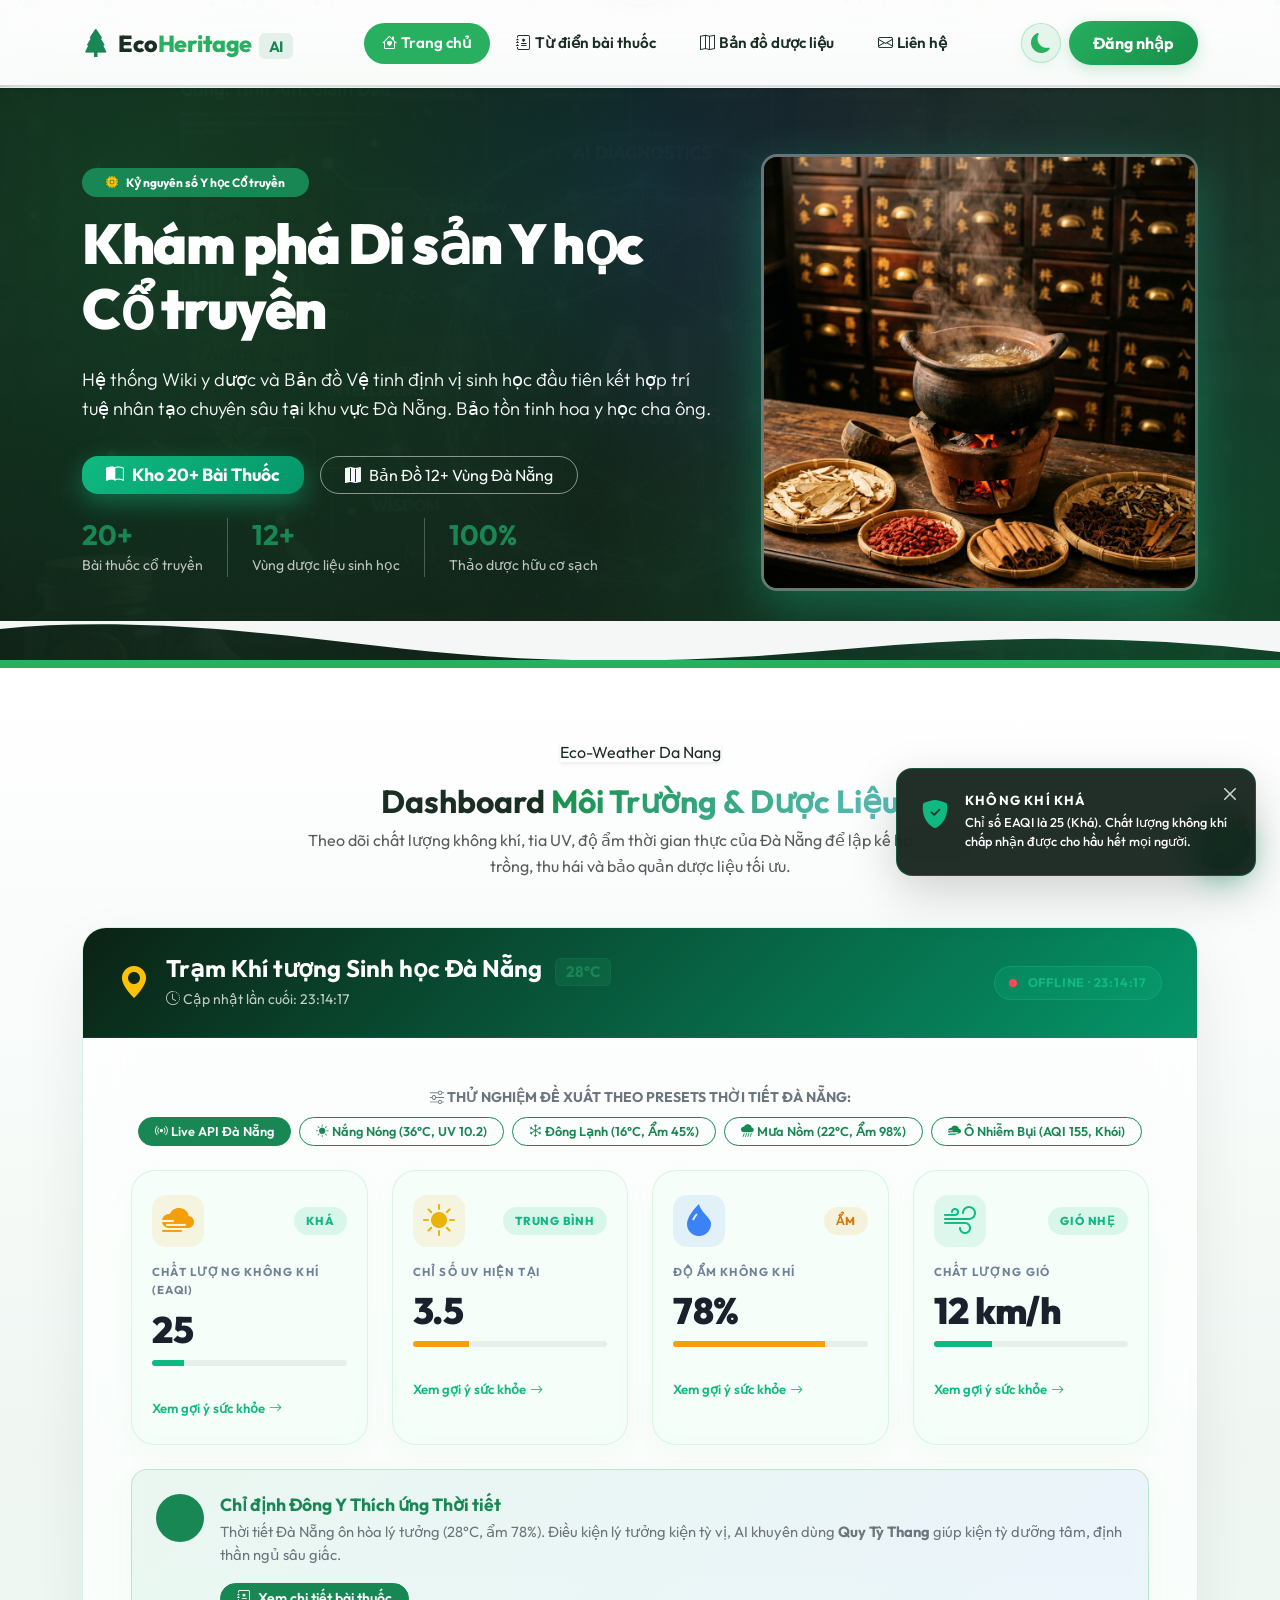
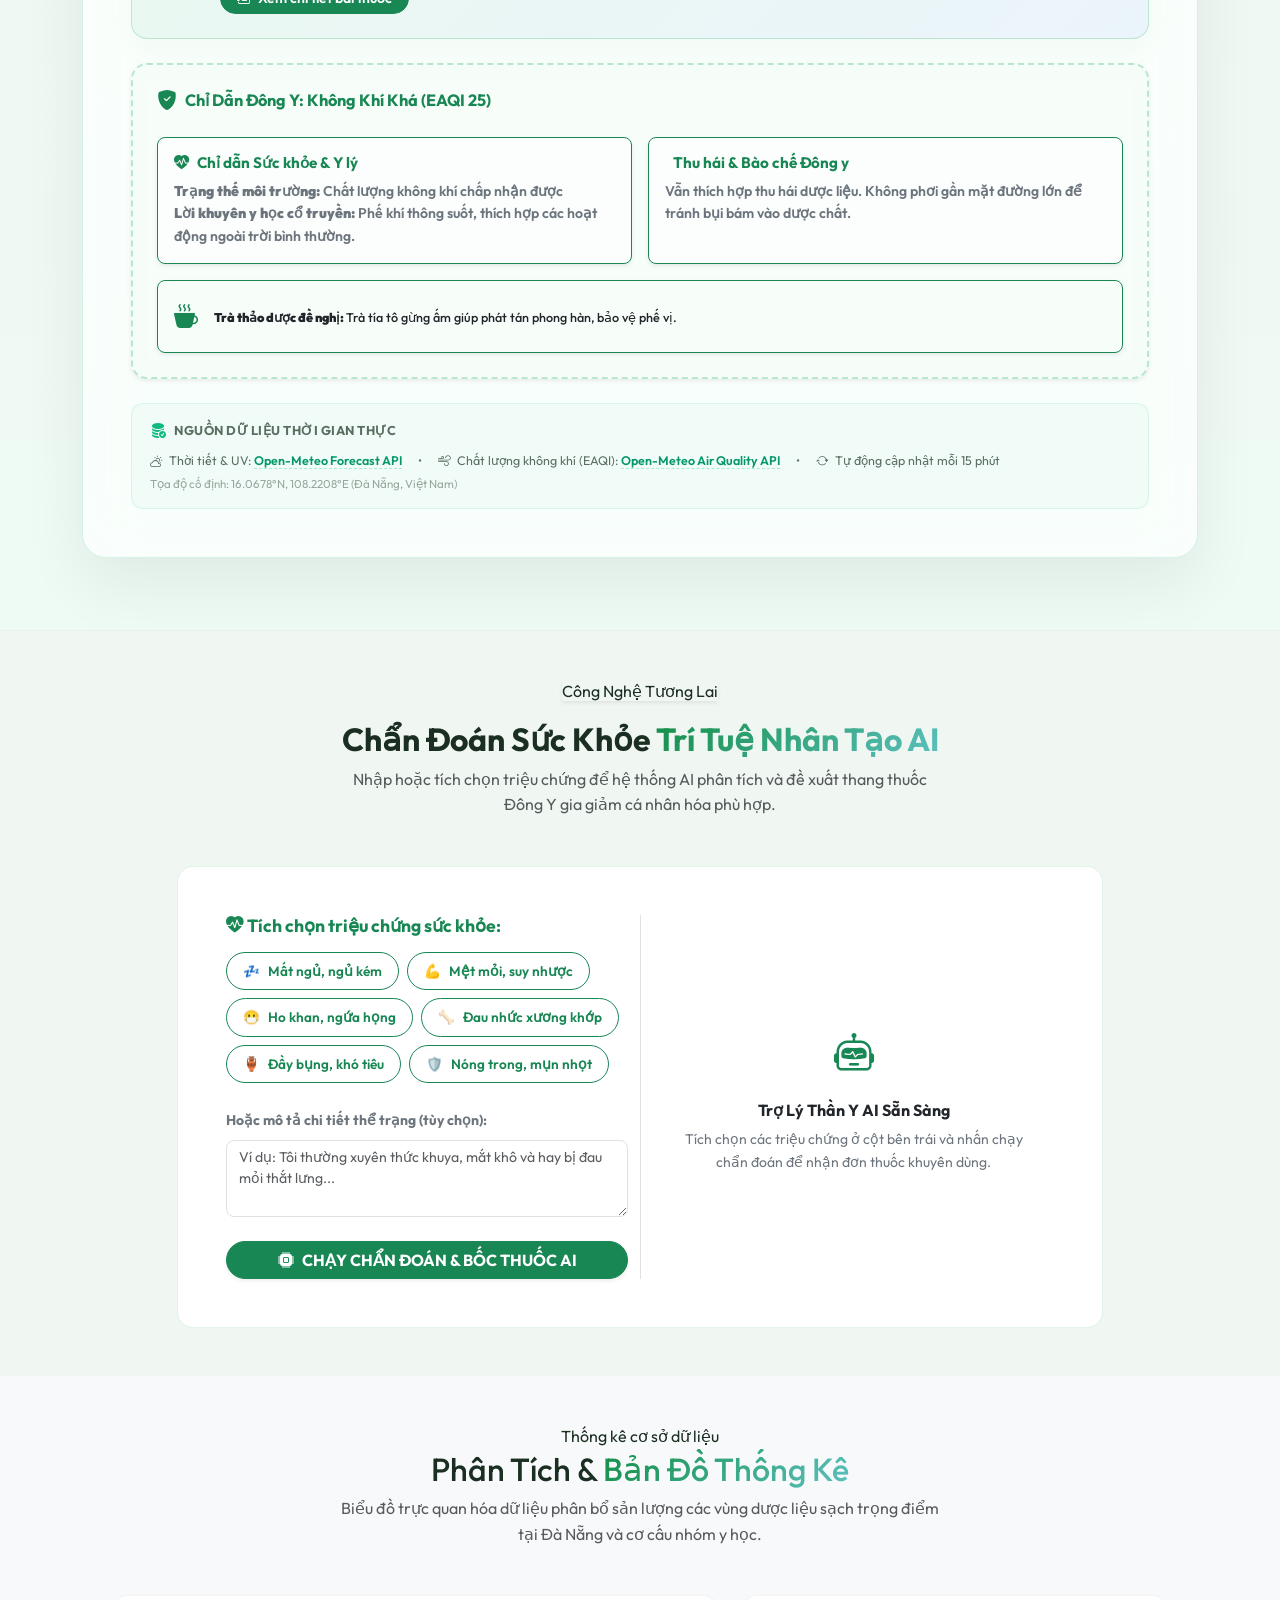
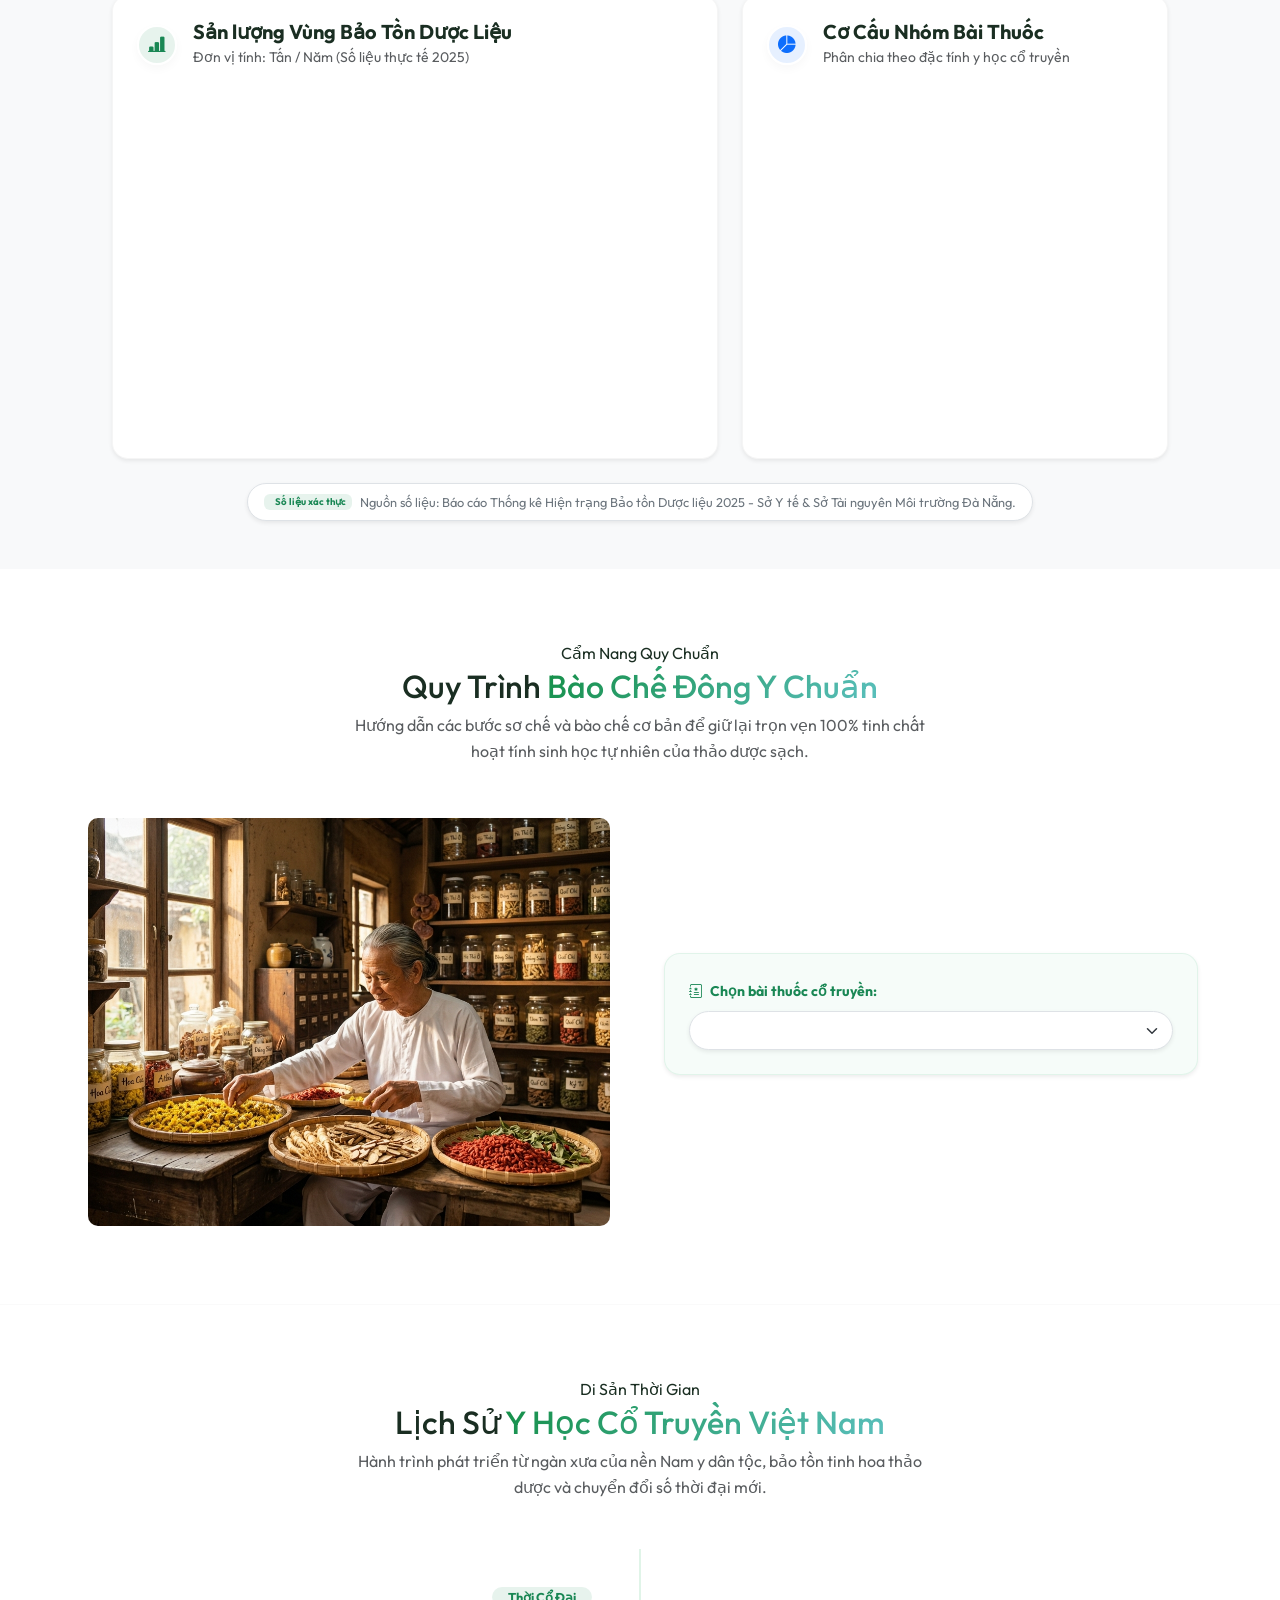
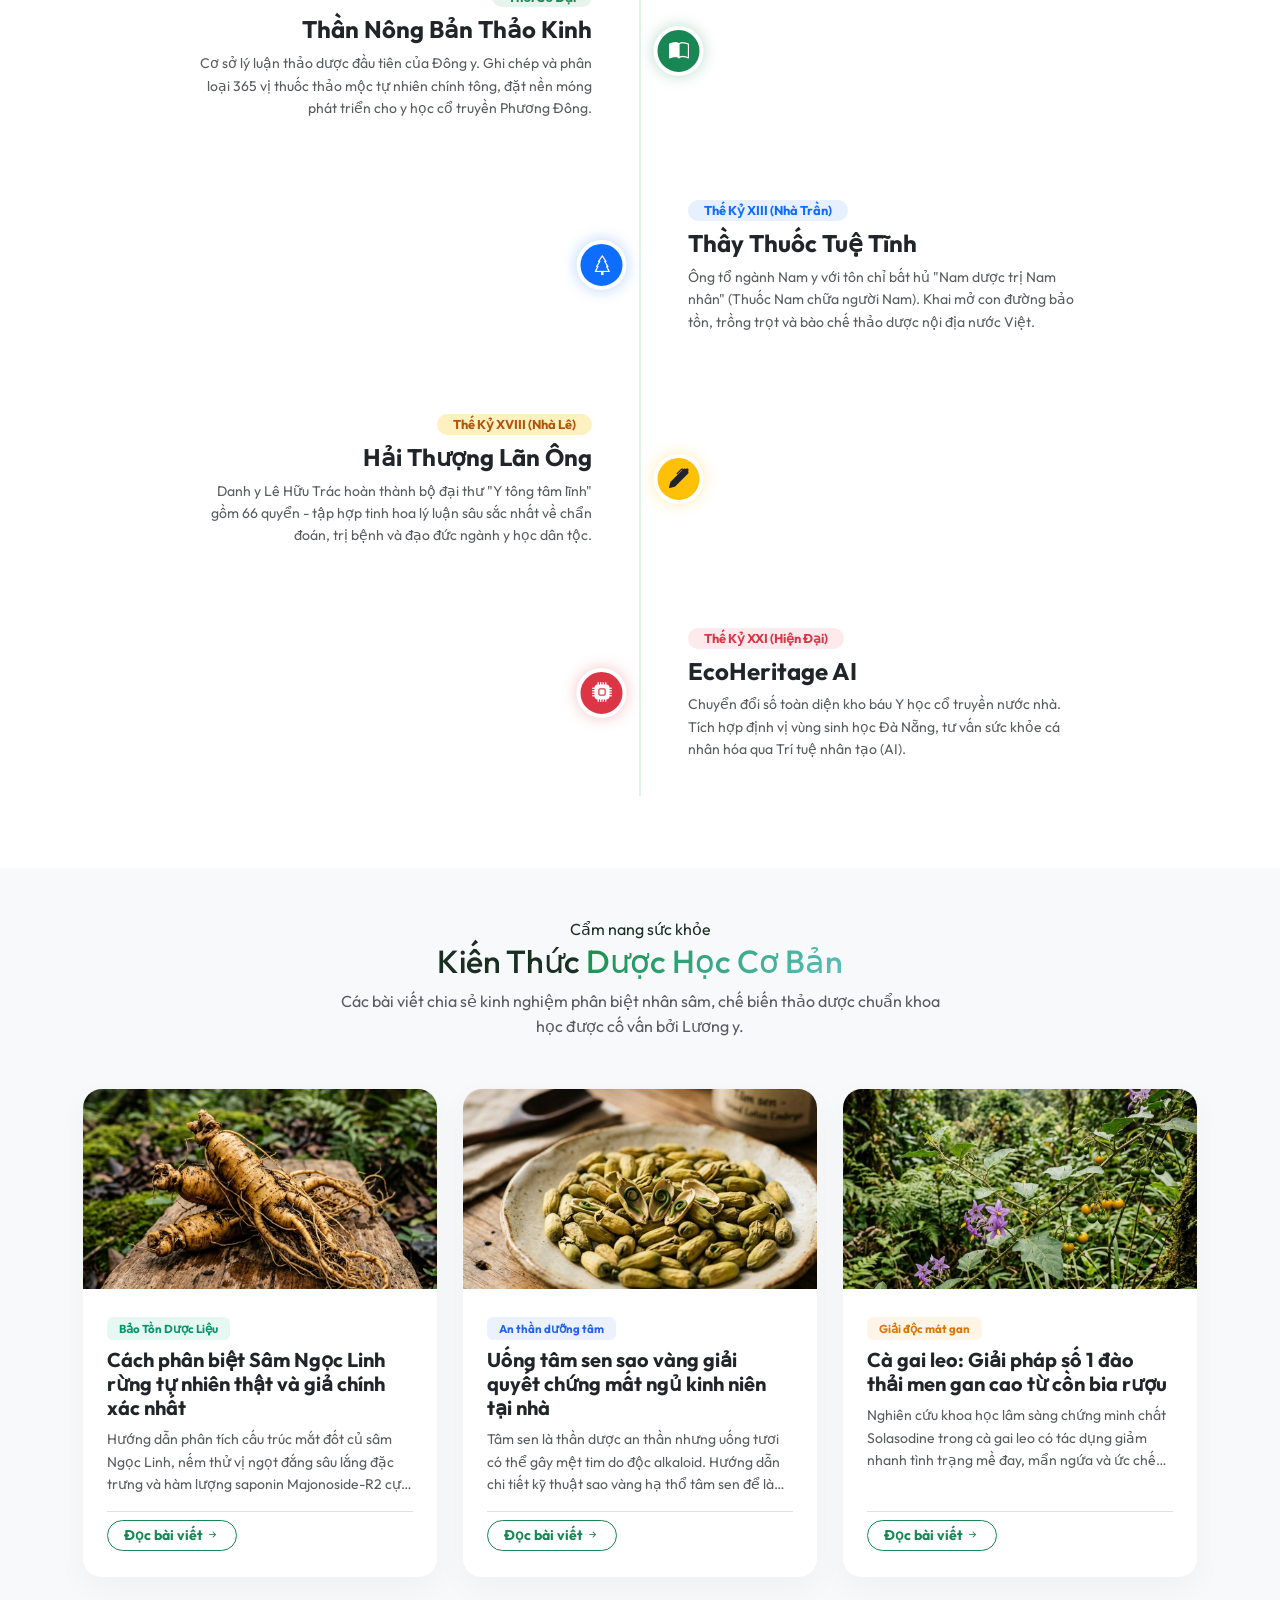
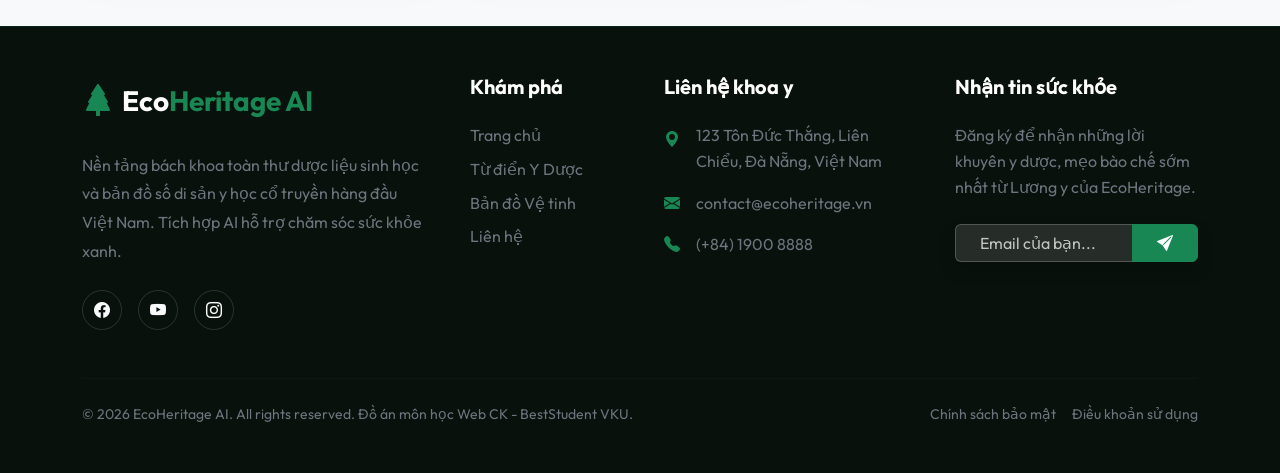
==== commit 14a37376: "Bổ sung chú thích tiếng Việt cho script.js và api/chat.js, thêm công cụ kiểm tra validate.js, và cập" ====
--- a/index.html
+++ b/index.html
@@ -23,8 +23,8 @@
     <link href="https://cdn.jsdelivr.net/npm/aos@2.3.4/dist/aos.css" rel="stylesheet">
     <script src="https://cdn.jsdelivr.net/npm/vanilla-tilt@1.8.1/dist/vanilla-tilt.min.js"></script>
 
-    <link rel="stylesheet" href="style.css?v=25.1">
-    <link rel="stylesheet" href="v5-premium.css?v=25.1">
+    <link rel="stylesheet" href="style.css?v=27.0">
+    <link rel="stylesheet" href="v5-premium.css?v=27.0">
     <meta name="theme-color" content="#2eb366">
     <!-- Structured Data JSON-LD -->
     <script type="application/ld+json">
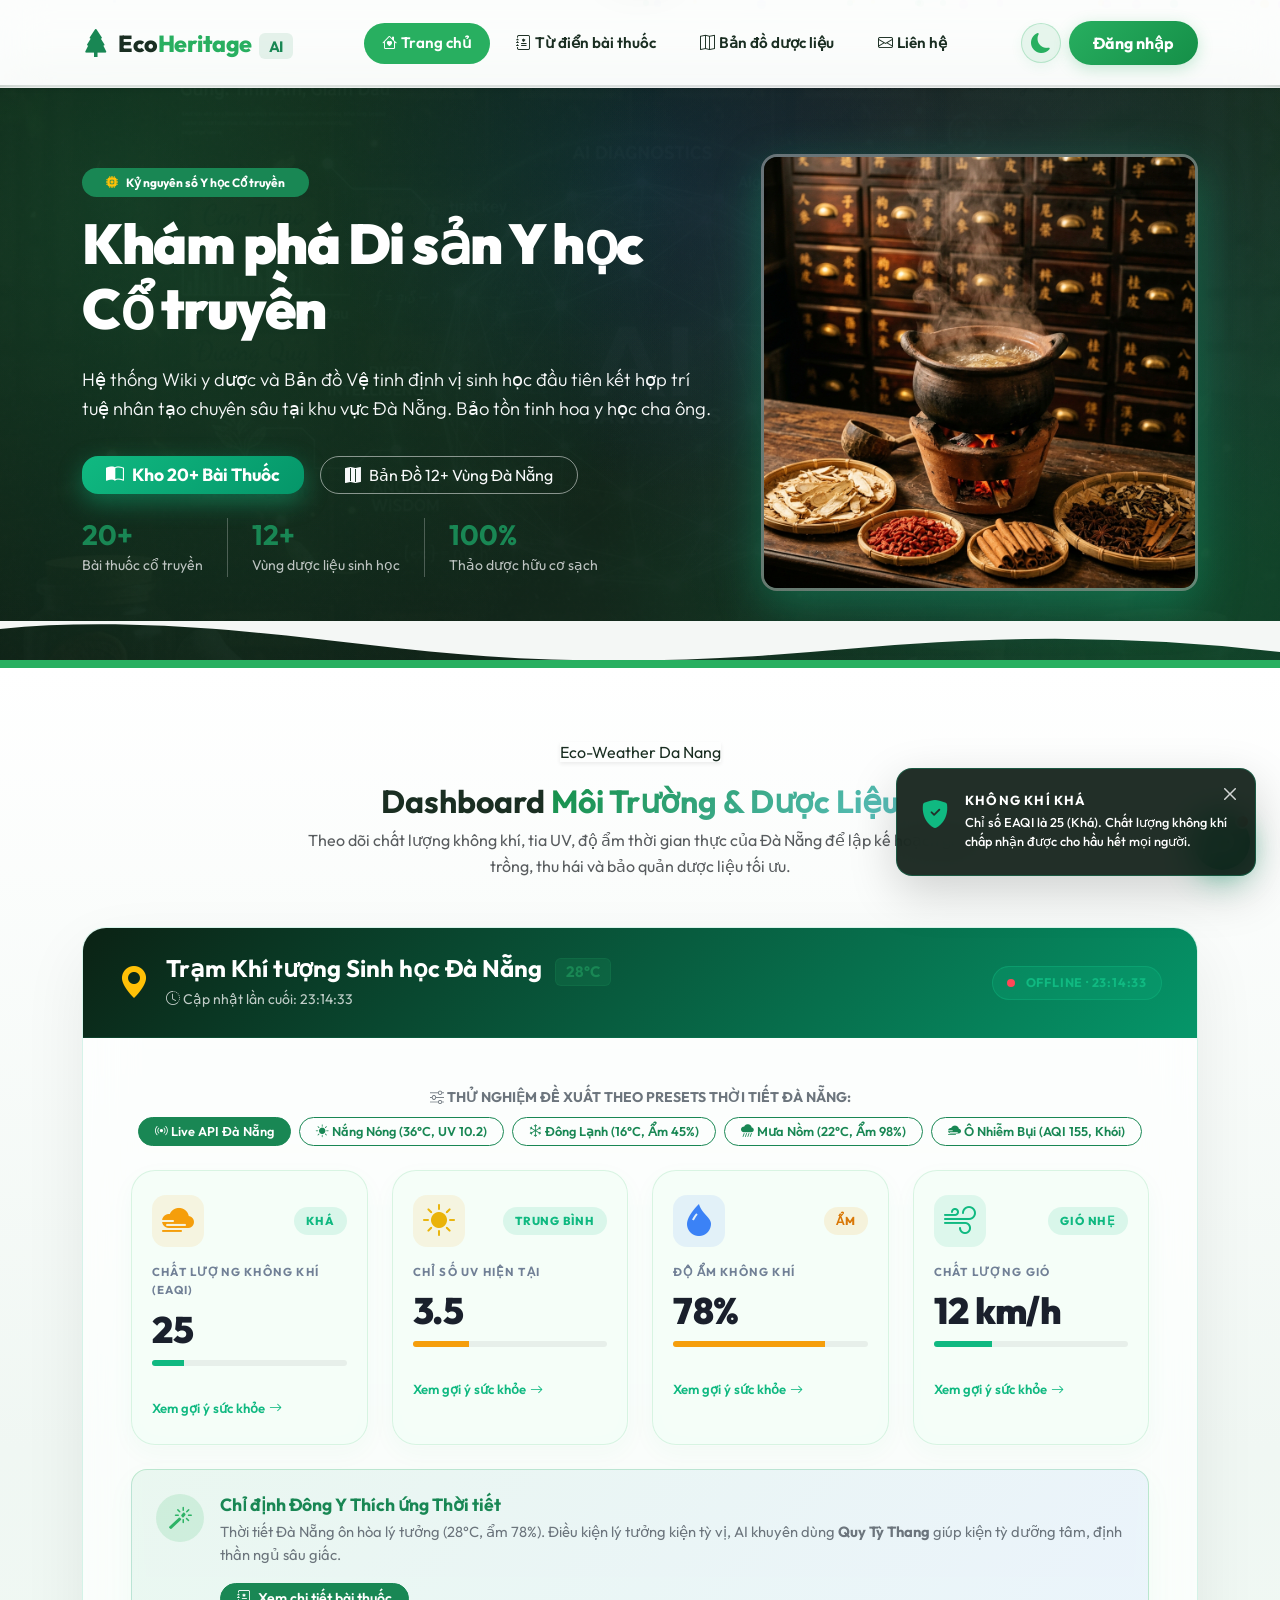
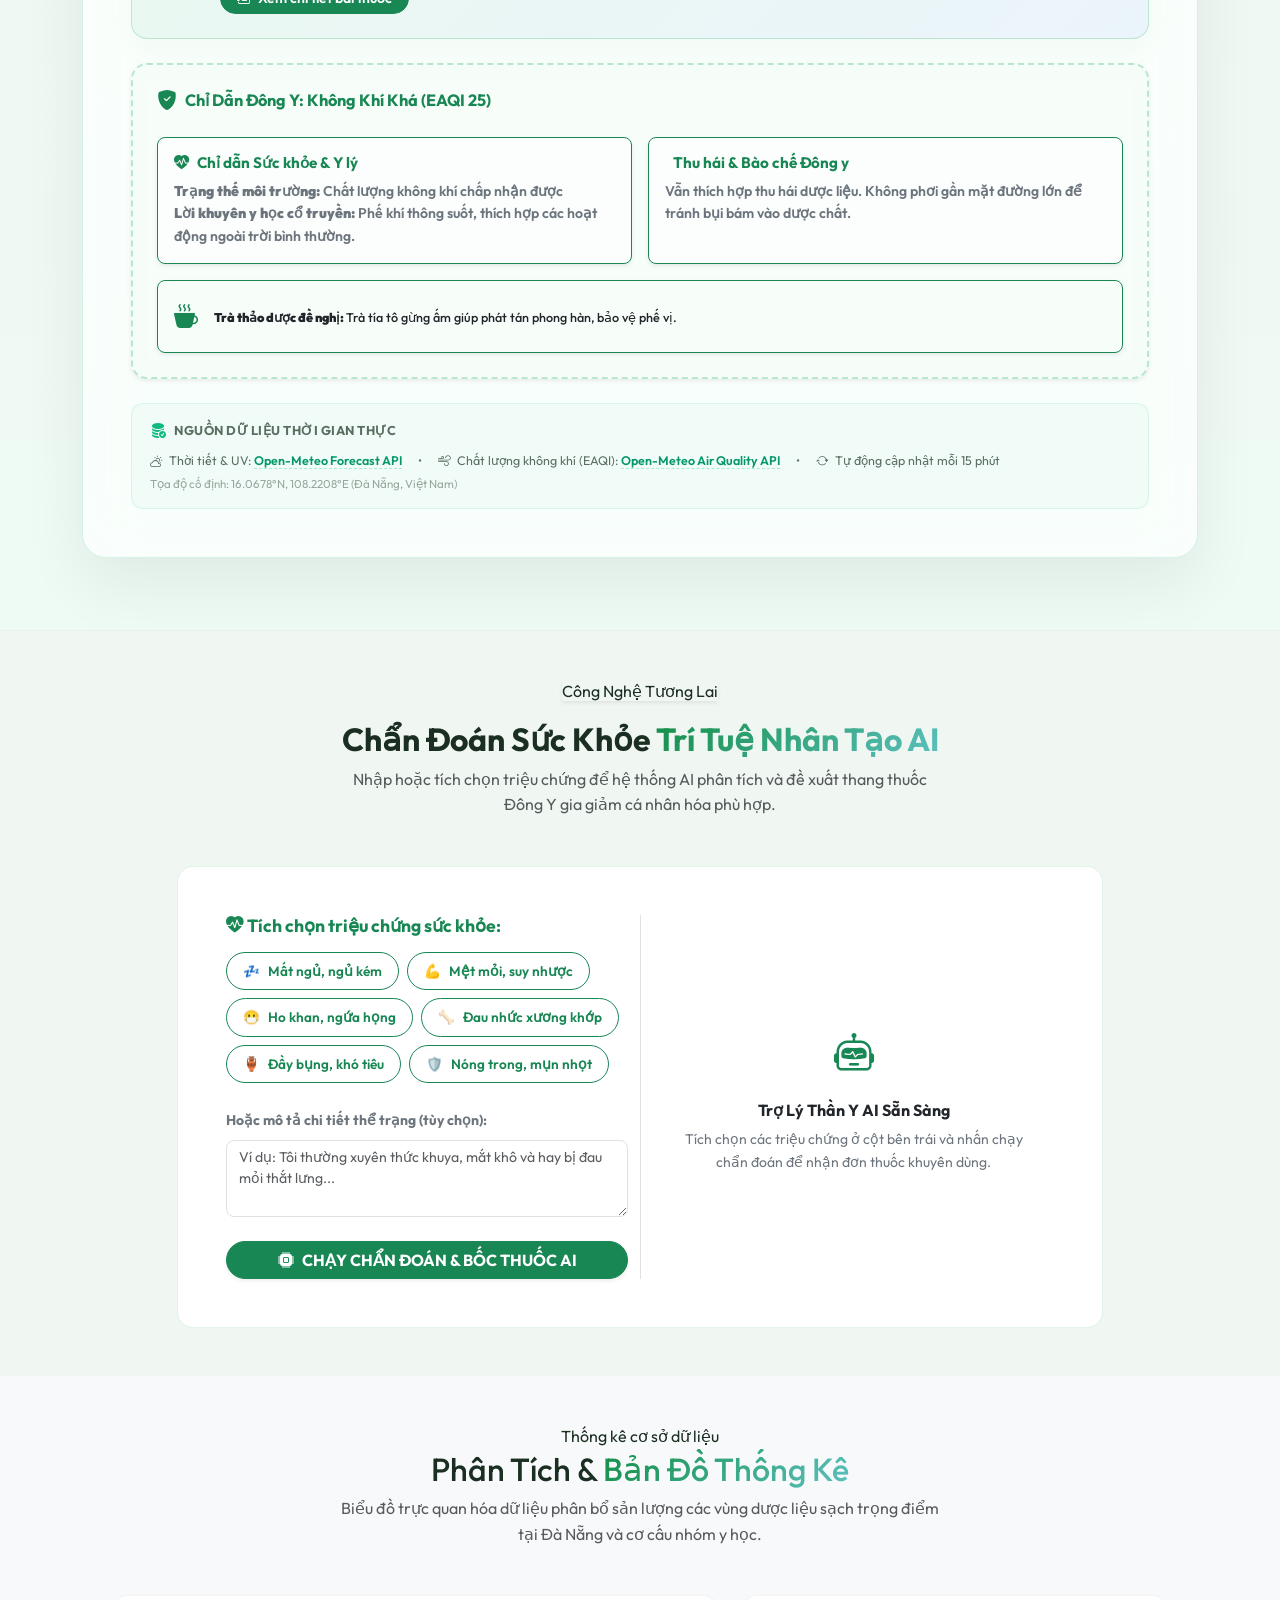
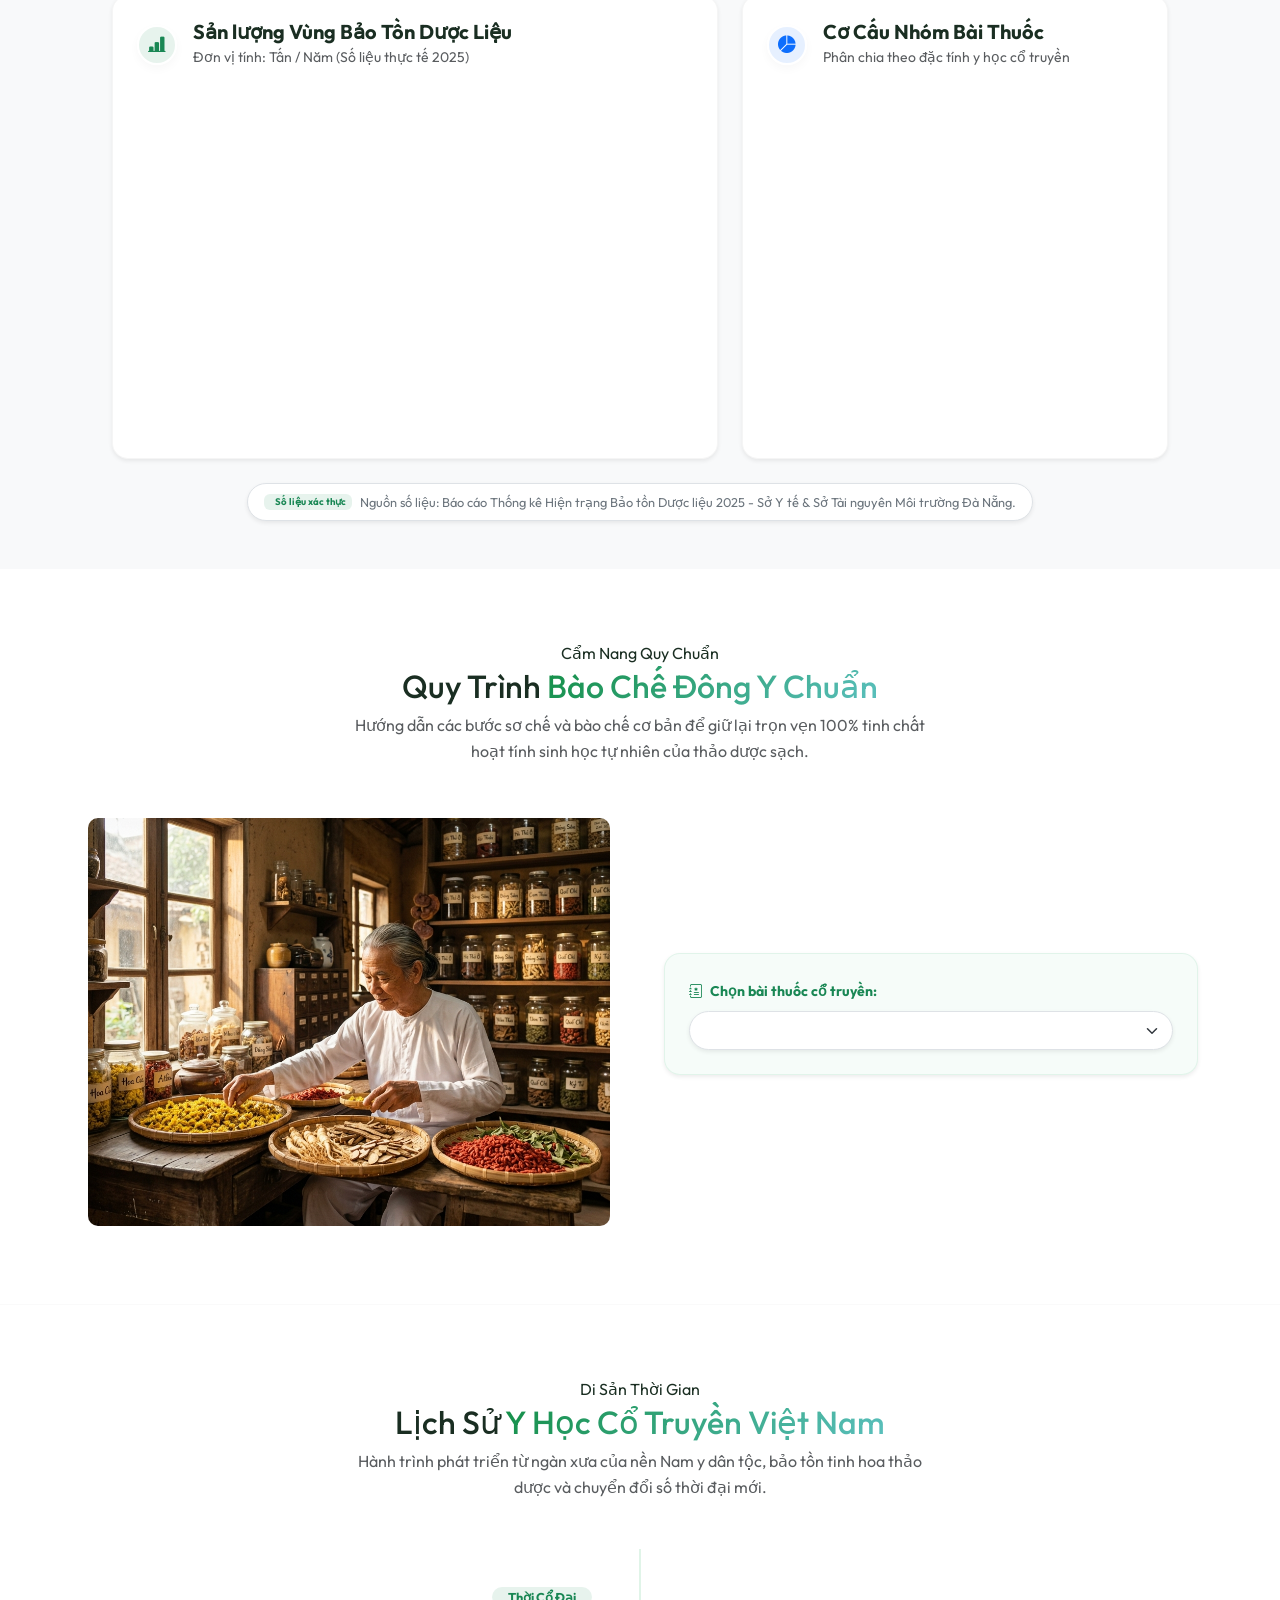
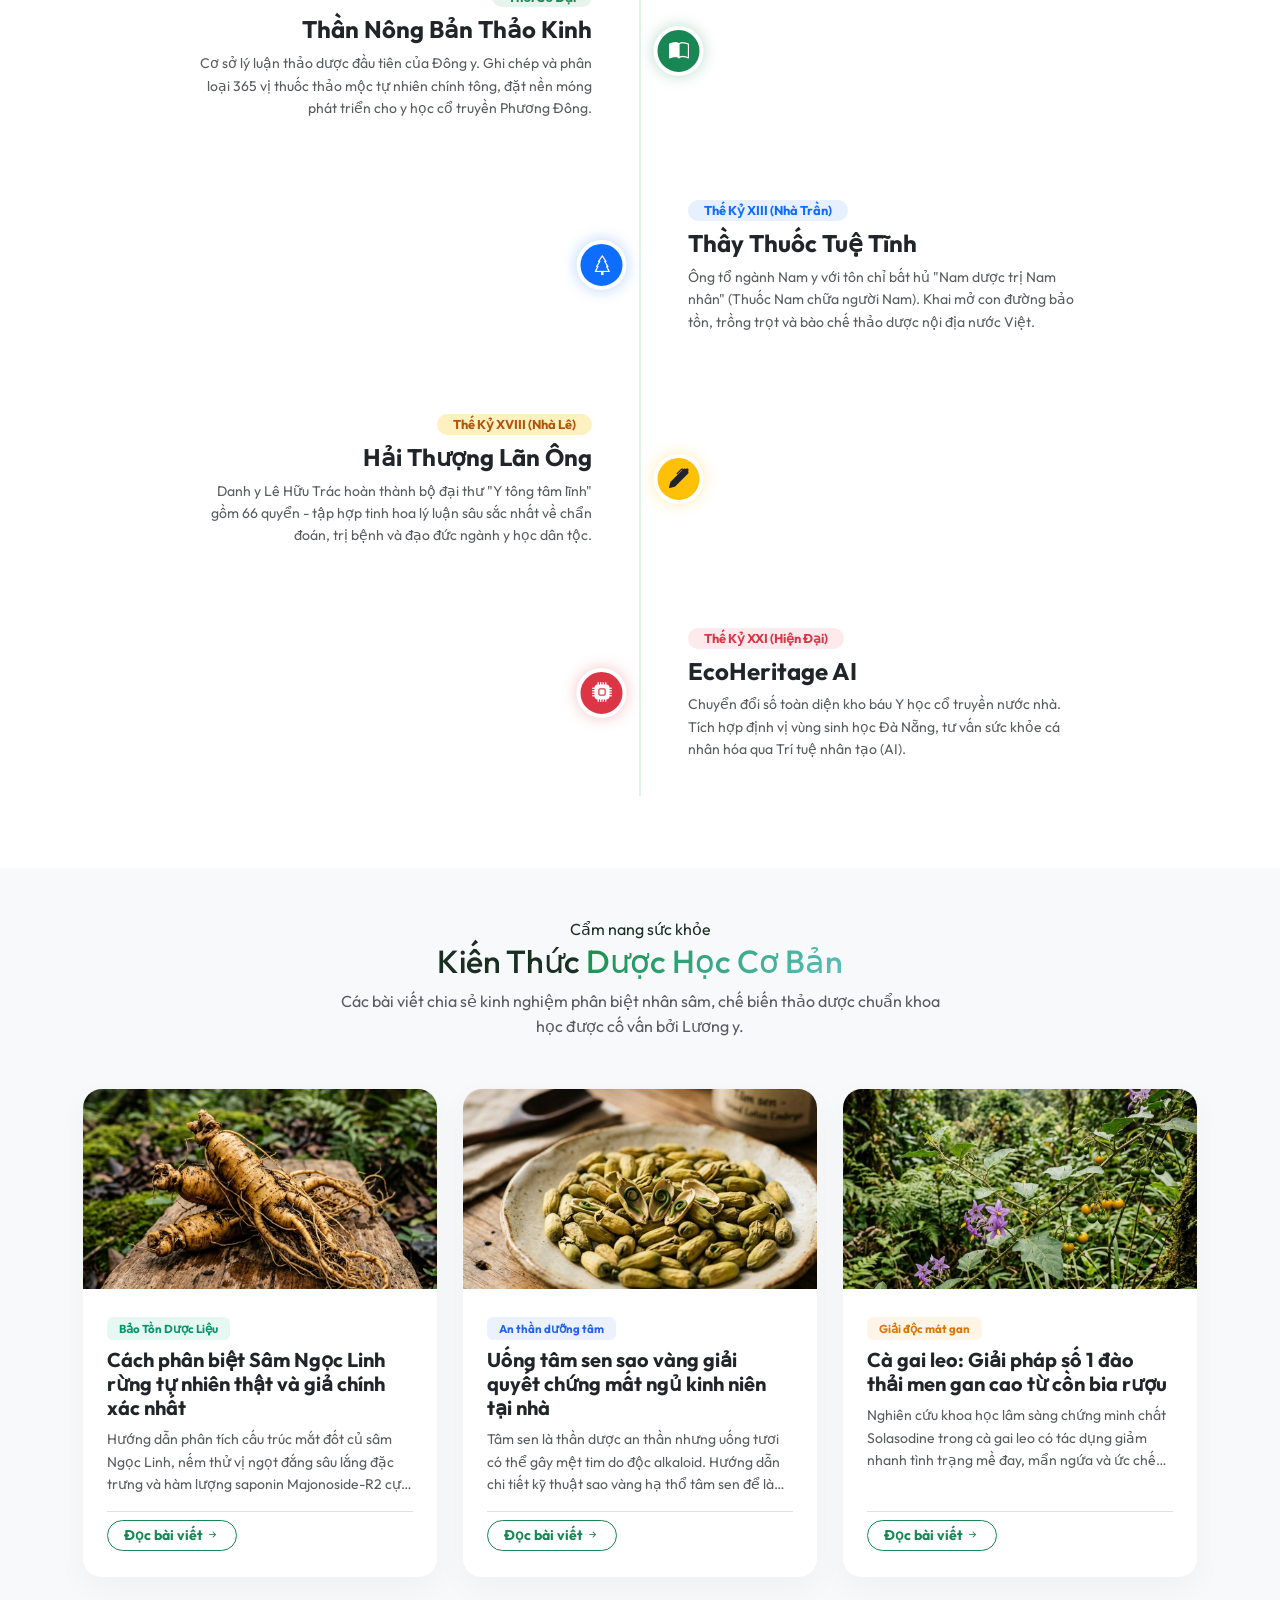
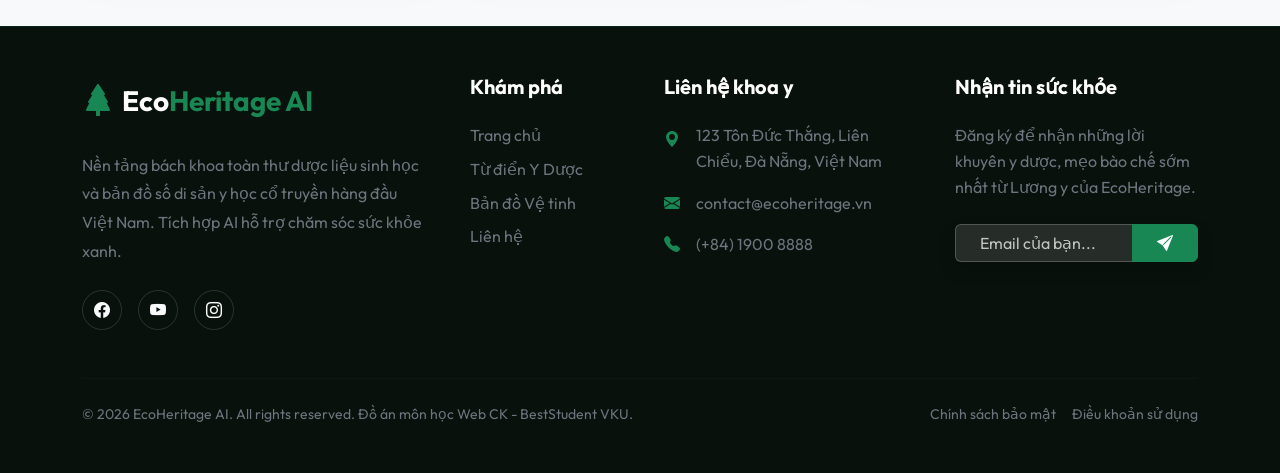
==== commit 9f577f14: "fix: resolve weather adaptive card icon display issue and normalize prescription names in dictionary" ====
--- a/index.html
+++ b/index.html
@@ -284,7 +284,7 @@
                             <div class="col-12 mt-4 stagger-item">
                                 <div class="p-4 rounded-4 shadow-sm border position-relative overflow-hidden" id="weatherAdaptiveCard" style="background: linear-gradient(135deg, rgba(46,179,102,0.08) 0%, rgba(59,130,246,0.08) 100%); border: 1.5px solid rgba(46, 179, 102, 0.25) !important;">
                                     <div class="d-flex align-items-start gap-3">
-                                        <div class="rounded-circle bg-success bg-opacity-20 p-2 text-success d-flex align-items-center justify-content-center" style="width: 48px; height: 48px; flex-shrink: 0;">
+                                        <div class="rounded-circle d-flex align-items-center justify-content-center" style="width: 48px; height: 48px; flex-shrink: 0; background: rgba(46, 179, 102, 0.15) !important; color: #2eb366 !important;">
                                             <i class="bi bi-magic fs-4"></i>
                                         </div>
                                         <div>
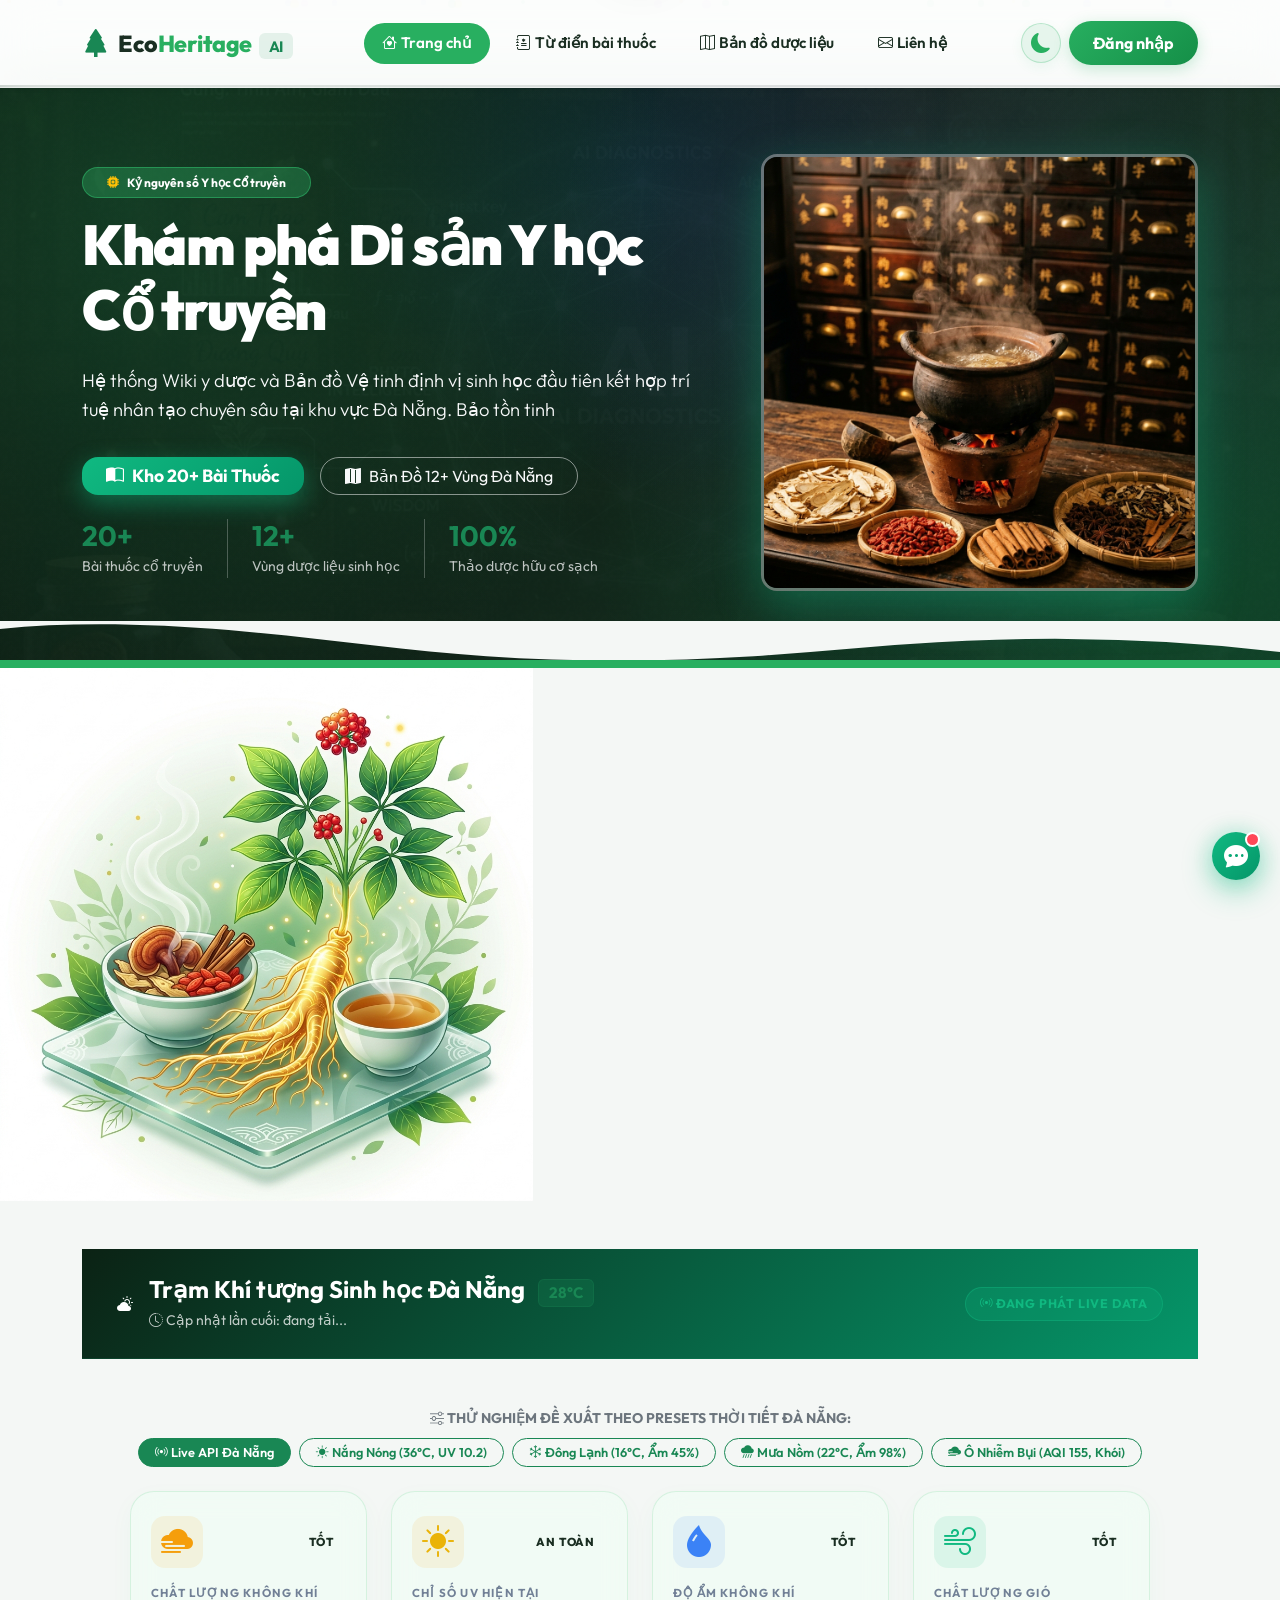
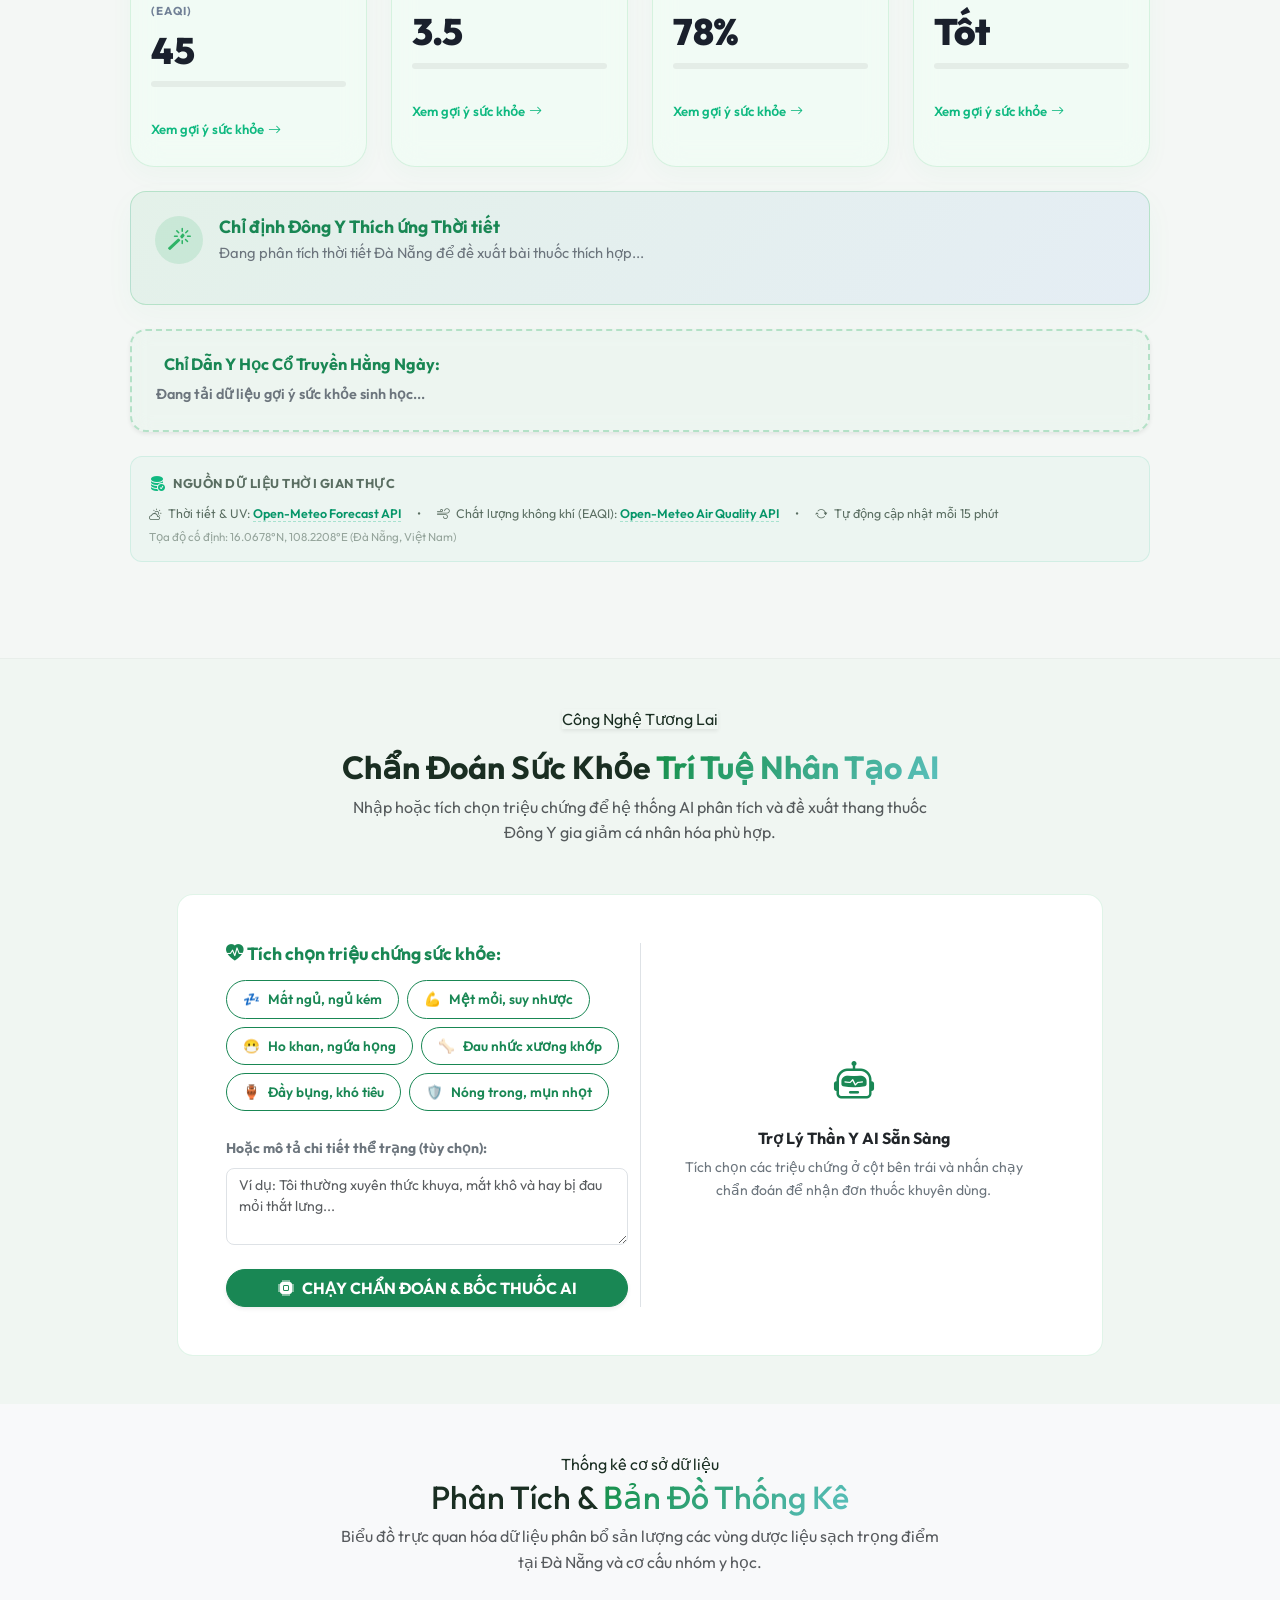
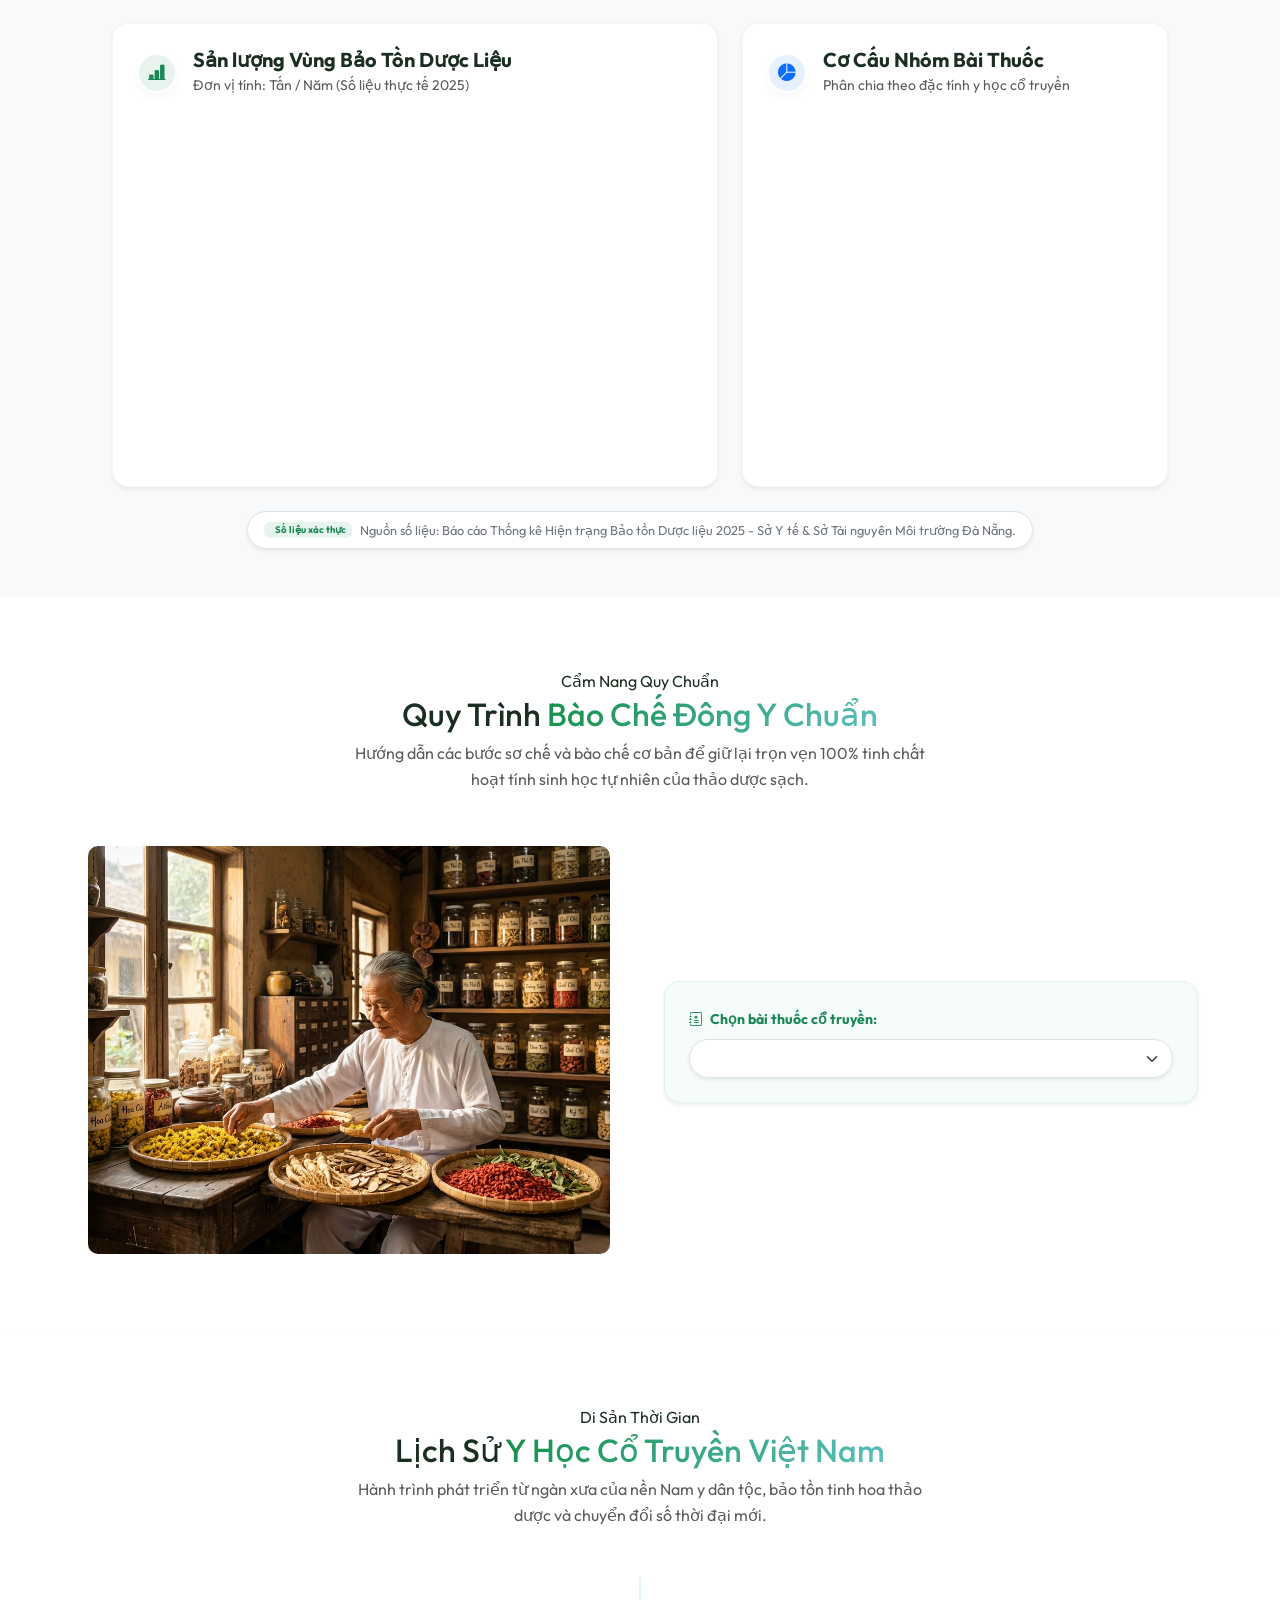
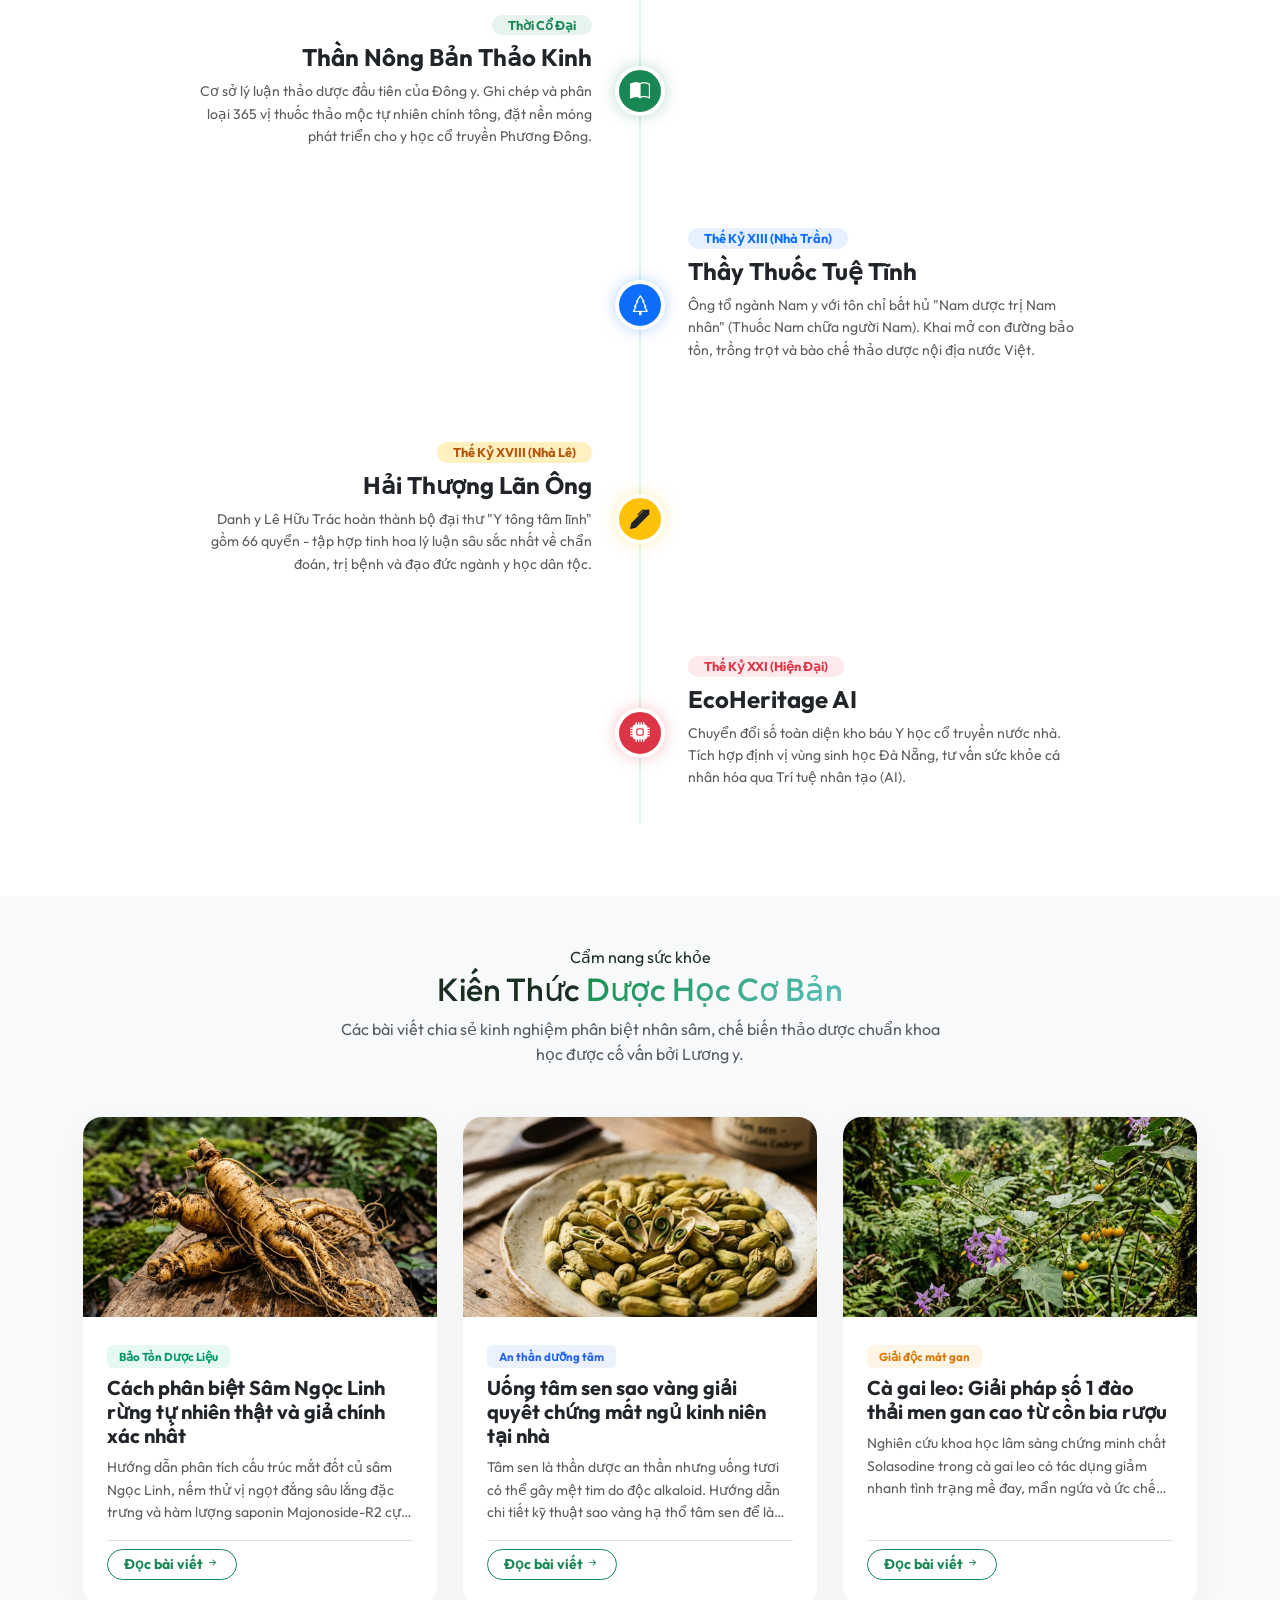
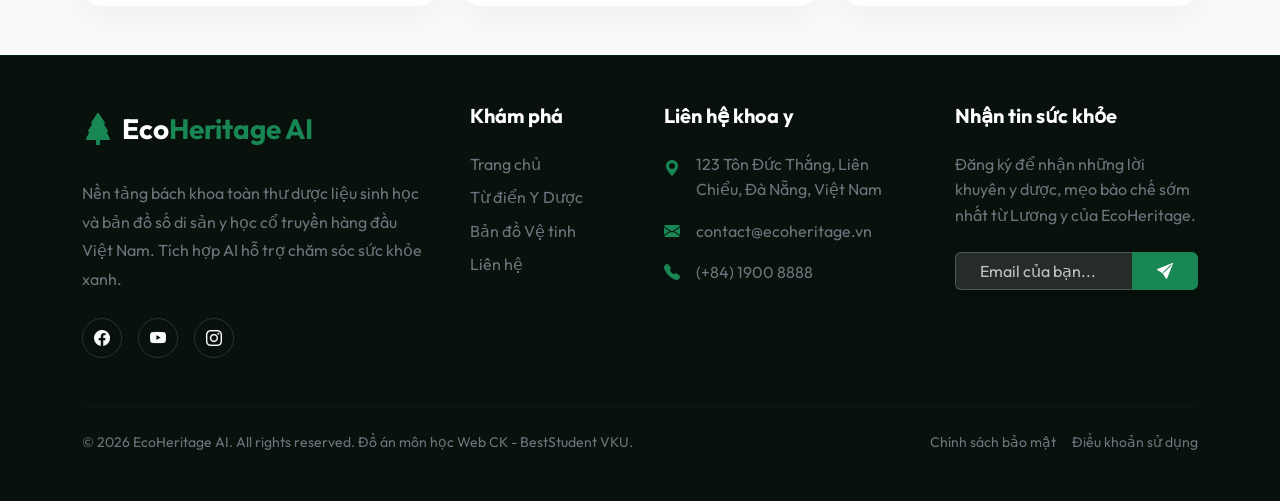
==== commit 764ea9ef: "style: rename premium CSS, fix timeline layout centering, refactor inline styles, and improve color " ====
--- a/index.html
+++ b/index.html
@@ -24,7 +24,7 @@
     <script src="https://cdn.jsdelivr.net/npm/vanilla-tilt@1.8.1/dist/vanilla-tilt.min.js"></script>
 
     <link rel="stylesheet" href="style.css?v=27.0">
-    <link rel="stylesheet" href="v5-premium.css?v=27.0">
+    <link rel="stylesheet" href="components-extra.css?v=27.0">
     <meta name="theme-color" content="#2eb366">
     <!-- Structured Data JSON-LD -->
     <script type="application/ld+json">
@@ -128,7 +128,7 @@
             <div class="container position-relative z-1 py-1">
                 <div class="row align-items-center g-5">
                     <div class="col-lg-7 text-center text-lg-start" data-aos="fade-right">
-                        <span class="badge bg-success bg-opacity-20 text-white rounded-pill px-4 py-2 mb-3"><i class="bi bi-cpu-fill me-2 text-warning"></i>Kỷ nguyên số Y học Cổ truyền</span>
+                        <span class="badge rounded-pill px-4 py-2 mb-3" style="background: rgba(46, 179, 102, 0.35) !important; color: #ffffff !important; border: 1px solid rgba(46, 179, 102, 0.6) !important;"><i class="bi bi-cpu-fill me-2 text-warning"></i>Kỷ nguyên số Y học Cổ truyền</span>
                         <h1 class="hero-title text-white">Khám phá Di sản Y học Cổ truyền</h1>
                         <p class="lead text-light mb-4" style="font-size: 1.15rem; max-width: 650px;">
                             Hệ thống Wiki y dược và Bản đồ Vệ tinh định vị sinh học đầu tiên kết hợp trí tuệ nhân tạo chuyên sâu tại khu vực Đà Nẵng. Bảo tồn tinh hoa y học cha ông.
@@ -167,20 +167,23 @@
                 </svg>
             </div>
         </section>
-
-        <!-- 3. DASHBOARD MÔI TRƯỜNG Ä À NẴNG REAL-TIME -->
-        <section class="py-5 position-relative z-1" id="aqi-dashboard">
-            <div class="container py-4">
-                <div class="text-center mb-5" data-aos="fade-up">
-                    <span class="section-badge shadow-sm">Eco-Weather Da Nang</span>
-                    <h2 class="section-title fw-bolder mt-3">Dashboard <span class="gradient-text-green">Môi Trường & Dược Liệu</span></h2>
-                    <p class="text-muted mx-auto fs-6" style="max-width: 700px;">Theo dõi chất lượng không khí, tia UV, độ ẩm thời gian thực của Đà Nẵng để lập kế hoạch gieo trồng, thu hái và bảo quản dược liệu tối ưu.</p>
-                </div>
-
-                <div class="dashboard-card" data-aos="fade-up">
-                    <div class="dashboard-header-bg d-flex flex-wrap justify-content-between align-items-center gap-3">
+                    </div>
+                    <div class="col-lg-5 position-relative d-none d-lg-block" data-aos="fade-left">
+                        <div class="hero-graphic-container">
+                            <img src="./images/hero_vector.png" class="w-100 h-auto hero-pulse-img" alt="EcoHeritage AI Graphic" loading="eager" onerror="this.onerror=null; this.src='https://images.unsplash.com/photo-1512290923902-8a9f81dc236c?auto=format&fit=crop&q=80&w=800';">
+                        </div>
+                    </div>
+                </div>
+            </div>
+        </section>
+
+        <!-- 3. TRẠM KHÍ TƯỢNG VÀ CHỈ SỐ SỨC KHỎE SINH HỌC -->
+        <section class="py-5 bg-offwhite position-relative overflow-hidden z-1" id="weather-section">
+            <div class="container">
+                <div class="glass-card-premium w-100 overflow-hidden" data-aos="zoom-in">
+                    <div class="dashboard-header-bg p-4 p-md-5 text-white d-flex justify-content-between align-items-center flex-wrap gap-3">
                         <div class="d-flex align-items-center gap-3">
-                            <i class="bi bi-geo-alt-fill fs-2 text-warning"></i>
+                            <div class="weather-header-icon"><i class="bi bi-cloud-sun-fill"></i></div>
                             <div>
                                 <h4 class="fw-bold mb-0">Trạm Khí tượng Sinh học <span id="weatherLocationName">Đà Nẵng</span> <span class="ms-2 badge bg-success bg-opacity-25 text-success border border-success border-opacity-25" id="headerTemp" style="font-size: 0.95rem;">28°C</span></h4>
                                 <small class="opacity-75"><i class="bi bi-clock-history"></i> Cập nhật lần cuối: <span id="weatherUpdateTime">đang tải...</span></small>
@@ -194,11 +197,11 @@
                         <div class="mb-4 text-center">
                             <span class="small fw-bold text-secondary d-block mb-2"><i class="bi bi-sliders"></i> THỬ NGHIỆM ĐỀ XUẤT THEO PRESETS THỜI TIẾT ĐÀ NẴNG:</span>
                             <div class="d-flex flex-wrap justify-content-center gap-2">
-                                <button class="btn btn-sm btn-outline-success rounded-pill px-3 py-1.5 text-nowrap weather-preset-btn active" data-preset="live" style="font-size: 0.8rem; font-weight: 600;"><i class="bi bi-broadcast"></i> Live API Đà Nẵng</button>
-                                <button class="btn btn-sm btn-outline-success rounded-pill px-3 py-1.5 text-nowrap weather-preset-btn" data-preset="hot" style="font-size: 0.8rem; font-weight: 600;"><i class="bi bi-sun-fill"></i> Nắng Nóng (36°C, UV 10.2)</button>
-                                <button class="btn btn-sm btn-outline-success rounded-pill px-3 py-1.5 text-nowrap weather-preset-btn" data-preset="cold" style="font-size: 0.8rem; font-weight: 600;"><i class="bi bi-snow"></i> Đông Lạnh (16°C, Ẩm 45%)</button>
-                                <button class="btn btn-sm btn-outline-success rounded-pill px-3 py-1.5 text-nowrap weather-preset-btn" data-preset="humid" style="font-size: 0.8rem; font-weight: 600;"><i class="bi bi-cloud-rain-heavy-fill"></i> Mưa Nồm (22°C, Ẩm 98%)</button>
-                                <button class="btn btn-sm btn-outline-success rounded-pill px-3 py-1.5 text-nowrap weather-preset-btn" data-preset="polluted" style="font-size: 0.8rem; font-weight: 600;"><i class="bi bi-cloud-haze2-fill"></i> Ô Nhiễm Bụi (AQI 155, Khói)</button>
+                                <button class="btn btn-sm btn-outline-success rounded-pill px-3 py-1.5 weather-preset-btn active" data-preset="live"><i class="bi bi-broadcast"></i> Live API Đà Nẵng</button>
+                                <button class="btn btn-sm btn-outline-success rounded-pill px-3 py-1.5 weather-preset-btn" data-preset="hot"><i class="bi bi-sun-fill"></i> Nắng Nóng (36°C, UV 10.2)</button>
+                                <button class="btn btn-sm btn-outline-success rounded-pill px-3 py-1.5 weather-preset-btn" data-preset="cold"><i class="bi bi-snow"></i> Đông Lạnh (16°C, Ẩm 45%)</button>
+                                <button class="btn btn-sm btn-outline-success rounded-pill px-3 py-1.5 weather-preset-btn" data-preset="humid"><i class="bi bi-cloud-rain-heavy-fill"></i> Mưa Nồm (22°C, Ẩm 98%)</button>
+                                <button class="btn btn-sm btn-outline-success rounded-pill px-3 py-1.5 weather-preset-btn" data-preset="polluted"><i class="bi bi-cloud-haze2-fill"></i> Ô Nhiễm Bụi (AQI 155, Khói)</button>
                             </div>
                         </div>
 
@@ -527,10 +530,9 @@
                             <h4 class="fw-bold text-dark mb-2">Thần Nông Bản Thảo Kinh</h4>
                             <p class="text-muted small mb-0">Cơ sở lý luận thảo dược đầu tiên của Đông y. Ghi chép và phân loại 365 vị thuốc thảo mộc tự nhiên chính tông, đặt nền móng phát triển cho y học cổ truyền Phương Đông.</p>
                         </div>
-                        <div class="col-md-6 ps-md-5 timeline-marker-wrapper d-none d-md-block">
-                            <div class="timeline-marker bg-success rounded-circle d-flex align-items-center justify-content-center" style="width: 50px; height: 50px; border: 4px solid #fff; box-shadow: 0 0 15px rgba(25,135,84,0.3); transform: translateX(-69%);">
-                                <i class="bi bi-book-half text-white fs-5"></i>
-                            </div>
+                        <div class="col-md-6"></div>
+                        <div class="timeline-marker bg-success rounded-circle d-flex align-items-center justify-content-center d-none d-md-flex" style="position: absolute; left: 50%; top: 50%; transform: translate(-50%, -50%); width: 50px; height: 50px; border: 4px solid #fff; box-shadow: 0 0 15px rgba(25,135,84,0.3); z-index: 3;">
+                            <i class="bi bi-book-half text-white fs-5"></i>
                         </div>
                     </div>
                     
@@ -541,24 +543,22 @@
                             <h4 class="fw-bold text-dark mb-2">Thầy Thuốc Tuệ Tĩnh</h4>
                             <p class="text-muted small mb-0">Ông tổ ngành Nam y với tôn chỉ bất hủ "Nam dược trị Nam nhân" (Thuốc Nam chữa người Nam). Khai mở con đường bảo tồn, trồng trọt và bào chế thảo dược nội địa nước Việt.</p>
                         </div>
-                        <div class="col-md-6 pe-md-5 text-md-end timeline-marker-wrapper d-none d-md-block">
-                            <div class="timeline-marker bg-primary rounded-circle d-flex align-items-center justify-content-center" style="width: 50px; height: 50px; border: 4px solid #fff; box-shadow: 0 0 15px rgba(13,110,253,0.3); transform: translateX(69%); float: right;">
-                                <i class="bi bi-tree text-white fs-5"></i>
-                            </div>
+                        <div class="col-md-6"></div>
+                        <div class="timeline-marker bg-primary rounded-circle d-flex align-items-center justify-content-center d-none d-md-flex" style="position: absolute; left: 50%; top: 50%; transform: translate(-50%, -50%); width: 50px; height: 50px; border: 4px solid #fff; box-shadow: 0 0 15px rgba(13,110,253,0.3); z-index: 3;">
+                            <i class="bi bi-tree text-white fs-5"></i>
                         </div>
                     </div>
                     
                     <!-- Item 3 -->
                     <div class="row g-4 align-items-center timeline-item position-relative mb-5" style="z-index: 2;" data-aos="fade-right">
                         <div class="col-md-6 text-md-end pe-md-5 timeline-content-wrapper">
-                            <span class="badge bg-warning bg-opacity-25 text-warning text-darken mb-2 px-3 py-1 rounded-pill fw-bold" style="font-size: 0.8rem; color: #b45309 !important;">Thế Kỷ XVIII (Nhà Lê)</span>
+                            <span class="badge bg-warning bg-opacity-25 text-warning text-darken mb-2 px-3 py-1 rounded-pill fw-bold" style="font-size: 0.8rem;">Thế Kỷ XVIII (Nhà Lê)</span>
                             <h4 class="fw-bold text-dark mb-2">Hải Thượng Lãn Ông</h4>
                             <p class="text-muted small mb-0">Danh y Lê Hữu Trác hoàn thành bộ đại thư "Y tông tâm lĩnh" gồm 66 quyển - tập hợp tinh hoa lý luận sâu sắc nhất về chẩn đoán, trị bệnh và đạo đức ngành y học dân tộc.</p>
                         </div>
-                        <div class="col-md-6 ps-md-5 timeline-marker-wrapper d-none d-md-block">
-                            <div class="timeline-marker bg-warning rounded-circle d-flex align-items-center justify-content-center" style="width: 50px; height: 50px; border: 4px solid #fff; box-shadow: 0 0 15px rgba(255,193,7,0.3); transform: translateX(-69%);">
-                                <i class="bi bi-pen-fill text-dark fs-5"></i>
-                            </div>
+                        <div class="col-md-6"></div>
+                        <div class="timeline-marker bg-warning rounded-circle d-flex align-items-center justify-content-center d-none d-md-flex" style="position: absolute; left: 50%; top: 50%; transform: translate(-50%, -50%); width: 50px; height: 50px; border: 4px solid #fff; box-shadow: 0 0 15px rgba(255,193,7,0.3); z-index: 3;">
+                            <i class="bi bi-pen-fill text-dark fs-5"></i>
                         </div>
                     </div>
                     
@@ -569,10 +569,9 @@
                             <h4 class="fw-bold text-dark mb-2">EcoHeritage AI</h4>
                             <p class="text-muted small mb-0">Chuyển đổi số toàn diện kho báu Y học cổ truyền nước nhà. Tích hợp định vị vùng sinh học Đà Nẵng, tư vấn sức khỏe cá nhân hóa qua Trí tuệ nhân tạo (AI).</p>
                         </div>
-                        <div class="col-md-6 pe-md-5 text-md-end timeline-marker-wrapper d-none d-md-block">
-                            <div class="timeline-marker bg-danger rounded-circle d-flex align-items-center justify-content-center" style="width: 50px; height: 50px; border: 4px solid #fff; box-shadow: 0 0 15px rgba(220,53,69,0.3); transform: translateX(69%); float: right;">
-                                <i class="bi bi-cpu-fill text-white fs-5"></i>
-                            </div>
+                        <div class="col-md-6"></div>
+                        <div class="timeline-marker bg-danger rounded-circle d-flex align-items-center justify-content-center d-none d-md-flex" style="position: absolute; left: 50%; top: 50%; transform: translate(-50%, -50%); width: 50px; height: 50px; border: 4px solid #fff; box-shadow: 0 0 15px rgba(220,53,69,0.3); z-index: 3;">
+                            <i class="bi bi-cpu-fill text-white fs-5"></i>
                         </div>
                     </div>
                 </div>
@@ -960,7 +959,7 @@
     </div>
     <!-- Popup Cảnh báo AQI nổi (Floating AQI Toast) -->
     <div class="floating-aqi-toast p-4 rounded-4 shadow-lg position-fixed d-none" id="floatingAqiToast" style="bottom: 24px; right: 24px; z-index: 1050; width: 360px; max-width: calc(100vw - 48px); background: rgba(10, 25, 17, 0.9); backdrop-filter: blur(15px); border: 1.5px solid rgba(239, 68, 68, 0.4); box-shadow: 0 15px 40px rgba(0, 0, 0, 0.5); transition: all 0.4s ease;">
-        <button type="button" class="btn-close btn-close-white position-absolute top-0 end-0 m-3" id="closeAqiToastBtn" style="font-size: 0.75rem; opacity: 0.8;"></button>
+        <button type="button" class="btn-close btn-close-white position-absolute top-0 end-0 m-3" id="closeAqiToastBtn" aria-label="Đóng cảnh báo khí hậu" style="font-size: 0.75rem; opacity: 0.8;"></button>
         <div class="d-flex align-items-start gap-3">
             <div class="toast-alert-icon-wrapper" id="floatingAqiIconWrapper" style="color: #ef4444;">
                 <i class="bi bi-shield-fill-exclamation fs-3" id="floatingAqiIcon"></i>
--- a/style.css
+++ b/style.css
@@ -1857,6 +1857,12 @@
     color: #E2F0E5 !important;
 }
 
-
-
-
+/* Weather preset button style normalization */
+.weather-preset-btn {
+    font-size: 0.8rem !important;
+    font-weight: 600 !important;
+}
+
+
+
+
--- a/components-extra.css
+++ b/components-extra.css
@@ -0,0 +1,3835 @@
+/* ═══════════════════════════════════════════════════════════
+   EcoHeritage AI - Premium Enhancements CSS (v5.0)
+   ═══════════════════════════════════════════════════════════ */
+
+/* ─── PROFILE PAGE COVER & MAP HERO ────────────────────────── */
+.profile-cover-section {
+    position: relative;
+    background-attachment: fixed;
+    background-position: center;
+    background-size: cover;
+}
+
+.profile-cover-section::before {
+    content: '';
+    position: absolute;
+    top: 0;
+    left: 0;
+    width: 100%;
+    height: 100%;
+    background: linear-gradient(to bottom, rgba(0, 0, 0, 0.3), rgba(13, 22, 17, 0.8));
+    z-index: 0;
+}
+
+.profile-cover-section>.container {
+    z-index: 1;
+    position: relative;
+}
+
+.avatar-profile-large {
+    transition: all 0.3s ease;
+}
+
+.avatar-profile-large:hover {
+    transform: scale(1.05);
+}
+
+.hero-map-section {
+    position: relative;
+    background-attachment: fixed;
+    background-size: cover;
+}
+
+.hero-map-section::before {
+    content: '';
+    position: absolute;
+    top: 0;
+    left: 0;
+    width: 100%;
+    height: 100%;
+    background: linear-gradient(to right, rgba(13, 22, 17, 0.7), rgba(0, 0, 0, 0.3));
+    z-index: 0;
+}
+
+.hero-map-section>.container {
+    position: relative;
+    z-index: 1;
+}
+
+.hero-map-section h1 {
+    text-shadow: 0 2px 10px rgba(0, 0, 0, 0.3);
+}
+
+@media (max-width: 768px) {
+    .profile-cover-section {
+        height: 200px !important;
+    }
+
+    .avatar-profile-large {
+        width: 100px !important;
+        height: 100px !important;
+        font-size: 2.5rem !important;
+    }
+
+    .hero-map-section {
+        min-height: 140px !important;
+        padding-top: 20px !important;
+        padding-bottom: 20px !important;
+    }
+
+    .hero-map-section h1 {
+        font-size: 1.6rem !important;
+    }
+
+    .hero-map-section p {
+        font-size: 0.95rem !important;
+        line-height: 1.5 !important;
+    }
+
+    .hero-map-section .text-center {
+        display: none !important;
+    }
+
+    /* Responsive Map Sidebar & Container - Keep side-by-side */
+    .map-fullscreen-container {
+        flex-direction: row !important;
+        height: auto !important;
+        min-height: calc(100vh - 240px) !important;
+        overflow: visible !important;
+    }
+
+    .map-floating-sidebar {
+        width: 50% !important;
+        height: 650px !important;
+        border-right: 1px solid rgba(0, 0, 0, 0.05) !important;
+        border-top: none !important;
+        order: 1 !important;
+        position: relative !important;
+        z-index: 10 !important;
+    }
+
+    .map-full-wrapper {
+        width: 50% !important;
+        height: 650px !important;
+        order: 2 !important;
+        flex-grow: 0 !important;
+    }
+
+    .map-item-premium {
+        height: 110px !important;
+        padding: 15px 18px !important;
+        gap: 12px !important;
+    }
+
+    .map-item-premium img {
+        width: 70px !important;
+        height: 70px !important;
+        border-radius: 10px !important;
+    }
+}
+
+/* ─── HIỆU ỨNG LIÊN QUAN ĐẾN GLASSMORPHISM & NỀN ──────────── */
+.glass-header {
+    background: rgba(255, 255, 255, 0.7) !important;
+    backdrop-filter: blur(25px) saturate(180%);
+    -webkit-backdrop-filter: blur(25px) saturate(180%);
+    border-bottom: 1px solid rgba(255, 255, 255, 0.3) !important;
+}
+
+/* ─── HERO CAROUSEL / BANNER ──────────────────────────────── */
+.hero-premium-bg {
+    position: relative;
+    background: linear-gradient(135deg, rgba(10, 24, 16, 0.96) 0%, rgba(18, 44, 30, 0.98) 100%),
+        url('./images/login_bg.png') no-repeat center center/cover !important;
+    color: white !important;
+    min-height: 52vh !important;
+    display: flex;
+    align-items: center;
+    border-bottom: 8px solid var(--primary);
+    padding: 65px !important;
+}
+
+.hero-premium-bg img {
+    box-shadow: 0 15px 45px rgba(16, 185, 129, 0.35) !important;
+    border: 3px solid rgba(255, 255, 255, 0.35) !important;
+    transition: all 0.5s cubic-bezier(0.34, 1.56, 0.64, 1) !important;
+}
+
+.hero-premium-bg img:hover {
+    transform: translateY(-8px) scale(1.03) !important;
+    box-shadow: 0 25px 60px rgba(16, 185, 129, 0.55) !important;
+    border-color: rgba(16, 185, 129, 0.6) !important;
+}
+
+/* Premium Dark Glass Search Box */
+.hero-premium-bg .search-box {
+    background: rgba(255, 255, 255, 0.08) !important;
+    backdrop-filter: blur(25px) !important;
+    -webkit-backdrop-filter: blur(25px) !important;
+    border: 2px solid rgba(255, 255, 255, 0.22) !important;
+    box-shadow: 0 10px 30px rgba(0, 0, 0, 0.2) !important;
+    border-radius: 50px !important;
+    transition: all var(--transition-normal) !important;
+}
+
+.hero-premium-bg .search-box:focus-within {
+    background: rgba(255, 255, 255, 0.12) !important;
+    border-color: var(--primary) !important;
+    box-shadow: 0 10px 35px rgba(16, 185, 129, 0.45) !important;
+}
+
+.hero-premium-bg .search-box input {
+    color: white !important;
+}
+
+.hero-premium-bg .search-box input::placeholder {
+    color: rgba(255, 255, 255, 0.6) !important;
+}
+
+.hero-premium-bg .search-box i {
+    color: rgba(255, 255, 255, 0.8) !important;
+}
+
+.hero-vector-illustration {
+    position: relative;
+    max-width: 480px;
+    width: 100%;
+    animation: floatingHero 6s ease-in-out infinite;
+    filter: drop-shadow(0 20px 30px rgba(46, 179, 102, 0.3));
+    border-radius: var(--radius-lg);
+    border: 3px solid rgba(255, 255, 255, 0.3);
+}
+
+@keyframes floatingHero {
+
+    0%,
+    100% {
+        transform: translateY(0) scale(1);
+    }
+
+    50% {
+        transform: translateY(-15px) scale(1.02);
+    }
+}
+
+/* ─── DASHBOARD MÔI TRƯỜNG PREMIUM ────────────────────────── */
+.badge-realtime {
+    background: rgba(255, 255, 255, 0.2);
+    border: 1px solid rgba(255, 255, 255, 0.4);
+    font-weight: 700;
+    padding: 6px 14px;
+    border-radius: 30px;
+    animation: flashBadge 2s infinite;
+}
+
+@keyframes flashBadge {
+
+    0%,
+    100% {
+        opacity: 0.8;
+    }
+
+    50% {
+        opacity: 1;
+        transform: scale(1.03);
+    }
+}
+
+.aqi-value-text {
+    font-size: 2.8rem;
+    font-weight: 900;
+    line-height: 1;
+}
+
+.aqi-status-text {
+    font-size: 0.85rem;
+    font-weight: 700;
+    text-transform: uppercase;
+    letter-spacing: 0.5px;
+    opacity: 0.9;
+}
+
+/* ─── KHO BÀI THUỐC & LỌC TÌM KIẾM ────────────────────────── */
+.search-clear-btn {
+    position: absolute;
+    right: 75px;
+    top: 50%;
+    transform: translateY(-50%);
+    background: none;
+    border: none;
+    color: var(--text-light);
+    font-size: 1.25rem;
+    display: none;
+    cursor: pointer;
+    transition: color var(--transition-fast);
+    z-index: 10;
+}
+
+.search-clear-btn.visible {
+    display: block;
+}
+
+.search-clear-btn:hover {
+    color: #ff4757;
+}
+
+/* ─── PROFILE ACHIEVEMENTS GLOW ──────────────────────────── */
+.achievement-badge-container {
+    display: grid;
+    grid-template-columns: repeat(auto-fill, minmax(130px, 1fr));
+    gap: 15px;
+}
+
+.badge-locked-overlay {
+    position: absolute;
+    top: 0;
+    left: 0;
+    width: 100%;
+    height: 100%;
+    background: rgba(13, 22, 17, 0.65);
+    display: flex;
+    align-items: center;
+    justify-content: center;
+    color: white;
+    font-size: 1.5rem;
+    backdrop-filter: blur(2px);
+    transition: all var(--transition-normal);
+}
+
+.achievement-card.unlocked .badge-locked-overlay {
+    opacity: 0;
+    pointer-events: none;
+}
+
+/* ─── CỔNG ADMIN PORTAL PREMIUM CMS ───────────────────────── */
+.admin-header {
+    background: white;
+    border-bottom: 1px solid rgba(0, 0, 0, 0.05);
+    padding: 20px 40px;
+}
+
+.admin-card {
+    background: white;
+    border-radius: var(--radius-md);
+    box-shadow: var(--shadow-md);
+    border: 1px solid rgba(46, 179, 102, 0.05);
+    overflow: hidden;
+    padding: 30px;
+}
+
+.table-responsive-premium {
+    border-radius: var(--radius-md);
+    overflow: hidden;
+    border: 1px solid rgba(0, 0, 0, 0.04);
+}
+
+/* Footer contacts are fully visible now */
+
+#ecobot-indicator,
+.ecobot-indicator,
+[data-ecobot-online] {
+    display: none !important;
+}
+
+.badge-role {
+    padding: 6px 12px;
+    border-radius: 30px;
+    font-weight: 700;
+    font-size: 0.78rem;
+}
+
+.badge-role.admin {
+    background: rgba(111, 66, 193, 0.1);
+    color: var(--accent-purple);
+}
+
+.badge-role.user {
+    background: rgba(46, 179, 102, 0.1);
+    color: var(--primary-dark);
+}
+
+/* ─── MODAL SPLIT AUTHENTICATION v5 ───────────────────────── */
+.auth-premium-container {
+    background: white;
+    box-shadow: var(--shadow-lg);
+}
+
+.login-gradient-overlay {
+    background: linear-gradient(to top, rgba(13, 22, 17, 0.85) 0%, rgba(46, 179, 102, 0.25) 100%) !important;
+}
+
+.password-toggle-btn {
+    position: absolute;
+    right: 18px;
+    top: 50%;
+    transform: translateY(-50%);
+    background: none;
+    border: none;
+    color: var(--text-muted);
+    font-size: 1.15rem;
+    cursor: pointer;
+    z-index: 10;
+    transition: color var(--transition-fast);
+}
+
+.password-toggle-btn:hover {
+    color: var(--primary);
+}
+
+/* ─── CHATBOT VỊ LƯƠNG Y SỐ AI (ECOBOT PRO) ────────────────── */
+.ai-local-reply {
+    background: rgba(230, 248, 237, 0.5);
+    border-radius: var(--radius-sm);
+    padding: 15px;
+    border: 1.5px dashed var(--primary-light);
+}
+
+/* Hide EcoBot online indicator */
+#ecobot-indicator,
+.ecobot-indicator,
+[data-ecobot-online] {
+    display: none !important;
+}
+
+/* ─── MICRO-ANIMATIONS ────────────────────────────────────── */
+.hover-elevate {
+    transition: all var(--transition-normal);
+}
+
+.hover-elevate:hover {
+    transform: translateY(-3px);
+    box-shadow: var(--shadow-md);
+}
+
+.btn-premium-primary {
+    background: linear-gradient(135deg, var(--accent-purple), #8e2de2) !important;
+    border: none !important;
+    border-radius: 16px !important;
+    color: white !important;
+    font-weight: 700 !important;
+    font-size: 1.1rem;
+    box-shadow: 0 10px 20px rgba(111, 66, 193, 0.3) !important;
+    transition: all var(--transition-normal);
+}
+
+.btn-premium-primary:hover {
+    transform: translateY(-3px);
+    box-shadow: 0 15px 30px rgba(111, 66, 193, 0.4) !important;
+}
+
+.btn-premium-success {
+    background: linear-gradient(135deg, var(--primary), var(--primary-dark)) !important;
+    border: none !important;
+    border-radius: 30px !important;
+    color: white !important;
+    font-weight: 700 !important;
+    font-size: 1.1rem;
+    box-shadow: 0 10px 20px var(--primary-glow) !important;
+    transition: all var(--transition-normal);
+}
+
+.btn-premium-success:hover {
+    transform: translateY(-3px);
+    box-shadow: 0 15px 30px rgba(46, 179, 102, 0.4) !important;
+    color: white !important;
+}
+
+/* ─── SLEEK BALANCED SCALE-DOWN STYLING (Modals & Charts Sizing) ─── */
+@media (min-width: 992px) {
+
+    /* Shrink and balance the Auth Modal (Figure 2) */
+    #authModal .modal-dialog {
+        max-width: 900px !important;
+        margin-left: auto;
+        margin-right: auto;
+    }
+
+    #authModal .auth-premium-container {
+        height: auto;
+    }
+
+    /* Shrink and balance the Herb Detail Modal (Figure 1) */
+    #herbDetailModal .modal-dialog {
+        max-width: 950px !important;
+        margin-left: auto;
+        margin-right: auto;
+    }
+
+    /* Shrink and balance the Environmental Dashboard Charts (Figure 3) */
+    #analytics-section .container {
+        max-width: 1080px !important;
+    }
+}
+
+/* ─── LEAFLET PIN & MAP SIDEBAR FIXES ─── */
+.custom-google-pin {
+    background: none !important;
+    border: none !important;
+}
+
+.map-floating-sidebar {
+    display: flex !important;
+    flex-direction: column !important;
+}
+
+.map-floating-sidebar .tab-content {
+    display: flex !important;
+    flex-direction: column !important;
+    flex-grow: 1;
+    overflow: hidden;
+}
+
+.map-floating-sidebar .tab-pane.active {
+    display: flex !important;
+    flex-direction: column !important;
+    height: 100% !important;
+    overflow: hidden !important;
+}
+
+.map-floating-sidebar .tab-content>.tab-pane:not(.active) {
+    display: none !important;
+}
+
+/* ─── SAVED ITEMS CARD & NEWSLETTER FOOTER HIGH CONTRAST ─── */
+.saved-item-card {
+    transition: all var(--transition-normal) !important;
+    border-color: rgba(46, 179, 102, 0.1) !important;
+}
+
+.saved-item-card:hover {
+    transform: translateY(-4px) scale(1.02) !important;
+    border-color: var(--primary) !important;
+    box-shadow: 0 10px 25px rgba(46, 179, 102, 0.12) !important;
+}
+
+/* High Contrast Newsletter Footer Input & Placeholder */
+.newsletter-group input {
+    background: rgba(255, 255, 255, 0.15) !important;
+    color: white !important;
+    border: 1.5px solid rgba(255, 255, 255, 0.25) !important;
+    transition: all var(--transition-fast) !important;
+}
+
+.newsletter-group input:focus {
+    background: rgba(255, 255, 255, 0.22) !important;
+    border-color: var(--primary-light) !important;
+    box-shadow: 0 0 15px rgba(46, 179, 102, 0.4) !important;
+}
+
+.newsletter-group input::placeholder {
+    color: rgba(255, 255, 255, 0.72) !important;
+    opacity: 1 !important;
+    /* Ensure high contrast in all browsers */
+}
+
+/* Premium Floating Chat Button Override */
+.premium-chat-btn {
+    background: linear-gradient(135deg, #10b981 0%, #059669 100%) !important;
+    box-shadow: 0 10px 30px rgba(16, 185, 129, 0.45), 0 0 25px rgba(16, 185, 129, 0.2) !important;
+    transition: all var(--transition-bounce) !important;
+}
+
+.premium-chat-btn:hover {
+    transform: scale(1.12) rotate(6deg) !important;
+    box-shadow: 0 15px 45px rgba(16, 185, 129, 0.6) !important;
+}
+
+/* ─── BREATHTAKING ECO WEATHER PARAM CARDS ─── */
+.param-card-temp {
+    background: linear-gradient(135deg, rgba(239, 68, 68, 0.05), rgba(239, 68, 68, 0.12)) !important;
+    border: 2px solid rgba(239, 68, 68, 0.15) !important;
+    border-radius: var(--radius-md) !important;
+    padding: 24px 20px !important;
+    transition: all var(--transition-normal) !important;
+    height: 100%;
+}
+
+.param-card-temp:hover {
+    transform: translateY(-6px) !important;
+    box-shadow: 0 12px 30px rgba(239, 68, 68, 0.15) !important;
+    border-color: rgba(239, 68, 68, 0.4) !important;
+}
+
+.param-card-humidity {
+    background: linear-gradient(135deg, rgba(59, 130, 246, 0.05), rgba(59, 130, 246, 0.12)) !important;
+    border: 2px solid rgba(59, 130, 246, 0.15) !important;
+    border-radius: var(--radius-md) !important;
+    padding: 24px 20px !important;
+    transition: all var(--transition-normal) !important;
+    height: 100%;
+}
+
+.param-card-humidity:hover {
+    transform: translateY(-6px) !important;
+    box-shadow: 0 12px 30px rgba(59, 130, 246, 0.15) !important;
+    border-color: rgba(59, 130, 246, 0.4) !important;
+}
+
+.param-card-uv {
+    background: linear-gradient(135deg, rgba(245, 158, 11, 0.05), rgba(245, 158, 11, 0.12)) !important;
+    border: 2px solid rgba(245, 158, 11, 0.15) !important;
+    border-radius: var(--radius-md) !important;
+    padding: 24px 20px !important;
+    transition: all var(--transition-normal) !important;
+    height: 100%;
+}
+
+.param-card-uv:hover {
+    transform: translateY(-6px) !important;
+    box-shadow: 0 12px 30px rgba(245, 158, 11, 0.15) !important;
+    border-color: rgba(245, 158, 11, 0.4) !important;
+}
+
+.param-card-wind {
+    background: linear-gradient(135deg, rgba(16, 185, 129, 0.05), rgba(16, 185, 129, 0.12)) !important;
+    border: 2px solid rgba(16, 185, 129, 0.15) !important;
+    border-radius: var(--radius-md) !important;
+    padding: 24px 20px !important;
+    transition: all var(--transition-normal) !important;
+    height: 100%;
+}
+
+.param-card-wind:hover {
+    transform: translateY(-6px) !important;
+    box-shadow: 0 12px 30px rgba(16, 185, 129, 0.15) !important;
+    border-color: rgba(16, 185, 129, 0.4) !important;
+}
+
+/* ─── DYNAMIC STEP PEDIA ─── */
+.process-step-premium {
+    transition: all var(--transition-normal) !important;
+    background: rgba(255, 255, 255, 0.6) !important;
+    backdrop-filter: blur(10px) !important;
+    -webkit-backdrop-filter: blur(10px) !important;
+    border-radius: var(--radius-md) !important;
+    border: 1px solid rgba(0, 0, 0, 0.04) !important;
+}
+
+.process-step-premium:hover {
+    transform: translateX(8px) !important;
+    background: white !important;
+    box-shadow: var(--shadow-md) !important;
+    border-color: rgba(46, 179, 102, 0.15) !important;
+}
+
+/* ─── ZOOMING CARD OVERLAYS ─── */
+.guide-card-premium {
+    border: 1px solid rgba(0, 0, 0, 0.04) !important;
+    border-radius: var(--radius-md) !important;
+    transition: all var(--transition-normal) !important;
+    background: white !important;
+}
+
+.guide-card-premium:hover {
+    transform: translateY(-8px) !important;
+    box-shadow: var(--shadow-lg) !important;
+    border-color: rgba(46, 179, 102, 0.25) !important;
+}
+
+.guide-card-premium img {
+    transition: transform 0.6s cubic-bezier(0.34, 1.56, 0.64, 1) !important;
+}
+
+.guide-card-premium:hover img {
+    transform: scale(1.08) !important;
+}
+
+/* ─── CẢI TIẾN TAB BẢN ĐỒ DI SẢN (SEGMENTED CONTROL PILL) ─── */
+#sidebarTabs {
+    background: rgba(13, 22, 17, 0.04) !important;
+    border-radius: 14px !important;
+    padding: 5px !important;
+    margin: 15px 18px 10px 18px !important;
+    display: flex !important;
+    border: none !important;
+}
+
+#sidebarTabs .nav-item {
+    flex: 1 !important;
+}
+
+#sidebarTabs .nav-link {
+    color: #536C5E !important;
+    /* text-muted HSL */
+    background: transparent !important;
+    border: none !important;
+    border-radius: 10px !important;
+    padding: 10px 8px !important;
+    font-size: 0.92rem !important;
+    font-weight: 600 !important;
+    text-align: center !important;
+    display: block !important;
+    width: 100% !important;
+    transition: all 0.3s cubic-bezier(0.4, 0, 0.2, 1) !important;
+}
+
+#sidebarTabs .nav-link:hover {
+    color: var(--primary) !important;
+    background: rgba(46, 179, 102, 0.06) !important;
+}
+
+#sidebarTabs .nav-link.active {
+    color: #1A2E22 !important;
+    /* text-main HSL */
+    background: #ffffff !important;
+    font-weight: 700 !important;
+    box-shadow: 0 4px 15px rgba(13, 22, 17, 0.08) !important;
+}
+
+#sidebarTabs .nav-link:disabled,
+#sidebarTabs .nav-link[disabled] {
+    opacity: 0.5 !important;
+    cursor: not-allowed !important;
+    color: #8fa096 !important;
+}
+
+/* ─── CHATBOT ECOBOT PRO ULTRA-PREMIUM GLASSMORPHISM ─── */
+.premium-chat-window {
+    background: rgba(255, 255, 255, 0.85) !important;
+    backdrop-filter: blur(25px) saturate(180%) !important;
+    -webkit-backdrop-filter: blur(25px) saturate(180%) !important;
+    border: 1px solid rgba(16, 185, 129, 0.22) !important;
+    box-shadow: 0 20px 50px rgba(13, 22, 17, 0.15), 0 0 30px rgba(16, 185, 129, 0.08) !important;
+    border-radius: 24px !important;
+    width: 380px !important;
+    height: 580px !important;
+    overflow: hidden !important;
+    transition: all 0.5s cubic-bezier(0.34, 1.56, 0.64, 1) !important;
+}
+
+html.dark-mode .premium-chat-window {
+    background: rgba(13, 22, 17, 0.85) !important;
+    border-color: rgba(16, 185, 129, 0.3) !important;
+    box-shadow: 0 20px 55px rgba(0, 0, 0, 0.5), 0 0 35px rgba(16, 185, 129, 0.1) !important;
+}
+
+@media (max-width: 768px) {
+    .premium-chat-window {
+        width: 100% !important;
+        height: 100% !important;
+        bottom: 0 !important;
+        right: 0 !important;
+        border-radius: 0 !important;
+    }
+}
+
+.premium-chat-header {
+    background: linear-gradient(135deg, #092c1a 0%, #059669 60%, #10b981 100%) !important;
+    padding: 16px 20px !important;
+    border-bottom: 2px solid rgba(217, 119, 6, 0.35) !important;
+    /* Gold bottom accent line */
+    border-top-left-radius: 24px !important;
+    border-top-right-radius: 24px !important;
+}
+
+.ai-avatar-circle {
+    width: 38px !important;
+    height: 38px !important;
+    border-radius: 50% !important;
+    background: rgba(255, 255, 255, 0.15) !important;
+    backdrop-filter: blur(5px) !important;
+    border: 1px solid rgba(255, 255, 255, 0.3) !important;
+    display: flex !important;
+    align-items: center !important;
+    justify-content: center !important;
+    font-size: 1.25rem !important;
+    color: white !important;
+    box-shadow: 0 4px 10px rgba(0, 0, 0, 0.08) !important;
+    transition: all 0.3s ease !important;
+}
+
+.ai-avatar-circle:hover {
+    transform: scale(1.08) rotate(8deg) !important;
+    background: rgba(255, 255, 255, 0.25) !important;
+}
+
+.premium-chat-body {
+    background: linear-gradient(to bottom, rgba(248, 252, 250, 0.6), rgba(236, 248, 241, 0.45)) !important;
+    padding: 22px 20px !important;
+    overflow-y: auto !important;
+    overscroll-behavior: contain !important;
+    -webkit-overflow-scrolling: touch !important;
+    flex: 1 !important;
+}
+
+html.dark-mode .premium-chat-body {
+    background: linear-gradient(to bottom, rgba(13, 22, 17, 0.4), rgba(21, 36, 28, 0.45)) !important;
+}
+
+/* Custom Scrollbar */
+.premium-chat-body::-webkit-scrollbar {
+    width: 6px !important;
+}
+
+.premium-chat-body::-webkit-scrollbar-track {
+    background: transparent !important;
+}
+
+.premium-chat-body::-webkit-scrollbar-thumb {
+    background: rgba(16, 185, 129, 0.25) !important;
+    border-radius: 10px !important;
+    transition: all 0.3s ease !important;
+}
+
+.premium-chat-body::-webkit-scrollbar-thumb:hover {
+    background: rgba(16, 185, 129, 0.45) !important;
+}
+
+/* Message Bubbles */
+.message-avatar {
+    width: 36px !important;
+    height: 36px !important;
+    border-radius: 50% !important;
+    background: rgba(16, 185, 129, 0.1) !important;
+    border: 1px solid rgba(16, 185, 129, 0.18) !important;
+    display: flex !important;
+    align-items: center !important;
+    justify-content: center !important;
+    color: #059669 !important;
+    font-size: 1.15rem !important;
+    box-shadow: 0 2px 6px rgba(0, 0, 0, 0.02) !important;
+}
+
+html.dark-mode .message-avatar {
+    background: rgba(16, 185, 129, 0.15) !important;
+    color: #00e676 !important;
+}
+
+.message-bubble {
+    padding: 12px 16px !important;
+    font-size: 0.88rem !important;
+    line-height: 1.55 !important;
+    box-shadow: 0 4px 15px rgba(0, 0, 0, 0.02) !important;
+    border-radius: 16px !important;
+}
+
+.ai-bubble {
+    background: #ffffff !important;
+    color: #1A2E22 !important;
+    border-left: 4px solid #10b981 !important;
+    border-top-left-radius: 4px !important;
+    box-shadow: 0 4px 16px rgba(13, 22, 17, 0.04) !important;
+}
+
+html.dark-mode .ai-bubble {
+    background: rgba(25, 42, 33, 0.95) !important;
+    color: var(--text-main) !important;
+    border-left-color: #00e676 !important;
+    box-shadow: 0 4px 16px rgba(0, 0, 0, 0.25) !important;
+}
+
+.user-bubble {
+    background: linear-gradient(135deg, #10b981 0%, #059669 100%) !important;
+    color: white !important;
+    border-top-right-radius: 4px !important;
+    box-shadow: 0 5px 15px rgba(16, 185, 129, 0.22) !important;
+}
+
+html.dark-mode .user-bubble {
+    background: linear-gradient(135deg, #059669 0%, #047857 100%) !important;
+}
+
+/* Chat Footer v2 & Inputs */
+.chat-footer-v2 {
+    padding: 12px 18px 14px !important;
+    background: rgba(255, 255, 255, 0.95) !important;
+    backdrop-filter: blur(20px) !important;
+    -webkit-backdrop-filter: blur(20px) !important;
+    border-top: 1px solid rgba(16, 185, 129, 0.12) !important;
+}
+
+html.dark-mode .chat-footer-v2 {
+    background: rgba(10, 20, 15, 0.95) !important;
+    border-top-color: rgba(16, 185, 129, 0.2) !important;
+}
+
+.chatbot-quick-replies {
+    display: flex !important;
+    gap: 8px !important;
+    overflow-x: auto !important;
+    padding-bottom: 8px !important;
+    scrollbar-width: none !important;
+    -ms-overflow-style: none !important;
+}
+
+.chatbot-quick-replies::-webkit-scrollbar {
+    display: none !important;
+}
+
+.chatbot-quick-pill {
+    display: inline-flex !important;
+    align-items: center !important;
+    gap: 4px !important;
+    padding: 6px 14px !important;
+    border-radius: 20px !important;
+    border: 1.5px solid rgba(16, 185, 129, 0.25) !important;
+    background: rgba(16, 185, 129, 0.04) !important;
+    color: #059669 !important;
+    font-size: 0.8rem !important;
+    font-weight: 600 !important;
+    white-space: nowrap !important;
+    cursor: pointer !important;
+    transition: all 0.3s ease !important;
+}
+
+html.dark-mode .chatbot-quick-pill {
+    background: rgba(16, 185, 129, 0.08) !important;
+    color: #6ee7b7 !important;
+    border-color: rgba(16, 185, 129, 0.35) !important;
+}
+
+.chatbot-quick-pill:hover {
+    background: linear-gradient(135deg, var(--primary) 0%, var(--primary-dark) 100%) !important;
+    color: white !important;
+    border-color: var(--primary) !important;
+    transform: translateY(-2px) !important;
+    box-shadow: 0 5px 12px var(--primary-glow) !important;
+}
+
+html.dark-mode .chatbot-quick-pill:hover {
+    background: rgba(16, 185, 129, 0.18) !important;
+    color: white !important;
+}
+
+.chatbot-input-wrapper {
+    margin-top: 4px !important;
+    margin-bottom: 6px !important;
+}
+
+.chatbot-input-group {
+    display: flex !important;
+    align-items: center !important;
+    background: #f8faf9 !important;
+    border: 1.5px solid rgba(16, 185, 129, 0.18) !important;
+    border-radius: 28px !important;
+    padding: 3px 6px 3px 12px !important;
+    transition: all 0.3s ease !important;
+    box-shadow: 0 2px 8px rgba(13, 22, 17, 0.02) !important;
+}
+
+html.dark-mode .chatbot-input-group {
+    background: rgba(13, 22, 17, 0.5) !important;
+    border-color: rgba(16, 185, 129, 0.25) !important;
+}
+
+.chatbot-input-group:focus-within {
+    border-color: #10b981 !important;
+    box-shadow: 0 4px 16px rgba(16, 185, 129, 0.12) !important;
+    background: #ffffff !important;
+}
+
+html.dark-mode .chatbot-input-group:focus-within {
+    background: rgba(13, 22, 17, 0.8) !important;
+}
+
+.chatbot-input {
+    flex: 1 !important;
+    border: none !important;
+    background: transparent !important;
+    padding: 8px 10px !important;
+    font-size: 0.88rem !important;
+    color: #1a2e22 !important;
+    outline: none !important;
+}
+
+html.dark-mode .chatbot-input {
+    color: var(--text-main) !important;
+}
+
+.chatbot-send-btn {
+    width: 36px !important;
+    height: 36px !important;
+    min-width: 36px !important;
+    border-radius: 50% !important;
+    border: none !important;
+    background: linear-gradient(135deg, #10b981 0%, #059669 100%) !important;
+    color: white !important;
+    display: flex !important;
+    align-items: center !important;
+    justify-content: center !important;
+    font-size: 0.95rem !important;
+    cursor: pointer !important;
+    box-shadow: 0 3px 10px rgba(16, 185, 129, 0.25) !important;
+    transition: all 0.3s ease !important;
+}
+
+.chatbot-send-btn:hover {
+    transform: scale(1.08) rotate(-5deg) !important;
+    box-shadow: 0 5px 15px rgba(16, 185, 129, 0.4) !important;
+}
+
+.chatbot-disclaimer {
+    text-align: center !important;
+    font-size: 0.68rem !important;
+    line-height: 1.4 !important;
+    color: #ef4444 !important;
+    font-weight: 600 !important;
+    padding: 0 4px !important;
+}
+
+/* Rich text structure within AI reply */
+.message-bubble strong {
+    color: #059669 !important;
+    font-weight: 700 !important;
+}
+
+.user-bubble strong {
+    color: white !important;
+}
+
+.message-bubble ul {
+    margin-top: 5px !important;
+    margin-bottom: 5px !important;
+}
+
+.message-bubble li {
+    margin-bottom: 3px !important;
+}
+
+/* ==========================================================================
+   PHA 7: SIÊU NÂNG CẤP GIAO DIỆN TRANG CHỦ ĐẮT GIÁ (PREMIUM UI/UX EXPERT)
+   ========================================================================== */
+
+/* ─── 1. BANNER HERO BUTTONS GLOW & DÙNG TRANG TRÍ ─── */
+.btn-premium-primary {
+    background: linear-gradient(135deg, #10b981 0%, #059669 100%) !important;
+    color: white !important;
+    border: none !important;
+    box-shadow: 0 8px 25px rgba(16, 185, 129, 0.45) !important;
+    transition: all 0.4s cubic-bezier(0.34, 1.56, 0.64, 1) !important;
+}
+
+.btn-premium-primary:hover {
+    transform: translateY(-3px) scale(1.05) !important;
+    box-shadow: 0 12px 35px rgba(16, 185, 129, 0.6) !important;
+    color: white !important;
+}
+
+.hero-premium-bg .btn-outline-light {
+    border: 1.5px solid rgba(255, 255, 255, 0.5) !important;
+    transition: all 0.4s ease !important;
+}
+
+.hero-premium-bg .btn-outline-light:hover {
+    background: white !important;
+    color: #0e301c !important;
+    box-shadow: 0 8px 25px rgba(255, 255, 255, 0.25) !important;
+    transform: translateY(-3px) !important;
+}
+
+/* ─── 2. ECO-WEATHER DASHBOARD GLASSMORPHISM ─── */
+#aqi-dashboard {
+    background: linear-gradient(to bottom, #ffffff, #f0f7f3 50%, #eefbf4 100%) !important;
+}
+
+.dashboard-card {
+    background: rgba(255, 255, 255, 0.72) !important;
+    backdrop-filter: blur(25px) saturate(180%) !important;
+    -webkit-backdrop-filter: blur(25px) saturate(180%) !important;
+    border: 1px solid rgba(16, 185, 129, 0.16) !important;
+    box-shadow: 0 25px 65px rgba(13, 22, 17, 0.07) !important;
+    border-radius: var(--radius-lg) !important;
+    overflow: hidden !important;
+    transition: all 0.4s ease !important;
+}
+
+.dashboard-card:hover {
+    border-color: rgba(16, 185, 129, 0.3) !important;
+    box-shadow: 0 35px 80px rgba(13, 22, 17, 0.1) !important;
+}
+
+.dashboard-header-bg {
+    background: linear-gradient(135deg, #0b2214 0%, #059669 100%) !important;
+    border-bottom: 1.5px solid rgba(16, 185, 129, 0.2) !important;
+    color: white !important;
+    padding: 26px 35px !important;
+}
+
+/* Cột phát live data nhấp nháy */
+.badge-realtime {
+    background: rgba(16, 185, 129, 0.2) !important;
+    border: 1px solid rgba(16, 185, 129, 0.4) !important;
+    color: #10b981 !important;
+    font-weight: 700 !important;
+    font-size: 0.78rem !important;
+    letter-spacing: 0.8px !important;
+    border-radius: 30px !important;
+    padding: 6px 14px !important;
+    animation: livePulse 2s infinite ease-in-out !important;
+}
+
+@keyframes livePulse {
+
+    0%,
+    100% {
+        opacity: 0.8;
+        box-shadow: 0 0 5px rgba(16, 185, 129, 0.2);
+    }
+
+    50% {
+        opacity: 1;
+        box-shadow: 0 0 15px rgba(16, 185, 129, 0.5);
+    }
+}
+
+/* AQI Panel cầu phát sáng */
+#aqiPanel {
+    background: linear-gradient(135deg, #0f3d23 0%, #157347 100%) !important;
+    border: 1px solid rgba(255, 255, 255, 0.1) !important;
+    box-shadow: 0 12px 35px rgba(21, 115, 71, 0.3) !important;
+    position: relative !important;
+    overflow: hidden !important;
+}
+
+#aqiPanel::before {
+    content: '' !important;
+    position: absolute !important;
+    top: -50% !important;
+    left: -50% !important;
+    width: 200% !important;
+    height: 200% !important;
+    background: radial-gradient(circle, rgba(16, 185, 129, 0.15) 0%, transparent 60%) !important;
+    pointer-events: none !important;
+    animation: rotateGlow 12s infinite linear !important;
+}
+
+@keyframes rotateGlow {
+    0% {
+        transform: rotate(0deg);
+    }
+
+    100% {
+        transform: rotate(360deg);
+    }
+}
+
+.aqi-circle {
+    width: 130px !important;
+    height: 130px !important;
+    border-radius: 50% !important;
+    border: 4px solid rgba(255, 255, 255, 0.25) !important;
+    background: rgba(255, 255, 255, 0.06) !important;
+    backdrop-filter: blur(5px) !important;
+    box-shadow: 0 0 30px rgba(16, 185, 129, 0.35), inset 0 0 20px rgba(255, 255, 255, 0.1) !important;
+    transition: all 0.5s ease !important;
+}
+
+#aqiPanel:hover .aqi-circle {
+    transform: scale(1.06) rotate(5deg) !important;
+    border-color: #10b981 !important;
+    box-shadow: 0 0 45px rgba(16, 185, 129, 0.55), inset 0 0 25px rgba(255, 255, 255, 0.15) !important;
+}
+
+.aqi-value-text {
+    font-size: 2.8rem !important;
+    font-weight: 900 !important;
+    letter-spacing: -1px !important;
+    color: white !important;
+    line-height: 1.1 !important;
+}
+
+.aqi-status-text {
+    font-size: 0.82rem !important;
+    text-transform: uppercase !important;
+    letter-spacing: 1.5px !important;
+    font-weight: 800 !important;
+    color: #a7f3d0 !important;
+}
+
+/* ─── 3. COLORED GLASSWEATHER PARAM CARDS ─── */
+.param-card-temp {
+    background: rgba(254, 242, 242, 0.65) !important;
+    backdrop-filter: blur(10px) !important;
+    -webkit-backdrop-filter: blur(10px) !important;
+    border: 1px solid rgba(239, 68, 68, 0.18) !important;
+    border-radius: 20px !important;
+    padding: 24px 18px !important;
+    transition: all 0.4s cubic-bezier(0.25, 0.8, 0.25, 1) !important;
+}
+
+.param-card-temp:hover {
+    transform: translateY(-8px) !important;
+    background: #ffffff !important;
+    border-color: rgba(239, 68, 68, 0.42) !important;
+    box-shadow: 0 15px 35px rgba(239, 68, 68, 0.15) !important;
+}
+
+.param-card-humidity {
+    background: rgba(239, 246, 255, 0.65) !important;
+    backdrop-filter: blur(10px) !important;
+    -webkit-backdrop-filter: blur(10px) !important;
+    border: 1px solid rgba(59, 130, 246, 0.18) !important;
+    border-radius: 20px !important;
+    padding: 24px 18px !important;
+    transition: all 0.4s cubic-bezier(0.25, 0.8, 0.25, 1) !important;
+}
+
+.param-card-humidity:hover {
+    transform: translateY(-8px) !important;
+    background: #ffffff !important;
+    border-color: rgba(59, 130, 246, 0.42) !important;
+    box-shadow: 0 15px 35px rgba(59, 130, 246, 0.15) !important;
+}
+
+.param-card-uv {
+    background: rgba(255, 251, 235, 0.65) !important;
+    backdrop-filter: blur(10px) !important;
+    -webkit-backdrop-filter: blur(10px) !important;
+    border: 1px solid rgba(245, 158, 11, 0.18) !important;
+    border-radius: 20px !important;
+    padding: 24px 18px !important;
+    transition: all 0.4s cubic-bezier(0.25, 0.8, 0.25, 1) !important;
+}
+
+.param-card-uv:hover {
+    transform: translateY(-8px) !important;
+    background: #ffffff !important;
+    border-color: rgba(245, 158, 11, 0.42) !important;
+    box-shadow: 0 15px 35px rgba(245, 158, 11, 0.15) !important;
+}
+
+.param-card-wind {
+    background: rgba(236, 253, 245, 0.65) !important;
+    backdrop-filter: blur(10px) !important;
+    -webkit-backdrop-filter: blur(10px) !important;
+    border: 1px solid rgba(16, 185, 129, 0.18) !important;
+    border-radius: 20px !important;
+    padding: 24px 18px !important;
+    transition: all 0.4s cubic-bezier(0.25, 0.8, 0.25, 1) !important;
+}
+
+.param-card-wind:hover {
+    transform: translateY(-8px) !important;
+    background: #ffffff !important;
+    border-color: rgba(16, 185, 129, 0.42) !important;
+    box-shadow: 0 15px 35px rgba(16, 185, 129, 0.15) !important;
+}
+
+/* ─── 4. QUY TRÌNH BÀO CHẾ BÀN TAY VÀNG ─── */
+.process-step-premium {
+    background: rgba(255, 255, 255, 0.72) !important;
+    backdrop-filter: blur(10px) !important;
+    -webkit-backdrop-filter: blur(10px) !important;
+    border-radius: var(--radius-md) !important;
+    border: 1px solid rgba(13, 22, 17, 0.05) !important;
+    padding: 22px 24px !important;
+    transition: all 0.4s cubic-bezier(0.34, 1.56, 0.64, 1) !important;
+}
+
+.process-step-premium:hover {
+    transform: translateX(12px) scale(1.02) !important;
+    background: #ffffff !important;
+    box-shadow: 0 15px 30px rgba(13, 22, 17, 0.05) !important;
+}
+
+.process-step-premium.border-success:hover {
+    border-left-width: 6px !important;
+    border-color: #10b981 !important;
+}
+
+.process-step-premium.border-primary:hover {
+    border-left-width: 6px !important;
+    border-color: #3b82f6 !important;
+}
+
+.process-step-premium.border-warning:hover {
+    border-left-width: 6px !important;
+    border-color: #f59e0b !important;
+}
+
+/* Vòng số quy trình */
+.process-step-premium .badge {
+    width: 44px !important;
+    height: 44px !important;
+    font-size: 1.15rem !important;
+    border: 2px solid white !important;
+    box-shadow: 0 4px 10px rgba(0, 0, 0, 0.08) !important;
+}
+
+/* ─── 5. CẨM NANG SỨC KHỎE TẠP CHÍ CAO CẤP ─── */
+.guide-card-premium {
+    border-radius: 20px !important;
+    background: #ffffff !important;
+    border: 1px solid rgba(13, 22, 17, 0.04) !important;
+    box-shadow: 0 10px 30px rgba(13, 22, 17, 0.04) !important;
+    transition: all 0.4s cubic-bezier(0.25, 0.8, 0.25, 1) !important;
+}
+
+.guide-card-premium:hover {
+    transform: translateY(-10px) !important;
+    box-shadow: 0 25px 50px rgba(13, 22, 17, 0.12) !important;
+    border-color: rgba(16, 185, 129, 0.2) !important;
+}
+
+.guide-card-premium img {
+    transition: transform 0.8s cubic-bezier(0.25, 1, 0.5, 1) !important;
+}
+
+.guide-card-premium:hover img {
+    transform: scale(1.1) rotate(0.5deg) !important;
+}
+
+.guide-card-premium .card-body {
+    padding: 26px 24px !important;
+}
+
+.guide-card-premium h5 a {
+    transition: color 0.3s ease !important;
+}
+
+.guide-card-premium:hover h5 a {
+    color: #059669 !important;
+}
+
+/* Nhãn cẩm nang mờ */
+.guide-card-premium .badge.bg-success {
+    background: rgba(16, 185, 129, 0.1) !important;
+    color: #059669 !important;
+    font-weight: 700 !important;
+    padding: 6px 12px !important;
+    font-size: 0.72rem !important;
+}
+
+.guide-card-premium .badge.bg-primary {
+    background: rgba(59, 130, 246, 0.1) !important;
+    color: #2563eb !important;
+    font-weight: 700 !important;
+    padding: 6px 12px !important;
+    font-size: 0.72rem !important;
+}
+
+.guide-card-premium .badge.bg-warning {
+    background: rgba(245, 158, 11, 0.1) !important;
+    color: #d97706 !important;
+    font-weight: 700 !important;
+    padding: 6px 12px !important;
+    font-size: 0.72rem !important;
+}
+
+/* ─── 6. FOOTER SANG TRỌNG ĐỘNG (SITE FOOTER EXCELLENCY) ─── */
+.site-footer {
+    background: #08110c !important;
+    border-top: 1.5px solid rgba(16, 185, 129, 0.1) !important;
+}
+
+.footer-link-hover {
+    position: relative !important;
+    transition: color 0.3s ease !important;
+}
+
+.footer-link-hover::after {
+    content: '' !important;
+    position: absolute !important;
+    width: 0% !important;
+    height: 1.5px !important;
+    bottom: -3px !important;
+    left: 0 !important;
+    background: #10b981 !important;
+    transition: width 0.3s ease !important;
+}
+
+.footer-link-hover:hover {
+    color: #10b981 !important;
+}
+
+.footer-link-hover:hover::after {
+    width: 100% !important;
+}
+
+/* Nhóm mạng xã hội xoay tròn phát sáng */
+.site-footer .btn-outline-light {
+    border-color: rgba(255, 255, 255, 0.15) !important;
+    transition: all 0.4s cubic-bezier(0.34, 1.56, 0.64, 1) !important;
+}
+
+.site-footer .btn-outline-light:hover {
+    transform: rotate(360deg) scale(1.12) !important;
+    background: #10b981 !important;
+    border-color: #10b981 !important;
+    color: white !important;
+    box-shadow: 0 0 15px rgba(16, 185, 129, 0.6) !important;
+}
+
+/* ==========================================================================
+   PHA 8: DROPDOWN MENU, HỒ SƠ CÁ NHÂN, SIÊU CHATBOX & TĂNG CHIỀU CAO BẢN ĐỒ
+   ========================================================================== */
+
+/* ─── 1. MENU DROPDOWN NAVBAR KÍNH MỜ (GLASSMORPHIC DROP-MENU) ─── */
+.glassmorphic-dropdown {
+    background: rgba(255, 255, 255, 0.94) !important;
+    backdrop-filter: blur(25px) saturate(190%) !important;
+    -webkit-backdrop-filter: blur(25px) saturate(190%) !important;
+    border: 1px solid rgba(16, 185, 129, 0.18) !important;
+    box-shadow: 0 20px 50px rgba(13, 22, 17, 0.12) !important;
+    z-index: 1100 !important;
+}
+
+.glassmorphic-dropdown .dropdown-item {
+    font-weight: 600 !important;
+    color: #1A2E22 !important;
+    transition: all 0.28s cubic-bezier(0.4, 0, 0.2, 1) !important;
+}
+
+.glassmorphic-dropdown .dropdown-item:hover {
+    background: rgba(16, 185, 129, 0.08) !important;
+    color: #059669 !important;
+    transform: translateX(6px) !important;
+}
+
+.glassmorphic-dropdown .dropdown-item.text-danger:hover {
+    background: rgba(220, 53, 69, 0.08) !important;
+    color: #dc3545 !important;
+}
+
+/* ─── 2. NÂNG CẤP GIAO DIỆN TRANG HỒ SƠ CÁ NHÂN (PROFILE PAGE EXCELLENCY) ─── */
+.profile-cover-section {
+    background-attachment: scroll !important;
+    border-bottom: 2px solid rgba(16, 185, 129, 0.15) !important;
+}
+
+.glass-stat-card {
+    transition: all 0.35s cubic-bezier(0.25, 0.8, 0.25, 1) !important;
+}
+
+.glass-stat-card:hover {
+    transform: translateY(-5px) scale(1.05) !important;
+    background: rgba(255, 255, 255, 0.12) !important;
+    border-color: rgba(255, 255, 255, 0.35) !important;
+    box-shadow: 0 12px 30px rgba(0, 230, 118, 0.25) !important;
+}
+
+.profile-card {
+    background: rgba(255, 255, 255, 0.72) !important;
+    backdrop-filter: blur(20px) !important;
+    border: 1px solid rgba(16, 185, 129, 0.1) !important;
+    box-shadow: 0 15px 45px rgba(13, 22, 17, 0.04) !important;
+    transition: all 0.4s ease !important;
+}
+
+.profile-card:hover {
+    border-color: rgba(16, 185, 129, 0.2) !important;
+    box-shadow: 0 20px 55px rgba(13, 22, 17, 0.07) !important;
+}
+
+/* Thẻ Huy chương thành tựu */
+.achievement-card {
+    background: rgba(248, 249, 250, 0.45) !important;
+    border: 1.5px solid rgba(13, 22, 17, 0.05) !important;
+    padding: 22px 15px !important;
+    border-radius: var(--radius-md) !important;
+    transition: all 0.4s cubic-bezier(0.34, 1.56, 0.64, 1) !important;
+}
+
+.achievement-card:hover {
+    transform: translateY(-8px) scale(1.04) !important;
+    background: rgba(255, 255, 255, 0.95) !important;
+}
+
+/* Huy chương đã mở khóa phát sáng riêng biệt */
+.achievement-card:not(.locked) {
+    background: white !important;
+    border-width: 1.5px !important;
+}
+
+#badge-first-save.unlocked {
+    border-color: #2eb366 !important;
+    box-shadow: 0 8px 25px rgba(46, 179, 102, 0.18) !important;
+}
+
+#badge-expert.unlocked {
+    border-color: #0d6efd !important;
+    box-shadow: 0 8px 25px rgba(13, 110, 253, 0.18) !important;
+}
+
+#badge-bot-chat.unlocked {
+    border-color: #ff9800 !important;
+    box-shadow: 0 8px 25px rgba(255, 152, 0, 0.18) !important;
+}
+
+#badge-map-review.unlocked {
+    border-color: #e91e63 !important;
+    box-shadow: 0 8px 25px rgba(233, 30, 99, 0.18) !important;
+}
+
+#badge-ranger.unlocked {
+    border-color: #9c27b0 !important;
+    box-shadow: 0 8px 25px rgba(156, 39, 176, 0.18) !important;
+}
+
+#badge-system-admin.unlocked {
+    border-color: #ffc107 !important;
+    box-shadow: 0 8px 30px rgba(255, 193, 7, 0.3) !important;
+    background: linear-gradient(to bottom, #fff, #fff9e6) !important;
+}
+
+/* Huy chương bị khóa phủ kính mờ */
+.badge-locked-overlay {
+    background: rgba(255, 255, 255, 0.82) !important;
+    backdrop-filter: blur(5px) !important;
+    display: flex !important;
+    align-items: center !important;
+    justify-content: center !important;
+    transition: all 0.3s ease !important;
+}
+
+.achievement-card:hover .badge-locked-overlay {
+    background: rgba(255, 255, 255, 0.5) !important;
+    backdrop-filter: blur(2px) !important;
+}
+
+.badge-locked-overlay i {
+    font-size: 1.8rem !important;
+    color: #8fa096 !important;
+    text-shadow: 0 2px 5px rgba(0, 0, 0, 0.1) !important;
+}
+
+/* Ô nhập liệu cao cấp */
+.premium-input {
+    border: 1.5px solid rgba(13, 22, 17, 0.1) !important;
+    transition: all 0.3s ease !important;
+}
+
+.premium-input:focus {
+    border-color: var(--primary) !important;
+    box-shadow: 0 0 15px rgba(16, 185, 129, 0.18) !important;
+}
+
+/* ─── 3. SIÊU NÂNG CẤP HOẠT ẢNH CHATBOX (ECOBOT PRESTIGE UI) ─── */
+/* Hoạt ảnh trượt tin nhắn slide-in */
+.chat-message {
+    animation: bubbleSlideIn 0.45s cubic-bezier(0.34, 1.56, 0.64, 1) both !important;
+}
+
+@keyframes bubbleSlideIn {
+    0% {
+        transform: translateY(22px) scale(0.92);
+        opacity: 0;
+    }
+
+    100% {
+        transform: translateY(0) scale(1);
+        opacity: 1;
+    }
+}
+
+/* Bong bóng nổi nhẹ khi di chuột */
+.message-bubble {
+    transition: all 0.3s cubic-bezier(0.25, 0.8, 0.25, 1) !important;
+}
+
+.message-bubble:hover {
+    transform: translateY(-2px) !important;
+    box-shadow: 0 6px 18px rgba(13, 22, 17, 0.05) !important;
+}
+
+.user-bubble:hover {
+    box-shadow: 0 6px 20px rgba(16, 185, 129, 0.35) !important;
+}
+
+/* Pulsing online status dot */
+.status-dot.online {
+    animation: onlinePulse 2s infinite ease-in-out !important;
+}
+
+@keyframes onlinePulse {
+
+    0%,
+    100% {
+        transform: scale(1);
+        box-shadow: 0 0 0 0 rgba(0, 230, 118, 0.7);
+    }
+
+    50% {
+        transform: scale(1.12);
+        box-shadow: 0 0 10px 4px rgba(0, 230, 118, 0.3);
+    }
+}
+
+/* Hộp cảnh báo y tế dưới chân chatbox dạng kính mờ đỏ */
+.chat-footer .text-danger.fw-semibold {
+    background: rgba(220, 53, 69, 0.05) !important;
+    border: 1px dashed rgba(220, 53, 69, 0.22) !important;
+    border-radius: 8px !important;
+    padding: 8px 12px !important;
+    margin-top: 10px !important;
+    transition: all 0.3s ease !important;
+}
+
+.chat-footer .text-danger.fw-semibold:hover {
+    background: rgba(220, 53, 69, 0.08) !important;
+    border-color: rgba(220, 53, 69, 0.4) !important;
+}
+
+/* Assistant Shockwave Pulse for Chat Button */
+.premium-chat-btn {
+    position: fixed !important;
+}
+
+.premium-chat-btn::after {
+    content: '' !important;
+    position: absolute !important;
+    top: -4px !important;
+    left: -4px !important;
+    right: -4px !important;
+    bottom: -4px !important;
+    border-radius: 50% !important;
+    border: 2px solid #10b981 !important;
+    opacity: 0;
+    pointer-events: none !important;
+    animation: assistantPulse 2.8s infinite ease-out !important;
+}
+
+@keyframes assistantPulse {
+    0% {
+        transform: scale(1);
+        opacity: 0.8;
+    }
+
+    50% {
+        opacity: 0.4;
+    }
+
+    100% {
+        transform: scale(1.3);
+        opacity: 0;
+    }
+}
+
+/* ─── 4. GIẢI PHÓNG CHIỀU CAO BẢN ĐỒ DI SẢN (MAP HEIGHT FREEDOM) ─── */
+.hero-map-section {
+    min-height: 95px !important;
+    padding-top: 12px !important;
+    padding-bottom: 12px !important;
+    display: flex !important;
+    align-items: center !important;
+    border-bottom: 2px solid rgba(16, 185, 129, 0.15) !important;
+}
+
+.hero-map-section h1 {
+    font-size: 1.4rem !important;
+    margin-bottom: 3px !important;
+}
+
+.hero-map-section p {
+    font-size: 0.82rem !important;
+    line-height: 1.4 !important;
+    opacity: 0.88 !important;
+}
+
+/* ─── TĂNG KHÔNG GIAN BẢN ĐỒ & BIỂU MẪU ĐÁNH GIÁ TRÊN DESKTOP ─── */
+@media (min-width: 769px) {
+
+    #dynamicRegionList,
+    #activeLocationReviewsList {
+        flex: 1 1 0% !important;
+        min-height: 380px !important;
+        /* Giải phóng không gian hiển thị rộng rãi, không bị xíu */
+        overflow-y: auto !important;
+    }
+}
+
+@media (max-width: 768px) {
+    .hero-map-section {
+        min-height: 60px !important;
+        padding-top: 6px !important;
+        padding-bottom: 6px !important;
+    }
+
+    .hero-map-section h1 {
+        font-size: 1.15rem !important;
+    }
+
+    .hero-map-section p {
+        display: none !important;
+    }
+
+    .map-fullscreen-container {
+        min-height: calc(100vh - 145px) !important;
+        /* 100vh - 85px navbar - 60px hero */
+    }
+}
+
+/* ══════════════════════════════════════════════════════════════
+   FIX LỖI MAP - THỐNG NHẤT HEIGHT VÀ LAYOUT RESPONSIVE
+   ══════════════════════════════════════════════════════════════ */
+
+/* 1. Thống nhất chiều cao bản đồ - xóa xung đột */
+.map-fullscreen-container {
+    height: calc(1000px - 195px) !important;
+    min-height: 500px !important;
+    display: flex !important;
+    overflow: hidden !important;
+    flex-direction: row !important;
+}
+
+/* 2. Sidebar responsive - không cố định 620px */
+.map-floating-sidebar {
+    width: 380px !important;
+    min-width: 320px !important;
+    max-width: 45vw !important;
+    height: 100% !important;
+    flex-shrink: 0 !important;
+    overflow: hidden !important;
+    display: flex !important;
+    flex-direction: column !important;
+}
+
+/* 3. Danh sách địa điểm không bị cắt - xóa max-height sai */
+.sidebar-list {
+    max-height: none !important;
+    flex: 1 1 auto !important;
+    overflow-y: auto !important;
+    overflow-x: hidden !important;
+}
+
+/* 4. Map wrapper chiếm phần còn lại */
+.map-full-wrapper {
+    flex: 1 1 auto !important;
+    height: 100% !important;
+    min-width: 0 !important;
+    position: relative !important;
+}
+
+/* 5. Mobile: fullscreen toggle view instead of stacking/overlapping */
+@media (max-width: 768px) {
+    .map-fullscreen-container.mobile-list-active .map-floating-sidebar {
+        display: flex !important;
+        width: 100% !important;
+        max-width: 100% !important;
+        height: calc(100vh - 190px) !important;
+        min-height: auto !important;
+    }
+
+    .map-fullscreen-container.mobile-list-active .map-full-wrapper {
+        display: none !important;
+    }
+
+    .map-fullscreen-container.mobile-map-active .map-floating-sidebar {
+        display: none !important;
+    }
+
+    .map-fullscreen-container.mobile-map-active .map-full-wrapper {
+        display: block !important;
+        width: 100% !important;
+        height: calc(100vh - 190px) !important;
+    }
+
+    .map-fullscreen-container {
+        flex-direction: column !important;
+        height: calc(100vh - 190px) !important;
+        min-height: auto !important;
+        overflow: hidden !important;
+    }
+
+    .sidebar-list {
+        max-height: none !important;
+    }
+
+    .map-floating-sidebar #reviews-pane.active {
+        display: flex !important;
+        flex-direction: column !important;
+        height: 100% !important;
+        overflow: hidden !important;
+    }
+
+    #reviewsPaneContent {
+        flex-grow: 1 !important;
+        overflow-y: auto !important;
+        height: auto !important;
+    }
+
+    #regionDetailArea {
+        flex-grow: 0 !important;
+        height: auto !important;
+        max-height: none !important;
+        overflow: visible !important;
+    }
+
+    #activeLocationReviewsList {
+        overflow: visible !important;
+        flex-grow: 0 !important;
+        height: auto !important;
+        max-height: none !important;
+    }
+
+    #writeReviewSection {
+        padding: 10px 15px !important;
+    }
+
+    #reviewStarRating i {
+        font-size: 1.15rem !important;
+    }
+
+    #activeLocationReviewsList .review-card-premium {
+        padding: 8px 12px !important;
+        margin-bottom: 8px !important;
+    }
+}
+
+/* 6. Fix tablet layout (768px - 1024px) */
+@media (min-width: 768px) and (max-width: 1024px) {
+    .map-floating-sidebar {
+        width: 340px !important;
+        max-width: 40vw !important;
+    }
+}
+
+/* ═══════════════════════════════════════════════════════════
+   ECOHERITAGE AI - PHASE 2 ADDITIONS (ANIMATION SYSTEM)
+   ═══════════════════════════════════════════════════════════ */
+
+/* Scroll Progress Bar CSS */
+.premium-scroll-progress-bar {
+    height: 100%;
+    background: linear-gradient(90deg, var(--primary) 0%, var(--primary-light) 50%, var(--accent-orange) 100%) !important;
+    box-shadow: 0 2px 10px rgba(46, 179, 102, 0.4) !important;
+}
+
+/* Text Scramble CSS */
+.scramble-text {
+    font-family: 'Outfit', -apple-system, BlinkMacSystemFont, 'Segoe UI', sans-serif;
+    font-variant-numeric: tabular-nums;
+}
+
+/* Shimmer Badge */
+.shimmer-badge {
+    position: relative;
+    overflow: hidden;
+}
+
+.shimmer-badge::before {
+    content: '' !important;
+    position: absolute !important;
+    top: 0 !important;
+    left: -100% !important;
+    width: 60% !important;
+    height: 100% !important;
+    background: linear-gradient(90deg, transparent, rgba(255, 255, 255, 0.35) 50%, transparent) !important;
+    transform: skewX(-25deg) !important;
+    animation: shimmerBadgeAnim 2.5s infinite linear !important;
+}
+
+@keyframes shimmerBadgeAnim {
+    0% {
+        left: -100%;
+    }
+
+    100% {
+        left: 150%;
+    }
+}
+
+/* Tilt Card Wrapper */
+.tilt-card-wrapper {
+    transform-style: preserve-3d !important;
+    transform: perspective(1000px);
+}
+
+.tilt-card-wrapper .card {
+    transform: translateZ(10px) !important;
+    transition: transform 0.1s ease !important;
+}
+
+/* Wave Dividers */
+.wave-divider {
+    position: absolute;
+    bottom: -1px;
+    left: 0;
+    width: 100%;
+    overflow: hidden;
+    line-height: 0;
+    transform: rotate(180deg);
+    z-index: 2;
+}
+
+.wave-divider svg {
+    position: relative;
+    display: block;
+    width: calc(100% + 1.3px);
+    height: 40px;
+}
+
+.wave-divider .shape-fill {
+    fill: var(--bg-offwhite) !important;
+}
+
+html.dark-mode .wave-divider .shape-fill {
+    fill: var(--bg-offwhite) !important;
+}
+
+.wave-divider-top {
+    position: absolute;
+    top: -1px;
+    left: 0;
+    width: 100%;
+    overflow: hidden;
+    line-height: 0;
+    z-index: 2;
+}
+
+.wave-divider-top svg {
+    position: relative;
+    display: block;
+    width: calc(100% + 1.3px);
+    height: 40px;
+}
+
+.wave-divider-top .shape-fill {
+    fill: var(--bg-offwhite) !important;
+}
+
+html.dark-mode .wave-divider-top .shape-fill {
+    fill: var(--bg-offwhite) !important;
+}
+
+/* Typing Dots */
+.typing-dots {
+    display: inline-flex;
+    align-items: center;
+    gap: 4px;
+    padding: 6px 12px;
+}
+
+.typing-dots span {
+    width: 6px;
+    height: 6px;
+    background-color: var(--primary);
+    border-radius: 50%;
+    animation: typingBounce 1.4s infinite ease-in-out both;
+}
+
+.typing-dots span:nth-child(1) {
+    animation-delay: -0.32s;
+}
+
+.typing-dots span:nth-child(2) {
+    animation-delay: -0.16s;
+}
+
+@keyframes typingBounce {
+
+    0%,
+    80%,
+    100% {
+        transform: scale(0.2);
+        opacity: 0.5;
+    }
+
+    40% {
+        transform: scale(1);
+        opacity: 1;
+    }
+}
+
+/* Toast Custom Override */
+.custom-toast {
+    background: rgba(13, 22, 17, 0.85) !important;
+    backdrop-filter: blur(15px) saturate(180%) !important;
+    -webkit-backdrop-filter: blur(15px) saturate(180%) !important;
+    border: 1px solid rgba(46, 179, 102, 0.25) !important;
+    color: white !important;
+    border-radius: var(--radius-md) !important;
+    box-shadow: 0 10px 30px rgba(0, 0, 0, 0.3) !important;
+}
+
+.custom-toast .toast-body {
+    color: #E8F5E9 !important;
+    font-weight: 500;
+}
+
+/* Fix unlocked achievement card badge-locked-overlay override */
+.achievement-card.unlocked .badge-locked-overlay {
+    opacity: 0 !important;
+    visibility: hidden !important;
+    pointer-events: none !important;
+}
+
+/* Accessibility: prefers-reduced-motion */
+@media (prefers-reduced-motion: reduce) {
+
+    *,
+    *::before,
+    *::after {
+        animation-duration: 0.01ms !important;
+        animation-iteration-count: 1 !important;
+        transition-duration: 0.01ms !important;
+        scroll-behavior: auto !important;
+    }
+}
+
+/* ==========================================================================
+   Redesigned 4-card Weather Grid (v7.5 Mockup Redesign)
+   ========================================================================== */
+.weather-param-card {
+    background: rgba(240, 253, 244, 0.65) !important;
+    /* Light mode: translucent light green */
+    backdrop-filter: blur(15px) !important;
+    -webkit-backdrop-filter: blur(15px) !important;
+    border: 1.5px solid rgba(46, 179, 102, 0.15) !important;
+    border-radius: 24px !important;
+    padding: 24px 20px !important;
+    transition: all 0.4s cubic-bezier(0.25, 0.8, 0.25, 1) !important;
+    height: 100%;
+    box-shadow: 0 8px 25px rgba(46, 179, 102, 0.04) !important;
+}
+
+.weather-param-card:hover {
+    transform: translateY(-8px) !important;
+    background: rgba(255, 255, 255, 0.95) !important;
+    border-color: rgba(46, 179, 102, 0.35) !important;
+    box-shadow: 0 15px 35px rgba(46, 179, 102, 0.1) !important;
+}
+
+/* Icons styling */
+.icon-wrapper {
+    width: 52px;
+    height: 52px;
+    display: flex;
+    align-items: center;
+    justify-content: center;
+    border-radius: 14px;
+}
+
+.aqi-icon {
+    background: rgba(245, 158, 11, 0.1);
+    color: #f59e0b;
+}
+
+.uv-icon {
+    background: rgba(245, 158, 11, 0.1);
+    color: #eab308;
+}
+
+.humidity-icon {
+    background: rgba(59, 130, 246, 0.1);
+    color: #3b82f6;
+}
+
+.wind-icon {
+    background: rgba(16, 185, 129, 0.1);
+    color: #10b981;
+}
+
+/* Badge status pills */
+.status-badge-pill {
+    padding: 5px 12px !important;
+    font-size: 0.72rem !important;
+    font-weight: 800 !important;
+    border-radius: 30px !important;
+    text-transform: uppercase !important;
+    letter-spacing: 0.8px;
+    display: inline-block;
+}
+
+.status-badge-pill.success {
+    background: rgba(16, 185, 129, 0.12) !important;
+    color: #10b981 !important;
+}
+
+.status-badge-pill.warning {
+    background: rgba(245, 158, 11, 0.12) !important;
+    color: #d97706 !important;
+}
+
+.status-badge-pill.danger {
+    background: rgba(239, 68, 68, 0.12) !important;
+    color: #ef4444 !important;
+}
+
+/* Card labels and values */
+.card-label-text {
+    display: block;
+    font-size: 0.72rem !important;
+    font-weight: 700 !important;
+    color: #718096 !important;
+    letter-spacing: 1.2px;
+    margin-top: 15px;
+    text-transform: uppercase;
+}
+
+.card-value-text {
+    font-size: 2.3rem !important;
+    font-weight: 850 !important;
+    color: #1a202c !important;
+    letter-spacing: -0.5px;
+}
+
+/* Action link */
+.card-action-link {
+    font-size: 0.82rem !important;
+    font-weight: 600 !important;
+    color: #10b981 !important;
+    text-decoration: none !important;
+    transition: all 0.3s ease;
+}
+
+.card-action-link:hover {
+    color: #059669 !important;
+    padding-left: 3px;
+}
+
+/* Dark mode overrides */
+html.dark-mode .weather-param-card {
+    background: rgba(10, 25, 17, 0.75) !important;
+    border: 1.5px solid rgba(16, 185, 129, 0.15) !important;
+    box-shadow: 0 8px 30px rgba(0, 0, 0, 0.3) !important;
+}
+
+html.dark-mode .weather-param-card:hover {
+    background: rgba(13, 33, 22, 0.95) !important;
+    border-color: rgba(16, 185, 129, 0.38) !important;
+    box-shadow: 0 15px 40px rgba(16, 185, 129, 0.15) !important;
+}
+
+html.dark-mode .card-label-text {
+    color: rgba(255, 255, 255, 0.55) !important;
+}
+
+html.dark-mode .card-value-text {
+    color: #ffffff !important;
+}
+
+html.dark-mode .status-badge-pill.warning {
+    background: rgba(245, 158, 11, 0.2) !important;
+    color: #fbbf24 !important;
+}
+
+html.dark-mode .status-badge-pill.danger {
+    background: rgba(239, 68, 68, 0.2) !important;
+    color: #f87171 !important;
+}
+
+/* Highlight flashing animation */
+@keyframes flashHighlight {
+    0% {
+        transform: scale(1);
+        box-shadow: 0 0 0 0 rgba(46, 179, 102, 0.5);
+    }
+
+    50% {
+        transform: scale(1.02);
+        box-shadow: 0 0 20px 10px rgba(46, 179, 102, 0.2);
+    }
+
+    100% {
+        transform: scale(1);
+        box-shadow: 0 0 0 0 rgba(46, 179, 102, 0);
+    }
+}
+
+.flash-highlight {
+    animation: flashHighlight 1.2s ease-in-out 2;
+}
+
+/* ─── DARK MODE OVERRIDES FOR PREMIUM v5 ───────────────────────── */
+html.dark-mode .admin-header,
+html.dark-mode .admin-card,
+html.dark-mode .auth-premium-container,
+html.dark-mode .guide-card-premium,
+html.dark-mode .achievement-card:not(.locked),
+html.dark-mode .achievement-card:hover {
+    background: var(--bg-light) !important;
+    color: var(--text-main) !important;
+    border-color: rgba(46, 179, 102, 0.15) !important;
+}
+
+html.dark-mode .process-step-premium {
+    background: rgba(22, 32, 25, 0.6) !important;
+    border-color: rgba(46, 179, 102, 0.12) !important;
+    color: var(--text-main) !important;
+}
+
+html.dark-mode .process-step-premium:hover {
+    background: var(--bg-light) !important;
+    border-color: rgba(46, 179, 102, 0.25) !important;
+}
+
+html.dark-mode .premium-chat-input-group {
+    background: var(--bg-white) !important;
+    border-color: rgba(16, 185, 129, 0.3) !important;
+}
+
+html.dark-mode .premium-chat-input-group input {
+    background: transparent !important;
+    color: var(--text-main) !important;
+}
+
+html.dark-mode .badge-locked-overlay {
+    background: rgba(13, 22, 17, 0.8) !important;
+}
+
+html.dark-mode .btn-outline-dark {
+    color: var(--text-main) !important;
+    border-color: rgba(46, 179, 102, 0.3) !important;
+}
+
+html.dark-mode .btn-outline-dark:hover {
+    background: var(--primary) !important;
+    color: white !important;
+}
+
+/* Fix table styles in admin page for dark mode */
+html.dark-mode .table {
+    color: var(--text-main) !important;
+}
+
+html.dark-mode .table th,
+html.dark-mode .table td {
+    background-color: transparent !important;
+    border-color: rgba(46, 179, 102, 0.15) !important;
+    color: var(--text-main) !important;
+}
+
+/* Ensure modals don't have white sections */
+html.dark-mode .modal-body {
+    background-color: var(--bg-offwhite) !important;
+}
+
+html.dark-mode .auth-premium-container .col-lg-7 {
+    background-color: var(--bg-light) !important;
+}
+
+/* Modal close button standard dark filter in dark mode */
+html.dark-mode .btn-close {
+    filter: invert(1) grayscale(1) brightness(2) !important;
+}
+
+/* Custom Auth Close Button with circular backdrop for maximum contrast */
+.auth-close-btn {
+    background-color: rgba(0, 0, 0, 0.05) !important;
+    border-radius: 50% !important;
+    padding: 10px !important;
+    transition: all 0.3s ease !important;
+}
+
+.auth-close-btn:hover {
+    background-color: rgba(0, 0, 0, 0.15) !important;
+}
+
+html.dark-mode .auth-close-btn {
+    background-color: rgba(255, 255, 255, 0.1) !important;
+    filter: invert(1) grayscale(1) brightness(2) !important;
+}
+
+html.dark-mode .auth-close-btn:hover {
+    background-color: rgba(255, 255, 255, 0.2) !important;
+}
+
+/* Dark mode: AQI Dashboard section background */
+html.dark-mode #aqi-dashboard {
+    background: linear-gradient(to bottom, var(--bg-offwhite), var(--bg-light) 50%, var(--bg-offwhite) 100%) !important;
+}
+
+/* Dark mode: Chatbot window border-radius fix */
+html.dark-mode .premium-chat-window {
+    border-radius: 22px !important;
+}
+
+@media (max-width: 768px) {
+    html.dark-mode .premium-chat-window {
+        border-radius: 0 !important;
+    }
+}
+
+/* ─── ENHANCED HERO BG DRIFT MESH ──────────────────────────── */
+.hero-premium-bg {
+    overflow: hidden;
+    position: relative;
+}
+
+.hero-premium-bg::before {
+    content: '';
+    position: absolute;
+    top: 0;
+    left: 0;
+    right: 0;
+    bottom: 0;
+    background:
+        radial-gradient(circle at 10% 20%, rgba(46, 179, 102, 0.22) 0%, transparent 45%),
+        radial-gradient(circle at 90% 80%, rgba(0, 230, 118, 0.16) 0%, transparent 45%),
+        radial-gradient(circle at 50% 15%, rgba(13, 110, 253, 0.1) 0%, transparent 40%),
+        radial-gradient(circle at 75% 35%, rgba(142, 45, 226, 0.12) 0%, transparent 40%);
+    z-index: 0;
+    animation: driftMesh 25s ease-in-out infinite alternate;
+    pointer-events: none;
+}
+
+@keyframes driftMesh {
+    0% {
+        transform: scale(1) translate(0px, 0px) rotate(0deg);
+    }
+
+    50% {
+        transform: scale(1.15) translate(20px, -15px) rotate(2deg);
+    }
+
+    100% {
+        transform: scale(1.05) translate(-10px, 15px) rotate(-1deg);
+    }
+}
+
+/* ─── WEATHER ADAPTIVE CARD ────────────────────────────────── */
+#weatherAdaptiveCard {
+    transition: all 0.4s cubic-bezier(0.25, 0.8, 0.25, 1);
+    box-shadow: 0 10px 30px rgba(46, 179, 102, 0.04) !important;
+}
+
+#weatherAdaptiveCard:hover {
+    transform: translateY(-5px);
+    box-shadow: 0 15px 35px rgba(46, 179, 102, 0.15) !important;
+    border-color: rgba(46, 179, 102, 0.45) !important;
+}
+
+html.dark-mode #weatherAdaptiveCard {
+    background: linear-gradient(135deg, rgba(46, 179, 102, 0.12) 0%, rgba(59, 130, 246, 0.12) 100%) !important;
+    border-color: rgba(46, 179, 102, 0.35) !important;
+}
+
+html.dark-mode #weatherAdaptiveCard p {
+    color: var(--text-light) !important;
+}
+
+/* ─── HISTORY TIMELINE ─────────────────────────────────────── */
+#timeline-section {
+    position: relative;
+    overflow: hidden;
+}
+
+.timeline-wrapper {
+    position: relative;
+    padding: 20px 0;
+}
+
+.timeline-line {
+    position: absolute;
+    left: 50%;
+    top: 0;
+    bottom: 0;
+    width: 2px;
+    background: rgba(46, 179, 102, 0.15);
+    transform: translateX(-50%);
+    z-index: 1;
+}
+
+.timeline-item {
+    position: relative;
+    z-index: 2;
+    transition: all 0.4s ease;
+}
+
+.timeline-content-wrapper {
+    transition: all 0.4s cubic-bezier(0.25, 0.8, 0.25, 1);
+    padding: 15px;
+    border-radius: 16px;
+}
+
+.timeline-item:hover .timeline-content-wrapper {
+    transform: translateY(-8px);
+    background: rgba(46, 179, 102, 0.03);
+}
+
+html.dark-mode .timeline-item:hover .timeline-content-wrapper {
+    background: rgba(255, 255, 255, 0.02);
+}
+
+.timeline-marker {
+    width: 50px;
+    height: 50px;
+    border: 4px solid #fff;
+    border-radius: 50%;
+    display: flex;
+    align-items: center;
+    justify-content: center;
+    transition: all 0.4s cubic-bezier(0.175, 0.885, 0.32, 1.275);
+    z-index: 3;
+}
+
+html.dark-mode .timeline-marker {
+    border-color: var(--bg-dark-premium) !important;
+}
+
+.timeline-item:hover .timeline-marker {
+    transform: scale(1.2) !important;
+    box-shadow: 0 0 25px var(--primary-glow) !important;
+}
+
+@media (max-width: 768px) {
+    .timeline-line {
+        left: 25px !important;
+        transform: none !important;
+    }
+
+    .timeline-item {
+        margin-bottom: 2.5rem !important;
+    }
+
+    .timeline-content-wrapper {
+        text-align: left !important;
+        padding-left: 60px !important;
+        width: 100% !important;
+    }
+
+    .timeline-marker-wrapper {
+        display: none !important;
+    }
+}
+
+/* ─── CUSTOM PULSING MAP MARKERS ───────────────────────────── */
+@keyframes markerPulse {
+    0% {
+        transform: scale(0.5);
+        opacity: 0.8;
+    }
+
+    100% {
+        transform: scale(1.4);
+        opacity: 0;
+    }
+}
+
+/* ─── REMEDY COMPARISON STYLING ────────────────────────────── */
+
+/* FIX: Ensure comparison modal always renders ABOVE Bootstrap's backdrop (z-index: 1050).
+   This CSS rule acts as a cache-proof override for the inline z-index attribute. */
+#comparisonModal {
+    z-index: 1065 !important;
+}
+
+#brewingSimModal {
+    z-index: 1070 !important;
+}
+
+.comparison-drawer {
+    background: rgba(255, 255, 255, 0.9) !important;
+    border-top: 2px solid rgba(46, 179, 102, 0.3) !important;
+    backdrop-filter: blur(20px) saturate(160%) !important;
+}
+
+html.dark-mode .comparison-drawer {
+    background: rgba(21, 36, 28, 0.92) !important;
+    border-top: 2px solid rgba(0, 230, 118, 0.25) !important;
+    color: var(--text-light) !important;
+}
+
+#compareItemsList .badge {
+    transition: all 0.3s ease;
+    border-radius: 30px !important;
+    border: 1px solid rgba(46, 179, 102, 0.15) !important;
+    background: rgba(255, 255, 255, 0.8) !important;
+}
+
+html.dark-mode #compareItemsList .badge {
+    background: rgba(255, 255, 255, 0.08) !important;
+    border-color: rgba(255, 255, 255, 0.15) !important;
+    color: var(--text-main) !important;
+}
+
+#compareItemsList .badge i:hover {
+    color: #ef4444 !important;
+    transform: scale(1.15);
+}
+
+.compare-table th {
+    font-weight: 700;
+    text-transform: uppercase;
+    font-size: 0.82rem;
+    letter-spacing: 0.5px;
+    background-color: rgba(46, 179, 102, 0.05) !important;
+    color: #1b5e20 !important;
+    border-bottom: 2px solid rgba(46, 179, 102, 0.2) !important;
+}
+
+html.dark-mode .compare-table th {
+    background-color: rgba(255, 255, 255, 0.03) !important;
+    color: #00e676 !important;
+    border-bottom: 2px solid rgba(255, 255, 255, 0.1) !important;
+}
+
+.compare-table td {
+    padding: 1rem 1.25rem !important;
+    line-height: 1.6;
+}
+
+html.dark-mode .compare-table td {
+    color: var(--text-main) !important;
+    border-color: rgba(255, 255, 255, 0.08) !important;
+}
+
+/* Dark mode: comparison modal content, header, footer */
+html.dark-mode #comparisonModal .modal-content {
+    background: var(--bg-light) !important;
+    color: var(--text-main) !important;
+}
+
+html.dark-mode #comparisonModal .modal-header {
+    background: #065f46 !important;
+}
+
+html.dark-mode #comparisonModal .modal-footer {
+    background: var(--bg-white) !important;
+    border-color: rgba(255, 255, 255, 0.08) !important;
+}
+
+html.dark-mode #comparisonModal .table {
+    background-color: var(--bg-light) !important;
+    color: var(--text-main) !important;
+}
+
+html.dark-mode #comparisonModal .bg-light {
+    background-color: rgba(255, 255, 255, 0.04) !important;
+}
+
+html.dark-mode #comparisonModal .text-secondary {
+    color: var(--text-muted) !important;
+}
+
+html.dark-mode #comparisonModal .text-danger {
+    color: #f87171 !important;
+}
+
+/* ─── VIRTUAL MEDICINE CABINET (APOTHECARY STYLE) ──────────── */
+#profileSavedHerbsList {
+    display: grid !important;
+    grid-template-columns: repeat(auto-fill, minmax(220px, 1fr)) !important;
+    gap: 1.5rem !important;
+    width: 100% !important;
+}
+
+.apothecary-drawer {
+    perspective: 1000px;
+    height: 140px;
+    border-radius: 12px;
+    position: relative;
+    background: #170d05 !important;
+    /* Rich dark wooden hole background */
+    border: 3px solid #54300c !important;
+    box-shadow:
+        inset 0 10px 20px rgba(0, 0, 0, 0.8),
+        0 8px 16px rgba(0, 0, 0, 0.35) !important;
+    transition: all 0.4s cubic-bezier(0.25, 0.8, 0.25, 1);
+    transform-style: preserve-3d;
+    overflow: visible !important;
+    /* Crucial to let the drawer pop out */
+}
+
+.apothecary-drawer:hover {
+    transform: translateY(-4px) !important;
+    border-color: #6e3f10 !important;
+}
+
+.drawer-face {
+    width: 100%;
+    height: 100%;
+    display: flex;
+    flex-direction: column;
+    justify-content: center;
+    align-items: center;
+    padding: 1rem;
+    position: absolute;
+    top: 0;
+    left: 0;
+    border-radius: 8px;
+    background: linear-gradient(135deg, #5c300a, #381a03) !important;
+    /* Polished dark wood grain */
+    border: 2px solid #8c521a !important;
+    box-shadow:
+        inset 0 2px 4px rgba(255, 255, 255, 0.15),
+        0 6px 12px rgba(0, 0, 0, 0.5) !important;
+    transition: all 0.4s cubic-bezier(0.25, 0.8, 0.25, 1);
+    transform: translateZ(10px);
+    transform-style: preserve-3d;
+}
+
+.apothecary-drawer:hover .drawer-face {
+    transform: translateZ(35px) translateY(-8px);
+    background: linear-gradient(135deg, #6d3a0e, #452104) !important;
+    /* Lighter/glossier on hover */
+    box-shadow:
+        inset 0 2px 4px rgba(255, 255, 255, 0.25),
+        0 20px 40px rgba(0, 0, 0, 0.75) !important;
+    border-color: #fbbf24 !important;
+    /* Gold highlight on border */
+}
+
+/* Gold Pull Ring Handle */
+.drawer-handle-ring {
+    width: 32px;
+    height: 32px;
+    border: 3.5px solid #d97706;
+    /* Golden handle */
+    border-radius: 50%;
+    margin-bottom: 0.75rem;
+    position: relative;
+    box-shadow: 0 4px 6px rgba(0, 0, 0, 0.3), inset 0 2px 4px rgba(255, 255, 255, 0.2);
+    transition: all 0.3s ease;
+}
+
+.drawer-handle-ring::before {
+    content: '';
+    position: absolute;
+    top: -5px;
+    left: 50%;
+    transform: translateX(-50%);
+    width: 10px;
+    height: 8px;
+    background: #b45309;
+    border-radius: 2px;
+    box-shadow: 0 2px 4px rgba(0, 0, 0, 0.4);
+}
+
+.apothecary-drawer:hover .drawer-handle-ring {
+    transform: scale(1.1) rotate(5deg);
+    border-color: #fbbf24;
+}
+
+/* Classical Chinese Medicine label container */
+.drawer-label {
+    background: #fef3c7;
+    /* Pale aged parchment tag */
+    border: 2px solid #b45309;
+    border-radius: 4px;
+    padding: 4px 12px;
+    max-width: 90%;
+    display: flex;
+    align-items: center;
+    gap: 6px;
+    box-shadow: 0 4px 8px rgba(0, 0, 0, 0.15);
+    transition: all 0.3s ease;
+}
+
+.apothecary-drawer:hover .drawer-label {
+    background: #fff;
+    border-color: #d97706;
+}
+
+.drawer-emoji {
+    font-size: 1.1rem;
+}
+
+.drawer-title {
+    font-weight: 800;
+    color: #78350f;
+    font-size: 0.85rem;
+    font-family: 'Outfit', sans-serif;
+    letter-spacing: 0.2px;
+    text-align: center;
+    white-space: nowrap;
+    overflow: hidden;
+    text-overflow: ellipsis;
+}
+
+/* ─── PARCHMENT RECIPE SCROLL THEME ────────────────────────── */
+.scroll-paper-theme {
+    background: #fdfaf2 !important;
+    /* Parchment cream */
+    border: 8px solid #b45309 !important;
+    border-image: linear-gradient(135deg, #b45309, #d97706, #78350f) 8 !important;
+    box-shadow: 0 20px 50px rgba(0, 0, 0, 0.3) !important;
+}
+
+.scroll-paper-theme .modal-header {
+    background: #fdf6e2 !important;
+    border-bottom: 2px dashed #b45309 !important;
+}
+
+.scroll-paper-theme .modal-body {
+    background: #fdfaf2 !important;
+    color: #451a03 !important;
+}
+
+.text-serif {
+    font-family: 'Outfit', serif;
+}
+
+.bg-amber-gradient {
+    background: linear-gradient(90deg, #d97706 0%, #b45309 100%) !important;
+}
+
+.btn-outline-amber {
+    color: #b45309 !important;
+    border-color: #b45309 !important;
+    transition: all 0.3s ease;
+}
+
+.btn-outline-amber:hover {
+    background: #b45309 !important;
+    color: #fff !important;
+}
+
+.btn-amber {
+    background: #b45309 !important;
+    color: #fff !important;
+    box-shadow: 0 4px 10px rgba(180, 83, 9, 0.3);
+    transition: all 0.3s ease;
+}
+
+.btn-amber:hover {
+    background: #78350f !important;
+    box-shadow: 0 6px 15px rgba(120, 53, 15, 0.4);
+}
+
+/* Classical brewing checklist items */
+.brewing-step-item {
+    display: flex;
+    align-items: flex-start;
+    gap: 12px;
+    padding: 12px 16px;
+    border-radius: 8px;
+    background: rgba(180, 83, 9, 0.03);
+    border: 1px solid rgba(180, 83, 9, 0.08);
+    transition: all 0.3s ease;
+    cursor: pointer;
+}
+
+.brewing-step-item:hover {
+    background: rgba(180, 83, 9, 0.06);
+    border-color: rgba(180, 83, 9, 0.18);
+}
+
+.brewing-step-item.completed {
+    background: rgba(16, 185, 129, 0.05);
+    border-color: rgba(16, 185, 129, 0.2);
+    text-decoration: line-through;
+    color: #6b7280;
+}
+
+.brewing-checkbox {
+    width: 20px;
+    height: 20px;
+    margin-top: 2px;
+    border-radius: 4px;
+    border: 2px solid #b45309;
+    accent-color: #b45309;
+    cursor: pointer;
+}
+
+/* ═══════════════════════════════════════════════════════════
+   EcoHeritage AI - Version 6.0 Premium Ultra Features & UI CSS
+   ═══════════════════════════════════════════════════════════ */
+
+/* ─── 1. MESH GRADIENT & LABELS/LEAVES PARTICLES ───────────── */
+@keyframes meshGradient {
+    0% {
+        background-position: 0% 50%;
+    }
+
+    50% {
+        background-position: 100% 50%;
+    }
+
+    100% {
+        background-position: 0% 50%;
+    }
+}
+
+.hero-mesh-animate {
+    background: linear-gradient(-45deg, #0d2215 0%, #153823 35%, #0f1c13 70%, #1a3c26 100%) !important;
+    background-size: 300% 300% !important;
+    animation: meshGradient 20s ease infinite !important;
+}
+
+.floating-particle-leaf {
+    position: absolute;
+    pointer-events: none;
+    z-index: 1;
+    font-size: 1.5rem;
+    animation: floatLeafAnim 12s linear infinite;
+    opacity: 0;
+    filter: drop-shadow(0 5px 5px rgba(0, 0, 0, 0.15));
+}
+
+@keyframes floatLeafAnim {
+    0% {
+        transform: translateY(105vh) translateX(0) rotate(0deg);
+        opacity: 0;
+    }
+
+    10% {
+        opacity: 0.6;
+    }
+
+    90% {
+        opacity: 0.6;
+    }
+
+    100% {
+        transform: translateY(-10vh) translateX(120px) rotate(360deg);
+        opacity: 0;
+    }
+}
+
+/* ─── 2. SEARCH AUTOCOMPLETE ──────────────────────────────── */
+.autocomplete-suggestions {
+    position: absolute;
+    top: 100%;
+    left: 0;
+    right: 0;
+    background: rgba(255, 255, 255, 0.98);
+    backdrop-filter: blur(15px);
+    border: 1px solid rgba(46, 179, 102, 0.25);
+    border-radius: 12px;
+    box-shadow: 0 15px 35px rgba(0, 0, 0, 0.12);
+    z-index: 1090;
+    max-height: 280px;
+    overflow-y: auto;
+    margin-top: 6px;
+    padding: 6px 0;
+}
+
+.dark-mode .autocomplete-suggestions {
+    background: rgba(20, 28, 24, 0.98);
+    border-color: rgba(46, 179, 102, 0.45);
+    box-shadow: 0 15px 35px rgba(0, 0, 0, 0.3);
+}
+
+.suggestion-item {
+    display: flex;
+    align-items: center;
+    gap: 12px;
+    padding: 10px 16px;
+    cursor: pointer;
+    transition: background 0.2s ease, padding-left 0.2s ease;
+    color: #1f2937;
+    font-size: 0.9rem;
+    font-weight: 500;
+}
+
+.dark-mode .suggestion-item {
+    color: #e5e7eb;
+}
+
+.suggestion-item:hover {
+    background: rgba(46, 179, 102, 0.08);
+    padding-left: 20px;
+}
+
+.suggestion-img {
+    width: 32px;
+    height: 32px;
+    object-fit: cover;
+    border-radius: 6px;
+    border: 1px solid rgba(0, 0, 0, 0.05);
+}
+
+/* ─── 3. AI DIAGNOSIS SCROLL & SCANNER ────────────────────── */
+.parchment-scroll {
+    background: #faf4e8 !important;
+    background-image: radial-gradient(rgba(180, 83, 9, 0.04) 1px, transparent 0) !important;
+    background-size: 20px 20px !important;
+    border: 8px double #854d0e !important;
+    border-radius: 12px !important;
+    padding: 30px !important;
+    position: relative;
+    box-shadow: inset 0 0 50px rgba(133, 77, 14, 0.2), 0 20px 40px rgba(0, 0, 0, 0.2);
+    color: #451a03 !important;
+}
+
+.stamp-red-seal {
+    width: 90px;
+    height: 90px;
+    border: 3px double #dc2626;
+    border-radius: 50%;
+    display: flex;
+    flex-direction: column;
+    align-items: center;
+    justify-content: center;
+    color: #dc2626;
+    font-weight: 900;
+    font-size: 0.65rem;
+    text-transform: uppercase;
+    transform: rotate(-12deg);
+    position: absolute;
+    bottom: 25px;
+    right: 35px;
+    opacity: 0.8;
+    background: transparent;
+    pointer-events: none;
+    font-family: monospace;
+    letter-spacing: 0.5px;
+    line-height: 1.2;
+}
+
+.stamp-red-seal::before {
+    content: '★ CỔ PHƯƠNG ★';
+    font-size: 0.55rem;
+}
+
+.stamp-red-seal span {
+    border-top: 1px solid #dc2626;
+    border-bottom: 1px solid #dc2626;
+    padding: 1px 3px;
+    font-size: 0.75rem;
+    margin: 2px 0;
+}
+
+/* AR Herb Scanner simulation */
+.ai-scanner-box {
+    position: relative;
+    border: 3px dashed rgba(46, 179, 102, 0.5);
+    border-radius: 20px;
+    overflow: hidden;
+    aspect-ratio: 16/10;
+    background: #000;
+    display: flex;
+    align-items: center;
+    justify-content: center;
+    box-shadow: 0 15px 35px rgba(0, 0, 0, 0.4);
+}
+
+.ai-scanner-box img {
+    width: 100%;
+    height: 100%;
+    object-fit: cover;
+}
+
+.scanner-corner {
+    position: absolute;
+    width: 25px;
+    height: 25px;
+    border-color: #2eb366;
+    border-style: solid;
+    pointer-events: none;
+    z-index: 12;
+}
+
+.corner-tl {
+    top: 15px;
+    left: 15px;
+    border-width: 5px 0 0 5px;
+}
+
+.corner-tr {
+    top: 15px;
+    right: 15px;
+    border-width: 5px 5px 0 0;
+}
+
+.corner-bl {
+    bottom: 15px;
+    left: 15px;
+    border-width: 0 0 5px 5px;
+}
+
+.corner-br {
+    bottom: 15px;
+    right: 15px;
+    border-width: 0 5px 5px 0;
+}
+
+.ai-scan-overlay {
+    position: absolute;
+    top: 0;
+    left: 0;
+    width: 100%;
+    height: 100%;
+    background: rgba(46, 179, 102, 0.05);
+    pointer-events: none;
+    z-index: 10;
+}
+
+.ai-scan-line {
+    width: 100%;
+    height: 4px;
+    background: linear-gradient(90deg, rgba(46, 179, 102, 0) 0%, rgba(46, 179, 102, 1) 50%, rgba(46, 179, 102, 0) 100%);
+    box-shadow: 0 0 10px rgba(46, 179, 102, 0.8);
+    position: absolute;
+    top: 0;
+    animation: laserScanAnim 3s linear infinite;
+    z-index: 11;
+}
+
+@keyframes laserScanAnim {
+    0% {
+        top: 0%;
+    }
+
+    50% {
+        top: 100%;
+    }
+
+    100% {
+        top: 0%;
+    }
+}
+
+/* ─── 4. INTERACTIVE 3D ANTIQUE BOOK ───────────────────────── */
+.book-3d-container {
+    perspective: 1600px;
+    display: flex;
+    justify-content: center;
+    align-items: center;
+    padding: 30px;
+    width: 100%;
+}
+
+.book-3d {
+    width: 660px;
+    height: 440px;
+    position: relative;
+    transform-style: preserve-3d;
+    transition: transform 0.5s;
+    box-shadow: 0 35px 70px rgba(0, 0, 0, 0.4);
+}
+
+.book-page-3d {
+    width: 50%;
+    height: 100%;
+    position: absolute;
+    top: 0;
+    right: 0;
+    transform-origin: left center;
+    transition: transform 1.2s cubic-bezier(0.23, 1, 0.32, 1);
+    transform-style: preserve-3d;
+    z-index: 10;
+}
+
+.book-page-3d.flipped {
+    transform: rotateY(-180deg);
+}
+
+.page-side {
+    position: absolute;
+    width: 100%;
+    height: 100%;
+    top: 0;
+    left: 0;
+    backface-visibility: hidden;
+    padding: 30px;
+    box-shadow: inset 4px 0 12px rgba(0, 0, 0, 0.08);
+    overflow: hidden;
+}
+
+.page-front {
+    background: #fdfaf2;
+    z-index: 2;
+    border-radius: 0 12px 12px 0;
+    border-left: 1px solid #e1d7be;
+}
+
+.page-back {
+    background: #fdfaf2;
+    transform: rotateY(180deg);
+    z-index: 1;
+    border-radius: 12px 0 0 12px;
+    border-right: 1px solid #e1d7be;
+}
+
+.page-cover {
+    background: #7c2d12 !important;
+    /* Cinnamon brown cover */
+    color: #fef08a !important;
+    border: 4px solid #b45309 !important;
+    box-shadow: inset 0 0 20px rgba(0, 0, 0, 0.6);
+}
+
+.page-cover-left {
+    border-radius: 12px 0 0 12px !important;
+}
+
+.page-cover-right {
+    border-radius: 0 12px 12px 0 !important;
+}
+
+/* ─── 5. ECO SUITABILITY INFO & LEGEND ────────────────────── */
+.ecology-stats-grid {
+    display: grid;
+    grid-template-columns: repeat(2, 1fr);
+    gap: 12px;
+    margin-top: 15px;
+}
+
+.ecology-stat-card {
+    background: rgba(46, 179, 102, 0.05);
+    border: 1px solid rgba(46, 179, 102, 0.12);
+    padding: 12px;
+    border-radius: 10px;
+    text-align: center;
+    transition: transform 0.3s ease;
+}
+
+.ecology-stat-card:hover {
+    transform: translateY(-2px);
+}
+
+.dark-mode .ecology-stat-card {
+    background: rgba(46, 179, 102, 0.08);
+    border-color: rgba(46, 179, 102, 0.25);
+}
+
+.ecology-progress-bar {
+    height: 6px;
+    border-radius: 3px;
+    background: rgba(0, 0, 0, 0.06);
+    overflow: hidden;
+    margin-top: 6px;
+}
+
+.dark-mode .ecology-progress-bar {
+    background: rgba(255, 255, 255, 0.12);
+}
+
+.ecology-progress-fill {
+    height: 100%;
+    background: linear-gradient(90deg, #10b981, #059669);
+    border-radius: 3px;
+}
+
+.leaflet-heatmap-legend {
+    background: rgba(255, 255, 255, 0.95);
+    padding: 12px 16px;
+    border-radius: 10px;
+    box-shadow: 0 10px 30px rgba(0, 0, 0, 0.15);
+    font-size: 0.8rem;
+    font-weight: 600;
+    border: 1px solid rgba(46, 179, 102, 0.2);
+    line-height: 1.6;
+}
+
+.dark-mode .leaflet-heatmap-legend {
+    background: rgba(18, 25, 22, 0.95);
+    border-color: rgba(46, 179, 102, 0.4);
+    color: #e5e7eb;
+}
+
+.legend-color-box {
+    width: 16px;
+    height: 16px;
+    border-radius: 4px;
+    display: inline-block;
+    vertical-align: middle;
+    margin-right: 6px;
+}
+
+/* ─── 6. INTERACTIVE BREWING SIMULATOR ────────────────────── */
+.brewing-container {
+    background: #111827;
+    border-radius: 20px;
+    padding: 24px;
+    color: #fff;
+    text-align: center;
+    position: relative;
+    box-shadow: 0 20px 40px rgba(0, 0, 0, 0.5);
+    border: 1px solid rgba(255, 255, 255, 0.1);
+}
+
+.brewing-pot-area {
+    height: 200px;
+    position: relative;
+    display: flex;
+    align-items: center;
+    justify-content: center;
+    margin-bottom: 20px;
+}
+
+.brewing-pot-img {
+    width: 130px;
+    height: 130px;
+    object-fit: contain;
+    z-index: 2;
+    transition: transform 0.3s;
+}
+
+.brewing-pot-img.cooking {
+    animation: cookingPotAnim 1s ease-in-out infinite;
+}
+
+@keyframes cookingPotAnim {
+
+    0%,
+    100% {
+        transform: translateY(0) rotate(0deg);
+    }
+
+    25% {
+        transform: translateY(-3px) rotate(1deg);
+    }
+
+    75% {
+        transform: translateY(1px) rotate(-1deg);
+    }
+}
+
+.steam-bubble {
+    position: absolute;
+    background: rgba(255, 255, 255, 0.3);
+    border-radius: 50%;
+    pointer-events: none;
+    bottom: 110px;
+    animation: bubbleUpAnim 1s ease-in infinite;
+    opacity: 0;
+    z-index: 3;
+}
+
+@keyframes bubbleUpAnim {
+    0% {
+        transform: translateY(0) scale(0.3);
+        opacity: 0;
+    }
+
+    50% {
+        opacity: 0.6;
+    }
+
+    100% {
+        transform: translateY(-70px) scale(1.3);
+        opacity: 0;
+    }
+}
+
+.brewing-fire {
+    position: absolute;
+    bottom: 15px;
+    width: 90px;
+    height: 55px;
+    background: radial-gradient(circle, #f97316 20%, #ef4444 60%, transparent 100%);
+    border-radius: 50% 50% 0 0;
+    opacity: 0;
+    transition: opacity 0.3s, background 0.3s;
+    z-index: 1;
+}
+
+.brewing-fire.fire-high {
+    opacity: 0.95;
+    background: radial-gradient(circle, #fbbf24 20%, #f97316 50%, #ef4444 80%, transparent 100%);
+    animation: firePulseAnim 0.3s infinite alternate;
+}
+
+.brewing-fire.fire-low {
+    opacity: 0.65;
+    background: radial-gradient(circle, #f97316 35%, #ef4444 75%, transparent 100%);
+    animation: firePulseAnim 0.6s infinite alternate;
+}
+
+@keyframes firePulseAnim {
+    0% {
+        transform: scale(0.85) translateY(0);
+    }
+
+    100% {
+        transform: scale(1.15) translateY(-6px);
+    }
+}
+
+.brewing-pot-shadow {
+    width: 120px;
+    height: 14px;
+    background: rgba(0, 0, 0, 0.7);
+    border-radius: 50%;
+    position: absolute;
+    bottom: 26px;
+    z-index: 0;
+}
+
+.brewing-fire-controls button {
+    width: 54px;
+    height: 54px;
+    border-radius: 50%;
+    font-size: 1.3rem;
+    font-weight: bold;
+    display: inline-flex;
+    align-items: center;
+    justify-content: center;
+    margin: 0 8px;
+    box-shadow: 0 6px 15px rgba(0, 0, 0, 0.4);
+    border: 2px solid rgba(255, 255, 255, 0.1);
+    transition: all 0.2s ease;
+}
+
+.brewing-fire-controls button:hover {
+    transform: scale(1.1);
+}
+
+.glowing-neon-border {
+    box-shadow: 0 0 18px rgba(46, 179, 102, 0.45);
+    border: 1px solid rgba(46, 179, 102, 0.7) !important;
+}
+
+.dark-mode .glowing-neon-border {
+    box-shadow: 0 0 25px rgba(46, 179, 102, 0.75);
+}
+
+/* ─── 7. COMPREHENSIVE DARK MODE CONTRAST & VISIBILITY OVERRIDES (EcoHeritage v6.5) ─── */
+/* Fix dictionary filter buttons in dark mode */
+html.dark-mode .btn-filter {
+    background: var(--bg-light) !important;
+    color: var(--text-muted) !important;
+    border-color: rgba(46, 179, 102, 0.2) !important;
+}
+
+html.dark-mode .btn-filter.active {
+    background: var(--primary) !important;
+    color: white !important;
+    border-color: var(--primary) !important;
+}
+
+html.dark-mode .btn-filter:hover:not(.active) {
+    background: var(--bg-white) !important;
+    color: var(--primary) !important;
+    border-color: var(--primary) !important;
+}
+
+/* Fix map floating sidebar and inner panels in dark mode */
+html.dark-mode .map-floating-sidebar {
+    background: var(--bg-white) !important;
+    border-right: 1px solid rgba(46, 179, 102, 0.15) !important;
+}
+
+html.dark-mode .map-floating-sidebar #sidebarTabs {
+    background: var(--bg-light) !important;
+    border-bottom: 1px solid rgba(46, 179, 102, 0.15) !important;
+}
+
+html.dark-mode .map-floating-sidebar #sidebarTabs .nav-link {
+    color: var(--text-muted) !important;
+}
+
+html.dark-mode .map-floating-sidebar #sidebarTabs .nav-link.active {
+    background: var(--bg-white) !important;
+    color: var(--primary) !important;
+}
+
+html.dark-mode #places-pane,
+html.dark-mode #reviews-pane {
+    background: var(--bg-white) !important;
+}
+
+html.dark-mode #places-pane .bg-light,
+html.dark-mode #reviews-pane .bg-light {
+    background: var(--bg-light) !important;
+    border-bottom-color: rgba(46, 179, 102, 0.15) !important;
+}
+
+html.dark-mode #searchLocationInput {
+    background: var(--bg-light) !important;
+    color: var(--text-main) !important;
+}
+
+html.dark-mode .map-floating-sidebar .input-group {
+    background: var(--bg-light) !important;
+    border-color: rgba(46, 179, 102, 0.2) !important;
+}
+
+html.dark-mode .map-item-premium {
+    border-bottom-color: rgba(46, 179, 102, 0.1) !important;
+}
+
+html.dark-mode .map-item-premium:hover {
+    background: var(--bg-light) !important;
+}
+
+html.dark-mode .map-item-premium.active {
+    background: rgba(46, 179, 102, 0.12) !important;
+    border-left-color: var(--primary) !important;
+}
+
+html.dark-mode #regionDetailArea {
+    background: var(--bg-white) !important;
+    border-bottom-color: rgba(46, 179, 102, 0.15) !important;
+}
+
+html.dark-mode #activeLocationReviewsList {
+    background: var(--bg-white) !important;
+}
+
+html.dark-mode .review-bubble {
+    background: var(--bg-light) !important;
+    border-color: rgba(46, 179, 102, 0.1) !important;
+}
+
+html.dark-mode #writeReviewSection,
+html.dark-mode #reviewLoginRequired {
+    background: var(--bg-light) !important;
+    border-top-color: rgba(46, 179, 102, 0.15) !important;
+}
+
+html.dark-mode .star-rating i:not(.active) {
+    color: rgba(255, 255, 255, 0.15) !important;
+}
+
+/* Fix profile locked achievement cards in dark mode */
+html.dark-mode .achievement-card.locked {
+    background: rgba(255, 255, 255, 0.03) !important;
+    border-color: rgba(255, 255, 255, 0.05) !important;
+    color: var(--text-muted) !important;
+}
+
+html.dark-mode .achievement-card.locked .achievement-title {
+    color: var(--text-muted) !important;
+}
+
+html.dark-mode .achievement-card.locked .achievement-desc {
+    color: rgba(255, 255, 255, 0.35) !important;
+}
+
+/* Fix admin metrics and tables in dark mode */
+html.dark-mode .metric-card {
+    background: var(--bg-light) !important;
+    border-color: rgba(46, 179, 102, 0.15) !important;
+}
+
+html.dark-mode .table-responsive-premium {
+    background: var(--bg-light) !important;
+    border-color: rgba(46, 179, 102, 0.15) !important;
+}
+
+html.dark-mode .table {
+    background-color: var(--bg-light) !important;
+}
+
+html.dark-mode .admin-sidebar {
+    background: var(--bg-white) !important;
+}
+
+html.dark-mode .admin-nav-link {
+    color: var(--text-muted) !important;
+}
+
+html.dark-mode .admin-nav-link:hover,
+html.dark-mode .admin-nav-link.active {
+    color: white !important;
+}
+
+html.dark-mode .admin-nav-link.active {
+    background: rgba(46, 179, 102, 0.2) !important;
+}
+
+/* Fix warning badges and steps text-dark visibility */
+html.dark-mode .bg-warning.text-dark,
+html.dark-mode .badge.bg-warning.text-dark,
+html.dark-mode .btn-warning.text-dark,
+html.dark-mode .alert-warning.text-dark,
+html.dark-mode [class*="bg-warning"].text-dark {
+    color: #1A2E22 !important;
+}
+
+/* Enhance section badges contrast in dark mode */
+html.dark-mode .section-badge {
+    background: rgba(46, 179, 102, 0.25) !important;
+    color: #4ade80 !important;
+    border: 1px solid rgba(74, 222, 128, 0.2) !important;
+}
+
+/* Fix Leaflet Popups contrast in dark mode */
+html.dark-mode .leaflet-popup-content-wrapper {
+    background: var(--bg-light) !important;
+    color: var(--text-main) !important;
+    border: 1px solid rgba(46, 179, 102, 0.3) !important;
+    box-shadow: 0 10px 30px rgba(0, 0, 0, 0.5) !important;
+}
+
+html.dark-mode .leaflet-popup-tip {
+    background: var(--bg-light) !important;
+    border: 1px solid rgba(46, 179, 102, 0.3) !important;
+}
+
+html.dark-mode .leaflet-popup-content {
+    color: var(--text-main) !important;
+}
+
+html.dark-mode .leaflet-popup-content h1,
+html.dark-mode .leaflet-popup-content h2,
+html.dark-mode .leaflet-popup-content h3,
+html.dark-mode .leaflet-popup-content h4,
+html.dark-mode .leaflet-popup-content h5,
+html.dark-mode .leaflet-popup-content h6,
+html.dark-mode .leaflet-popup-content strong,
+html.dark-mode .leaflet-popup-content span,
+html.dark-mode .leaflet-popup-content p {
+    color: var(--text-main) !important;
+}
+
+html.dark-mode .leaflet-popup-close-button {
+    color: var(--text-muted) !important;
+}
+
+/* ─── 3D CARD TILT INTERACTIVE TRANSITIONS ─── */
+.tilt-card {
+    transition: box-shadow 0.3s ease, transform 0.1s ease !important;
+    transform-style: preserve-3d !important;
+}
+
+.tilt-card:hover {
+    box-shadow: 0 20px 40px rgba(16, 185, 129, 0.15), 0 0 30px rgba(16, 185, 129, 0.08) !important;
+}
+
+html.dark-mode .tilt-card:hover {
+    box-shadow: 0 20px 40px rgba(0, 230, 118, 0.15), 0 0 35px rgba(0, 230, 118, 0.1) !important;
+}
+
+/* ─── PULSING MAP MARKERS ─── */
+.pulse-marker-icon {
+    background: var(--primary) !important;
+    border: 2px solid white !important;
+    border-radius: 50% !important;
+    box-shadow: 0 0 12px var(--primary-glow) !important;
+    width: 20px !important;
+    height: 20px !important;
+}
+
+.pulse-marker-icon::after {
+    content: '' !important;
+    display: block !important;
+    width: 100% !important;
+    height: 100% !important;
+    border-radius: 50% !important;
+    background: var(--primary) !important;
+    animation: markerPulse 1.8s infinite ease-out !important;
+}
+
+/* ─── SEARCH AUTOCOMPLETE SUGGESTIONS DROPDOWN ─── */
+.autocomplete-suggestions {
+    position: absolute;
+    top: 100%;
+    left: 0;
+    right: 0;
+    background: rgba(255, 255, 255, 0.98) !important;
+    backdrop-filter: blur(25px) !important;
+    -webkit-backdrop-filter: blur(25px) !important;
+    border: 1.5px solid rgba(46, 179, 102, 0.25) !important;
+    border-radius: 14px !important;
+    box-shadow: 0 15px 35px rgba(13, 22, 17, 0.12) !important;
+    z-index: 1090 !important;
+    max-height: 280px !important;
+    overflow-y: auto !important;
+    margin-top: 8px !important;
+    padding: 6px 0 !important;
+}
+
+html.dark-mode .autocomplete-suggestions {
+    background: rgba(15, 26, 20, 0.98) !important;
+    border-color: rgba(16, 185, 129, 0.35) !important;
+    box-shadow: 0 15px 35px rgba(0, 0, 0, 0.45) !important;
+}
+
+.suggestion-item {
+    display: flex !important;
+    align-items: center !important;
+    gap: 12px !important;
+    padding: 10px 16px !important;
+    cursor: pointer !important;
+    transition: all 0.2s ease !important;
+    color: var(--text-main) !important;
+    font-size: 0.9rem !important;
+    font-weight: 600 !important;
+}
+
+.suggestion-item:hover {
+    background: rgba(16, 185, 129, 0.1) !important;
+    padding-left: 20px !important;
+}
+
+.suggestion-img {
+    width: 32px !important;
+    height: 32px !important;
+    object-fit: cover !important;
+    border-radius: 6px !important;
+    border: 1px solid rgba(16, 185, 129, 0.15) !important;
+}
+
+/* ─── SaaS MINIMALIST ADMIN TABLES ─── */
+html.dark-mode .admin-table,
+html.dark-mode .table-responsive-premium {
+    background: var(--bg-light) !important;
+    border: 1px solid rgba(16, 185, 129, 0.15) !important;
+    box-shadow: var(--shadow-sm) !important;
+}
+
+html.dark-mode .admin-table th {
+    background: rgba(16, 185, 129, 0.08) !important;
+    color: #00e676 !important;
+    border-bottom: 2px solid rgba(16, 185, 129, 0.2) !important;
+}
+
+html.dark-mode .admin-table td {
+    border-bottom: 1px solid rgba(255, 255, 255, 0.05) !important;
+    color: var(--text-main) !important;
+}
+
+html.dark-mode .admin-table tr:hover {
+    background: rgba(16, 185, 129, 0.04) !important;
+}
+
+/* Dynamic Mesh Gradient Animation */
+@keyframes meshGradient {
+    0% {
+        background-position: 0% 50%;
+    }
+
+    50% {
+        background-position: 100% 50%;
+    }
+
+    100% {
+        background-position: 0% 50%;
+    }
+}
+
+/* ─── UNIFORM FILTER BUTTONS (ROW 1 & ROW 2 DICTIONARY COHESION) ─── */
+.btn-filter,
+#symptomFilter button {
+    background: white !important;
+    color: var(--text-main) !important;
+    border: 1.5px solid rgba(16, 185, 129, 0.16) !important;
+    padding: 8px 20px !important;
+    border-radius: 30px !important;
+    font-weight: 600 !important;
+    font-size: 0.85rem !important;
+    transition: all var(--transition-bounce) !important;
+    box-shadow: var(--shadow-sm) !important;
+    display: inline-flex !important;
+    align-items: center !important;
+    gap: 6px !important;
+}
+
+.btn-filter:hover,
+.btn-filter.active,
+#symptomFilter button:hover,
+#symptomFilter button.active {
+    background: linear-gradient(135deg, var(--primary) 0%, var(--primary-dark) 100%) !important;
+    color: white !important;
+    border-color: var(--primary) !important;
+    transform: translateY(-2px) !important;
+    box-shadow: 0 6px 15px var(--primary-glow) !important;
+}
+
+/* Dark mode overrides for both filters */
+html.dark-mode .btn-filter,
+html.dark-mode #symptomFilter button {
+    background: var(--bg-light) !important;
+    color: var(--text-main) !important;
+    border-color: rgba(16, 185, 129, 0.25) !important;
+    box-shadow: var(--shadow-sm) !important;
+}
+
+html.dark-mode .btn-filter:hover,
+html.dark-mode .btn-filter.active,
+html.dark-mode #symptomFilter button:hover,
+html.dark-mode #symptomFilter button.active {
+    background: linear-gradient(135deg, var(--primary) 0%, var(--primary-dark) 100%) !important;
+    color: white !important;
+    border-color: var(--primary) !important;
+    box-shadow: 0 6px 15px var(--primary-glow) !important;
+}
+
+/* ─── PREMIUM FLOATING MAP SIDEBAR FOR DESKTOP (min-width: 992px) ─── */
+@media (min-width: 992px) {
+    .map-fullscreen-container {
+        display: block !important;
+        position: relative !important;
+        height: 750px !important;
+        overflow: hidden !important;
+        border-radius: 24px !important;
+        border: 1px solid rgba(16, 185, 129, 0.18) !important;
+        box-shadow: var(--shadow-md) !important;
+    }
+
+    .map-full-wrapper {
+        position: absolute !important;
+        top: 0 !important;
+        left: 0 !important;
+        width: 100% !important;
+        height: 100% !important;
+        z-index: 1 !important;
+    }
+
+    .map-floating-sidebar {
+        position: absolute !important;
+        top: 20px !important;
+        left: 20px !important;
+        width: 380px !important;
+        height: calc(100% - 40px) !important;
+        z-index: 10 !important;
+        border-radius: 20px !important;
+        background: rgba(255, 255, 255, 0.86) !important;
+        backdrop-filter: blur(25px) saturate(180%) !important;
+        -webkit-backdrop-filter: blur(25px) saturate(180%) !important;
+        border: 1px solid rgba(16, 185, 129, 0.22) !important;
+        box-shadow: 0 15px 45px rgba(13, 22, 17, 0.15) !important;
+        overflow: hidden !important;
+    }
+
+    html.dark-mode .map-floating-sidebar {
+        background: rgba(13, 22, 17, 0.86) !important;
+        border-color: rgba(16, 185, 129, 0.35) !important;
+        box-shadow: 0 15px 45px rgba(0, 0, 0, 0.45) !important;
+    }
+
+    /* Shift Leaflet zoom controls to top-right to avoid clashing with the floating sidebar */
+    .leaflet-top.leaflet-left {
+        left: auto !important;
+        right: 15px !important;
+        top: 15px !important;
+    }
+
+    .leaflet-control-zoom {
+        margin-right: 0 !important;
+        border: 1.5px solid rgba(16, 185, 129, 0.2) !important;
+        box-shadow: var(--shadow-md) !important;
+    }
+
+    .leaflet-bar a {
+        background-color: white !important;
+        color: var(--text-main) !important;
+        transition: all 0.2s ease !important;
+    }
+
+    html.dark-mode .leaflet-bar a {
+        background-color: var(--bg-light) !important;
+        color: var(--text-main) !important;
+        border-color: rgba(255, 255, 255, 0.08) !important;
+    }
+
+    .leaflet-bar a:hover {
+        background-color: var(--primary) !important;
+        color: white !important;
+    }
+}
+
+/* Small filter buttons for map page */
+.btn-filter-sm {
+    padding: 6px 14px !important;
+    font-size: 0.78rem !important;
+    gap: 4px !important;
+}
+
+/* Premium reviews pane active layout globally */
+.map-floating-sidebar #reviews-pane.active {
+    display: flex !important;
+    flex-direction: column !important;
+    height: 100% !important;
+    overflow: hidden !important;
+}
+
+#reviewsPaneContent {
+    flex-grow: 1 !important;
+    overflow-y: auto !important;
+    overflow-x: hidden !important;
+    height: auto !important;
+}
+
+/* Premium detail card inside map sidebar */
+#regionDetailArea {
+    background: rgba(255, 255, 255, 0.7) !important;
+    backdrop-filter: blur(10px) !important;
+    border: 1px solid rgba(16, 185, 129, 0.15) !important;
+    border-radius: 16px !important;
+    margin: 10px 15px 15px !important;
+    padding: 15px !important;
+    box-shadow: var(--shadow-sm) !important;
+    flex-grow: 0 !important;
+    height: auto !important;
+    max-height: none !important;
+    overflow: visible !important;
+}
+
+html.dark-mode #regionDetailArea {
+    background: rgba(13, 22, 17, 0.6) !important;
+    border-color: rgba(16, 185, 129, 0.25) !important;
+}
+
+/* Chatbot Professional Disclaimer Bubble Box */
+.medical-disclaimer-box {
+    background: rgba(245, 158, 11, 0.08) !important;
+    border: 1px solid rgba(245, 158, 11, 0.2) !important;
+    color: #b45309 !important;
+    border-radius: 8px !important;
+    padding: 8px 12px !important;
+    font-size: 0.72rem !important;
+    font-weight: 500 !important;
+    display: flex !important;
+    align-items: center !important;
+    gap: 6px !important;
+    line-height: 1.35 !important;
+}
+
+html.dark-mode .medical-disclaimer-box {
+    background: rgba(245, 158, 11, 0.12) !important;
+    border-color: rgba(245, 158, 11, 0.3) !important;
+    color: #f59e0b !important;
+}
+
+@media (min-width: 992px) {
+    .border-start-lg {
+        border-left: 1px solid rgba(16, 185, 129, 0.15) !important;
+    }
+}
+
+/* --- Profile & Achievement Card dark mode overrides --- */
+html.dark-mode .profile-card {
+    background: rgba(13, 22, 17, 0.72) !important;
+    border-color: rgba(46, 179, 102, 0.25) !important;
+    box-shadow: 0 15px 45px rgba(0, 0, 0, 0.3) !important;
+}
+
+html.dark-mode .profile-card:hover {
+    border-color: rgba(46, 179, 102, 0.4) !important;
+    box-shadow: 0 20px 55px rgba(0, 0, 0, 0.4) !important;
+}
+
+html.dark-mode .achievement-card {
+    background: rgba(15, 26, 20, 0.45) !important;
+    border-color: rgba(46, 179, 102, 0.15) !important;
+}
+
+@media (prefers-reduced-motion: reduce) {
+
+    *,
+    *::before,
+    *::after {
+        animation-duration: 0.01ms !important;
+        animation-iteration-count: 1 !important;
+        transition-duration: 0.01ms !important;
+    }
+
+    .particles-container {
+        display: none !important;
+    }
+
+    [data-aos] {
+        opacity: 1 !important;
+        transform: none !important;
+    }
+}
+
+/* FIX 1: Biểu đồ Sản lượng - Ngăn chồng chéo nhãn trục X */
+#yieldChart {
+    max-height: 380px !important;
+}
+
+#yieldChart canvas {
+    max-height: 340px !important;
+}
+
+/* Rotate nhãn khi mobile */
+@media (max-width: 768px) {
+    .chart-x-label {
+        transform: rotate(-45deg) !important;
+        text-anchor: end !important;
+        font-size: 0.75rem !important;
+    }
+}
+
+/* FIX 2: Review card hiển thị đầy đủ nội dung */
+.review-card-premium {
+    min-height: auto !important;
+    max-height: none !important;
+    word-break: break-word !important;
+    overflow: visible !important;
+    padding: 14px 16px !important;
+}
+
+.review-card-premium p {
+    line-height: 1.55 !important;
+    font-size: 0.83rem !important;
+    max-height: none !important;
+    overflow: visible !important;
+    white-space: pre-wrap !important;
+}
+
+/* Avatar tên người dùng không bị truncate quá mạnh */
+.review-card-premium .text-truncate {
+    max-width: 160px !important;
+    white-space: nowrap !important;
+    overflow: hidden !important;
+    text-overflow: ellipsis !important;
+}
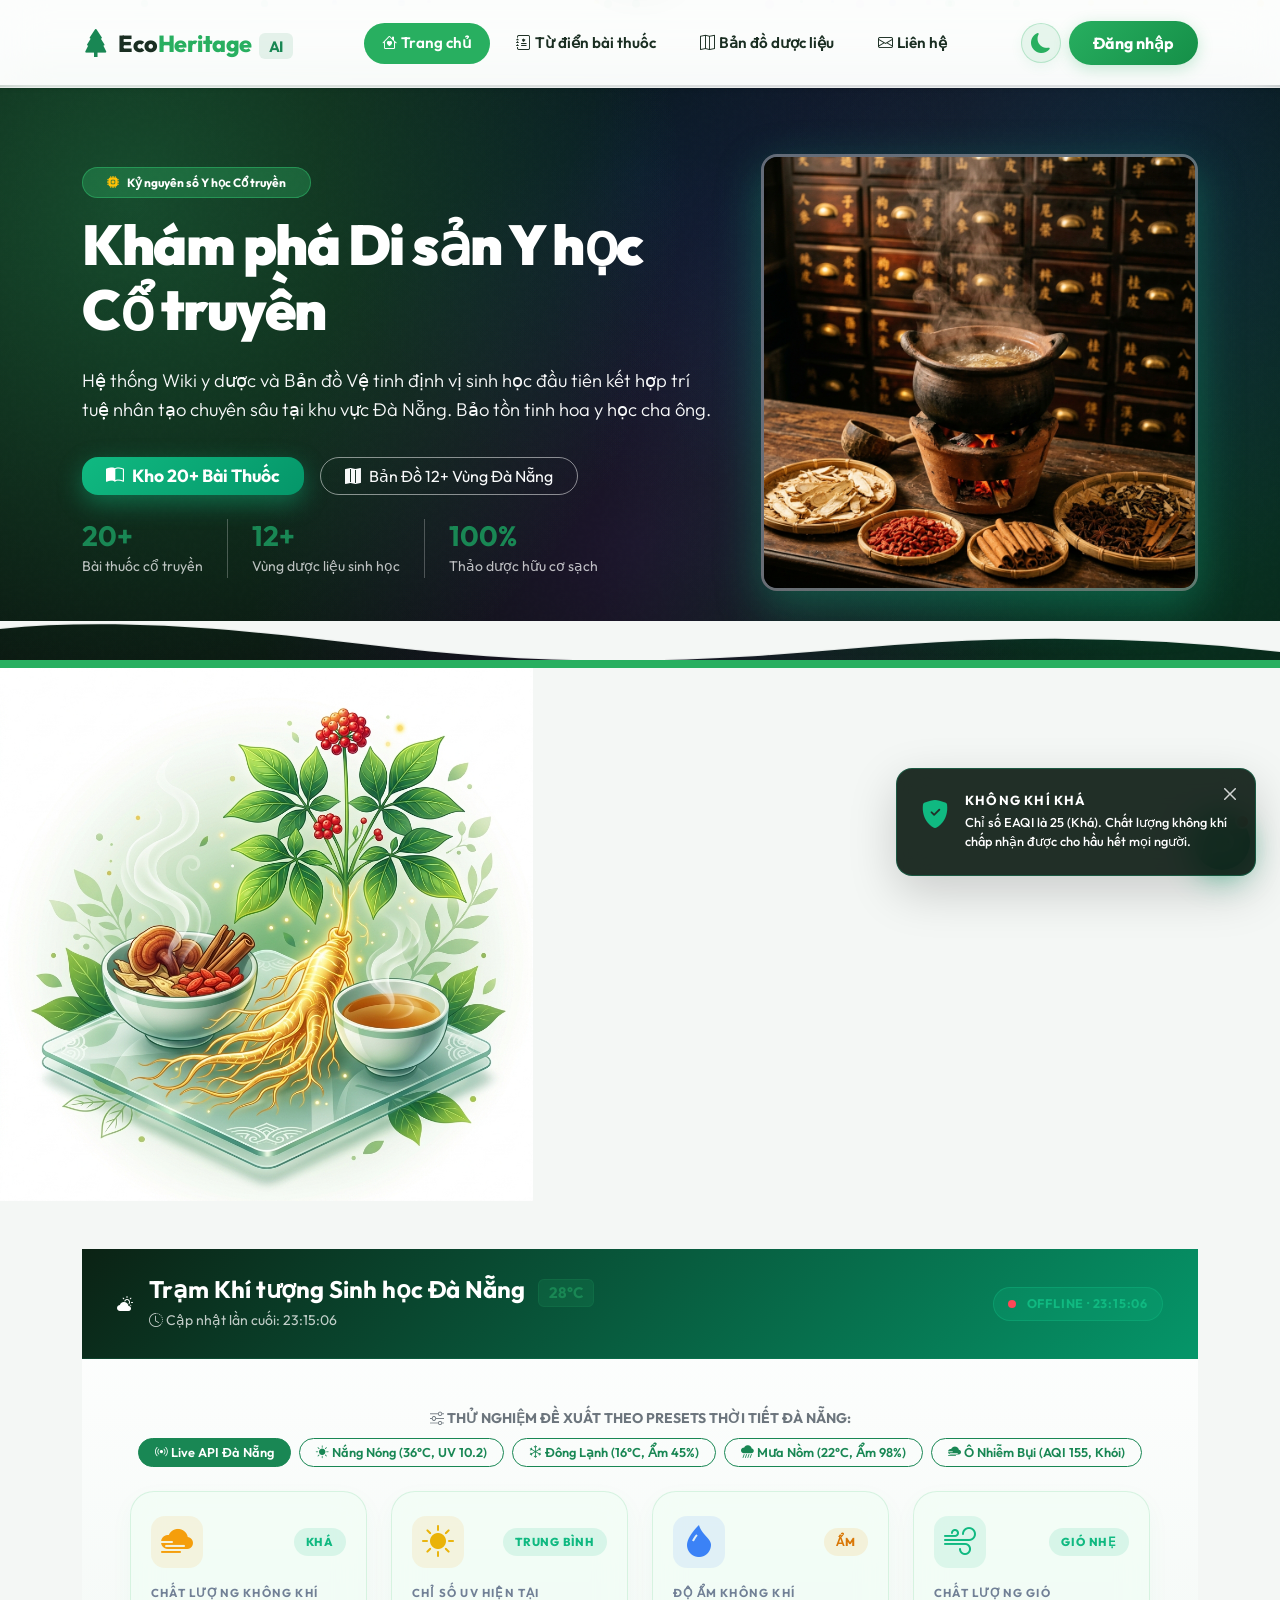
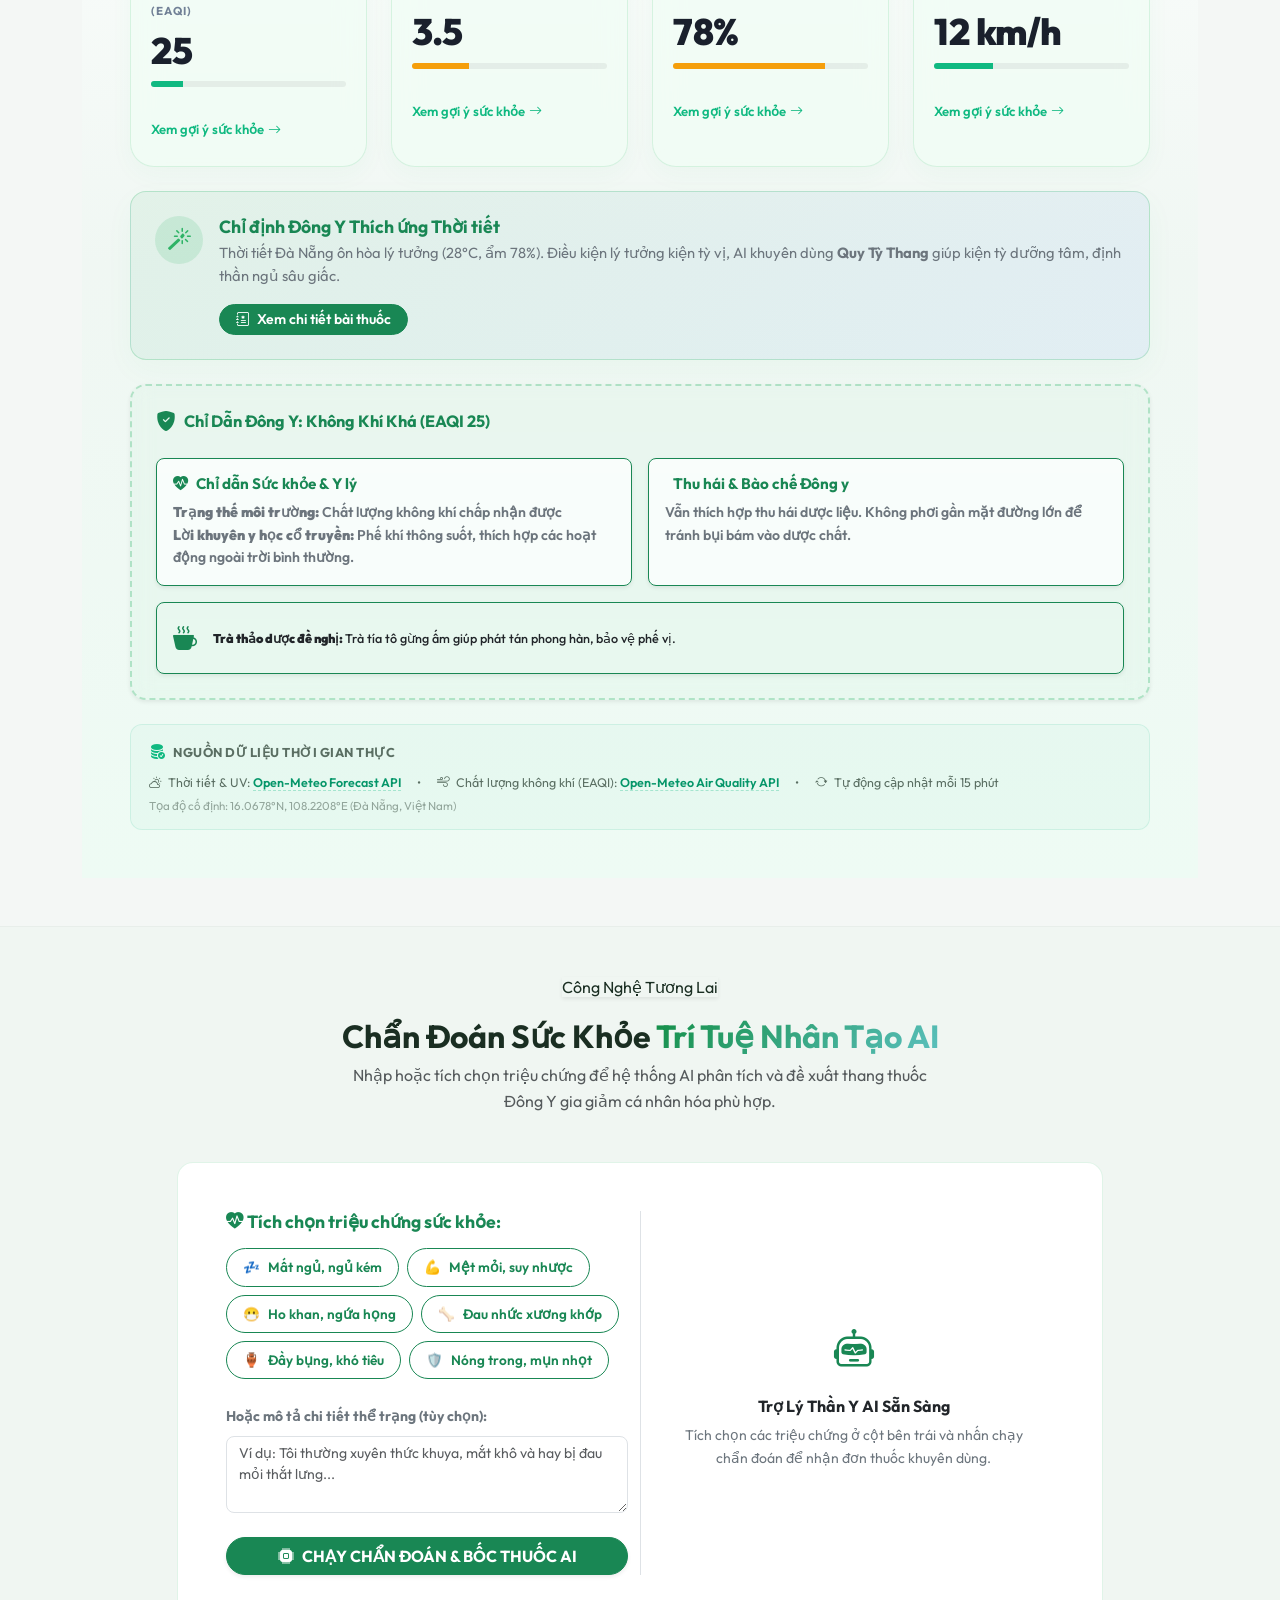
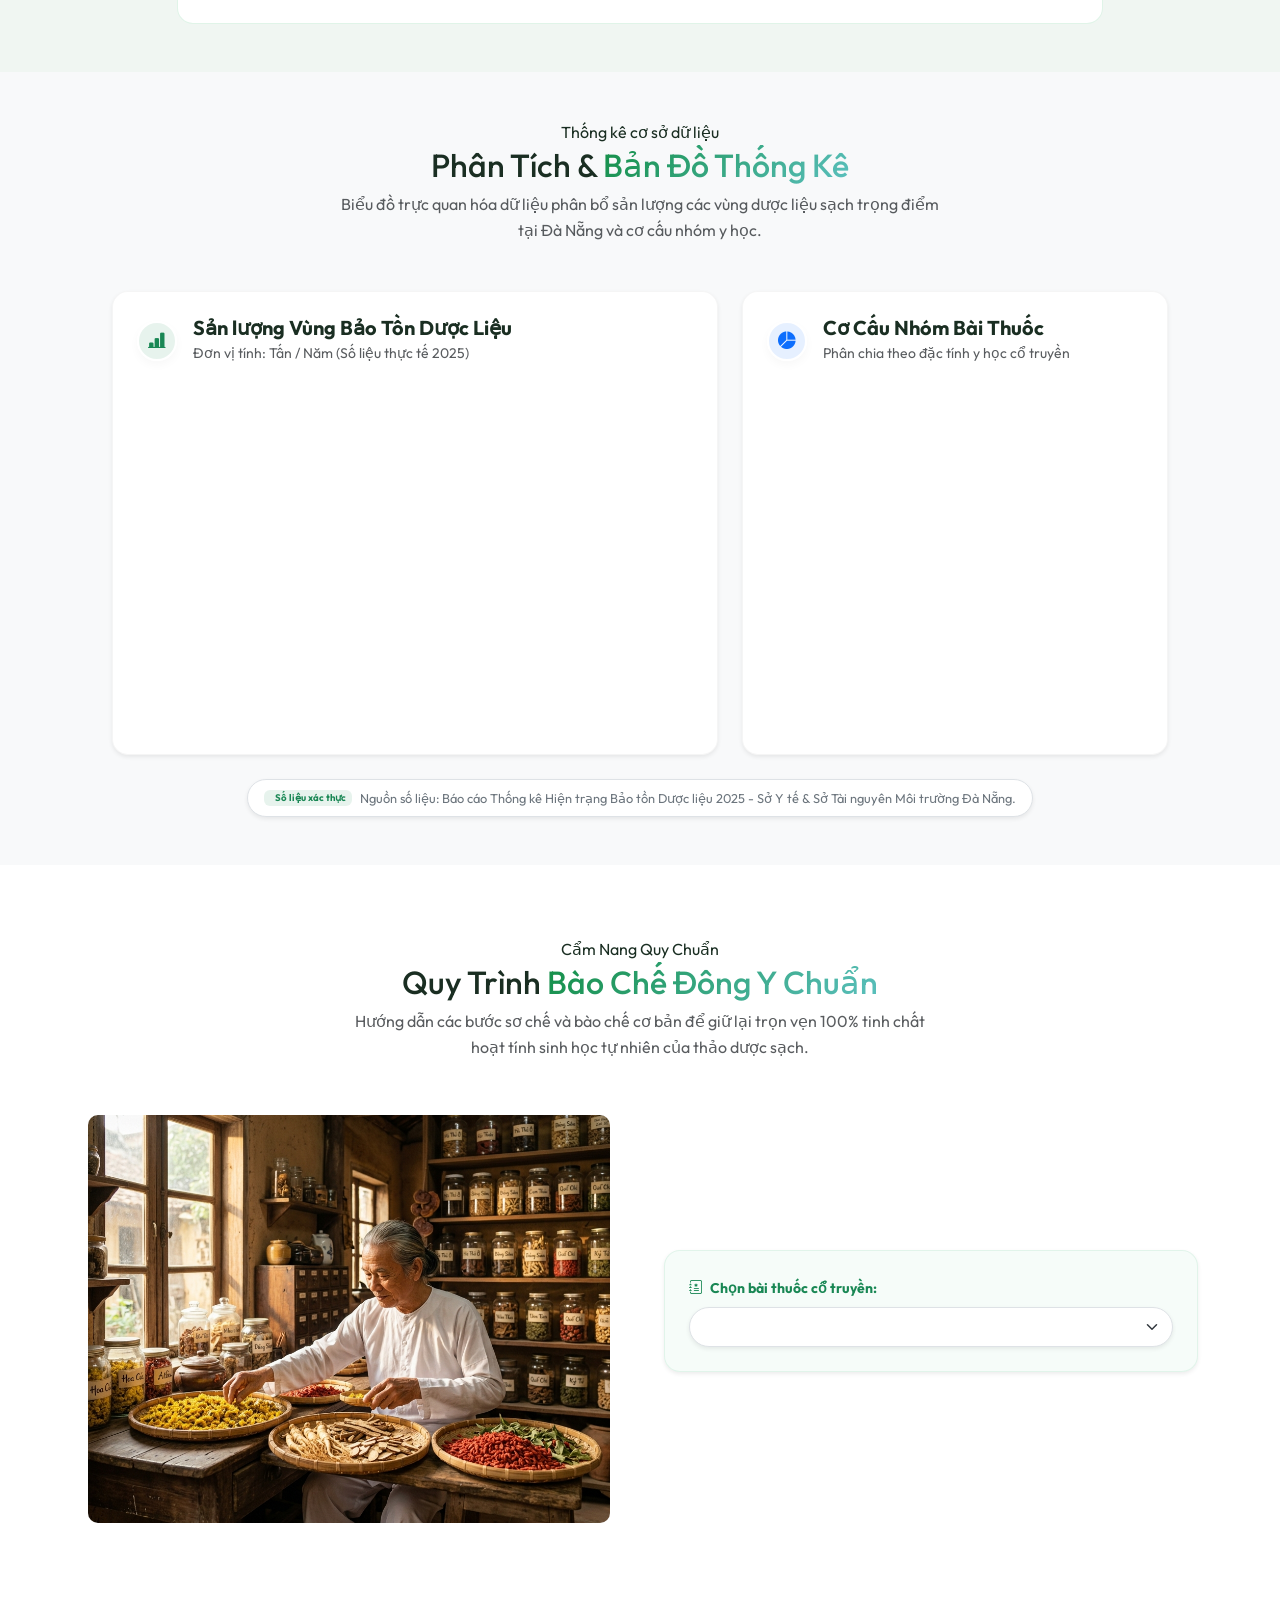
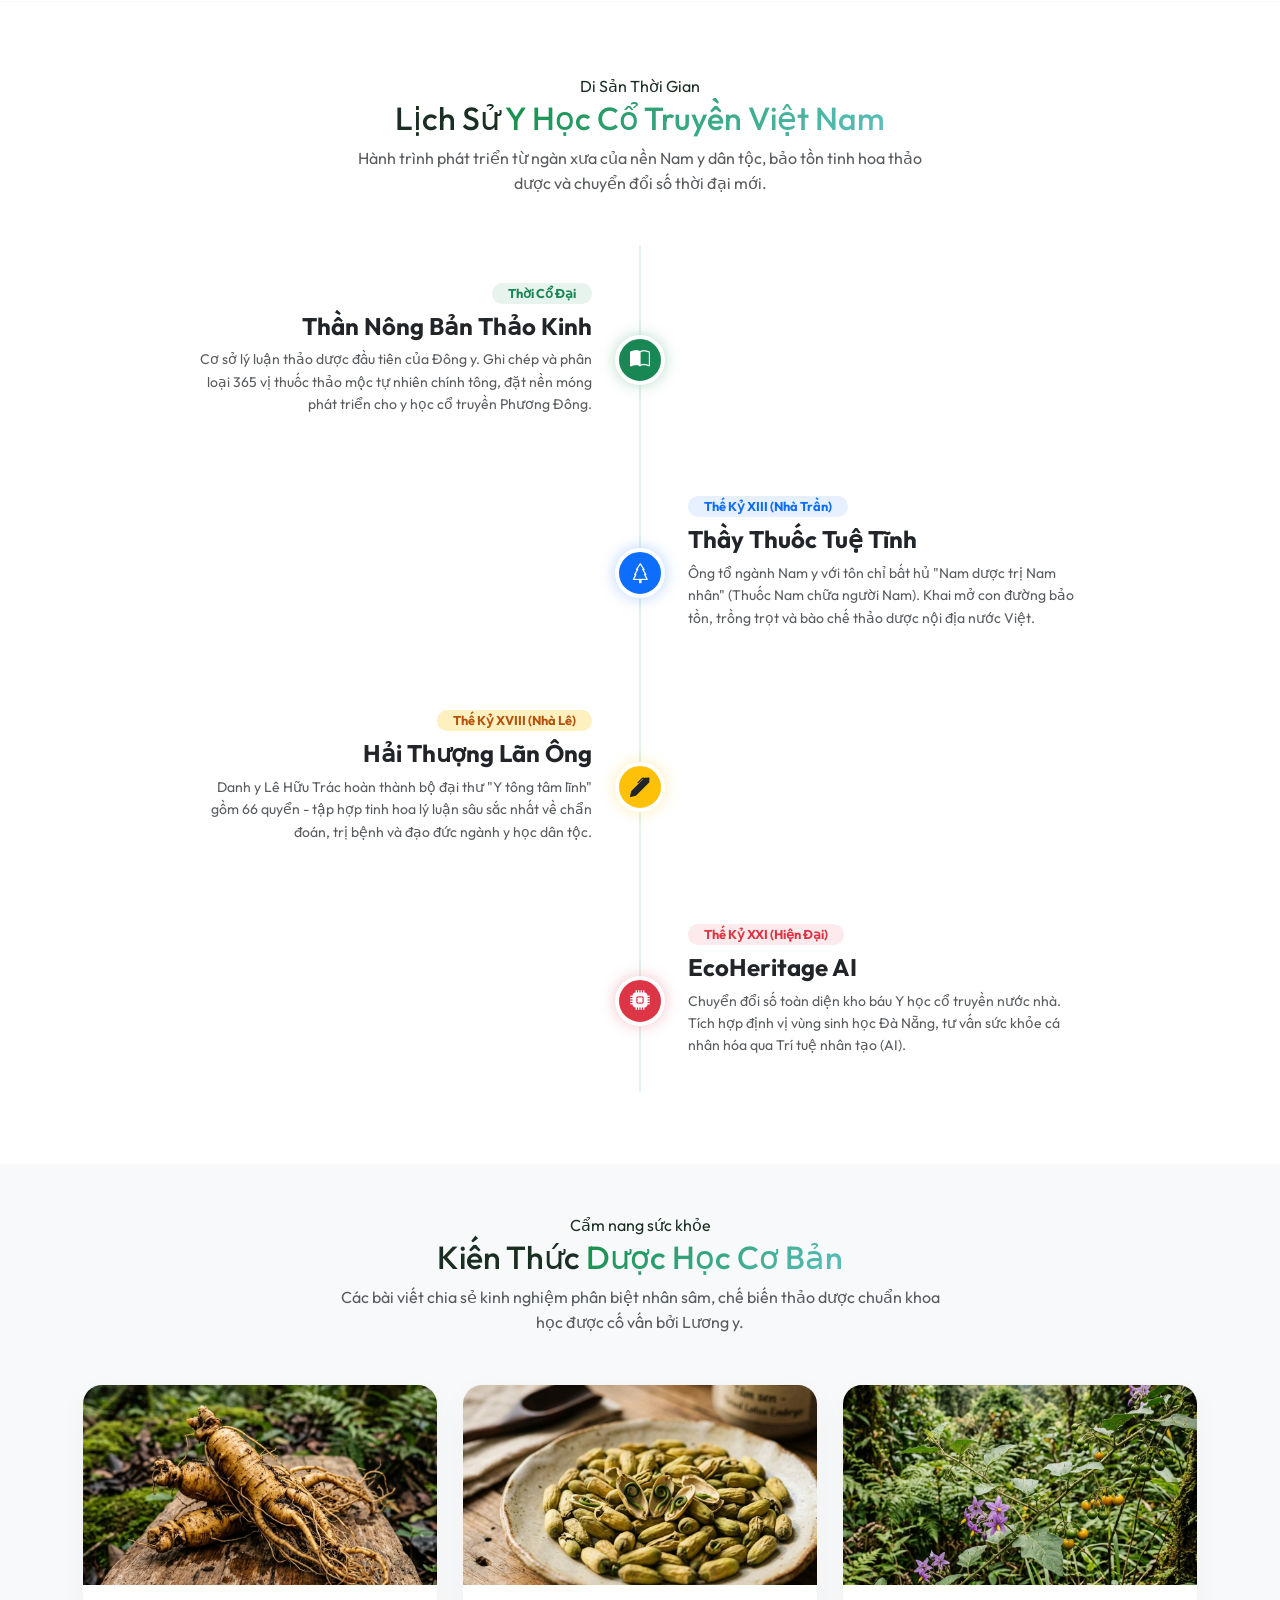
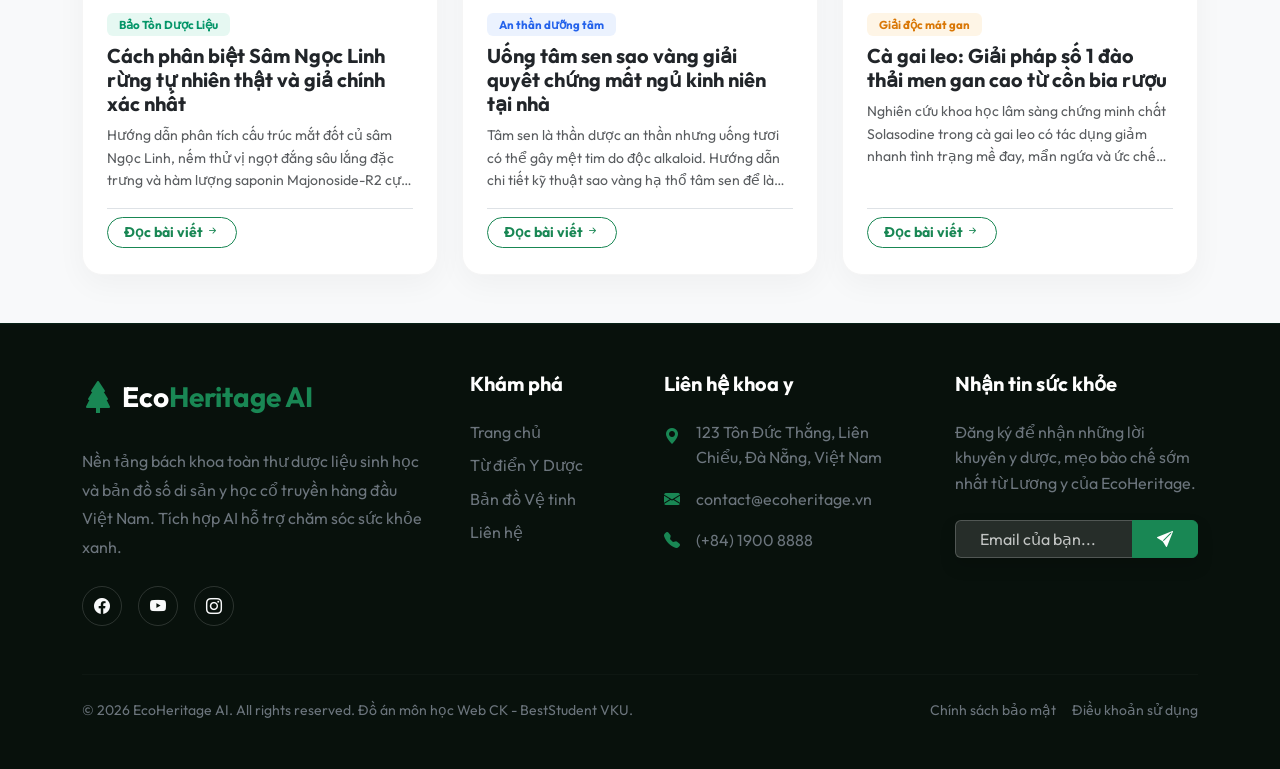
==== commit fd1f6180: "Refactor CSS to modular component-based stylesheets, consolidate imports, and extract inline styles" ====
--- a/index.html
+++ b/index.html
@@ -24,7 +24,6 @@
     <script src="https://cdn.jsdelivr.net/npm/vanilla-tilt@1.8.1/dist/vanilla-tilt.min.js"></script>
 
     <link rel="stylesheet" href="style.css?v=27.0">
-    <link rel="stylesheet" href="components-extra.css?v=27.0">
     <meta name="theme-color" content="#2eb366">
     <!-- Structured Data JSON-LD -->
     <script type="application/ld+json">
@@ -130,7 +129,7 @@
                     <div class="col-lg-7 text-center text-lg-start" data-aos="fade-right">
                         <span class="badge rounded-pill px-4 py-2 mb-3" style="background: rgba(46, 179, 102, 0.35) !important; color: #ffffff !important; border: 1px solid rgba(46, 179, 102, 0.6) !important;"><i class="bi bi-cpu-fill me-2 text-warning"></i>Kỷ nguyên số Y học Cổ truyền</span>
                         <h1 class="hero-title text-white">Khám phá Di sản Y học Cổ truyền</h1>
-                        <p class="lead text-light mb-4" style="font-size: 1.15rem; max-width: 650px;">
+                        <p class="lead text-light mb-4 hero-description">
                             Hệ thống Wiki y dược và Bản đồ Vệ tinh định vị sinh học đầu tiên kết hợp trí tuệ nhân tạo chuyên sâu tại khu vực Đà Nẵng. Bảo tồn tinh hoa y học cha ông.
                         </p>
                         
@@ -180,7 +179,7 @@
         <!-- 3. TRẠM KHÍ TƯỢNG VÀ CHỈ SỐ SỨC KHỎE SINH HỌC -->
         <section class="py-5 bg-offwhite position-relative overflow-hidden z-1" id="weather-section">
             <div class="container">
-                <div class="glass-card-premium w-100 overflow-hidden" data-aos="zoom-in">
+                <div class="glass-card-premium w-100 overflow-hidden" id="aqi-dashboard" data-aos="zoom-in">
                     <div class="dashboard-header-bg p-4 p-md-5 text-white d-flex justify-content-between align-items-center flex-wrap gap-3">
                         <div class="d-flex align-items-center gap-3">
                             <div class="weather-header-icon"><i class="bi bi-cloud-sun-fill"></i></div>
@@ -285,9 +284,9 @@
                             
                             <!-- Lời khuyên Đông y Thích ứng Thời tiết -->
                             <div class="col-12 mt-4 stagger-item">
-                                <div class="p-4 rounded-4 shadow-sm border position-relative overflow-hidden" id="weatherAdaptiveCard" style="background: linear-gradient(135deg, rgba(46,179,102,0.08) 0%, rgba(59,130,246,0.08) 100%); border: 1.5px solid rgba(46, 179, 102, 0.25) !important;">
+                                <div class="p-4 rounded-4 shadow-sm border position-relative overflow-hidden weather-adaptive-card" id="weatherAdaptiveCard">
                                     <div class="d-flex align-items-start gap-3">
-                                        <div class="rounded-circle d-flex align-items-center justify-content-center" style="width: 48px; height: 48px; flex-shrink: 0; background: rgba(46, 179, 102, 0.15) !important; color: #2eb366 !important;">
+                                        <div class="rounded-circle d-flex align-items-center justify-content-center weather-adaptive-icon-container">
                                             <i class="bi bi-magic fs-4"></i>
                                         </div>
                                         <div>
@@ -303,7 +302,7 @@
 
                             <!-- Đông y Cảnh báo Y học -->
                             <div class="col-12 mt-4 stagger-item">
-                                <div class="health-alert-box p-4 rounded-4 shadow-sm" id="healthAlertCard" style="border: 2px dashed rgba(46,179,102,0.3) !important; background: rgba(46,179,102,0.03) !important; backdrop-filter: blur(10px) !important; transition: all 0.4s ease;">
+                                <div class="health-alert-box health-alert-box-custom p-4 rounded-4 shadow-sm" id="healthAlertCard">
                                     <h6 class="fw-bold text-success mb-2 d-flex align-items-center gap-2" id="healthAlertTitle" style="font-size: 1.02rem;"><i class="bi bi-shield-check-fill text-success fs-5" id="healthAlertIcon"></i> <span>Chỉ Dẫn Y Học Cổ Truyền Hằng Ngày:</span></h6>
                                     <p class="small text-secondary mb-0 fw-semibold" id="healthAlertText" style="line-height: 1.6; font-size: 0.9rem;">Đang tải dữ liệu gợi ý sức khỏe sinh học...</p>
                                 </div>
--- a/style.css
+++ b/style.css
@@ -1,1868 +1,14 @@
 /* ═══════════════════════════════════════════════════════════
-   EcoHeritage AI - Premium Design System (CSS v5.0)
+   EcoHeritage AI - Design System Entry Point
    ═══════════════════════════════════════════════════════════ */
 
-/* ─── THIẾT KẾ BIẾN SỐ TOKENS (HSL PALETTE) ───────────────── */
-:root {
-    --primary: hsl(145, 63%, 42%);       /* Xanh thảo dược tươi */
-    --primary-dark: hsl(145, 75%, 32%);  /* Xanh lục đậm y dược */
-    --primary-light: hsl(145, 60%, 65%); /* Xanh lục nhạt */
-    --primary-glow: hsla(145, 63%, 42%, 0.25);
-    
-    --accent-orange: hsl(35, 95%, 50%);  /* Cam cảnh báo UV */
-    --accent-blue: hsl(210, 95%, 45%);   /* Xanh dương chỉ số ẩm */
-    --accent-purple: hsl(270, 70%, 55%); /* Tím AI chatbot */
-    
-    --bg-white: #FFFFFF;
-    --bg-offwhite: #F4F7F5;              /* Nền offwhite hơi pha lục nhạt */
-    --bg-light: #EBF2ED;                 /* Lục xám rất nhạt */
-    --bg-dark-premium: #0D1611;          /* Nền tối sâu ngọc lục */
-    --bg-dark-card: #15241C;             /* Thẻ tối của admin */
-    --bg-card: #FFFFFF;                  /* Nền thẻ / modal trắng */
-    
-    --text-main: #1A2E22;                /* Chữ màu lá khô sẫm */
-    --text-muted: #536C5E;               /* Chữ xám lục */
-    --text-light: #A5BCB0;
-    
-    --radius-sm: 10px;
-    --radius-md: 16px;
-    --radius-lg: 24px;
-    --radius-xl: 32px;
-    --radius-full: 50%;
-    
-    --shadow-sm: 0 4px 10px rgba(13, 22, 17, 0.03);
-    --shadow-md: 0 8px 30px rgba(13, 22, 17, 0.06);
-    --shadow-lg: 0 16px 50px rgba(13, 22, 17, 0.12);
-    --shadow-glow: 0 0 35px var(--primary-glow);
-    
-    --transition-fast: 0.2s ease;
-    --transition-normal: 0.3s cubic-bezier(0.4, 0, 0.2, 1);
-    --transition-bounce: 0.5s cubic-bezier(0.34, 1.56, 0.64, 1);
-
-    /* Phase 2: Premium Spacing & Glow Tokens */
-    --space-xs: 0.5rem;
-    --space-sm: 1rem;
-    --space-md: 1.5rem;
-    --space-lg: 2rem;
-    --space-xl: 3rem;
-
-    --glow-primary: 0 0 20px hsla(145, 63%, 42%, 0.45);
-    --glow-secondary: 0 0 20px hsla(270, 70%, 55%, 0.45);
-    
-    /* 3-Layer Gradient Mesh Token */
-    --gradient-mesh-3: radial-gradient(circle at 20% 30%, rgba(46, 179, 102, 0.18) 0%, transparent 45%),
-                       radial-gradient(circle at 80% 20%, rgba(13, 110, 253, 0.12) 0%, transparent 45%),
-                       radial-gradient(circle at 50% 80%, rgba(142, 45, 226, 0.15) 0%, transparent 50%);
-}
-
-/* ─── RESET CƠ BẢN ────────────────────────────────────────── */
-*, *::before, *::after {
-    margin: 0;
-    padding: 0;
-    box-sizing: border-box;
-}
-
-html {
-    scroll-padding-top: 85px;
-    overflow-x: hidden;
-}
-
-img, svg, picture, video, canvas {
-    max-width: 100%;
-    height: auto;
-    display: block;
-}
-
-.object-fit-cover {
-    object-fit: cover;
-}
-
-body {
-    font-family: 'Outfit', -apple-system, BlinkMacSystemFont, 'Segoe UI', sans-serif;
-    color: var(--text-main);
-    background-color: var(--bg-offwhite);
-    overflow-x: hidden;
-    line-height: 1.6;
-    -webkit-font-smoothing: antialiased;
-}
-
-/* Hạt nền sinh học */
-.particles-container {
-    position: fixed;
-    top: 0; left: 0; width: 100%; height: 100%;
-    pointer-events: none;
-    z-index: 0;
-    overflow: hidden;
-}
-.particle {
-    position: absolute;
-    border-radius: var(--radius-full);
-    opacity: 0.12;
-    animation: floatParticle linear infinite;
-}
-@keyframes floatParticle {
-    0% { transform: translateY(105vh) rotate(0deg); opacity: 0; }
-    10% { opacity: 0.12; }
-    90% { opacity: 0.12; }
-    100% { transform: translateY(-120px) rotate(360deg); opacity: 0; }
-}
-
-/* ─── HEADER & NAV BAR (GLASSMORPHISM) ────────────────────── */
-.navbar {
-    background: rgba(255, 255, 255, 0.72) !important;
-    backdrop-filter: blur(24px) saturate(200%) !important;
-    -webkit-backdrop-filter: blur(24px) saturate(200%) !important;
-    border-bottom: 1px solid rgba(255, 255, 255, 0.45) !important;
-    z-index: 1030;
-    transition: all var(--transition-normal);
-}
-.navbar.scrolled {
-    background: rgba(255, 255, 255, 0.95);
-    box-shadow: var(--shadow-sm);
-    padding-top: 10px !important;
-    padding-bottom: 10px !important;
-}
-
-.logo-text {
-    font-size: 1.45rem;
-    font-weight: 800;
-    color: var(--text-main);
-    letter-spacing: -0.5px;
-}
-.logo-accent {
-    color: var(--primary);
-}
-
-.nav-link {
-    font-weight: 600;
-    color: var(--text-main) !important;
-    padding: 8px 18px !important;
-    border-radius: 30px;
-    position: relative;
-    transition: all var(--transition-normal);
-    font-size: 0.95rem;
-}
-.nav-link:hover {
-    color: var(--primary) !important;
-    background: rgba(46, 179, 102, 0.08);
-}
-.nav-link.active {
-    color: white !important;
-    background: var(--primary);
-}
-
-.btn-auth {
-    background: linear-gradient(135deg, var(--primary), var(--primary-dark));
-    color: white !important;
-    border: none;
-    padding: 10px 24px;
-    border-radius: 30px;
-    font-weight: 700;
-    transition: all var(--transition-normal);
-    box-shadow: 0 4px 15px var(--primary-glow);
-}
-.btn-auth:hover {
-    transform: translateY(-2px);
-    box-shadow: 0 6px 20px rgba(46, 179, 102, 0.4);
-}
-
-/* Dropdown avatar tròn */
-.avatar-circle {
-    width: 40px;
-    height: 40px;
-    border-radius: 50%;
-    background: var(--primary);
-    color: white;
-    font-weight: 700;
-    font-size: 1.1rem;
-    display: flex;
-    align-items: center;
-    justify-content: center;
-    box-shadow: var(--shadow-sm);
-    border: 2px solid white;
-    cursor: pointer;
-    transition: all var(--transition-normal);
-}
-.avatar-circle:hover {
-    transform: scale(1.05);
-    box-shadow: 0 0 15px var(--primary-glow);
-}
-
-/* ─── HERO SECTION ────────────────────────────────────────── */
-.hero-section {
-    position: relative;
-    background: #09110d !important;
-    background-image: radial-gradient(circle at 10% 20%, rgba(46, 179, 102, 0.18) 0%, transparent 45%),
-                      radial-gradient(circle at 90% 10%, rgba(13, 110, 253, 0.12) 0%, transparent 45%),
-                      radial-gradient(circle at 50% 80%, rgba(142, 45, 226, 0.15) 0%, transparent 50%) !important;
-    padding: 100px 0 120px;
-    overflow: hidden;
-}
-.hero-title {
-    font-size: 3.5rem;
-    font-weight: 900;
-    line-height: 1.15;
-    letter-spacing: -1.5px;
-    margin-bottom: 24px;
-}
-
-.section-title,
-.nav-link,
-.btn,
-.badge,
-.lead,
-.text-muted {
-    word-break: break-word;
-    overflow-wrap: anywhere;
-}
-
-@media (max-width: 992px) {
-    .hero-title {
-        font-size: 2.8rem;
-    }
-}
-
-@media (max-width: 576px) {
-    .hero-title {
-        font-size: 2.2rem;
-    }
-}
-
-.gradient-text-green {
-    background: linear-gradient(135deg, var(--primary-dark), #5bc0be);
-    -webkit-background-clip: text;
-    -webkit-text-fill-color: transparent;
-    background-clip: text;
-}
-
-/* Ô tìm kiếm kính mờ */
-.search-box {
-    background: rgba(255, 255, 255, 0.7);
-    backdrop-filter: blur(15px);
-    border: 1px solid rgba(255, 255, 255, 0.5);
-    border-radius: 50px;
-    padding: 8px 12px;
-    box-shadow: var(--shadow-md);
-    transition: all var(--transition-normal);
-}
-.search-box:focus-within {
-    box-shadow: var(--shadow-lg), 0 0 20px rgba(46, 179, 102, 0.2);
-    border-color: var(--primary-light);
-}
-.btn-search {
-    background: var(--primary);
-    color: white;
-    font-weight: 700;
-    border-radius: 50px;
-    padding: 10px 28px;
-    transition: all var(--transition-normal);
-}
-.btn-search:hover {
-    background: var(--primary-dark);
-}
-
-/* ─── DASHBOARD MÔI TRƯỜNG DÒNG ĐỘNG (REALWEATHER AQI) ─────── */
-.dashboard-card {
-    background: white;
-    border-radius: var(--radius-lg);
-    box-shadow: var(--shadow-md);
-    border: 1px solid rgba(46, 179, 102, 0.08);
-    overflow: hidden;
-}
-.dashboard-header-bg {
-    background: linear-gradient(135deg, var(--primary-dark), var(--primary));
-    color: white;
-    padding: 24px 30px;
-}
-.aqi-circle {
-    width: 120px;
-    height: 120px;
-    border-radius: 50%;
-    border: 8px solid rgba(255, 255, 255, 0.2);
-    display: flex;
-    flex-direction: column;
-    align-items: center;
-    justify-content: center;
-    font-weight: 800;
-    box-shadow: 0 0 25px rgba(255, 255, 255, 0.1);
-}
-.param-card {
-    background: var(--bg-offwhite);
-    border-radius: var(--radius-md);
-    padding: 20px;
-    border: 1px solid rgba(0, 0, 0, 0.03);
-    transition: all var(--transition-normal);
-    height: 100%;
-}
-.param-card:hover {
-    transform: translateY(-4px);
-    box-shadow: var(--shadow-sm);
-    border-color: var(--primary-light);
-}
-
-/* Alert Cảnh báo sức khỏe */
-.health-alert-box {
-    background: rgba(230, 248, 237, 0.8);
-    border-left: 5px solid var(--primary);
-    border-radius: var(--radius-sm);
-    padding: 18px 24px;
-}
-.health-alert-box.danger {
-    background: rgba(255, 239, 239, 0.8);
-    border-left-color: #dc3545;
-}
-.health-alert-box.warning {
-    background: rgba(255, 249, 230, 0.8);
-    border-left-color: var(--accent-orange);
-}
-
-/* ─── KHO TÀNG BÀI THUỐC (DICTIONARY) ─────────────────────── */
-.filter-pills {
-    display: flex;
-    flex-wrap: wrap;
-    justify-content: center;
-    gap: 10px;
-    margin-bottom: 30px;
-}
-.btn-filter {
-    background: white;
-    color: var(--text-main);
-    border: 1px solid rgba(46, 179, 102, 0.15);
-    padding: 10px 22px;
-    border-radius: 30px;
-    font-weight: 600;
-    font-size: 0.9rem;
-    transition: all var(--transition-normal);
-    box-shadow: var(--shadow-sm);
-}
-.btn-filter:hover, .btn-filter.active {
-    background: var(--primary);
-    color: white !important;
-    border-color: var(--primary);
-    transform: translateY(-2px);
-    box-shadow: 0 5px 15px var(--primary-glow);
-}
-
-.herb-card {
-    transition: all var(--transition-normal);
-    border: 1px solid rgba(46, 179, 102, 0.05);
-    background: white;
-}
-.herb-card:hover {
-    transform: translateY(-8px);
-    box-shadow: var(--shadow-lg);
-    border-color: var(--primary-light);
-}
-.transition-hover {
-    transition: all 0.5s ease;
-}
-.herb-card:hover .transition-hover {
-    transform: scale(1.08);
-}
-.line-clamp-3 {
-    display: -webkit-box;
-    -webkit-line-clamp: 3;
-    -webkit-box-orient: vertical;
-    line-clamp: 3;
-    overflow: hidden;
-    word-break: break-word;
-    overflow-wrap: anywhere;
-}
-
-/* Herb card glassmorphism glow on hover */
-.herb-card:hover {
-    transform: translateY(-8px);
-    box-shadow: 0 16px 50px rgba(46, 179, 102, 0.15), 0 0 20px rgba(46, 179, 102, 0.08);
-    border-color: var(--primary-light);
-}
-
-/* Weather param card subtle gradient backgrounds */
-.param-card-temp {
-    background: linear-gradient(135deg, rgba(220, 53, 69, 0.04), rgba(255, 193, 7, 0.04)) !important;
-}
-.param-card-humidity {
-    background: linear-gradient(135deg, rgba(13, 110, 253, 0.04), rgba(23, 162, 184, 0.04)) !important;
-}
-.param-card-uv {
-    background: linear-gradient(135deg, rgba(255, 193, 7, 0.06), rgba(255, 152, 0, 0.04)) !important;
-}
-.param-card-wind {
-    background: linear-gradient(135deg, rgba(23, 162, 184, 0.04), rgba(46, 179, 102, 0.04)) !important;
-}
-.param-card h3 {
-    font-size: 1.8rem;
-    font-weight: 800;
-    letter-spacing: -0.5px;
-}
-
-/* ─── BẢN ĐỒ DI SẢN & ĐÁNH GIÁ (MAP & REVIEWS) ─────────────── */
-.map-fullscreen-container {
-    height: 700px !important;
-    position: relative;
-    display: flex;
-    overflow: hidden;
-    width: 100%;
-}
-.map-floating-sidebar {
-    width: 400px !important;
-    height: 100% !important;
-    background: white;
-    box-shadow: var(--shadow-lg);
-    display: flex;
-    flex-direction: column;
-    z-index: 1000;
-    border-right: 1px solid rgba(0, 0, 0, 0.05);
-    flex-shrink: 0;
-}
-.map-sidebar-header {
-    background: linear-gradient(135deg, var(--primary-dark), var(--primary));
-    color: white;
-    padding: 30px 24px;
-}
-.map-full-wrapper {
-    flex-grow: 1;
-    height: 100% !important;
-    position: relative;
-}
-
-.map-item-premium {
-    padding: 20px !important;
-    height: 120px !important;
-    display: flex !important;
-    align-items: center !important;
-    gap: 16px !important;
-    border-bottom: 1px solid rgba(0, 0, 0, 0.04);
-    cursor: pointer;
-    transition: all var(--transition-normal);
-    box-sizing: border-box !important;
-}
-.map-item-premium img {
-    width: 80px !important;
-    height: 80px !important;
-    border-radius: 12px !important;
-    object-fit: cover !important;
-    flex-shrink: 0 !important;
-}
-.map-item-premium:hover {
-    background: var(--bg-offwhite);
-}
-.map-item-premium.active {
-    background: rgba(46, 179, 102, 0.06);
-    border-left: 5px solid var(--primary);
-}
-.map-item-title {
-    font-size: 1.02rem !important;
-    font-weight: 700;
-    color: var(--text-main);
-    margin-bottom: 4px !important;
-    white-space: nowrap !important;
-    overflow: hidden !important;
-    text-overflow: ellipsis !important;
-}
-.map-item-desc {
-    font-size: 0.82rem !important;
-    color: var(--text-muted);
-    display: block !important;
-    margin-bottom: 4px !important;
-    white-space: nowrap !important;
-    overflow: hidden !important;
-    text-overflow: ellipsis !important;
-}
-
-/* Đánh giá & Xếp hạng */
-.star-rating {
-    display: flex;
-    gap: 5px;
-}
-.star-rating i {
-    font-size: 1.5rem;
-    color: #e2e8f0;
-    cursor: pointer;
-    transition: color 0.1s ease;
-}
-.star-rating i.active {
-    color: #ffc107;
-}
-.review-bubble {
-    background: var(--bg-offwhite);
-    border-radius: var(--radius-sm);
-    padding: 15px;
-    border: 1px solid rgba(0, 0, 0, 0.03);
-}
-
-.sidebar-list {
-    flex-grow: 1;
-    overflow-y: auto;
-}
-
-/* ─── HỒ SƠ CÁ NHÂN & THÀNH TỰU (PROFILE & ACHIEVEMENTS) ───── */
-.profile-card {
-    background: white;
-    border-radius: var(--radius-lg);
-    box-shadow: var(--shadow-md);
-    padding: 40px;
-    border: 1px solid rgba(46, 179, 102, 0.06);
-}
-.avatar-large {
-    width: 110px;
-    height: 110px;
-    border-radius: 50%;
-    background: var(--primary);
-    color: white;
-    font-weight: 800;
-    font-size: 3rem;
-    display: flex;
-    align-items: center;
-    justify-content: center;
-    margin: 0 auto 20px;
-    box-shadow: var(--shadow-md);
-    border: 4px solid white;
-}
-
-/* Huy hiệu thành tựu sáng bóng */
-.achievement-card {
-    background: white;
-    border-radius: var(--radius-md);
-    padding: 24px;
-    text-align: center;
-    border: 2px solid #e2e8f0;
-    transition: all var(--transition-normal);
-    opacity: 0.5;
-    filter: grayscale(100%);
-    position: relative;
-    overflow: hidden;
-}
-.achievement-card.unlocked {
-    opacity: 1;
-    filter: grayscale(0%);
-    border-color: var(--primary-light);
-    box-shadow: var(--shadow-md);
-}
-.achievement-card.unlocked::before {
-    content: '';
-    position: absolute;
-    top: -50%; left: -60%; width: 30%; height: 200%;
-    background: rgba(255, 255, 255, 0.35);
-    transform: rotate(30deg);
-    animation: shineBadge 4s infinite linear;
-}
-@keyframes shineBadge {
-    0% { left: -60%; }
-    15% { left: 130%; }
-    100% { left: 130%; }
-}
-.achievement-icon {
-    font-size: 2.8rem;
-    margin-bottom: 12px;
-}
-
-/* ─── CỔNG ADMIN CMS (ADMIN PORTAL) ────────────────────────── */
-.admin-sidebar {
-    background: var(--bg-dark-premium);
-    color: white;
-    min-height: calc(100vh - 85px);
-    box-shadow: var(--shadow-lg);
-}
-.admin-nav-link {
-    display: flex;
-    align-items: center;
-    gap: 12px;
-    color: var(--text-light);
-    padding: 16px 24px;
-    text-decoration: none;
-    font-weight: 600;
-    transition: all var(--transition-normal);
-    border-left: 4px solid transparent;
-}
-.admin-nav-link:hover, .admin-nav-link.active {
-    background: rgba(255, 255, 255, 0.05);
-    color: white !important;
-}
-.admin-nav-link.active {
-    border-left-color: var(--primary);
-    background: rgba(46, 179, 102, 0.15);
-}
-
-.metric-card {
-    background: white;
-    border-radius: var(--radius-md);
-    padding: 24px;
-    box-shadow: var(--shadow-sm);
-    border: 1px solid rgba(0, 0, 0, 0.04);
-}
-.metric-icon {
-    width: 50px;
-    height: 50px;
-    border-radius: var(--radius-sm);
-    display: flex;
-    align-items: center;
-    justify-content: center;
-    font-size: 1.4rem;
-}
-
-/* Bảng CRUD sang xịn */
-.admin-table {
-    background: white;
-    border-radius: var(--radius-md);
-    overflow: hidden;
-    box-shadow: var(--shadow-sm);
-    border: 1px solid rgba(0, 0, 0, 0.04);
-}
-.admin-table th {
-    background: var(--bg-light) !important;
-    font-weight: 700;
-    color: var(--text-main);
-    padding: 16px !important;
-}
-.admin-table td {
-    padding: 16px !important;
-    vertical-align: middle;
-}
-
-/* ─── FLOATING WIKIBOT AI CHATBOT (LƯƠNG Y SỐ) ─────────────── */
-.premium-chat-btn {
-    position: fixed;
-    bottom: 30px;
-    right: 30px;
-    width: 56px;
-    height: 56px;
-    border-radius: 50%;
-    background: linear-gradient(135deg, #059669, #10b981);
-    box-shadow: 0 8px 25px rgba(16, 185, 129, 0.4);
-    border: none;
-    /* z-index 1031 = trên navbar (1030) nhưng dưới Bootstrap modal (1050+) */
-    z-index: 1031;
-    cursor: pointer;
-    transition: all var(--transition-bounce);
-    display: flex;
-    align-items: center;
-    justify-content: center;
-}
-.premium-chat-btn:hover {
-    transform: scale(1.1) rotate(5deg);
-    box-shadow: 0 12px 35px rgba(16, 185, 129, 0.55);
-}
-
-/* Responsive chat button for small screens */
-@media (max-width: 480px) {
-    .premium-chat-btn {
-        width: 48px;
-        height: 48px;
-        bottom: 20px;
-        right: 20px;
-    }
-}
-
-.badge-pulse {
-    position: absolute;
-    top: 0; right: 0;
-    width: 15px; height: 15px;
-    background: #ff4757;
-    border-radius: 50%;
-    border: 2px solid white;
-    animation: alertPulse 2s infinite;
-}
-@keyframes alertPulse {
-    0% { transform: scale(1); box-shadow: 0 0 0 0 rgba(255, 71, 87, 0.7); }
-    70% { transform: scale(1.1); box-shadow: 0 0 0 10px rgba(255, 71, 87, 0); }
-    100% { transform: scale(1); box-shadow: 0 0 0 0 rgba(255, 71, 87, 0); }
-}
-
-/* Hide chat tooltip to prevent text overflow */
-.chat-tooltip {
-    display: none !important;
-}
-
-.premium-chat-window {
-    position: fixed;
-    bottom: 100px;
-    right: 30px;
-    width: 370px;
-    height: 500px;
-    background: white;
-    border-radius: 22px;
-    box-shadow: var(--shadow-lg);
-    border: 1px solid rgba(16, 185, 129, 0.15);
-    display: flex;
-    flex-direction: column;
-    /* z-index 1032 = ngay trên chat button nhưng dưới Bootstrap modal overlay */
-    z-index: 1032;
-    transform: translateY(30px) scale(0.9);
-    opacity: 0;
-    pointer-events: none;
-    transition: all var(--transition-bounce);
-    overflow: hidden;
-}
-
-/* Responsive chat window for tablets */
-@media (max-width: 768px) {
-    .premium-chat-window {
-        width: 100%;
-        height: 100%;
-        bottom: 0;
-        right: 0;
-        border-radius: 0;
-    }
-}
-
-/* Responsive chat window for small phones */
-@media (max-width: 480px) {
-    .premium-chat-window {
-        width: 100vw;
-        height: 100vh;
-        bottom: 0;
-        right: 0;
-        border-radius: 0;
-    }
-}
-
-/* ─── RESPONSIVE ≤380px (ULTRA SMALL PHONES) ──────────────── */
-@media (max-width: 380px) {
-    .hero-title {
-        font-size: 1.75rem;
-        letter-spacing: -0.5px;
-    }
-    .hero-section {
-        padding: 70px 0 80px;
-    }
-    .hero-section .d-flex.gap-4 {
-        gap: 0.8rem !important;
-    }
-    .hero-section h3 {
-        font-size: 1.1rem;
-    }
-    .hero-section .lead {
-        font-size: 0.9rem;
-    }
-    .filter-pills {
-        gap: 5px;
-    }
-    .btn-filter {
-        padding: 6px 12px;
-        font-size: 0.78rem;
-    }
-    .section-title {
-        font-size: 1.5rem !important;
-    }
-    .search-box {
-        padding: 5px 8px;
-    }
-    .search-box input {
-        font-size: 0.85rem;
-    }
-    .param-card {
-        padding: 14px;
-    }
-    .param-card h3 {
-        font-size: 1.4rem;
-    }
-    .aqi-circle {
-        width: 90px;
-        height: 90px;
-    }
-}
-
-.premium-chat-window.active {
-    transform: translateY(0) scale(1);
-    opacity: 1;
-    pointer-events: auto;
-}
-.premium-chat-header {
-    background: linear-gradient(135deg, #064e3b 0%, #059669 50%, #10b981 100%);
-    padding: 14px 18px;
-    color: white;
-}
-
-.premium-chat-body {
-    flex-grow: 1;
-    overflow-y: auto;
-    overscroll-behavior: contain;
-    -webkit-overflow-scrolling: touch;
-    padding: 20px;
-    background: #F8F9FE;
-}
-.chat-message {
-    margin-bottom: 15px;
-    display: flex;
-    gap: 12px;
-}
-.chat-message.user-message {
-    justify-content: flex-end;
-}
-.message-avatar {
-    width: 30px;
-    height: 30px;
-    border-radius: 50%;
-    background: var(--bg-light);
-    display: flex;
-    align-items: center;
-    justify-content: center;
-    font-size: 0.95rem;
-    flex-shrink: 0;
-}
-.message-bubble {
-    padding: 12px 18px;
-    border-radius: var(--radius-md);
-    max-width: 75%;
-    font-size: 0.92rem;
-    line-height: 1.5;
-}
-.ai-bubble {
-    background: white;
-    color: var(--text-main);
-    box-shadow: var(--shadow-sm);
-    border-top-left-radius: 4px;
-}
-.user-bubble {
-    background: var(--accent-purple);
-    color: white;
-    border-top-right-radius: 4px;
-    box-shadow: 0 4px 12px rgba(111, 66, 193, 0.15);
-}
-
-/* Ba dấu chấm chờ gõ */
-.typing-indicator {
-    display: flex;
-    gap: 5px;
-    padding: 5px 10px;
-}
-.typing-dot {
-    width: 8px; height: 8px;
-    background: var(--text-light);
-    border-radius: 50%;
-    animation: typingBounce 1.4s infinite ease-in-out both;
-}
-.typing-dot:nth-child(1) { animation-delay: -0.32s; }
-.typing-dot:nth-child(2) { animation-delay: -0.16s; }
-@keyframes typingBounce {
-    0%, 80%, 100% { transform: scale(0); }
-    40% { transform: scale(1); }
-}
-
-/* ─── TOAST NOTIFICATION & FOOTER ─────────────────────────── */
-.auth-toast {
-    position: fixed;
-    top: 30px;
-    left: 50%;
-    transform: translate(-50%, -100px);
-    background: var(--bg-dark-premium);
-    color: white;
-    font-weight: 700;
-    padding: 14px 30px;
-    border-radius: 30px;
-    z-index: 1070;
-    box-shadow: var(--shadow-lg);
-    transition: transform var(--transition-bounce);
-    display: flex;
-    align-items: center;
-    gap: 10px;
-}
-.auth-toast.show {
-    transform: translate(-50%, 0);
-}
-.auth-toast.success {
-    border-bottom: 4px solid var(--primary);
-}
-.auth-toast.error {
-    border-bottom: 4px solid #ff4757;
-}
-
-.bg-dark-premium {
-    background-color: var(--bg-dark-premium) !important;
-}
-.site-footer {
-    border-top: 1px solid rgba(255, 255, 255, 0.05);
-}
-.footer-link-hover {
-    transition: all var(--transition-fast);
-}
-.footer-link-hover:hover {
-    color: var(--primary-light) !important;
-    padding-left: 5px;
-}
-
-/* ==========================================================================
-   DARK MODE & ADDITIONAL PREMIUM OVERRIDES
-   ========================================================================== */
-html.dark-mode {
-    --bg-white: #070D0A;
-    --bg-offwhite: #0A120E;
-    --bg-light: #0F1A14;
-    --bg-card: #0F1A14;                  /* Nền thẻ / modal tối */
-    --text-main: #E2F0E5;
-    --text-muted: #8AA395;
-    --shadow-sm: 0 4px 12px rgba(0, 0, 0, 0.45);
-    --shadow-md: 0 8px 32px rgba(0, 0, 0, 0.6);
-}
-
-html.dark-mode body {
-    background-color: var(--bg-offwhite);
-    color: var(--text-main);
-}
-
-html.dark-mode .navbar {
-    background: rgba(13, 22, 17, 0.92) !important;
-    border-bottom-color: rgba(46, 179, 102, 0.15) !important;
-}
-
-html.dark-mode .navbar-nav .nav-link {
-    color: var(--text-muted) !important;
-}
-html.dark-mode .navbar-nav .nav-link.active {
-    color: white !important;
-    background: var(--primary) !important;
-}
-html.dark-mode .navbar-nav .nav-link:hover:not(.active) {
-    color: var(--primary) !important;
-}
-
-html.dark-mode .card,
-html.dark-mode .modal-content,
-html.dark-mode .dropdown-menu {
-    background: var(--bg-light) !important;
-    border-color: rgba(46, 179, 102, 0.12) !important;
-    color: var(--text-main) !important;
-}
-
-html.dark-mode .text-dark,
-html.dark-mode .card-body h5,
-html.dark-mode .modal-title {
-    color: var(--text-main) !important;
-}
-
-html.dark-mode .text-muted {
-    color: var(--text-muted) !important;
-}
-
-html.dark-mode .text-secondary {
-    color: var(--text-muted) !important;
-}
-
-html.dark-mode .dropdown-item {
-    color: var(--text-main) !important;
-}
-
-html.dark-mode .dropdown-item:hover {
-    background: rgba(46, 179, 102, 0.15) !important;
-    color: var(--primary) !important;
-}
-
-html.dark-mode .form-floating label {
-    color: var(--text-muted) !important;
-}
-
-html.dark-mode .blockquote {
-    background: rgba(255, 255, 255, 0.03) !important;
-    border-color: var(--primary) !important;
-}
-
-.text-warning.text-darken {
-    color: #b45309 !important;
-}
-
-html.dark-mode .text-warning.text-darken {
-    color: #f59e0b !important;
-}
-
-html.dark-mode .bg-white {
-    background: var(--bg-white) !important;
-}
-
-html.dark-mode .bg-light {
-    background: var(--bg-light) !important;
-}
-
-html.dark-mode .form-control,
-html.dark-mode .form-select,
-html.dark-mode .input-group,
-html.dark-mode .input-group-text {
-    background: var(--bg-light) !important;
-    border-color: rgba(46, 179, 102, 0.2) !important;
-    color: var(--text-main) !important;
-}
-
-html.dark-mode .form-control:focus,
-html.dark-mode .form-select:focus {
-    background: var(--bg-light) !important;
-    color: var(--text-main) !important;
-}
-
-html.dark-mode .list-group-item {
-    background-color: transparent !important;
-    color: var(--text-main) !important;
-    border-color: rgba(46, 179, 102, 0.1) !important;
-}
-
-/* Fix U4: Modal herb detail image constraint and vertical alignment */
-.modal-img-col {
-    position: relative;
-    min-height: 350px;
-    overflow: hidden;
-}
-
-#herbDetailImg {
-    position: absolute;
-    top: 0;
-    left: 0;
-    width: 100% !important;
-    height: 100% !important;
-    object-fit: cover !important;
-    border-radius: 24px 24px 0 0 !important; /* Rounded top on mobile */
-    transition: transform 0.5s ease;
-}
-
-@media (min-width: 992px) {
-    .modal-img-col {
-        min-height: 100%;
-        height: auto;
-    }
-    #herbDetailImg {
-        border-radius: 24px 0 0 24px !important; /* Rounded left on desktop */
-    }
-}
-
-@media (max-width: 576px) {
-    .modal-img-col {
-        min-height: 250px;
-    }
-}
-
-/* Scroll Progress Bar Styles */
-#scrollProgressBar {
-    position: fixed;
-    top: 0;
-    left: 0;
-    height: 4px;
-    background: var(--primary);
-    z-index: 9999;
-    transition: width 0.1s ease;
-    width: 0%;
-}
-
-/* Skeleton Loading Animation */
-@keyframes skeleton-loading {
-    0% { background-color: #f2f2f2; }
-    50% { background-color: #e0e0e0; }
-    100% { background-color: #f2f2f2; }
-}
-
-html.dark-mode .skeleton-img,
-html.dark-mode .skeleton-title,
-html.dark-mode .skeleton-text,
-html.dark-mode .skeleton-card div {
-    animation: skeleton-loading-dark 1.5s infinite ease-in-out !important;
-}
-
-@keyframes skeleton-loading-dark {
-    0% { background-color: #162019; }
-    50% { background-color: #202b23; }
-    100% { background-color: #162019; }
-}
-
-.skeleton-card {
-    pointer-events: none;
-}
-.skeleton-card-col {
-    transition: all 0.3s ease;
-}
-
-/* Prevent autocomplete white bg */
-.newsletter-group input:-webkit-autofill,
-.newsletter-group input:-webkit-autofill:hover, 
-.newsletter-group input:-webkit-autofill:focus {
-    -webkit-text-fill-color: white !important;
-    -webkit-box-shadow: 0 0 0px 1000px #0D1611 inset !important;
-    transition: background-color 5000s ease-in-out 0s !important;
-}
-
-/* CTA Button Pulse Animation */
-@keyframes ctaPulse {
-    0% { transform: scale(1); box-shadow: 0 0 0 0 rgba(46, 179, 102, 0.4); }
-    70% { transform: scale(1.04); box-shadow: 0 0 0 10px rgba(46, 179, 102, 0); }
-    100% { transform: scale(1); box-shadow: 0 0 0 0 rgba(46, 179, 102, 0); }
-}
-.btn-pulse {
-    animation: ctaPulse 3s infinite ease-in-out;
-}
-
-/* Fix: Newsletter input focus style override (prevent white-on-white text) */
-.newsletter-group .form-control,
-.newsletter-group .form-control.bg-white {
-    background-color: rgba(255, 255, 255, 0.12) !important;
-    color: #ffffff !important;
-    border: 1px solid rgba(255, 255, 255, 0.2) !important;
-}
-
-.newsletter-group .form-control::placeholder,
-.newsletter-group .form-control.bg-white::placeholder {
-    color: rgba(255, 255, 255, 0.72) !important;
-    opacity: 1 !important;
-}
-
-.newsletter-group .form-control:focus,
-.newsletter-group .form-control.bg-white:focus {
-    background-color: rgba(255, 255, 255, 0.22) !important;
-    color: #ffffff !important;
-    box-shadow: 0 0 0 0.25rem rgba(46, 179, 102, 0.25) !important;
-    border-color: var(--primary) !important;
-}
-
-/* ─── CUSTOM SCROLLBAR ───────────────────────────────────── */
-::-webkit-scrollbar {
-    width: 8px;
-    height: 8px;
-}
-::-webkit-scrollbar-track {
-    background: var(--bg-offwhite);
-}
-::-webkit-scrollbar-thumb {
-    background: var(--primary-light);
-    border-radius: var(--radius-full);
-}
-::-webkit-scrollbar-thumb:hover {
-    background: var(--primary);
-}
-
-/* ─── NOISE TEXTURE UTILITY ─────────────────────────────── */
-.noise-texture {
-    position: absolute;
-    top: 0; left: 0; width: 100%; height: 100%;
-    background-image: url("data:image/svg+xml,%3Csvg viewBox='0 0 200 200' xmlns='http://www.w3.org/2000/svg'%3E%3Cfilter id='noiseFilter'%3E%3CfeTurbulence type='fractalNoise' baseFrequency='0.65' numOctaves='3' stitchTiles='stitch'/%3E%3C/filter%3E%3Crect width='100%25' height='100%25' filter='url(%23noiseFilter)'/%3E%3C/svg%3E");
-    opacity: 0.015;
-    pointer-events: none;
-    z-index: 1;
-}
-
-/* ─── GLOW BORDER SYSTEM ────────────────────────────────── */
-.glow-border {
-    position: relative;
-    border: 1px solid rgba(46, 179, 102, 0.15) !important;
-    transition: all var(--transition-normal) !important;
-}
-.glow-border:hover {
-    border-color: var(--primary) !important;
-    box-shadow: 0 0 15px rgba(46, 179, 102, 0.3) !important;
-}
-
-/* ─── DISPLAY FONT HEADING ───────────────────────────────── */
-.display-heading {
-    font-family: 'Outfit', sans-serif !important;
-    font-weight: 900 !important;
-    letter-spacing: -2px !important;
-    line-height: 1.1 !important;
-}
-
-/* ─── DARK MODE CHATBOT OVERRIDES (Purges Monochrome) ───── */
-html.dark-mode .premium-chat-window {
-    background: rgba(13, 22, 17, 0.85) !important;
-    backdrop-filter: blur(25px) saturate(200%) !important;
-    -webkit-backdrop-filter: blur(25px) saturate(200%) !important;
-    border-color: rgba(16, 185, 129, 0.3) !important;
-    box-shadow: 0 20px 60px rgba(0, 0, 0, 0.5), 0 0 35px rgba(16, 185, 129, 0.1) !important;
-}
-html.dark-mode .premium-chat-body {
-    background: linear-gradient(to bottom, rgba(13, 22, 17, 0.5), rgba(21, 36, 28, 0.5)) !important;
-}
-html.dark-mode .ai-bubble {
-    background: rgba(21, 36, 28, 0.95) !important;
-    color: var(--text-main) !important;
-    border-color: rgba(16, 185, 129, 0.15) !important;
-}
-html.dark-mode .premium-chat-input-group {
-    background: rgba(13, 22, 17, 0.6) !important;
-    border-color: rgba(16, 185, 129, 0.3) !important;
-}
-html.dark-mode .premium-chat-input-group input {
-    color: var(--text-main) !important;
-}
-html.dark-mode .chat-footer {
-    background: rgba(13, 22, 17, 0.9) !important;
-    border-top-color: rgba(16, 185, 129, 0.15) !important;
-}
-html.dark-mode .quick-reply-btn {
-    border-color: rgba(16, 185, 129, 0.4) !important;
-    color: var(--primary-light) !important;
-}
-html.dark-mode .quick-reply-btn:hover {
-    background: rgba(16, 185, 129, 0.15) !important;
-    color: white !important;
-}
-
-/* Dark mode contrast: section titles, headings, auth modal, herb detail */
-html.dark-mode .section-title,
-html.dark-mode .section-title span {
-    color: var(--text-main) !important;
-}
-html.dark-mode .section-badge {
-    background: rgba(46, 179, 102, 0.15) !important;
-    color: var(--primary-light) !important;
-}
-html.dark-mode .auth-glass-panel {
-    background: var(--bg-light) !important;
-}
-html.dark-mode .auth-glass-panel h3,
-html.dark-mode .auth-glass-panel p,
-html.dark-mode .auth-glass-panel label {
-    color: var(--text-main) !important;
-}
-html.dark-mode .auth-glass-panel .nav-link {
-    color: var(--text-muted) !important;
-}
-html.dark-mode .auth-glass-panel .nav-link.active {
-    color: white !important;
-    background: var(--primary) !important;
-}
-html.dark-mode .auth-glass-panel .form-control {
-    background: var(--bg-white) !important;
-    color: var(--text-main) !important;
-    border-color: rgba(46, 179, 102, 0.25) !important;
-}
-html.dark-mode .auth-glass-panel .text-muted {
-    color: var(--text-muted) !important;
-}
-html.dark-mode .auth-glass-panel .form-check-label {
-    color: var(--text-muted) !important;
-}
-html.dark-mode .health-alert-box {
-    background: rgba(46, 179, 102, 0.08) !important;
-    border-color: rgba(46, 179, 102, 0.25) !important;
-}
-html.dark-mode .health-alert-box p {
-    color: var(--text-muted) !important;
-}
-html.dark-mode #herbDetailModal .modal-body h5 {
-    color: var(--text-main) !important;
-}
-html.dark-mode #herbDetailModal .alert-warning {
-    background: rgba(255, 193, 7, 0.08) !important;
-    color: #fbbf24 !important;
-}
-html.dark-mode #herbDetailModal .alert-warning strong {
-    color: #fcd34d !important;
-}
-html.dark-mode .process-step-premium {
-    background: rgba(255, 255, 255, 0.03) !important;
-}
-html.dark-mode .guide-card-premium .card-body a {
-    color: var(--text-main) !important;
-}
-html.dark-mode .param-card-temp,
-html.dark-mode .param-card-humidity,
-html.dark-mode .param-card-uv,
-html.dark-mode .param-card-wind {
-    background: rgba(255, 255, 255, 0.04) !important;
-    border-color: rgba(46, 179, 102, 0.12) !important;
-}
-html.dark-mode .param-card-temp h3,
-html.dark-mode .param-card-humidity h3,
-html.dark-mode .param-card-uv h3,
-html.dark-mode .param-card-wind h3 {
-    color: var(--text-main) !important;
-}
-html.dark-mode .dashboard-card {
-    background: var(--bg-light) !important;
-    border-color: rgba(46, 179, 102, 0.12) !important;
-}
-html.dark-mode .dashboard-header-bg h4 {
-    color: var(--text-main) !important;
-}
-
-/* ==========================================================================
-   PREMIUM THEME TOGGLE BUTTON
-   ========================================================================== */
-#darkModeToggle {
-    background: rgba(46, 179, 102, 0.1) !important;
-    color: var(--primary) !important;
-    border: 1px solid rgba(46, 179, 102, 0.25) !important;
-    transition: all 0.4s cubic-bezier(0.4, 0, 0.2, 1) !important;
-    box-shadow: 0 4px 12px rgba(46, 179, 102, 0.08) !important;
-}
-
-#darkModeToggle:hover {
-    background: var(--primary) !important;
-    color: white !important;
-    transform: rotate(15deg) scale(1.08) !important;
-    box-shadow: 0 0 15px rgba(46, 179, 102, 0.3) !important;
-}
-
-html.dark-mode #darkModeToggle {
-    background: rgba(255, 215, 0, 0.1) !important;
-    color: #ffd700 !important;
-    border: 1px solid rgba(255, 215, 0, 0.3) !important;
-    box-shadow: 0 4px 12px rgba(255, 215, 0, 0.08) !important;
-}
-
-html.dark-mode #darkModeToggle:hover {
-    background: #ffd700 !important;
-    color: #0d1611 !important;
-    transform: rotate(45deg) scale(1.08) !important;
-    box-shadow: 0 0 15px rgba(255, 215, 0, 0.4) !important;
-}
-
-/* Accessibility: prefers-reduced-motion */
-@media (prefers-reduced-motion: reduce) {
-    *, *::before, *::after {
-        animation-duration: 0.01ms !important;
-        animation-iteration-count: 1 !important;
-        transition-duration: 0.01ms !important;
-        scroll-behavior: auto !important;
-    }
-}
-
-/* ─── BACK TO TOP BUTTON ────────────────────────────────── */
-.back-to-top-btn {
-    position: fixed;
-    bottom: 30px;
-    left: 30px;
-    width: 48px;
-    height: 48px;
-    border-radius: 50%;
-    background: linear-gradient(135deg, var(--primary), var(--primary-dark));
-    color: white;
-    border: none;
-    font-size: 1.2rem;
-    display: flex;
-    align-items: center;
-    justify-content: center;
-    cursor: pointer;
-    z-index: 1029;
-    opacity: 0;
-    visibility: hidden;
-    transform: translateY(20px);
-    transition: all 0.4s cubic-bezier(0.34, 1.56, 0.64, 1);
-    box-shadow: 0 6px 20px rgba(46, 179, 102, 0.35);
-}
-.back-to-top-btn.visible {
-    opacity: 1;
-    visibility: visible;
-    transform: translateY(0);
-}
-.back-to-top-btn:hover {
-    transform: translateY(-3px) scale(1.08);
-    box-shadow: 0 10px 30px rgba(46, 179, 102, 0.5);
-}
-@media (max-width: 480px) {
-    .back-to-top-btn {
-        width: 42px;
-        height: 42px;
-        bottom: 20px;
-        left: 20px;
-        font-size: 1rem;
-    }
-}
-
-/* ==========================================================================
-   MULTI-DEVICE RESPONSIVENESS & PREMIUM LAYOUT CORRECTIONS (V6.0)
-   ========================================================================== */
-
-/* 1. Navbar Mobile Layout Optimization */
-@media (max-width: 991px) {
-    .navbar-collapse {
-        background: rgba(255, 255, 255, 0.96) !important;
-        backdrop-filter: blur(20px) saturate(180%) !important;
-        -webkit-backdrop-filter: blur(20px) saturate(180%) !important;
-        margin-top: 15px;
-        padding: 20px;
-        border-radius: 18px;
-        box-shadow: 0 15px 40px rgba(0, 0, 0, 0.08), 0 0 20px rgba(46, 179, 102, 0.05) !important;
-        border: 1px solid rgba(46, 179, 102, 0.12) !important;
-    }
-    
-    html.dark-mode .navbar-collapse {
-        background: rgba(26, 38, 32, 0.96) !important;
-        border-color: rgba(46, 179, 102, 0.22) !important;
-        box-shadow: 0 15px 40px rgba(0, 0, 0, 0.4), 0 0 20px rgba(46, 179, 102, 0.1) !important;
-    }
-    
-    .navbar-nav {
-        text-align: center;
-        width: 100%;
-    }
-
-    .navbar-nav .nav-item {
-        width: 100%;
-        margin-bottom: 5px;
-    }
-
-    .navbar-nav .nav-link {
-        display: inline-block;
-        width: 100%;
-        padding: 10px 0 !important;
-    }
-}
-
-/* 2. Stat Counters Wrapping Border Adjustments on Mobile */
-@media (max-width: 768px) {
-    .hero-section .border-start {
-        border-left: none !important;
-        border-top: 1px solid rgba(255, 255, 255, 0.15) !important;
-        padding-left: 0 !important;
-        padding-top: 1.2rem !important;
-        width: 100%;
-        text-align: center;
-    }
-    .hero-section .d-flex.flex-wrap {
-        flex-direction: column;
-        align-items: center;
-    }
-}
-
-/* 3. Padding reduction for very large cards on mobile to prevent squishing */
-@media (max-width: 576px) {
-    .auth-glass-panel,
-    .profile-card,
-    #profileLoggedIn .p-5,
-    #profileNotLoggedIn .p-5,
-    #pane-locations .p-5,
-    .admin-dashboard-container .p-5 {
-        padding: 1.5rem !important;
-    }
-
-    .modal-body {
-        padding: 1.25rem !important;
-    }
-}
-
-/* 4. Fix List View on tiny screens under 480px to avoid text truncation */
-@media (max-width: 480px) {
-    .herb-card img {
-        height: 160px !important;
-    }
-
-    .weather-param-card {
-        padding: 12px !important;
-    }
-
-    .card-value-text {
-        font-size: 1.35rem !important;
-    }
-}
-
-/* ==========================================================================
-   DATA SOURCE ATTRIBUTION BOX
-   ========================================================================== */
-.data-source-box {
-    background: rgba(16, 185, 129, 0.03);
-    border: 1px solid rgba(16, 185, 129, 0.12);
-    border-radius: 12px;
-    padding: 14px 18px;
-    color: #5a6e62;
-}
-.source-link {
-    color: #059669;
-    text-decoration: none;
-    font-weight: 600;
-    border-bottom: 1px dashed rgba(16, 185, 129, 0.3);
-    transition: all 0.2s ease;
-}
-.source-link:hover {
-    color: #10b981;
-    border-bottom-color: #10b981;
-}
-html.dark-mode .data-source-box {
-    background: rgba(16, 185, 129, 0.04);
-    border-color: rgba(16, 185, 129, 0.15);
-    color: var(--text-muted);
-}
-html.dark-mode .source-link {
-    color: #6ee7b7;
-    border-bottom-color: rgba(110, 231, 183, 0.3);
-}
-html.dark-mode .source-link:hover {
-    color: #a7f3d0;
-}
-
-/* ==========================================================================
-   CHATBOT ECOBOT PRO v2 — COMPLETE REDESIGN
-   ========================================================================== */
-
-/* Chatbot Status Dot (animated online indicator) */
-.chatbot-status-dot {
-    width: 8px;
-    height: 8px;
-    background: #00e676;
-    border-radius: 50%;
-    display: inline-block;
-    animation: chatbotPulse 2s infinite ease-in-out;
-    box-shadow: 0 0 6px rgba(0, 230, 118, 0.6);
-}
-@keyframes chatbotPulse {
-    0%, 100% { opacity: 0.6; transform: scale(0.9); }
-    50% { opacity: 1; transform: scale(1.1); }
-}
-
-/* Header action buttons (trash, close) */
-.chatbot-header-btn {
-    color: rgba(255, 255, 255, 0.7) !important;
-    border: none !important;
-    background: rgba(255, 255, 255, 0.08) !important;
-    border-radius: 50% !important;
-    width: 34px !important;
-    height: 34px !important;
-    display: flex !important;
-    align-items: center !important;
-    justify-content: center !important;
-    font-size: 0.9rem !important;
-    transition: all 0.3s ease !important;
-    padding: 0 !important;
-}
-.chatbot-header-btn:hover {
-    background: rgba(255, 255, 255, 0.2) !important;
-    color: white !important;
-    transform: scale(1.08) !important;
-}
-
-/* Chat Footer v2 */
-.chat-footer-v2 {
-    padding: 10px 16px 12px;
-    background: #ffffff;
-    border-top: 1px solid rgba(16, 185, 129, 0.08);
-}
-
-/* Quick Reply Pills */
-.chatbot-quick-replies {
-    display: flex;
-    gap: 6px;
-    overflow-x: auto;
-    padding-bottom: 8px;
-    scrollbar-width: none;
-    -ms-overflow-style: none;
-}
-.chatbot-quick-replies::-webkit-scrollbar {
-    display: none;
-}
-
-.chatbot-quick-pill {
-    display: inline-flex;
-    align-items: center;
-    gap: 4px;
-    padding: 6px 14px;
-    border-radius: 20px;
-    border: 1.5px solid rgba(16, 185, 129, 0.25);
-    background: rgba(16, 185, 129, 0.04);
-    color: #059669;
-    font-size: 0.82rem;
-    font-weight: 600;
-    white-space: nowrap;
-    cursor: pointer;
-    transition: all 0.3s cubic-bezier(0.25, 0.8, 0.25, 1);
-}
-.chatbot-quick-pill:hover {
-    background: rgba(16, 185, 129, 0.12);
-    border-color: #10b981;
-    transform: translateY(-1px);
-    box-shadow: 0 3px 10px rgba(16, 185, 129, 0.15);
-}
-.quick-pill-icon {
-    font-size: 0.9rem;
-    line-height: 1;
-}
-
-/* Input Wrapper */
-.chatbot-input-wrapper {
-    margin-top: 2px;
-    margin-bottom: 6px;
-}
-.chatbot-input-group {
-    display: flex;
-    align-items: center;
-    background: #f8faf9;
-    border: 1.5px solid rgba(16, 185, 129, 0.15);
-    border-radius: 28px;
-    padding: 4px 6px 4px 6px;
-    transition: all 0.3s ease;
-    box-shadow: 0 2px 10px rgba(13, 22, 17, 0.03);
-}
-.chatbot-input-group:focus-within {
-    border-color: #10b981;
-    box-shadow: 0 4px 18px rgba(16, 185, 129, 0.12);
-    background: #ffffff;
-}
-
-.chatbot-input {
-    flex: 1;
-    border: none;
-    background: transparent;
-    padding: 10px 14px;
-    font-size: 0.9rem;
-    color: #1a2e22;
-    outline: none;
-    font-family: 'Outfit', sans-serif;
-}
-.chatbot-input::placeholder {
-    color: #8fa096;
-    opacity: 0.85;
-}
-
-/* Send Button */
-.chatbot-send-btn {
-    width: 40px;
-    height: 40px;
-    min-width: 40px;
-    border-radius: 50%;
-    border: none;
-    background: linear-gradient(135deg, #10b981 0%, #059669 100%);
-    color: white;
-    display: flex;
-    align-items: center;
-    justify-content: center;
-    font-size: 1rem;
-    cursor: pointer;
-    box-shadow: 0 4px 12px rgba(16, 185, 129, 0.3);
-    transition: all 0.3s cubic-bezier(0.34, 1.56, 0.64, 1);
-}
-.chatbot-send-btn:hover {
-    transform: scale(1.1) rotate(-5deg);
-    box-shadow: 0 6px 18px rgba(16, 185, 129, 0.45);
-}
-.chatbot-send-btn:active {
-    transform: scale(0.93);
-}
-
-/* Disclaimer */
-.chatbot-disclaimer {
-    text-align: center;
-    font-size: 0.68rem;
-    line-height: 1.4;
-    color: #ef4444;
-    font-weight: 600;
-    padding: 0 4px;
-}
-
-/* ==========================================================================
-   DARK MODE — COMPREHENSIVE CONTRAST FIXES
-   ========================================================================== */
-
-/* --- Dashboard inner health advice cards (bg-white bg-opacity-75) --- */
-html.dark-mode .health-alert-box .bg-white,
-html.dark-mode .health-alert-box [class*="bg-white"] {
-    background: rgba(22, 32, 25, 0.8) !important;
-}
-html.dark-mode .health-alert-box .text-dark,
-html.dark-mode .health-alert-box .small.text-secondary,
-html.dark-mode .health-alert-box .small.text-dark {
-    color: var(--text-main) !important;
-}
-
-/* --- Tea recommendation (text-dark inside alert-*) --- */
-html.dark-mode [class*="alert-"] .text-dark,
-html.dark-mode [class*="alert-"] .small.text-dark {
-    color: var(--text-main) !important;
-}
-
-/* --- Charts section bg-white panels --- */
-html.dark-mode #analytics-section .bg-white {
-    background: var(--bg-light) !important;
-    border-color: rgba(46, 179, 102, 0.12) !important;
-}
-html.dark-mode #analytics-section h5 {
-    color: var(--text-main) !important;
-}
-html.dark-mode #analytics-section .text-muted,
-html.dark-mode #analytics-section small {
-    color: var(--text-muted) !important;
-}
-
-/* --- Process step text visibility --- */
-html.dark-mode .process-step-premium h5 {
-    color: var(--text-main) !important;
-}
-html.dark-mode .process-step-premium .text-muted {
-    color: var(--text-muted) !important;
-}
-
-/* --- Guide cards link text --- */
-html.dark-mode .guide-card-premium .text-dark,
-html.dark-mode .guide-card-premium a.text-dark,
-html.dark-mode .guide-card-premium .card-body h5 a {
-    color: var(--text-main) !important;
-}
-html.dark-mode .guide-card-premium .text-muted {
-    color: var(--text-muted) !important;
-}
-
-/* --- Auth modal Google button --- */
-html.dark-mode #googleLoginBtn {
-    color: var(--text-main) !important;
-    border-color: rgba(46, 179, 102, 0.3) !important;
-    background: rgba(255, 255, 255, 0.05) !important;
-}
-html.dark-mode #googleLoginBtn:hover {
-    background: rgba(46, 179, 102, 0.12) !important;
-    border-color: var(--primary) !important;
-}
-
-/* --- Dropdown header text-dark --- */
-html.dark-mode .dropdown-header .text-dark,
-html.dark-mode #dropdownUserName {
-    color: var(--text-main) !important;
-}
-
-/* --- Form checkbox visibility --- */
-html.dark-mode .form-check-input {
-    background-color: var(--bg-white) !important;
-    border-color: rgba(46, 179, 102, 0.35) !important;
-}
-html.dark-mode .form-check-input:checked {
-    background-color: var(--primary) !important;
-    border-color: var(--primary) !important;
-}
-
-/* --- Chatbot: ai-local-reply in dark mode --- */
-html.dark-mode .ai-local-reply {
-    background: rgba(16, 185, 129, 0.08) !important;
-    border-color: rgba(16, 185, 129, 0.25) !important;
-}
-html.dark-mode .ai-local-reply p,
-html.dark-mode .ai-local-reply li,
-html.dark-mode .ai-local-reply strong {
-    color: var(--text-main) !important;
-}
-html.dark-mode .ai-local-reply .text-secondary {
-    color: var(--text-muted) !important;
-}
-
-/* --- Chatbot v2: Footer dark mode --- */
-html.dark-mode .chat-footer-v2 {
-    background: rgba(13, 22, 17, 0.92) !important;
-    border-top-color: rgba(16, 185, 129, 0.12) !important;
-}
-html.dark-mode .chatbot-quick-pill {
-    border-color: rgba(16, 185, 129, 0.35) !important;
-    color: #6ee7b7 !important;
-    background: rgba(16, 185, 129, 0.06) !important;
-}
-html.dark-mode .chatbot-quick-pill:hover {
-    background: rgba(16, 185, 129, 0.18) !important;
-    color: white !important;
-}
-html.dark-mode .chatbot-input-group {
-    background: rgba(13, 22, 17, 0.6) !important;
-    border-color: rgba(16, 185, 129, 0.25) !important;
-}
-html.dark-mode .chatbot-input-group:focus-within {
-    background: rgba(13, 22, 17, 0.8) !important;
-    border-color: #10b981 !important;
-}
-html.dark-mode .chatbot-input {
-    color: var(--text-main) !important;
-}
-html.dark-mode .chatbot-input::placeholder {
-    color: rgba(165, 188, 176, 0.6) !important;
-}
-html.dark-mode .chatbot-disclaimer {
-    color: #f87171 !important;
-}
-
-/* --- Message avatar icon color fix --- */
-html.dark-mode .message-avatar i {
-    color: #10b981 !important;
-}
-
-/* --- Misc: Alert warning text fix --- */
-html.dark-mode .alert-warning .text-dark,
-html.dark-mode .alert-warning strong {
-    color: var(--text-main) !important;
-}
-
-/* --- Badge bg-success bg-opacity-10 in dark mode --- */
-html.dark-mode .badge.bg-success.bg-opacity-10 {
-    background: rgba(16, 185, 129, 0.15) !important;
-}
-
-/* --- Herb Detail Modal: text visibility --- */
-html.dark-mode #herbDetailModal .text-secondary {
-    color: var(--text-muted) !important;
-}
-html.dark-mode #herbDetailModal .text-danger {
-    color: #f87171 !important;
-}
-html.dark-mode #herbDetailModal h5.fw-bold {
-    color: var(--text-main) !important;
-}
-
-/* --- Dashboard header bg (gradient is fine, but small/opacity text) --- */
-html.dark-mode .dashboard-header-bg small {
-    color: rgba(255, 255, 255, 0.7) !important;
-}
-
-/* --- Navbar toggler icon for dark mode --- */
-html.dark-mode .navbar-toggler-icon {
-    filter: invert(1) !important;
-}
-
-/* --- Profile page text fixes --- */
-html.dark-mode .profile-card h5,
-html.dark-mode .profile-card h6 {
-    color: var(--text-main) !important;
-}
-
-/* --- Auth modal tabs in dark mode bg-light --- */
-html.dark-mode .custom-auth-tabs {
-    background: rgba(13, 22, 17, 0.5) !important;
-}
-
-/* --- High contrast color overrides for Bootstrap classes in dark mode --- */
-html.dark-mode .text-success {
-    color: #4eed94 !important; /* Lighter bright green for readability */
-}
-html.dark-mode .text-primary {
-    color: #60a5fa !important; /* Lighter blue */
-}
-html.dark-mode .text-danger {
-    color: #f87171 !important; /* Lighter red */
-}
-html.dark-mode .text-warning {
-    color: #fbbf24 !important; /* Lighter yellow */
-}
-html.dark-mode .border-success {
-    border-color: rgba(78, 237, 148, 0.3) !important;
-}
-
-/* --- Leaflet Dark Mode Map Style Overrides --- */
-html.dark-mode .leaflet-tile-container img {
-    filter: invert(100%) hue-rotate(180deg) brightness(95%) contrast(90%) !important;
-}
-html.dark-mode .leaflet-container {
-    background: #0f1a14 !important;
-}
-html.dark-mode .leaflet-control-attribution {
-    background: rgba(13, 22, 17, 0.8) !important;
-    color: var(--text-muted) !important;
-}
-html.dark-mode .leaflet-control-attribution a {
-    color: var(--primary) !important;
-}
-html.dark-mode .leaflet-bar a {
-    background-color: var(--bg-light) !important;
-    color: var(--text-main) !important;
-    border-color: rgba(46, 179, 102, 0.2) !important;
-}
-html.dark-mode .leaflet-bar a:hover {
-    background-color: rgba(46, 179, 102, 0.25) !important;
-    color: var(--primary) !important;
-}
-
-/* Fix article modal background transparency under light mode */
-#articleDetailModal .modal-content,
-#articleDetailModal .modal-body {
-    background-color: #FFFFFF !important;
-    color: #1A2E22 !important;
-}
-
-/* Fix article modal background transparency under dark mode */
-html.dark-mode #articleDetailModal .modal-content,
-html.dark-mode #articleDetailModal .modal-body {
-    background-color: #0F1A14 !important;
-    color: #E2F0E5 !important;
-}
-
-/* Weather preset button style normalization */
-.weather-preset-btn {
-    font-size: 0.8rem !important;
-    font-weight: 600 !important;
-}
-
-
-
-
+@import "./css/variables.css";
+@import "./css/animations.css";
+@import "./css/navbar.css";
+@import "./css/card.css";
+@import "./css/chatbot.css";
+@import "./css/timeline.css";
+@import "./css/map.css";
+@import "./css/modal.css";
+@import "./css/admin.css";
+@import "./css/dark-mode.css";
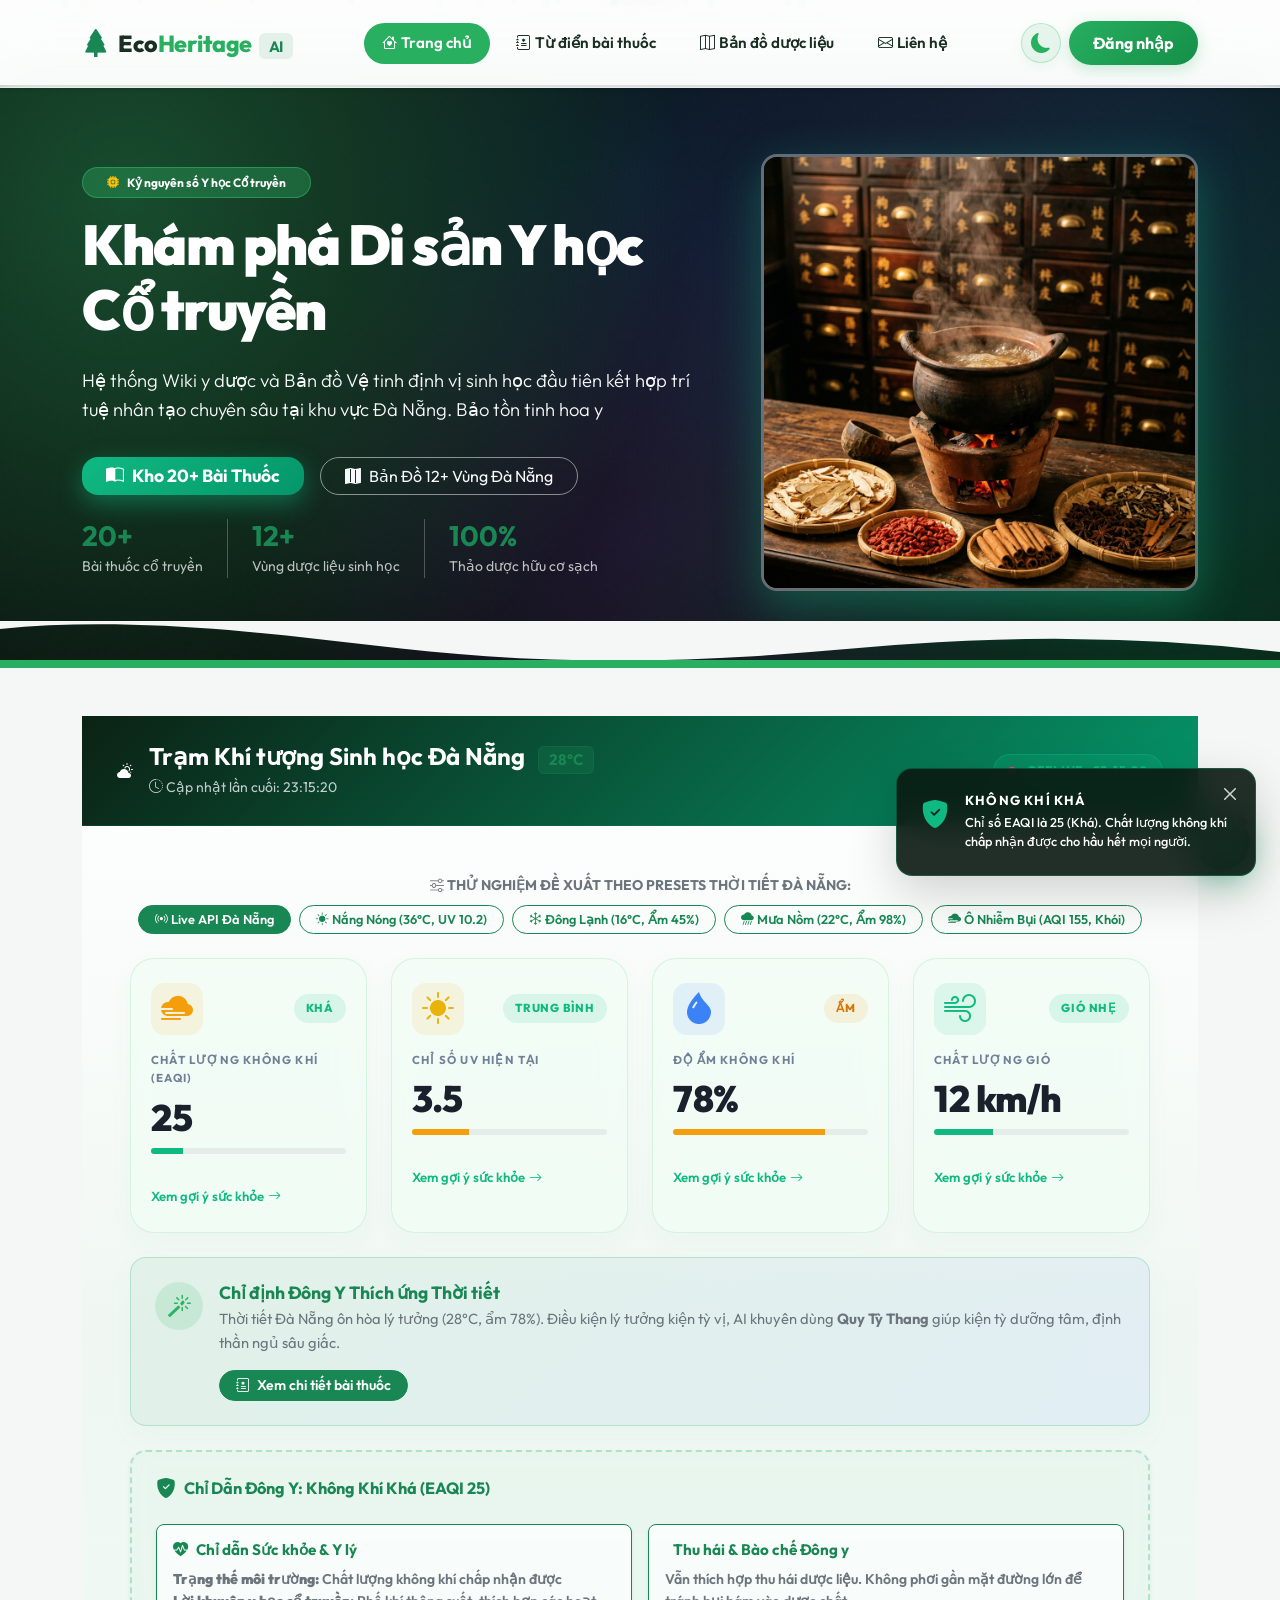
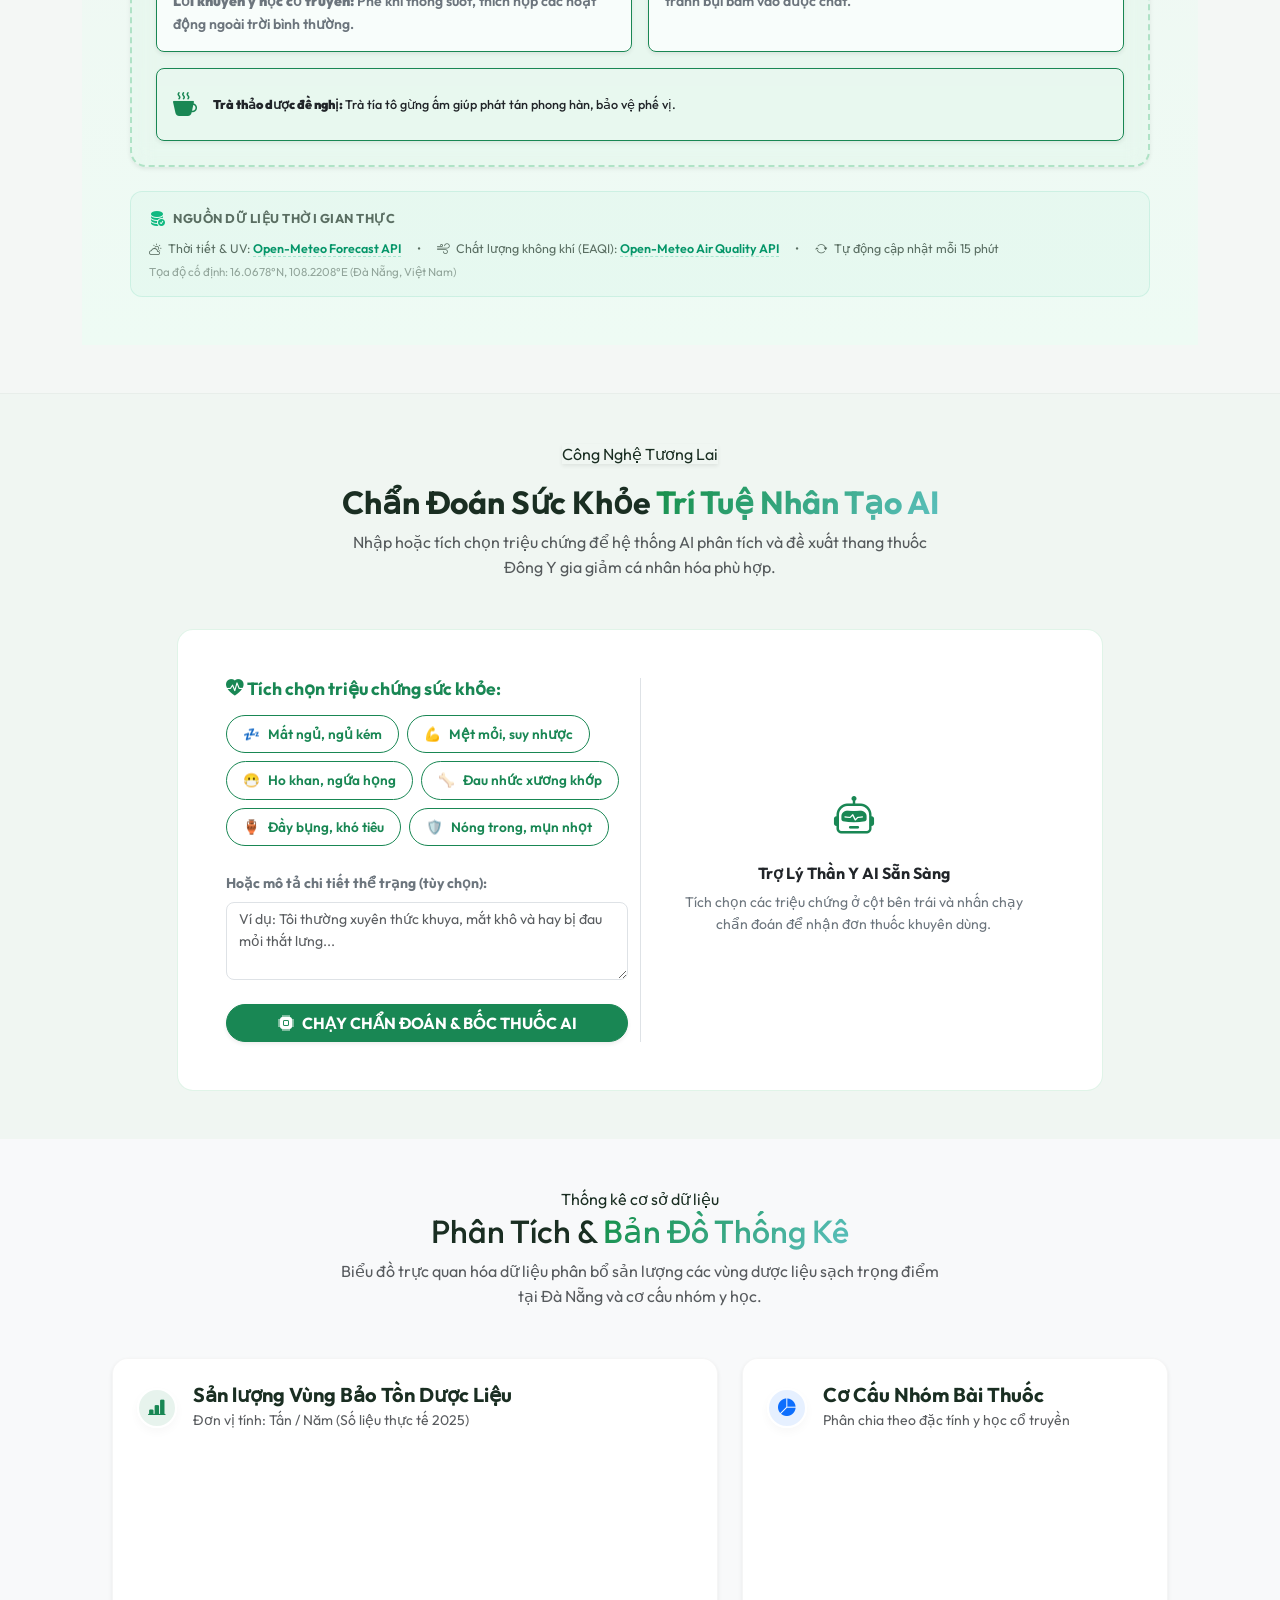
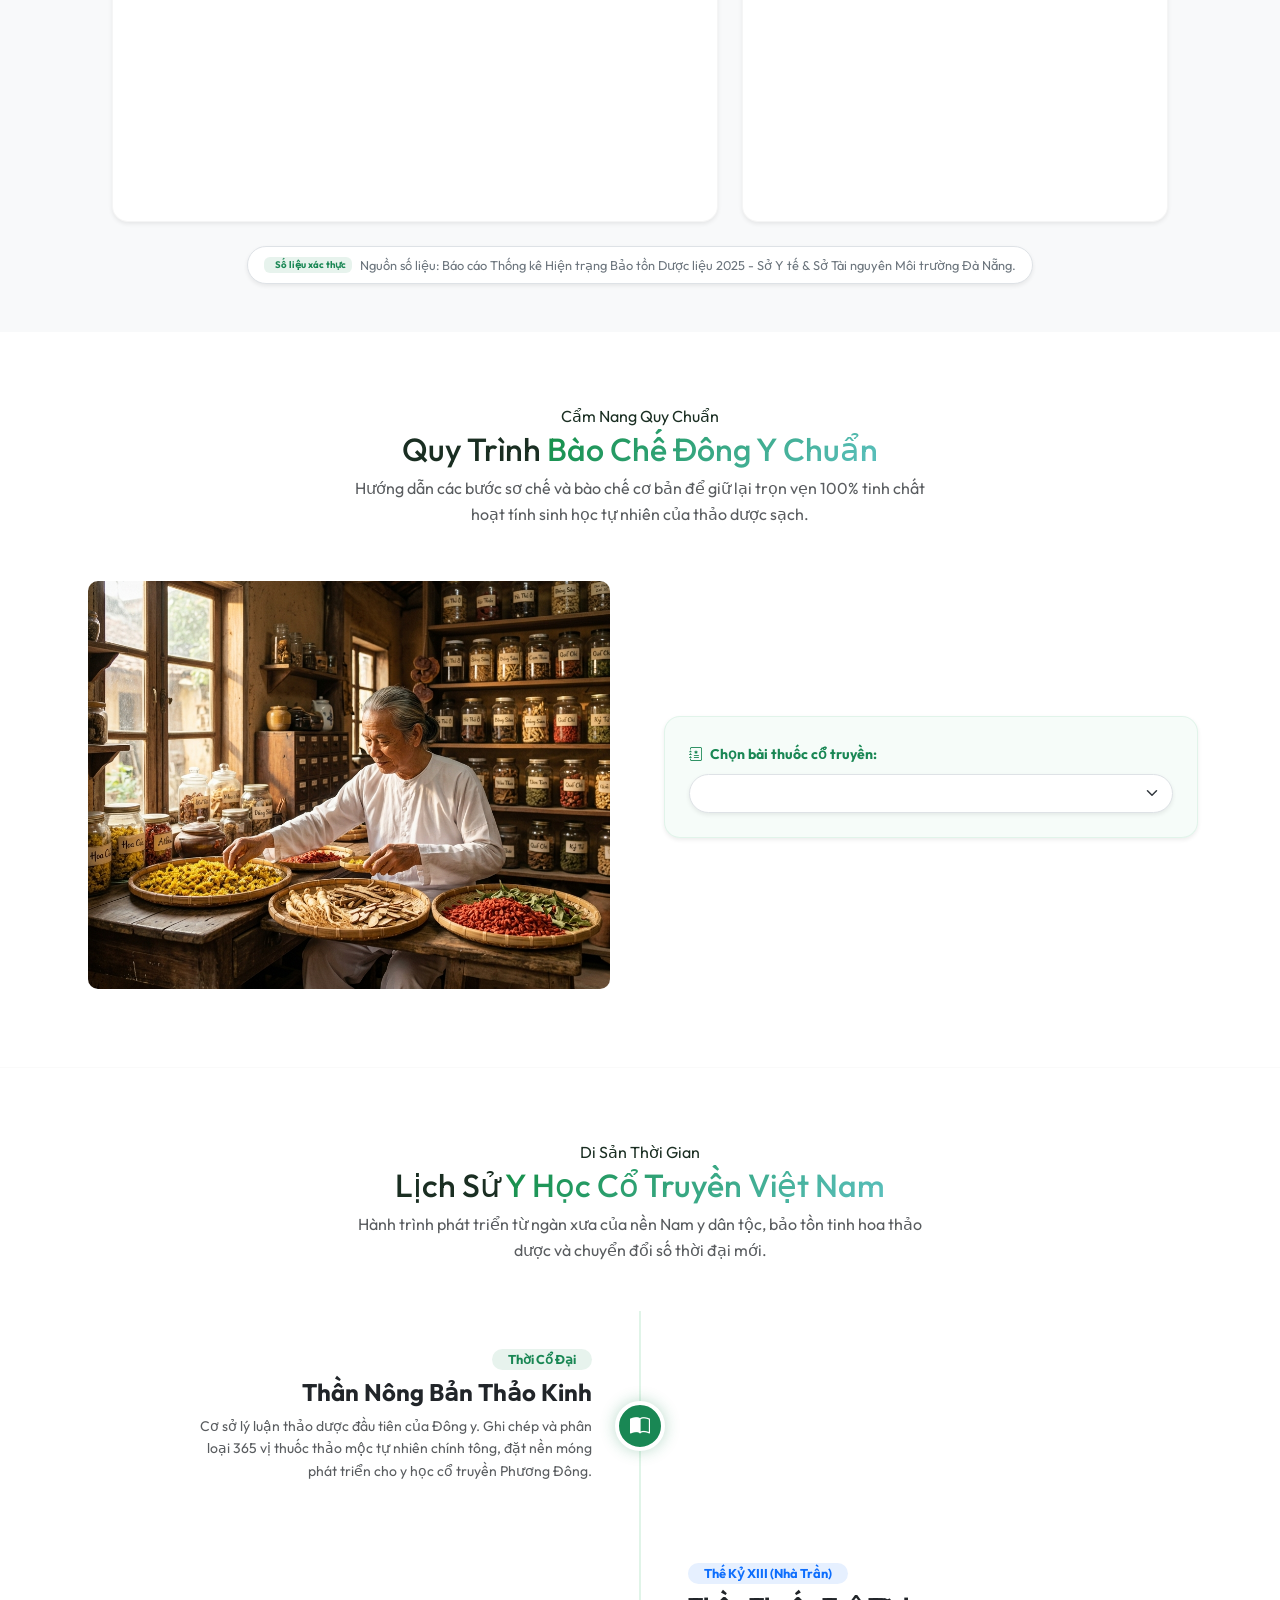
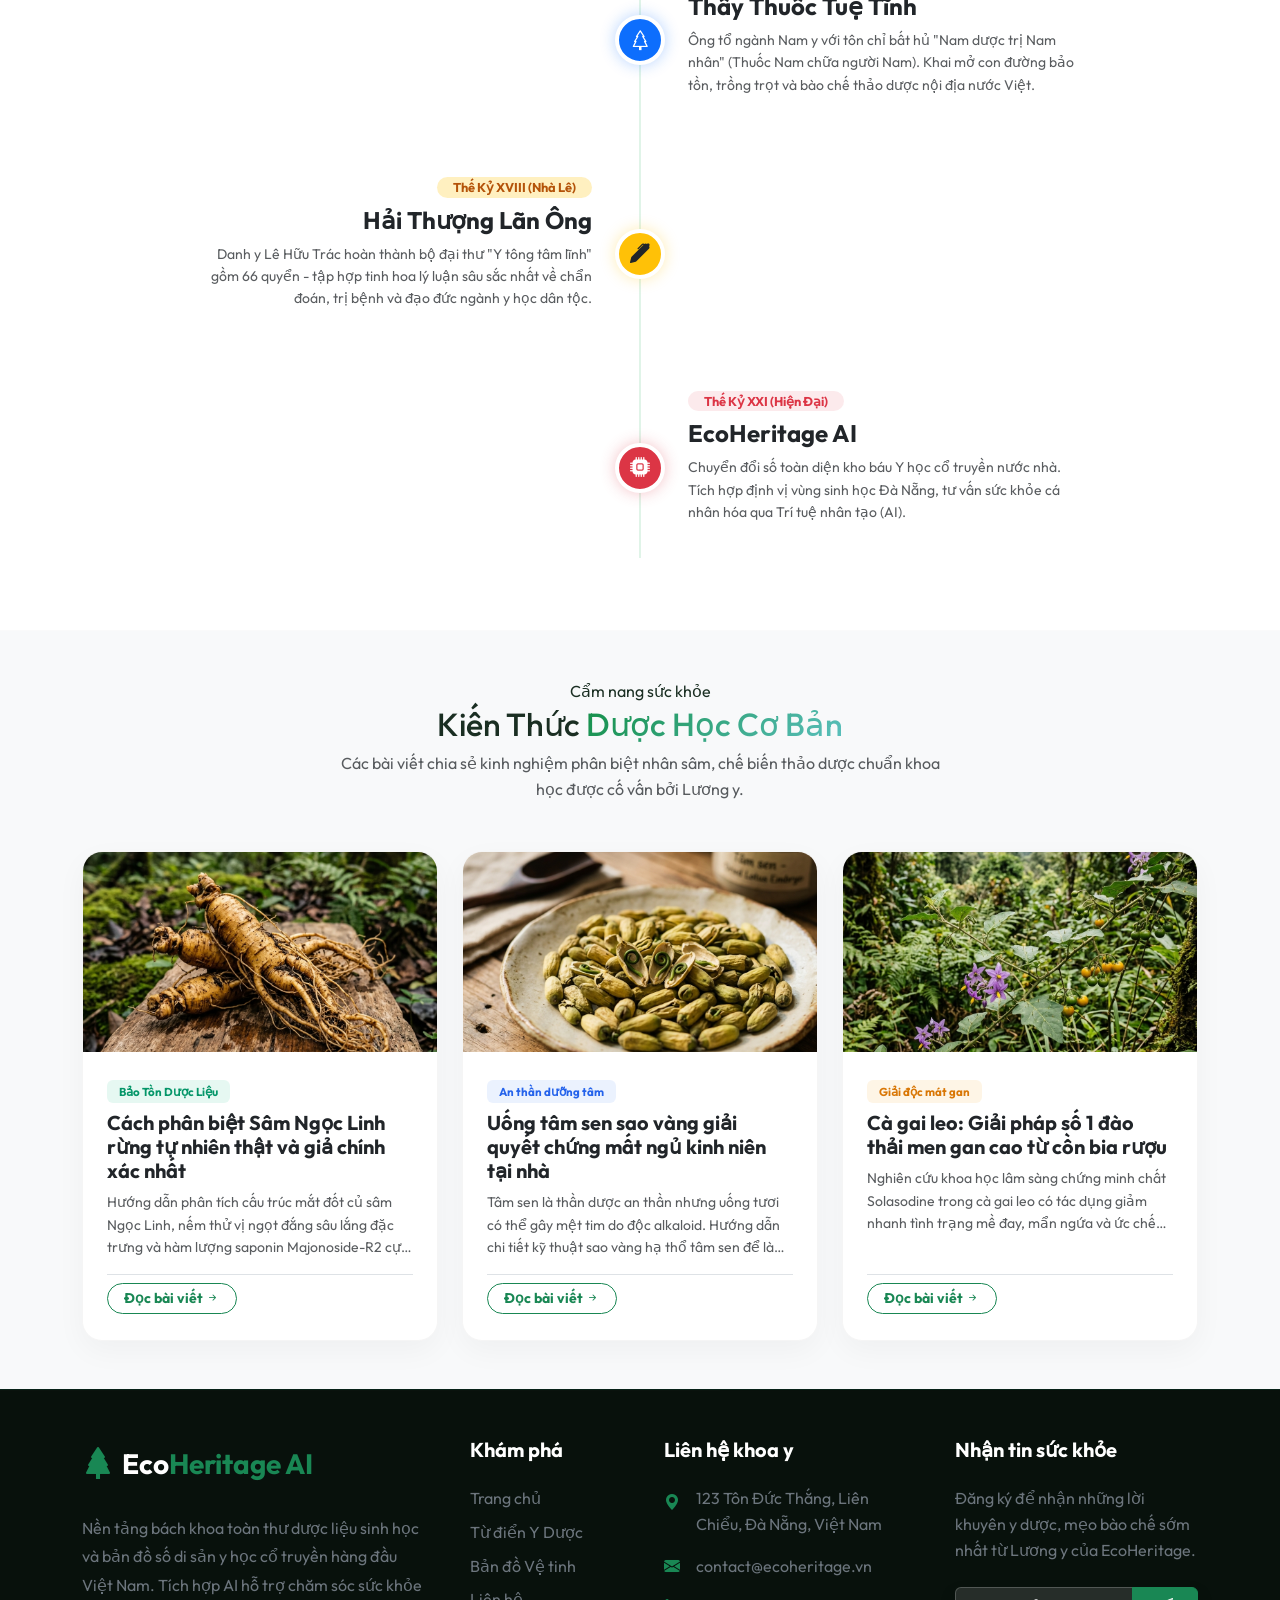
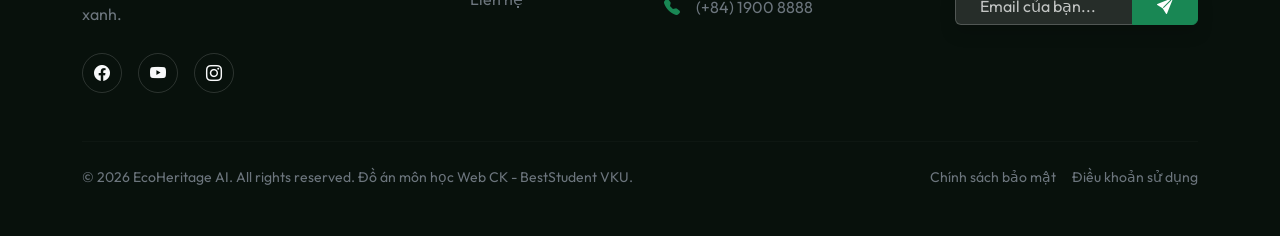
==== commit 2d955103: "Format index.html markup code formatting" ====
--- a/index.html
+++ b/index.html
@@ -1,23 +1,31 @@
 <!DOCTYPE html>
 <html lang="vi">
+
 <head>
     <meta charset="UTF-8">
     <meta name="viewport" content="width=device-width, initial-scale=1.0">
-    <meta name="description" content="EcoHeritage AI - Nền tảng AI kết hợp Di sản Y học Cổ truyền Việt Nam tại Đà Nẵng. Theo dõi AQI, thời tiết real-time và tra cứu 20+ bài thuốc dân gian.">
-    <meta name="keywords" content="EcoHeritage, sức khỏe xanh, y học cổ truyền, bài thuốc dân gian, Đà Nẵng, AI y tế, bảo vệ sức khỏe, AQI">
+    <meta name="description"
+        content="EcoHeritage AI - Nền tảng AI kết hợp Di sản Y học Cổ truyền Việt Nam tại Đà Nẵng. Theo dõi AQI, thời tiết real-time và tra cứu 20+ bài thuốc dân gian.">
+    <meta name="keywords"
+        content="EcoHeritage, sức khỏe xanh, y học cổ truyền, bài thuốc dân gian, Đà Nẵng, AI y tế, bảo vệ sức khỏe, AQI">
     <title>EcoHeritage AI | Trợ lý Sức khỏe & Di sản Y học Việt Nam</title>
     <!-- Open Graph cho chia sẻ mạng xã hội -->
     <meta property="og:title" content="EcoHeritage AI | Trợ lý Sức khỏe & Di sản Y học Việt Nam">
-    <meta property="og:description" content="EcoHeritage AI - Nền tảng AI kết hợp Di sản Y học Cổ truyền Việt Nam tại Đà Nẵng. Theo dõi AQI, thời tiết real-time và tra cứu 20+ bài thuốc dân gian.">
+    <meta property="og:description"
+        content="EcoHeritage AI - Nền tảng AI kết hợp Di sản Y học Cổ truyền Việt Nam tại Đà Nẵng. Theo dõi AQI, thời tiết real-time và tra cứu 20+ bài thuốc dân gian.">
     <meta property="og:type" content="website">
-    <meta property="og:image" content="https://hoshiss1.github.io/Ecoheritage-ai-no-database/images/ban_do/son_tra_map.png">
+    <meta property="og:image"
+        content="https://hoshiss1.github.io/Ecoheritage-ai-no-database/images/ban_do/son_tra_map.png">
     <link rel="canonical" href="https://ecoheritage-ai.vercel.app/index.html">
     <link rel="manifest" href="manifest.json">
 
-    <link rel="icon" href="data:image/svg+xml,<svg xmlns='http://www.w3.org/2000/svg' viewBox='0 0 32 32'><text y='28' font-size='28'>🌿</text></svg>" type="image/svg+xml">
+    <link rel="icon"
+        href="data:image/svg+xml,<svg xmlns='http://www.w3.org/2000/svg' viewBox='0 0 32 32'><text y='28' font-size='28'>🌿</text></svg>"
+        type="image/svg+xml">
     <link rel="preconnect" href="https://fonts.googleapis.com">
     <link rel="preconnect" href="https://fonts.gstatic.com" crossorigin>
-    <link href="https://fonts.googleapis.com/css2?family=Outfit:wght@300;400;500;600;700;800;900&display=swap" rel="stylesheet">
+    <link href="https://fonts.googleapis.com/css2?family=Outfit:wght@300;400;500;600;700;800;900&display=swap"
+        rel="stylesheet">
     <link href="https://cdn.jsdelivr.net/npm/bootstrap@5.3.2/dist/css/bootstrap.min.css" rel="stylesheet">
     <link href="https://cdn.jsdelivr.net/npm/bootstrap-icons@1.11.1/font/bootstrap-icons.css" rel="stylesheet">
     <link href="https://cdn.jsdelivr.net/npm/aos@2.3.4/dist/aos.css" rel="stylesheet">
@@ -41,13 +49,15 @@
     }
     </script>
 </head>
+
 <body class="d-flex flex-column min-vh-100">
     <!-- Page Scroll Progress Bar -->
     <div id="scrollProgressBar" class="premium-scroll-progress-bar"></div>
     <!-- Hạt sinh học trôi nổi nền -->
     <div class="particles-container" id="particles"></div>
     <!-- Lá thảo dược trôi nổi phong cách v6.0 -->
-    <div id="floating-particles-leaves" class="position-absolute top-0 start-0 w-100 h-100 overflow-hidden" style="pointer-events:none; z-index:1;"></div>
+    <div id="floating-particles-leaves" class="position-absolute top-0 start-0 w-100 h-100 overflow-hidden"
+        style="pointer-events:none; z-index:1;"></div>
 
     <!-- 1. THANH ĐIỀU HƯỚNG CHUNG (NAVBAR) -->
     <header>
@@ -55,58 +65,83 @@
             <div class="container">
                 <a class="navbar-brand d-flex align-items-center gap-2" href="index.html">
                     <i class="bi bi-tree-fill text-success" style="font-size: 28px;"></i>
-                    <span class="logo-text">Eco<span class="logo-accent">Heritage</span> <span class="badge bg-success bg-opacity-10 text-success ms-1" style="font-size: 0.65em; vertical-align: middle;">AI</span></span>
+                    <span class="logo-text">Eco<span class="logo-accent">Heritage</span> <span
+                            class="badge bg-success bg-opacity-10 text-success ms-1"
+                            style="font-size: 0.65em; vertical-align: middle;">AI</span></span>
                 </a>
-                <button class="navbar-toggler border-0 shadow-none" type="button" data-bs-toggle="collapse" data-bs-target="#navbarNav">
+                <button class="navbar-toggler border-0 shadow-none" type="button" data-bs-toggle="collapse"
+                    data-bs-target="#navbarNav">
                     <span class="navbar-toggler-icon"></span>
                 </button>
                 <div class="collapse navbar-collapse justify-content-center" id="navbarNav">
                     <ul class="navbar-nav gap-2">
-                        <li class="nav-item"><a class="nav-link active" href="index.html"><i class="bi bi-house-heart me-1"></i>Trang chủ</a></li>
-                        <li class="nav-item"><a class="nav-link" href="dictionary.html"><i class="bi bi-journal-medical me-1"></i>Từ điển bài thuốc</a></li>
-                        <li class="nav-item"><a class="nav-link" href="map.html"><i class="bi bi-map me-1"></i>Bản đồ dược liệu</a></li>
-                        <li class="nav-item"><a class="nav-link" href="contact.html"><i class="bi bi-envelope me-1"></i>Liên hệ</a></li>
-                        <li class="nav-item d-none" id="navAdminLink"><a class="nav-link" href="admin.html"><i class="bi bi-shield-lock me-1"></i>Quản trị</a></li>
+                        <li class="nav-item"><a class="nav-link active" href="index.html"><i
+                                    class="bi bi-house-heart me-1"></i>Trang chủ</a></li>
+                        <li class="nav-item"><a class="nav-link" href="dictionary.html"><i
+                                    class="bi bi-journal-medical me-1"></i>Từ điển bài thuốc</a></li>
+                        <li class="nav-item"><a class="nav-link" href="map.html"><i class="bi bi-map me-1"></i>Bản đồ
+                                dược liệu</a></li>
+                        <li class="nav-item"><a class="nav-link" href="contact.html"><i
+                                    class="bi bi-envelope me-1"></i>Liên hệ</a></li>
+                        <li class="nav-item d-none" id="navAdminLink"><a class="nav-link" href="admin.html"><i
+                                    class="bi bi-shield-lock me-1"></i>Quản trị</a></li>
                     </ul>
                     <div class="d-lg-none mt-3 mb-2" id="mobileAuthSection">
-                        <button class="btn btn-auth w-100" data-bs-toggle="modal" data-bs-target="#authModal" id="mobileLoginBtn">Đăng nhập</button>
+                        <button class="btn btn-auth w-100" data-bs-toggle="modal" data-bs-target="#authModal"
+                            id="mobileLoginBtn">Đăng nhập</button>
                         <div class="d-none w-100 gap-2" id="mobileUserBtnGroup">
-                            <a href="profile.html" class="btn btn-outline-success w-50 py-2 rounded-pill fw-bold"><i class="bi bi-person-fill"></i> Hồ sơ</a>
-                            <button class="btn btn-outline-danger w-50 py-2 rounded-pill fw-bold" id="mobileLogoutBtn"><i class="bi bi-box-arrow-right"></i> Ra</button>
-                        </div>
-                    </div>
-                </div>
-                <button id="darkModeToggle" class="btn btn-outline-success rounded-circle border-0 p-2 me-2" 
-                        title="Chuyển chế độ tối/sáng" aria-label="Chuyển đổi giao diện tối sáng" style="width:40px;height:40px;display:flex;align-items:center;justify-content:center;">
+                            <a href="profile.html" class="btn btn-outline-success w-50 py-2 rounded-pill fw-bold"><i
+                                    class="bi bi-person-fill"></i> Hồ sơ</a>
+                            <button class="btn btn-outline-danger w-50 py-2 rounded-pill fw-bold"
+                                id="mobileLogoutBtn"><i class="bi bi-box-arrow-right"></i> Ra</button>
+                        </div>
+                    </div>
+                </div>
+                <button id="darkModeToggle" class="btn btn-outline-success rounded-circle border-0 p-2 me-2"
+                    title="Chuyển chế độ tối/sáng" aria-label="Chuyển đổi giao diện tối sáng"
+                    style="width:40px;height:40px;display:flex;align-items:center;justify-content:center;">
                     <i class="bi bi-moon-fill fs-5"></i>
                 </button>
                 <div class="d-none d-lg-flex align-items-center gap-3" id="desktopAuthSection">
-                    <button class="btn btn-auth" data-bs-toggle="modal" data-bs-target="#authModal" id="desktopLoginBtn">Đăng nhập</button>
+                    <button class="btn btn-auth" data-bs-toggle="modal" data-bs-target="#authModal"
+                        id="desktopLoginBtn">Đăng nhập</button>
                     <div class="d-none align-items-center gap-2" id="desktopUserAvatar">
-                        <span class="badge bg-success bg-opacity-10 text-success fw-bold px-3 py-2 rounded-pill d-none" id="desktopAdminBadge">Quản trị viên</span>
+                        <span class="badge bg-success bg-opacity-10 text-success fw-bold px-3 py-2 rounded-pill d-none"
+                            id="desktopAdminBadge">Quản trị viên</span>
                         <div class="dropdown">
-                            <a href="#" class="avatar-circle text-decoration-none border-0" id="avatarDropdown" data-bs-toggle="dropdown" aria-expanded="false" title="Tài khoản cá nhân" style="overflow: hidden; display: flex; align-items: center; justify-content: center; background: var(--primary);">
+                            <a href="#" class="avatar-circle text-decoration-none border-0" id="avatarDropdown"
+                                data-bs-toggle="dropdown" aria-expanded="false" title="Tài khoản cá nhân"
+                                style="overflow: hidden; display: flex; align-items: center; justify-content: center; background: var(--primary);">
                                 <img id="avatarImage" src="" class="w-100 h-100 object-fit-cover d-none" alt="Avatar">
-                                <span id="avatarInitials" style="display: flex; align-items: center; justify-content: center; width: 100%; height: 100%;">U</span>
+                                <span id="avatarInitials"
+                                    style="display: flex; align-items: center; justify-content: center; width: 100%; height: 100%;">U</span>
                             </a>
-                            <ul class="dropdown-menu dropdown-menu-end border-0 shadow-lg mt-3 p-3 rounded-4 glassmorphic-dropdown" aria-labelledby="avatarDropdown" style="width: 250px;">
+                            <ul class="dropdown-menu dropdown-menu-end border-0 shadow-lg mt-3 p-3 rounded-4 glassmorphic-dropdown"
+                                aria-labelledby="avatarDropdown" style="width: 250px;">
                                 <li class="dropdown-header text-center pb-3 border-bottom mb-2">
-                                    <div class="avatar-circle mx-auto mb-2" style="width: 50px; height: 50px; border-radius: 50%; display: flex; align-items: center; justify-content: center; background: var(--primary); font-size: 1.3rem; overflow: hidden;">
-                                        <img id="avatarImageDropdown" src="" class="w-100 h-100 object-fit-cover rounded-circle d-none" alt="Avatar">
+                                    <div class="avatar-circle mx-auto mb-2"
+                                        style="width: 50px; height: 50px; border-radius: 50%; display: flex; align-items: center; justify-content: center; background: var(--primary); font-size: 1.3rem; overflow: hidden;">
+                                        <img id="avatarImageDropdown" src=""
+                                            class="w-100 h-100 object-fit-cover rounded-circle d-none" alt="Avatar">
                                         <span id="avatarInitialsDropdown">U</span>
                                     </div>
                                     <h6 class="fw-bold mb-0 text-dark" id="dropdownUserName">Tên Người Dùng</h6>
                                     <small class="text-muted d-block" id="dropdownUserEmail">email@gmail.com</small>
                                 </li>
                                 <li>
-                                    <a class="dropdown-item py-2 px-3 rounded-3 d-flex align-items-center gap-2" href="profile.html">
+                                    <a class="dropdown-item py-2 px-3 rounded-3 d-flex align-items-center gap-2"
+                                        href="profile.html">
                                         <i class="bi bi-person-circle text-success fs-5"></i>
                                         <span>Hồ sơ cá nhân</span>
                                     </a>
                                 </li>
-                                <li><hr class="dropdown-divider opacity-50"></li>
                                 <li>
-                                    <button class="dropdown-item py-2 px-3 rounded-3 d-flex align-items-center gap-2 text-danger w-100 text-start border-0 bg-transparent" id="dropdownLogoutBtn">
+                                    <hr class="dropdown-divider opacity-50">
+                                </li>
+                                <li>
+                                    <button
+                                        class="dropdown-item py-2 px-3 rounded-3 d-flex align-items-center gap-2 text-danger w-100 text-start border-0 bg-transparent"
+                                        id="dropdownLogoutBtn">
                                         <i class="bi bi-box-arrow-right fs-5"></i>
                                         <span>Đăng xuất</span>
                                     </button>
@@ -127,19 +162,26 @@
             <div class="container position-relative z-1 py-1">
                 <div class="row align-items-center g-5">
                     <div class="col-lg-7 text-center text-lg-start" data-aos="fade-right">
-                        <span class="badge rounded-pill px-4 py-2 mb-3" style="background: rgba(46, 179, 102, 0.35) !important; color: #ffffff !important; border: 1px solid rgba(46, 179, 102, 0.6) !important;"><i class="bi bi-cpu-fill me-2 text-warning"></i>Kỷ nguyên số Y học Cổ truyền</span>
+                        <span class="badge rounded-pill px-4 py-2 mb-3"
+                            style="background: rgba(46, 179, 102, 0.35) !important; color: #ffffff !important; border: 1px solid rgba(46, 179, 102, 0.6) !important;"><i
+                                class="bi bi-cpu-fill me-2 text-warning"></i>Kỷ nguyên số Y học Cổ truyền</span>
                         <h1 class="hero-title text-white">Khám phá Di sản Y học Cổ truyền</h1>
                         <p class="lead text-light mb-4 hero-description">
-                            Hệ thống Wiki y dược và Bản đồ Vệ tinh định vị sinh học đầu tiên kết hợp trí tuệ nhân tạo chuyên sâu tại khu vực Đà Nẵng. Bảo tồn tinh hoa y học cha ông.
+                            Hệ thống Wiki y dược và Bản đồ Vệ tinh định vị sinh học đầu tiên kết hợp trí tuệ nhân tạo
+                            chuyên sâu tại khu vực Đà Nẵng. Bảo tồn tinh hoa y học cha ông.
                         </p>
-                        
+
                         <div class="mt-4 pt-2 d-flex flex-wrap justify-content-center justify-content-lg-start gap-3">
-                            <a href="dictionary.html" class="btn btn-premium-primary btn-pulse rounded-pill px-4 py-2.5"><i class="bi bi-book-half me-2"></i>Kho 20+ Bài Thuốc</a>
-                            <a href="map.html" class="btn btn-outline-light rounded-pill px-4 py-2.5"><i class="bi bi-map-fill me-2"></i>Bản Đồ 12+ Vùng Đà Nẵng</a>
-                        </div>
-                        
+                            <a href="dictionary.html"
+                                class="btn btn-premium-primary btn-pulse rounded-pill px-4 py-2.5"><i
+                                    class="bi bi-book-half me-2"></i>Kho 20+ Bài Thuốc</a>
+                            <a href="map.html" class="btn btn-outline-light rounded-pill px-4 py-2.5"><i
+                                    class="bi bi-map-fill me-2"></i>Bản Đồ 12+ Vùng Đà Nẵng</a>
+                        </div>
+
                         <!-- Stat counters -->
-                        <div class="d-flex flex-wrap justify-content-center justify-content-lg-start gap-4 mt-4 text-white">
+                        <div
+                            class="d-flex flex-wrap justify-content-center justify-content-lg-start gap-4 mt-4 text-white">
                             <div>
                                 <h3 class="fw-bold mb-0 text-success" data-counter="20" data-suffix="+">0+</h3>
                                 <small class="text-light opacity-75">Bài thuốc cổ truyền</small>
@@ -155,52 +197,72 @@
                         </div>
                     </div>
                     <div class="col-lg-5 text-center" data-aos="zoom-in" data-aos-delay="200">
-                        <img src="./images/bai_thuoc/traditional_vietnamese_herb_pot.png" alt="Thập Toàn Đại Bổ AI" class="img-fluid rounded-4 shadow-lg" style="object-fit: cover; border: 4px solid rgba(255,255,255,0.2);" onerror="this.src='https://images.unsplash.com/photo-1542601906990-b4d3fb778b09?auto=format&fit=crop&q=80&w=600'">
+                        <img src="./images/bai_thuoc/traditional_vietnamese_herb_pot.png" alt="Thập Toàn Đại Bổ AI"
+                            class="img-fluid rounded-4 shadow-lg"
+                            style="object-fit: cover; border: 4px solid rgba(255,255,255,0.2);"
+                            onerror="this.src='https://images.unsplash.com/photo-1542601906990-b4d3fb778b09?auto=format&fit=crop&q=80&w=600'">
                     </div>
                 </div>
             </div>
             <!-- Wave divider at bottom of Hero section -->
             <div class="wave-divider">
-                <svg data-name="Layer 1" xmlns="http://www.w3.org/2000/svg" viewBox="0 0 1200 120" preserveAspectRatio="none">
-                    <path d="M985.66,92.83C906.67,72,823.78,31,743.84,14.19c-82.26-17.34-168.06-16.33-250.45.39-57.84,11.73-114,31.07-172,41.86A600.21,600.21,0,0,1,0,27.35V120H1200V95.8C1132.19,118.92,1055.71,111.31,985.66,92.83Z" class="shape-fill"></path>
+                <svg data-name="Layer 1" xmlns="http://www.w3.org/2000/svg" viewBox="0 0 1200 120"
+                    preserveAspectRatio="none">
+                    <path
+                        d="M985.66,92.83C906.67,72,823.78,31,743.84,14.19c-82.26-17.34-168.06-16.33-250.45.39-57.84,11.73-114,31.07-172,41.86A600.21,600.21,0,0,1,0,27.35V120H1200V95.8C1132.19,118.92,1055.71,111.31,985.66,92.83Z"
+                        class="shape-fill"></path>
                 </svg>
             </div>
         </section>
-                    </div>
-                    <div class="col-lg-5 position-relative d-none d-lg-block" data-aos="fade-left">
-                        <div class="hero-graphic-container">
-                            <img src="./images/hero_vector.png" class="w-100 h-auto hero-pulse-img" alt="EcoHeritage AI Graphic" loading="eager" onerror="this.onerror=null; this.src='https://images.unsplash.com/photo-1512290923902-8a9f81dc236c?auto=format&fit=crop&q=80&w=800';">
-                        </div>
-                    </div>
-                </div>
-            </div>
+        </div>
+
+        </div>
+        </div>
         </section>
 
         <!-- 3. TRẠM KHÍ TƯỢNG VÀ CHỈ SỐ SỨC KHỎE SINH HỌC -->
         <section class="py-5 bg-offwhite position-relative overflow-hidden z-1" id="weather-section">
             <div class="container">
                 <div class="glass-card-premium w-100 overflow-hidden" id="aqi-dashboard" data-aos="zoom-in">
-                    <div class="dashboard-header-bg p-4 p-md-5 text-white d-flex justify-content-between align-items-center flex-wrap gap-3">
+                    <div
+                        class="dashboard-header-bg p-4 p-md-5 text-white d-flex justify-content-between align-items-center flex-wrap gap-3">
                         <div class="d-flex align-items-center gap-3">
                             <div class="weather-header-icon"><i class="bi bi-cloud-sun-fill"></i></div>
                             <div>
-                                <h4 class="fw-bold mb-0">Trạm Khí tượng Sinh học <span id="weatherLocationName">Đà Nẵng</span> <span class="ms-2 badge bg-success bg-opacity-25 text-success border border-success border-opacity-25" id="headerTemp" style="font-size: 0.95rem;">28°C</span></h4>
-                                <small class="opacity-75"><i class="bi bi-clock-history"></i> Cập nhật lần cuối: <span id="weatherUpdateTime">đang tải...</span></small>
+                                <h4 class="fw-bold mb-0">Trạm Khí tượng Sinh học <span id="weatherLocationName">Đà
+                                        Nẵng</span> <span
+                                        class="ms-2 badge bg-success bg-opacity-25 text-success border border-success border-opacity-25"
+                                        id="headerTemp" style="font-size: 0.95rem;">28°C</span></h4>
+                                <small class="opacity-75"><i class="bi bi-clock-history"></i> Cập nhật lần cuối: <span
+                                        id="weatherUpdateTime">đang tải...</span></small>
                             </div>
                         </div>
                         <div class="badge-realtime"><i class="bi bi-broadcast"></i> ĐANG PHÁT LIVE DATA</div>
                     </div>
-                    
+
                     <div class="p-4 p-md-5">
                         <!-- Preset Thời tiết Đà Nẵng tương tác v6.0 -->
                         <div class="mb-4 text-center">
-                            <span class="small fw-bold text-secondary d-block mb-2"><i class="bi bi-sliders"></i> THỬ NGHIỆM ĐỀ XUẤT THEO PRESETS THỜI TIẾT ĐÀ NẴNG:</span>
+                            <span class="small fw-bold text-secondary d-block mb-2"><i class="bi bi-sliders"></i> THỬ
+                                NGHIỆM ĐỀ XUẤT THEO PRESETS THỜI TIẾT ĐÀ NẴNG:</span>
                             <div class="d-flex flex-wrap justify-content-center gap-2">
-                                <button class="btn btn-sm btn-outline-success rounded-pill px-3 py-1.5 weather-preset-btn active" data-preset="live"><i class="bi bi-broadcast"></i> Live API Đà Nẵng</button>
-                                <button class="btn btn-sm btn-outline-success rounded-pill px-3 py-1.5 weather-preset-btn" data-preset="hot"><i class="bi bi-sun-fill"></i> Nắng Nóng (36°C, UV 10.2)</button>
-                                <button class="btn btn-sm btn-outline-success rounded-pill px-3 py-1.5 weather-preset-btn" data-preset="cold"><i class="bi bi-snow"></i> Đông Lạnh (16°C, Ẩm 45%)</button>
-                                <button class="btn btn-sm btn-outline-success rounded-pill px-3 py-1.5 weather-preset-btn" data-preset="humid"><i class="bi bi-cloud-rain-heavy-fill"></i> Mưa Nồm (22°C, Ẩm 98%)</button>
-                                <button class="btn btn-sm btn-outline-success rounded-pill px-3 py-1.5 weather-preset-btn" data-preset="polluted"><i class="bi bi-cloud-haze2-fill"></i> Ô Nhiễm Bụi (AQI 155, Khói)</button>
+                                <button
+                                    class="btn btn-sm btn-outline-success rounded-pill px-3 py-1.5 weather-preset-btn active"
+                                    data-preset="live"><i class="bi bi-broadcast"></i> Live API Đà Nẵng</button>
+                                <button
+                                    class="btn btn-sm btn-outline-success rounded-pill px-3 py-1.5 weather-preset-btn"
+                                    data-preset="hot"><i class="bi bi-sun-fill"></i> Nắng Nóng (36°C, UV 10.2)</button>
+                                <button
+                                    class="btn btn-sm btn-outline-success rounded-pill px-3 py-1.5 weather-preset-btn"
+                                    data-preset="cold"><i class="bi bi-snow"></i> Đông Lạnh (16°C, Ẩm 45%)</button>
+                                <button
+                                    class="btn btn-sm btn-outline-success rounded-pill px-3 py-1.5 weather-preset-btn"
+                                    data-preset="humid"><i class="bi bi-cloud-rain-heavy-fill"></i> Mưa Nồm (22°C, Ẩm
+                                    98%)</button>
+                                <button
+                                    class="btn btn-sm btn-outline-success rounded-pill px-3 py-1.5 weather-preset-btn"
+                                    data-preset="polluted"><i class="bi bi-cloud-haze2-fill"></i> Ô Nhiễm Bụi (AQI 155,
+                                    Khói)</button>
                             </div>
                         </div>
 
@@ -216,10 +278,14 @@
                                     </div>
                                     <span class="card-label-text">CHẤT LƯỢNG KHÔNG KHÍ (EAQI)</span>
                                     <h2 class="card-value-text my-2" id="aqiValue">45</h2>
-                                    <div class="progress-bar-level mb-3" style="height: 6px; background: rgba(0,0,0,0.06); border-radius: 3px; overflow: hidden;">
-                                        <div id="aqiLevelBar" style="height: 100%; width: 0%; background: #10b981; transition: width 0.8s ease, background-color 0.8s ease;"></div>
-                                    </div>
-                                    <a href="javascript:void(0)" class="card-action-link mt-3 d-inline-flex align-items-center gap-1">
+                                    <div class="progress-bar-level mb-3"
+                                        style="height: 6px; background: rgba(0,0,0,0.06); border-radius: 3px; overflow: hidden;">
+                                        <div id="aqiLevelBar"
+                                            style="height: 100%; width: 0%; background: #10b981; transition: width 0.8s ease, background-color 0.8s ease;">
+                                        </div>
+                                    </div>
+                                    <a href="javascript:void(0)"
+                                        class="card-action-link mt-3 d-inline-flex align-items-center gap-1">
                                         Xem gợi ý sức khỏe <i class="bi bi-arrow-right"></i>
                                     </a>
                                 </div>
@@ -235,10 +301,14 @@
                                     </div>
                                     <span class="card-label-text">CHỈ SỐ UV HIỆN TẠI</span>
                                     <h2 class="card-value-text my-2" id="weatherUV">3.5</h2>
-                                    <div class="progress-bar-level mb-3" style="height: 6px; background: rgba(0,0,0,0.06); border-radius: 3px; overflow: hidden;">
-                                        <div id="uvLevelBar" style="height: 100%; width: 0%; background: #10b981; transition: width 0.8s ease, background-color 0.8s ease;"></div>
-                                    </div>
-                                    <a href="javascript:void(0)" class="card-action-link mt-3 d-inline-flex align-items-center gap-1">
+                                    <div class="progress-bar-level mb-3"
+                                        style="height: 6px; background: rgba(0,0,0,0.06); border-radius: 3px; overflow: hidden;">
+                                        <div id="uvLevelBar"
+                                            style="height: 100%; width: 0%; background: #10b981; transition: width 0.8s ease, background-color 0.8s ease;">
+                                        </div>
+                                    </div>
+                                    <a href="javascript:void(0)"
+                                        class="card-action-link mt-3 d-inline-flex align-items-center gap-1">
                                         Xem gợi ý sức khỏe <i class="bi bi-arrow-right"></i>
                                     </a>
                                 </div>
@@ -254,10 +324,14 @@
                                     </div>
                                     <span class="card-label-text">ĐỘ ẨM KHÔNG KHÍ</span>
                                     <h2 class="card-value-text my-2" id="weatherHumidity">78%</h2>
-                                    <div class="progress-bar-level mb-3" style="height: 6px; background: rgba(0,0,0,0.06); border-radius: 3px; overflow: hidden;">
-                                        <div id="humidityLevelBar" style="height: 100%; width: 0%; background: #10b981; transition: width 0.8s ease, background-color 0.8s ease;"></div>
-                                    </div>
-                                    <a href="javascript:void(0)" class="card-action-link mt-3 d-inline-flex align-items-center gap-1">
+                                    <div class="progress-bar-level mb-3"
+                                        style="height: 6px; background: rgba(0,0,0,0.06); border-radius: 3px; overflow: hidden;">
+                                        <div id="humidityLevelBar"
+                                            style="height: 100%; width: 0%; background: #10b981; transition: width 0.8s ease, background-color 0.8s ease;">
+                                        </div>
+                                    </div>
+                                    <a href="javascript:void(0)"
+                                        class="card-action-link mt-3 d-inline-flex align-items-center gap-1">
                                         Xem gợi ý sức khỏe <i class="bi bi-arrow-right"></i>
                                     </a>
                                 </div>
@@ -273,27 +347,40 @@
                                     </div>
                                     <span class="card-label-text">CHẤT lượng GIÓ</span>
                                     <h2 class="card-value-text my-2" id="weatherWind">Tốt</h2>
-                                    <div class="progress-bar-level mb-3" style="height: 6px; background: rgba(0,0,0,0.06); border-radius: 3px; overflow: hidden;">
-                                        <div id="windLevelBar" style="height: 100%; width: 0%; background: #10b981; transition: width 0.8s ease, background-color 0.8s ease;"></div>
-                                    </div>
-                                    <a href="javascript:void(0)" class="card-action-link mt-3 d-inline-flex align-items-center gap-1">
+                                    <div class="progress-bar-level mb-3"
+                                        style="height: 6px; background: rgba(0,0,0,0.06); border-radius: 3px; overflow: hidden;">
+                                        <div id="windLevelBar"
+                                            style="height: 100%; width: 0%; background: #10b981; transition: width 0.8s ease, background-color 0.8s ease;">
+                                        </div>
+                                    </div>
+                                    <a href="javascript:void(0)"
+                                        class="card-action-link mt-3 d-inline-flex align-items-center gap-1">
                                         Xem gợi ý sức khỏe <i class="bi bi-arrow-right"></i>
                                     </a>
                                 </div>
                             </div>
-                            
+
                             <!-- Lời khuyên Đông y Thích ứng Thời tiết -->
                             <div class="col-12 mt-4 stagger-item">
-                                <div class="p-4 rounded-4 shadow-sm border position-relative overflow-hidden weather-adaptive-card" id="weatherAdaptiveCard">
+                                <div class="p-4 rounded-4 shadow-sm border position-relative overflow-hidden weather-adaptive-card"
+                                    id="weatherAdaptiveCard">
                                     <div class="d-flex align-items-start gap-3">
-                                        <div class="rounded-circle d-flex align-items-center justify-content-center weather-adaptive-icon-container">
+                                        <div
+                                            class="rounded-circle d-flex align-items-center justify-content-center weather-adaptive-icon-container">
                                             <i class="bi bi-magic fs-4"></i>
                                         </div>
                                         <div>
-                                            <h5 class="fw-bold mb-1 text-success" style="font-size: 1.1rem;">Chỉ định Đông Y Thích ứng Thời tiết</h5>
-                                            <p class="text-secondary small mb-3" style="line-height: 1.6; font-size: 0.92rem;" id="weatherAdaptiveAdvice">Đang phân tích thời tiết Đà Nẵng để đề xuất bài thuốc thích hợp...</p>
+                                            <h5 class="fw-bold mb-1 text-success" style="font-size: 1.1rem;">Chỉ định
+                                                Đông Y Thích ứng Thời tiết</h5>
+                                            <p class="text-secondary small mb-3"
+                                                style="line-height: 1.6; font-size: 0.92rem;"
+                                                id="weatherAdaptiveAdvice">Đang phân tích thời tiết Đà Nẵng để đề xuất
+                                                bài thuốc thích hợp...</p>
                                             <div id="weatherAdaptiveRecipeBtn" class="d-none">
-                                                <button class="btn btn-sm btn-success rounded-pill px-3 py-1.5 fw-semibold" id="btnGoToRecipe"><i class="bi bi-journal-medical me-1"></i> Xem chi tiết bài thuốc</button>
+                                                <button
+                                                    class="btn btn-sm btn-success rounded-pill px-3 py-1.5 fw-semibold"
+                                                    id="btnGoToRecipe"><i class="bi bi-journal-medical me-1"></i> Xem
+                                                    chi tiết bài thuốc</button>
                                             </div>
                                         </div>
                                     </div>
@@ -302,24 +389,37 @@
 
                             <!-- Đông y Cảnh báo Y học -->
                             <div class="col-12 mt-4 stagger-item">
-                                <div class="health-alert-box health-alert-box-custom p-4 rounded-4 shadow-sm" id="healthAlertCard">
-                                    <h6 class="fw-bold text-success mb-2 d-flex align-items-center gap-2" id="healthAlertTitle" style="font-size: 1.02rem;"><i class="bi bi-shield-check-fill text-success fs-5" id="healthAlertIcon"></i> <span>Chỉ Dẫn Y Học Cổ Truyền Hằng Ngày:</span></h6>
-                                    <p class="small text-secondary mb-0 fw-semibold" id="healthAlertText" style="line-height: 1.6; font-size: 0.9rem;">Đang tải dữ liệu gợi ý sức khỏe sinh học...</p>
+                                <div class="health-alert-box health-alert-box-custom p-4 rounded-4 shadow-sm"
+                                    id="healthAlertCard">
+                                    <h6 class="fw-bold text-success mb-2 d-flex align-items-center gap-2"
+                                        id="healthAlertTitle" style="font-size: 1.02rem;"><i
+                                            class="bi bi-shield-check-fill text-success fs-5" id="healthAlertIcon"></i>
+                                        <span>Chỉ Dẫn Y Học Cổ Truyền Hằng Ngày:</span></h6>
+                                    <p class="small text-secondary mb-0 fw-semibold" id="healthAlertText"
+                                        style="line-height: 1.6; font-size: 0.9rem;">Đang tải dữ liệu gợi ý sức khỏe
+                                        sinh học...</p>
                                 </div>
                             </div>
                             <!-- Nguồn dữ liệu khí hậu thời gian thực -->
                             <div class="col-12 mt-4 stagger-item">
                                 <div class="data-source-box">
                                     <div class="d-flex align-items-center gap-2 mb-2">
-                                        <i class="bi bi-database-fill-check" style="color: #10b981; font-size: 1rem;"></i>
-                                        <strong style="font-size: 0.8rem; letter-spacing: 0.5px;">NGUỒN DỮ LIỆU THỜI GIAN THỰC</strong>
+                                        <i class="bi bi-database-fill-check"
+                                            style="color: #10b981; font-size: 1rem;"></i>
+                                        <strong style="font-size: 0.8rem; letter-spacing: 0.5px;">NGUỒN DỮ LIỆU THỜI
+                                            GIAN THỰC</strong>
                                     </div>
                                     <div class="d-flex flex-wrap gap-3" style="font-size: 0.78rem; line-height: 1.6;">
-                                        <span><i class="bi bi-cloud-sun me-1"></i> Thời tiết & UV: <a href="https://open-meteo.com/" target="_blank" rel="noopener" class="source-link">Open-Meteo Forecast API</a></span>
+                                        <span><i class="bi bi-cloud-sun me-1"></i> Thời tiết & UV: <a
+                                                href="https://open-meteo.com/" target="_blank" rel="noopener"
+                                                class="source-link">Open-Meteo Forecast API</a></span>
                                         <span class="d-none d-md-inline">•</span>
-                                        <span><i class="bi bi-wind me-1"></i> Chất lượng không khí (EAQI): <a href="https://open-meteo.com/en/docs/air-quality-api" target="_blank" rel="noopener" class="source-link">Open-Meteo Air Quality API</a></span>
+                                        <span><i class="bi bi-wind me-1"></i> Chất lượng không khí (EAQI): <a
+                                                href="https://open-meteo.com/en/docs/air-quality-api" target="_blank"
+                                                rel="noopener" class="source-link">Open-Meteo Air Quality API</a></span>
                                         <span class="d-none d-md-inline">•</span>
-                                        <span><i class="bi bi-arrow-repeat me-1"></i> Tự động cập nhật mỗi 15 phút</span>
+                                        <span><i class="bi bi-arrow-repeat me-1"></i> Tự động cập nhật mỗi 15
+                                            phút</span>
                                     </div>
                                     <div class="mt-1" style="font-size: 0.72rem; opacity: 0.6;">
                                         Tọa độ cố định: 16.0678°N, 108.2208°E (Đà Nẵng, Việt Nam)
@@ -333,80 +433,124 @@
         </section>
 
         <!-- NEW SECTION: TRỢ LÝ Y KHOA ĐÔNG Y AI -->
-        <section class="py-5 position-relative z-1" id="ai-doctor-section" style="background: rgba(46,179,102,0.02); border-top: 1px solid rgba(0,0,0,0.03);">
+        <section class="py-5 position-relative z-1" id="ai-doctor-section"
+            style="background: rgba(46,179,102,0.02); border-top: 1px solid rgba(0,0,0,0.03);">
             <div class="container">
                 <div class="text-center mb-5" data-aos="fade-up">
                     <span class="section-badge shadow-sm">Công Nghệ Tương Lai</span>
-                    <h2 class="section-title fw-bolder mt-3">Chẩn Đoán Sức Khỏe <span class="gradient-text-green">Trí Tuệ Nhân Tạo AI</span></h2>
-                    <p class="text-muted mx-auto fs-6" style="max-width: 600px;">Nhập hoặc tích chọn triệu chứng để hệ thống AI phân tích và đề xuất thang thuốc Đông Y gia giảm cá nhân hóa phù hợp.</p>
-                </div>
-                
+                    <h2 class="section-title fw-bolder mt-3">Chẩn Đoán Sức Khỏe <span class="gradient-text-green">Trí
+                            Tuệ Nhân Tạo AI</span></h2>
+                    <p class="text-muted mx-auto fs-6" style="max-width: 600px;">Nhập hoặc tích chọn triệu chứng để hệ
+                        thống AI phân tích và đề xuất thang thuốc Đông Y gia giảm cá nhân hóa phù hợp.</p>
+                </div>
+
                 <div class="row justify-content-center">
                     <div class="col-lg-10" data-aos="fade-up" data-aos-delay="100">
-                        <div class="bg-white p-4 p-md-5 rounded-4 shadow-md border" style="border-color: rgba(46,179,102,0.15) !important;">
+                        <div class="bg-white p-4 p-md-5 rounded-4 shadow-md border"
+                            style="border-color: rgba(46,179,102,0.15) !important;">
                             <div class="row g-4">
                                 <div class="col-md-6">
-                                    <h5 class="fw-bold mb-3 text-success" style="font-size: 1.1rem;"><i class="bi bi-heart-pulse-fill"></i> Tích chọn triệu chứng sức khỏe:</h5>
+                                    <h5 class="fw-bold mb-3 text-success" style="font-size: 1.1rem;"><i
+                                            class="bi bi-heart-pulse-fill"></i> Tích chọn triệu chứng sức khỏe:</h5>
                                     <div class="d-flex flex-wrap gap-2 mb-4" id="aiDiagnosisSymptomContainer">
-                                        <button class="btn btn-sm btn-outline-success rounded-pill px-3 py-2 text-start symptom-pill-btn d-flex align-items-center gap-2" data-symptom="mất ngủ" style="font-size: 0.85rem; font-weight: 600;">
+                                        <button
+                                            class="btn btn-sm btn-outline-success rounded-pill px-3 py-2 text-start symptom-pill-btn d-flex align-items-center gap-2"
+                                            data-symptom="mất ngủ" style="font-size: 0.85rem; font-weight: 600;">
                                             <span>💤</span> Mất ngủ, ngủ kém
                                         </button>
-                                        <button class="btn btn-sm btn-outline-success rounded-pill px-3 py-2 text-start symptom-pill-btn d-flex align-items-center gap-2" data-symptom="suy nhược" style="font-size: 0.85rem; font-weight: 600;">
+                                        <button
+                                            class="btn btn-sm btn-outline-success rounded-pill px-3 py-2 text-start symptom-pill-btn d-flex align-items-center gap-2"
+                                            data-symptom="suy nhược" style="font-size: 0.85rem; font-weight: 600;">
                                             <span>💪</span> Mệt mỏi, suy nhược
                                         </button>
-                                        <button class="btn btn-sm btn-outline-success rounded-pill px-3 py-2 text-start symptom-pill-btn d-flex align-items-center gap-2" data-symptom="ho" style="font-size: 0.85rem; font-weight: 600;">
+                                        <button
+                                            class="btn btn-sm btn-outline-success rounded-pill px-3 py-2 text-start symptom-pill-btn d-flex align-items-center gap-2"
+                                            data-symptom="ho" style="font-size: 0.85rem; font-weight: 600;">
                                             <span>😷</span> Ho khan, ngứa họng
                                         </button>
-                                        <button class="btn btn-sm btn-outline-success rounded-pill px-3 py-2 text-start symptom-pill-btn d-flex align-items-center gap-2" data-symptom="khớp" style="font-size: 0.85rem; font-weight: 600;">
+                                        <button
+                                            class="btn btn-sm btn-outline-success rounded-pill px-3 py-2 text-start symptom-pill-btn d-flex align-items-center gap-2"
+                                            data-symptom="khớp" style="font-size: 0.85rem; font-weight: 600;">
                                             <span>🦴</span> Đau nhức xương khớp
                                         </button>
-                                        <button class="btn btn-sm btn-outline-success rounded-pill px-3 py-2 text-start symptom-pill-btn d-flex align-items-center gap-2" data-symptom="tiêu hóa" style="font-size: 0.85rem; font-weight: 600;">
+                                        <button
+                                            class="btn btn-sm btn-outline-success rounded-pill px-3 py-2 text-start symptom-pill-btn d-flex align-items-center gap-2"
+                                            data-symptom="tiêu hóa" style="font-size: 0.85rem; font-weight: 600;">
                                             <span>🏺</span> Đầy bụng, khó tiêu
                                         </button>
-                                        <button class="btn btn-sm btn-outline-success rounded-pill px-3 py-2 text-start symptom-pill-btn d-flex align-items-center gap-2" data-symptom="giải độc" style="font-size: 0.85rem; font-weight: 600;">
+                                        <button
+                                            class="btn btn-sm btn-outline-success rounded-pill px-3 py-2 text-start symptom-pill-btn d-flex align-items-center gap-2"
+                                            data-symptom="giải độc" style="font-size: 0.85rem; font-weight: 600;">
                                             <span>🛡️</span> Nóng trong, mụn nhọt
                                         </button>
                                     </div>
                                     <div class="mb-4">
-                                        <label class="form-label small fw-bold text-secondary">Hoặc mô tả chi tiết thể trạng (tùy chọn):</label>
-                                        <textarea class="form-control rounded-3 shadow-none border" id="aiDiagnosisCustomText" rows="3" placeholder="Ví dụ: Tôi thường xuyên thức khuya, mắt khô và hay bị đau mỏi thắt lưng..." style="font-size: 0.88rem; border-color: rgba(46,179,102,0.15);"></textarea>
-                                    </div>
-                                    <button class="btn btn-success w-100 rounded-pill py-2.5 fw-bold d-flex align-items-center justify-content-center gap-2 shadow-sm" id="btnPerformAiDiagnosis">
+                                        <label class="form-label small fw-bold text-secondary">Hoặc mô tả chi tiết thể
+                                            trạng (tùy chọn):</label>
+                                        <textarea class="form-control rounded-3 shadow-none border"
+                                            id="aiDiagnosisCustomText" rows="3"
+                                            placeholder="Ví dụ: Tôi thường xuyên thức khuya, mắt khô và hay bị đau mỏi thắt lưng..."
+                                            style="font-size: 0.88rem; border-color: rgba(46,179,102,0.15);"></textarea>
+                                    </div>
+                                    <button
+                                        class="btn btn-success w-100 rounded-pill py-2.5 fw-bold d-flex align-items-center justify-content-center gap-2 shadow-sm"
+                                        id="btnPerformAiDiagnosis">
                                         <i class="bi bi-cpu-fill"></i> CHẠY CHẨN ĐOÁN & BỐC THUỐC AI
                                     </button>
                                 </div>
-                                
-                                <div class="col-md-6 d-flex flex-column justify-content-center align-items-center border-start border-md-0 pt-4 pt-md-0" style="min-height: 320px;" id="aiDiagnosisResultArea">
+
+                                <div class="col-md-6 d-flex flex-column justify-content-center align-items-center border-start border-md-0 pt-4 pt-md-0"
+                                    style="min-height: 320px;" id="aiDiagnosisResultArea">
                                     <!-- Default Placeholder -->
                                     <div class="text-center text-muted px-4" id="aiDiagnosisPlaceholder">
-                                        <i class="bi bi-robot text-success fs-1 mb-3 d-block" style="animation: floatingHero 4s ease-in-out infinite;"></i>
+                                        <i class="bi bi-robot text-success fs-1 mb-3 d-block"
+                                            style="animation: floatingHero 4s ease-in-out infinite;"></i>
                                         <h6 class="fw-bold text-dark mb-2">Trợ Lý Thần Y AI Sẵn Sàng</h6>
-                                        <p class="small mb-0 text-secondary">Tích chọn các triệu chứng ở cột bên trái và nhấn chạy chẩn đoán để nhận đơn thuốc khuyên dùng.</p>
-                                    </div>
-                                    
+                                        <p class="small mb-0 text-secondary">Tích chọn các triệu chứng ở cột bên trái và
+                                            nhấn chạy chẩn đoán để nhận đơn thuốc khuyên dùng.</p>
+                                    </div>
+
                                     <!-- Scanning Loading State -->
                                     <div class="text-center d-none w-100 px-4" id="aiDiagnosisLoading">
-                                        <div class="spinner-grow text-success mb-3" role="status" style="width: 2.5rem; height: 2.5rem;"></div>
-                                        <h6 class="fw-bold text-success mb-3" id="aiDiagnosisProgressText">Đang khởi tạo Trí tuệ nhân tạo...</h6>
-                                        <div class="progress mx-auto" style="height: 6px; background: rgba(0,0,0,0.06); max-width: 250px; border-radius: 3px;">
-                                            <div class="progress-bar progress-bar-striped progress-bar-animated bg-success" id="aiDiagnosisProgressBar" style="width: 10%;"></div>
-                                        </div>
-                                    </div>
-                                    
+                                        <div class="spinner-grow text-success mb-3" role="status"
+                                            style="width: 2.5rem; height: 2.5rem;"></div>
+                                        <h6 class="fw-bold text-success mb-3" id="aiDiagnosisProgressText">Đang khởi tạo
+                                            Trí tuệ nhân tạo...</h6>
+                                        <div class="progress mx-auto"
+                                            style="height: 6px; background: rgba(0,0,0,0.06); max-width: 250px; border-radius: 3px;">
+                                            <div class="progress-bar progress-bar-striped progress-bar-animated bg-success"
+                                                id="aiDiagnosisProgressBar" style="width: 10%;"></div>
+                                        </div>
+                                    </div>
+
                                     <!-- Result Scroll Paper -->
                                     <div class="parchment-scroll w-100 d-none text-start" id="aiDiagnosisResultScroll">
                                         <div class="stamp-red-seal"><span>ĐÔNG Y</span>ECO HERITAGE</div>
-                                        <h5 class="fw-bold text-center border-bottom pb-2 border-warning border-opacity-50 mb-3" style="color:#78350f !important; font-size:1.15rem;"><i class="bi bi-file-earmark-medical"></i> ĐƠN THUỐC CỔ PHƯƠNG AI</h5>
-                                        <div class="scroll-content small" style="line-height: 1.6; color:#451a03 !important;">
-                                            <div class="mb-2"><strong>Chẩn đoán thể trạng:</strong> <span id="resDiagnosis">Thiếu máu, suy nhược thần kinh</span></div>
-                                            <div class="mb-2"><strong>Phương thuốc chỉ định:</strong> <span class="fw-bold text-success" id="resRemedyName">Quy Tỳ Thang</span> <span id="resRemedyEmoji">🍵</span></div>
-                                            <div class="mb-2"><strong>Dược chất chủ trị:</strong> <span id="resIngredients">Nhân sâm, Táo nhân, Đương quy...</span></div>
-                                            <div class="mb-2"><strong>Gia giảm Lương y:</strong> <span class="text-danger fw-semibold" id="resAdjustments">Gia thêm 3 lát gừng tươi...</span></div>
-                                            <div class="mb-2"><strong>Liều lượng sắc:</strong> <span id="resUsage">Ngày uống 1 thang chia làm 2 lần...</span></div>
-                                            <div class="mb-0"><strong>Kiêng kỵ sinh hoạt:</strong> <span class="text-muted" id="resContra">Tránh lo âu quá độ...</span></div>
+                                        <h5 class="fw-bold text-center border-bottom pb-2 border-warning border-opacity-50 mb-3"
+                                            style="color:#78350f !important; font-size:1.15rem;"><i
+                                                class="bi bi-file-earmark-medical"></i> ĐƠN THUỐC CỔ PHƯƠNG AI</h5>
+                                        <div class="scroll-content small"
+                                            style="line-height: 1.6; color:#451a03 !important;">
+                                            <div class="mb-2"><strong>Chẩn đoán thể trạng:</strong> <span
+                                                    id="resDiagnosis">Thiếu máu, suy nhược thần kinh</span></div>
+                                            <div class="mb-2"><strong>Phương thuốc chỉ định:</strong> <span
+                                                    class="fw-bold text-success" id="resRemedyName">Quy Tỳ Thang</span>
+                                                <span id="resRemedyEmoji">🍵</span></div>
+                                            <div class="mb-2"><strong>Dược chất chủ trị:</strong> <span
+                                                    id="resIngredients">Nhân sâm, Táo nhân, Đương quy...</span></div>
+                                            <div class="mb-2"><strong>Gia giảm Lương y:</strong> <span
+                                                    class="text-danger fw-semibold" id="resAdjustments">Gia thêm 3 lát
+                                                    gừng tươi...</span></div>
+                                            <div class="mb-2"><strong>Liều lượng sắc:</strong> <span id="resUsage">Ngày
+                                                    uống 1 thang chia làm 2 lần...</span></div>
+                                            <div class="mb-0"><strong>Kiêng kỵ sinh hoạt:</strong> <span
+                                                    class="text-muted" id="resContra">Tránh lo âu quá độ...</span></div>
                                         </div>
                                         <div class="text-center mt-3 pt-2 border-top border-warning border-opacity-25">
-                                            <button class="btn btn-xs btn-amber rounded-pill px-3 py-1.5 small fw-bold" id="btnResGoToRecipe" style="font-size: 0.75rem;"><i class="bi bi-arrow-right-circle"></i> Xem quy trình sắc chi tiết</button>
+                                            <button class="btn btn-xs btn-amber rounded-pill px-3 py-1.5 small fw-bold"
+                                                id="btnResGoToRecipe" style="font-size: 0.75rem;"><i
+                                                    class="bi bi-arrow-right-circle"></i> Xem quy trình sắc chi
+                                                tiết</button>
                                         </div>
                                     </div>
                                 </div>
@@ -423,15 +567,17 @@
                 <div class="text-center mb-5" data-aos="fade-up">
                     <span class="section-badge">Thống kê cơ sở dữ liệu</span>
                     <h2 class="section-title">Phân Tích & <span class="gradient-text-green">Bản Đồ Thống Kê</span></h2>
-                    <p class="text-muted mx-auto" style="max-width: 600px;">Biểu đồ trực quan hóa dữ liệu phân bổ sản lượng các vùng dược liệu sạch trọng điểm tại Đà Nẵng và cơ cấu nhóm y học.</p>
-                </div>
-                
+                    <p class="text-muted mx-auto" style="max-width: 600px;">Biểu đồ trực quan hóa dữ liệu phân bổ sản
+                        lượng các vùng dược liệu sạch trọng điểm tại Đà Nẵng và cơ cấu nhóm y học.</p>
+                </div>
+
                 <div class="row g-4">
                     <!-- Chart 1: Bar Chart -->
                     <div class="col-lg-7" data-aos="fade-right">
                         <div class="p-4 bg-white rounded-4 shadow-sm h-100" style="border: 1px solid rgba(0,0,0,0.04);">
                             <div class="d-flex align-items-center gap-3 mb-4">
-                                <div class="avatar-circle bg-success bg-opacity-10 text-success"><i class="bi bi-bar-chart-line-fill"></i></div>
+                                <div class="avatar-circle bg-success bg-opacity-10 text-success"><i
+                                        class="bi bi-bar-chart-line-fill"></i></div>
                                 <div>
                                     <h5 class="fw-bold mb-0">Sản lượng Vùng Bảo Tồn Dược Liệu</h5>
                                     <small class="text-muted">Đơn vị tính: Tấn / Năm (Số liệu thực tế 2025)</small>
@@ -442,12 +588,13 @@
                             </div>
                         </div>
                     </div>
-                    
+
                     <!-- Chart 2: Doughnut Chart -->
                     <div class="col-lg-5" data-aos="fade-left">
                         <div class="p-4 bg-white rounded-4 shadow-sm h-100" style="border: 1px solid rgba(0,0,0,0.04);">
                             <div class="d-flex align-items-center gap-3 mb-4">
-                                <div class="avatar-circle bg-primary bg-opacity-10 text-primary"><i class="bi bi-pie-chart-fill"></i></div>
+                                <div class="avatar-circle bg-primary bg-opacity-10 text-primary"><i
+                                        class="bi bi-pie-chart-fill"></i></div>
                                 <div>
                                     <h5 class="fw-bold mb-0">Cơ Cấu Nhóm Bài Thuốc</h5>
                                     <small class="text-muted">Phân chia theo đặc tính y học cổ truyền</small>
@@ -459,13 +606,16 @@
                         </div>
                     </div>
                 </div>
-                
+
                 <!-- Nguồn số liệu bản đồ thống kê -->
                 <div class="row mt-4">
                     <div class="col-12 text-center" data-aos="fade-up">
-                        <div class="d-inline-flex align-items-center gap-2 px-3 py-2 bg-white rounded-pill shadow-sm border" style="font-size: 0.8rem;">
-                            <span class="badge bg-success bg-opacity-10 text-success fw-bold px-2.5 py-1.5"><i class="bi bi-shield-check-fill me-1"></i> Số liệu xác thực</span>
-                            <span class="text-secondary">Nguồn số liệu: Báo cáo Thống kê Hiện trạng Bảo tồn Dược liệu 2025 - Sở Y tế & Sở Tài nguyên Môi trường Đà Nẵng.</span>
+                        <div class="d-inline-flex align-items-center gap-2 px-3 py-2 bg-white rounded-pill shadow-sm border"
+                            style="font-size: 0.8rem;">
+                            <span class="badge bg-success bg-opacity-10 text-success fw-bold px-2.5 py-1.5"><i
+                                    class="bi bi-shield-check-fill me-1"></i> Số liệu xác thực</span>
+                            <span class="text-secondary">Nguồn số liệu: Báo cáo Thống kê Hiện trạng Bảo tồn Dược liệu
+                                2025 - Sở Y tế & Sở Tài nguyên Môi trường Đà Nẵng.</span>
                         </div>
                     </div>
                 </div>
@@ -477,24 +627,33 @@
             <div class="container py-4">
                 <div class="text-center mb-5" data-aos="fade-up">
                     <span class="section-badge">Cẩm Nang Quy Chuẩn</span>
-                    <h2 class="section-title">Quy Trình <span class="gradient-text-green">Bào Chế Đông Y Chuẩn</span></h2>
-                    <p class="text-muted mx-auto" style="max-width: 600px;">Hướng dẫn các bước sơ chế và bào chế cơ bản để giữ lại trọn vẹn 100% tinh chất hoạt tính sinh học tự nhiên của thảo dược sạch.</p>
-                </div>
-                
+                    <h2 class="section-title">Quy Trình <span class="gradient-text-green">Bào Chế Đông Y Chuẩn</span>
+                    </h2>
+                    <p class="text-muted mx-auto" style="max-width: 600px;">Hướng dẫn các bước sơ chế và bào chế cơ bản
+                        để giữ lại trọn vẹn 100% tinh chất hoạt tính sinh học tự nhiên của thảo dược sạch.</p>
+                </div>
+
                 <div class="row align-items-center g-5">
                     <div class="col-lg-6" data-aos="fade-right">
-                        <img src="./images/bai_thuoc/traditional_herbal_sorting_process.png" alt="Quy trình bào chế đông y" class="img-fluid rounded-4 shadow-md" style="border: 6px solid white; object-fit: cover; max-height: 420px; width: 100%;" loading="lazy">
+                        <img src="./images/bai_thuoc/traditional_herbal_sorting_process.png"
+                            alt="Quy trình bào chế đông y" class="img-fluid rounded-4 shadow-md"
+                            style="border: 6px solid white; object-fit: cover; max-height: 420px; width: 100%;"
+                            loading="lazy">
                     </div>
                     <div class="col-lg-6" data-aos="fade-left">
-                        <div class="card border-0 shadow-sm rounded-4 p-4 mb-3" style="background: rgba(46,179,102,0.04); border: 1px solid rgba(46,179,102,0.1) !important;">
+                        <div class="card border-0 shadow-sm rounded-4 p-4 mb-3"
+                            style="background: rgba(46,179,102,0.04); border: 1px solid rgba(46,179,102,0.1) !important;">
                             <div class="mb-0">
-                                <label for="homePrepSelect" class="form-label small fw-bold text-success"><i class="bi bi-journal-medical me-1"></i> Chọn bài thuốc cổ truyền:</label>
-                                <select id="homePrepSelect" class="form-select rounded-pill border shadow-sm px-3 py-2 fw-semibold" style="font-size: 0.9rem; cursor: pointer;">
+                                <label for="homePrepSelect" class="form-label small fw-bold text-success"><i
+                                        class="bi bi-journal-medical me-1"></i> Chọn bài thuốc cổ truyền:</label>
+                                <select id="homePrepSelect"
+                                    class="form-select rounded-pill border shadow-sm px-3 py-2 fw-semibold"
+                                    style="font-size: 0.9rem; cursor: pointer;">
                                     <!-- Dynamic options populated by JS -->
                                 </select>
                             </div>
                         </div>
-                        
+
                         <!-- Vùng hiển thị các bước của bài thuốc -->
                         <div id="homePrepStepsContainer">
                             <!-- Dynamic steps populated by JS -->
@@ -510,66 +669,94 @@
         </section>
 
         <!-- NEW SECTION: TIMELINE LỊCH SỬ Y HỌC CỔ TRUYỀN -->
-        <section class="py-5 bg-white position-relative z-1" id="timeline-section" style="border-top: 1px solid rgba(0,0,0,0.02); border-bottom: 1px solid rgba(0,0,0,0.02);">
+        <section class="py-5 bg-white position-relative z-1" id="timeline-section"
+            style="border-top: 1px solid rgba(0,0,0,0.02); border-bottom: 1px solid rgba(0,0,0,0.02);">
             <div class="container py-4">
                 <div class="text-center mb-5" data-aos="fade-up">
                     <span class="section-badge">Di Sản Thời Gian</span>
-                    <h2 class="section-title">Lịch Sử <span class="gradient-text-green">Y Học Cổ Truyền Việt Nam</span></h2>
-                    <p class="text-muted mx-auto" style="max-width: 600px;">Hành trình phát triển từ ngàn xưa của nền Nam y dân tộc, bảo tồn tinh hoa thảo dược và chuyển đổi số thời đại mới.</p>
-                </div>
-                
+                    <h2 class="section-title">Lịch Sử <span class="gradient-text-green">Y Học Cổ Truyền Việt Nam</span>
+                    </h2>
+                    <p class="text-muted mx-auto" style="max-width: 600px;">Hành trình phát triển từ ngàn xưa của nền
+                        Nam y dân tộc, bảo tồn tinh hoa thảo dược và chuyển đổi số thời đại mới.</p>
+                </div>
+
                 <div class="timeline-wrapper position-relative" style="max-width: 900px; margin: 0 auto;">
                     <!-- Vertical line in center -->
-                    <div class="timeline-line" style="position: absolute; left: 50%; top: 0; bottom: 0; width: 2px; background: rgba(46,179,102,0.15); transform: translateX(-50%); z-index: 1;"></div>
-                    
+                    <div class="timeline-line"
+                        style="position: absolute; left: 50%; top: 0; bottom: 0; width: 2px; background: rgba(46,179,102,0.15); transform: translateX(-50%); z-index: 1;">
+                    </div>
+
                     <!-- Item 1 -->
-                    <div class="row g-4 align-items-center timeline-item position-relative mb-5" style="z-index: 2;" data-aos="fade-right">
+                    <div class="row g-4 align-items-center timeline-item position-relative mb-5" style="z-index: 2;"
+                        data-aos="fade-right">
                         <div class="col-md-6 text-md-end pe-md-5 timeline-content-wrapper">
-                            <span class="badge bg-success bg-opacity-10 text-success mb-2 px-3 py-1 rounded-pill fw-bold" style="font-size: 0.8rem;">Thời Cổ Đại</span>
+                            <span
+                                class="badge bg-success bg-opacity-10 text-success mb-2 px-3 py-1 rounded-pill fw-bold"
+                                style="font-size: 0.8rem;">Thời Cổ Đại</span>
                             <h4 class="fw-bold text-dark mb-2">Thần Nông Bản Thảo Kinh</h4>
-                            <p class="text-muted small mb-0">Cơ sở lý luận thảo dược đầu tiên của Đông y. Ghi chép và phân loại 365 vị thuốc thảo mộc tự nhiên chính tông, đặt nền móng phát triển cho y học cổ truyền Phương Đông.</p>
+                            <p class="text-muted small mb-0">Cơ sở lý luận thảo dược đầu tiên của Đông y. Ghi chép và
+                                phân loại 365 vị thuốc thảo mộc tự nhiên chính tông, đặt nền móng phát triển cho y học
+                                cổ truyền Phương Đông.</p>
                         </div>
                         <div class="col-md-6"></div>
-                        <div class="timeline-marker bg-success rounded-circle d-flex align-items-center justify-content-center d-none d-md-flex" style="position: absolute; left: 50%; top: 50%; transform: translate(-50%, -50%); width: 50px; height: 50px; border: 4px solid #fff; box-shadow: 0 0 15px rgba(25,135,84,0.3); z-index: 3;">
+                        <div class="timeline-marker bg-success rounded-circle d-flex align-items-center justify-content-center d-none d-md-flex"
+                            style="position: absolute; left: 50%; top: 50%; transform: translate(-50%, -50%); width: 50px; height: 50px; border: 4px solid #fff; box-shadow: 0 0 15px rgba(25,135,84,0.3); z-index: 3;">
                             <i class="bi bi-book-half text-white fs-5"></i>
                         </div>
                     </div>
-                    
+
                     <!-- Item 2 -->
-                    <div class="row g-4 align-items-center timeline-item flex-row-reverse position-relative mb-5" style="z-index: 2;" data-aos="fade-left">
+                    <div class="row g-4 align-items-center timeline-item flex-row-reverse position-relative mb-5"
+                        style="z-index: 2;" data-aos="fade-left">
                         <div class="col-md-6 text-md-start ps-md-5 timeline-content-wrapper">
-                            <span class="badge bg-primary bg-opacity-10 text-primary mb-2 px-3 py-1 rounded-pill fw-bold" style="font-size: 0.8rem;">Thế Kỷ XIII (Nhà Trần)</span>
+                            <span
+                                class="badge bg-primary bg-opacity-10 text-primary mb-2 px-3 py-1 rounded-pill fw-bold"
+                                style="font-size: 0.8rem;">Thế Kỷ XIII (Nhà Trần)</span>
                             <h4 class="fw-bold text-dark mb-2">Thầy Thuốc Tuệ Tĩnh</h4>
-                            <p class="text-muted small mb-0">Ông tổ ngành Nam y với tôn chỉ bất hủ "Nam dược trị Nam nhân" (Thuốc Nam chữa người Nam). Khai mở con đường bảo tồn, trồng trọt và bào chế thảo dược nội địa nước Việt.</p>
+                            <p class="text-muted small mb-0">Ông tổ ngành Nam y với tôn chỉ bất hủ "Nam dược trị Nam
+                                nhân" (Thuốc Nam chữa người Nam). Khai mở con đường bảo tồn, trồng trọt và bào chế thảo
+                                dược nội địa nước Việt.</p>
                         </div>
                         <div class="col-md-6"></div>
-                        <div class="timeline-marker bg-primary rounded-circle d-flex align-items-center justify-content-center d-none d-md-flex" style="position: absolute; left: 50%; top: 50%; transform: translate(-50%, -50%); width: 50px; height: 50px; border: 4px solid #fff; box-shadow: 0 0 15px rgba(13,110,253,0.3); z-index: 3;">
+                        <div class="timeline-marker bg-primary rounded-circle d-flex align-items-center justify-content-center d-none d-md-flex"
+                            style="position: absolute; left: 50%; top: 50%; transform: translate(-50%, -50%); width: 50px; height: 50px; border: 4px solid #fff; box-shadow: 0 0 15px rgba(13,110,253,0.3); z-index: 3;">
                             <i class="bi bi-tree text-white fs-5"></i>
                         </div>
                     </div>
-                    
+
                     <!-- Item 3 -->
-                    <div class="row g-4 align-items-center timeline-item position-relative mb-5" style="z-index: 2;" data-aos="fade-right">
+                    <div class="row g-4 align-items-center timeline-item position-relative mb-5" style="z-index: 2;"
+                        data-aos="fade-right">
                         <div class="col-md-6 text-md-end pe-md-5 timeline-content-wrapper">
-                            <span class="badge bg-warning bg-opacity-25 text-warning text-darken mb-2 px-3 py-1 rounded-pill fw-bold" style="font-size: 0.8rem;">Thế Kỷ XVIII (Nhà Lê)</span>
+                            <span
+                                class="badge bg-warning bg-opacity-25 text-warning text-darken mb-2 px-3 py-1 rounded-pill fw-bold"
+                                style="font-size: 0.8rem;">Thế Kỷ XVIII (Nhà Lê)</span>
                             <h4 class="fw-bold text-dark mb-2">Hải Thượng Lãn Ông</h4>
-                            <p class="text-muted small mb-0">Danh y Lê Hữu Trác hoàn thành bộ đại thư "Y tông tâm lĩnh" gồm 66 quyển - tập hợp tinh hoa lý luận sâu sắc nhất về chẩn đoán, trị bệnh và đạo đức ngành y học dân tộc.</p>
+                            <p class="text-muted small mb-0">Danh y Lê Hữu Trác hoàn thành bộ đại thư "Y tông tâm lĩnh"
+                                gồm 66 quyển - tập hợp tinh hoa lý luận sâu sắc nhất về chẩn đoán, trị bệnh và đạo đức
+                                ngành y học dân tộc.</p>
                         </div>
                         <div class="col-md-6"></div>
-                        <div class="timeline-marker bg-warning rounded-circle d-flex align-items-center justify-content-center d-none d-md-flex" style="position: absolute; left: 50%; top: 50%; transform: translate(-50%, -50%); width: 50px; height: 50px; border: 4px solid #fff; box-shadow: 0 0 15px rgba(255,193,7,0.3); z-index: 3;">
+                        <div class="timeline-marker bg-warning rounded-circle d-flex align-items-center justify-content-center d-none d-md-flex"
+                            style="position: absolute; left: 50%; top: 50%; transform: translate(-50%, -50%); width: 50px; height: 50px; border: 4px solid #fff; box-shadow: 0 0 15px rgba(255,193,7,0.3); z-index: 3;">
                             <i class="bi bi-pen-fill text-dark fs-5"></i>
                         </div>
                     </div>
-                    
+
                     <!-- Item 4 -->
-                    <div class="row g-4 align-items-center timeline-item flex-row-reverse position-relative" style="z-index: 2;" data-aos="fade-left">
+                    <div class="row g-4 align-items-center timeline-item flex-row-reverse position-relative"
+                        style="z-index: 2;" data-aos="fade-left">
                         <div class="col-md-6 text-md-start ps-md-5 timeline-content-wrapper">
-                            <span class="badge bg-danger bg-opacity-10 text-danger mb-2 px-3 py-1 rounded-pill fw-bold" style="font-size: 0.8rem;">Thế Kỷ XXI (Hiện Đại)</span>
+                            <span class="badge bg-danger bg-opacity-10 text-danger mb-2 px-3 py-1 rounded-pill fw-bold"
+                                style="font-size: 0.8rem;">Thế Kỷ XXI (Hiện Đại)</span>
                             <h4 class="fw-bold text-dark mb-2">EcoHeritage AI</h4>
-                            <p class="text-muted small mb-0">Chuyển đổi số toàn diện kho báu Y học cổ truyền nước nhà. Tích hợp định vị vùng sinh học Đà Nẵng, tư vấn sức khỏe cá nhân hóa qua Trí tuệ nhân tạo (AI).</p>
+                            <p class="text-muted small mb-0">Chuyển đổi số toàn diện kho báu Y học cổ truyền nước nhà.
+                                Tích hợp định vị vùng sinh học Đà Nẵng, tư vấn sức khỏe cá nhân hóa qua Trí tuệ nhân tạo
+                                (AI).</p>
                         </div>
                         <div class="col-md-6"></div>
-                        <div class="timeline-marker bg-danger rounded-circle d-flex align-items-center justify-content-center d-none d-md-flex" style="position: absolute; left: 50%; top: 50%; transform: translate(-50%, -50%); width: 50px; height: 50px; border: 4px solid #fff; box-shadow: 0 0 15px rgba(220,53,69,0.3); z-index: 3;">
+                        <div class="timeline-marker bg-danger rounded-circle d-flex align-items-center justify-content-center d-none d-md-flex"
+                            style="position: absolute; left: 50%; top: 50%; transform: translate(-50%, -50%); width: 50px; height: 50px; border: 4px solid #fff; box-shadow: 0 0 15px rgba(220,53,69,0.3); z-index: 3;">
                             <i class="bi bi-cpu-fill text-white fs-5"></i>
                         </div>
                     </div>
@@ -583,66 +770,97 @@
                 <div class="text-center mb-5" data-aos="fade-up">
                     <span class="section-badge">Cẩm nang sức khỏe</span>
                     <h2 class="section-title">Kiến Thức <span class="gradient-text-green">Dược Học Cơ Bản</span></h2>
-                    <p class="text-muted mx-auto" style="max-width: 600px;">Các bài viết chia sẻ kinh nghiệm phân biệt nhân sâm, chế biến thảo dược chuẩn khoa học được cố vấn bởi Lương y.</p>
-                </div>
-                
+                    <p class="text-muted mx-auto" style="max-width: 600px;">Các bài viết chia sẻ kinh nghiệm phân biệt
+                        nhân sâm, chế biến thảo dược chuẩn khoa học được cố vấn bởi Lương y.</p>
+                </div>
+
                 <div class="row g-4">
                     <!-- Guide 1 -->
                     <div class="col-md-4" data-aos="fade-up">
                         <div class="card guide-card-premium border-0 overflow-hidden shadow-sm h-100">
-                            <a href="javascript:void(0)" class="btn-read-article" data-article-id="a1" style="height: 200px; overflow:hidden; display:block;">
-                                <img src="./images/bai_thuoc/sam_ngoc_linh.png" alt="Sâm ngọc linh thật" class="w-100 h-100 object-fit-cover transition-hover" loading="lazy">
+                            <a href="javascript:void(0)" class="btn-read-article" data-article-id="a1"
+                                style="height: 200px; overflow:hidden; display:block;">
+                                <img src="./images/bai_thuoc/sam_ngoc_linh.png" alt="Sâm ngọc linh thật"
+                                    class="w-100 h-100 object-fit-cover transition-hover" loading="lazy">
                             </a>
                             <div class="card-body p-4 d-flex flex-column justify-content-between">
                                 <div>
-                                    <span class="badge bg-success bg-opacity-10 text-success mb-2">Bảo Tồn Dược Liệu</span>
-                                    <h5 class="fw-bold mb-2"><a href="javascript:void(0)" class="text-dark text-decoration-none btn-read-article" data-article-id="a1">Cách phân biệt Sâm Ngọc Linh rừng tự nhiên thật và giả chính xác nhất</a></h5>
-                                    <p class="text-muted small line-clamp-3 mb-3">Hướng dẫn phân tích cấu trúc mắt đốt củ sâm Ngọc Linh, nếm thử vị ngọt đắng sâu lắng đặc trưng và hàm lượng saponin Majonoside-R2 cực cao...</p>
+                                    <span class="badge bg-success bg-opacity-10 text-success mb-2">Bảo Tồn Dược
+                                        Liệu</span>
+                                    <h5 class="fw-bold mb-2"><a href="javascript:void(0)"
+                                            class="text-dark text-decoration-none btn-read-article"
+                                            data-article-id="a1">Cách phân biệt Sâm Ngọc Linh rừng tự nhiên thật và giả
+                                            chính xác nhất</a></h5>
+                                    <p class="text-muted small line-clamp-3 mb-3">Hướng dẫn phân tích cấu trúc mắt đốt
+                                        củ sâm Ngọc Linh, nếm thử vị ngọt đắng sâu lắng đặc trưng và hàm lượng saponin
+                                        Majonoside-R2 cực cao...</p>
                                 </div>
                                 <div class="pt-2 border-top">
-                                    <button class="btn btn-sm btn-outline-success rounded-pill px-3 fw-bold btn-read-article" data-article-id="a1">
+                                    <button
+                                        class="btn btn-sm btn-outline-success rounded-pill px-3 fw-bold btn-read-article"
+                                        data-article-id="a1">
                                         Đọc bài viết <i class="bi bi-arrow-right-short"></i>
                                     </button>
                                 </div>
                             </div>
                         </div>
                     </div>
-                    
+
                     <!-- Guide 2 -->
                     <div class="col-md-4" data-aos="fade-up" data-aos-delay="100">
                         <div class="card guide-card-premium border-0 overflow-hidden shadow-sm h-100">
-                            <a href="javascript:void(0)" class="btn-read-article" data-article-id="a2" style="height: 200px; overflow:hidden; display:block;">
-                                <img src="./images/bai_thuoc/tam_sen.png" alt="Tâm sen an thần" class="w-100 h-100 object-fit-cover transition-hover" loading="lazy">
+                            <a href="javascript:void(0)" class="btn-read-article" data-article-id="a2"
+                                style="height: 200px; overflow:hidden; display:block;">
+                                <img src="./images/bai_thuoc/tam_sen.png" alt="Tâm sen an thần"
+                                    class="w-100 h-100 object-fit-cover transition-hover" loading="lazy">
                             </a>
                             <div class="card-body p-4 d-flex flex-column justify-content-between">
                                 <div>
-                                    <span class="badge bg-primary bg-opacity-10 text-primary mb-2">An thần dưỡng tâm</span>
-                                    <h5 class="fw-bold mb-2"><a href="javascript:void(0)" class="text-dark text-decoration-none btn-read-article" data-article-id="a2">Uống tâm sen sao vàng giải quyết chứng mất ngủ kinh niên tại nhà</a></h5>
-                                    <p class="text-muted small line-clamp-3 mb-3">Tâm sen là thần dược an thần nhưng uống tươi có thể gây mệt tim do độc alkaloid. Hướng dẫn chi tiết kỹ thuật sao vàng hạ thổ tâm sen để làm trà ngon uống mát...</p>
+                                    <span class="badge bg-primary bg-opacity-10 text-primary mb-2">An thần dưỡng
+                                        tâm</span>
+                                    <h5 class="fw-bold mb-2"><a href="javascript:void(0)"
+                                            class="text-dark text-decoration-none btn-read-article"
+                                            data-article-id="a2">Uống tâm sen sao vàng giải quyết chứng mất ngủ kinh
+                                            niên tại nhà</a></h5>
+                                    <p class="text-muted small line-clamp-3 mb-3">Tâm sen là thần dược an thần nhưng
+                                        uống tươi có thể gây mệt tim do độc alkaloid. Hướng dẫn chi tiết kỹ thuật sao
+                                        vàng hạ thổ tâm sen để làm trà ngon uống mát...</p>
                                 </div>
                                 <div class="pt-2 border-top">
-                                    <button class="btn btn-sm btn-outline-success rounded-pill px-3 fw-bold btn-read-article" data-article-id="a2">
+                                    <button
+                                        class="btn btn-sm btn-outline-success rounded-pill px-3 fw-bold btn-read-article"
+                                        data-article-id="a2">
                                         Đọc bài viết <i class="bi bi-arrow-right-short"></i>
                                     </button>
                                 </div>
                             </div>
                         </div>
                     </div>
-                    
+
                     <!-- Guide 3 -->
                     <div class="col-md-4" data-aos="fade-up" data-aos-delay="200">
                         <div class="card guide-card-premium border-0 overflow-hidden shadow-sm h-100">
-                            <a href="javascript:void(0)" class="btn-read-article" data-article-id="a3" style="height: 200px; overflow:hidden; display:block;">
-                                <img src="./images/bai_thuoc/ca_gai_leo.png" alt="Cà gai leo thải độc" class="w-100 h-100 object-fit-cover transition-hover" loading="lazy">
+                            <a href="javascript:void(0)" class="btn-read-article" data-article-id="a3"
+                                style="height: 200px; overflow:hidden; display:block;">
+                                <img src="./images/bai_thuoc/ca_gai_leo.png" alt="Cà gai leo thải độc"
+                                    class="w-100 h-100 object-fit-cover transition-hover" loading="lazy">
                             </a>
                             <div class="card-body p-4 d-flex flex-column justify-content-between">
                                 <div>
-                                    <span class="badge bg-warning bg-opacity-10 text-warning text-darken mb-2">Giải độc mát gan</span>
-                                    <h5 class="fw-bold mb-2"><a href="javascript:void(0)" class="text-dark text-decoration-none btn-read-article" data-article-id="a3">Cà gai leo: Giải pháp số 1 đào thải men gan cao từ cồn bia rượu</a></h5>
-                                    <p class="text-muted small line-clamp-3 mb-3">Nghiên cứu khoa học lâm sàng chứng minh chất Solasodine trong cà gai leo có tác dụng giảm nhanh tình trạng mề đay, mẩn ngứa và ức chế sự phát triển xơ gan...</p>
+                                    <span class="badge bg-warning bg-opacity-10 text-warning text-darken mb-2">Giải độc
+                                        mát gan</span>
+                                    <h5 class="fw-bold mb-2"><a href="javascript:void(0)"
+                                            class="text-dark text-decoration-none btn-read-article"
+                                            data-article-id="a3">Cà gai leo: Giải pháp số 1 đào thải men gan cao từ cồn
+                                            bia rượu</a></h5>
+                                    <p class="text-muted small line-clamp-3 mb-3">Nghiên cứu khoa học lâm sàng chứng
+                                        minh chất Solasodine trong cà gai leo có tác dụng giảm nhanh tình trạng mề đay,
+                                        mẩn ngứa và ức chế sự phát triển xơ gan...</p>
                                 </div>
                                 <div class="pt-2 border-top">
-                                    <button class="btn btn-sm btn-outline-success rounded-pill px-3 fw-bold btn-read-article" data-article-id="a3">
+                                    <button
+                                        class="btn btn-sm btn-outline-success rounded-pill px-3 fw-bold btn-read-article"
+                                        data-article-id="a3">
                                         Đọc bài viết <i class="bi bi-arrow-right-short"></i>
                                     </button>
                                 </div>
@@ -657,8 +875,10 @@
     <!-- 7. CHÂN TRANG ĐỒNG BỘ CAO CẤP (FOOTER) -->
     <footer class="site-footer bg-dark-premium text-white py-5 position-relative overflow-hidden mt-auto">
         <div class="footer-wave position-absolute top-0 start-0 w-100" style="transform: translateY(-99%); z-index: 0;">
-            <svg xmlns="http://www.w3.org/2000/svg" viewBox="0 0 1440 120" preserveAspectRatio="none" style="height: 60px;">
-                <path d="M0,40 C360,100 720,0 1080,60 C1260,90 1380,50 1440,40 L1440,121 L0,121 Z" fill="var(--bg-dark-premium)"/>
+            <svg xmlns="http://www.w3.org/2000/svg" viewBox="0 0 1440 120" preserveAspectRatio="none"
+                style="height: 60px;">
+                <path d="M0,40 C360,100 720,0 1080,60 C1260,90 1380,50 1440,40 L1440,121 L0,121 Z"
+                    fill="var(--bg-dark-premium)" />
             </svg>
         </div>
         <div class="container position-relative z-1">
@@ -669,21 +889,33 @@
                         <i class="bi bi-tree-fill text-success fs-2"></i>
                         <span class="fs-3 fw-bold text-white">Eco<span class="text-success">Heritage AI</span></span>
                     </div>
-                    <p class="text-secondary mb-4" style="line-height: 1.8;">Nền tảng bách khoa toàn thư dược liệu sinh học và bản đồ số di sản y học cổ truyền hàng đầu Việt Nam. Tích hợp AI hỗ trợ chăm sóc sức khỏe xanh.</p>
+                    <p class="text-secondary mb-4" style="line-height: 1.8;">Nền tảng bách khoa toàn thư dược liệu sinh
+                        học và bản đồ số di sản y học cổ truyền hàng đầu Việt Nam. Tích hợp AI hỗ trợ chăm sóc sức khỏe
+                        xanh.</p>
                     <div class="d-flex gap-3">
-                        <a href="#" class="btn btn-outline-light rounded-circle p-2 d-flex align-items-center justify-content-center" style="width: 40px; height: 40px;"><i class="bi bi-facebook"></i></a>
-                        <a href="#" class="btn btn-outline-light rounded-circle p-2 d-flex align-items-center justify-content-center" style="width: 40px; height: 40px;"><i class="bi bi-youtube"></i></a>
-                        <a href="#" class="btn btn-outline-light rounded-circle p-2 d-flex align-items-center justify-content-center" style="width: 40px; height: 40px;"><i class="bi bi-instagram"></i></a>
+                        <a href="#"
+                            class="btn btn-outline-light rounded-circle p-2 d-flex align-items-center justify-content-center"
+                            style="width: 40px; height: 40px;"><i class="bi bi-facebook"></i></a>
+                        <a href="#"
+                            class="btn btn-outline-light rounded-circle p-2 d-flex align-items-center justify-content-center"
+                            style="width: 40px; height: 40px;"><i class="bi bi-youtube"></i></a>
+                        <a href="#"
+                            class="btn btn-outline-light rounded-circle p-2 d-flex align-items-center justify-content-center"
+                            style="width: 40px; height: 40px;"><i class="bi bi-instagram"></i></a>
                     </div>
                 </div>
                 <!-- Cột 2: Đường dẫn nhanh -->
                 <div class="col-lg-2 col-md-6" data-aos="fade-up" data-aos-delay="100">
                     <h5 class="fw-bold mb-4 text-white">Khám phá</h5>
                     <ul class="list-unstyled text-secondary">
-                        <li class="mb-2"><a href="index.html" class="text-secondary text-decoration-none footer-link-hover">Trang chủ</a></li>
-                        <li class="mb-2"><a href="dictionary.html" class="text-secondary text-decoration-none footer-link-hover">Từ điển Y Dược</a></li>
-                        <li class="mb-2"><a href="map.html" class="text-secondary text-decoration-none footer-link-hover">Bản đồ Vệ tinh</a></li>
-                        <li class="mb-2"><a href="contact.html" class="text-secondary text-decoration-none footer-link-hover">Liên hệ</a></li>
+                        <li class="mb-2"><a href="index.html"
+                                class="text-secondary text-decoration-none footer-link-hover">Trang chủ</a></li>
+                        <li class="mb-2"><a href="dictionary.html"
+                                class="text-secondary text-decoration-none footer-link-hover">Từ điển Y Dược</a></li>
+                        <li class="mb-2"><a href="map.html"
+                                class="text-secondary text-decoration-none footer-link-hover">Bản đồ Vệ tinh</a></li>
+                        <li class="mb-2"><a href="contact.html"
+                                class="text-secondary text-decoration-none footer-link-hover">Liên hệ</a></li>
                     </ul>
                 </div>
                 <!-- Cột 3: Liên hệ -->
@@ -707,19 +939,25 @@
                 <!-- Cột 4: Newsletter -->
                 <div class="col-lg-3 col-md-6" data-aos="fade-up" data-aos-delay="300">
                     <h5 class="fw-bold mb-4 text-white">Nhận tin sức khỏe</h5>
-                    <p class="text-secondary mb-4">Đăng ký để nhận những lời khuyên y dược, mẹo bào chế sớm nhất từ Lương y của EcoHeritage.</p>
+                    <p class="text-secondary mb-4">Đăng ký để nhận những lời khuyên y dược, mẹo bào chế sớm nhất từ
+                        Lương y của EcoHeritage.</p>
                     <div class="input-group newsletter-group shadow">
-                        <input type="email" class="form-control border-0 px-4 bg-white bg-opacity-10 text-white newsletter-input-field" placeholder="Email của bạn...">
+                        <input type="email"
+                            class="form-control border-0 px-4 bg-white bg-opacity-10 text-white newsletter-input-field"
+                            placeholder="Email của bạn...">
                         <button class="btn btn-success px-4"><i class="bi bi-send-fill"></i></button>
                     </div>
                 </div>
             </div>
             <hr style="border-color: rgba(255,255,255,0.1);">
             <div class="d-flex flex-wrap justify-content-between align-items-center mt-4">
-                <small class="text-secondary">&copy; 2026 EcoHeritage AI. All rights reserved. Đồ án môn học Web CK - BestStudent VKU.</small>
+                <small class="text-secondary">&copy; 2026 EcoHeritage AI. All rights reserved. Đồ án môn học Web CK -
+                    BestStudent VKU.</small>
                 <div class="d-flex gap-3 mt-3 mt-md-0">
-                    <a href="#" class="text-secondary text-decoration-none small footer-link-hover">Chính sách bảo mật</a>
-                    <a href="#" class="text-secondary text-decoration-none small footer-link-hover">Điều khoản sử dụng</a>
+                    <a href="#" class="text-secondary text-decoration-none small footer-link-hover">Chính sách bảo
+                        mật</a>
+                    <a href="#" class="text-secondary text-decoration-none small footer-link-hover">Điều khoản sử
+                        dụng</a>
                 </div>
             </div>
         </div>
@@ -729,15 +967,19 @@
     <div class="modal fade" id="authModal" tabindex="-1" aria-hidden="true">
         <div class="modal-dialog modal-dialog-centered modal-xl">
             <div class="modal-content border-0 shadow-lg overflow-hidden bg-transparent">
-                <button type="button" class="btn-close auth-close-btn position-absolute top-0 end-0 m-4" style="z-index: 20;" data-bs-dismiss="modal" aria-label="Đóng"></button>
+                <button type="button" class="btn-close auth-close-btn position-absolute top-0 end-0 m-4"
+                    style="z-index: 20;" data-bs-dismiss="modal" aria-label="Đóng"></button>
                 <div class="row g-0 auth-premium-container position-relative rounded-4 overflow-hidden">
                     <!-- Trái: Đồ họa ảnh nền do AI tạo -->
                     <div class="col-lg-5 d-none d-lg-block position-relative">
-                        <img src="./images/login_bg.png" class="w-100 h-100 object-fit-cover" alt="EcoHeritage AI Login" loading="lazy" onerror="this.src='https://images.unsplash.com/photo-1518531933037-91b2f5f229cc?auto=format&fit=crop&q=80&w=800'">
+                        <img src="./images/login_bg.png" class="w-100 h-100 object-fit-cover" alt="EcoHeritage AI Login"
+                            loading="lazy"
+                            onerror="this.src='https://images.unsplash.com/photo-1518531933037-91b2f5f229cc?auto=format&fit=crop&q=80&w=800'">
                         <div class="position-absolute top-0 start-0 w-100 h-100 login-gradient-overlay"></div>
                         <div class="position-absolute bottom-0 start-0 p-5 text-white z-1">
                             <h2 class="fw-bold mb-3">Eco<span class="text-warning">Heritage AI</span></h2>
-                            <p class="fs-6 opacity-75">Nền tảng tra cứu thảo dược và định vị vùng bảo tồn sinh học Đà Nẵng kết hợp AI.</p>
+                            <p class="fs-6 opacity-75">Nền tảng tra cứu thảo dược và định vị vùng bảo tồn sinh học Đà
+                                Nẵng kết hợp AI.</p>
                         </div>
                     </div>
                     <!-- Phải: Form xác thực -->
@@ -747,40 +989,61 @@
                                 <h3 class="fw-black text-dark mb-2">Chào mừng trở lại! 👋</h3>
                                 <p class="text-muted small">Đăng nhập để xem tủ sách thảo dược và đóng góp ý kiến.</p>
                             </div>
-                            
-                            <ul class="nav nav-pills custom-auth-tabs mb-4 justify-content-center p-1 bg-light rounded-pill shadow-sm" id="authTabs">
-                                <li class="nav-item flex-fill text-center"><button class="nav-link active w-100 rounded-pill fw-bold" data-bs-toggle="tab" data-bs-target="#login-pane">Đăng nhập</button></li>
-                                <li class="nav-item flex-fill text-center"><button class="nav-link w-100 rounded-pill fw-bold" data-bs-toggle="tab" data-bs-target="#register-pane">Đăng ký mới</button></li>
+
+                            <ul class="nav nav-pills custom-auth-tabs mb-4 justify-content-center p-1 bg-light rounded-pill shadow-sm"
+                                id="authTabs">
+                                <li class="nav-item flex-fill text-center"><button
+                                        class="nav-link active w-100 rounded-pill fw-bold" data-bs-toggle="tab"
+                                        data-bs-target="#login-pane">Đăng nhập</button></li>
+                                <li class="nav-item flex-fill text-center"><button
+                                        class="nav-link w-100 rounded-pill fw-bold" data-bs-toggle="tab"
+                                        data-bs-target="#register-pane">Đăng ký mới</button></li>
                             </ul>
-                            
+
                             <div class="tab-content">
                                 <!-- Tab Đăng nhập -->
                                 <div class="tab-pane fade show active" id="login-pane">
                                     <form id="loginForm" class="needs-validation" novalidate>
                                         <div class="form-floating mb-3 position-relative">
-                                            <input type="email" class="form-control premium-input" id="loginEmail" placeholder="Email" required>
-                                            <label for="loginEmail"><i class="bi bi-envelope me-2 text-muted"></i>Email của bạn</label>
+                                            <input type="email" class="form-control premium-input" id="loginEmail"
+                                                placeholder="Email" required>
+                                            <label for="loginEmail"><i class="bi bi-envelope me-2 text-muted"></i>Email
+                                                của bạn</label>
                                         </div>
                                         <div class="form-floating mb-3 position-relative">
-                                            <input type="password" class="form-control premium-input" id="loginPassword" placeholder="Pass" required minlength="6">
-                                            <label for="loginPassword"><i class="bi bi-shield-lock me-2 text-muted"></i>Mật khẩu</label>
-                                            <button type="button" class="password-toggle-btn" data-target="loginPassword" tabindex="-1"><i class="bi bi-eye"></i></button>
+                                            <input type="password" class="form-control premium-input" id="loginPassword"
+                                                placeholder="Pass" required minlength="6">
+                                            <label for="loginPassword"><i
+                                                    class="bi bi-shield-lock me-2 text-muted"></i>Mật khẩu</label>
+                                            <button type="button" class="password-toggle-btn"
+                                                data-target="loginPassword" tabindex="-1"><i
+                                                    class="bi bi-eye"></i></button>
                                         </div>
                                         <div class="d-flex justify-content-between align-items-center mb-3">
                                             <div class="form-check">
-                                                <input class="form-check-input custom-checkbox" type="checkbox" id="rememberMe" checked>
-                                                <label class="form-check-label text-muted small" for="rememberMe">Ghi nhớ tài khoản</label>
+                                                <input class="form-check-input custom-checkbox" type="checkbox"
+                                                    id="rememberMe" checked>
+                                                <label class="form-check-label text-muted small" for="rememberMe">Ghi
+                                                    nhớ tài khoản</label>
                                             </div>
-                                            <a href="#" id="forgotPasswordLink" class="text-success text-decoration-none small fw-semibold">Quên mật khẩu?</a>
-                                        </div>
-                                        <button type="submit" class="btn btn-premium-success w-100 py-3 rounded-pill fw-bold shadow-lg mb-3">TIẾP TỤC <i class="bi bi-arrow-right ms-2"></i></button>
-                                        
+                                            <a href="#" id="forgotPasswordLink"
+                                                class="text-success text-decoration-none small fw-semibold">Quên mật
+                                                khẩu?</a>
+                                        </div>
+                                        <button type="submit"
+                                            class="btn btn-premium-success w-100 py-3 rounded-pill fw-bold shadow-lg mb-3">TIẾP
+                                            TỤC <i class="bi bi-arrow-right ms-2"></i></button>
+
                                         <div class="position-relative text-center my-3">
                                             <hr class="text-muted opacity-25">
-                                            <span class="position-absolute top-50 start-50 translate-middle px-3 bg-white text-muted small">Hoặc đăng nhập nhanh</span>
+                                            <span
+                                                class="position-absolute top-50 start-50 translate-middle px-3 bg-white text-muted small">Hoặc
+                                                đăng nhập nhanh</span>
                                         </div>
                                         <div class="text-center mt-2">
-                                            <button type="button" id="googleLoginBtn" class="btn btn-outline-light text-dark border w-100 py-2.5 rounded-pill shadow-sm hover-elevate small fw-semibold d-flex align-items-center justify-content-center gap-2"><i class="bi bi-google text-danger me-2"></i> Google (Demo)</button>
+                                            <button type="button" id="googleLoginBtn"
+                                                class="btn btn-outline-light text-dark border w-100 py-2.5 rounded-pill shadow-sm hover-elevate small fw-semibold d-flex align-items-center justify-content-center gap-2"><i
+                                                    class="bi bi-google text-danger me-2"></i> Google (Demo)</button>
                                         </div>
                                     </form>
                                 </div>
@@ -788,24 +1051,41 @@
                                 <div class="tab-pane fade" id="register-pane">
                                     <form id="registerForm" class="needs-validation" novalidate>
                                         <div class="form-floating mb-3 position-relative">
-                                            <input type="text" class="form-control premium-input" id="registerName" placeholder="Tên" required>
-                                            <label for="registerName"><i class="bi bi-person me-2 text-muted"></i>Họ và Tên</label>
+                                            <input type="text" class="form-control premium-input" id="registerName"
+                                                placeholder="Tên" required>
+                                            <label for="registerName"><i class="bi bi-person me-2 text-muted"></i>Họ và
+                                                Tên</label>
                                         </div>
                                         <div class="form-floating mb-3 position-relative">
-                                            <input type="email" class="form-control premium-input" id="registerEmail" placeholder="Email" required>
-                                            <label for="registerEmail"><i class="bi bi-envelope me-2 text-muted"></i>Email đăng ký</label>
+                                            <input type="email" class="form-control premium-input" id="registerEmail"
+                                                placeholder="Email" required>
+                                            <label for="registerEmail"><i
+                                                    class="bi bi-envelope me-2 text-muted"></i>Email đăng ký</label>
                                         </div>
                                         <div class="form-floating mb-3 position-relative">
-                                            <input type="password" class="form-control premium-input" id="registerPassword" placeholder="Pass" required minlength="6">
-                                            <label for="registerPassword"><i class="bi bi-shield-lock me-2 text-muted"></i>Mật khẩu (tối thiểu 6 ký tự)</label>
-                                            <button type="button" class="password-toggle-btn" data-target="registerPassword" tabindex="-1"><i class="bi bi-eye"></i></button>
+                                            <input type="password" class="form-control premium-input"
+                                                id="registerPassword" placeholder="Pass" required minlength="6">
+                                            <label for="registerPassword"><i
+                                                    class="bi bi-shield-lock me-2 text-muted"></i>Mật khẩu (tối thiểu 6
+                                                ký tự)</label>
+                                            <button type="button" class="password-toggle-btn"
+                                                data-target="registerPassword" tabindex="-1"><i
+                                                    class="bi bi-eye"></i></button>
                                         </div>
                                         <div class="form-floating mb-3 position-relative">
-                                            <input type="password" class="form-control premium-input" id="registerPasswordConfirm" placeholder="Confirm" required minlength="6">
-                                            <label for="registerPasswordConfirm"><i class="bi bi-shield-check me-2 text-muted"></i>Xác nhận mật khẩu</label>
-                                            <button type="button" class="password-toggle-btn" data-target="registerPasswordConfirm" tabindex="-1"><i class="bi bi-eye"></i></button>
-                                        </div>
-                                        <button type="submit" class="btn btn-premium-primary w-100 py-3 rounded-pill fw-bold shadow-lg mt-2">ĐĂNG KÝ TÀI KHOẢN <i class="bi bi-person-plus ms-2"></i></button>
+                                            <input type="password" class="form-control premium-input"
+                                                id="registerPasswordConfirm" placeholder="Confirm" required
+                                                minlength="6">
+                                            <label for="registerPasswordConfirm"><i
+                                                    class="bi bi-shield-check me-2 text-muted"></i>Xác nhận mật
+                                                khẩu</label>
+                                            <button type="button" class="password-toggle-btn"
+                                                data-target="registerPasswordConfirm" tabindex="-1"><i
+                                                    class="bi bi-eye"></i></button>
+                                        </div>
+                                        <button type="submit"
+                                            class="btn btn-premium-primary w-100 py-3 rounded-pill fw-bold shadow-lg mt-2">ĐĂNG
+                                            KÝ TÀI KHOẢN <i class="bi bi-person-plus ms-2"></i></button>
                                     </form>
                                 </div>
                             </div>
@@ -817,10 +1097,14 @@
     </div>
 
     <!-- MODAL ĐỒNG BỘ 2: CHI TIẾT DƯỢC LIỆU DÀNH CHO XEM NHANH -->
-    <div class="modal fade" id="herbDetailModal" tabindex="-1" aria-labelledby="herbDetailModalLabel" aria-hidden="true">
+    <div class="modal fade" id="herbDetailModal" tabindex="-1" aria-labelledby="herbDetailModalLabel"
+        aria-hidden="true">
         <div class="modal-dialog modal-xl modal-dialog-centered modal-dialog-scrollable">
             <div class="modal-content border-0 shadow-lg rounded-4 overflow-hidden position-relative">
-                <button type="button" class="btn-close position-absolute top-0 end-0 m-3 p-2 bg-white rounded-circle shadow-lg" style="z-index: 1100; border: 1px solid rgba(0,0,0,0.15);" data-bs-dismiss="modal" aria-label="Close"></button>
+                <button type="button"
+                    class="btn-close position-absolute top-0 end-0 m-3 p-2 bg-white rounded-circle shadow-lg"
+                    style="z-index: 1100; border: 1px solid rgba(0,0,0,0.15);" data-bs-dismiss="modal"
+                    aria-label="Close"></button>
                 <div class="modal-body p-0">
                     <div class="row g-0">
                         <div class="col-lg-5 modal-img-col">
@@ -828,39 +1112,59 @@
                         </div>
                         <div class="col-lg-7 p-4 p-md-5">
                             <div class="d-flex align-items-center gap-2 mb-2">
-                                <span class="badge bg-success bg-opacity-10 text-success px-3 py-2 rounded-pill" id="herbDetailCategory">Quý hiếm</span>
-                                <span class="badge bg-primary bg-opacity-10 text-primary px-3 py-2 rounded-pill"><i class="bi bi-clock-history me-1"></i> <span id="herbDetailTime">Thời gian</span></span>
-                            </div>
-                            <h2 class="fw-bold mb-1" id="herbDetailName">Tên Thảo Dược <span id="herbDetailEmoji"></span></h2>
-                            <blockquote class="blockquote border-start border-4 border-success ps-3 my-3 bg-light rounded-end p-2">
-                                <p class="text-muted fst-italic mb-0" id="herbDetailScientific" style="font-size: 1.05rem;">Tên khoa học</p>
+                                <span class="badge bg-success bg-opacity-10 text-success px-3 py-2 rounded-pill"
+                                    id="herbDetailCategory">Quý hiếm</span>
+                                <span class="badge bg-primary bg-opacity-10 text-primary px-3 py-2 rounded-pill"><i
+                                        class="bi bi-clock-history me-1"></i> <span id="herbDetailTime">Thời
+                                        gian</span></span>
+                            </div>
+                            <h2 class="fw-bold mb-1" id="herbDetailName">Tên Thảo Dược <span
+                                    id="herbDetailEmoji"></span></h2>
+                            <blockquote
+                                class="blockquote border-start border-4 border-success ps-3 my-3 bg-light rounded-end p-2">
+                                <p class="text-muted fst-italic mb-0" id="herbDetailScientific"
+                                    style="font-size: 1.05rem;">Tên khoa học</p>
                             </blockquote>
-                            
-                            <h5 class="fw-bold text-success mt-4"><i class="bi bi-magic me-2"></i>Thành phần dược chất</h5>
-                            <p class="text-secondary mb-4" id="herbDetailIngredients" style="line-height: 1.6;">Đang tải...</p>
-
-                            <h5 class="fw-bold text-primary"><i class="bi bi-heart-pulse-fill me-2"></i>Công dụng chính lý học</h5>
-                            <p class="text-secondary mb-4" id="herbDetailEfficacy" style="line-height: 1.6;">Đang tải...</p>
+
+                            <h5 class="fw-bold text-success mt-4"><i class="bi bi-magic me-2"></i>Thành phần dược chất
+                            </h5>
+                            <p class="text-secondary mb-4" id="herbDetailIngredients" style="line-height: 1.6;">Đang
+                                tải...</p>
+
+                            <h5 class="fw-bold text-primary"><i class="bi bi-heart-pulse-fill me-2"></i>Công dụng chính
+                                lý học</h5>
+                            <p class="text-secondary mb-4" id="herbDetailEfficacy" style="line-height: 1.6;">Đang tải...
+                            </p>
 
                             <h5 class="fw-bold text-success"><i class="bi bi-award-fill me-2"></i>Lợi ích lâm sàng</h5>
-                            <p class="text-secondary mb-4" id="herbDetailBenefits" style="line-height: 1.6;">Đang tải...</p>
-
-                            <h5 class="fw-bold text-success"><i class="bi bi-capsule me-2"></i>Liều dùng khuyên dùng</h5>
-                            <p class="text-secondary mb-4" id="herbDetailDosage" style="line-height: 1.6;">Đang tải...</p>
-
-                            <h5 class="fw-bold text-danger"><i class="bi bi-shield-x me-2"></i>Chống chỉ định nghiêm ngặt</h5>
-                            <p class="text-danger mb-4" id="herbDetailContraindications" style="line-height: 1.6; font-weight: 500;">Đang tải...</p>
-
-                            <h5 class="fw-bold mt-4" style="color: #b45309;"><i class="bi bi-list-check me-2"></i>Các bước bào chế chuẩn y khoa</h5>
+                            <p class="text-secondary mb-4" id="herbDetailBenefits" style="line-height: 1.6;">Đang tải...
+                            </p>
+
+                            <h5 class="fw-bold text-success"><i class="bi bi-capsule me-2"></i>Liều dùng khuyên dùng
+                            </h5>
+                            <p class="text-secondary mb-4" id="herbDetailDosage" style="line-height: 1.6;">Đang tải...
+                            </p>
+
+                            <h5 class="fw-bold text-danger"><i class="bi bi-shield-x me-2"></i>Chống chỉ định nghiêm
+                                ngặt</h5>
+                            <p class="text-danger mb-4" id="herbDetailContraindications"
+                                style="line-height: 1.6; font-weight: 500;">Đang tải...</p>
+
+                            <h5 class="fw-bold mt-4" style="color: #b45309;"><i class="bi bi-list-check me-2"></i>Các
+                                bước bào chế chuẩn y khoa</h5>
                             <ul class="list-unstyled mb-4" id="herbDetailSteps">
                                 <!-- Steps will be rendered here dynamically -->
                             </ul>
-                            
+
                             <!-- Hộp cảnh báo y khoa màu vàng cao cấp -->
-                            <div class="alert alert-warning d-flex align-items-start gap-2 border-0 rounded-3 mb-0 shadow-sm" role="alert" style="background: rgba(255, 193, 7, 0.12); color: #664d03;">
+                            <div class="alert alert-warning d-flex align-items-start gap-2 border-0 rounded-3 mb-0 shadow-sm"
+                                role="alert" style="background: rgba(255, 193, 7, 0.12); color: #664d03;">
                                 <i class="bi bi-exclamation-triangle-fill fs-5 flex-shrink-0 mt-0.5"></i>
                                 <div class="small">
-                                    <strong>Khuyến cáo y khoa:</strong> Mọi thông tin, hướng dẫn bào chế và công dụng của bài thuốc trên đây chỉ mang tính chất tham khảo học thuật. Người bệnh tuyệt đối không tự ý áp dụng khi chưa có sự tư vấn, bắt mạch và chỉ định từ Bác sĩ hoặc Lương y có chuyên môn.
+                                    <strong>Khuyến cáo y khoa:</strong> Mọi thông tin, hướng dẫn bào chế và công dụng
+                                    của bài thuốc trên đây chỉ mang tính chất tham khảo học thuật. Người bệnh tuyệt đối
+                                    không tự ý áp dụng khi chưa có sự tư vấn, bắt mạch và chỉ định từ Bác sĩ hoặc Lương
+                                    y có chuyên môn.
                                 </div>
                             </div>
                         </div>
@@ -871,7 +1175,8 @@
     </div>
 
     <!-- FLOATING CHATBOT WIDGET (ECOBOT PRO v2) -->
-    <button class="floating-chat-btn premium-chat-btn" id="toggleChatBtn" aria-label="Mở chatbot tư vấn Lương y" title="Trò chuyện Lương y số">
+    <button class="floating-chat-btn premium-chat-btn" id="toggleChatBtn" aria-label="Mở chatbot tư vấn Lương y"
+        title="Trò chuyện Lương y số">
         <div class="chat-icon-wrapper">
             <i class="bi bi-chat-dots-fill fs-4 text-white"></i>
         </div>
@@ -886,18 +1191,22 @@
                         <i class="bi bi-robot"></i>
                     </div>
                     <div>
-                        <strong class="d-block text-white fw-bold" style="font-size: 1.05rem; line-height: 1.2; letter-spacing: 0.3px;">EcoBot Pro</strong>
+                        <strong class="d-block text-white fw-bold"
+                            style="font-size: 1.05rem; line-height: 1.2; letter-spacing: 0.3px;">EcoBot Pro</strong>
                         <div class="d-flex align-items-center gap-2 mt-1">
                             <span class="chatbot-status-dot"></span>
-                            <small class="text-white" style="font-size: 0.75rem; opacity: 0.8;">Lương Y Số AI 24/7</small>
+                            <small class="text-white" style="font-size: 0.75rem; opacity: 0.8;">Lương Y Số AI
+                                24/7</small>
                         </div>
                     </div>
                 </div>
                 <div class="d-flex align-items-center gap-1">
-                    <button class="btn chatbot-header-btn" id="clearChatHistoryBtn" title="Xóa lịch sử chat" aria-label="Xóa lịch sử chat">
+                    <button class="btn chatbot-header-btn" id="clearChatHistoryBtn" title="Xóa lịch sử chat"
+                        aria-label="Xóa lịch sử chat">
                         <i class="bi bi-trash3"></i>
                     </button>
-                    <button class="btn chatbot-header-btn" onclick="$('#floatingChatWindow').removeClass('active')" aria-label="Đóng chatbot">
+                    <button class="btn chatbot-header-btn" onclick="$('#floatingChatWindow').removeClass('active')"
+                        aria-label="Đóng chatbot">
                         <i class="bi bi-x-lg"></i>
                     </button>
                 </div>
@@ -909,31 +1218,42 @@
                 <div class="message-avatar"><i class="bi bi-robot"></i></div>
                 <div class="message-content">
                     <div class="message-bubble ai-bubble">
-                        <p class="mb-0">Kính chào quý nhân! 🙏 Tôi là <strong>Lương y số EcoBot</strong>. Tôi có thể tư vấn đầy đủ về các bài thuốc cổ truyền (VD: Thập Toàn Đại Bổ, Quy Tỳ Thang...). Bạn đang gặp vấn đề sức khỏe nào?</p>
-                    </div>
-                    <span class="message-time d-block" style="font-size: 0.7rem; color: #8fa096; margin-top: 4px; margin-left: 10px;">EcoHeritage AI</span>
+                        <p class="mb-0">Kính chào quý nhân! 🙏 Tôi là <strong>Lương y số EcoBot</strong>. Tôi có thể tư
+                            vấn đầy đủ về các bài thuốc cổ truyền (VD: Thập Toàn Đại Bổ, Quy Tỳ Thang...). Bạn đang gặp
+                            vấn đề sức khỏe nào?</p>
+                    </div>
+                    <span class="message-time d-block"
+                        style="font-size: 0.7rem; color: #8fa096; margin-top: 4px; margin-left: 10px;">EcoHeritage
+                        AI</span>
                 </div>
             </div>
         </div>
         <!-- Chat Footer -->
         <div class="chat-footer-v2">
             <div class="chatbot-quick-replies" id="quickReplies">
-                <button class="chatbot-quick-pill quick-reply-btn"><span class="quick-pill-icon">💤</span> Mất ngủ</button>
-                <button class="chatbot-quick-pill quick-reply-btn"><span class="quick-pill-icon">🦴</span> Đau khớp</button>
-                <button class="chatbot-quick-pill quick-reply-btn"><span class="quick-pill-icon">😷</span> Cảm cúm</button>
-                <button class="chatbot-quick-pill quick-reply-btn"><span class="quick-pill-icon">💊</span> Bổ dưỡng</button>
-                <button class="chatbot-quick-pill quick-reply-btn"><span class="quick-pill-icon">🌿</span> Thảo dược</button>
+                <button class="chatbot-quick-pill quick-reply-btn"><span class="quick-pill-icon">💤</span> Mất
+                    ngủ</button>
+                <button class="chatbot-quick-pill quick-reply-btn"><span class="quick-pill-icon">🦴</span> Đau
+                    khớp</button>
+                <button class="chatbot-quick-pill quick-reply-btn"><span class="quick-pill-icon">😷</span> Cảm
+                    cúm</button>
+                <button class="chatbot-quick-pill quick-reply-btn"><span class="quick-pill-icon">💊</span> Bổ
+                    dưỡng</button>
+                <button class="chatbot-quick-pill quick-reply-btn"><span class="quick-pill-icon">🌿</span> Thảo
+                    dược</button>
             </div>
             <div class="chatbot-input-wrapper">
                 <div class="chatbot-input-group">
-                    <input type="text" class="chatbot-input" id="chatInput" placeholder="Hỏi Lương y về thảo dược, trị bệnh..." autocomplete="off">
+                    <input type="text" class="chatbot-input" id="chatInput"
+                        placeholder="Hỏi Lương y về thảo dược, trị bệnh..." autocomplete="off">
                     <button class="chatbot-send-btn" id="chatSend" aria-label="Gửi tin nhắn">
                         <i class="bi bi-send-fill"></i>
                     </button>
                 </div>
             </div>
             <div class="chatbot-disclaimer">
-                <i class="bi bi-exclamation-triangle-fill me-1"></i> Khuyến cáo: Tham vấn ý kiến bác sĩ trước khi sử dụng hoặc làm theo bất kỳ bài thuốc nào từ chatbot.
+                <i class="bi bi-exclamation-triangle-fill me-1"></i> Khuyến cáo: Tham vấn ý kiến bác sĩ trước khi sử
+                dụng hoặc làm theo bất kỳ bài thuốc nào từ chatbot.
             </div>
         </div>
     </div>
@@ -946,26 +1266,32 @@
     <!-- Hộp thông báo nổi (Toast) -->
     <div class="auth-toast" id="authToast"></div>
     <div class="toast-container position-fixed bottom-0 end-0 p-4" style="z-index: 1100">
-        <div id="liveToast" class="toast align-items-center text-bg-success border-0 shadow-lg rounded-3" role="alert" aria-live="assertive" aria-atomic="true">
+        <div id="liveToast" class="toast align-items-center text-bg-success border-0 shadow-lg rounded-3" role="alert"
+            aria-live="assertive" aria-atomic="true">
             <div class="d-flex">
                 <div class="toast-body d-flex align-items-center fw-semibold">
                     <i class="bi bi-check-circle-fill me-2 fs-5"></i>
                     <span id="toastMessage">Thông báo hệ thống!</span>
                 </div>
-                <button type="button" class="btn-close btn-close-white me-2 m-auto" data-bs-dismiss="toast" aria-label="Close"></button>
+                <button type="button" class="btn-close btn-close-white me-2 m-auto" data-bs-dismiss="toast"
+                    aria-label="Close"></button>
             </div>
         </div>
     </div>
     <!-- Popup Cảnh báo AQI nổi (Floating AQI Toast) -->
-    <div class="floating-aqi-toast p-4 rounded-4 shadow-lg position-fixed d-none" id="floatingAqiToast" style="bottom: 24px; right: 24px; z-index: 1050; width: 360px; max-width: calc(100vw - 48px); background: rgba(10, 25, 17, 0.9); backdrop-filter: blur(15px); border: 1.5px solid rgba(239, 68, 68, 0.4); box-shadow: 0 15px 40px rgba(0, 0, 0, 0.5); transition: all 0.4s ease;">
-        <button type="button" class="btn-close btn-close-white position-absolute top-0 end-0 m-3" id="closeAqiToastBtn" aria-label="Đóng cảnh báo khí hậu" style="font-size: 0.75rem; opacity: 0.8;"></button>
+    <div class="floating-aqi-toast p-4 rounded-4 shadow-lg position-fixed d-none" id="floatingAqiToast"
+        style="bottom: 24px; right: 24px; z-index: 1050; width: 360px; max-width: calc(100vw - 48px); background: rgba(10, 25, 17, 0.9); backdrop-filter: blur(15px); border: 1.5px solid rgba(239, 68, 68, 0.4); box-shadow: 0 15px 40px rgba(0, 0, 0, 0.5); transition: all 0.4s ease;">
+        <button type="button" class="btn-close btn-close-white position-absolute top-0 end-0 m-3" id="closeAqiToastBtn"
+            aria-label="Đóng cảnh báo khí hậu" style="font-size: 0.75rem; opacity: 0.8;"></button>
         <div class="d-flex align-items-start gap-3">
             <div class="toast-alert-icon-wrapper" id="floatingAqiIconWrapper" style="color: #ef4444;">
                 <i class="bi bi-shield-fill-exclamation fs-3" id="floatingAqiIcon"></i>
             </div>
             <div style="flex: 1;">
-                <h6 class="fw-bold mb-1 text-white uppercase" id="floatingAqiTitle" style="font-size: 0.82rem; letter-spacing: 1.2px; line-height: 1.2;">CẢNH BÁO KHÔNG KHÍ</h6>
-                <p class="small text-white opacity-90 mb-0" id="floatingAqiDesc" style="line-height: 1.5; font-size: 0.8rem; font-weight: 500;">
+                <h6 class="fw-bold mb-1 text-white uppercase" id="floatingAqiTitle"
+                    style="font-size: 0.82rem; letter-spacing: 1.2px; line-height: 1.2;">CẢNH BÁO KHÔNG KHÍ</h6>
+                <p class="small text-white opacity-90 mb-0" id="floatingAqiDesc"
+                    style="line-height: 1.5; font-size: 0.8rem; font-weight: 500;">
                     Chỉ số US AQI hiện đang tải...
                 </p>
             </div>
@@ -975,36 +1301,53 @@
     <!-- MODAL CHI TIẾT BÀI VIẾT CẨM NANG Y HỌC -->
     <div class="modal fade" id="articleDetailModal" tabindex="-1" aria-hidden="true" style="z-index: 1080;">
         <div class="modal-dialog modal-dialog-centered modal-lg modal-dialog-scrollable">
-            <div class="modal-content border-0 shadow-lg rounded-4 overflow-hidden" style="background-color: var(--bg-card) !important; border: 1px solid rgba(46,179,102,0.15) !important;">
+            <div class="modal-content border-0 shadow-lg rounded-4 overflow-hidden"
+                style="background-color: var(--bg-card) !important; border: 1px solid rgba(46,179,102,0.15) !important;">
                 <div class="modal-header bg-success text-white py-3 border-0">
-                    <h5 class="modal-title fw-bold" id="articleModalTitle"><i class="bi bi-journal-text me-2"></i>Chi Tiết Bài Viết</h5>
-                    <button type="button" class="btn-close btn-close-white" data-bs-dismiss="modal" aria-label="Close"></button>
+                    <h5 class="modal-title fw-bold" id="articleModalTitle"><i class="bi bi-journal-text me-2"></i>Chi
+                        Tiết Bài Viết</h5>
+                    <button type="button" class="btn-close btn-close-white" data-bs-dismiss="modal"
+                        aria-label="Close"></button>
                 </div>
                 <div class="modal-body p-4 text-start bg-offwhite">
                     <div class="text-center mb-4">
-                        <img id="articleModalImg" src="" alt="Hình ảnh bài viết" class="w-100 rounded-3 object-fit-cover shadow-sm mb-3" style="max-height: 300px;" loading="lazy">
-                        <span id="articleModalBadge" class="badge bg-success bg-opacity-10 text-success px-3 py-1.5 rounded-pill mb-2 fw-semibold">Phân Loại</span>
+                        <img id="articleModalImg" src="" alt="Hình ảnh bài viết"
+                            class="w-100 rounded-3 object-fit-cover shadow-sm mb-3" style="max-height: 300px;"
+                            loading="lazy">
+                        <span id="articleModalBadge"
+                            class="badge bg-success bg-opacity-10 text-success px-3 py-1.5 rounded-pill mb-2 fw-semibold">Phân
+                            Loại</span>
                     </div>
                     <div class="article-modal-content-area" style="font-family: 'Outfit', sans-serif;">
-                        <div id="articleModalIntro" class="lead text-secondary mb-4" style="font-size: 1.05rem; font-weight: 400; line-height: 1.6;"></div>
-                        
-                        <div class="premium-chat-section mb-3 p-3 rounded-3" style="background: rgba(46, 179, 102, 0.05); border-left: 4px solid var(--primary); border-top: 1px solid rgba(0,0,0,0.03); border-right: 1px solid rgba(0,0,0,0.03); border-bottom: 1px solid rgba(0,0,0,0.03);">
-                            <div class="fw-bold mb-2 text-success" style="font-size: 0.95rem;"><i class="bi bi-mortar-pestle me-2"></i>🔬 Dược Tính & Đặc Tính Sinh Học</div>
-                            <div id="articleModalPharmacology" style="font-size: 0.9rem; line-height: 1.6; color: var(--text-main);"></div>
-                        </div>
-
-                        <div class="premium-chat-section mb-3 p-3 rounded-3" style="background: rgba(13, 110, 253, 0.05); border-left: 4px solid #0d6efd; border-top: 1px solid rgba(0,0,0,0.03); border-right: 1px solid rgba(0,0,0,0.03); border-bottom: 1px solid rgba(0,0,0,0.03);">
-                            <div class="fw-bold mb-2 text-primary" style="font-size: 0.95rem;"><i class="bi bi-magic me-2"></i>🍵 Hướng Dẫn Bào Chế & Sử Dụng Chuẩn Y Khoa</div>
-                            <div id="articleModalUsage" style="font-size: 0.9rem; line-height: 1.6; color: var(--text-main);"></div>
-                        </div>
-
-                        <div class="mb-4 small text-muted bg-white p-2.5 rounded border border-light" style="font-size: 0.82rem;">
-                            <i class="bi bi-bookmark-star-fill text-success"></i> <strong>Nguồn trích dẫn:</strong> <em id="articleModalSource"></em>
+                        <div id="articleModalIntro" class="lead text-secondary mb-4"
+                            style="font-size: 1.05rem; font-weight: 400; line-height: 1.6;"></div>
+
+                        <div class="premium-chat-section mb-3 p-3 rounded-3"
+                            style="background: rgba(46, 179, 102, 0.05); border-left: 4px solid var(--primary); border-top: 1px solid rgba(0,0,0,0.03); border-right: 1px solid rgba(0,0,0,0.03); border-bottom: 1px solid rgba(0,0,0,0.03);">
+                            <div class="fw-bold mb-2 text-success" style="font-size: 0.95rem;"><i
+                                    class="bi bi-mortar-pestle me-2"></i>🔬 Dược Tính & Đặc Tính Sinh Học</div>
+                            <div id="articleModalPharmacology"
+                                style="font-size: 0.9rem; line-height: 1.6; color: var(--text-main);"></div>
+                        </div>
+
+                        <div class="premium-chat-section mb-3 p-3 rounded-3"
+                            style="background: rgba(13, 110, 253, 0.05); border-left: 4px solid #0d6efd; border-top: 1px solid rgba(0,0,0,0.03); border-right: 1px solid rgba(0,0,0,0.03); border-bottom: 1px solid rgba(0,0,0,0.03);">
+                            <div class="fw-bold mb-2 text-primary" style="font-size: 0.95rem;"><i
+                                    class="bi bi-magic me-2"></i>🍵 Hướng Dẫn Bào Chế & Sử Dụng Chuẩn Y Khoa</div>
+                            <div id="articleModalUsage"
+                                style="font-size: 0.9rem; line-height: 1.6; color: var(--text-main);"></div>
+                        </div>
+
+                        <div class="mb-4 small text-muted bg-white p-2.5 rounded border border-light"
+                            style="font-size: 0.82rem;">
+                            <i class="bi bi-bookmark-star-fill text-success"></i> <strong>Nguồn trích dẫn:</strong> <em
+                                id="articleModalSource"></em>
                         </div>
                     </div>
                 </div>
                 <div class="modal-footer border-0 bg-light p-3">
-                    <button type="button" class="btn btn-secondary rounded-pill px-4 fw-semibold" data-bs-dismiss="modal">Đóng bài viết</button>
+                    <button type="button" class="btn btn-secondary rounded-pill px-4 fw-semibold"
+                        data-bs-dismiss="modal">Đóng bài viết</button>
                 </div>
             </div>
         </div>
@@ -1019,5 +1362,5 @@
     <script src="data.js?v=27.0"></script>
     <script src="script.js?v=27.0"></script>
 </body>
-</html>
-
+
+</html>
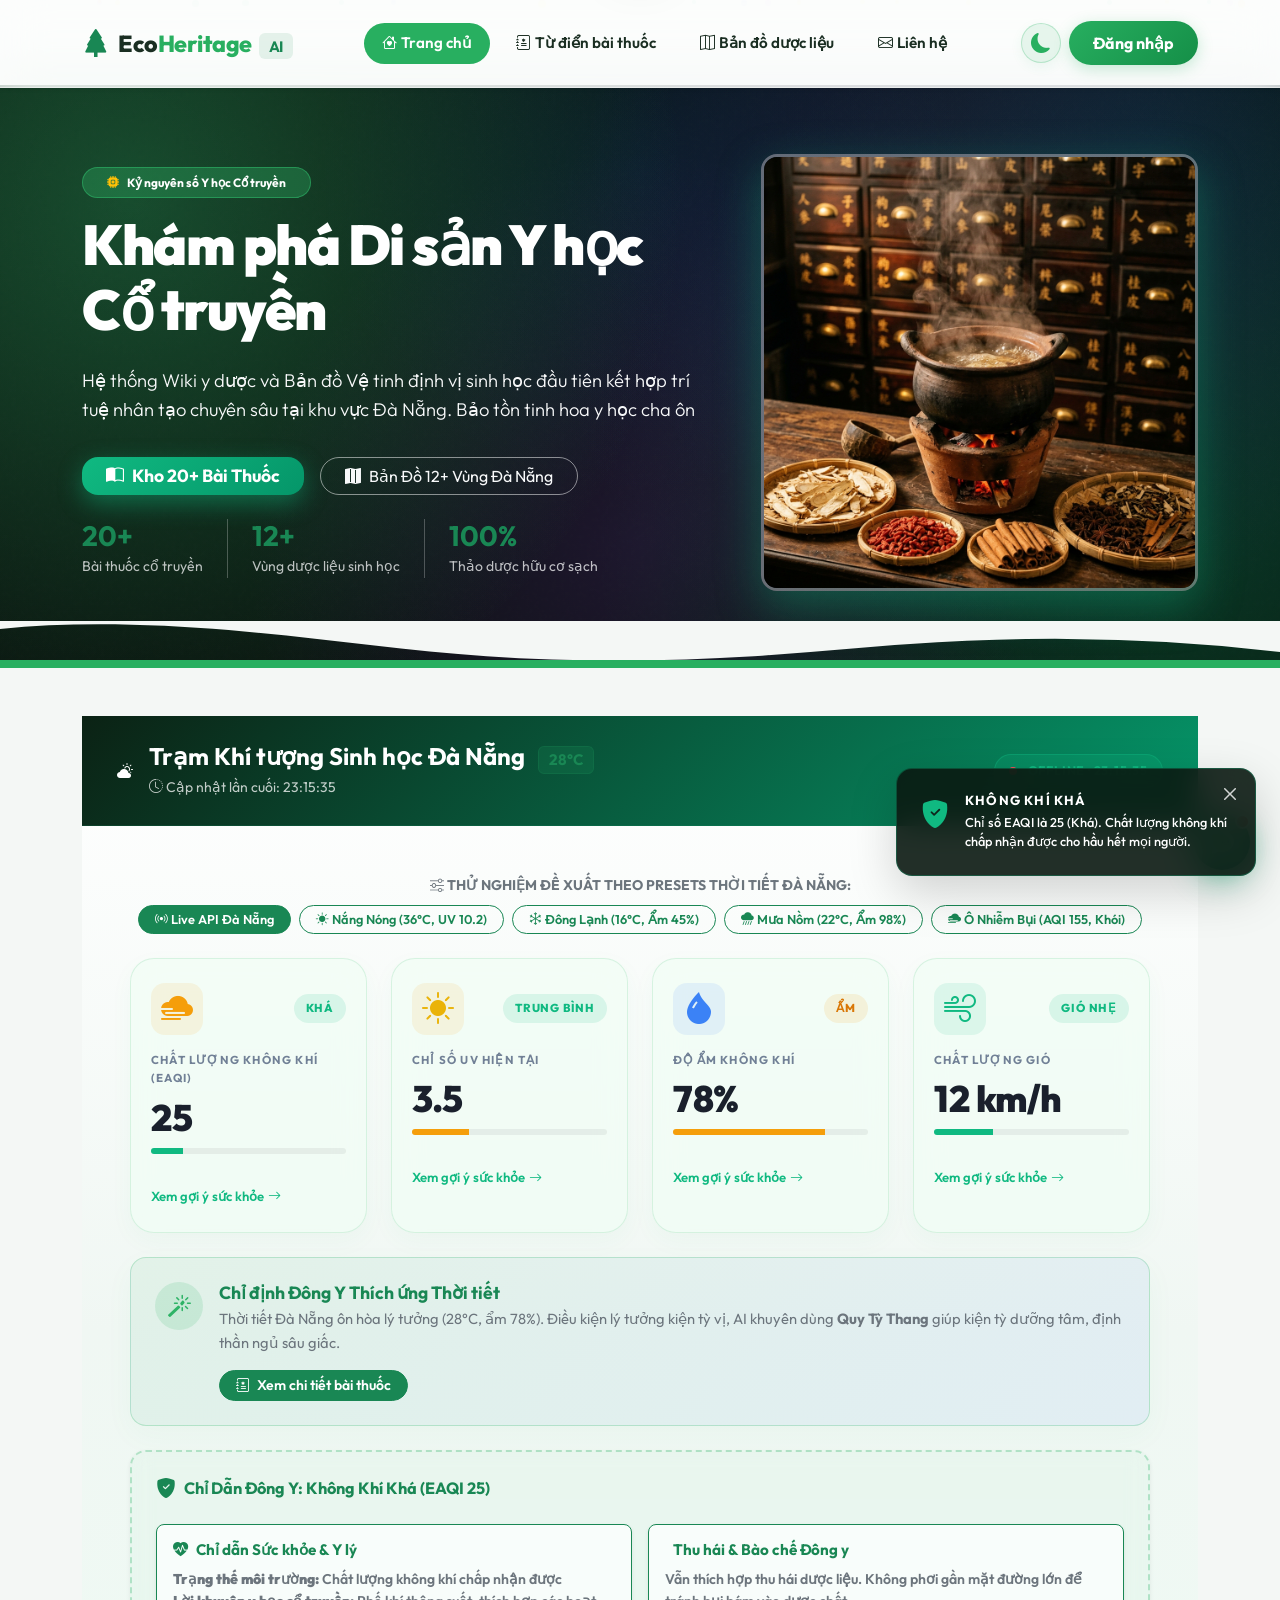
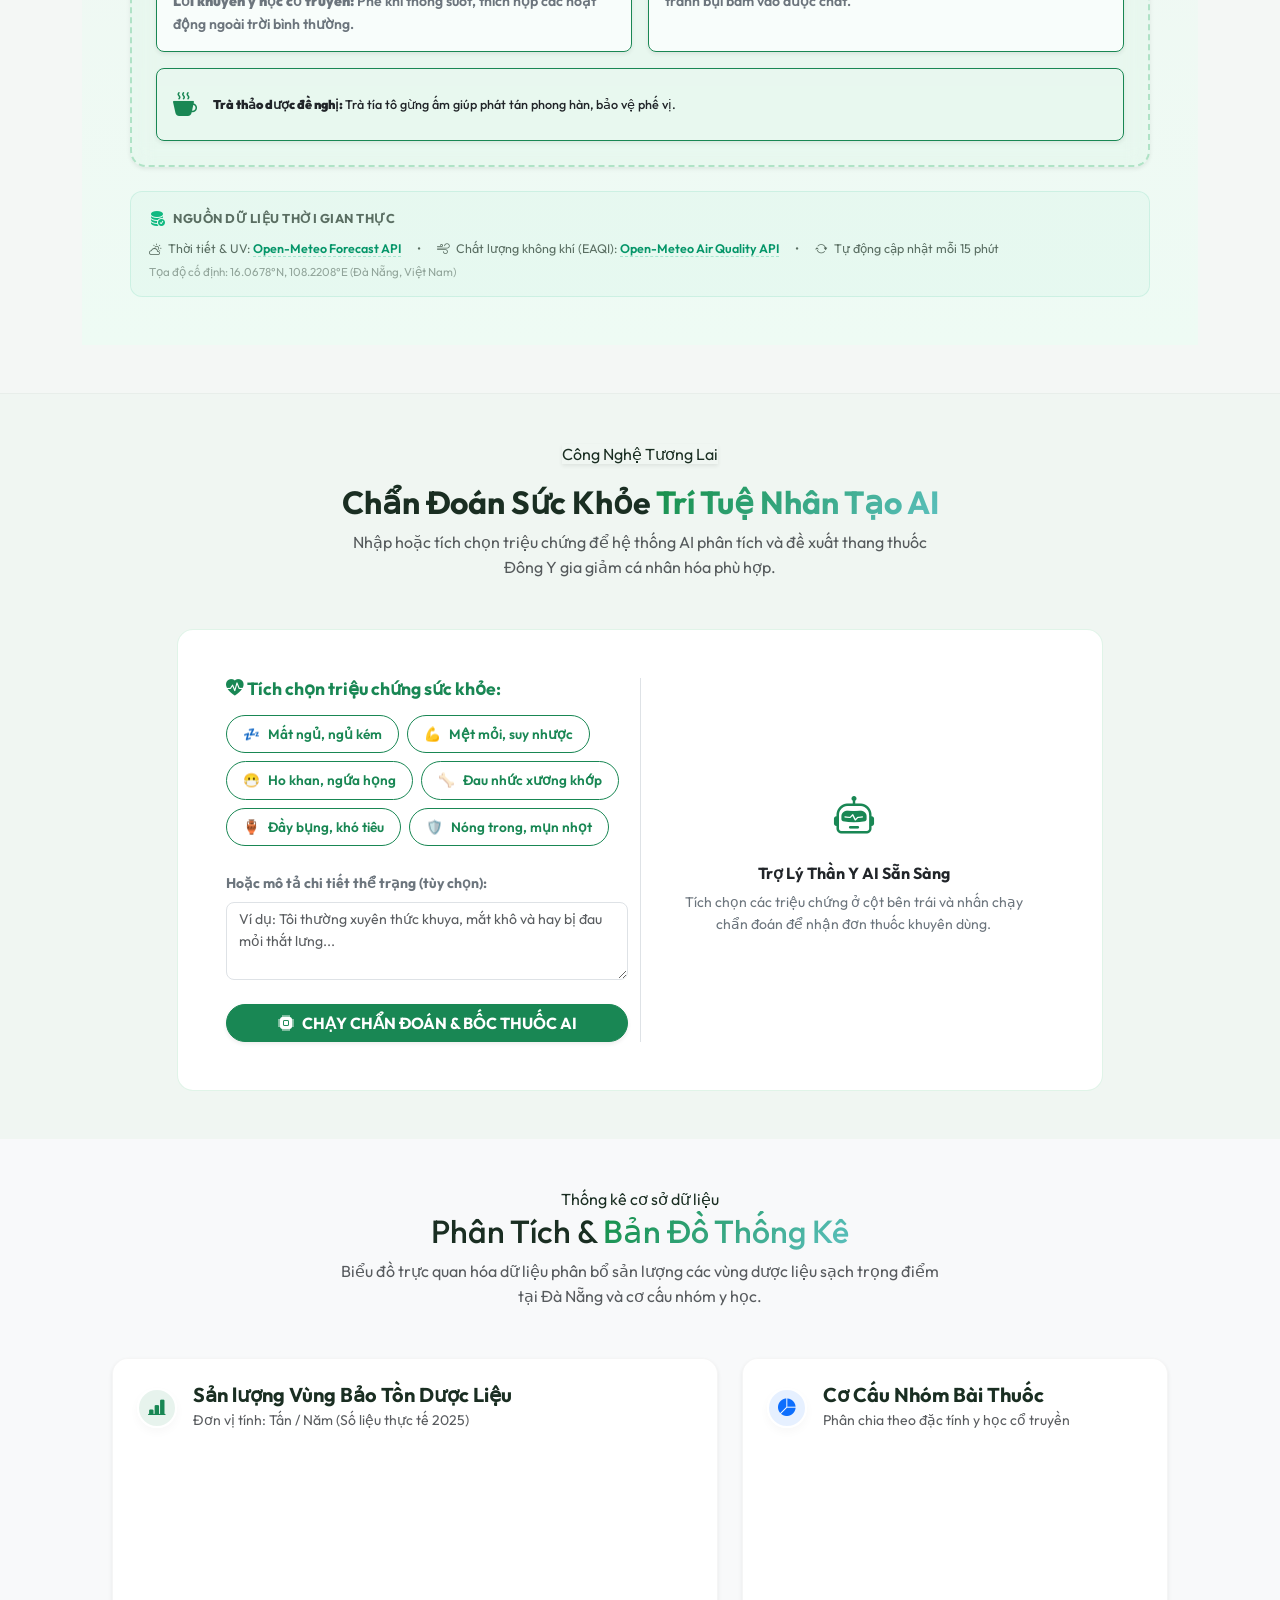
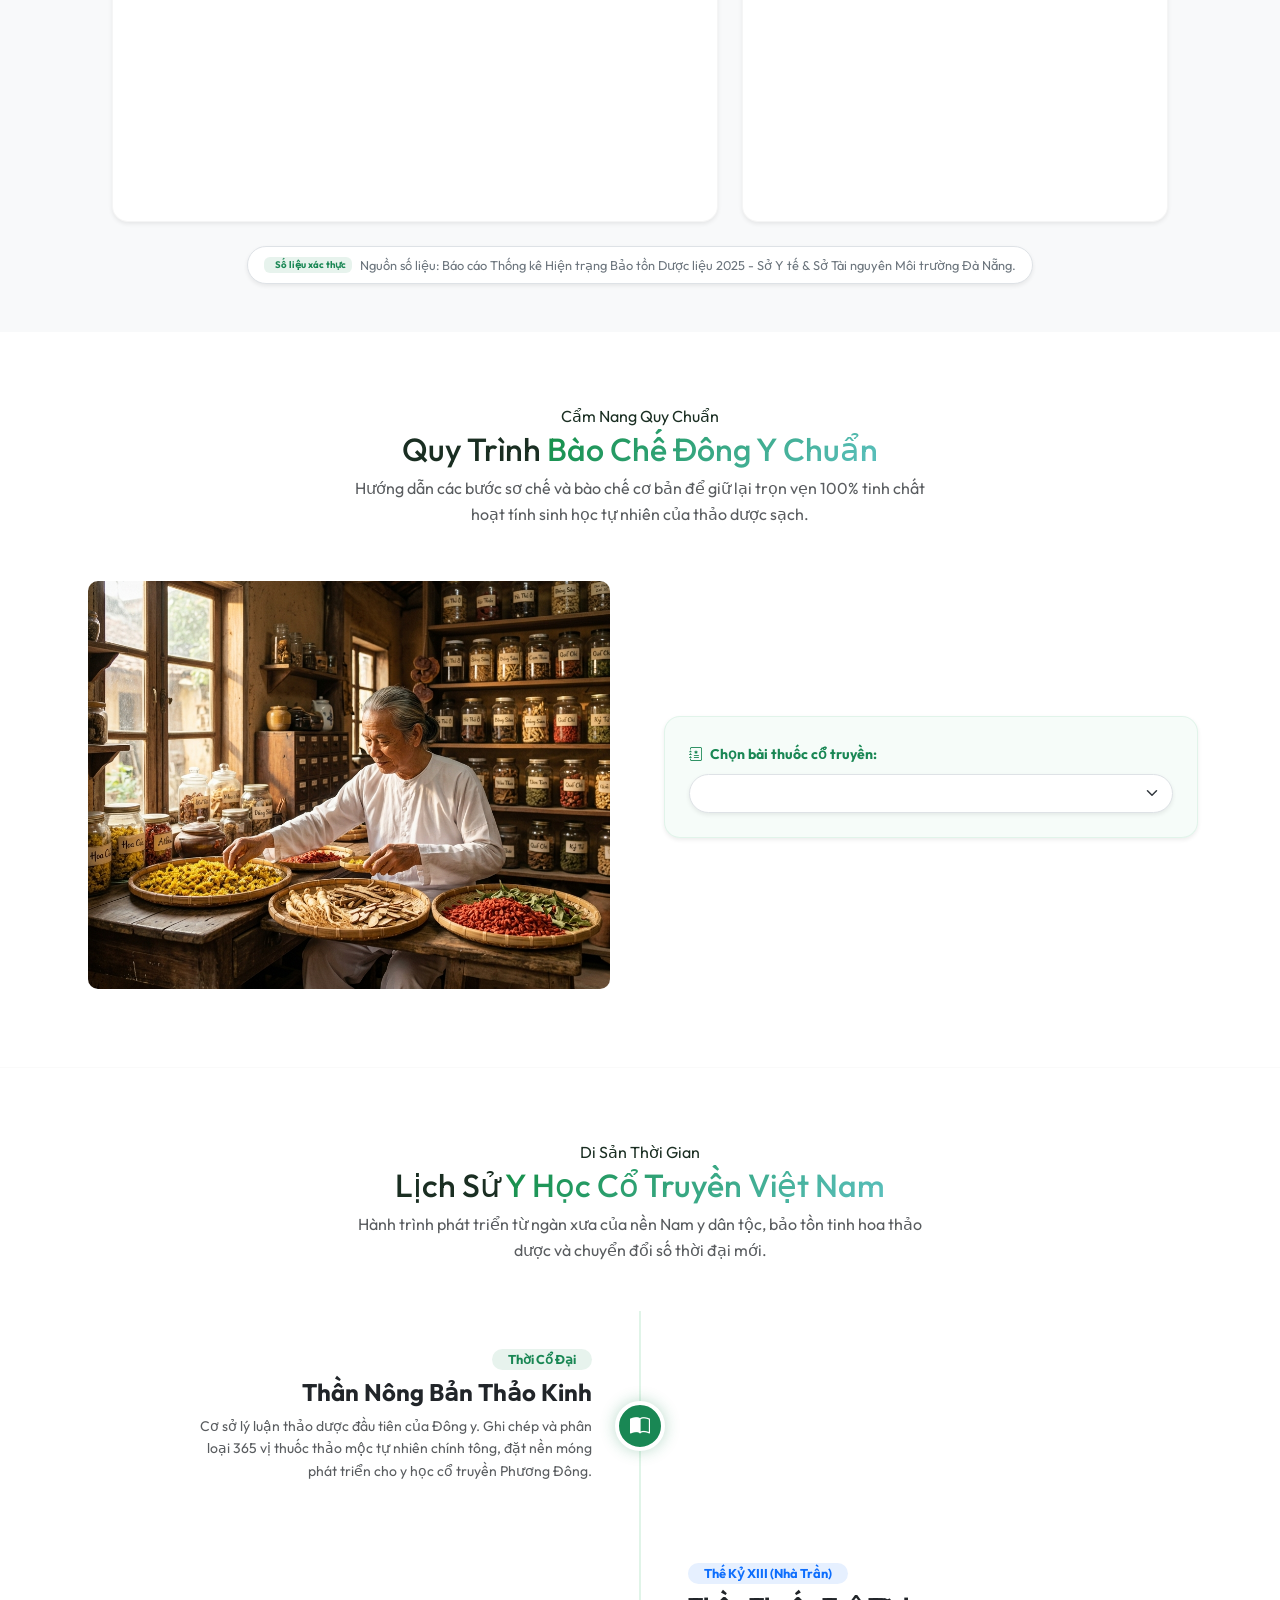
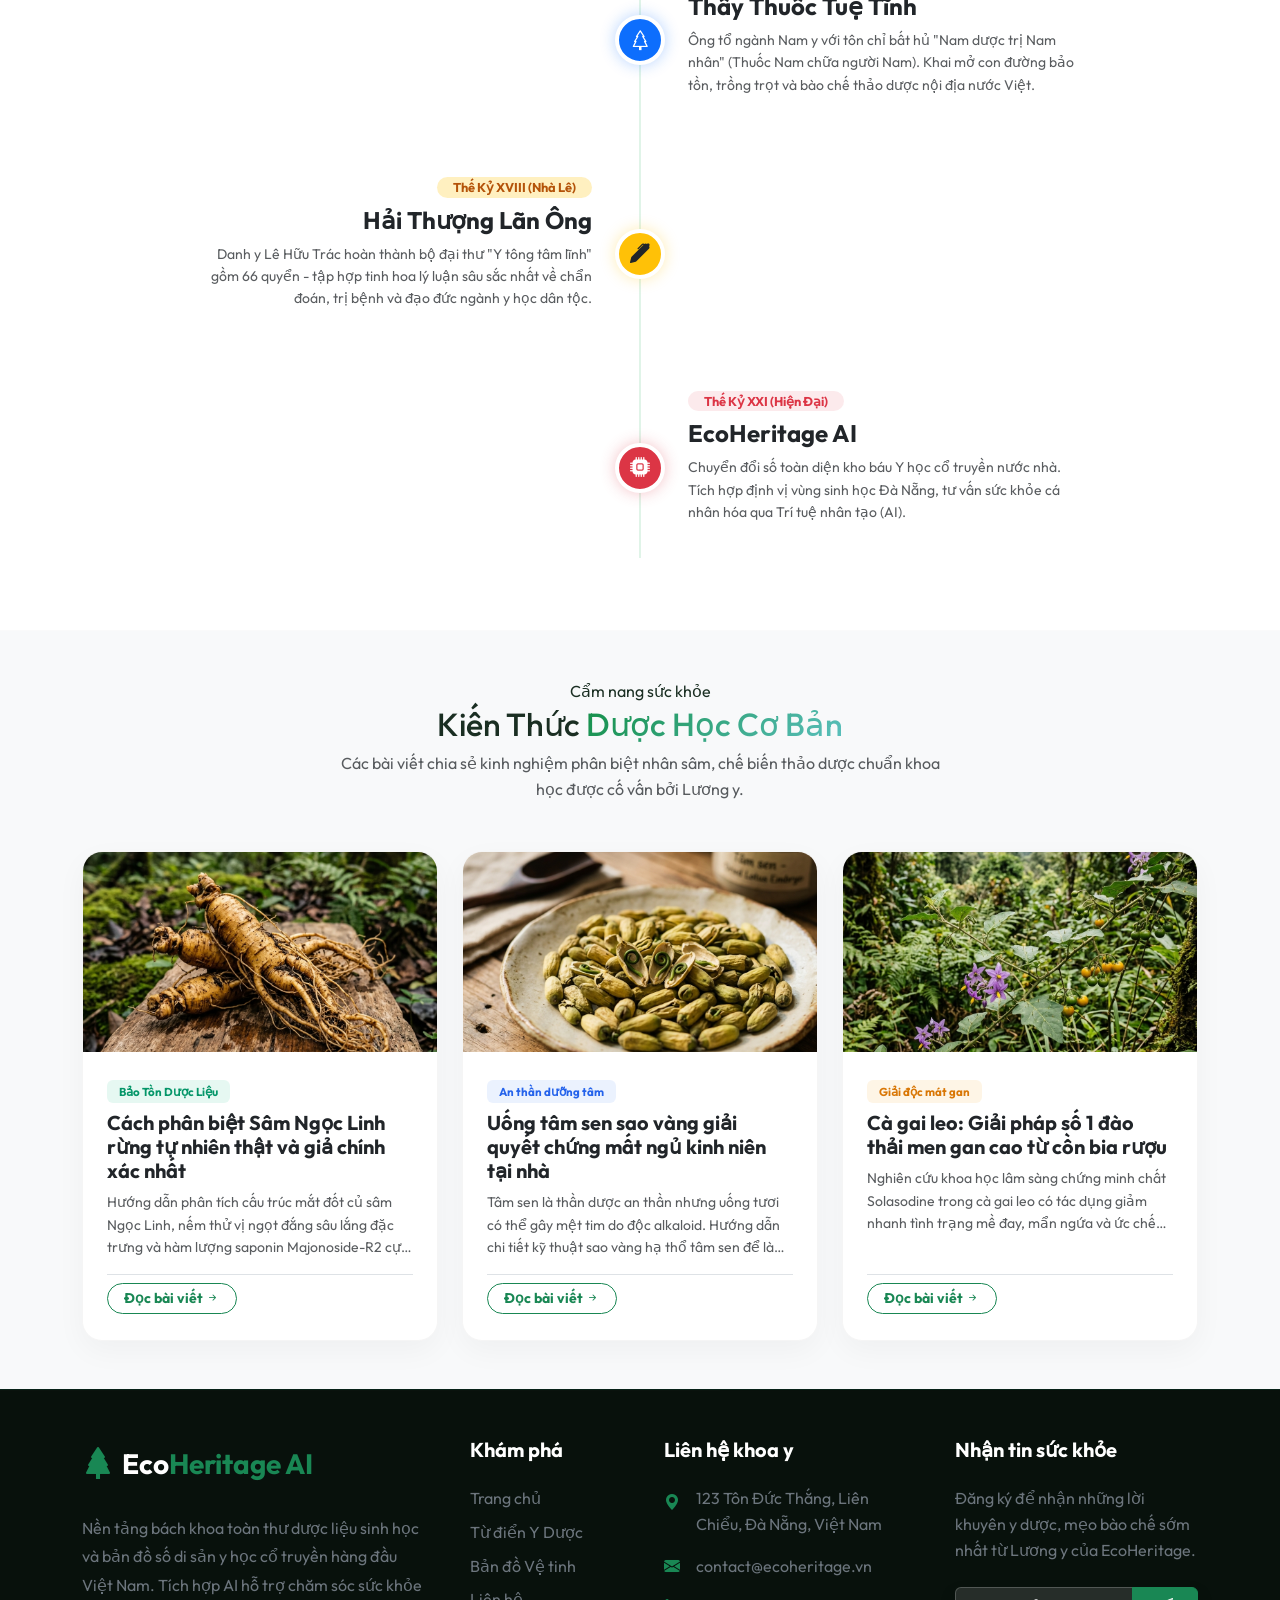
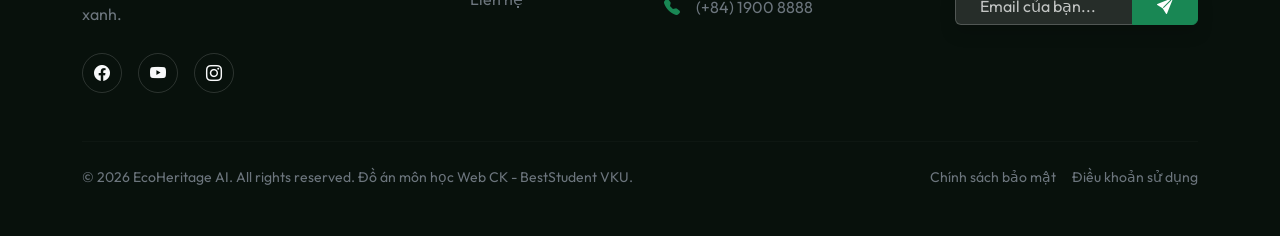
==== commit 810e1ae5: "feat: tich hop Google Sign-in API that, sua loi chinh ta va hoan thien cac cai tien giao dien CMS ad" ====
--- a/index.html
+++ b/index.html
@@ -1043,7 +1043,7 @@
                                         <div class="text-center mt-2">
                                             <button type="button" id="googleLoginBtn"
                                                 class="btn btn-outline-light text-dark border w-100 py-2.5 rounded-pill shadow-sm hover-elevate small fw-semibold d-flex align-items-center justify-content-center gap-2"><i
-                                                    class="bi bi-google text-danger me-2"></i> Google (Demo)</button>
+                                                    class="bi bi-google text-danger me-2"></i> Google</button>
                                         </div>
                                     </form>
                                 </div>
